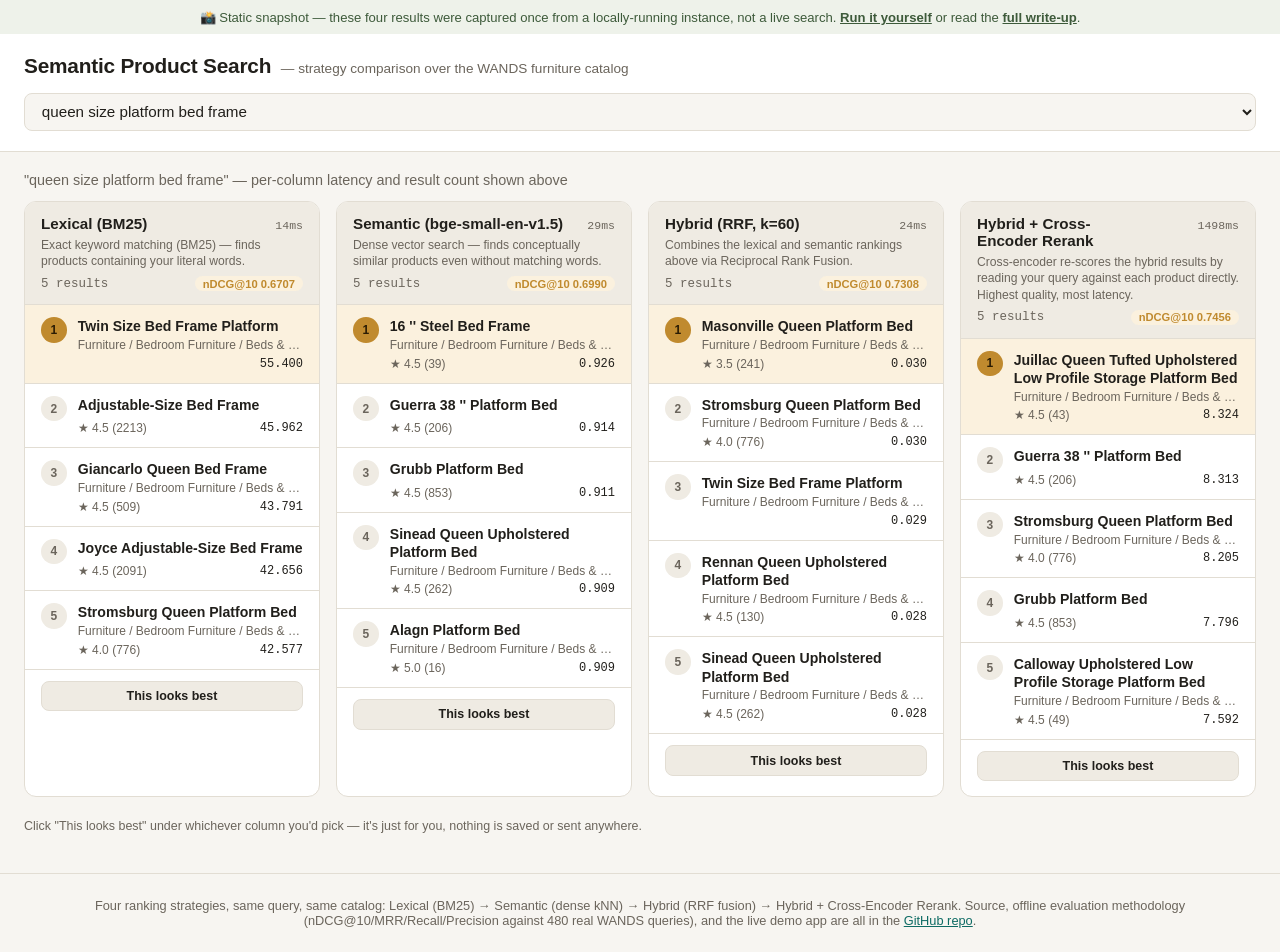
==== docs/index.html @ 9247f24d "Add static GitHub Pages snapshot demo docs/index.html is a self-contained static page (no backend) s" ====
<!doctype html>
<html lang="en">
<head>
<meta charset="utf-8" />
<meta name="viewport" content="width=device-width, initial-scale=1" />
<title>Semantic Product Search — Strategy Comparison (Snapshot Demo)</title>
<meta name="description" content="Real captured results comparing Lexical, Semantic, Hybrid, and Cross-Encoder Reranked search over the WANDS furniture catalog." />
<style>
  :root {
    --bg: #f7f5f1;
    --surface: #ffffff;
    --surface-alt: #efebe3;
    --text: #211f1b;
    --text-muted: #6b655c;
    --accent: #0e6b64;
    --accent-contrast: #ffffff;
    --rank1: #c08a2e;
    --rank1-bg: #fbf1de;
    --border: #e2ddd3;
    --banner-bg: #eef2ea;
    --banner-text: #3d5a3a;
  }

  @media (prefers-color-scheme: dark) {
    :root {
      --bg: #171512;
      --surface: #201d19;
      --surface-alt: #2a2620;
      --text: #edeae4;
      --text-muted: #a39c90;
      --accent: #3fbfb3;
      --accent-contrast: #0a1817;
      --rank1: #e0ac55;
      --rank1-bg: #332a18;
      --border: #34302a;
      --banner-bg: #1e2a1c;
      --banner-text: #9fd399;
    }
  }
  :root[data-theme="dark"] {
    --bg: #171512;
    --surface: #201d19;
    --surface-alt: #2a2620;
    --text: #edeae4;
    --text-muted: #a39c90;
    --accent: #3fbfb3;
    --accent-contrast: #0a1817;
    --rank1: #e0ac55;
    --rank1-bg: #332a18;
    --border: #34302a;
    --banner-bg: #1e2a1c;
    --banner-text: #9fd399;
  }
  :root[data-theme="light"] {
    --bg: #f7f5f1;
    --surface: #ffffff;
    --surface-alt: #efebe3;
    --text: #211f1b;
    --text-muted: #6b655c;
    --accent: #0e6b64;
    --accent-contrast: #ffffff;
    --rank1: #c08a2e;
    --rank1-bg: #fbf1de;
    --border: #e2ddd3;
    --banner-bg: #eef2ea;
    --banner-text: #3d5a3a;
  }

  * { box-sizing: border-box; }

  body {
    margin: 0;
    background: var(--bg);
    color: var(--text);
    font-family: -apple-system, BlinkMacSystemFont, "Segoe UI", Roboto, Helvetica, Arial, sans-serif;
    -webkit-font-smoothing: antialiased;
  }

  .mono {
    font-family: ui-monospace, SFMono-Regular, "SF Mono", Menlo, Consolas, monospace;
    font-variant-numeric: tabular-nums;
  }

  a { color: var(--accent); }

  .snapshot-banner {
    background: var(--banner-bg);
    color: var(--banner-text);
    padding: 0.6rem 1.5rem;
    font-size: 0.82rem;
    text-align: center;
  }
  .snapshot-banner a { color: inherit; font-weight: 600; text-decoration: underline; }

  header {
    position: sticky;
    top: 0;
    z-index: 10;
    background: var(--surface);
    border-bottom: 1px solid var(--border);
    padding: 1.25rem 1.5rem;
  }

  .title-row {
    display: flex;
    align-items: baseline;
    gap: 0.6rem;
    flex-wrap: wrap;
    margin-bottom: 0.9rem;
  }

  h1 {
    font-size: 1.3rem;
    font-weight: 700;
    letter-spacing: -0.01em;
    margin: 0;
    text-wrap: balance;
  }

  .subtitle {
    color: var(--text-muted);
    font-size: 0.85rem;
  }

  .controls {
    display: flex;
    gap: 0.6rem;
    flex-wrap: wrap;
    align-items: center;
  }

  select {
    flex: 1 1 320px;
    min-width: 220px;
    padding: 0.55rem 0.8rem;
    font-size: 0.95rem;
    border: 1px solid var(--border);
    border-radius: 8px;
    background: var(--bg);
    color: var(--text);
  }

  select:focus, button:focus-visible {
    outline: 2px solid var(--accent);
    outline-offset: 1px;
  }

  main {
    padding: 1.25rem 1.5rem 2.5rem;
  }

  .status {
    color: var(--text-muted);
    font-size: 0.9rem;
    margin-bottom: 0.75rem;
    min-height: 1.2em;
  }

  .pick-note {
    color: var(--text-muted);
    font-size: 0.78rem;
    margin: 0.9rem 0 0;
  }

  .columns-scroller {
    overflow-x: auto;
    padding-bottom: 0.5rem;
  }

  .columns {
    display: grid;
    grid-auto-flow: column;
    grid-auto-columns: minmax(260px, 1fr);
    gap: 1rem;
    min-width: min-content;
  }

  .column {
    background: var(--surface);
    border: 1px solid var(--border);
    border-radius: 12px;
    overflow: hidden;
    display: flex;
    flex-direction: column;
  }

  .column.picked {
    outline: 2px solid var(--accent);
    outline-offset: -1px;
  }

  .column-header {
    padding: 0.8rem 1rem;
    background: var(--surface-alt);
    border-bottom: 1px solid var(--border);
  }

  .column-header .name-row {
    display: flex;
    align-items: baseline;
    justify-content: space-between;
    gap: 0.5rem;
  }

  .column-header .name {
    font-weight: 700;
    font-size: 0.95rem;
    text-wrap: balance;
  }

  .column-header .latency {
    color: var(--text-muted);
    font-size: 0.72rem;
    white-space: nowrap;
  }

  .column-header .description {
    color: var(--text-muted);
    font-size: 0.76rem;
    margin-top: 0.3rem;
    line-height: 1.35;
  }

  .column-header .meta {
    display: flex;
    align-items: center;
    justify-content: space-between;
    color: var(--text-muted);
    font-size: 0.78rem;
    margin-top: 0.4rem;
  }

  .ndcg-badge {
    display: inline-flex;
    align-items: baseline;
    gap: 0.25rem;
    background: var(--rank1-bg);
    color: var(--rank1);
    border-radius: 999px;
    padding: 0.1rem 0.5rem;
    font-size: 0.7rem;
    font-weight: 700;
  }

  .pick-button {
    margin: 0.7rem 1rem 0.9rem;
    padding: 0.45rem 0.7rem;
    font-size: 0.78rem;
    font-weight: 600;
    background: var(--surface-alt);
    color: var(--text);
    border: 1px solid var(--border);
    border-radius: 8px;
    cursor: pointer;
    align-self: stretch;
  }
  .pick-button:hover { border-color: var(--accent); }
  .column.picked .pick-button {
    background: var(--accent);
    color: var(--accent-contrast);
    border-color: var(--accent);
  }

  .card {
    display: flex;
    gap: 0.7rem;
    padding: 0.75rem 1rem;
    border-bottom: 1px solid var(--border);
    align-items: flex-start;
  }
  .card:last-child { border-bottom: none; }

  .card.rank-1 {
    background: var(--rank1-bg);
  }

  .rank {
    flex: 0 0 auto;
    width: 1.6rem;
    height: 1.6rem;
    display: flex;
    align-items: center;
    justify-content: center;
    border-radius: 50%;
    background: var(--surface-alt);
    color: var(--text-muted);
    font-size: 0.75rem;
    font-weight: 700;
  }
  .card.rank-1 .rank {
    background: var(--rank1);
    color: #2a1c04;
  }

  .card-body { min-width: 0; flex: 1 1 auto; }

  .product-name {
    font-size: 0.88rem;
    font-weight: 600;
    line-height: 1.3;
    text-transform: capitalize;
  }

  .category {
    color: var(--text-muted);
    font-size: 0.75rem;
    margin-top: 0.15rem;
    white-space: nowrap;
    overflow: hidden;
    text-overflow: ellipsis;
  }

  .card-footer {
    display: flex;
    justify-content: space-between;
    margin-top: 0.3rem;
    font-size: 0.75rem;
    color: var(--text-muted);
  }

  .score {
    color: var(--text);
  }

  footer {
    padding: 1.5rem;
    text-align: center;
    color: var(--text-muted);
    font-size: 0.8rem;
    border-top: 1px solid var(--border);
  }
</style>
</head>
<body>
<div class="snapshot-banner">
  📸 Static snapshot — these four results were captured once from a locally-running instance, not a live search.
  <a href="https://github.com/avantiwhenever/search">Run it yourself</a> or read the <a href="https://github.com/avantiwhenever/search/blob/main/WRITEUP.md">full write-up</a>.
</div>
<header>
  <div class="title-row">
    <h1>Semantic Product Search</h1>
    <span class="subtitle">— strategy comparison over the WANDS furniture catalog</span>
  </div>
  <div class="controls">
    <select id="query-select"></select>
  </div>
</header>
<main>
  <div class="status" id="status"></div>
  <div class="columns-scroller">
    <div class="columns" id="columns"></div>
  </div>
  <p class="pick-note" id="pick-note" hidden>Click "This looks best" under whichever column you'd pick — it's just for you, nothing is saved or sent anywhere.</p>
</main>
<footer>
  Four ranking strategies, same query, same catalog: Lexical (BM25) → Semantic (dense kNN) → Hybrid (RRF fusion) → Hybrid + Cross-Encoder Rerank.
  Source, offline evaluation methodology (nDCG@10/MRR/Recall/Precision against 480 real WANDS queries), and the live demo app are all in the
  <a href="https://github.com/avantiwhenever/search">GitHub repo</a>.
</footer>
<script>
  // Captured once via `curl localhost:8080/api/search/compare?...` against a locally-running
  // instance of this project's search-api — see docs/data/*.json for the raw captures and
  // scripts/capture-demo-snapshots.sh for how to regenerate this block.
  const QUERY_DATA = {
  "queen size platform bed frame": {
    "resultsByStrategy": {
      "Lexical (BM25)": {
        "latencyMs": 14,
        "results": [
          { "productId": "28631", "score": 55.39969, "productName": "twin size bed frame platform", "productClass": null, "categoryHierarchy": "Furniture / Bedroom Furniture / Beds & Headboards / Beds", "averageRating": null, "ratingCount": null },
          { "productId": "1984", "score": 45.961903, "productName": "adjustable-size bed frame", "productClass": "Bed Frames|Beds", "categoryHierarchy": null, "averageRating": 4.5, "ratingCount": 2213 },
          { "productId": "2048", "score": 43.79096, "productName": "giancarlo queen bed frame", "productClass": "Bed Frames|Beds", "categoryHierarchy": "Furniture / Bedroom Furniture / Beds & Headboards / Beds / Queen Size Beds", "averageRating": 4.5, "ratingCount": 509 },
          { "productId": "34580", "score": 42.65634, "productName": "joyce adjustable-size bed frame", "productClass": "Bed Frames", "categoryHierarchy": null, "averageRating": 4.5, "ratingCount": 2091 },
          { "productId": "17158", "score": 42.576744, "productName": "stromsburg queen platform bed", "productClass": "Beds", "categoryHierarchy": "Furniture / Bedroom Furniture / Beds & Headboards / Beds / Queen Size Beds", "averageRating": 4.0, "ratingCount": 776 }
        ]
      },
      "Semantic (bge-small-en-v1.5)": {
        "latencyMs": 29,
        "results": [
          { "productId": "6151", "score": 0.9260466, "productName": "16 '' steel bed frame", "productClass": "Bed Frames|Beds", "categoryHierarchy": "Furniture / Bedroom Furniture / Beds & Headboards / Beds / Queen Size Beds", "averageRating": 4.5, "ratingCount": 39 },
          { "productId": "37752", "score": 0.9137088, "productName": "guerra 38 '' platform bed", "productClass": "Bed Frames|Beds", "categoryHierarchy": null, "averageRating": 4.5, "ratingCount": 206 },
          { "productId": "37750", "score": 0.9112432, "productName": "grubb platform bed", "productClass": "Bed Frames|Beds", "categoryHierarchy": null, "averageRating": 4.5, "ratingCount": 853 },
          { "productId": "38301", "score": 0.90865105, "productName": "sinead queen upholstered platform bed", "productClass": "Beds", "categoryHierarchy": "Furniture / Bedroom Furniture / Beds & Headboards / Beds", "averageRating": 4.5, "ratingCount": 262 },
          { "productId": "8851", "score": 0.9086144, "productName": "alagn platform bed", "productClass": "Beds", "categoryHierarchy": "Furniture / Bedroom Furniture / Beds & Headboards / Beds / Queen Size Beds", "averageRating": 5.0, "ratingCount": 16 }
        ]
      },
      "Hybrid (RRF, k=60)": {
        "latencyMs": 24,
        "results": [
          { "productId": "17289", "score": 0.03007688828584351, "productName": "masonville queen platform bed", "productClass": "Beds", "categoryHierarchy": "Furniture / Bedroom Furniture / Beds & Headboards / Beds", "averageRating": 3.5, "ratingCount": 241 },
          { "productId": "17158", "score": 0.02967032967032967, "productName": "stromsburg queen platform bed", "productClass": "Beds", "categoryHierarchy": "Furniture / Bedroom Furniture / Beds & Headboards / Beds / Queen Size Beds", "averageRating": 4.0, "ratingCount": 776 },
          { "productId": "28631", "score": 0.02938045560996381, "productName": "twin size bed frame platform", "productClass": null, "categoryHierarchy": "Furniture / Bedroom Furniture / Beds & Headboards / Beds", "averageRating": null, "ratingCount": null },
          { "productId": "39620", "score": 0.028068137824235385, "productName": "rennan queen upholstered platform bed", "productClass": "Beds", "categoryHierarchy": "Furniture / Bedroom Furniture / Beds & Headboards / Beds / Queen Size Beds", "averageRating": 4.5, "ratingCount": 130 },
          { "productId": "38301", "score": 0.027730294396961064, "productName": "sinead queen upholstered platform bed", "productClass": "Beds", "categoryHierarchy": "Furniture / Bedroom Furniture / Beds & Headboards / Beds", "averageRating": 4.5, "ratingCount": 262 }
        ]
      },
      "Hybrid + Cross-Encoder Rerank": {
        "latencyMs": 1498,
        "results": [
          { "productId": "13832", "score": 8.323826789855957, "productName": "juillac queen tufted upholstered low profile storage platform bed", "productClass": "Beds", "categoryHierarchy": "Furniture / Bedroom Furniture / Beds & Headboards / Beds / Queen Size Beds", "averageRating": 4.5, "ratingCount": 43 },
          { "productId": "37752", "score": 8.313230514526367, "productName": "guerra 38 '' platform bed", "productClass": "Bed Frames|Beds", "categoryHierarchy": null, "averageRating": 4.5, "ratingCount": 206 },
          { "productId": "17158", "score": 8.2046480178833, "productName": "stromsburg queen platform bed", "productClass": "Beds", "categoryHierarchy": "Furniture / Bedroom Furniture / Beds & Headboards / Beds / Queen Size Beds", "averageRating": 4.0, "ratingCount": 776 },
          { "productId": "37750", "score": 7.79624605178833, "productName": "grubb platform bed", "productClass": "Bed Frames|Beds", "categoryHierarchy": null, "averageRating": 4.5, "ratingCount": 853 },
          { "productId": "10847", "score": 7.592227935791016, "productName": "calloway upholstered low profile storage platform bed", "productClass": "Beds", "categoryHierarchy": "Furniture / Bedroom Furniture / Beds & Headboards / Beds", "averageRating": 4.5, "ratingCount": 49 }
        ]
      }
    }
  },
  "cozy reading chair for small apartment": {
    "resultsByStrategy": {
      "Lexical (BM25)": {
        "latencyMs": 12,
        "results": [
          { "productId": "15789", "score": 36.480396, "productName": "cozy kids club chair and ottoman", "productClass": "Kids Chairs", "categoryHierarchy": "Baby & Kids / Toddler & Kids Playroom / Playroom Furniture / Toddler & Kids Chairs & Seating", "averageRating": 4.0, "ratingCount": 9 },
          { "productId": "15792", "score": 30.316675, "productName": "cozy woodland kids sleeper", "productClass": "Kids Chairs", "categoryHierarchy": "Baby & Kids / Toddler & Kids Playroom / Playroom Furniture / Toddler & Kids Chairs & Seating", "averageRating": 5.0, "ratingCount": 1 },
          { "productId": "38451", "score": 28.763971, "productName": "small bean bag chair & lounger", "productClass": "Bean Bags|Teen Lounge Furniture", "categoryHierarchy": "Furniture / Game Tables & Game Room Furniture / Bean Bag Chairs", "averageRating": 4.5, "ratingCount": 798 },
          { "productId": "42382", "score": 28.763971, "productName": "small bean bag chair & lounger", "productClass": "Bean Bags", "categoryHierarchy": "Furniture / Game Tables & Game Room Furniture / Bean Bag Chairs / Black Bean Bag Chairs", "averageRating": 3.5, "ratingCount": 37 },
          { "productId": "39930", "score": 26.488794, "productName": "wilsad 5 pieces dining room bar table set with 4 bar stools , sturdy and durable，water/ oil，small space/ small apartment/ kitchenette/ studio ( counter height , dark coffee )", "productClass": "Dining Table Sets", "categoryHierarchy": "Furniture / Kitchen & Dining Furniture / Dining Tables & Seating / Kitchen and Dining Sets", "averageRating": null, "ratingCount": null }
        ]
      },
      "Semantic (bge-small-en-v1.5)": {
        "latencyMs": 16,
        "results": [
          { "productId": "28476", "score": 0.8783987, "productName": "lanier 30 '' wide tufted papasan chair", "productClass": "Accent Chairs", "categoryHierarchy": "Furniture / Living Room Furniture / Chairs & Seating / Accent Chairs", "averageRating": 4.0, "ratingCount": 9 },
          { "productId": "22548", "score": 0.872227, "productName": "esmund 20 '' wide tufted velvet side chair", "productClass": "Accent Chairs", "categoryHierarchy": "Furniture / Living Room Furniture / Chairs & Seating / Accent Chairs", "averageRating": 4.5, "ratingCount": 998 },
          { "productId": "4285", "score": 0.8688839, "productName": "camerynn 30.8 '' wide armchair", "productClass": null, "categoryHierarchy": "Furniture / Living Room Furniture / Chairs & Seating / Accent Chairs", "averageRating": null, "ratingCount": null },
          { "productId": "19273", "score": 0.8635529, "productName": "eldermain 24.75 '' wide velvet armchair", "productClass": "Accent Chairs", "categoryHierarchy": "Furniture / Living Room Furniture / Chairs & Seating / Accent Chairs", "averageRating": 4.0, "ratingCount": 1 },
          { "productId": "15595", "score": 0.8630961, "productName": "chenley 23.6 '' wide polyester side chair", "productClass": "Accent Chairs", "categoryHierarchy": "Furniture / Living Room Furniture / Chairs & Seating / Accent Chairs", "averageRating": 4.5, "ratingCount": 9 }
        ]
      },
      "Hybrid (RRF, k=60)": {
        "latencyMs": 47,
        "results": [
          { "productId": "15789", "score": 0.01639344262295082, "productName": "cozy kids club chair and ottoman", "productClass": "Kids Chairs", "categoryHierarchy": "Baby & Kids / Toddler & Kids Playroom / Playroom Furniture / Toddler & Kids Chairs & Seating", "averageRating": 4.0, "ratingCount": 9 },
          { "productId": "28476", "score": 0.01639344262295082, "productName": "lanier 30 '' wide tufted papasan chair", "productClass": "Accent Chairs", "categoryHierarchy": "Furniture / Living Room Furniture / Chairs & Seating / Accent Chairs", "averageRating": 4.0, "ratingCount": 9 },
          { "productId": "15792", "score": 0.016129032258064516, "productName": "cozy woodland kids sleeper", "productClass": "Kids Chairs", "categoryHierarchy": "Baby & Kids / Toddler & Kids Playroom / Playroom Furniture / Toddler & Kids Chairs & Seating", "averageRating": 5.0, "ratingCount": 1 },
          { "productId": "22548", "score": 0.016129032258064516, "productName": "esmund 20 '' wide tufted velvet side chair", "productClass": "Accent Chairs", "categoryHierarchy": "Furniture / Living Room Furniture / Chairs & Seating / Accent Chairs", "averageRating": 4.5, "ratingCount": 998 },
          { "productId": "38451", "score": 0.015873015873015872, "productName": "small bean bag chair & lounger", "productClass": "Bean Bags|Teen Lounge Furniture", "categoryHierarchy": "Furniture / Game Tables & Game Room Furniture / Bean Bag Chairs", "averageRating": 4.5, "ratingCount": 798 }
        ]
      },
      "Hybrid + Cross-Encoder Rerank": {
        "latencyMs": 1354,
        "results": [
          { "productId": "10667", "score": 4.153008937835693, "productName": "ahriel 29 '' wide tufted lounge chair", "productClass": "Accent Chairs", "categoryHierarchy": "Furniture / Living Room Furniture / Chairs & Seating / Accent Chairs", "averageRating": null, "ratingCount": null },
          { "productId": "29631", "score": 3.061886787414551, "productName": "guthrie 25.2 '' wide side chair", "productClass": null, "categoryHierarchy": "Furniture / Living Room Furniture / Chairs & Seating / Accent Chairs", "averageRating": 4.5, "ratingCount": 163 },
          { "productId": "36087", "score": 1.9241580963134766, "productName": "electric power lift chair 160 degree recliner chair living room chair single sofa ergonomic with vibration lumbar heating 2 side pockets cup holders usb port", "productClass": "Massage Chairs|Recliners", "categoryHierarchy": "Furniture / Living Room Furniture / Chairs & Seating / Massage Chairs", "averageRating": null, "ratingCount": null },
          { "productId": "21719", "score": 1.901605486869812, "productName": "aurelina 21.65 '' wide polyester armchair", "productClass": "Accent Chairs", "categoryHierarchy": "Furniture / Living Room Furniture / Chairs & Seating / Accent Chairs", "averageRating": null, "ratingCount": null },
          { "productId": "28467", "score": 1.7542847394943237, "productName": "gismondo 17.5 '' wide polyester papasan chair", "productClass": "Accent Chairs", "categoryHierarchy": "Furniture / Living Room Furniture / Chairs & Seating / Accent Chairs", "averageRating": 4.0, "ratingCount": 35 }
        ]
      }
    }
  },
  "modern oak dining table": {
    "resultsByStrategy": {
      "Lexical (BM25)": {
        "latencyMs": 10,
        "results": [
          { "productId": "42944", "score": 41.00654, "productName": "lavonne solid oak dining table", "productClass": "Dining Tables", "categoryHierarchy": "Furniture / Kitchen & Dining Furniture / Dining Tables & Seating / Kitchen & Dining Tables", "averageRating": 4.5, "ratingCount": 10 },
          { "productId": "4254", "score": 38.25524, "productName": "campania extendable solid oak dining table", "productClass": "Dining Tables", "categoryHierarchy": "Furniture / Kitchen & Dining Furniture / Dining Tables & Seating / Kitchen & Dining Tables / 8 + Seat Kitchen & Dining Tables", "averageRating": 5.0, "ratingCount": 27 },
          { "productId": "27292", "score": 38.25524, "productName": "35.4 '' solid oak iron dining table", "productClass": "Dining Tables", "categoryHierarchy": "Furniture / Kitchen & Dining Furniture / Dining Tables & Seating / Kitchen & Dining Tables / 8 + Seat Kitchen & Dining Tables", "averageRating": null, "ratingCount": null },
          { "productId": "27293", "score": 38.25524, "productName": "43.3 '' solid oak iron dining table", "productClass": "Dining Tables", "categoryHierarchy": "Furniture / Kitchen & Dining Furniture / Dining Tables & Seating / Kitchen & Dining Tables / 8 + Seat Kitchen & Dining Tables", "averageRating": null, "ratingCount": null },
          { "productId": "34274", "score": 38.25524, "productName": "colyer reclaimed oak industrial dining table", "productClass": "Dining Tables", "categoryHierarchy": "Furniture / Kitchen & Dining Furniture / Dining Tables & Seating / Kitchen & Dining Tables / 4 Seat Kitchen & Dining Tables", "averageRating": null, "ratingCount": null }
        ]
      },
      "Semantic (bge-small-en-v1.5)": {
        "latencyMs": 15,
        "results": [
          { "productId": "22914", "score": 0.9088485, "productName": "denmark dining table", "productClass": "Dining Tables", "categoryHierarchy": "Furniture / Kitchen & Dining Furniture / Dining Tables & Seating / Kitchen & Dining Tables / 8 + Seat Kitchen & Dining Tables", "averageRating": null, "ratingCount": null },
          { "productId": "17011", "score": 0.90468794, "productName": "orna extendable dining table", "productClass": null, "categoryHierarchy": "Furniture / Kitchen & Dining Furniture / Dining Tables & Seating / Kitchen & Dining Tables", "averageRating": 5.0, "ratingCount": 1 },
          { "productId": "37331", "score": 0.90093714, "productName": "madiun dining table", "productClass": "Dining Tables", "categoryHierarchy": "Furniture / Kitchen & Dining Furniture / Dining Tables & Seating / Kitchen & Dining Tables", "averageRating": 4.5, "ratingCount": 11 },
          { "productId": "1549", "score": 0.89761317, "productName": "gildo 36 '' rubber solid wood dining table", "productClass": "Dining Tables", "categoryHierarchy": "Furniture / Kitchen & Dining Furniture / Dining Tables & Seating / Kitchen & Dining Tables", "averageRating": 4.5, "ratingCount": 76 },
          { "productId": "14115", "score": 0.8969023, "productName": "modern farmhouse solid wood dining table", "productClass": "Dining Tables", "categoryHierarchy": "Furniture / Kitchen & Dining Furniture / Dining Tables & Seating / Kitchen & Dining Tables / 6 Seat Kitchen & Dining Tables", "averageRating": null, "ratingCount": null }
        ]
      },
      "Hybrid (RRF, k=60)": {
        "latencyMs": 32,
        "results": [
          { "productId": "27292", "score": 0.030798389007344232, "productName": "35.4 '' solid oak iron dining table", "productClass": "Dining Tables", "categoryHierarchy": "Furniture / Kitchen & Dining Furniture / Dining Tables & Seating / Kitchen & Dining Tables / 8 + Seat Kitchen & Dining Tables", "averageRating": null, "ratingCount": null },
          { "productId": "42944", "score": 0.03047794966520434, "productName": "lavonne solid oak dining table", "productClass": "Dining Tables", "categoryHierarchy": "Furniture / Kitchen & Dining Furniture / Dining Tables & Seating / Kitchen & Dining Tables", "averageRating": 4.5, "ratingCount": 10 },
          { "productId": "27293", "score": 0.029910714285714284, "productName": "43.3 '' solid oak iron dining table", "productClass": "Dining Tables", "categoryHierarchy": "Furniture / Kitchen & Dining Furniture / Dining Tables & Seating / Kitchen & Dining Tables / 8 + Seat Kitchen & Dining Tables", "averageRating": null, "ratingCount": null },
          { "productId": "14115", "score": 0.02964426877470356, "productName": "modern farmhouse solid wood dining table", "productClass": "Dining Tables", "categoryHierarchy": "Furniture / Kitchen & Dining Furniture / Dining Tables & Seating / Kitchen & Dining Tables / 6 Seat Kitchen & Dining Tables", "averageRating": null, "ratingCount": null },
          { "productId": "36266", "score": 0.02904040404040404, "productName": "ferryhill extendable solid oak dining table", "productClass": "Dining Tables", "categoryHierarchy": "Furniture / Kitchen & Dining Furniture / Dining Tables & Seating / Kitchen & Dining Tables / 4 Seat Kitchen & Dining Tables", "averageRating": 4.0, "ratingCount": 110 }
        ]
      },
      "Hybrid + Cross-Encoder Rerank": {
        "latencyMs": 1404,
        "results": [
          { "productId": "17011", "score": 8.70898151397705, "productName": "orna extendable dining table", "productClass": null, "categoryHierarchy": "Furniture / Kitchen & Dining Furniture / Dining Tables & Seating / Kitchen & Dining Tables", "averageRating": 5.0, "ratingCount": 1 },
          { "productId": "22914", "score": 8.348163604736328, "productName": "denmark dining table", "productClass": "Dining Tables", "categoryHierarchy": "Furniture / Kitchen & Dining Furniture / Dining Tables & Seating / Kitchen & Dining Tables / 8 + Seat Kitchen & Dining Tables", "averageRating": null, "ratingCount": null },
          { "productId": "23840", "score": 6.855710983276367, "productName": "larkin solid wood dining table", "productClass": "Dining Tables", "categoryHierarchy": "Furniture / Kitchen & Dining Furniture / Dining Tables & Seating / Kitchen & Dining Tables", "averageRating": 4.5, "ratingCount": 586 },
          { "productId": "19781", "score": 5.884899139404297, "productName": "5 piece dining bar table set counter height with 4 pub stool , modern compact breakfast table set of 4 with 3 storage shelf , perfect for small kitchen dining room oak finish", "productClass": null, "categoryHierarchy": "Furniture / Kitchen & Dining Furniture / Dining Tables & Seating / Kitchen and Dining Sets", "averageRating": null, "ratingCount": null },
          { "productId": "28431", "score": 5.405832290649414, "productName": "brierley counter height dining table", "productClass": "Dining Tables", "categoryHierarchy": "Furniture / Kitchen & Dining Furniture / Dining Tables & Seating / Kitchen & Dining Tables", "averageRating": 4.5, "ratingCount": 48 }
        ]
      }
    }
  },
  "outdoor patio furniture set": {
    "resultsByStrategy": {
      "Lexical (BM25)": {
        "latencyMs": 11,
        "results": [
          { "productId": "37711", "score": 48.507977, "productName": "outdoor rattan patio furniture set", "productClass": "Outdoor Conversation Sets", "categoryHierarchy": "Outdoor / Outdoor & Patio Furniture / Patio Furniture Sets / Patio Conversation Sets", "averageRating": 4.5, "ratingCount": 2 },
          { "productId": "25317", "score": 45.253376, "productName": "7 piece outdoor patio furniture set", "productClass": "Outdoor Conversation Sets", "categoryHierarchy": "Outdoor / Outdoor & Patio Furniture / Patio Furniture Sets / Patio Conversation Sets", "averageRating": 4.5, "ratingCount": 12 },
          { "productId": "5924", "score": 43.784897, "productName": "outdoor patio furniture cover", "productClass": "Furniture Covers", "categoryHierarchy": "Storage & Organization / Garage & Outdoor Storage & Organization / Outdoor Covers / Patio Furniture Covers", "averageRating": 4.5, "ratingCount": 94 },
          { "productId": "36054", "score": 38.227646, "productName": "estey outdoor rattan wicker patio dining table set , garden outdoor patio furniture sets in , 11 piece", "productClass": "Patio Dining Sets", "categoryHierarchy": "Outdoor / Outdoor & Patio Furniture / Patio Furniture Sets / Patio Dining Sets", "averageRating": 3.5, "ratingCount": 5 },
          { "productId": "23969", "score": 37.909477, "productName": "patio outdoor rattan furniture 4 pieces", "productClass": "Outdoor Conversation Sets", "categoryHierarchy": "Outdoor / Outdoor & Patio Furniture / Patio Furniture Sets / Patio Conversation Sets", "averageRating": 1.0, "ratingCount": 1 }
        ]
      },
      "Semantic (bge-small-en-v1.5)": {
        "latencyMs": 20,
        "results": [
          { "productId": "39965", "score": 0.9375335, "productName": "suzy 3 piece bistro set with cushions", "productClass": "Patio Dining Sets", "categoryHierarchy": "Outdoor / Outdoor & Patio Furniture / Patio Furniture Sets / Patio Dining Sets", "averageRating": 4.5, "ratingCount": 238 },
          { "productId": "7435", "score": 0.9352566, "productName": "chapelle 5 piece bistro set", "productClass": "Patio Dining Sets", "categoryHierarchy": "Outdoor / Outdoor & Patio Furniture / Patio Furniture Sets / Patio Dining Sets", "averageRating": null, "ratingCount": null },
          { "productId": "30335", "score": 0.93212366, "productName": "merlyn 6-piece outdoor garden patio furniture", "productClass": "Outdoor Conversation Sets", "categoryHierarchy": "Outdoor / Outdoor & Patio Furniture / Patio Furniture Sets / Patio Conversation Sets", "averageRating": null, "ratingCount": null },
          { "productId": "30338", "score": 0.931499, "productName": "newagen 4 piece cushioned outdoor patio pe rattan furniture set sectional garden sofa", "productClass": "Outdoor Conversation Sets", "categoryHierarchy": "Outdoor / Outdoor & Patio Furniture / Patio Furniture Sets / Patio Conversation Sets", "averageRating": null, "ratingCount": null },
          { "productId": "39972", "score": 0.9309963, "productName": "3 piece outdoor bistro set all-weather table and chairs metal frame modern patio furniture for small space deck , lawn , porch garden , black", "productClass": "Patio Dining Sets", "categoryHierarchy": "Outdoor / Outdoor & Patio Furniture / Patio Furniture Sets / Patio Dining Sets", "averageRating": 4.5, "ratingCount": 16 }
        ]
      },
      "Hybrid (RRF, k=60)": {
        "latencyMs": 42,
        "results": [
          { "productId": "30335", "score": 0.02886002886002886, "productName": "merlyn 6-piece outdoor garden patio furniture", "productClass": "Outdoor Conversation Sets", "categoryHierarchy": "Outdoor / Outdoor & Patio Furniture / Patio Furniture Sets / Patio Conversation Sets", "averageRating": null, "ratingCount": null },
          { "productId": "42450", "score": 0.028577260665441927, "productName": "4 pieces patio furniture set outdoor garden patio conversation sets poolside lawn chairs with glass coffee table porch furniture", "productClass": "Outdoor Conversation Sets", "categoryHierarchy": "Outdoor / Outdoor & Patio Furniture / Patio Furniture Sets / Patio Conversation Sets", "averageRating": null, "ratingCount": null },
          { "productId": "14542", "score": 0.02786377708978328, "productName": "merlyn 6- piece outdoor garden patio furniture", "productClass": "Outdoor Conversation Sets", "categoryHierarchy": "Outdoor / Outdoor & Patio Furniture / Patio Furniture Sets / Patio Conversation Sets", "averageRating": null, "ratingCount": null },
          { "productId": "29671", "score": 0.02761904761904762, "productName": "outdoor patio furniture set 5-piece wicker rattan sectional sofa set", "productClass": null, "categoryHierarchy": "Outdoor / Outdoor & Patio Furniture / Patio Furniture Sets / Patio Conversation Sets", "averageRating": 4.0, "ratingCount": 2 },
          { "productId": "22104", "score": 0.023412698412698413, "productName": "premium steel patio bistro set , folding outdoor patio furniture sets , 3 piece patio set of foldable patio table and chairs , yellow", "productClass": "Patio Dining Sets", "categoryHierarchy": "Outdoor / Outdoor & Patio Furniture / Patio Furniture Sets / Patio Dining Sets", "averageRating": 4.5, "ratingCount": 51 }
        ]
      },
      "Hybrid + Cross-Encoder Rerank": {
        "latencyMs": 1364,
        "results": [
          { "productId": "29671", "score": 9.779988288879395, "productName": "outdoor patio furniture set 5-piece wicker rattan sectional sofa set", "productClass": null, "categoryHierarchy": "Outdoor / Outdoor & Patio Furniture / Patio Furniture Sets / Patio Conversation Sets", "averageRating": 4.0, "ratingCount": 2 },
          { "productId": "39965", "score": 9.487709045410156, "productName": "suzy 3 piece bistro set with cushions", "productClass": "Patio Dining Sets", "categoryHierarchy": "Outdoor / Outdoor & Patio Furniture / Patio Furniture Sets / Patio Dining Sets", "averageRating": 4.5, "ratingCount": 238 },
          { "productId": "7432", "score": 9.482749938964844, "productName": "auby 5 piece bistro set", "productClass": "Patio Dining Sets", "categoryHierarchy": "Outdoor / Outdoor & Patio Furniture / Patio Furniture Sets / Patio Dining Sets", "averageRating": 5.0, "ratingCount": 1 },
          { "productId": "441", "score": 9.435017585754395, "productName": "mosaic outdoor 3-piece bistro set", "productClass": "Patio Dining Sets", "categoryHierarchy": "Outdoor / Outdoor & Patio Furniture / Patio Furniture Sets / Patio Dining Sets", "averageRating": 4.5, "ratingCount": 277 },
          { "productId": "7435", "score": 9.361902236938477, "productName": "chapelle 5 piece bistro set", "productClass": "Patio Dining Sets", "categoryHierarchy": "Outdoor / Outdoor & Patio Furniture / Patio Furniture Sets / Patio Dining Sets", "averageRating": null, "ratingCount": null }
        ]
      }
    }
  }
};

  const statusEl = document.getElementById('status');
  const columnsEl = document.getElementById('columns');
  const pickNoteEl = document.getElementById('pick-note');
  const selectEl = document.getElementById('query-select');

  const STRATEGY_INFO = [
    { match: 'lexical', description: 'Exact keyword matching (BM25) — finds products containing your literal words.', ndcg: 0.6707 },
    { match: 'semantic', description: 'Dense vector search — finds conceptually similar products even without matching words.', ndcg: 0.6990 },
    { match: 'rerank', description: 'Cross-encoder re-scores the hybrid results by reading your query against each product directly. Highest quality, most latency.', ndcg: 0.7456 },
    { match: 'hybrid', description: 'Combines the lexical and semantic rankings above via Reciprocal Rank Fusion.', ndcg: 0.7308 },
  ];

  function strategyInfo(name) {
    const lower = name.toLowerCase();
    return STRATEGY_INFO.find((s) => lower.includes(s.match)) ?? { description: '', ndcg: null };
  }

  function escapeHtml(value) {
    return String(value ?? '').replace(/[&<>"']/g, (c) => ({
      '&': '&amp;', '<': '&lt;', '>': '&gt;', '"': '&quot;', "'": '&#39;'
    }[c]));
  }

  function renderColumn(strategyName, strategyResult) {
    const { latencyMs, results } = strategyResult;
    const info = strategyInfo(strategyName);

    const cards = results.length
      ? results.map((r, i) => `
        <div class="card${i === 0 ? ' rank-1' : ''}">
          <div class="rank">${i + 1}</div>
          <div class="card-body">
            <div class="product-name">${escapeHtml(r.productName ?? r.productId)}</div>
            <div class="category">${escapeHtml(r.categoryHierarchy ?? '')}</div>
            <div class="card-footer">
              <span>${r.averageRating != null ? '★ ' + r.averageRating.toFixed(1) + ' (' + (r.ratingCount ?? 0) + ')' : ''}</span>
              <span class="score mono">${r.score.toFixed(3)}</span>
            </div>
          </div>
        </div>`).join('')
      : '<div class="empty">No results</div>';

    return `
      <div class="column" data-strategy="${escapeHtml(strategyName)}">
        <div class="column-header">
          <div class="name-row">
            <div class="name">${escapeHtml(strategyName)}</div>
            <div class="latency mono">${latencyMs}ms</div>
          </div>
          <div class="description">${escapeHtml(info.description)}</div>
          <div class="meta">
            <span class="mono">${results.length} result${results.length === 1 ? '' : 's'}</span>
            ${info.ndcg != null ? `<span class="ndcg-badge">nDCG@10 ${info.ndcg.toFixed(4)}</span>` : ''}
          </div>
        </div>
        ${cards}
        <button type="button" class="pick-button">This looks best</button>
      </div>`;
  }

  function wirePickButtons() {
    const columns = columnsEl.querySelectorAll('.column');
    columns.forEach((column) => {
      column.querySelector('.pick-button').addEventListener('click', () => {
        const alreadyPicked = column.classList.contains('picked');
        columns.forEach((c) => c.classList.remove('picked'));
        if (!alreadyPicked) {
          column.classList.add('picked');
        }
      });
    });
  }

  function renderQuery(query) {
    const data = QUERY_DATA[query];
    pickNoteEl.hidden = true;
    columnsEl.innerHTML = Object.entries(data.resultsByStrategy)
      .map(([name, strategyResult]) => renderColumn(name, strategyResult))
      .join('');
    wirePickButtons();
    pickNoteEl.hidden = false;
    statusEl.textContent = `"${query}" — per-column latency and result count shown above`;
  }

  Object.keys(QUERY_DATA).forEach((query) => {
    const option = document.createElement('option');
    option.value = query;
    option.textContent = query;
    selectEl.appendChild(option);
  });
  selectEl.addEventListener('change', () => renderQuery(selectEl.value));
  renderQuery(selectEl.value);
</script>
</body>
</html>
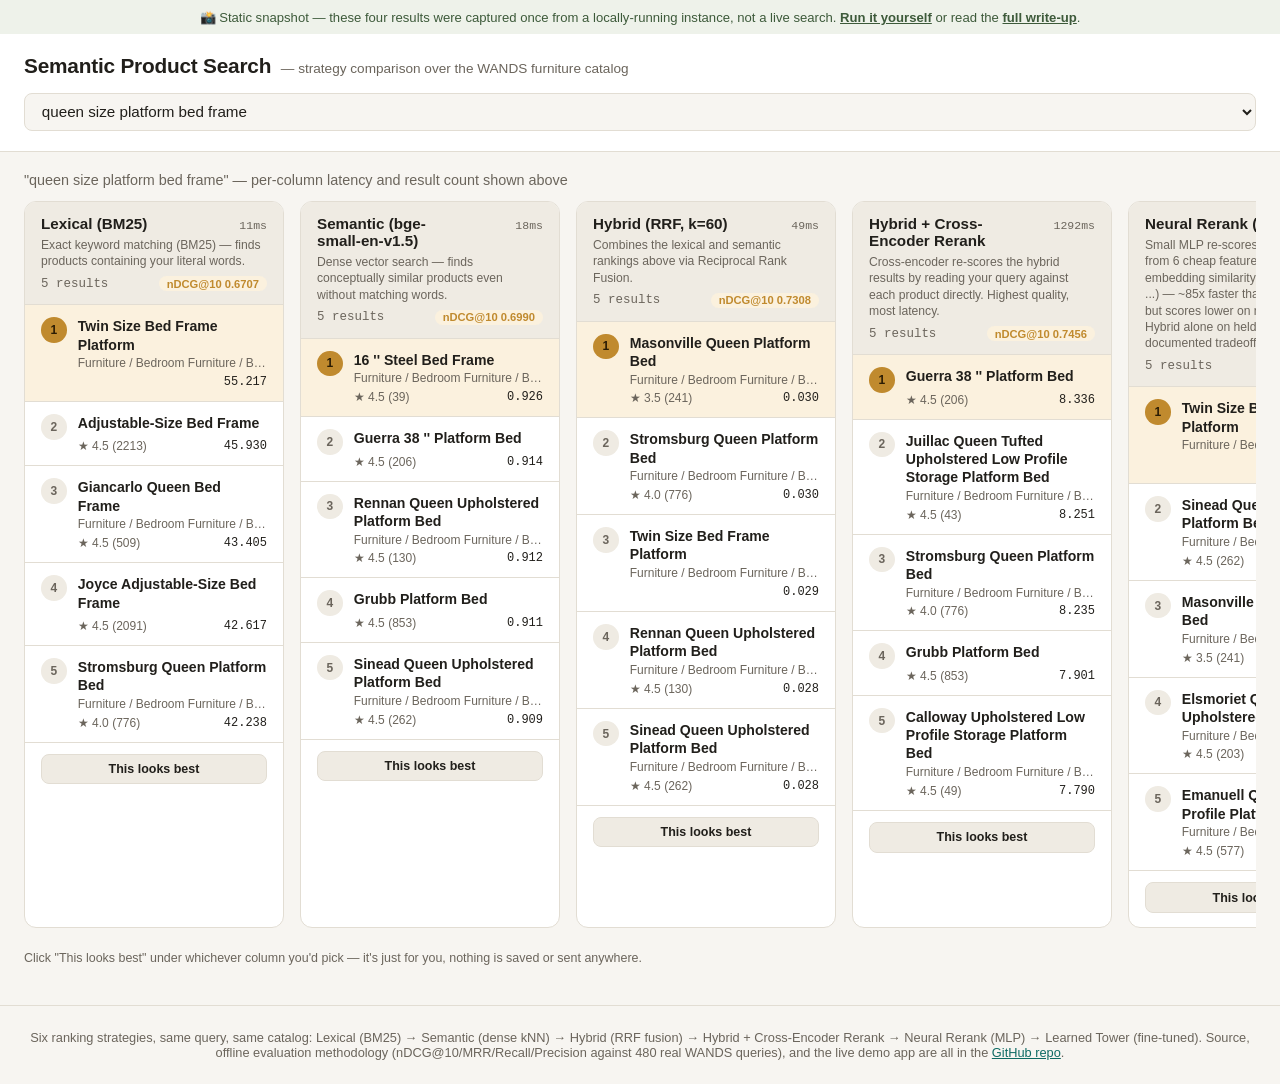
==== commit 76daa933: "M6: Feature-based neural reranker + fine-tuned embedding tower comparison Two independent tracks, bo" ====
--- a/docs/index.html
+++ b/docs/index.html
@@ -353,7 +353,7 @@
   <p class="pick-note" id="pick-note" hidden>Click "This looks best" under whichever column you'd pick — it's just for you, nothing is saved or sent anywhere.</p>
 </main>
 <footer>
-  Four ranking strategies, same query, same catalog: Lexical (BM25) → Semantic (dense kNN) → Hybrid (RRF fusion) → Hybrid + Cross-Encoder Rerank.
+  Six ranking strategies, same query, same catalog: Lexical (BM25) → Semantic (dense kNN) → Hybrid (RRF fusion) → Hybrid + Cross-Encoder Rerank → Neural Rerank (MLP) → Learned Tower (fine-tuned).
   Source, offline evaluation methodology (nDCG@10/MRR/Recall/Precision against 480 real WANDS queries), and the live demo app are all in the
   <a href="https://github.com/avantiwhenever/search">GitHub repo</a>.
 </footer>
@@ -365,27 +365,27 @@
   "queen size platform bed frame": {
     "resultsByStrategy": {
       "Lexical (BM25)": {
-        "latencyMs": 14,
-        "results": [
-          { "productId": "28631", "score": 55.39969, "productName": "twin size bed frame platform", "productClass": null, "categoryHierarchy": "Furniture / Bedroom Furniture / Beds & Headboards / Beds", "averageRating": null, "ratingCount": null },
-          { "productId": "1984", "score": 45.961903, "productName": "adjustable-size bed frame", "productClass": "Bed Frames|Beds", "categoryHierarchy": null, "averageRating": 4.5, "ratingCount": 2213 },
-          { "productId": "2048", "score": 43.79096, "productName": "giancarlo queen bed frame", "productClass": "Bed Frames|Beds", "categoryHierarchy": "Furniture / Bedroom Furniture / Beds & Headboards / Beds / Queen Size Beds", "averageRating": 4.5, "ratingCount": 509 },
-          { "productId": "34580", "score": 42.65634, "productName": "joyce adjustable-size bed frame", "productClass": "Bed Frames", "categoryHierarchy": null, "averageRating": 4.5, "ratingCount": 2091 },
-          { "productId": "17158", "score": 42.576744, "productName": "stromsburg queen platform bed", "productClass": "Beds", "categoryHierarchy": "Furniture / Bedroom Furniture / Beds & Headboards / Beds / Queen Size Beds", "averageRating": 4.0, "ratingCount": 776 }
+        "latencyMs": 11,
+        "results": [
+          { "productId": "28631", "score": 55.216957, "productName": "twin size bed frame platform", "productClass": null, "categoryHierarchy": "Furniture / Bedroom Furniture / Beds & Headboards / Beds", "averageRating": null, "ratingCount": null },
+          { "productId": "1984", "score": 45.9304, "productName": "adjustable-size bed frame", "productClass": "Bed Frames|Beds", "categoryHierarchy": null, "averageRating": 4.5, "ratingCount": 2213 },
+          { "productId": "2048", "score": 43.404984, "productName": "giancarlo queen bed frame", "productClass": "Bed Frames|Beds", "categoryHierarchy": "Furniture / Bedroom Furniture / Beds & Headboards / Beds / Queen Size Beds", "averageRating": 4.5, "ratingCount": 509 },
+          { "productId": "34580", "score": 42.61739, "productName": "joyce adjustable-size bed frame", "productClass": "Bed Frames", "categoryHierarchy": null, "averageRating": 4.5, "ratingCount": 2091 },
+          { "productId": "17158", "score": 42.238457, "productName": "stromsburg queen platform bed", "productClass": "Beds", "categoryHierarchy": "Furniture / Bedroom Furniture / Beds & Headboards / Beds / Queen Size Beds", "averageRating": 4.0, "ratingCount": 776 }
         ]
       },
       "Semantic (bge-small-en-v1.5)": {
-        "latencyMs": 29,
+        "latencyMs": 18,
         "results": [
           { "productId": "6151", "score": 0.9260466, "productName": "16 '' steel bed frame", "productClass": "Bed Frames|Beds", "categoryHierarchy": "Furniture / Bedroom Furniture / Beds & Headboards / Beds / Queen Size Beds", "averageRating": 4.5, "ratingCount": 39 },
           { "productId": "37752", "score": 0.9137088, "productName": "guerra 38 '' platform bed", "productClass": "Bed Frames|Beds", "categoryHierarchy": null, "averageRating": 4.5, "ratingCount": 206 },
-          { "productId": "37750", "score": 0.9112432, "productName": "grubb platform bed", "productClass": "Bed Frames|Beds", "categoryHierarchy": null, "averageRating": 4.5, "ratingCount": 853 },
-          { "productId": "38301", "score": 0.90865105, "productName": "sinead queen upholstered platform bed", "productClass": "Beds", "categoryHierarchy": "Furniture / Bedroom Furniture / Beds & Headboards / Beds", "averageRating": 4.5, "ratingCount": 262 },
-          { "productId": "8851", "score": 0.9086144, "productName": "alagn platform bed", "productClass": "Beds", "categoryHierarchy": "Furniture / Bedroom Furniture / Beds & Headboards / Beds / Queen Size Beds", "averageRating": 5.0, "ratingCount": 16 }
+          { "productId": "39620", "score": 0.9122943, "productName": "rennan queen upholstered platform bed", "productClass": "Beds", "categoryHierarchy": "Furniture / Bedroom Furniture / Beds & Headboards / Beds / Queen Size Beds", "averageRating": 4.5, "ratingCount": 130 },
+          { "productId": "37750", "score": 0.91124314, "productName": "grubb platform bed", "productClass": "Bed Frames|Beds", "categoryHierarchy": null, "averageRating": 4.5, "ratingCount": 853 },
+          { "productId": "38301", "score": 0.908651, "productName": "sinead queen upholstered platform bed", "productClass": "Beds", "categoryHierarchy": "Furniture / Bedroom Furniture / Beds & Headboards / Beds", "averageRating": 4.5, "ratingCount": 262 }
         ]
       },
       "Hybrid (RRF, k=60)": {
-        "latencyMs": 24,
+        "latencyMs": 49,
         "results": [
           { "productId": "17289", "score": 0.03007688828584351, "productName": "masonville queen platform bed", "productClass": "Beds", "categoryHierarchy": "Furniture / Bedroom Furniture / Beds & Headboards / Beds", "averageRating": 3.5, "ratingCount": 241 },
           { "productId": "17158", "score": 0.02967032967032967, "productName": "stromsburg queen platform bed", "productClass": "Beds", "categoryHierarchy": "Furniture / Bedroom Furniture / Beds & Headboards / Beds / Queen Size Beds", "averageRating": 4.0, "ratingCount": 776 },
@@ -395,13 +395,33 @@
         ]
       },
       "Hybrid + Cross-Encoder Rerank": {
-        "latencyMs": 1498,
-        "results": [
-          { "productId": "13832", "score": 8.323826789855957, "productName": "juillac queen tufted upholstered low profile storage platform bed", "productClass": "Beds", "categoryHierarchy": "Furniture / Bedroom Furniture / Beds & Headboards / Beds / Queen Size Beds", "averageRating": 4.5, "ratingCount": 43 },
-          { "productId": "37752", "score": 8.313230514526367, "productName": "guerra 38 '' platform bed", "productClass": "Bed Frames|Beds", "categoryHierarchy": null, "averageRating": 4.5, "ratingCount": 206 },
-          { "productId": "17158", "score": 8.2046480178833, "productName": "stromsburg queen platform bed", "productClass": "Beds", "categoryHierarchy": "Furniture / Bedroom Furniture / Beds & Headboards / Beds / Queen Size Beds", "averageRating": 4.0, "ratingCount": 776 },
-          { "productId": "37750", "score": 7.79624605178833, "productName": "grubb platform bed", "productClass": "Bed Frames|Beds", "categoryHierarchy": null, "averageRating": 4.5, "ratingCount": 853 },
-          { "productId": "10847", "score": 7.592227935791016, "productName": "calloway upholstered low profile storage platform bed", "productClass": "Beds", "categoryHierarchy": "Furniture / Bedroom Furniture / Beds & Headboards / Beds", "averageRating": 4.5, "ratingCount": 49 }
+        "latencyMs": 1292,
+        "results": [
+          { "productId": "37752", "score": 8.335591316223145, "productName": "guerra 38 '' platform bed", "productClass": "Bed Frames|Beds", "categoryHierarchy": null, "averageRating": 4.5, "ratingCount": 206 },
+          { "productId": "13832", "score": 8.25124454498291, "productName": "juillac queen tufted upholstered low profile storage platform bed", "productClass": "Beds", "categoryHierarchy": "Furniture / Bedroom Furniture / Beds & Headboards / Beds / Queen Size Beds", "averageRating": 4.5, "ratingCount": 43 },
+          { "productId": "17158", "score": 8.235339164733887, "productName": "stromsburg queen platform bed", "productClass": "Beds", "categoryHierarchy": "Furniture / Bedroom Furniture / Beds & Headboards / Beds / Queen Size Beds", "averageRating": 4.0, "ratingCount": 776 },
+          { "productId": "37750", "score": 7.901007175445557, "productName": "grubb platform bed", "productClass": "Bed Frames|Beds", "categoryHierarchy": null, "averageRating": 4.5, "ratingCount": 853 },
+          { "productId": "10847", "score": 7.790005683898926, "productName": "calloway upholstered low profile storage platform bed", "productClass": "Beds", "categoryHierarchy": "Furniture / Bedroom Furniture / Beds & Headboards / Beds", "averageRating": 4.5, "ratingCount": 49 }
+        ]
+      },
+      "Neural Rerank (MLP)": {
+        "latencyMs": 23,
+        "results": [
+          { "productId": "28631", "score": -0.6257086992263794, "productName": "twin size bed frame platform", "productClass": null, "categoryHierarchy": "Furniture / Bedroom Furniture / Beds & Headboards / Beds", "averageRating": null, "ratingCount": null },
+          { "productId": "38301", "score": -0.6320321559906006, "productName": "sinead queen upholstered platform bed", "productClass": "Beds", "categoryHierarchy": "Furniture / Bedroom Furniture / Beds & Headboards / Beds", "averageRating": 4.5, "ratingCount": 262 },
+          { "productId": "17289", "score": -0.6341675519943237, "productName": "masonville queen platform bed", "productClass": "Beds", "categoryHierarchy": "Furniture / Bedroom Furniture / Beds & Headboards / Beds", "averageRating": 3.5, "ratingCount": 241 },
+          { "productId": "25544", "score": -0.6413464546203613, "productName": "elsmoriet queen upholstered platform bed", "productClass": "Beds", "categoryHierarchy": "Furniture / Bedroom Furniture / Beds & Headboards / Beds", "averageRating": 4.5, "ratingCount": 203 },
+          { "productId": "17609", "score": -0.6419506072998047, "productName": "emanuell queen tufted low profile platform bed", "productClass": "Beds", "categoryHierarchy": "Furniture / Bedroom Furniture / Beds & Headboards / Beds", "averageRating": 4.5, "ratingCount": 577 }
+        ]
+      },
+      "Learned Tower (fine-tuned, shared)": {
+        "latencyMs": 18,
+        "results": [
+          { "productId": "14632", "score": 0.91150844, "productName": "atkin king upholstered platform bed", "productClass": "Beds", "categoryHierarchy": "Furniture / Bedroom Furniture / Beds & Headboards / Beds", "averageRating": 4.0, "ratingCount": 54 },
+          { "productId": "24916", "score": 0.9026095, "productName": "wachapreague 14 '' steel platform bed", "productClass": "Bed Frames|Beds", "categoryHierarchy": null, "averageRating": 4.5, "ratingCount": 2010 },
+          { "productId": "2017", "score": 0.9018194, "productName": "platform twin bed frame", "productClass": "Bed Frames", "categoryHierarchy": null, "averageRating": 5.0, "ratingCount": 34 },
+          { "productId": "37752", "score": 0.9004451, "productName": "guerra 38 '' platform bed", "productClass": "Bed Frames|Beds", "categoryHierarchy": null, "averageRating": 4.5, "ratingCount": 206 },
+          { "productId": "17158", "score": 0.8969957, "productName": "stromsburg queen platform bed", "productClass": "Beds", "categoryHierarchy": "Furniture / Bedroom Furniture / Beds & Headboards / Beds / Queen Size Beds", "averageRating": 4.0, "ratingCount": 776 }
         ]
       }
     }
@@ -409,13 +429,13 @@
   "cozy reading chair for small apartment": {
     "resultsByStrategy": {
       "Lexical (BM25)": {
-        "latencyMs": 12,
-        "results": [
-          { "productId": "15789", "score": 36.480396, "productName": "cozy kids club chair and ottoman", "productClass": "Kids Chairs", "categoryHierarchy": "Baby & Kids / Toddler & Kids Playroom / Playroom Furniture / Toddler & Kids Chairs & Seating", "averageRating": 4.0, "ratingCount": 9 },
-          { "productId": "15792", "score": 30.316675, "productName": "cozy woodland kids sleeper", "productClass": "Kids Chairs", "categoryHierarchy": "Baby & Kids / Toddler & Kids Playroom / Playroom Furniture / Toddler & Kids Chairs & Seating", "averageRating": 5.0, "ratingCount": 1 },
-          { "productId": "38451", "score": 28.763971, "productName": "small bean bag chair & lounger", "productClass": "Bean Bags|Teen Lounge Furniture", "categoryHierarchy": "Furniture / Game Tables & Game Room Furniture / Bean Bag Chairs", "averageRating": 4.5, "ratingCount": 798 },
-          { "productId": "42382", "score": 28.763971, "productName": "small bean bag chair & lounger", "productClass": "Bean Bags", "categoryHierarchy": "Furniture / Game Tables & Game Room Furniture / Bean Bag Chairs / Black Bean Bag Chairs", "averageRating": 3.5, "ratingCount": 37 },
-          { "productId": "39930", "score": 26.488794, "productName": "wilsad 5 pieces dining room bar table set with 4 bar stools , sturdy and durable，water/ oil，small space/ small apartment/ kitchenette/ studio ( counter height , dark coffee )", "productClass": "Dining Table Sets", "categoryHierarchy": "Furniture / Kitchen & Dining Furniture / Dining Tables & Seating / Kitchen and Dining Sets", "averageRating": null, "ratingCount": null }
+        "latencyMs": 8,
+        "results": [
+          { "productId": "15789", "score": 36.59611, "productName": "cozy kids club chair and ottoman", "productClass": "Kids Chairs", "categoryHierarchy": "Baby & Kids / Toddler & Kids Playroom / Playroom Furniture / Toddler & Kids Chairs & Seating", "averageRating": 4.0, "ratingCount": 9 },
+          { "productId": "15792", "score": 30.46631, "productName": "cozy woodland kids sleeper", "productClass": "Kids Chairs", "categoryHierarchy": "Baby & Kids / Toddler & Kids Playroom / Playroom Furniture / Toddler & Kids Chairs & Seating", "averageRating": 5.0, "ratingCount": 1 },
+          { "productId": "38451", "score": 28.610897, "productName": "small bean bag chair & lounger", "productClass": "Bean Bags|Teen Lounge Furniture", "categoryHierarchy": "Furniture / Game Tables & Game Room Furniture / Bean Bag Chairs", "averageRating": 4.5, "ratingCount": 798 },
+          { "productId": "42382", "score": 28.610897, "productName": "small bean bag chair & lounger", "productClass": "Bean Bags", "categoryHierarchy": "Furniture / Game Tables & Game Room Furniture / Bean Bag Chairs / Black Bean Bag Chairs", "averageRating": 3.5, "ratingCount": 37 },
+          { "productId": "39930", "score": 26.24277, "productName": "wilsad 5 pieces dining room bar table set with 4 bar stools , sturdy and durable\uff0cwater/ oil\uff0csmall space/ small apartment/ kitchenette/ studio ( counter height , dark coffee )", "productClass": "Dining Table Sets", "categoryHierarchy": "Furniture / Kitchen & Dining Furniture / Dining Tables & Seating / Kitchen and Dining Sets", "averageRating": null, "ratingCount": null }
         ]
       },
       "Semantic (bge-small-en-v1.5)": {
@@ -424,8 +444,8 @@
           { "productId": "28476", "score": 0.8783987, "productName": "lanier 30 '' wide tufted papasan chair", "productClass": "Accent Chairs", "categoryHierarchy": "Furniture / Living Room Furniture / Chairs & Seating / Accent Chairs", "averageRating": 4.0, "ratingCount": 9 },
           { "productId": "22548", "score": 0.872227, "productName": "esmund 20 '' wide tufted velvet side chair", "productClass": "Accent Chairs", "categoryHierarchy": "Furniture / Living Room Furniture / Chairs & Seating / Accent Chairs", "averageRating": 4.5, "ratingCount": 998 },
           { "productId": "4285", "score": 0.8688839, "productName": "camerynn 30.8 '' wide armchair", "productClass": null, "categoryHierarchy": "Furniture / Living Room Furniture / Chairs & Seating / Accent Chairs", "averageRating": null, "ratingCount": null },
-          { "productId": "19273", "score": 0.8635529, "productName": "eldermain 24.75 '' wide velvet armchair", "productClass": "Accent Chairs", "categoryHierarchy": "Furniture / Living Room Furniture / Chairs & Seating / Accent Chairs", "averageRating": 4.0, "ratingCount": 1 },
-          { "productId": "15595", "score": 0.8630961, "productName": "chenley 23.6 '' wide polyester side chair", "productClass": "Accent Chairs", "categoryHierarchy": "Furniture / Living Room Furniture / Chairs & Seating / Accent Chairs", "averageRating": 4.5, "ratingCount": 9 }
+          { "productId": "28467", "score": 0.86623955, "productName": "gismondo 17.5 '' wide polyester papasan chair", "productClass": "Accent Chairs", "categoryHierarchy": "Furniture / Living Room Furniture / Chairs & Seating / Accent Chairs", "averageRating": 4.0, "ratingCount": 35 },
+          { "productId": "19273", "score": 0.8635529, "productName": "eldermain 24.75 '' wide velvet armchair", "productClass": "Accent Chairs", "categoryHierarchy": "Furniture / Living Room Furniture / Chairs & Seating / Accent Chairs", "averageRating": 4.0, "ratingCount": 1 }
         ]
       },
       "Hybrid (RRF, k=60)": {
@@ -439,13 +459,33 @@
         ]
       },
       "Hybrid + Cross-Encoder Rerank": {
-        "latencyMs": 1354,
-        "results": [
-          { "productId": "10667", "score": 4.153008937835693, "productName": "ahriel 29 '' wide tufted lounge chair", "productClass": "Accent Chairs", "categoryHierarchy": "Furniture / Living Room Furniture / Chairs & Seating / Accent Chairs", "averageRating": null, "ratingCount": null },
-          { "productId": "29631", "score": 3.061886787414551, "productName": "guthrie 25.2 '' wide side chair", "productClass": null, "categoryHierarchy": "Furniture / Living Room Furniture / Chairs & Seating / Accent Chairs", "averageRating": 4.5, "ratingCount": 163 },
-          { "productId": "36087", "score": 1.9241580963134766, "productName": "electric power lift chair 160 degree recliner chair living room chair single sofa ergonomic with vibration lumbar heating 2 side pockets cup holders usb port", "productClass": "Massage Chairs|Recliners", "categoryHierarchy": "Furniture / Living Room Furniture / Chairs & Seating / Massage Chairs", "averageRating": null, "ratingCount": null },
-          { "productId": "21719", "score": 1.901605486869812, "productName": "aurelina 21.65 '' wide polyester armchair", "productClass": "Accent Chairs", "categoryHierarchy": "Furniture / Living Room Furniture / Chairs & Seating / Accent Chairs", "averageRating": null, "ratingCount": null },
-          { "productId": "28467", "score": 1.7542847394943237, "productName": "gismondo 17.5 '' wide polyester papasan chair", "productClass": "Accent Chairs", "categoryHierarchy": "Furniture / Living Room Furniture / Chairs & Seating / Accent Chairs", "averageRating": 4.0, "ratingCount": 35 }
+        "latencyMs": 1201,
+        "results": [
+          { "productId": "10667", "score": 4.136687278747559, "productName": "ahriel 29 '' wide tufted lounge chair", "productClass": "Accent Chairs", "categoryHierarchy": "Furniture / Living Room Furniture / Chairs & Seating / Accent Chairs", "averageRating": null, "ratingCount": null },
+          { "productId": "29631", "score": 2.959764242172241, "productName": "guthrie 25.2 '' wide side chair", "productClass": null, "categoryHierarchy": "Furniture / Living Room Furniture / Chairs & Seating / Accent Chairs", "averageRating": 4.5, "ratingCount": 163 },
+          { "productId": "22886", "score": 2.762566328048706, "productName": "troutman 33 '' wide faux leather power standard recliner with massager", "productClass": "Recliners", "categoryHierarchy": "Furniture / Living Room Furniture / Chairs & Seating / Recliners", "averageRating": 4.5, "ratingCount": 156 },
+          { "productId": "22885", "score": 2.7202532291412354, "productName": "troutman 33 '' wide faux leather power standard recliner", "productClass": "Recliners", "categoryHierarchy": "Furniture / Living Room Furniture / Chairs & Seating / Recliners", "averageRating": 4.5, "ratingCount": 196 },
+          { "productId": "21719", "score": 1.9338324069976807, "productName": "aurelina 21.65 '' wide polyester armchair", "productClass": "Accent Chairs", "categoryHierarchy": "Furniture / Living Room Furniture / Chairs & Seating / Accent Chairs", "averageRating": null, "ratingCount": null }
+        ]
+      },
+      "Neural Rerank (MLP)": {
+        "latencyMs": 28,
+        "results": [
+          { "productId": "23906", "score": -0.6795265674591064, "productName": "mohn 29 '' wide polyester armchair", "productClass": "Accent Chairs", "categoryHierarchy": "Furniture / Living Room Furniture / Chairs & Seating / Accent Chairs", "averageRating": 4.5, "ratingCount": 4235 },
+          { "productId": "38451", "score": -0.7000259160995483, "productName": "small bean bag chair & lounger", "productClass": "Bean Bags|Teen Lounge Furniture", "categoryHierarchy": "Furniture / Game Tables & Game Room Furniture / Bean Bag Chairs", "averageRating": 4.5, "ratingCount": 798 },
+          { "productId": "22885", "score": -0.7016141414642334, "productName": "troutman 33 '' wide faux leather power standard recliner", "productClass": "Recliners", "categoryHierarchy": "Furniture / Living Room Furniture / Chairs & Seating / Recliners", "averageRating": 4.5, "ratingCount": 196 },
+          { "productId": "22886", "score": -0.7021709680557251, "productName": "troutman 33 '' wide faux leather power standard recliner with massager", "productClass": "Recliners", "categoryHierarchy": "Furniture / Living Room Furniture / Chairs & Seating / Recliners", "averageRating": 4.5, "ratingCount": 156 },
+          { "productId": "14949", "score": -0.7073237895965576, "productName": "big joe kids small bean bag chair", "productClass": "Bean Bags", "categoryHierarchy": "Furniture / Game Tables & Game Room Furniture / Bean Bag Chairs", "averageRating": 4.5, "ratingCount": 471 }
+        ]
+      },
+      "Learned Tower (fine-tuned, shared)": {
+        "latencyMs": 20,
+        "results": [
+          { "productId": "10667", "score": 0.82697535, "productName": "ahriel 29 '' wide tufted lounge chair", "productClass": "Accent Chairs", "categoryHierarchy": "Furniture / Living Room Furniture / Chairs & Seating / Accent Chairs", "averageRating": null, "ratingCount": null },
+          { "productId": "28476", "score": 0.80926555, "productName": "lanier 30 '' wide tufted papasan chair", "productClass": "Accent Chairs", "categoryHierarchy": "Furniture / Living Room Furniture / Chairs & Seating / Accent Chairs", "averageRating": 4.0, "ratingCount": 9 },
+          { "productId": "1469", "score": 0.79593176, "productName": "pringle 31 '' wide polyester wingback chair", "productClass": "Accent Chairs", "categoryHierarchy": "Furniture / Living Room Furniture / Chairs & Seating / Accent Chairs", "averageRating": 4.5, "ratingCount": 1732 },
+          { "productId": "37294", "score": 0.7864453, "productName": "shawnda 23 '' wide wingback chair", "productClass": "Accent Chairs|Office Chairs", "categoryHierarchy": "Furniture / Living Room Furniture / Chairs & Seating / Accent Chairs", "averageRating": 4.5, "ratingCount": 415 },
+          { "productId": "25789", "score": 0.78304183, "productName": "38 '' wide tufted linen armchair", "productClass": "Accent Chairs", "categoryHierarchy": "Furniture / Living Room Furniture / Chairs & Seating / Accent Chairs / Arm Accent Chairs", "averageRating": 5.0, "ratingCount": 12 }
         ]
       }
     }
@@ -453,27 +493,27 @@
   "modern oak dining table": {
     "resultsByStrategy": {
       "Lexical (BM25)": {
-        "latencyMs": 10,
-        "results": [
-          { "productId": "42944", "score": 41.00654, "productName": "lavonne solid oak dining table", "productClass": "Dining Tables", "categoryHierarchy": "Furniture / Kitchen & Dining Furniture / Dining Tables & Seating / Kitchen & Dining Tables", "averageRating": 4.5, "ratingCount": 10 },
-          { "productId": "4254", "score": 38.25524, "productName": "campania extendable solid oak dining table", "productClass": "Dining Tables", "categoryHierarchy": "Furniture / Kitchen & Dining Furniture / Dining Tables & Seating / Kitchen & Dining Tables / 8 + Seat Kitchen & Dining Tables", "averageRating": 5.0, "ratingCount": 27 },
-          { "productId": "27292", "score": 38.25524, "productName": "35.4 '' solid oak iron dining table", "productClass": "Dining Tables", "categoryHierarchy": "Furniture / Kitchen & Dining Furniture / Dining Tables & Seating / Kitchen & Dining Tables / 8 + Seat Kitchen & Dining Tables", "averageRating": null, "ratingCount": null },
-          { "productId": "27293", "score": 38.25524, "productName": "43.3 '' solid oak iron dining table", "productClass": "Dining Tables", "categoryHierarchy": "Furniture / Kitchen & Dining Furniture / Dining Tables & Seating / Kitchen & Dining Tables / 8 + Seat Kitchen & Dining Tables", "averageRating": null, "ratingCount": null },
-          { "productId": "34274", "score": 38.25524, "productName": "colyer reclaimed oak industrial dining table", "productClass": "Dining Tables", "categoryHierarchy": "Furniture / Kitchen & Dining Furniture / Dining Tables & Seating / Kitchen & Dining Tables / 4 Seat Kitchen & Dining Tables", "averageRating": null, "ratingCount": null }
+        "latencyMs": 7,
+        "results": [
+          { "productId": "42944", "score": 40.907406, "productName": "lavonne solid oak dining table", "productClass": "Dining Tables", "categoryHierarchy": "Furniture / Kitchen & Dining Furniture / Dining Tables & Seating / Kitchen & Dining Tables", "averageRating": 4.5, "ratingCount": 10 },
+          { "productId": "4254", "score": 38.155228, "productName": "campania extendable solid oak dining table", "productClass": "Dining Tables", "categoryHierarchy": "Furniture / Kitchen & Dining Furniture / Dining Tables & Seating / Kitchen & Dining Tables / 8 + Seat Kitchen & Dining Tables", "averageRating": 5.0, "ratingCount": 27 },
+          { "productId": "27292", "score": 38.155228, "productName": "35.4 '' solid oak iron dining table", "productClass": "Dining Tables", "categoryHierarchy": "Furniture / Kitchen & Dining Furniture / Dining Tables & Seating / Kitchen & Dining Tables / 8 + Seat Kitchen & Dining Tables", "averageRating": null, "ratingCount": null },
+          { "productId": "27293", "score": 38.155228, "productName": "43.3 '' solid oak iron dining table", "productClass": "Dining Tables", "categoryHierarchy": "Furniture / Kitchen & Dining Furniture / Dining Tables & Seating / Kitchen & Dining Tables / 8 + Seat Kitchen & Dining Tables", "averageRating": null, "ratingCount": null },
+          { "productId": "34274", "score": 38.155228, "productName": "colyer reclaimed oak industrial dining table", "productClass": "Dining Tables", "categoryHierarchy": "Furniture / Kitchen & Dining Furniture / Dining Tables & Seating / Kitchen & Dining Tables / 4 Seat Kitchen & Dining Tables", "averageRating": null, "ratingCount": null }
         ]
       },
       "Semantic (bge-small-en-v1.5)": {
-        "latencyMs": 15,
-        "results": [
-          { "productId": "22914", "score": 0.9088485, "productName": "denmark dining table", "productClass": "Dining Tables", "categoryHierarchy": "Furniture / Kitchen & Dining Furniture / Dining Tables & Seating / Kitchen & Dining Tables / 8 + Seat Kitchen & Dining Tables", "averageRating": null, "ratingCount": null },
+        "latencyMs": 16,
+        "results": [
+          { "productId": "22914", "score": 0.9088484, "productName": "denmark dining table", "productClass": "Dining Tables", "categoryHierarchy": "Furniture / Kitchen & Dining Furniture / Dining Tables & Seating / Kitchen & Dining Tables / 8 + Seat Kitchen & Dining Tables", "averageRating": null, "ratingCount": null },
           { "productId": "17011", "score": 0.90468794, "productName": "orna extendable dining table", "productClass": null, "categoryHierarchy": "Furniture / Kitchen & Dining Furniture / Dining Tables & Seating / Kitchen & Dining Tables", "averageRating": 5.0, "ratingCount": 1 },
-          { "productId": "37331", "score": 0.90093714, "productName": "madiun dining table", "productClass": "Dining Tables", "categoryHierarchy": "Furniture / Kitchen & Dining Furniture / Dining Tables & Seating / Kitchen & Dining Tables", "averageRating": 4.5, "ratingCount": 11 },
-          { "productId": "1549", "score": 0.89761317, "productName": "gildo 36 '' rubber solid wood dining table", "productClass": "Dining Tables", "categoryHierarchy": "Furniture / Kitchen & Dining Furniture / Dining Tables & Seating / Kitchen & Dining Tables", "averageRating": 4.5, "ratingCount": 76 },
+          { "productId": "37331", "score": 0.9009371, "productName": "madiun dining table", "productClass": "Dining Tables", "categoryHierarchy": "Furniture / Kitchen & Dining Furniture / Dining Tables & Seating / Kitchen & Dining Tables", "averageRating": 4.5, "ratingCount": 11 },
+          { "productId": "1549", "score": 0.8976131, "productName": "gildo 36 '' rubber solid wood dining table", "productClass": "Dining Tables", "categoryHierarchy": "Furniture / Kitchen & Dining Furniture / Dining Tables & Seating / Kitchen & Dining Tables", "averageRating": 4.5, "ratingCount": 76 },
           { "productId": "14115", "score": 0.8969023, "productName": "modern farmhouse solid wood dining table", "productClass": "Dining Tables", "categoryHierarchy": "Furniture / Kitchen & Dining Furniture / Dining Tables & Seating / Kitchen & Dining Tables / 6 Seat Kitchen & Dining Tables", "averageRating": null, "ratingCount": null }
         ]
       },
       "Hybrid (RRF, k=60)": {
-        "latencyMs": 32,
+        "latencyMs": 25,
         "results": [
           { "productId": "27292", "score": 0.030798389007344232, "productName": "35.4 '' solid oak iron dining table", "productClass": "Dining Tables", "categoryHierarchy": "Furniture / Kitchen & Dining Furniture / Dining Tables & Seating / Kitchen & Dining Tables / 8 + Seat Kitchen & Dining Tables", "averageRating": null, "ratingCount": null },
           { "productId": "42944", "score": 0.03047794966520434, "productName": "lavonne solid oak dining table", "productClass": "Dining Tables", "categoryHierarchy": "Furniture / Kitchen & Dining Furniture / Dining Tables & Seating / Kitchen & Dining Tables", "averageRating": 4.5, "ratingCount": 10 },
@@ -483,13 +523,33 @@
         ]
       },
       "Hybrid + Cross-Encoder Rerank": {
-        "latencyMs": 1404,
-        "results": [
-          { "productId": "17011", "score": 8.70898151397705, "productName": "orna extendable dining table", "productClass": null, "categoryHierarchy": "Furniture / Kitchen & Dining Furniture / Dining Tables & Seating / Kitchen & Dining Tables", "averageRating": 5.0, "ratingCount": 1 },
-          { "productId": "22914", "score": 8.348163604736328, "productName": "denmark dining table", "productClass": "Dining Tables", "categoryHierarchy": "Furniture / Kitchen & Dining Furniture / Dining Tables & Seating / Kitchen & Dining Tables / 8 + Seat Kitchen & Dining Tables", "averageRating": null, "ratingCount": null },
-          { "productId": "23840", "score": 6.855710983276367, "productName": "larkin solid wood dining table", "productClass": "Dining Tables", "categoryHierarchy": "Furniture / Kitchen & Dining Furniture / Dining Tables & Seating / Kitchen & Dining Tables", "averageRating": 4.5, "ratingCount": 586 },
-          { "productId": "19781", "score": 5.884899139404297, "productName": "5 piece dining bar table set counter height with 4 pub stool , modern compact breakfast table set of 4 with 3 storage shelf , perfect for small kitchen dining room oak finish", "productClass": null, "categoryHierarchy": "Furniture / Kitchen & Dining Furniture / Dining Tables & Seating / Kitchen and Dining Sets", "averageRating": null, "ratingCount": null },
-          { "productId": "28431", "score": 5.405832290649414, "productName": "brierley counter height dining table", "productClass": "Dining Tables", "categoryHierarchy": "Furniture / Kitchen & Dining Furniture / Dining Tables & Seating / Kitchen & Dining Tables", "averageRating": 4.5, "ratingCount": 48 }
+        "latencyMs": 1242,
+        "results": [
+          { "productId": "17011", "score": 8.684579849243164, "productName": "orna extendable dining table", "productClass": null, "categoryHierarchy": "Furniture / Kitchen & Dining Furniture / Dining Tables & Seating / Kitchen & Dining Tables", "averageRating": 5.0, "ratingCount": 1 },
+          { "productId": "22914", "score": 8.326395034790039, "productName": "denmark dining table", "productClass": "Dining Tables", "categoryHierarchy": "Furniture / Kitchen & Dining Furniture / Dining Tables & Seating / Kitchen & Dining Tables / 8 + Seat Kitchen & Dining Tables", "averageRating": null, "ratingCount": null },
+          { "productId": "23840", "score": 6.851189136505127, "productName": "larkin solid wood dining table", "productClass": "Dining Tables", "categoryHierarchy": "Furniture / Kitchen & Dining Furniture / Dining Tables & Seating / Kitchen & Dining Tables", "averageRating": 4.5, "ratingCount": 586 },
+          { "productId": "19781", "score": 5.866896152496338, "productName": "5 piece dining bar table set counter height with 4 pub stool , modern compact breakfast table set of 4 with 3 storage shelf , perfect for small kitchen dining room oak finish", "productClass": null, "categoryHierarchy": "Furniture / Kitchen & Dining Furniture / Dining Tables & Seating / Kitchen and Dining Sets", "averageRating": null, "ratingCount": null },
+          { "productId": "28431", "score": 5.38026237487793, "productName": "brierley counter height dining table", "productClass": "Dining Tables", "categoryHierarchy": "Furniture / Kitchen & Dining Furniture / Dining Tables & Seating / Kitchen & Dining Tables", "averageRating": 4.5, "ratingCount": 48 }
+        ]
+      },
+      "Neural Rerank (MLP)": {
+        "latencyMs": 24,
+        "results": [
+          { "productId": "25653", "score": -0.6735780239105225, "productName": "oak brook mid-century modern platform configurable bedroom set", "productClass": null, "categoryHierarchy": "Furniture / Bedroom Furniture / Bedroom Sets", "averageRating": 4.5, "ratingCount": 1242 },
+          { "productId": "23067", "score": -0.680070698261261, "productName": "52 '' oak contemporary folding poker table", "productClass": "Poker & Casino Tables", "categoryHierarchy": "Furniture / Game Tables & Game Room Furniture / Poker & Card Tables", "averageRating": 4.5, "ratingCount": 15 },
+          { "productId": "23064", "score": -0.6881012916564941, "productName": "35 '' 4 - player oak card table", "productClass": "Poker & Casino Tables", "categoryHierarchy": "Furniture / Game Tables & Game Room Furniture / Poker & Card Tables", "averageRating": 5.0, "ratingCount": 72 },
+          { "productId": "23066", "score": -0.6924586296081543, "productName": "57 '' oak period poker table", "productClass": "Poker & Casino Tables", "categoryHierarchy": "Furniture / Game Tables & Game Room Furniture / Poker & Card Tables", "averageRating": 5.0, "ratingCount": 24 },
+          { "productId": "19781", "score": -0.6925727128982544, "productName": "5 piece dining bar table set counter height with 4 pub stool , modern compact breakfast table set of 4 with 3 storage shelf , perfect for small kitchen dining room oak finish", "productClass": null, "categoryHierarchy": "Furniture / Kitchen & Dining Furniture / Dining Tables & Seating / Kitchen and Dining Sets", "averageRating": null, "ratingCount": null }
+        ]
+      },
+      "Learned Tower (fine-tuned, shared)": {
+        "latencyMs": 17,
+        "results": [
+          { "productId": "31235", "score": 0.91574407, "productName": "tyrell solid oak solid wood dining table", "productClass": "Dining Tables", "categoryHierarchy": "Furniture / Kitchen & Dining Furniture / Dining Tables & Seating / Kitchen & Dining Tables / 6 Seat Kitchen & Dining Tables", "averageRating": 5.0, "ratingCount": 4 },
+          { "productId": "22914", "score": 0.90973806, "productName": "denmark dining table", "productClass": "Dining Tables", "categoryHierarchy": "Furniture / Kitchen & Dining Furniture / Dining Tables & Seating / Kitchen & Dining Tables / 8 + Seat Kitchen & Dining Tables", "averageRating": null, "ratingCount": null },
+          { "productId": "17011", "score": 0.9066857, "productName": "orna extendable dining table", "productClass": null, "categoryHierarchy": "Furniture / Kitchen & Dining Furniture / Dining Tables & Seating / Kitchen & Dining Tables", "averageRating": 5.0, "ratingCount": 1 },
+          { "productId": "23840", "score": 0.90237194, "productName": "larkin solid wood dining table", "productClass": "Dining Tables", "categoryHierarchy": "Furniture / Kitchen & Dining Furniture / Dining Tables & Seating / Kitchen & Dining Tables", "averageRating": 4.5, "ratingCount": 586 },
+          { "productId": "36266", "score": 0.8993815, "productName": "ferryhill extendable solid oak dining table", "productClass": "Dining Tables", "categoryHierarchy": "Furniture / Kitchen & Dining Furniture / Dining Tables & Seating / Kitchen & Dining Tables / 4 Seat Kitchen & Dining Tables", "averageRating": 4.0, "ratingCount": 110 }
         ]
       }
     }
@@ -497,27 +557,27 @@
   "outdoor patio furniture set": {
     "resultsByStrategy": {
       "Lexical (BM25)": {
-        "latencyMs": 11,
-        "results": [
-          { "productId": "37711", "score": 48.507977, "productName": "outdoor rattan patio furniture set", "productClass": "Outdoor Conversation Sets", "categoryHierarchy": "Outdoor / Outdoor & Patio Furniture / Patio Furniture Sets / Patio Conversation Sets", "averageRating": 4.5, "ratingCount": 2 },
-          { "productId": "25317", "score": 45.253376, "productName": "7 piece outdoor patio furniture set", "productClass": "Outdoor Conversation Sets", "categoryHierarchy": "Outdoor / Outdoor & Patio Furniture / Patio Furniture Sets / Patio Conversation Sets", "averageRating": 4.5, "ratingCount": 12 },
-          { "productId": "5924", "score": 43.784897, "productName": "outdoor patio furniture cover", "productClass": "Furniture Covers", "categoryHierarchy": "Storage & Organization / Garage & Outdoor Storage & Organization / Outdoor Covers / Patio Furniture Covers", "averageRating": 4.5, "ratingCount": 94 },
-          { "productId": "36054", "score": 38.227646, "productName": "estey outdoor rattan wicker patio dining table set , garden outdoor patio furniture sets in , 11 piece", "productClass": "Patio Dining Sets", "categoryHierarchy": "Outdoor / Outdoor & Patio Furniture / Patio Furniture Sets / Patio Dining Sets", "averageRating": 3.5, "ratingCount": 5 },
-          { "productId": "23969", "score": 37.909477, "productName": "patio outdoor rattan furniture 4 pieces", "productClass": "Outdoor Conversation Sets", "categoryHierarchy": "Outdoor / Outdoor & Patio Furniture / Patio Furniture Sets / Patio Conversation Sets", "averageRating": 1.0, "ratingCount": 1 }
+        "latencyMs": 7,
+        "results": [
+          { "productId": "37711", "score": 48.26131, "productName": "outdoor rattan patio furniture set", "productClass": "Outdoor Conversation Sets", "categoryHierarchy": "Outdoor / Outdoor & Patio Furniture / Patio Furniture Sets / Patio Conversation Sets", "averageRating": 4.5, "ratingCount": 2 },
+          { "productId": "25317", "score": 45.01437, "productName": "7 piece outdoor patio furniture set", "productClass": "Outdoor Conversation Sets", "categoryHierarchy": "Outdoor / Outdoor & Patio Furniture / Patio Furniture Sets / Patio Conversation Sets", "averageRating": 4.5, "ratingCount": 12 },
+          { "productId": "5924", "score": 43.54277, "productName": "outdoor patio furniture cover", "productClass": "Furniture Covers", "categoryHierarchy": "Storage & Organization / Garage & Outdoor Storage & Organization / Outdoor Covers / Patio Furniture Covers", "averageRating": 4.5, "ratingCount": 94 },
+          { "productId": "36054", "score": 38.034653, "productName": "estey outdoor rattan wicker patio dining table set , garden outdoor patio furniture sets in , 11 piece", "productClass": "Patio Dining Sets", "categoryHierarchy": "Outdoor / Outdoor & Patio Furniture / Patio Furniture Sets / Patio Dining Sets", "averageRating": 3.5, "ratingCount": 5 },
+          { "productId": "23969", "score": 37.683804, "productName": "patio outdoor rattan furniture 4 pieces", "productClass": "Outdoor Conversation Sets", "categoryHierarchy": "Outdoor / Outdoor & Patio Furniture / Patio Furniture Sets / Patio Conversation Sets", "averageRating": 1.0, "ratingCount": 1 }
         ]
       },
       "Semantic (bge-small-en-v1.5)": {
-        "latencyMs": 20,
+        "latencyMs": 17,
         "results": [
           { "productId": "39965", "score": 0.9375335, "productName": "suzy 3 piece bistro set with cushions", "productClass": "Patio Dining Sets", "categoryHierarchy": "Outdoor / Outdoor & Patio Furniture / Patio Furniture Sets / Patio Dining Sets", "averageRating": 4.5, "ratingCount": 238 },
           { "productId": "7435", "score": 0.9352566, "productName": "chapelle 5 piece bistro set", "productClass": "Patio Dining Sets", "categoryHierarchy": "Outdoor / Outdoor & Patio Furniture / Patio Furniture Sets / Patio Dining Sets", "averageRating": null, "ratingCount": null },
           { "productId": "30335", "score": 0.93212366, "productName": "merlyn 6-piece outdoor garden patio furniture", "productClass": "Outdoor Conversation Sets", "categoryHierarchy": "Outdoor / Outdoor & Patio Furniture / Patio Furniture Sets / Patio Conversation Sets", "averageRating": null, "ratingCount": null },
-          { "productId": "30338", "score": 0.931499, "productName": "newagen 4 piece cushioned outdoor patio pe rattan furniture set sectional garden sofa", "productClass": "Outdoor Conversation Sets", "categoryHierarchy": "Outdoor / Outdoor & Patio Furniture / Patio Furniture Sets / Patio Conversation Sets", "averageRating": null, "ratingCount": null },
-          { "productId": "39972", "score": 0.9309963, "productName": "3 piece outdoor bistro set all-weather table and chairs metal frame modern patio furniture for small space deck , lawn , porch garden , black", "productClass": "Patio Dining Sets", "categoryHierarchy": "Outdoor / Outdoor & Patio Furniture / Patio Furniture Sets / Patio Dining Sets", "averageRating": 4.5, "ratingCount": 16 }
+          { "productId": "30338", "score": 0.93149906, "productName": "newagen 4 piece cushioned outdoor patio pe rattan furniture set sectional garden sofa", "productClass": "Outdoor Conversation Sets", "categoryHierarchy": "Outdoor / Outdoor & Patio Furniture / Patio Furniture Sets / Patio Conversation Sets", "averageRating": null, "ratingCount": null },
+          { "productId": "39972", "score": 0.9309964, "productName": "3 piece outdoor bistro set all-weather table and chairs metal frame modern patio furniture for small space deck , lawn , porch garden , black", "productClass": "Patio Dining Sets", "categoryHierarchy": "Outdoor / Outdoor & Patio Furniture / Patio Furniture Sets / Patio Dining Sets", "averageRating": 4.5, "ratingCount": 16 }
         ]
       },
       "Hybrid (RRF, k=60)": {
-        "latencyMs": 42,
+        "latencyMs": 37,
         "results": [
           { "productId": "30335", "score": 0.02886002886002886, "productName": "merlyn 6-piece outdoor garden patio furniture", "productClass": "Outdoor Conversation Sets", "categoryHierarchy": "Outdoor / Outdoor & Patio Furniture / Patio Furniture Sets / Patio Conversation Sets", "averageRating": null, "ratingCount": null },
           { "productId": "42450", "score": 0.028577260665441927, "productName": "4 pieces patio furniture set outdoor garden patio conversation sets poolside lawn chairs with glass coffee table porch furniture", "productClass": "Outdoor Conversation Sets", "categoryHierarchy": "Outdoor / Outdoor & Patio Furniture / Patio Furniture Sets / Patio Conversation Sets", "averageRating": null, "ratingCount": null },
@@ -527,7 +587,7 @@
         ]
       },
       "Hybrid + Cross-Encoder Rerank": {
-        "latencyMs": 1364,
+        "latencyMs": 1231,
         "results": [
           { "productId": "29671", "score": 9.779988288879395, "productName": "outdoor patio furniture set 5-piece wicker rattan sectional sofa set", "productClass": null, "categoryHierarchy": "Outdoor / Outdoor & Patio Furniture / Patio Furniture Sets / Patio Conversation Sets", "averageRating": 4.0, "ratingCount": 2 },
           { "productId": "39965", "score": 9.487709045410156, "productName": "suzy 3 piece bistro set with cushions", "productClass": "Patio Dining Sets", "categoryHierarchy": "Outdoor / Outdoor & Patio Furniture / Patio Furniture Sets / Patio Dining Sets", "averageRating": 4.5, "ratingCount": 238 },
@@ -535,6 +595,26 @@
           { "productId": "441", "score": 9.435017585754395, "productName": "mosaic outdoor 3-piece bistro set", "productClass": "Patio Dining Sets", "categoryHierarchy": "Outdoor / Outdoor & Patio Furniture / Patio Furniture Sets / Patio Dining Sets", "averageRating": 4.5, "ratingCount": 277 },
           { "productId": "7435", "score": 9.361902236938477, "productName": "chapelle 5 piece bistro set", "productClass": "Patio Dining Sets", "categoryHierarchy": "Outdoor / Outdoor & Patio Furniture / Patio Furniture Sets / Patio Dining Sets", "averageRating": null, "ratingCount": null }
         ]
+      },
+      "Neural Rerank (MLP)": {
+        "latencyMs": 21,
+        "results": [
+          { "productId": "36054", "score": -0.6813868284225464, "productName": "estey outdoor rattan wicker patio dining table set , garden outdoor patio furniture sets in , 11 piece", "productClass": "Patio Dining Sets", "categoryHierarchy": "Outdoor / Outdoor & Patio Furniture / Patio Furniture Sets / Patio Dining Sets", "averageRating": 3.5, "ratingCount": 5 },
+          { "productId": "29671", "score": -0.6821235418319702, "productName": "outdoor patio furniture set 5-piece wicker rattan sectional sofa set", "productClass": null, "categoryHierarchy": "Outdoor / Outdoor & Patio Furniture / Patio Furniture Sets / Patio Conversation Sets", "averageRating": 4.0, "ratingCount": 2 },
+          { "productId": "42450", "score": -0.6854799389839172, "productName": "4 pieces patio furniture set outdoor garden patio conversation sets poolside lawn chairs with glass coffee table porch furniture", "productClass": "Outdoor Conversation Sets", "categoryHierarchy": "Outdoor / Outdoor & Patio Furniture / Patio Furniture Sets / Patio Conversation Sets", "averageRating": null, "ratingCount": null },
+          { "productId": "33592", "score": -0.68581223487854, "productName": "6-piece patio furniture set corner sofa set pe rattan wicker outdoor garden sectional sofa chair", "productClass": null, "categoryHierarchy": "Outdoor / Outdoor & Patio Furniture / Patio Furniture Sets / Patio Conversation Sets", "averageRating": 4.0, "ratingCount": 1 },
+          { "productId": "30338", "score": -0.6911941170692444, "productName": "newagen 4 piece cushioned outdoor patio pe rattan furniture set sectional garden sofa", "productClass": "Outdoor Conversation Sets", "categoryHierarchy": "Outdoor / Outdoor & Patio Furniture / Patio Furniture Sets / Patio Conversation Sets", "averageRating": null, "ratingCount": null }
+        ]
+      },
+      "Learned Tower (fine-tuned, shared)": {
+        "latencyMs": 15,
+        "results": [
+          { "productId": "29671", "score": 0.8927528, "productName": "outdoor patio furniture set 5-piece wicker rattan sectional sofa set", "productClass": null, "categoryHierarchy": "Outdoor / Outdoor & Patio Furniture / Patio Furniture Sets / Patio Conversation Sets", "averageRating": 4.0, "ratingCount": 2 },
+          { "productId": "37711", "score": 0.89095664, "productName": "outdoor rattan patio furniture set", "productClass": "Outdoor Conversation Sets", "categoryHierarchy": "Outdoor / Outdoor & Patio Furniture / Patio Furniture Sets / Patio Conversation Sets", "averageRating": 4.5, "ratingCount": 2 },
+          { "productId": "14542", "score": 0.8845632, "productName": "merlyn 6- piece outdoor garden patio furniture", "productClass": "Outdoor Conversation Sets", "categoryHierarchy": "Outdoor / Outdoor & Patio Furniture / Patio Furniture Sets / Patio Conversation Sets", "averageRating": null, "ratingCount": null },
+          { "productId": "30335", "score": 0.8840876, "productName": "merlyn 6-piece outdoor garden patio furniture", "productClass": "Outdoor Conversation Sets", "categoryHierarchy": "Outdoor / Outdoor & Patio Furniture / Patio Furniture Sets / Patio Conversation Sets", "averageRating": null, "ratingCount": null },
+          { "productId": "23969", "score": 0.8805798, "productName": "patio outdoor rattan furniture 4 pieces", "productClass": "Outdoor Conversation Sets", "categoryHierarchy": "Outdoor / Outdoor & Patio Furniture / Patio Furniture Sets / Patio Conversation Sets", "averageRating": 1.0, "ratingCount": 1 }
+        ]
       }
     }
   }
@@ -548,8 +628,10 @@
   const STRATEGY_INFO = [
     { match: 'lexical', description: 'Exact keyword matching (BM25) — finds products containing your literal words.', ndcg: 0.6707 },
     { match: 'semantic', description: 'Dense vector search — finds conceptually similar products even without matching words.', ndcg: 0.6990 },
+    { match: 'neural', description: 'Small MLP re-scores the hybrid results from 6 cheap features (RRF score, embedding similarity, term overlap, rating, ...) — ~85x faster than the cross-encoder, but scores lower on nDCG@10 than Hybrid alone on held-out queries. A real, documented tradeoff, not a win.', ndcg: 0.6789 },
     { match: 'rerank', description: 'Cross-encoder re-scores the hybrid results by reading your query against each product directly. Highest quality, most latency.', ndcg: 0.7456 },
     { match: 'hybrid', description: 'Combines the lexical and semantic rankings above via Reciprocal Rank Fusion.', ndcg: 0.7308 },
+    { match: 'tower', description: 'bge-small-en-v1.5 fine-tuned on WANDS itself (a shared encoder for both queries and products — beat a two-tower alternative with separate encoders in a head-to-head). Scores lower than the off-the-shelf model on held-out queries — another honest negative result, documented rather than hidden.', ndcg: 0.6594 },
   ];
 
   function strategyInfo(name) {
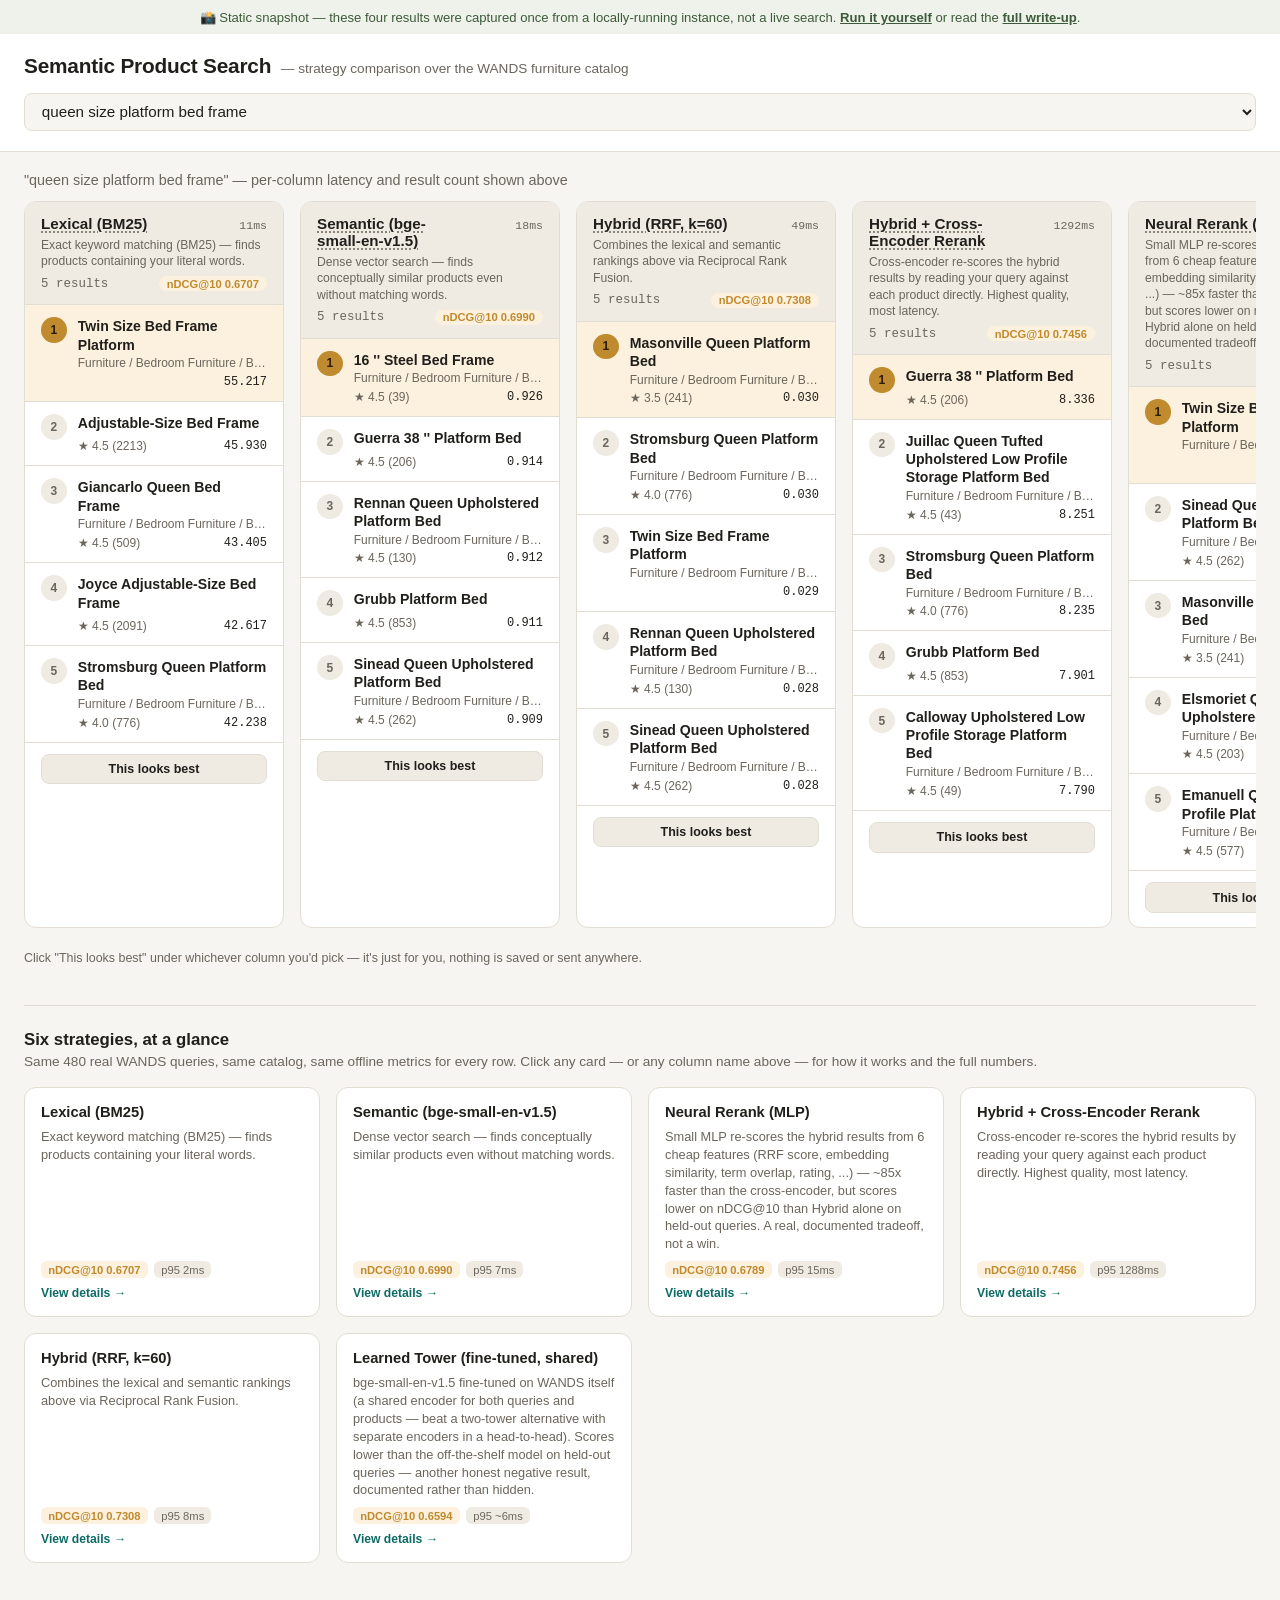
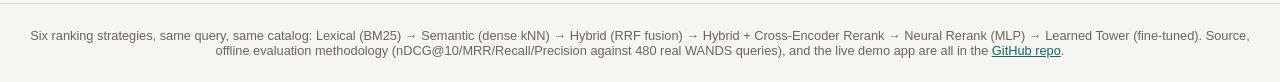
==== commit 8897c528: "Add per-strategy detail modal and glance section to demo page Clicking a strategy name (or a summary" ====
--- a/docs/index.html
+++ b/docs/index.html
@@ -208,6 +208,27 @@
     text-wrap: balance;
   }
 
+  .name-button {
+    font: inherit;
+    font-weight: 700;
+    font-size: 0.95rem;
+    text-wrap: balance;
+    text-align: left;
+    background: none;
+    border: none;
+    padding: 0;
+    color: var(--text);
+    cursor: pointer;
+    text-decoration: underline;
+    text-decoration-style: dotted;
+    text-decoration-color: var(--text-muted);
+    text-underline-offset: 3px;
+  }
+  .name-button:hover, .name-button:focus-visible {
+    color: var(--accent);
+    text-decoration-color: var(--accent);
+  }
+
   .column-header .latency {
     color: var(--text-muted);
     font-size: 0.72rem;
@@ -320,6 +341,179 @@
 
   .score {
     color: var(--text);
+  }
+
+  .glance {
+    margin-top: 2.5rem;
+    padding-top: 1.5rem;
+    border-top: 1px solid var(--border);
+  }
+
+  .glance h2 {
+    font-size: 1.05rem;
+    margin: 0 0 0.3rem;
+  }
+
+  .glance .glance-sub {
+    color: var(--text-muted);
+    font-size: 0.85rem;
+    margin: 0 0 1.1rem;
+  }
+
+  .glance-grid {
+    display: grid;
+    grid-template-columns: repeat(auto-fill, minmax(280px, 1fr));
+    gap: 1rem;
+  }
+
+  .glance-card {
+    background: var(--surface);
+    border: 1px solid var(--border);
+    border-radius: 12px;
+    padding: 1rem;
+    display: flex;
+    flex-direction: column;
+    gap: 0.5rem;
+    text-align: left;
+    cursor: pointer;
+    font: inherit;
+    color: inherit;
+  }
+  .glance-card:hover, .glance-card:focus-visible {
+    border-color: var(--accent);
+    outline: none;
+  }
+
+  .glance-card .glance-name {
+    font-weight: 700;
+    font-size: 0.92rem;
+  }
+
+  .glance-card .glance-desc {
+    color: var(--text-muted);
+    font-size: 0.8rem;
+    line-height: 1.4;
+    flex: 1 1 auto;
+  }
+
+  .glance-card .glance-metrics {
+    display: flex;
+    flex-wrap: wrap;
+    gap: 0.4rem;
+    font-size: 0.7rem;
+  }
+
+  .glance-metric {
+    background: var(--surface-alt);
+    color: var(--text-muted);
+    border-radius: 6px;
+    padding: 0.15rem 0.45rem;
+  }
+
+  .glance-metric.highlight {
+    background: var(--rank1-bg);
+    color: var(--rank1);
+    font-weight: 700;
+  }
+
+  .glance-card .glance-more {
+    color: var(--accent);
+    font-size: 0.76rem;
+    font-weight: 600;
+  }
+
+  .modal-overlay {
+    position: fixed;
+    inset: 0;
+    background: rgba(0, 0, 0, 0.5);
+    display: flex;
+    align-items: flex-start;
+    justify-content: center;
+    padding: 4vh 1rem;
+    overflow-y: auto;
+    z-index: 100;
+  }
+  .modal-overlay[hidden] { display: none; }
+
+  .modal {
+    background: var(--surface);
+    border-radius: 14px;
+    border: 1px solid var(--border);
+    max-width: 640px;
+    width: 100%;
+    padding: 1.5rem;
+    box-shadow: 0 20px 60px rgba(0, 0, 0, 0.3);
+  }
+
+  .modal-header {
+    display: flex;
+    align-items: flex-start;
+    justify-content: space-between;
+    gap: 1rem;
+    margin-bottom: 0.9rem;
+  }
+
+  .modal-header h3 {
+    margin: 0;
+    font-size: 1.15rem;
+  }
+
+  .modal-close {
+    flex: 0 0 auto;
+    background: var(--surface-alt);
+    border: 1px solid var(--border);
+    border-radius: 8px;
+    width: 2rem;
+    height: 2rem;
+    font-size: 1rem;
+    line-height: 1;
+    cursor: pointer;
+    color: var(--text);
+  }
+  .modal-close:hover { border-color: var(--accent); }
+
+  .modal-tagline {
+    color: var(--text-muted);
+    font-size: 0.88rem;
+    margin: 0 0 1rem;
+    line-height: 1.5;
+  }
+
+  .modal h4 {
+    font-size: 0.78rem;
+    text-transform: uppercase;
+    letter-spacing: 0.04em;
+    color: var(--text-muted);
+    margin: 1.1rem 0 0.5rem;
+  }
+
+  .modal p {
+    font-size: 0.88rem;
+    line-height: 1.55;
+    margin: 0;
+  }
+
+  .modal-metrics-table {
+    width: 100%;
+    border-collapse: collapse;
+    font-size: 0.8rem;
+  }
+  .modal-metrics-table th, .modal-metrics-table td {
+    text-align: left;
+    padding: 0.4rem 0.5rem;
+    border-bottom: 1px solid var(--border);
+  }
+  .modal-metrics-table th {
+    color: var(--text-muted);
+    font-weight: 600;
+  }
+  .modal-metrics-table td.mono { font-variant-numeric: tabular-nums; }
+
+  .modal-note {
+    font-size: 0.8rem;
+    color: var(--text-muted);
+    line-height: 1.5;
+    margin: 0.6rem 0 0;
   }
 
   footer {
@@ -351,7 +545,36 @@
     <div class="columns" id="columns"></div>
   </div>
   <p class="pick-note" id="pick-note" hidden>Click "This looks best" under whichever column you'd pick — it's just for you, nothing is saved or sent anywhere.</p>
+
+  <section class="glance">
+    <h2>Six strategies, at a glance</h2>
+    <p class="glance-sub">Same 480 real WANDS queries, same catalog, same offline metrics for every row. Click any card — or any column name above — for how it works and the full numbers.</p>
+    <div class="glance-grid" id="glance-grid"></div>
+  </section>
 </main>
+<div class="modal-overlay" id="modal-overlay" hidden>
+  <div class="modal" role="dialog" aria-modal="true" aria-labelledby="modal-title">
+    <div class="modal-header">
+      <h3 id="modal-title"></h3>
+      <button type="button" class="modal-close" id="modal-close" aria-label="Close">✕</button>
+    </div>
+    <p class="modal-tagline" id="modal-tagline"></p>
+    <h4>How it works</h4>
+    <p id="modal-how"></p>
+    <h4>Offline evaluation (WANDS, 480 queries)</h4>
+    <table class="modal-metrics-table">
+      <thead>
+        <tr><th>nDCG@10</th><th>MRR</th><th>Recall@10</th><th>Recall@50</th><th>Precision@10</th><th>p95 latency</th></tr>
+      </thead>
+      <tbody>
+        <tr id="modal-metrics-row"></tr>
+      </tbody>
+    </table>
+    <h4>Honest take</h4>
+    <p id="modal-honest"></p>
+    <p class="modal-note" id="modal-note"></p>
+  </div>
+</div>
 <footer>
   Six ranking strategies, same query, same catalog: Lexical (BM25) → Semantic (dense kNN) → Hybrid (RRF fusion) → Hybrid + Cross-Encoder Rerank → Neural Rerank (MLP) → Learned Tower (fine-tuned).
   Source, offline evaluation methodology (nDCG@10/MRR/Recall/Precision against 480 real WANDS queries), and the live demo app are all in the
@@ -626,12 +849,60 @@
   const selectEl = document.getElementById('query-select');
 
   const STRATEGY_INFO = [
-    { match: 'lexical', description: 'Exact keyword matching (BM25) — finds products containing your literal words.', ndcg: 0.6707 },
-    { match: 'semantic', description: 'Dense vector search — finds conceptually similar products even without matching words.', ndcg: 0.6990 },
-    { match: 'neural', description: 'Small MLP re-scores the hybrid results from 6 cheap features (RRF score, embedding similarity, term overlap, rating, ...) — ~85x faster than the cross-encoder, but scores lower on nDCG@10 than Hybrid alone on held-out queries. A real, documented tradeoff, not a win.', ndcg: 0.6789 },
-    { match: 'rerank', description: 'Cross-encoder re-scores the hybrid results by reading your query against each product directly. Highest quality, most latency.', ndcg: 0.7456 },
-    { match: 'hybrid', description: 'Combines the lexical and semantic rankings above via Reciprocal Rank Fusion.', ndcg: 0.7308 },
-    { match: 'tower', description: 'bge-small-en-v1.5 fine-tuned on WANDS itself (a shared encoder for both queries and products — beat a two-tower alternative with separate encoders in a head-to-head). Scores lower than the off-the-shelf model on held-out queries — another honest negative result, documented rather than hidden.', ndcg: 0.6594 },
+    {
+      match: 'lexical',
+      description: 'Exact keyword matching (BM25) — finds products containing your literal words.',
+      ndcg: 0.6707,
+      tagline: 'The baseline every other stage has to beat: pure keyword matching, no embeddings involved.',
+      how: 'Elasticsearch multi_match with BM25 scoring across product name, class, category hierarchy, description, and features. No model, no vectors — just term frequency and inverse document frequency over the literal words in your query. Fast because there’s nothing to compute beyond an inverted-index lookup.',
+      metrics: { ndcg: '0.6707', mrr: '0.8793', recall10: '0.0615', recall50: '0.2485', precision10: '0.7942', p95: '2ms' },
+      honest: 'A surprisingly strong baseline — BM25 nails exact-term queries and is nearly free. It loses when the query and the product description don’t share vocabulary (“cozy reading chair” vs. a product titled “accent armchair”), which is exactly the gap semantic search is built to close.',
+    },
+    {
+      match: 'semantic',
+      description: 'Dense vector search — finds conceptually similar products even without matching words.',
+      ndcg: 0.6990,
+      tagline: 'Dense kNN over sentence embeddings — matches on meaning, not shared vocabulary.',
+      how: 'Every product is embedded once at index time with bge-small-en-v1.5 (CLS-token pooling, not mean-pooling — a detail that silently degrades results if you get it wrong) and stored as a dense_vector in Elasticsearch. Queries get the same model plus BGE’s asymmetric query prefix, then it’s a kNN cosine-similarity search. Runs fully in-process via ONNX Runtime, no Python server.',
+      metrics: { ndcg: '0.6990', mrr: '0.8872', recall10: '0.0580', recall50: '0.2303', precision10: '0.7988', p95: '7ms' },
+      honest: 'Beats lexical on nDCG@10, but Recall@50 is actually lower (0.2303 vs 0.2485) — the first sign that lexical and semantic are making different kinds of mistakes, not weaker/stronger versions of the same one. That’s the case for fusing them instead of picking one.',
+    },
+    {
+      match: 'neural',
+      description: 'Small MLP re-scores the hybrid results from 6 cheap features (RRF score, embedding similarity, term overlap, rating, ...) — ~85x faster than the cross-encoder, but scores lower on nDCG@10 than Hybrid alone on held-out queries. A real, documented tradeoff, not a win.',
+      ndcg: 0.6789,
+      tagline: 'A tiny MLP trying to buy back most of the cross-encoder’s quality for a fraction of its latency. Documented here because it didn’t work, not because it did.',
+      how: 'Linear(6,8) → ReLU → Linear(8,1) rescoring Hybrid’s top-50 candidates from 6 cheap features: the Hybrid RRF score, query–product embedding cosine similarity, exact lexical term-overlap fraction, a category-match flag, average rating, and log1p(review count). Trained in Python on WANDS relevance grades with MSE loss, exported to ONNX, served through the same in-process runtime as the other models.',
+      metrics: { ndcg: '0.6789', mrr: '0.8645', recall10: '0.0622', recall50: '0.2729', precision10: '0.8052', p95: '15ms' },
+      honest: 'A real negative result: at ~15ms it’s ~85x faster than the cross-encoder and about as fast as Hybrid itself, but its nDCG@10 (0.6789) is below Hybrid’s own (0.7308) — the learned reranker’s reordering is actively worse than leaving Hybrid’s ranking alone. Kept in the demo anyway: proving an idea doesn’t work, and having the numbers to show why, is the point. Best guesses why: an MSE calibration objective instead of a ranking loss, only 6 scalar features vs. a cross-encoder’s full joint attention, and WANDS’s label imbalance. Scored on a held-out 20% split (96 queries) the model never trained on.',
+    },
+    {
+      match: 'rerank',
+      description: 'Cross-encoder re-scores the hybrid results by reading your query against each product directly. Highest quality, most latency.',
+      ndcg: 0.7456,
+      tagline: 'A cross-encoder reads the query against each candidate product directly — the highest-quality stage, and the most expensive.',
+      how: 'ms-marco-MiniLM-L-6-v2 (INT8-quantized ONNX export) rescoring Hybrid’s top-50 candidates: unlike the embedding model, the query and product text go through the transformer together in one forward pass per pair, which is why it’s both more accurate and far slower. Pinned to a single intra-op thread and gated by a semaphore sized to core count, so concurrent API requests share the CPU instead of each spawning a full-width thread pool.',
+      metrics: { ndcg: '0.7456', mrr: '0.9015', recall10: '0.0642', recall50: '0.2506', precision10: '0.8358', p95: '1288ms' },
+      honest: 'Best nDCG@10 of all six strategies, but not a strict win: MRR and Precision@10 both dip slightly versus Hybrid alone (0.9015 vs 0.9226, 0.8358 vs 0.8431) even as nDCG@10 improves — a plausible, real effect (the cross-encoder occasionally reorders a near-tied exact match below a more topically-relevant result). A genuine cost/quality tradeoff against ~1.3s p95 latency, not a free upgrade.',
+    },
+    {
+      match: 'hybrid',
+      description: 'Combines the lexical and semantic rankings above via Reciprocal Rank Fusion.',
+      ndcg: 0.7308,
+      tagline: 'Reciprocal Rank Fusion of the lexical and semantic ranked lists — cheap, and clearly ahead of either alone.',
+      how: 'Hand-rolled client-side RRF (not Elasticsearch’s built-in fusion) so the eval harness can sweep the fusion constant k directly against offline metrics instead of trusting a textbook default. The sweep from k=40 to k=200 turned out flat (nDCG@10 between 0.7302 and 0.7308), with k=60 — the standard default — sitting right at the empirical peak.',
+      metrics: { ndcg: '0.7308', mrr: '0.9226', recall10: '0.0638', recall50: '0.2506', precision10: '0.8431', p95: '8ms' },
+      honest: 'Clearly ahead of both lexical and semantic alone on every metric, and recovers the Recall@50 that semantic gave up (0.2506 vs semantic’s 0.2303) — exactly what fusing two differently-wrong signals should do. All this for ~8ms: pure in-memory arithmetic over two candidate lists already fetched.',
+    },
+    {
+      match: 'tower',
+      description: 'bge-small-en-v1.5 fine-tuned on WANDS itself (a shared encoder for both queries and products — beat a two-tower alternative with separate encoders in a head-to-head). Scores lower than the off-the-shelf model on held-out queries — another honest negative result, documented rather than hidden.',
+      ndcg: 0.6594,
+      tagline: 'bge-small-en-v1.5 fine-tuned on WANDS itself, as a single shared encoder. Documented here because it, too, came up short of the off-the-shelf model.',
+      how: 'Fine-tuned with pairwise margin-ranking loss on 5,404 triplets built from the training-query split, then exported to ONNX and served the same way as the base Semantic strategy. One shared encoder embeds both queries and products (as opposed to a true two-tower model with separate encoders, which this beat head-to-head on every metric in the same experiment).',
+      metrics: { ndcg: '0.6594', mrr: '0.8753', recall10: '0.0559', recall50: '0.2279', precision10: '0.7719', p95: '~6ms' },
+      honest: 'Another honest negative result: this fine-tune scores below the off-the-shelf bge-small-en-v1.5 (0.6594 vs 0.6990 nDCG@10) on the same held-out queries. 5,404 triplets over 2 epochs is a small amount of task-specific fine-tuning next to the base model’s original large-scale pretraining — plausibly enough to erode general representation quality faster than it adds task-specific signal. It did clearly beat a two-tower variant (separate query/product encoders) in the same experiment, which is the one clean positive finding here. Scored on the same held-out 96-query split as Neural Rerank.',
+    },
   ];
 
   function strategyInfo(name) {
@@ -668,7 +939,7 @@
       <div class="column" data-strategy="${escapeHtml(strategyName)}">
         <div class="column-header">
           <div class="name-row">
-            <div class="name">${escapeHtml(strategyName)}</div>
+            <button type="button" class="name-button" data-strategy-open="${escapeHtml(strategyName)}">${escapeHtml(strategyName)}</button>
             <div class="latency mono">${latencyMs}ms</div>
           </div>
           <div class="description">${escapeHtml(info.description)}</div>
@@ -695,6 +966,75 @@
     });
   }
 
+  function wireStrategyOpenButtons() {
+    columnsEl.querySelectorAll('[data-strategy-open]').forEach((btn) => {
+      btn.addEventListener('click', () => openModal(btn.getAttribute('data-strategy-open')));
+    });
+  }
+
+  // --- Strategy detail modal ---
+  const modalOverlay = document.getElementById('modal-overlay');
+  const modalTitle = document.getElementById('modal-title');
+  const modalTagline = document.getElementById('modal-tagline');
+  const modalHow = document.getElementById('modal-how');
+  const modalMetricsRow = document.getElementById('modal-metrics-row');
+  const modalHonest = document.getElementById('modal-honest');
+  const modalNote = document.getElementById('modal-note');
+  const modalCloseBtn = document.getElementById('modal-close');
+  let lastFocusedEl = null;
+
+  function openModal(strategyName) {
+    const info = strategyInfo(strategyName);
+    lastFocusedEl = document.activeElement;
+    modalTitle.textContent = strategyName;
+    modalTagline.textContent = info.tagline ?? info.description ?? '';
+    modalHow.textContent = info.how ?? '';
+    modalHonest.textContent = info.honest ?? '';
+    const m = info.metrics ?? {};
+    modalMetricsRow.innerHTML = ['ndcg', 'mrr', 'recall10', 'recall50', 'precision10', 'p95']
+      .map((key) => `<td class="mono">${escapeHtml(m[key] ?? '—')}</td>`).join('');
+    modalNote.textContent = 'Metrics from the full offline eval harness (nDCG@10/MRR/Recall/Precision) against WANDS relevance judgments — see WRITEUP.md and RESULTS.md in the repo for the complete methodology.';
+    modalOverlay.hidden = false;
+    modalCloseBtn.focus();
+  }
+
+  function closeModal() {
+    modalOverlay.hidden = true;
+    if (lastFocusedEl) lastFocusedEl.focus();
+  }
+
+  modalCloseBtn.addEventListener('click', closeModal);
+  modalOverlay.addEventListener('click', (e) => {
+    if (e.target === modalOverlay) closeModal();
+  });
+  document.addEventListener('keydown', (e) => {
+    if (e.key === 'Escape' && !modalOverlay.hidden) closeModal();
+  });
+
+  // --- Strategies-at-a-glance section (static, independent of selected query) ---
+  function renderGlance() {
+    const grid = document.getElementById('glance-grid');
+    grid.innerHTML = STRATEGY_INFO.map((s) => {
+      const name = QUERY_DATA[Object.keys(QUERY_DATA)[0]]
+        ? Object.keys(QUERY_DATA[Object.keys(QUERY_DATA)[0]].resultsByStrategy).find((n) => n.toLowerCase().includes(s.match))
+        : s.match;
+      const label = name ?? s.match;
+      return `
+        <button type="button" class="glance-card" data-strategy-open="${escapeHtml(label)}">
+          <div class="glance-name">${escapeHtml(label)}</div>
+          <div class="glance-desc">${escapeHtml(s.description)}</div>
+          <div class="glance-metrics">
+            <span class="glance-metric highlight">nDCG@10 ${s.ndcg.toFixed(4)}</span>
+            <span class="glance-metric">p95 ${escapeHtml(s.metrics.p95)}</span>
+          </div>
+          <div class="glance-more">View details →</div>
+        </button>`;
+    }).join('');
+    grid.querySelectorAll('[data-strategy-open]').forEach((btn) => {
+      btn.addEventListener('click', () => openModal(btn.getAttribute('data-strategy-open')));
+    });
+  }
+
   function renderQuery(query) {
     const data = QUERY_DATA[query];
     pickNoteEl.hidden = true;
@@ -702,6 +1042,7 @@
       .map(([name, strategyResult]) => renderColumn(name, strategyResult))
       .join('');
     wirePickButtons();
+    wireStrategyOpenButtons();
     pickNoteEl.hidden = false;
     statusEl.textContent = `"${query}" — per-column latency and result count shown above`;
   }
@@ -714,6 +1055,7 @@
   });
   selectEl.addEventListener('change', () => renderQuery(selectEl.value));
   renderQuery(selectEl.value);
+  renderGlance();
 </script>
 </body>
 </html>
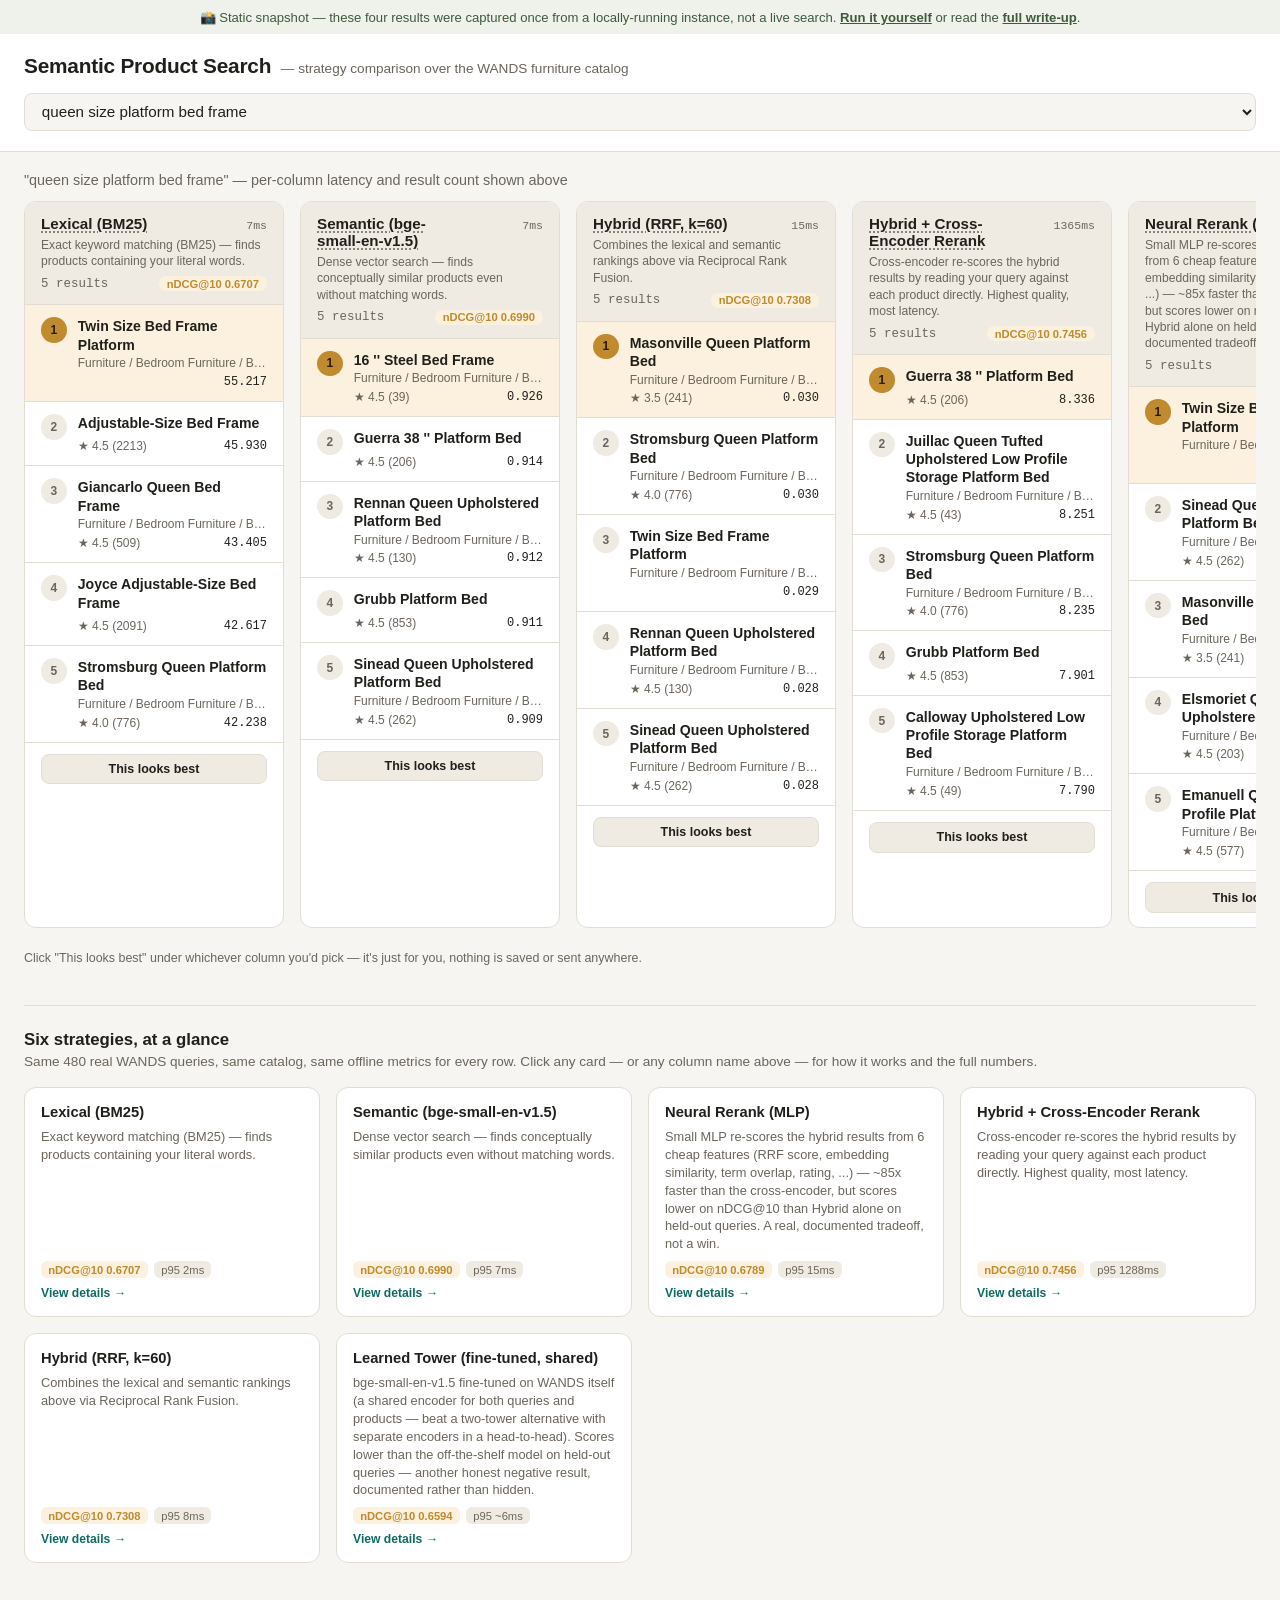
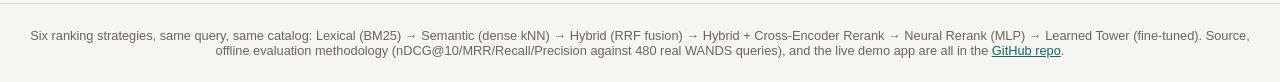
==== commit ad618e06: "Fix known CVEs in dependencies and add a DevSecOps CI pipeline Trivy found 24 unique CVEs (8 high, 1" ====
--- a/docs/index.html
+++ b/docs/index.html
@@ -588,7 +588,7 @@
   "queen size platform bed frame": {
     "resultsByStrategy": {
       "Lexical (BM25)": {
-        "latencyMs": 11,
+        "latencyMs": 7,
         "results": [
           { "productId": "28631", "score": 55.216957, "productName": "twin size bed frame platform", "productClass": null, "categoryHierarchy": "Furniture / Bedroom Furniture / Beds & Headboards / Beds", "averageRating": null, "ratingCount": null },
           { "productId": "1984", "score": 45.9304, "productName": "adjustable-size bed frame", "productClass": "Bed Frames|Beds", "categoryHierarchy": null, "averageRating": 4.5, "ratingCount": 2213 },
@@ -598,17 +598,17 @@
         ]
       },
       "Semantic (bge-small-en-v1.5)": {
-        "latencyMs": 18,
+        "latencyMs": 7,
         "results": [
           { "productId": "6151", "score": 0.9260466, "productName": "16 '' steel bed frame", "productClass": "Bed Frames|Beds", "categoryHierarchy": "Furniture / Bedroom Furniture / Beds & Headboards / Beds / Queen Size Beds", "averageRating": 4.5, "ratingCount": 39 },
           { "productId": "37752", "score": 0.9137088, "productName": "guerra 38 '' platform bed", "productClass": "Bed Frames|Beds", "categoryHierarchy": null, "averageRating": 4.5, "ratingCount": 206 },
           { "productId": "39620", "score": 0.9122943, "productName": "rennan queen upholstered platform bed", "productClass": "Beds", "categoryHierarchy": "Furniture / Bedroom Furniture / Beds & Headboards / Beds / Queen Size Beds", "averageRating": 4.5, "ratingCount": 130 },
-          { "productId": "37750", "score": 0.91124314, "productName": "grubb platform bed", "productClass": "Bed Frames|Beds", "categoryHierarchy": null, "averageRating": 4.5, "ratingCount": 853 },
-          { "productId": "38301", "score": 0.908651, "productName": "sinead queen upholstered platform bed", "productClass": "Beds", "categoryHierarchy": "Furniture / Bedroom Furniture / Beds & Headboards / Beds", "averageRating": 4.5, "ratingCount": 262 }
+          { "productId": "37750", "score": 0.9112432, "productName": "grubb platform bed", "productClass": "Bed Frames|Beds", "categoryHierarchy": null, "averageRating": 4.5, "ratingCount": 853 },
+          { "productId": "38301", "score": 0.90865105, "productName": "sinead queen upholstered platform bed", "productClass": "Beds", "categoryHierarchy": "Furniture / Bedroom Furniture / Beds & Headboards / Beds", "averageRating": 4.5, "ratingCount": 262 }
         ]
       },
       "Hybrid (RRF, k=60)": {
-        "latencyMs": 49,
+        "latencyMs": 15,
         "results": [
           { "productId": "17289", "score": 0.03007688828584351, "productName": "masonville queen platform bed", "productClass": "Beds", "categoryHierarchy": "Furniture / Bedroom Furniture / Beds & Headboards / Beds", "averageRating": 3.5, "ratingCount": 241 },
           { "productId": "17158", "score": 0.02967032967032967, "productName": "stromsburg queen platform bed", "productClass": "Beds", "categoryHierarchy": "Furniture / Bedroom Furniture / Beds & Headboards / Beds / Queen Size Beds", "averageRating": 4.0, "ratingCount": 776 },
@@ -618,13 +618,13 @@
         ]
       },
       "Hybrid + Cross-Encoder Rerank": {
-        "latencyMs": 1292,
+        "latencyMs": 1365,
         "results": [
           { "productId": "37752", "score": 8.335591316223145, "productName": "guerra 38 '' platform bed", "productClass": "Bed Frames|Beds", "categoryHierarchy": null, "averageRating": 4.5, "ratingCount": 206 },
-          { "productId": "13832", "score": 8.25124454498291, "productName": "juillac queen tufted upholstered low profile storage platform bed", "productClass": "Beds", "categoryHierarchy": "Furniture / Bedroom Furniture / Beds & Headboards / Beds / Queen Size Beds", "averageRating": 4.5, "ratingCount": 43 },
+          { "productId": "13832", "score": 8.251245498657227, "productName": "juillac queen tufted upholstered low profile storage platform bed", "productClass": "Beds", "categoryHierarchy": "Furniture / Bedroom Furniture / Beds & Headboards / Beds / Queen Size Beds", "averageRating": 4.5, "ratingCount": 43 },
           { "productId": "17158", "score": 8.235339164733887, "productName": "stromsburg queen platform bed", "productClass": "Beds", "categoryHierarchy": "Furniture / Bedroom Furniture / Beds & Headboards / Beds / Queen Size Beds", "averageRating": 4.0, "ratingCount": 776 },
-          { "productId": "37750", "score": 7.901007175445557, "productName": "grubb platform bed", "productClass": "Bed Frames|Beds", "categoryHierarchy": null, "averageRating": 4.5, "ratingCount": 853 },
-          { "productId": "10847", "score": 7.790005683898926, "productName": "calloway upholstered low profile storage platform bed", "productClass": "Beds", "categoryHierarchy": "Furniture / Bedroom Furniture / Beds & Headboards / Beds", "averageRating": 4.5, "ratingCount": 49 }
+          { "productId": "37750", "score": 7.901007652282715, "productName": "grubb platform bed", "productClass": "Bed Frames|Beds", "categoryHierarchy": null, "averageRating": 4.5, "ratingCount": 853 },
+          { "productId": "10847", "score": 7.790006160736084, "productName": "calloway upholstered low profile storage platform bed", "productClass": "Beds", "categoryHierarchy": "Furniture / Bedroom Furniture / Beds & Headboards / Beds", "averageRating": 4.5, "ratingCount": 49 }
         ]
       },
       "Neural Rerank (MLP)": {
@@ -638,13 +638,13 @@
         ]
       },
       "Learned Tower (fine-tuned, shared)": {
-        "latencyMs": 18,
-        "results": [
-          { "productId": "14632", "score": 0.91150844, "productName": "atkin king upholstered platform bed", "productClass": "Beds", "categoryHierarchy": "Furniture / Bedroom Furniture / Beds & Headboards / Beds", "averageRating": 4.0, "ratingCount": 54 },
+        "latencyMs": 7,
+        "results": [
+          { "productId": "14632", "score": 0.9115085, "productName": "atkin king upholstered platform bed", "productClass": "Beds", "categoryHierarchy": "Furniture / Bedroom Furniture / Beds & Headboards / Beds", "averageRating": 4.0, "ratingCount": 54 },
           { "productId": "24916", "score": 0.9026095, "productName": "wachapreague 14 '' steel platform bed", "productClass": "Bed Frames|Beds", "categoryHierarchy": null, "averageRating": 4.5, "ratingCount": 2010 },
           { "productId": "2017", "score": 0.9018194, "productName": "platform twin bed frame", "productClass": "Bed Frames", "categoryHierarchy": null, "averageRating": 5.0, "ratingCount": 34 },
-          { "productId": "37752", "score": 0.9004451, "productName": "guerra 38 '' platform bed", "productClass": "Bed Frames|Beds", "categoryHierarchy": null, "averageRating": 4.5, "ratingCount": 206 },
-          { "productId": "17158", "score": 0.8969957, "productName": "stromsburg queen platform bed", "productClass": "Beds", "categoryHierarchy": "Furniture / Bedroom Furniture / Beds & Headboards / Beds / Queen Size Beds", "averageRating": 4.0, "ratingCount": 776 }
+          { "productId": "37752", "score": 0.90044516, "productName": "guerra 38 '' platform bed", "productClass": "Bed Frames|Beds", "categoryHierarchy": null, "averageRating": 4.5, "ratingCount": 206 },
+          { "productId": "17158", "score": 0.8969958, "productName": "stromsburg queen platform bed", "productClass": "Beds", "categoryHierarchy": "Furniture / Bedroom Furniture / Beds & Headboards / Beds / Queen Size Beds", "averageRating": 4.0, "ratingCount": 776 }
         ]
       }
     }
@@ -652,7 +652,7 @@
   "cozy reading chair for small apartment": {
     "resultsByStrategy": {
       "Lexical (BM25)": {
-        "latencyMs": 8,
+        "latencyMs": 4,
         "results": [
           { "productId": "15789", "score": 36.59611, "productName": "cozy kids club chair and ottoman", "productClass": "Kids Chairs", "categoryHierarchy": "Baby & Kids / Toddler & Kids Playroom / Playroom Furniture / Toddler & Kids Chairs & Seating", "averageRating": 4.0, "ratingCount": 9 },
           { "productId": "15792", "score": 30.46631, "productName": "cozy woodland kids sleeper", "productClass": "Kids Chairs", "categoryHierarchy": "Baby & Kids / Toddler & Kids Playroom / Playroom Furniture / Toddler & Kids Chairs & Seating", "averageRating": 5.0, "ratingCount": 1 },
@@ -662,7 +662,7 @@
         ]
       },
       "Semantic (bge-small-en-v1.5)": {
-        "latencyMs": 16,
+        "latencyMs": 10,
         "results": [
           { "productId": "28476", "score": 0.8783987, "productName": "lanier 30 '' wide tufted papasan chair", "productClass": "Accent Chairs", "categoryHierarchy": "Furniture / Living Room Furniture / Chairs & Seating / Accent Chairs", "averageRating": 4.0, "ratingCount": 9 },
           { "productId": "22548", "score": 0.872227, "productName": "esmund 20 '' wide tufted velvet side chair", "productClass": "Accent Chairs", "categoryHierarchy": "Furniture / Living Room Furniture / Chairs & Seating / Accent Chairs", "averageRating": 4.5, "ratingCount": 998 },
@@ -672,7 +672,7 @@
         ]
       },
       "Hybrid (RRF, k=60)": {
-        "latencyMs": 47,
+        "latencyMs": 16,
         "results": [
           { "productId": "15789", "score": 0.01639344262295082, "productName": "cozy kids club chair and ottoman", "productClass": "Kids Chairs", "categoryHierarchy": "Baby & Kids / Toddler & Kids Playroom / Playroom Furniture / Toddler & Kids Chairs & Seating", "averageRating": 4.0, "ratingCount": 9 },
           { "productId": "28476", "score": 0.01639344262295082, "productName": "lanier 30 '' wide tufted papasan chair", "productClass": "Accent Chairs", "categoryHierarchy": "Furniture / Living Room Furniture / Chairs & Seating / Accent Chairs", "averageRating": 4.0, "ratingCount": 9 },
@@ -682,17 +682,17 @@
         ]
       },
       "Hybrid + Cross-Encoder Rerank": {
-        "latencyMs": 1201,
-        "results": [
-          { "productId": "10667", "score": 4.136687278747559, "productName": "ahriel 29 '' wide tufted lounge chair", "productClass": "Accent Chairs", "categoryHierarchy": "Furniture / Living Room Furniture / Chairs & Seating / Accent Chairs", "averageRating": null, "ratingCount": null },
-          { "productId": "29631", "score": 2.959764242172241, "productName": "guthrie 25.2 '' wide side chair", "productClass": null, "categoryHierarchy": "Furniture / Living Room Furniture / Chairs & Seating / Accent Chairs", "averageRating": 4.5, "ratingCount": 163 },
-          { "productId": "22886", "score": 2.762566328048706, "productName": "troutman 33 '' wide faux leather power standard recliner with massager", "productClass": "Recliners", "categoryHierarchy": "Furniture / Living Room Furniture / Chairs & Seating / Recliners", "averageRating": 4.5, "ratingCount": 156 },
-          { "productId": "22885", "score": 2.7202532291412354, "productName": "troutman 33 '' wide faux leather power standard recliner", "productClass": "Recliners", "categoryHierarchy": "Furniture / Living Room Furniture / Chairs & Seating / Recliners", "averageRating": 4.5, "ratingCount": 196 },
-          { "productId": "21719", "score": 1.9338324069976807, "productName": "aurelina 21.65 '' wide polyester armchair", "productClass": "Accent Chairs", "categoryHierarchy": "Furniture / Living Room Furniture / Chairs & Seating / Accent Chairs", "averageRating": null, "ratingCount": null }
+        "latencyMs": 1330,
+        "results": [
+          { "productId": "10667", "score": 4.129291534423828, "productName": "ahriel 29 '' wide tufted lounge chair", "productClass": "Accent Chairs", "categoryHierarchy": "Furniture / Living Room Furniture / Chairs & Seating / Accent Chairs", "averageRating": null, "ratingCount": null },
+          { "productId": "29631", "score": 2.968489170074463, "productName": "guthrie 25.2 '' wide side chair", "productClass": null, "categoryHierarchy": "Furniture / Living Room Furniture / Chairs & Seating / Accent Chairs", "averageRating": 4.5, "ratingCount": 163 },
+          { "productId": "22886", "score": 2.770259380340576, "productName": "troutman 33 '' wide faux leather power standard recliner with massager", "productClass": "Recliners", "categoryHierarchy": "Furniture / Living Room Furniture / Chairs & Seating / Recliners", "averageRating": 4.5, "ratingCount": 156 },
+          { "productId": "22885", "score": 2.717165946960449, "productName": "troutman 33 '' wide faux leather power standard recliner", "productClass": "Recliners", "categoryHierarchy": "Furniture / Living Room Furniture / Chairs & Seating / Recliners", "averageRating": 4.5, "ratingCount": 196 },
+          { "productId": "21719", "score": 1.9368469715118408, "productName": "aurelina 21.65 '' wide polyester armchair", "productClass": "Accent Chairs", "categoryHierarchy": "Furniture / Living Room Furniture / Chairs & Seating / Accent Chairs", "averageRating": null, "ratingCount": null }
         ]
       },
       "Neural Rerank (MLP)": {
-        "latencyMs": 28,
+        "latencyMs": 23,
         "results": [
           { "productId": "23906", "score": -0.6795265674591064, "productName": "mohn 29 '' wide polyester armchair", "productClass": "Accent Chairs", "categoryHierarchy": "Furniture / Living Room Furniture / Chairs & Seating / Accent Chairs", "averageRating": 4.5, "ratingCount": 4235 },
           { "productId": "38451", "score": -0.7000259160995483, "productName": "small bean bag chair & lounger", "productClass": "Bean Bags|Teen Lounge Furniture", "categoryHierarchy": "Furniture / Game Tables & Game Room Furniture / Bean Bag Chairs", "averageRating": 4.5, "ratingCount": 798 },
@@ -702,12 +702,12 @@
         ]
       },
       "Learned Tower (fine-tuned, shared)": {
-        "latencyMs": 20,
+        "latencyMs": 10,
         "results": [
           { "productId": "10667", "score": 0.82697535, "productName": "ahriel 29 '' wide tufted lounge chair", "productClass": "Accent Chairs", "categoryHierarchy": "Furniture / Living Room Furniture / Chairs & Seating / Accent Chairs", "averageRating": null, "ratingCount": null },
-          { "productId": "28476", "score": 0.80926555, "productName": "lanier 30 '' wide tufted papasan chair", "productClass": "Accent Chairs", "categoryHierarchy": "Furniture / Living Room Furniture / Chairs & Seating / Accent Chairs", "averageRating": 4.0, "ratingCount": 9 },
+          { "productId": "28476", "score": 0.8092656, "productName": "lanier 30 '' wide tufted papasan chair", "productClass": "Accent Chairs", "categoryHierarchy": "Furniture / Living Room Furniture / Chairs & Seating / Accent Chairs", "averageRating": 4.0, "ratingCount": 9 },
           { "productId": "1469", "score": 0.79593176, "productName": "pringle 31 '' wide polyester wingback chair", "productClass": "Accent Chairs", "categoryHierarchy": "Furniture / Living Room Furniture / Chairs & Seating / Accent Chairs", "averageRating": 4.5, "ratingCount": 1732 },
-          { "productId": "37294", "score": 0.7864453, "productName": "shawnda 23 '' wide wingback chair", "productClass": "Accent Chairs|Office Chairs", "categoryHierarchy": "Furniture / Living Room Furniture / Chairs & Seating / Accent Chairs", "averageRating": 4.5, "ratingCount": 415 },
+          { "productId": "37294", "score": 0.7864454, "productName": "shawnda 23 '' wide wingback chair", "productClass": "Accent Chairs|Office Chairs", "categoryHierarchy": "Furniture / Living Room Furniture / Chairs & Seating / Accent Chairs", "averageRating": 4.5, "ratingCount": 415 },
           { "productId": "25789", "score": 0.78304183, "productName": "38 '' wide tufted linen armchair", "productClass": "Accent Chairs", "categoryHierarchy": "Furniture / Living Room Furniture / Chairs & Seating / Accent Chairs / Arm Accent Chairs", "averageRating": 5.0, "ratingCount": 12 }
         ]
       }
@@ -716,7 +716,7 @@
   "modern oak dining table": {
     "resultsByStrategy": {
       "Lexical (BM25)": {
-        "latencyMs": 7,
+        "latencyMs": 3,
         "results": [
           { "productId": "42944", "score": 40.907406, "productName": "lavonne solid oak dining table", "productClass": "Dining Tables", "categoryHierarchy": "Furniture / Kitchen & Dining Furniture / Dining Tables & Seating / Kitchen & Dining Tables", "averageRating": 4.5, "ratingCount": 10 },
           { "productId": "4254", "score": 38.155228, "productName": "campania extendable solid oak dining table", "productClass": "Dining Tables", "categoryHierarchy": "Furniture / Kitchen & Dining Furniture / Dining Tables & Seating / Kitchen & Dining Tables / 8 + Seat Kitchen & Dining Tables", "averageRating": 5.0, "ratingCount": 27 },
@@ -726,17 +726,17 @@
         ]
       },
       "Semantic (bge-small-en-v1.5)": {
-        "latencyMs": 16,
-        "results": [
-          { "productId": "22914", "score": 0.9088484, "productName": "denmark dining table", "productClass": "Dining Tables", "categoryHierarchy": "Furniture / Kitchen & Dining Furniture / Dining Tables & Seating / Kitchen & Dining Tables / 8 + Seat Kitchen & Dining Tables", "averageRating": null, "ratingCount": null },
+        "latencyMs": 6,
+        "results": [
+          { "productId": "22914", "score": 0.9088485, "productName": "denmark dining table", "productClass": "Dining Tables", "categoryHierarchy": "Furniture / Kitchen & Dining Furniture / Dining Tables & Seating / Kitchen & Dining Tables / 8 + Seat Kitchen & Dining Tables", "averageRating": null, "ratingCount": null },
           { "productId": "17011", "score": 0.90468794, "productName": "orna extendable dining table", "productClass": null, "categoryHierarchy": "Furniture / Kitchen & Dining Furniture / Dining Tables & Seating / Kitchen & Dining Tables", "averageRating": 5.0, "ratingCount": 1 },
-          { "productId": "37331", "score": 0.9009371, "productName": "madiun dining table", "productClass": "Dining Tables", "categoryHierarchy": "Furniture / Kitchen & Dining Furniture / Dining Tables & Seating / Kitchen & Dining Tables", "averageRating": 4.5, "ratingCount": 11 },
-          { "productId": "1549", "score": 0.8976131, "productName": "gildo 36 '' rubber solid wood dining table", "productClass": "Dining Tables", "categoryHierarchy": "Furniture / Kitchen & Dining Furniture / Dining Tables & Seating / Kitchen & Dining Tables", "averageRating": 4.5, "ratingCount": 76 },
+          { "productId": "37331", "score": 0.90093714, "productName": "madiun dining table", "productClass": "Dining Tables", "categoryHierarchy": "Furniture / Kitchen & Dining Furniture / Dining Tables & Seating / Kitchen & Dining Tables", "averageRating": 4.5, "ratingCount": 11 },
+          { "productId": "1549", "score": 0.89761317, "productName": "gildo 36 '' rubber solid wood dining table", "productClass": "Dining Tables", "categoryHierarchy": "Furniture / Kitchen & Dining Furniture / Dining Tables & Seating / Kitchen & Dining Tables", "averageRating": 4.5, "ratingCount": 76 },
           { "productId": "14115", "score": 0.8969023, "productName": "modern farmhouse solid wood dining table", "productClass": "Dining Tables", "categoryHierarchy": "Furniture / Kitchen & Dining Furniture / Dining Tables & Seating / Kitchen & Dining Tables / 6 Seat Kitchen & Dining Tables", "averageRating": null, "ratingCount": null }
         ]
       },
       "Hybrid (RRF, k=60)": {
-        "latencyMs": 25,
+        "latencyMs": 15,
         "results": [
           { "productId": "27292", "score": 0.030798389007344232, "productName": "35.4 '' solid oak iron dining table", "productClass": "Dining Tables", "categoryHierarchy": "Furniture / Kitchen & Dining Furniture / Dining Tables & Seating / Kitchen & Dining Tables / 8 + Seat Kitchen & Dining Tables", "averageRating": null, "ratingCount": null },
           { "productId": "42944", "score": 0.03047794966520434, "productName": "lavonne solid oak dining table", "productClass": "Dining Tables", "categoryHierarchy": "Furniture / Kitchen & Dining Furniture / Dining Tables & Seating / Kitchen & Dining Tables", "averageRating": 4.5, "ratingCount": 10 },
@@ -746,17 +746,17 @@
         ]
       },
       "Hybrid + Cross-Encoder Rerank": {
-        "latencyMs": 1242,
-        "results": [
-          { "productId": "17011", "score": 8.684579849243164, "productName": "orna extendable dining table", "productClass": null, "categoryHierarchy": "Furniture / Kitchen & Dining Furniture / Dining Tables & Seating / Kitchen & Dining Tables", "averageRating": 5.0, "ratingCount": 1 },
-          { "productId": "22914", "score": 8.326395034790039, "productName": "denmark dining table", "productClass": "Dining Tables", "categoryHierarchy": "Furniture / Kitchen & Dining Furniture / Dining Tables & Seating / Kitchen & Dining Tables / 8 + Seat Kitchen & Dining Tables", "averageRating": null, "ratingCount": null },
-          { "productId": "23840", "score": 6.851189136505127, "productName": "larkin solid wood dining table", "productClass": "Dining Tables", "categoryHierarchy": "Furniture / Kitchen & Dining Furniture / Dining Tables & Seating / Kitchen & Dining Tables", "averageRating": 4.5, "ratingCount": 586 },
-          { "productId": "19781", "score": 5.866896152496338, "productName": "5 piece dining bar table set counter height with 4 pub stool , modern compact breakfast table set of 4 with 3 storage shelf , perfect for small kitchen dining room oak finish", "productClass": null, "categoryHierarchy": "Furniture / Kitchen & Dining Furniture / Dining Tables & Seating / Kitchen and Dining Sets", "averageRating": null, "ratingCount": null },
-          { "productId": "28431", "score": 5.38026237487793, "productName": "brierley counter height dining table", "productClass": "Dining Tables", "categoryHierarchy": "Furniture / Kitchen & Dining Furniture / Dining Tables & Seating / Kitchen & Dining Tables", "averageRating": 4.5, "ratingCount": 48 }
+        "latencyMs": 1434,
+        "results": [
+          { "productId": "17011", "score": 8.683273315429688, "productName": "orna extendable dining table", "productClass": null, "categoryHierarchy": "Furniture / Kitchen & Dining Furniture / Dining Tables & Seating / Kitchen & Dining Tables", "averageRating": 5.0, "ratingCount": 1 },
+          { "productId": "22914", "score": 8.335543632507324, "productName": "denmark dining table", "productClass": "Dining Tables", "categoryHierarchy": "Furniture / Kitchen & Dining Furniture / Dining Tables & Seating / Kitchen & Dining Tables / 8 + Seat Kitchen & Dining Tables", "averageRating": null, "ratingCount": null },
+          { "productId": "23840", "score": 6.853997707366943, "productName": "larkin solid wood dining table", "productClass": "Dining Tables", "categoryHierarchy": "Furniture / Kitchen & Dining Furniture / Dining Tables & Seating / Kitchen & Dining Tables", "averageRating": 4.5, "ratingCount": 586 },
+          { "productId": "19781", "score": 5.872198104858398, "productName": "5 piece dining bar table set counter height with 4 pub stool , modern compact breakfast table set of 4 with 3 storage shelf , perfect for small kitchen dining room oak finish", "productClass": null, "categoryHierarchy": "Furniture / Kitchen & Dining Furniture / Dining Tables & Seating / Kitchen and Dining Sets", "averageRating": null, "ratingCount": null },
+          { "productId": "28431", "score": 5.378570079803467, "productName": "brierley counter height dining table", "productClass": "Dining Tables", "categoryHierarchy": "Furniture / Kitchen & Dining Furniture / Dining Tables & Seating / Kitchen & Dining Tables", "averageRating": 4.5, "ratingCount": 48 }
         ]
       },
       "Neural Rerank (MLP)": {
-        "latencyMs": 24,
+        "latencyMs": 30,
         "results": [
           { "productId": "25653", "score": -0.6735780239105225, "productName": "oak brook mid-century modern platform configurable bedroom set", "productClass": null, "categoryHierarchy": "Furniture / Bedroom Furniture / Bedroom Sets", "averageRating": 4.5, "ratingCount": 1242 },
           { "productId": "23067", "score": -0.680070698261261, "productName": "52 '' oak contemporary folding poker table", "productClass": "Poker & Casino Tables", "categoryHierarchy": "Furniture / Game Tables & Game Room Furniture / Poker & Card Tables", "averageRating": 4.5, "ratingCount": 15 },
@@ -770,8 +770,8 @@
         "results": [
           { "productId": "31235", "score": 0.91574407, "productName": "tyrell solid oak solid wood dining table", "productClass": "Dining Tables", "categoryHierarchy": "Furniture / Kitchen & Dining Furniture / Dining Tables & Seating / Kitchen & Dining Tables / 6 Seat Kitchen & Dining Tables", "averageRating": 5.0, "ratingCount": 4 },
           { "productId": "22914", "score": 0.90973806, "productName": "denmark dining table", "productClass": "Dining Tables", "categoryHierarchy": "Furniture / Kitchen & Dining Furniture / Dining Tables & Seating / Kitchen & Dining Tables / 8 + Seat Kitchen & Dining Tables", "averageRating": null, "ratingCount": null },
-          { "productId": "17011", "score": 0.9066857, "productName": "orna extendable dining table", "productClass": null, "categoryHierarchy": "Furniture / Kitchen & Dining Furniture / Dining Tables & Seating / Kitchen & Dining Tables", "averageRating": 5.0, "ratingCount": 1 },
-          { "productId": "23840", "score": 0.90237194, "productName": "larkin solid wood dining table", "productClass": "Dining Tables", "categoryHierarchy": "Furniture / Kitchen & Dining Furniture / Dining Tables & Seating / Kitchen & Dining Tables", "averageRating": 4.5, "ratingCount": 586 },
+          { "productId": "17011", "score": 0.90668565, "productName": "orna extendable dining table", "productClass": null, "categoryHierarchy": "Furniture / Kitchen & Dining Furniture / Dining Tables & Seating / Kitchen & Dining Tables", "averageRating": 5.0, "ratingCount": 1 },
+          { "productId": "23840", "score": 0.902372, "productName": "larkin solid wood dining table", "productClass": "Dining Tables", "categoryHierarchy": "Furniture / Kitchen & Dining Furniture / Dining Tables & Seating / Kitchen & Dining Tables", "averageRating": 4.5, "ratingCount": 586 },
           { "productId": "36266", "score": 0.8993815, "productName": "ferryhill extendable solid oak dining table", "productClass": "Dining Tables", "categoryHierarchy": "Furniture / Kitchen & Dining Furniture / Dining Tables & Seating / Kitchen & Dining Tables / 4 Seat Kitchen & Dining Tables", "averageRating": 4.0, "ratingCount": 110 }
         ]
       }
@@ -780,7 +780,7 @@
   "outdoor patio furniture set": {
     "resultsByStrategy": {
       "Lexical (BM25)": {
-        "latencyMs": 7,
+        "latencyMs": 3,
         "results": [
           { "productId": "37711", "score": 48.26131, "productName": "outdoor rattan patio furniture set", "productClass": "Outdoor Conversation Sets", "categoryHierarchy": "Outdoor / Outdoor & Patio Furniture / Patio Furniture Sets / Patio Conversation Sets", "averageRating": 4.5, "ratingCount": 2 },
           { "productId": "25317", "score": 45.01437, "productName": "7 piece outdoor patio furniture set", "productClass": "Outdoor Conversation Sets", "categoryHierarchy": "Outdoor / Outdoor & Patio Furniture / Patio Furniture Sets / Patio Conversation Sets", "averageRating": 4.5, "ratingCount": 12 },
@@ -790,17 +790,17 @@
         ]
       },
       "Semantic (bge-small-en-v1.5)": {
-        "latencyMs": 17,
+        "latencyMs": 7,
         "results": [
           { "productId": "39965", "score": 0.9375335, "productName": "suzy 3 piece bistro set with cushions", "productClass": "Patio Dining Sets", "categoryHierarchy": "Outdoor / Outdoor & Patio Furniture / Patio Furniture Sets / Patio Dining Sets", "averageRating": 4.5, "ratingCount": 238 },
           { "productId": "7435", "score": 0.9352566, "productName": "chapelle 5 piece bistro set", "productClass": "Patio Dining Sets", "categoryHierarchy": "Outdoor / Outdoor & Patio Furniture / Patio Furniture Sets / Patio Dining Sets", "averageRating": null, "ratingCount": null },
           { "productId": "30335", "score": 0.93212366, "productName": "merlyn 6-piece outdoor garden patio furniture", "productClass": "Outdoor Conversation Sets", "categoryHierarchy": "Outdoor / Outdoor & Patio Furniture / Patio Furniture Sets / Patio Conversation Sets", "averageRating": null, "ratingCount": null },
-          { "productId": "30338", "score": 0.93149906, "productName": "newagen 4 piece cushioned outdoor patio pe rattan furniture set sectional garden sofa", "productClass": "Outdoor Conversation Sets", "categoryHierarchy": "Outdoor / Outdoor & Patio Furniture / Patio Furniture Sets / Patio Conversation Sets", "averageRating": null, "ratingCount": null },
-          { "productId": "39972", "score": 0.9309964, "productName": "3 piece outdoor bistro set all-weather table and chairs metal frame modern patio furniture for small space deck , lawn , porch garden , black", "productClass": "Patio Dining Sets", "categoryHierarchy": "Outdoor / Outdoor & Patio Furniture / Patio Furniture Sets / Patio Dining Sets", "averageRating": 4.5, "ratingCount": 16 }
+          { "productId": "30338", "score": 0.931499, "productName": "newagen 4 piece cushioned outdoor patio pe rattan furniture set sectional garden sofa", "productClass": "Outdoor Conversation Sets", "categoryHierarchy": "Outdoor / Outdoor & Patio Furniture / Patio Furniture Sets / Patio Conversation Sets", "averageRating": null, "ratingCount": null },
+          { "productId": "39972", "score": 0.9309963, "productName": "3 piece outdoor bistro set all-weather table and chairs metal frame modern patio furniture for small space deck , lawn , porch garden , black", "productClass": "Patio Dining Sets", "categoryHierarchy": "Outdoor / Outdoor & Patio Furniture / Patio Furniture Sets / Patio Dining Sets", "averageRating": 4.5, "ratingCount": 16 }
         ]
       },
       "Hybrid (RRF, k=60)": {
-        "latencyMs": 37,
+        "latencyMs": 11,
         "results": [
           { "productId": "30335", "score": 0.02886002886002886, "productName": "merlyn 6-piece outdoor garden patio furniture", "productClass": "Outdoor Conversation Sets", "categoryHierarchy": "Outdoor / Outdoor & Patio Furniture / Patio Furniture Sets / Patio Conversation Sets", "averageRating": null, "ratingCount": null },
           { "productId": "42450", "score": 0.028577260665441927, "productName": "4 pieces patio furniture set outdoor garden patio conversation sets poolside lawn chairs with glass coffee table porch furniture", "productClass": "Outdoor Conversation Sets", "categoryHierarchy": "Outdoor / Outdoor & Patio Furniture / Patio Furniture Sets / Patio Conversation Sets", "averageRating": null, "ratingCount": null },
@@ -810,7 +810,7 @@
         ]
       },
       "Hybrid + Cross-Encoder Rerank": {
-        "latencyMs": 1231,
+        "latencyMs": 1379,
         "results": [
           { "productId": "29671", "score": 9.779988288879395, "productName": "outdoor patio furniture set 5-piece wicker rattan sectional sofa set", "productClass": null, "categoryHierarchy": "Outdoor / Outdoor & Patio Furniture / Patio Furniture Sets / Patio Conversation Sets", "averageRating": 4.0, "ratingCount": 2 },
           { "productId": "39965", "score": 9.487709045410156, "productName": "suzy 3 piece bistro set with cushions", "productClass": "Patio Dining Sets", "categoryHierarchy": "Outdoor / Outdoor & Patio Furniture / Patio Furniture Sets / Patio Dining Sets", "averageRating": 4.5, "ratingCount": 238 },
@@ -820,7 +820,7 @@
         ]
       },
       "Neural Rerank (MLP)": {
-        "latencyMs": 21,
+        "latencyMs": 15,
         "results": [
           { "productId": "36054", "score": -0.6813868284225464, "productName": "estey outdoor rattan wicker patio dining table set , garden outdoor patio furniture sets in , 11 piece", "productClass": "Patio Dining Sets", "categoryHierarchy": "Outdoor / Outdoor & Patio Furniture / Patio Furniture Sets / Patio Dining Sets", "averageRating": 3.5, "ratingCount": 5 },
           { "productId": "29671", "score": -0.6821235418319702, "productName": "outdoor patio furniture set 5-piece wicker rattan sectional sofa set", "productClass": null, "categoryHierarchy": "Outdoor / Outdoor & Patio Furniture / Patio Furniture Sets / Patio Conversation Sets", "averageRating": 4.0, "ratingCount": 2 },
@@ -830,13 +830,13 @@
         ]
       },
       "Learned Tower (fine-tuned, shared)": {
-        "latencyMs": 15,
+        "latencyMs": 8,
         "results": [
           { "productId": "29671", "score": 0.8927528, "productName": "outdoor patio furniture set 5-piece wicker rattan sectional sofa set", "productClass": null, "categoryHierarchy": "Outdoor / Outdoor & Patio Furniture / Patio Furniture Sets / Patio Conversation Sets", "averageRating": 4.0, "ratingCount": 2 },
           { "productId": "37711", "score": 0.89095664, "productName": "outdoor rattan patio furniture set", "productClass": "Outdoor Conversation Sets", "categoryHierarchy": "Outdoor / Outdoor & Patio Furniture / Patio Furniture Sets / Patio Conversation Sets", "averageRating": 4.5, "ratingCount": 2 },
           { "productId": "14542", "score": 0.8845632, "productName": "merlyn 6- piece outdoor garden patio furniture", "productClass": "Outdoor Conversation Sets", "categoryHierarchy": "Outdoor / Outdoor & Patio Furniture / Patio Furniture Sets / Patio Conversation Sets", "averageRating": null, "ratingCount": null },
           { "productId": "30335", "score": 0.8840876, "productName": "merlyn 6-piece outdoor garden patio furniture", "productClass": "Outdoor Conversation Sets", "categoryHierarchy": "Outdoor / Outdoor & Patio Furniture / Patio Furniture Sets / Patio Conversation Sets", "averageRating": null, "ratingCount": null },
-          { "productId": "23969", "score": 0.8805798, "productName": "patio outdoor rattan furniture 4 pieces", "productClass": "Outdoor Conversation Sets", "categoryHierarchy": "Outdoor / Outdoor & Patio Furniture / Patio Furniture Sets / Patio Conversation Sets", "averageRating": 1.0, "ratingCount": 1 }
+          { "productId": "23969", "score": 0.88057977, "productName": "patio outdoor rattan furniture 4 pieces", "productClass": "Outdoor Conversation Sets", "categoryHierarchy": "Outdoor / Outdoor & Patio Furniture / Patio Furniture Sets / Patio Conversation Sets", "averageRating": 1.0, "ratingCount": 1 }
         ]
       }
     }
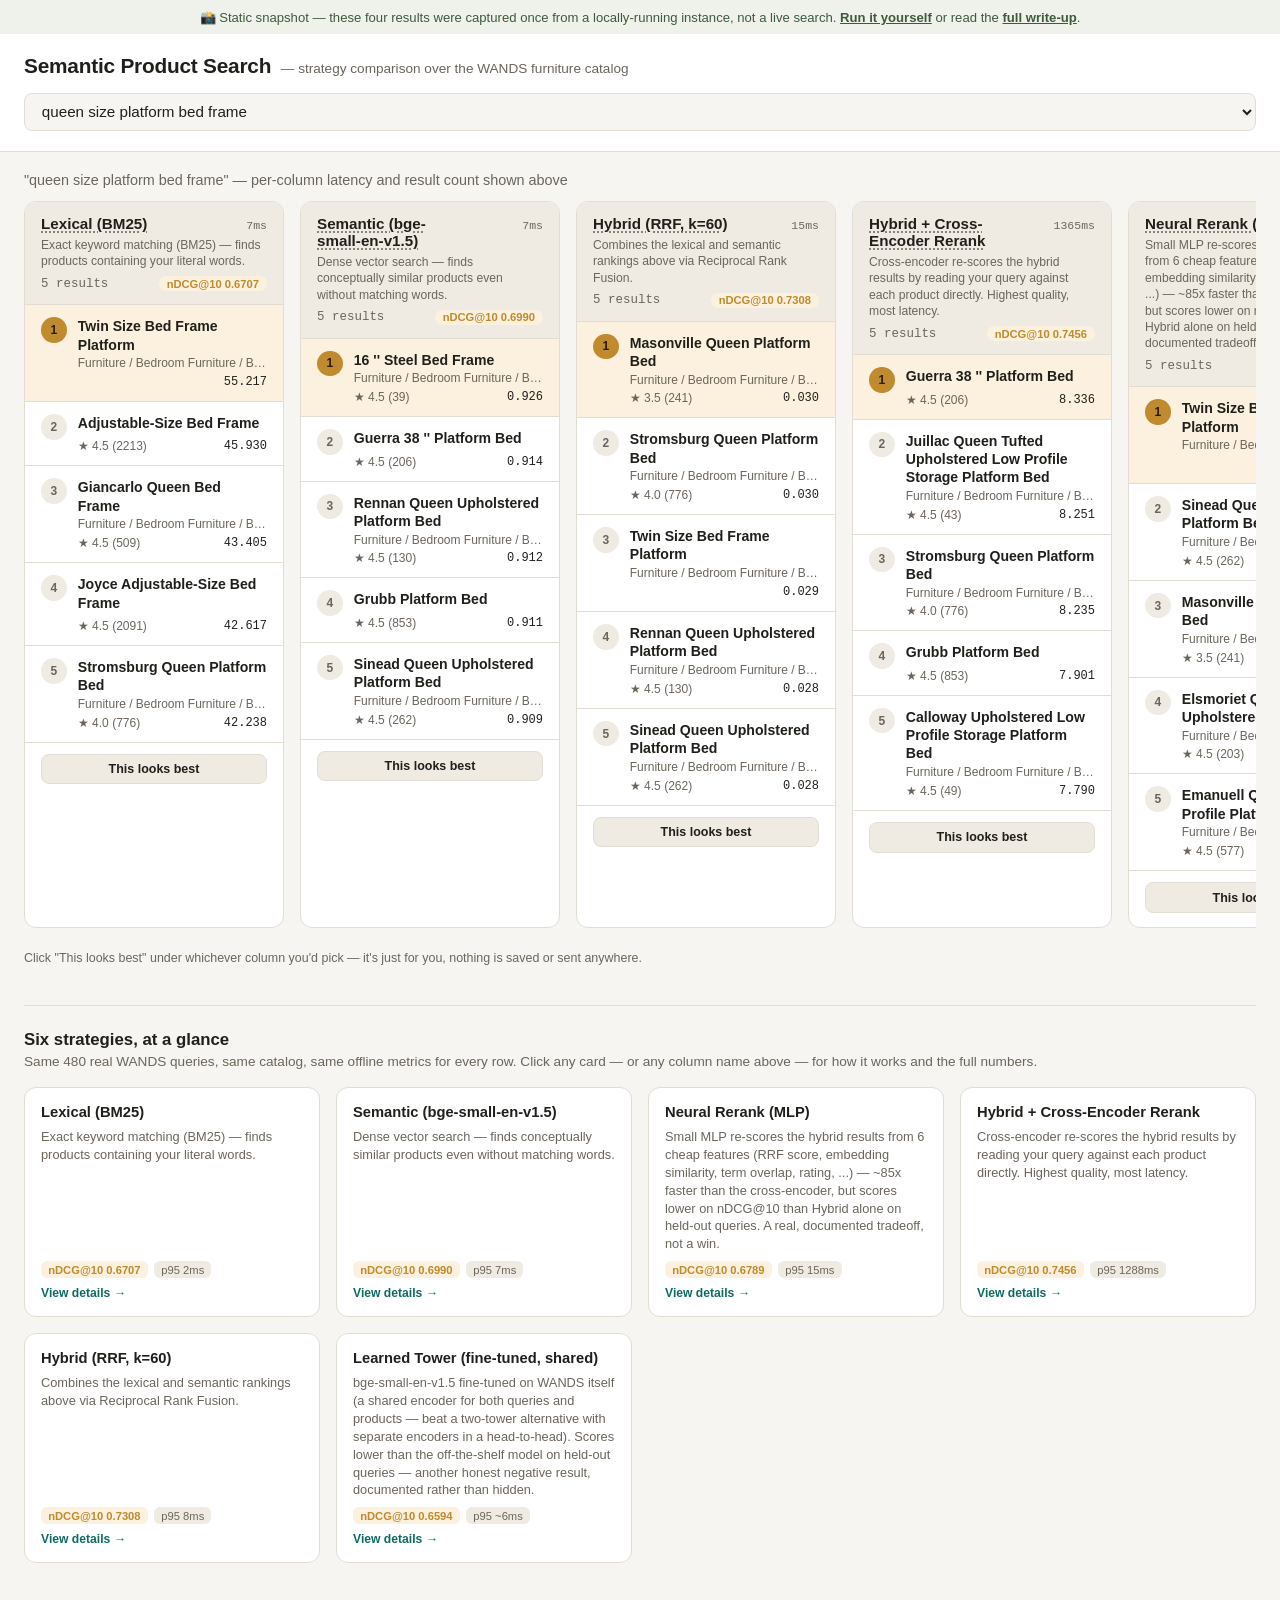
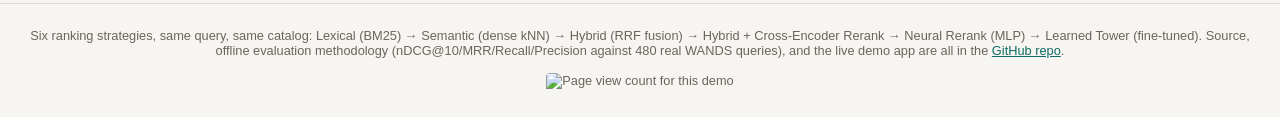
==== commit 942d3487: "Add a page-view counter to the demo footer Embeds visitorbadge.io's SVG badge (path=avantiwhenever/s" ====
--- a/docs/index.html
+++ b/docs/index.html
@@ -5,525 +5,7 @@
 <meta name="viewport" content="width=device-width, initial-scale=1" />
 <title>Semantic Product Search — Strategy Comparison (Snapshot Demo)</title>
 <meta name="description" content="Real captured results comparing Lexical, Semantic, Hybrid, and Cross-Encoder Reranked search over the WANDS furniture catalog." />
-<style>
-  :root {
-    --bg: #f7f5f1;
-    --surface: #ffffff;
-    --surface-alt: #efebe3;
-    --text: #211f1b;
-    --text-muted: #6b655c;
-    --accent: #0e6b64;
-    --accent-contrast: #ffffff;
-    --rank1: #c08a2e;
-    --rank1-bg: #fbf1de;
-    --border: #e2ddd3;
-    --banner-bg: #eef2ea;
-    --banner-text: #3d5a3a;
-  }
-
-  @media (prefers-color-scheme: dark) {
-    :root {
-      --bg: #171512;
-      --surface: #201d19;
-      --surface-alt: #2a2620;
-      --text: #edeae4;
-      --text-muted: #a39c90;
-      --accent: #3fbfb3;
-      --accent-contrast: #0a1817;
-      --rank1: #e0ac55;
-      --rank1-bg: #332a18;
-      --border: #34302a;
-      --banner-bg: #1e2a1c;
-      --banner-text: #9fd399;
-    }
-  }
-  :root[data-theme="dark"] {
-    --bg: #171512;
-    --surface: #201d19;
-    --surface-alt: #2a2620;
-    --text: #edeae4;
-    --text-muted: #a39c90;
-    --accent: #3fbfb3;
-    --accent-contrast: #0a1817;
-    --rank1: #e0ac55;
-    --rank1-bg: #332a18;
-    --border: #34302a;
-    --banner-bg: #1e2a1c;
-    --banner-text: #9fd399;
-  }
-  :root[data-theme="light"] {
-    --bg: #f7f5f1;
-    --surface: #ffffff;
-    --surface-alt: #efebe3;
-    --text: #211f1b;
-    --text-muted: #6b655c;
-    --accent: #0e6b64;
-    --accent-contrast: #ffffff;
-    --rank1: #c08a2e;
-    --rank1-bg: #fbf1de;
-    --border: #e2ddd3;
-    --banner-bg: #eef2ea;
-    --banner-text: #3d5a3a;
-  }
-
-  * { box-sizing: border-box; }
-
-  body {
-    margin: 0;
-    background: var(--bg);
-    color: var(--text);
-    font-family: -apple-system, BlinkMacSystemFont, "Segoe UI", Roboto, Helvetica, Arial, sans-serif;
-    -webkit-font-smoothing: antialiased;
-  }
-
-  .mono {
-    font-family: ui-monospace, SFMono-Regular, "SF Mono", Menlo, Consolas, monospace;
-    font-variant-numeric: tabular-nums;
-  }
-
-  a { color: var(--accent); }
-
-  .snapshot-banner {
-    background: var(--banner-bg);
-    color: var(--banner-text);
-    padding: 0.6rem 1.5rem;
-    font-size: 0.82rem;
-    text-align: center;
-  }
-  .snapshot-banner a { color: inherit; font-weight: 600; text-decoration: underline; }
-
-  header {
-    position: sticky;
-    top: 0;
-    z-index: 10;
-    background: var(--surface);
-    border-bottom: 1px solid var(--border);
-    padding: 1.25rem 1.5rem;
-  }
-
-  .title-row {
-    display: flex;
-    align-items: baseline;
-    gap: 0.6rem;
-    flex-wrap: wrap;
-    margin-bottom: 0.9rem;
-  }
-
-  h1 {
-    font-size: 1.3rem;
-    font-weight: 700;
-    letter-spacing: -0.01em;
-    margin: 0;
-    text-wrap: balance;
-  }
-
-  .subtitle {
-    color: var(--text-muted);
-    font-size: 0.85rem;
-  }
-
-  .controls {
-    display: flex;
-    gap: 0.6rem;
-    flex-wrap: wrap;
-    align-items: center;
-  }
-
-  select {
-    flex: 1 1 320px;
-    min-width: 220px;
-    padding: 0.55rem 0.8rem;
-    font-size: 0.95rem;
-    border: 1px solid var(--border);
-    border-radius: 8px;
-    background: var(--bg);
-    color: var(--text);
-  }
-
-  select:focus, button:focus-visible {
-    outline: 2px solid var(--accent);
-    outline-offset: 1px;
-  }
-
-  main {
-    padding: 1.25rem 1.5rem 2.5rem;
-  }
-
-  .status {
-    color: var(--text-muted);
-    font-size: 0.9rem;
-    margin-bottom: 0.75rem;
-    min-height: 1.2em;
-  }
-
-  .pick-note {
-    color: var(--text-muted);
-    font-size: 0.78rem;
-    margin: 0.9rem 0 0;
-  }
-
-  .columns-scroller {
-    overflow-x: auto;
-    padding-bottom: 0.5rem;
-  }
-
-  .columns {
-    display: grid;
-    grid-auto-flow: column;
-    grid-auto-columns: minmax(260px, 1fr);
-    gap: 1rem;
-    min-width: min-content;
-  }
-
-  .column {
-    background: var(--surface);
-    border: 1px solid var(--border);
-    border-radius: 12px;
-    overflow: hidden;
-    display: flex;
-    flex-direction: column;
-  }
-
-  .column.picked {
-    outline: 2px solid var(--accent);
-    outline-offset: -1px;
-  }
-
-  .column-header {
-    padding: 0.8rem 1rem;
-    background: var(--surface-alt);
-    border-bottom: 1px solid var(--border);
-  }
-
-  .column-header .name-row {
-    display: flex;
-    align-items: baseline;
-    justify-content: space-between;
-    gap: 0.5rem;
-  }
-
-  .column-header .name {
-    font-weight: 700;
-    font-size: 0.95rem;
-    text-wrap: balance;
-  }
-
-  .name-button {
-    font: inherit;
-    font-weight: 700;
-    font-size: 0.95rem;
-    text-wrap: balance;
-    text-align: left;
-    background: none;
-    border: none;
-    padding: 0;
-    color: var(--text);
-    cursor: pointer;
-    text-decoration: underline;
-    text-decoration-style: dotted;
-    text-decoration-color: var(--text-muted);
-    text-underline-offset: 3px;
-  }
-  .name-button:hover, .name-button:focus-visible {
-    color: var(--accent);
-    text-decoration-color: var(--accent);
-  }
-
-  .column-header .latency {
-    color: var(--text-muted);
-    font-size: 0.72rem;
-    white-space: nowrap;
-  }
-
-  .column-header .description {
-    color: var(--text-muted);
-    font-size: 0.76rem;
-    margin-top: 0.3rem;
-    line-height: 1.35;
-  }
-
-  .column-header .meta {
-    display: flex;
-    align-items: center;
-    justify-content: space-between;
-    color: var(--text-muted);
-    font-size: 0.78rem;
-    margin-top: 0.4rem;
-  }
-
-  .ndcg-badge {
-    display: inline-flex;
-    align-items: baseline;
-    gap: 0.25rem;
-    background: var(--rank1-bg);
-    color: var(--rank1);
-    border-radius: 999px;
-    padding: 0.1rem 0.5rem;
-    font-size: 0.7rem;
-    font-weight: 700;
-  }
-
-  .pick-button {
-    margin: 0.7rem 1rem 0.9rem;
-    padding: 0.45rem 0.7rem;
-    font-size: 0.78rem;
-    font-weight: 600;
-    background: var(--surface-alt);
-    color: var(--text);
-    border: 1px solid var(--border);
-    border-radius: 8px;
-    cursor: pointer;
-    align-self: stretch;
-  }
-  .pick-button:hover { border-color: var(--accent); }
-  .column.picked .pick-button {
-    background: var(--accent);
-    color: var(--accent-contrast);
-    border-color: var(--accent);
-  }
-
-  .card {
-    display: flex;
-    gap: 0.7rem;
-    padding: 0.75rem 1rem;
-    border-bottom: 1px solid var(--border);
-    align-items: flex-start;
-  }
-  .card:last-child { border-bottom: none; }
-
-  .card.rank-1 {
-    background: var(--rank1-bg);
-  }
-
-  .rank {
-    flex: 0 0 auto;
-    width: 1.6rem;
-    height: 1.6rem;
-    display: flex;
-    align-items: center;
-    justify-content: center;
-    border-radius: 50%;
-    background: var(--surface-alt);
-    color: var(--text-muted);
-    font-size: 0.75rem;
-    font-weight: 700;
-  }
-  .card.rank-1 .rank {
-    background: var(--rank1);
-    color: #2a1c04;
-  }
-
-  .card-body { min-width: 0; flex: 1 1 auto; }
-
-  .product-name {
-    font-size: 0.88rem;
-    font-weight: 600;
-    line-height: 1.3;
-    text-transform: capitalize;
-  }
-
-  .category {
-    color: var(--text-muted);
-    font-size: 0.75rem;
-    margin-top: 0.15rem;
-    white-space: nowrap;
-    overflow: hidden;
-    text-overflow: ellipsis;
-  }
-
-  .card-footer {
-    display: flex;
-    justify-content: space-between;
-    margin-top: 0.3rem;
-    font-size: 0.75rem;
-    color: var(--text-muted);
-  }
-
-  .score {
-    color: var(--text);
-  }
-
-  .glance {
-    margin-top: 2.5rem;
-    padding-top: 1.5rem;
-    border-top: 1px solid var(--border);
-  }
-
-  .glance h2 {
-    font-size: 1.05rem;
-    margin: 0 0 0.3rem;
-  }
-
-  .glance .glance-sub {
-    color: var(--text-muted);
-    font-size: 0.85rem;
-    margin: 0 0 1.1rem;
-  }
-
-  .glance-grid {
-    display: grid;
-    grid-template-columns: repeat(auto-fill, minmax(280px, 1fr));
-    gap: 1rem;
-  }
-
-  .glance-card {
-    background: var(--surface);
-    border: 1px solid var(--border);
-    border-radius: 12px;
-    padding: 1rem;
-    display: flex;
-    flex-direction: column;
-    gap: 0.5rem;
-    text-align: left;
-    cursor: pointer;
-    font: inherit;
-    color: inherit;
-  }
-  .glance-card:hover, .glance-card:focus-visible {
-    border-color: var(--accent);
-    outline: none;
-  }
-
-  .glance-card .glance-name {
-    font-weight: 700;
-    font-size: 0.92rem;
-  }
-
-  .glance-card .glance-desc {
-    color: var(--text-muted);
-    font-size: 0.8rem;
-    line-height: 1.4;
-    flex: 1 1 auto;
-  }
-
-  .glance-card .glance-metrics {
-    display: flex;
-    flex-wrap: wrap;
-    gap: 0.4rem;
-    font-size: 0.7rem;
-  }
-
-  .glance-metric {
-    background: var(--surface-alt);
-    color: var(--text-muted);
-    border-radius: 6px;
-    padding: 0.15rem 0.45rem;
-  }
-
-  .glance-metric.highlight {
-    background: var(--rank1-bg);
-    color: var(--rank1);
-    font-weight: 700;
-  }
-
-  .glance-card .glance-more {
-    color: var(--accent);
-    font-size: 0.76rem;
-    font-weight: 600;
-  }
-
-  .modal-overlay {
-    position: fixed;
-    inset: 0;
-    background: rgba(0, 0, 0, 0.5);
-    display: flex;
-    align-items: flex-start;
-    justify-content: center;
-    padding: 4vh 1rem;
-    overflow-y: auto;
-    z-index: 100;
-  }
-  .modal-overlay[hidden] { display: none; }
-
-  .modal {
-    background: var(--surface);
-    border-radius: 14px;
-    border: 1px solid var(--border);
-    max-width: 640px;
-    width: 100%;
-    padding: 1.5rem;
-    box-shadow: 0 20px 60px rgba(0, 0, 0, 0.3);
-  }
-
-  .modal-header {
-    display: flex;
-    align-items: flex-start;
-    justify-content: space-between;
-    gap: 1rem;
-    margin-bottom: 0.9rem;
-  }
-
-  .modal-header h3 {
-    margin: 0;
-    font-size: 1.15rem;
-  }
-
-  .modal-close {
-    flex: 0 0 auto;
-    background: var(--surface-alt);
-    border: 1px solid var(--border);
-    border-radius: 8px;
-    width: 2rem;
-    height: 2rem;
-    font-size: 1rem;
-    line-height: 1;
-    cursor: pointer;
-    color: var(--text);
-  }
-  .modal-close:hover { border-color: var(--accent); }
-
-  .modal-tagline {
-    color: var(--text-muted);
-    font-size: 0.88rem;
-    margin: 0 0 1rem;
-    line-height: 1.5;
-  }
-
-  .modal h4 {
-    font-size: 0.78rem;
-    text-transform: uppercase;
-    letter-spacing: 0.04em;
-    color: var(--text-muted);
-    margin: 1.1rem 0 0.5rem;
-  }
-
-  .modal p {
-    font-size: 0.88rem;
-    line-height: 1.55;
-    margin: 0;
-  }
-
-  .modal-metrics-table {
-    width: 100%;
-    border-collapse: collapse;
-    font-size: 0.8rem;
-  }
-  .modal-metrics-table th, .modal-metrics-table td {
-    text-align: left;
-    padding: 0.4rem 0.5rem;
-    border-bottom: 1px solid var(--border);
-  }
-  .modal-metrics-table th {
-    color: var(--text-muted);
-    font-weight: 600;
-  }
-  .modal-metrics-table td.mono { font-variant-numeric: tabular-nums; }
-
-  .modal-note {
-    font-size: 0.8rem;
-    color: var(--text-muted);
-    line-height: 1.5;
-    margin: 0.6rem 0 0;
-  }
-
-  footer {
-    padding: 1.5rem;
-    text-align: center;
-    color: var(--text-muted);
-    font-size: 0.8rem;
-    border-top: 1px solid var(--border);
-  }
-</style>
+<link rel="stylesheet" href="styles.css" />
 </head>
 <body>
 <div class="snapshot-banner">
@@ -575,10 +57,30 @@
     <p class="modal-note" id="modal-note"></p>
   </div>
 </div>
+<div class="modal-overlay" id="product-modal-overlay" hidden>
+  <div class="modal modal-wide" role="dialog" aria-modal="true" aria-labelledby="product-modal-title">
+    <div class="modal-header">
+      <h3 id="product-modal-title"></h3>
+      <button type="button" class="modal-close" id="product-modal-close" aria-label="Close">✕</button>
+    </div>
+    <p class="product-modal-category" id="product-modal-category"></p>
+    <p class="product-modal-rating" id="product-modal-rating"></p>
+    <h4>Why this result, for this query</h4>
+    <div class="appearance-list" id="product-modal-appearances"></div>
+    <h4>Product description (WANDS catalog)</h4>
+    <p id="product-modal-description"></p>
+    <h4>Product attributes (WANDS catalog)</h4>
+    <div class="feature-grid" id="product-modal-features"></div>
+    <p class="modal-note">Full product record from the WANDS dataset (product.csv) — the same catalog every strategy above searches over. productId <span class="mono" id="product-modal-id"></span>.</p>
+  </div>
+</div>
 <footer>
   Six ranking strategies, same query, same catalog: Lexical (BM25) → Semantic (dense kNN) → Hybrid (RRF fusion) → Hybrid + Cross-Encoder Rerank → Neural Rerank (MLP) → Learned Tower (fine-tuned).
   Source, offline evaluation methodology (nDCG@10/MRR/Recall/Precision against 480 real WANDS queries), and the live demo app are all in the
   <a href="https://github.com/avantiwhenever/search">GitHub repo</a>.
+  <div class="visit-counter">
+    <img src="https://api.visitorbadge.io/api/visitors?path=avantiwhenever%2Fsearch-demo&label=Page%20views&labelColor=%236b655c&countColor=%230e6b64&style=flat" alt="Page view count for this demo" loading="lazy" />
+  </div>
 </footer>
 <script>
   // Captured once via `curl localhost:8080/api/search/compare?...` against a locally-running
@@ -842,6 +344,11 @@
     }
   }
 };
+
+  // Full WANDS product.csv records for every product that appears in QUERY_DATA above —
+  // powers the per-result "why was this shown" detail modal. See dataset/product.csv
+  // (the actual WANDS catalog file) for the source of truth this is extracted from.
+  const PRODUCT_DETAILS = {"441":{"productId":"441","productName":"mosaic outdoor 3-piece bistro set","productClass":"Patio Dining Sets","categoryHierarchy":"Outdoor / Outdoor & Patio Furniture / Patio Furniture Sets / Patio Dining Sets","description":"entertain your friends with the bistro set . this beautiful outdoor furniture set adds a stylish and artful touch to your patio , porch or yard . you 'll be able to enjoy beautiful summer days with your friends and family , sipping on lemonade or coffee while sitting at the round table in matching chairs . made of durable , weather-resistant steel and ceramic mosaic tiles , this set includes two folding chairs and one table - perfect for enjoying breakfast or lunch in your backyard for years to come . when winter comes around , the 2 chairs pieces will fold to provide easy storage .","features":[{"key":"dsprimaryproductstyle","value":"traditional"},{"key":"producttype","value":"bistro set"},{"key":"tabletopwoodspecies","value":"no wood"},{"key":"overalllength-endtoend","value":"24"},{"key":"chairfeatures","value":"folding chairs"},{"key":"style","value":"modern & contemporary"},{"key":"overalltableweight","value":"32.47"},{"key":"tableshape","value":"round"},{"key":"levelofassembly","value":"partial assembly"},{"key":"chairdepth-fronttoback","value":"19"},{"key":"tablematerial","value":"tile"},{"key":"tabletopmaterial","value":"stone/concrete"},{"key":"chairweightcapacity","value":"242"},{"key":"tablewoodspecies","value":"no wood"},{"key":"chairwidth-sidetoside","value":"15"},{"key":"tabletopcolor","value":"tan/brown/green"},{"key":"piecesincluded","value":"1 table and 2 chairs"},{"key":"chairseatbackcolor","value":"black"},{"key":"chairheight-toptobottom","value":"35"},{"key":"chairouterframematerialdetails","value":"iron"},{"key":"overallproductweight","value":"16.3"},{"key":"dssecondaryproductstyle","value":"ornate traditional"},{"key":"framedurability","value":"weather resistant"},{"key":"tableweightcapacity","value":"110"},{"key":"numberofpiecesincluded","value":"3"},{"key":"overalldepth-fronttoback","value":"24"},{"key":"warrantylength","value":"1 year"},{"key":"overalltableheight","value":"27"},{"key":"numberoftablesincluded","value":"1"},{"key":"numberofchairsincluded","value":"2"},{"key":"numberofpeoplesetaccommodates","value":"2"},{"key":"benchseatingincluded","value":"no"},{"key":"umbrellaincluded","value":"no"},{"key":"foldable","value":"no"},{"key":"benchincluded","value":"no"},{"key":"cushionsincluded","value":"no"},{"key":"powdercoatedfinish","value":"no"},{"key":"californiaproposition65warningrequired","value":"no"},{"key":"withslingback","value":"no"},{"key":"firepitincluded","value":"no"},{"key":"compositewoodproductcwp","value":"no"},{"key":"firepit","value":"no"},{"key":"withstrapback","value":"no"},{"key":"chairs","value":"yes"},{"key":"chairsincluded","value":"yes"},{"key":"tableincluded","value":"yes"},{"key":"table","value":"yes"},{"key":"productwarranty","value":"yes"},{"key":"adultassemblyrequired","value":"yes"},{"key":"mosaictabletop","value":"yes"},{"key":"countryoforigin","value":"china"},{"key":"chairseatbackmaterial","value":"metal"},{"key":"tablematerial","value":"metal"},{"key":"chairouterframematerial","value":"metal"},{"key":"purposefuldistressingtype","value":"no distressing"}],"averageRating":4.5,"ratingCount":277.0,"reviewCount":171.0},"1469":{"productId":"1469","productName":"pringle 31 '' wide polyester wingback chair","productClass":"Accent Chairs","categoryHierarchy":"Furniture / Living Room Furniture / Chairs & Seating / Accent Chairs","description":"sporting a high-back silhouette for a high-end look , this wingback chair is a perfect pick for reading nooks , dining rooms , and anywhere else that could use a spare seat . its solid and manufactured wood frame is wrapped in linen-like upholstery with silver-finished nailhead trim for a touch of shimmer . the seat cushion and matching lumbar pillow ( included ) are stuffed with foam fill , and the seat cushion is removable for easy upkeep . espresso-finished legs round out the design below .","features":[{"key":"pattern","value":"solid color"},{"key":"minimumdoorwidth-sidetoside","value":"34"},{"key":"estimatedtimetosetup","value":"30"},{"key":"dssecondaryproductstyle","value":"transitional traditional"},{"key":"additionaltoolsrequirednotincluded","value":"all tools included"},{"key":"armmaterialdetails","value":"polyester"},{"key":"warrantylength","value":"1 year"},{"key":"backtype","value":"tight back"},{"key":"legmaterialdetails","value":"wood"},{"key":"warrantydetails","value":"1 year limited manufacturer warranty"},{"key":"upholsterycolor","value":"charcoal"},{"key":"cushionconstruction","value":"foam"},{"key":"style","value":"modern & contemporary"},{"key":"upholsterycolor","value":"berry - red"},{"key":"design","value":"wingback chair"},{"key":"legcolor","value":"espresso"},{"key":"productcare","value":"vacuum or brush lightly"},{"key":"seatconstruction","value":"web suspension"},{"key":"basestyle","value":"basic four leg"},{"key":"legheight-toptobottom","value":"7"},{"key":"tosspillowfillmaterial","value":"foam"},{"key":"upholsterymaterial","value":"polyester blend"},{"key":"levelofassembly","value":"partial assembly"},{"key":"removablecushionlocation","value":"seat"},{"key":"seatdepth-fronttoback","value":"23"},{"key":"overallwidth-sidetoside","value":"31"},{"key":"backheight-seattotopofback","value":"30"},{"key":"weightcapacity","value":"250"},{"key":"dsprimaryproductstyle","value":"traditional"},{"key":"armmaterial","value":"fabric"},{"key":"legmaterial","value":"solid wood"},{"key":"tosspillowupholsterymaterial","value":"polyester/polyester blend"},{"key":"upholsterycolor","value":"natural"},{"key":"upholsterycolor","value":"teal"},{"key":"upholsterymaterialdetails","value":"polyester/polyester blend"},{"key":"armtype","value":"recessed arms"},{"key":"framematerial","value":"solid + manufactured wood"},{"key":"armheight-floortoarm","value":"25"},{"key":"upholsterycolor","value":"blue"},{"key":"foamdensity","value":"1.8 lbs./cu . ft."},{"key":"framematerialdetails","value":"solid wood and plywood"},{"key":"upholsterycolor","value":"chocolate"},{"key":"overallheight-toptobottom","value":"48"},{"key":"seatheight-floortoseat","value":"20"},{"key":"overalldepth-fronttoback","value":"31"},{"key":"backfillmaterial","value":"foam"},{"key":"seatfillmaterial","value":"foam"},{"key":"seatfillmaterialdetails","value":"20 % foam"},{"key":"seatwidth-sidetoside","value":"21"},{"key":"overallproductweight","value":"24.5"},{"key":"numberofchairsincluded","value":"1"},{"key":"numberoftosspillows","value":"1"},{"key":"suggestednumberofpeopleforassemblyinstall","value":"2"},{"key":"contractgrade","value":"no"},{"key":"bs5852certified","value":"no"},{"key":"eligibleforhardwarepacks","value":"no"},{"key":"firerated","value":"no"},{"key":"containsflameretardantmaterials","value":"no"},{"key":"gots50globalorganictextilestandardcompliant","value":"no"},{"key":"generalcertificateofconformitygcc","value":"no"},{"key":"ista1acertified","value":"no"},{"key":"nfpacompliant","value":"no"},{"key":"canadaproductrestriction","value":"no"},{"key":"bhftiupholsteredfurnitureflammabilitycompliant","value":"no"},{"key":"suitableforhighuse","value":"no"},{"key":"swivel","value":"no"},{"key":"slipcovered","value":"no"},{"key":"customproduct","value":"no"},{"key":"caltb133compliant","value":"no"},{"key":"mattressincluded","value":"no"},{"key":"doublerubtested","value":"no"},{"key":"commercialwarranty","value":"no"},{"key":"sor2016-194-textileflammabilityregulations","value":"no"},{"key":"caltb116compliant","value":"no"},{"key":"ottomanincluded","value":"no"},{"key":"upholsteryfabricquality","value":"no"},{"key":"tuftedcushions","value":"no"},{"key":"fireresistant","value":"no"},{"key":"reversiblecushions","value":"no"},{"key":"removablecushioncover","value":"no"},{"key":"legaldocumentation","value":"no"},{"key":"madetoorder","value":"no"},{"key":"nailheadtrim","value":"yes"},{"key":"removablecushions","value":"yes"},{"key":"compositewoodproductcwp","value":"yes"},{"key":"productwarranty","value":"yes"},{"key":"armsincluded","value":"yes"},{"key":"tosspillowsincluded","value":"yes"},{"key":"carbphaseiicompliantformaldehydeemissions","value":"yes"},{"key":"upholstered","value":"yes"},{"key":"uniformpackagingandlabelingregulationsuplrcompliant","value":"yes"},{"key":"weightcapacitygreaterthan250lbs","value":"yes"},{"key":"adultassemblyrequired","value":"yes"},{"key":"tscatitlevicompliantformaldehydeemissions","value":"yes"},{"key":"caltb117-2013compliant","value":"yes"},{"key":"countryoforigin","value":"china"},{"key":"countryoforigin-additionaldetails","value":"china"},{"key":"fullorlimitedwarranty","value":"limited"},{"key":"purposefuldistressingtype","value":"no distressing"},{"key":"supplierintendedandapproveduse","value":"residential use"}],"averageRating":4.5,"ratingCount":1732.0,"reviewCount":1154.0},"1549":{"productId":"1549","productName":"gildo 36 '' rubber solid wood dining table","productClass":"Dining Tables","categoryHierarchy":"Furniture / Kitchen & Dining Furniture / Dining Tables & Seating / Kitchen & Dining Tables","description":"this felker dining room table gives a modern magnificence to your dining room with our wonderful square table . this modern mid-century dining table is created of high-quality asian solid wood ( rubber wood ) which offers wonderful robustness and stability to the wood dining table . the surface area of this is built from high-quality wood dining table surface , which gives an awesome check . the modern style of this wood table will enhance the beauty of any dining room . durable solid wood structure , modern square design wood kitchen table delivers modernized style to your dining area and marvelous stability to this excellent square dining table . as of the ideal size , this innovative modern dining table is quick to carry , clean , assemble and modify its places , amazing designs of this unique mid-century dining table suits effectively with any room decoration . this wonderful modern dining table is friendly and tough can be a very good choice for a wonderful dining time experience with your family or friends . pieces option available : option sku : oxt-lwh-t : dining room table- square table top and 4 wooden legs kitchen room table linen white finish . option sku : oxt-mah-t : dining table- square table top and 4 wooden legs dining room table mahogany finish . option sku : oxt-oak-t : dining room table- square table top and 4 wooden legs dining room table oak finish .","features":[{"key":"toolsneededforassembly","value":"allen wrench"},{"key":"dssecondaryproductstyle","value":"transitional modern"},{"key":"style","value":"modern & contemporary"},{"key":"seatingcapacity","value":"4"},{"key":"topwoodspecies","value":"rubberwood"},{"key":"basematerial","value":"solid wood"},{"key":"warrantylength","value":"6 months"},{"key":"dswoodtone","value":"light wood"},{"key":"dsprimaryproductstyle","value":"modern"},{"key":"basecolor","value":"mahogany"},{"key":"topcolor","value":"linen white"},{"key":"overallheight-toptobottom","value":"30"},{"key":"basecolor","value":"oak"},{"key":"overalldepth-fronttoback","value":"36"},{"key":"tablemechanism","value":"fixed table"},{"key":"additionaltoolsrequirednotincluded","value":"all tools included"},{"key":"countryoforigin","value":"viet nam"},{"key":"tablebasetype","value":"four leg"},{"key":"warrantydetails","value":"manufacturer warrants that its merchandise is free for manufacturing defects and will either give credit or replace defective parts for a period of up to six months from the date of purchase in accordance with the conditions set forth below . if a manufacturing defect is found , the manufacturer should be notified promptly of the defect . customers are required to submit digital images of the defects . all products are covered for any broken and cracked pieces . warranty is void for any of the following conditions : 1. improper maintenance or improper use resulting in damage . 2. warranty does not cover minor color variations between the product image and your furniture . 3. this warranty covers furniture intended for residential use only , does not cover any commercial use . 4. dissatisfaction due to buyer 's remorse . 5. normal wear and tear . damages incurred by accidents or abuse . 6. damages incurred during assembling or maintenance."},{"key":"topcolor","value":"mahogany"},{"key":"topcolor","value":"oak"},{"key":"tableshape","value":"square"},{"key":"overalllength-endtoend","value":"36"},{"key":"topmaterial","value":"solid wood"},{"key":"compositewoodproductcwp","value":"no"},{"key":"wallmounted","value":"no"},{"key":"benchesincluded","value":"no"},{"key":"extendablecollapsibletable","value":"no"},{"key":"commercialwarranty","value":"no"},{"key":"tablepadincluded","value":"no"},{"key":"adjustableheight","value":"no"},{"key":"leaf","value":"no"},{"key":"chairsincluded","value":"no"},{"key":"leafincluded","value":"no"},{"key":"tablesincluded","value":"yes"},{"key":"productwarranty","value":"yes"},{"key":"adultassemblyrequired","value":"yes"},{"key":"fullorlimitedwarranty","value":"limited"},{"key":"supplierintendedandapproveduse","value":"residential use"}],"averageRating":4.5,"ratingCount":76.0,"reviewCount":59.0},"1984":{"productId":"1984","productName":"adjustable-size bed frame","productClass":"Bed Frames|Beds","categoryHierarchy":null,"description":"set a practical foundation for your guest room or master suite with this adjustable metal bed frame ! made from steel , this sturdy design sports a matte black finish to complement any aesthetic . three adjustable rails accommodate match your bed 's exact specifications , accommodating full to king-sized mattresses , while nine legs are designed to fold out during assembly , are recessed for caution , and offer clearance for under bed storage . rounding out the design , included headboard brackets let you easily install your preferred headboard .","features":[{"key":"producttype","value":"bed frame"},{"key":"overallheight-toptobottom","value":"7"},{"key":"mattresssize","value":"king"},{"key":"mattresssize","value":"full / double"}],"averageRating":4.5,"ratingCount":2213.0,"reviewCount":1280.0},"2017":{"productId":"2017","productName":"platform twin bed frame","productClass":"Bed Frames","categoryHierarchy":null,"description":null,"features":[{"key":"clearancefromfloortoundersideofbed","value":"10"},{"key":"color","value":"black"},{"key":"lifestage","value":"kid"},{"key":"hardwarematerial","value":"steel"},{"key":"materialdetails","value":"steel"},{"key":"overallproductweight","value":"21.87"},{"key":"overallwidth-sidetoside","value":"39"},{"key":"overallheight-toptobottom","value":"12"},{"key":"weightcapacity","value":"250"},{"key":"overalllength-headtotoe","value":"75"},{"key":"productcare","value":"spot clean"},{"key":"interiordepth-fronttoback","value":"39"},{"key":"producttype","value":"platform bed"},{"key":"mattresssize","value":"twin"},{"key":"sideraillength-endtoend","value":"75"},{"key":"lifestage","value":"teen"},{"key":"interiorwidth-sidetoside","value":"12"},{"key":"powdercoatedfinish","value":"no"},{"key":"adjustablerecline","value":"no"},{"key":"casters","value":"no"},{"key":"installationrequired","value":"no"},{"key":"foot-boardbracketincluded","value":"no"},{"key":"minnesota325f177compliant","value":"no"},{"key":"bracketincluded","value":"no"},{"key":"chemicalsofconcerncompliant","value":"no"},{"key":"glossfinish","value":"no"},{"key":"foldable","value":"no"},{"key":"drawer","value":"no"},{"key":"headboardbracketincluded","value":"no"},{"key":"headboardbracketcompatible","value":"no"},{"key":"licensedproduct","value":"no"},{"key":"adjustablesize","value":"no"},{"key":"californiaproposition65warningrequired","value":"no"},{"key":"boxspringrequired","value":"no"},{"key":"compositewoodproductcwp","value":"no"},{"key":"mattressincluded","value":"no"},{"key":"cpsc-16cfr1303compliant","value":"yes"},{"key":"adultassemblyrequired","value":"yes"},{"key":"productwarranty","value":"yes"},{"key":"textileflammabilityregulationssor2016-194","value":"yes"},{"key":"non-toxic","value":"yes"},{"key":"countryoforigin","value":"china"},{"key":"material","value":"metal"},{"key":"supplierintendedandapproveduse","value":"residential use"}],"averageRating":5.0,"ratingCount":34.0,"reviewCount":23.0},"2048":{"productId":"2048","productName":"giancarlo queen bed frame","productClass":"Bed Frames|Beds","categoryHierarchy":"Furniture / Bedroom Furniture / Beds & Headboards / Beds / Queen Size Beds","description":"this premium bed frame is a strong and durable support system to hold up any box spring and mattress . this design makes adjusting the frame easy , providing the box spring with a secure and stable fit .","features":[{"key":"producttype","value":"bed frame"},{"key":"mattresssize","value":"queen"},{"key":"overallheight-toptobottom","value":"7.5"},{"key":"adjustablesize","value":"yes"}],"averageRating":4.5,"ratingCount":509.0,"reviewCount":315.0},"4254":{"productId":"4254","productName":"campania extendable solid oak dining table","productClass":"Dining Tables","categoryHierarchy":"Furniture / Kitchen & Dining Furniture / Dining Tables & Seating / Kitchen & Dining Tables / 8 + Seat Kitchen & Dining Tables","description":"the campania dining table by bernhardt will add elegance to your interior . this table with curved legs and a weathered sand finish for a rustic feel will have your home looking sophisticated .","features":[{"key":"minimumcollapsedlength-endtoend","value":"86"},{"key":"seatingcapacitywhenfullyextended","value":"12"},{"key":"ofhardwarepiecesincluded","value":"25"},{"key":"overallfullycollapseddepth-fronttoback","value":"46"},{"key":"basewoodspecies","value":"oak"},{"key":"tableshape","value":"rectangular"},{"key":"topwoodspecies","value":"oak"},{"key":"tablebasetype","value":"four leg"},{"key":"perigoldmanufacturergivenproductname","value":"campania dining table"},{"key":"basecolor","value":"weathered sand"},{"key":"maximumexpandedextendeddepth-fronttoback","value":"46"},{"key":"dssecondaryproductstyle","value":"american traditional"},{"key":"dsprimaryproductstyle","value":"traditional"},{"key":"seatingcapacitywhenfullycollapsed","value":"8"},{"key":"style","value":"rustic"},{"key":"topmaterialdetails","value":"quartered white oak veneers and mismatched flat cut white oak"},{"key":"purposefuldistressingtype","value":"wood scoring & rub through"},{"key":"warrantydetails","value":"bernhardt warrants its residential casegoods products free from defects in material and workmanship under normal use and service for a period of three ( 3 ) years from the date of the initial shipment to a bernhardt authorized dealer . bernhardt warrants fabrics , leathers , cushions , and other filling materials , natural materials free from defects in material and workmanship for a period of one ( 1 ) year from date of shipment to the dealer."},{"key":"leafwidth-sidetoside","value":"46"},{"key":"toolsneededforassembly","value":"open wrench"},{"key":"overallheight-toptobottom","value":"30"},{"key":"countryoforigin-additionaldetails","value":"viet nam"},{"key":"legheight-toptobottom","value":"25.5"},{"key":"dswoodtone","value":"medium wood"},{"key":"topmaterial","value":"manufactured wood"},{"key":"countryoforigin","value":"vietnam"},{"key":"warrantylength","value":"3 years"},{"key":"maximumexpandedextendedlength-endtoend","value":"110"},{"key":"ofstepsrequired","value":"5"},{"key":"overallproductweight","value":"282"},{"key":"leaflength-endtoend","value":"24"},{"key":"basematerial","value":"solid wood"},{"key":"tablemechanism","value":"removable leaf"},{"key":"levelofassembly","value":"partial assembly"},{"key":"topcolor","value":"weathered sand"},{"key":"naturalvariationtype","value":"natural wood grain color variation"},{"key":"numberofleaves","value":"1"},{"key":"ofpiecestobeassembled","value":"2"},{"key":"suggestednumberofpeopleforassemblyinstall","value":"2"},{"key":"iso14000certified","value":"no"},{"key":"iso14001certified","value":"no"},{"key":"taacompliant","value":"no"},{"key":"customproduct","value":"no"},{"key":"commercialwarranty","value":"no"},{"key":"cecertified","value":"no"},{"key":"chairsincluded","value":"no"},{"key":"calgreencompliant","value":"no"},{"key":"benchesincluded","value":"no"},{"key":"ansibifmam71standardtestmethodfordeterminingvocemissions","value":"no"},{"key":"scscertified","value":"no"},{"key":"glossfinish","value":"no"},{"key":"nfpacompliant","value":"no"},{"key":"adacompliant","value":"no"},{"key":"adjustableheight","value":"no"},{"key":"iso9001certified","value":"no"},{"key":"gsaapproved","value":"no"},{"key":"tablepadincluded","value":"no"},{"key":"ansibifmae3furnituresustainabilitystandard","value":"no"},{"key":"firerated","value":"no"},{"key":"mirrored","value":"no"},{"key":"iso9000certified","value":"no"},{"key":"storageincluded","value":"no"},{"key":"firacertified","value":"no"},{"key":"leafincluded","value":"yes"},{"key":"carbphaseiicompliantformaldehydeemissions","value":"yes"},{"key":"tablesincluded","value":"yes"},{"key":"californiaproposition65warningrequired","value":"yes"},{"key":"extendablecollapsibletable","value":"yes"},{"key":"tscatitlevicompliantformaldehydeemissions","value":"yes"},{"key":"compositewoodproductcwp","value":"yes"},{"key":"leaf","value":"yes"},{"key":"adultassemblyrequired","value":"yes"},{"key":"eligibleforhardwarepacks","value":"yes"},{"key":"generalcertificateofconformitygcc","value":"yes"},{"key":"productwarranty","value":"yes"},{"key":"fullorlimitedwarranty","value":"limited"},{"key":"supplierintendedandapproveduse","value":"residential use"}],"averageRating":5.0,"ratingCount":27.0,"reviewCount":22.0},"4285":{"productId":"4285","productName":"camerynn 30.8 '' wide armchair","productClass":null,"categoryHierarchy":"Furniture / Living Room Furniture / Chairs & Seating / Accent Chairs","description":"the couch is perfect for small apartments , dorms , and studios . classic style will add unique warmth and charm to your home . furthermore , the cover of the zippered back cushion and seat cushion is removable and washable so that you can keep it clean easily .","features":[{"key":"armtype","value":"square arms"},{"key":"seatdepthsd","value":"shallow ( under 21 '' )"},{"key":"legmaterial","value":"solid + manufactured wood"},{"key":"backfillmaterial","value":"foam"},{"key":"overallwidth-sidetoside","value":"30.8"},{"key":"dssecondaryproductstyle","value":"transitional modern"},{"key":"seatdepth-fronttoback","value":"20"},{"key":"cushionconstruction","value":"foam"},{"key":"pattern","value":"solid color"},{"key":"warrantylength","value":"60 days"},{"key":"foamdensity","value":"1.7 lbs./cu . ft."},{"key":"productcare","value":"damp cloth with a light , water-based cleaner with no detergents."},{"key":"design","value":"armchair"},{"key":"removablecushionlocation","value":"seat"},{"key":"overallproductweight","value":"44"},{"key":"waterrepellant","value":"no resiliency"},{"key":"levelofassembly","value":"partial assembly"},{"key":"weightcapacity","value":"225"},{"key":"overalldepth-fronttoback","value":"30"},{"key":"seatwidth-sidetoside","value":"22.6"},{"key":"seatconstruction","value":"sinuous springs"},{"key":"dsprimaryproductstyle","value":"modern"},{"key":"backheight-seattotopofback","value":"16.8"},{"key":"framematerial","value":"solid + manufactured wood"},{"key":"removablecushionlocation","value":"back"},{"key":"backtype","value":"cushion back"},{"key":"seatfillmaterial","value":"foam"},{"key":"overallheight-toptobottom","value":"31"},{"key":"seatheight-floortoseat","value":"17.9"},{"key":"legcolor","value":"gray"},{"key":"upholsterycolor","value":"gray"},{"key":"minimumdoorwidth-sidetoside","value":"30"},{"key":"numberofchairsincluded","value":"1"},{"key":"containsflameretardantmaterials","value":"no"},{"key":"bhftiupholsteredfurnitureflammabilitycompliant","value":"no"},{"key":"generalcertificateofconformitygcc","value":"no"},{"key":"swivel","value":"no"},{"key":"uniformpackagingandlabelingregulationsuplrcompliant","value":"no"},{"key":"nailheadtrim","value":"no"},{"key":"tuftedcushions","value":"no"},{"key":"tosspillowsincluded","value":"no"},{"key":"caltb116compliant","value":"no"},{"key":"slipcovered","value":"no"},{"key":"reversiblecushions","value":"no"},{"key":"gsaapproved","value":"no"},{"key":"firerated","value":"no"},{"key":"caltb117-2013compliant","value":"no"},{"key":"compositewoodproductcwp","value":"no"},{"key":"ansibifmax54loungepublicseating","value":"no"},{"key":"nfpacompliant","value":"no"},{"key":"calgreencompliant","value":"no"},{"key":"organic","value":"no"},{"key":"commercialwarranty","value":"no"},{"key":"ottomanincluded","value":"no"},{"key":"scscertified","value":"no"},{"key":"oeko-texcertified","value":"no"},{"key":"canadaproductrestriction","value":"no"},{"key":"taacompliant","value":"no"},{"key":"mattressincluded","value":"no"},{"key":"armsincluded","value":"yes"},{"key":"productwarranty","value":"yes"},{"key":"removablecushioncover","value":"yes"},{"key":"adultassemblyrequired","value":"yes"},{"key":"upholstered","value":"yes"},{"key":"removablecushions","value":"yes"},{"key":"fullorlimitedwarranty","value":"limited"},{"key":"purposefuldistressingtype","value":"no distressing"},{"key":"supplierintendedandapproveduse","value":"residential use"}],"averageRating":null,"ratingCount":null,"reviewCount":null},"5924":{"productId":"5924","productName":"outdoor patio furniture cover","productClass":"Furniture Covers","categoryHierarchy":"Storage & Organization / Garage & Outdoor Storage & Organization / Outdoor Covers / Patio Furniture Covers","description":"protect your high-quality garden furniture against rain , sun , wind , and dirt with this furniture cover . your furniture will stay the focal point of your garden for longer if it is maintained and protected properly . therefore its recommended that you protect your furniture with this furniture cover . individual life of your garden furniture will be extended many times over and it will look as good as new for years to come .","features":[{"key":"durability","value":"mildew resistant"},{"key":"overalldepth-fronttoback","value":"98"},{"key":"overallheight-toptobottom","value":"29"},{"key":"overallwidth-sidetoside","value":"65"},{"key":"overallwidth-sidetoside","value":"73"},{"key":"overalldepth-fronttoback","value":"91"},{"key":"overallheight-toptobottom","value":"30"},{"key":"primarymaterial","value":"polyester"},{"key":"overallwidth-sidetoside","value":"89"},{"key":"overallwidth-sidetoside","value":"91"},{"key":"overalldepth-fronttoback","value":"55"},{"key":"durability","value":"water resistant"},{"key":"durability","value":"heat resistant"},{"key":"overalldepth-fronttoback","value":"108"},{"key":"overalldepth-fronttoback","value":"79"},{"key":"overallwidth-sidetoside","value":"66"},{"key":"furnituretype","value":"patio furniture cover"},{"key":"color","value":"black"},{"key":"overallproductweight","value":"13"},{"key":"durability","value":"uv resistant"},{"key":"overallwidth-sidetoside","value":"59"},{"key":"overallheight-toptobottom","value":"28"},{"key":"overalldepth-fronttoback","value":"82"},{"key":"durability","value":"weather resistant"},{"key":"fastener","value":"tie"},{"key":"overallheight-toptobottom","value":"26"},{"key":"overallheight-toptobottom","value":"35"},{"key":"durability","value":"stain resistant"},{"key":"warrantylength","value":"1 year"},{"key":"californiaproposition65warningrequired","value":"no"},{"key":"lined","value":"no"},{"key":"satraapproved","value":"no"},{"key":"productwarranty","value":"yes"},{"key":"countryoforigin","value":"china"},{"key":"fullorlimitedwarranty","value":"limited"}],"averageRating":4.5,"ratingCount":94.0,"reviewCount":55.0},"6151":{"productId":"6151","productName":"16 '' steel bed frame","productClass":"Bed Frames|Beds","categoryHierarchy":"Furniture / Bedroom Furniture / Beds & Headboards / Beds / Queen Size Beds","description":"we 've developed this platform bed with guests and property owners in mind . the functional and stylish design will improve your room decor and guest satisfaction . this bed promise of quality and innovation lives in every product we make . this commercial-grade , heavy-duty platform bed base can support 3,000 pounds . it is designed to withstand heavy use and continue to perform . this innovative platform bed requires no box spring or foundation – while offering superior support .","features":[{"key":"mattresssize","value":"king"},{"key":"overallwidth-sidetoside","value":"39"},{"key":"overallproductweight","value":"131"},{"key":"mattresssize","value":"full / double"},{"key":"overalllength-headtotoe","value":"80"},{"key":"material","value":"steel"},{"key":"overallheight-toptobottom","value":"16"},{"key":"overallproductweight","value":"113"},{"key":"overallwidth-sidetoside","value":"76"},{"key":"warrantylength","value":"5 years"},{"key":"overallproductweight","value":"107"},{"key":"overallproductweight","value":"88"},{"key":"mattresssize","value":"hotel king"},{"key":"overallwidth-sidetoside","value":"54"},{"key":"supplierintendedandapproveduse","value":"non residential use"},{"key":"clearancefromfloortoundersideofbed","value":"16"},{"key":"estimatedtimetosetup","value":"15"},{"key":"producttype","value":"bed frame"},{"key":"mattresssize","value":"queen"},{"key":"color","value":"black"},{"key":"overallproductweight","value":"120"},{"key":"mattresssize","value":"california king"},{"key":"additionaltoolsrequirednotincluded","value":"all tools included"},{"key":"overallwidth-sidetoside","value":"60"},{"key":"mattresssize","value":"extra-long twin"},{"key":"levelofassembly","value":"partial assembly"},{"key":"weightcapacity","value":"3000"},{"key":"overallwidth-sidetoside","value":"72"},{"key":"overalllength-headtotoe","value":"84"},{"key":"headboardbracketincluded","value":"no"},{"key":"avoidpowertools","value":"no"},{"key":"scscertified","value":"no"},{"key":"cpsc-16cfr1500.48compliant","value":"no"},{"key":"headboardbracketcompatible","value":"no"},{"key":"ista1acertified","value":"no"},{"key":"iso9001certified","value":"no"},{"key":"iso14000certified","value":"no"},{"key":"foldable","value":"no"},{"key":"generalcertificateofconformitygcc","value":"no"},{"key":"taacompliant","value":"no"},{"key":"nfpacompliant","value":"no"},{"key":"casters","value":"no"},{"key":"iso9000certified","value":"no"},{"key":"boxspringrequired","value":"no"},{"key":"canadaproductrestriction","value":"no"},{"key":"textilelabellingandadvertisingregulationscrcc1551","value":"no"},{"key":"cpsiacompliant","value":"no"},{"key":"uniformpackagingandlabelingregulationsuplrcompliant","value":"no"},{"key":"installationrequired","value":"no"},{"key":"ista3aor6acertified","value":"no"},{"key":"mattressincluded","value":"no"},{"key":"gsaapproved","value":"no"},{"key":"cpsc-16cfr1303compliant","value":"no"},{"key":"iso14001certified","value":"no"},{"key":"foldingbed","value":"yes"},{"key":"chemicalsofconcerncompliant","value":"yes"},{"key":"adultassemblyrequired","value":"yes"},{"key":"commercialwarranty","value":"yes"},{"key":"non-toxic","value":"yes"},{"key":"productwarranty","value":"yes"},{"key":"fullorlimitedwarranty","value":"limited"}],"averageRating":4.5,"ratingCount":39.0,"reviewCount":33.0},"7432":{"productId":"7432","productName":"auby 5 piece bistro set","productClass":"Patio Dining Sets","categoryHierarchy":"Outdoor / Outdoor & Patio Furniture / Patio Furniture Sets / Patio Dining Sets","description":"this outdoor 5 piece dining set patio furniture includes 4pcs folding chair and a round patio table.ideal for any outdoor space including courtyard , patio , garden , porch , balcony , around swimming pools . this charming set adds style and grace to any outdoor dining and entertainment space .","features":[{"key":"tablefeatures","value":"umbrella hole"},{"key":"warrantylength","value":"30 days"},{"key":"tablewoodspecies","value":"no wood"},{"key":"chairweightcapacity","value":"300"},{"key":"numberofpeoplesetaccommodates","value":"4"},{"key":"piecesincluded","value":"4 chairs and 1 patio table"},{"key":"overallproductweight","value":"130.5"},{"key":"chairwidth-sidetoside","value":"25"},{"key":"chairfeatures","value":"folding chairs"},{"key":"chairheight-toptobottom","value":"40.3"},{"key":"tablematerial","value":"manufactured wood"},{"key":"tabletopcolor","value":"black"},{"key":"framedurability","value":"uv resistant"},{"key":"overalllength-endtoend","value":"48"},{"key":"chairseatbackmaterial","value":"textile"},{"key":"chairdepth-fronttoback","value":"17.1"},{"key":"numberofchairsincluded","value":"4"},{"key":"producttype","value":"bistro set"},{"key":"tablecolor","value":"black"},{"key":"numberofpiecesincluded","value":"5"},{"key":"overalltableheight","value":"28"},{"key":"tableshape","value":"round"},{"key":"dsprimaryproductstyle","value":"traditional"},{"key":"chairseatbackcolor","value":"brown"},{"key":"overalldepth-fronttoback","value":"48"},{"key":"seatheightwithoutcushion","value":"16.9"},{"key":"levelofassembly","value":"partial assembly"},{"key":"dssecondaryproductstyle","value":"transitional traditional"},{"key":"numberoftablesincluded","value":"1"},{"key":"benchincluded","value":"no"},{"key":"withslingback","value":"no"},{"key":"tableleafstorage","value":"no"},{"key":"upholstered","value":"no"},{"key":"umbrellaincluded","value":"no"},{"key":"canadaproductrestriction","value":"no"},{"key":"cushionsincluded","value":"no"},{"key":"tableleafincluded","value":"no"},{"key":"compositewoodproductcwp","value":"no"},{"key":"benchseatingincluded","value":"no"},{"key":"firepitincluded","value":"no"},{"key":"commercialwarranty","value":"no"},{"key":"firepit","value":"no"},{"key":"mosaictabletop","value":"no"},{"key":"generalcertificateofconformitygcc","value":"yes"},{"key":"reclining","value":"yes"},{"key":"chairs","value":"yes"},{"key":"adultassemblyrequired","value":"yes"},{"key":"uniformpackagingandlabelingregulationsuplrcompliant","value":"yes"},{"key":"chairsincluded","value":"yes"},{"key":"tableincluded","value":"yes"},{"key":"table","value":"yes"},{"key":"productwarranty","value":"yes"},{"key":"countryoforigin","value":"china"},{"key":"countryoforigin-additionaldetails","value":"china"},{"key":"tabletopmaterial","value":"metal"},{"key":"chairouterframematerial","value":"metal"},{"key":"fullorlimitedwarranty","value":"limited"},{"key":"purposefuldistressingtype","value":"no distressing"},{"key":"supplierintendedandapproveduse","value":"residential use"},{"key":"naturalvariationtype","value":"no natural variation"}],"averageRating":5.0,"ratingCount":1.0,"reviewCount":1.0},"7435":{"productId":"7435","productName":"chapelle 5 piece bistro set","productClass":"Patio Dining Sets","categoryHierarchy":"Outdoor / Outdoor & Patio Furniture / Patio Furniture Sets / Patio Dining Sets","description":"this outdoor 5 piece dining set patio furniture iincludes 4pcs wicker chairs and a round patio table.ideal for any outdoor space including courtyard , patio , garden , porch , balcony , around swimming pools . this charming set adds style and grace to any outdoor dining and entertainment space .","features":[{"key":"chairouterframematerial","value":"wicker/rattan"},{"key":"numberofpeoplesetaccommodates","value":"4"},{"key":"tablecolor","value":"brown"},{"key":"piecesincluded","value":"4 chairs and 1 patio table"},{"key":"tabletopcolor","value":"brown"},{"key":"chairdepth-fronttoback","value":"28.7"},{"key":"tablematerial","value":"manufactured wood"},{"key":"dsprimaryproductstyle","value":"traditional"},{"key":"tablefeatures","value":"umbrella hole"},{"key":"levelofassembly","value":"partial assembly"},{"key":"tablewoodspecies","value":"no wood"},{"key":"chairwidth-sidetoside","value":"24"},{"key":"overallproductweight","value":"170.11"},{"key":"tabletopmaterial","value":"stone/concrete"},{"key":"tableshape","value":"round"},{"key":"warrantylength","value":"30 days"},{"key":"chairseatbackcolor","value":"brown"},{"key":"framedurability","value":"uv resistant"},{"key":"chairheight-toptobottom","value":"35.8"},{"key":"producttype","value":"bistro set"},{"key":"seatheightwithoutcushion","value":"16.5"},{"key":"overalldepth-fronttoback","value":"48"},{"key":"numberofchairsincluded","value":"4"},{"key":"chairweightcapacity","value":"300.00"},{"key":"overalllength-endtoend","value":"48"},{"key":"overalltableheight","value":"28"},{"key":"chairseatbackmaterial","value":"wicker/ rattan"},{"key":"dssecondaryproductstyle","value":"transitional traditional"},{"key":"numberofpiecesincluded","value":"5"},{"key":"numberoftablesincluded","value":"1"},{"key":"umbrellaincluded","value":"no"},{"key":"tableleafincluded","value":"no"},{"key":"withslingback","value":"no"},{"key":"upholstered","value":"no"},{"key":"cushionsincluded","value":"no"},{"key":"commercialwarranty","value":"no"},{"key":"firepit","value":"no"},{"key":"benchincluded","value":"no"},{"key":"tableleafstorage","value":"no"},{"key":"canadaproductrestriction","value":"no"},{"key":"benchseatingincluded","value":"no"},{"key":"compositewoodproductcwp","value":"no"},{"key":"firepitincluded","value":"no"},{"key":"reclining","value":"no"},{"key":"uniformpackagingandlabelingregulationsuplrcompliant","value":"yes"},{"key":"table","value":"yes"},{"key":"chairsincluded","value":"yes"},{"key":"generalcertificateofconformitygcc","value":"yes"},{"key":"mosaictabletop","value":"yes"},{"key":"caltb117-2013compliant","value":"yes"},{"key":"chairs","value":"yes"},{"key":"productwarranty","value":"yes"},{"key":"tableincluded","value":"yes"},{"key":"adultassemblyrequired","value":"yes"},{"key":"countryoforigin-additionaldetails","value":"china"},{"key":"countryoforigin","value":"china"},{"key":"fullorlimitedwarranty","value":"limited"},{"key":"purposefuldistressingtype","value":"no distressing"},{"key":"supplierintendedandapproveduse","value":"residential use"},{"key":"naturalvariationtype","value":"no natural variation"}],"averageRating":null,"ratingCount":null,"reviewCount":null},"10667":{"productId":"10667","productName":"ahriel 29 '' wide tufted lounge chair","productClass":"Accent Chairs","categoryHierarchy":"Furniture / Living Room Furniture / Chairs & Seating / Accent Chairs","description":"orren ellis soft accent chair is a great addition for apartments or some small space to get more comfort while reading , chatting .","features":[{"key":"warrantylength","value":"1 year"},{"key":"dsmetallic","value":"steel"},{"key":"upholsterymaterial","value":"cotton blend"},{"key":"waterrepellant","value":"no resiliency"},{"key":"seatheight-floortoseat","value":"18"},{"key":"levelofassembly","value":"partial assembly"},{"key":"armmaterial","value":"fabric"},{"key":"reasonforrestriction","value":"logistics"},{"key":"seatdepth-fronttoback","value":"14"},{"key":"armheight-floortoarm","value":"24"},{"key":"supplierintendedandapproveduse","value":"non residential use"},{"key":"design","value":"lounge chair"},{"key":"weightcapacity","value":"440"},{"key":"dssecondaryproductstyle","value":"ultra-modern"},{"key":"overallheight-toptobottom","value":"42"},{"key":"backheight-seattotopofback","value":"26"},{"key":"minimumdoorwidth-sidetoside","value":"30"},{"key":"cleaningcode","value":"ww : water-based agents only . gently remove stains by blotting."},{"key":"backfillmaterial","value":"cotton"},{"key":"productcare","value":"do not use strong liquid cleaners."},{"key":"durability","value":"mildew resistant"},{"key":"overalldepth-fronttoback","value":"23"},{"key":"backtype","value":"tufted back"},{"key":"overallwidth-sidetoside","value":"29"},{"key":"dsprimaryproductstyle","value":"modern"},{"key":"countryoforigin-additionaldetails","value":"made in china"},{"key":"pattern","value":"solid color"},{"key":"armtype","value":"flared arms"},{"key":"overallproductweight","value":"14.3"},{"key":"seatconstruction","value":"mdf"},{"key":"seatfillmaterial","value":"cotton"},{"key":"seatwidth-sidetoside","value":"16"},{"key":"numberofchairsincluded","value":"1"},{"key":"bhftiupholsteredfurnitureflammabilitycompliant","value":"no"},{"key":"ansibifmax51officeseating","value":"no"},{"key":"compositewoodproductcwp","value":"no"},{"key":"slipcovered","value":"no"},{"key":"ottomanincluded","value":"no"},{"key":"caltb116compliant","value":"no"},{"key":"nfpacompliant","value":"no"},{"key":"nailheadtrim","value":"no"},{"key":"anti-microbial","value":"no"},{"key":"swivel","value":"no"},{"key":"scscertified","value":"no"},{"key":"containsflameretardantmaterials","value":"no"},{"key":"tosspillowsincluded","value":"no"},{"key":"organic","value":"no"},{"key":"removablecushions","value":"no"},{"key":"doublerubtested","value":"no"},{"key":"firerated","value":"no"},{"key":"oeko-texcertified","value":"no"},{"key":"treatment","value":"no"},{"key":"caltb117-2013compliant","value":"no"},{"key":"calgreencompliant","value":"no"},{"key":"customproduct","value":"no"},{"key":"mattressincluded","value":"no"},{"key":"commercialwarranty","value":"no"},{"key":"adultassemblyrequired","value":"yes"},{"key":"cushionticking","value":"yes"},{"key":"gsaapproved","value":"yes"},{"key":"ansibifmax54loungepublicseating","value":"yes"},{"key":"generalcertificateofconformitygcc","value":"yes"},{"key":"productwarranty","value":"yes"},{"key":"armsincluded","value":"yes"},{"key":"upholstered","value":"yes"},{"key":"uniformpackagingandlabelingregulationsuplrcompliant","value":"yes"},{"key":"taacompliant","value":"yes"},{"key":"weightcapacitygreaterthan250lbs","value":"yes"},{"key":"canadaproductrestriction","value":"yes"},{"key":"tuftedcushions","value":"yes"},{"key":"framematerial","value":"metal"},{"key":"legmaterial","value":"metal"},{"key":"fullorlimitedwarranty","value":"limited"},{"key":"purposefuldistressingtype","value":"no distressing"},{"key":"supplierintendedandapproveduse","value":"residential use"}],"averageRating":null,"ratingCount":null,"reviewCount":null},"10847":{"productId":"10847","productName":"calloway upholstered low profile storage platform bed","productClass":"Beds","categoryHierarchy":"Furniture / Bedroom Furniture / Beds & Headboards / Beds","description":"this queen-size platform bed is an organizer 's dream , with its drawers on either side to store a variety of items from linens , blankets , and pillows to seasonal clothing . it has a solid and engineered wood frame that 's fully upholstered in a neutral hue that matches most styles and color schemes . center slats and legs add plenty of support for your mattress ( sold separately ) without the need for a box spring . in place of a headboard , stack and position pillows against the wall to create your own little for reading or relaxing before bedtime .","features":[{"key":"countryoforigin-additionaldetails","value":"made in china"},{"key":"overallwidth-sidetoside","value":"56.5"},{"key":"upholsteryfillmaterial","value":"foam"},{"key":"levelofassembly","value":"full assembly needed"},{"key":"weightcapacity","value":"250"},{"key":"bedstorageincluded","value":"drawers"},{"key":"footboardheight-toptobottom","value":"13.5"},{"key":"ofhardwarepiecesincluded","value":"91"},{"key":"ofpiecestobeassembled","value":"101"},{"key":"drawerinteriordepth-fronttoback","value":"23.5"},{"key":"overalllength-headtotoe","value":"77"},{"key":"overallheight-toptobottom","value":"13.5"},{"key":"manufacturedwoodtype","value":"mdf"},{"key":"upholsterymaterial","value":"polyester blend"},{"key":"recommendedmattressthickness","value":"8"},{"key":"ofstepsrequired","value":"14"},{"key":"overallproductweight","value":"76"},{"key":"mattresssize","value":"twin"},{"key":"overallwidth-sidetoside","value":"78"},{"key":"overalllength-headtotoe","value":"82.5"},{"key":"overallproductweight","value":"92"},{"key":"baseconstruction","value":"platform"},{"key":"mattresssize","value":"king"},{"key":"clearancefromfloortoundersideofbed","value":"1.5"},{"key":"slatmaterial","value":"manufactured wood"},{"key":"weightcapacity","value":"450"},{"key":"estimatedtimetosetup","value":"90"},{"key":"weightcapacity","value":"500"},{"key":"color","value":"blue"},{"key":"upholsterydesign","value":"fully upholstered"},{"key":"ofhardwarepiecesincluded","value":"60"},{"key":"distancebetweenslats","value":"4"},{"key":"additionalframematerialdetails","value":"88 % mdf , 12 % solid wood"},{"key":"upholsteryfillmaterial","value":"polyester"},{"key":"drawerinteriorheight-toptobottom","value":"6.5"},{"key":"mattresssize","value":"full / double"},{"key":"overallproductweight","value":"103.5"},{"key":"bedtype","value":"other"},{"key":"numberofslatsincluded","value":"26"},{"key":"warrantydetails","value":"we warrants this product to be free from defects in material and workmanship and agrees to remedy any such defect . this warranty covers one year from the date of original purchase from authorized retailers . this is solely limited to the repair or replacement of defective parts and assembly labor is not included . this warranty does not apply to any product which has been improperly assembled , subjected to misuse , or abuse of which has been altered or repaired in any way . the warranty does not cover wearing , tearing , fading , or splitting of the fabric ( where applicable ) . liability for consequential damages is excluded to the extent exclusion is permitted by law . this warranty gives you specific legal rights and you may also have other rights that vary from state to state or province to province . to obtain warranty service , the purchaser must present the original bill of sale . components repaired or replaced are warranted through the remainder of the original warranty period only . the defective components will be repaired or replaced without charge , subject to the terms and conditions described above."},{"key":"drawerinteriorwidth-sidetoside","value":"35"},{"key":"numberofslatsincluded","value":"39"},{"key":"framematerial","value":"solid + manufactured wood"},{"key":"dsprimaryproductstyle","value":"modern"},{"key":"warrantylength","value":"1 year"},{"key":"numberofcentersupportlegs","value":"4"},{"key":"numberofslatsincluded","value":"24"},{"key":"mattresssize","value":"queen"},{"key":"overallwidth-sidetoside","value":"41.5"},{"key":"color","value":"gray"},{"key":"ofhardwarepiecesincluded","value":"95"},{"key":"overallproductweight","value":"85"},{"key":"dssecondaryproductstyle","value":"seasonal"},{"key":"overallwidth-sidetoside","value":"62.5"},{"key":"color","value":"black"},{"key":"numberofstoragedrawers","value":"1"},{"key":"footboarddepth-fronttoback","value":"1"},{"key":"suggestednumberofpeopleforassemblyinstall","value":"2"},{"key":"numberofstoragedrawers","value":"2"},{"key":"mattressincluded","value":"no"},{"key":"organic","value":"no"},{"key":"textilelabellingandadvertisingregulationscrcc1551","value":"no"},{"key":"oeko-texcertified","value":"no"},{"key":"canopyfabricincluded","value":"no"},{"key":"iron","value":"no"},{"key":"compatiblewithadjustablebed","value":"no"},{"key":"canadaproductrestriction","value":"no"},{"key":"ista1acertified","value":"no"},{"key":"waterbedmattressincluded","value":"no"},{"key":"mattress","value":"no"},{"key":"gsaapproved","value":"no"},{"key":"murphybed","value":"no"},{"key":"installationrequired","value":"no"},{"key":"cpsiacompliant","value":"no"},{"key":"trundlebedincluded","value":"no"},{"key":"built-indesk","value":"no"},{"key":"tvbed","value":"no"},{"key":"taacompliant","value":"no"},{"key":"caltb116compliant","value":"no"},{"key":"nailheadtrim","value":"no"},{"key":"tufted","value":"no"},{"key":"boxspringrequired","value":"no"},{"key":"trundlebed","value":"no"},{"key":"nfpacompliant","value":"no"},{"key":"firerated","value":"no"},{"key":"scscertified","value":"no"},{"key":"additionalintendeduseforchild","value":"no"},{"key":"kiln-driedwood","value":"no"},{"key":"adjustablebed","value":"no"},{"key":"wood","value":"yes"},{"key":"compositewoodproductcwp","value":"yes"},{"key":"generalcertificateofconformitygcc","value":"yes"},{"key":"sor2016-194-textileflammabilityregulations","value":"yes"},{"key":"adultassemblyrequired","value":"yes"},{"key":"drawers","value":"yes"},{"key":"tscatitlevicompliantformaldehydeemissions","value":"yes"},{"key":"centersupportlegs","value":"yes"},{"key":"eligibleforreplacementparts","value":"yes"},{"key":"uniformpackagingandlabelingregulationsuplrcompliant","value":"yes"},{"key":"cpsc-16cfr1303compliant","value":"yes"},{"key":"footboardincluded","value":"yes"},{"key":"caltb117-2013compliant","value":"yes"},{"key":"footboard","value":"yes"},{"key":"productwarranty","value":"yes"},{"key":"carbphaseiicompliantformaldehydeemissions","value":"yes"},{"key":"upholstered","value":"yes"},{"key":"commercialwarranty","value":"yes"},{"key":"countryoforigin","value":"china"},{"key":"fullorlimitedwarranty","value":"limited"},{"key":"purposefuldistressingtype","value":"no distressing"},{"key":"supplierintendedandapproveduse","value":"residential use"},{"key":"naturalvariationtype","value":"no natural variation"}],"averageRating":4.5,"ratingCount":49.0,"reviewCount":44.0},"13832":{"productId":"13832","productName":"juillac queen tufted upholstered low profile storage platform bed","productClass":"Beds","categoryHierarchy":"Furniture / Bedroom Furniture / Beds & Headboards / Beds / Queen Size Beds","description":"this upholstered queen-size platform bed is the perfect combination of luxe details and functional storage . it has a low profile frame made of solid wood that reaches into a 25 '' high panel headboard . the polyester blend is in a rich blue color and covers with the frame for a sleek look – the two hideaway drawers at the foot open for discreet storage of sheets and blankets . we love the detailing on the headboard : it features button tufted foam that provides support when you 're reading at the end of the day . this bed does not require a boxspring : just your choice of mattress ( sold separately ) onto the slats and you 're good to go .","features":[{"key":"baseconstruction","value":"platform"},{"key":"levelofassembly","value":"full assembly needed"},{"key":"countryoforigin-additionaldetails","value":"malaysia"},{"key":"overallproductweight","value":"127.5"},{"key":"framematerial","value":"solid wood"},{"key":"framematerial","value":"manufactured wood"},{"key":"color","value":"blue"},{"key":"footboardwidth-sidetoside","value":"62"},{"key":"headboardheight-toptobedframe","value":"25"},{"key":"slatmaterial","value":"solid wood"},{"key":"overallwidth-sidetoside","value":"64"},{"key":"bedstorageincluded","value":"drawers"},{"key":"overalllength-headtotoe","value":"84"},{"key":"footboarddepth-fronttoback","value":"20"},{"key":"drawerinteriorheight-toptobottom","value":"7"},{"key":"clearancefromfloortoundersideofbed","value":"3"},{"key":"weightcapacity","value":"600"},{"key":"overallheight-toptobottom","value":"46"},{"key":"numberofslatsincluded","value":"8"},{"key":"headboardshape","value":"camelback"},{"key":"drawerinteriordepth-fronttoback","value":"18"},{"key":"mattresssize","value":"queen"},{"key":"headboarddepth-fronttoback","value":"3"},{"key":"bedtype","value":"other"},{"key":"upholsterydesign","value":"fully upholstered"},{"key":"headboardwidth-sidetoside","value":"64"},{"key":"numberofcentersupportlegs","value":"4"},{"key":"headboardtype","value":"panel"},{"key":"upholsterymaterial","value":"100 % polyester"},{"key":"manufacturedwoodtype","value":"mdf"},{"key":"footboardheight-toptobottom","value":"10"},{"key":"distancebetweenslats","value":"6"},{"key":"upholsteryfillmaterial","value":"foam"},{"key":"drawerinteriorwidth-sidetoside","value":"30"},{"key":"tvbed","value":"no"},{"key":"oeko-texcertified","value":"no"},{"key":"productwarranty","value":"no"},{"key":"ista3aor6acertified","value":"no"},{"key":"mattressincluded","value":"no"},{"key":"lightedheadboard","value":"no"},{"key":"installationrequired","value":"no"},{"key":"trundlebedincluded","value":"no"},{"key":"ista1acertified","value":"no"},{"key":"adjustableheadboard","value":"no"},{"key":"finishedback","value":"no"},{"key":"commercialwarranty","value":"no"},{"key":"iso14001certified","value":"no"},{"key":"canopyfabricincluded","value":"no"},{"key":"waterbedmattressincluded","value":"no"},{"key":"iron","value":"no"},{"key":"murphybed","value":"no"},{"key":"adjustablebed","value":"no"},{"key":"canadaproductrestriction","value":"no"},{"key":"boxspringrequired","value":"no"},{"key":"trundlebed","value":"no"},{"key":"compatiblewithadjustablebed","value":"no"},{"key":"gsaapproved","value":"no"},{"key":"iso14000certified","value":"no"},{"key":"organic","value":"no"},{"key":"nailheadtrim","value":"no"},{"key":"built-indesk","value":"no"},{"key":"additionalintendeduseforchild","value":"no"},{"key":"mattress","value":"no"},{"key":"generalcertificateofconformitygcc","value":"no"},{"key":"caltb116compliant","value":"yes"},{"key":"tufted","value":"yes"},{"key":"sor2016-194-textileflammabilityregulations","value":"yes"},{"key":"headboardincluded","value":"yes"},{"key":"nfpacompliant","value":"yes"},{"key":"caltb117-2013compliant","value":"yes"},{"key":"adultassemblyrequired","value":"yes"},{"key":"scscertified","value":"yes"},{"key":"kiln-driedwood","value":"yes"},{"key":"carbphaseiicompliantformaldehydeemissions","value":"yes"},{"key":"headboard","value":"yes"},{"key":"footboardincluded","value":"yes"},{"key":"textilelabellingandadvertisingregulationscrcc1551","value":"yes"},{"key":"centersupportlegs","value":"yes"},{"key":"cpsc-16cfr1303compliant","value":"yes"},{"key":"iso9001certified","value":"yes"},{"key":"footboard","value":"yes"},{"key":"cpsc-16cfr1500.48compliant","value":"yes"},{"key":"compositewoodproductcwp","value":"yes"},{"key":"tscatitlevicompliantformaldehydeemissions","value":"yes"},{"key":"cpsiacompliant","value":"yes"},{"key":"uniformpackagingandlabelingregulationsuplrcompliant","value":"yes"},{"key":"taacompliant","value":"yes"},{"key":"drawers","value":"yes"},{"key":"upholstered","value":"yes"},{"key":"wood","value":"yes"},{"key":"iso9000certified","value":"yes"},{"key":"purposefuldistressingtype","value":"no distressing"},{"key":"supplierintendedandapproveduse","value":"residential use"},{"key":"naturalvariationtype","value":"no natural variation"}],"averageRating":4.5,"ratingCount":43.0,"reviewCount":43.0},"14115":{"productId":"14115","productName":"modern farmhouse solid wood dining table","productClass":"Dining Tables","categoryHierarchy":"Furniture / Kitchen & Dining Furniture / Dining Tables & Seating / Kitchen & Dining Tables / 6 Seat Kitchen & Dining Tables","description":"the modern farmhouse collection is an assortment of occasional tables , dining tables , desks , and chairs in classic midcentury modern styling . modern farmhouse tables utilize recovered wood , including a range of sizes , natural markings , and coloration , resulting in solid hardwood surfaces with significant character and interest . a special offering , the modern farmhouse tables both celebrate the character and uniqueness of each tree and demonstrate copeland furniture ’ s ongoing commitment to environmental sustainability .","features":[{"key":"topwoodspecies","value":"walnut"},{"key":"tablemechanism","value":"fixed table"},{"key":"basematerial","value":"solid wood"},{"key":"countryoforigin","value":"united states"},{"key":"topcolor","value":"natural walnut"},{"key":"overalllength-endtoend","value":"36"},{"key":"tableshape","value":"rectangular"},{"key":"overalllength-endtoend","value":"52"},{"key":"overalldepth-fronttoback","value":"36"},{"key":"seatingcapacity","value":"6"},{"key":"basewoodspecies","value":"ash"},{"key":"overallheight-toptobottom","value":"36"},{"key":"overallproductweight","value":"160"},{"key":"overallproductweight","value":"185"},{"key":"dssecondaryproductstyle","value":"contemporary industrial"},{"key":"overalldepth-fronttoback","value":"40"},{"key":"tablebasetype","value":"trestle"},{"key":"perigoldmanufacturergivenproductname","value":"modern farmhouse counter height farm table"},{"key":"overallproductweight","value":"115"},{"key":"overallproductweight","value":"175"},{"key":"overallproductweight","value":"130"},{"key":"naturalvariationtype","value":"natural wood grain color variation"},{"key":"overalllength-endtoend","value":"40"},{"key":"overalllength-endtoend","value":"60"},{"key":"overallproductweight","value":"85"},{"key":"overallproductweight","value":"200"},{"key":"levelofassembly","value":"full assembly needed"},{"key":"dsprimaryproductstyle","value":"industrial"},{"key":"topwoodspecies","value":"cherry"},{"key":"overalllength-endtoend","value":"72"},{"key":"countryoforigin-additionaldetails","value":"made in usa"},{"key":"style","value":"modern farmhouse"},{"key":"topcolor","value":"natural cherry"},{"key":"topmaterial","value":"solid wood"},{"key":"overallproductweight","value":"70"},{"key":"basecolor","value":"natural walnut"},{"key":"basecolor","value":"natural cherry"},{"key":"firacertified","value":"no"},{"key":"leaf","value":"no"},{"key":"commercialwarranty","value":"no"},{"key":"cpsiacompliant","value":"no"},{"key":"tablepadincluded","value":"no"},{"key":"calgreencompliant","value":"no"},{"key":"iso9001certified","value":"no"},{"key":"uniformpackagingandlabelingregulationsuplrcompliant","value":"no"},{"key":"extendablecollapsibletable","value":"no"},{"key":"leafincluded","value":"no"},{"key":"chairsincluded","value":"no"},{"key":"iso9000certified","value":"no"},{"key":"ista3aor6acertified","value":"no"},{"key":"glossfinish","value":"no"},{"key":"canadaproductrestriction","value":"no"},{"key":"ansibifmae3furnituresustainabilitystandard","value":"no"},{"key":"benchesincluded","value":"no"},{"key":"iso14000certified","value":"no"},{"key":"nfpacompliant","value":"no"},{"key":"productwarranty","value":"no"},{"key":"customproduct","value":"no"},{"key":"ista1acertified","value":"no"},{"key":"storageincluded","value":"no"},{"key":"mirrored","value":"no"},{"key":"gsaapproved","value":"no"},{"key":"scscertified","value":"no"},{"key":"adjustableheight","value":"no"},{"key":"iso14001certified","value":"no"},{"key":"generalcertificateofconformitygcc","value":"no"},{"key":"compositewoodproductcwp","value":"no"},{"key":"greenguardcertified","value":"yes"},{"key":"adultassemblyrequired","value":"yes"},{"key":"tablesincluded","value":"yes"},{"key":"purposefuldistressingtype","value":"no distressing"},{"key":"supplierintendedandapproveduse","value":"residential use"}],"averageRating":null,"ratingCount":null,"reviewCount":null},"14542":{"productId":"14542","productName":"merlyn 6- piece outdoor garden patio furniture","productClass":"Outdoor Conversation Sets","categoryHierarchy":"Outdoor / Outdoor & Patio Furniture / Patio Furniture Sets / Patio Conversation Sets","description":"able to fit a variety of living space styles and settings , this sofa and table set can be placed in an endless number of configurations , adding handsome décorto your patio , porch , backyard , balcony , poolside , garden , lawn , bistro , conservatory and other suitable space home and outside .","features":[{"key":"sofadepth-fronttoback","value":"30.7"},{"key":"cushionupholsterymaterial","value":"polyester/polyester blend"},{"key":"numberofitemsincluded","value":"6"},{"key":"tablecolor","value":"black"},{"key":"mainwoodjoinerymethod","value":"basic butt"},{"key":"cushioncolor","value":"beige"},{"key":"ottomandepth-fronttoback","value":"26.3"},{"key":"sofaweightcapacity","value":"900"},{"key":"framedurability","value":"weather resistant"},{"key":"itemsincluded","value":"cushions"},{"key":"supplierintendedandapproveduse","value":"non residential use"},{"key":"framedurability","value":"water resistant"},{"key":"tosspillowcolor","value":"red"},{"key":"seatingouterframematerial","value":"wicker/rattan"},{"key":"sofaheight-toptobottom","value":"25.5"},{"key":"itemsincluded","value":"pillow"},{"key":"tabletype","value":"coffee table"},{"key":"chairheight-toptobottom","value":"25.5"},{"key":"tableheight-toptobottom","value":"14.9"},{"key":"chairseatheightfloortoseat","value":"16.1"},{"key":"chairdepth-fronttoback","value":"30.7"},{"key":"dsprimaryproductstyle","value":"modern"},{"key":"tablelength-endtoend","value":"25.9"},{"key":"tabledepth-fronttoback","value":"25.9"},{"key":"ottomanheight-toptobottom","value":"16.1"},{"key":"tabletopmaterial","value":"glass"},{"key":"itemsincluded","value":"ottoman"},{"key":"chairfeature","value":"no features"},{"key":"framedurability","value":"rust resistant"},{"key":"itemsincluded","value":"chair"},{"key":"fullorlimitedwarranty","value":"full"},{"key":"warrantylength","value":"6 months"},{"key":"overallproductweight","value":"163"},{"key":"producttype","value":"sectional seating group"},{"key":"seatcushionthickness","value":"2.2"},{"key":"chairwidth-sidetoside","value":"34.2"},{"key":"ottomanwidth-sidetoside","value":"26.3"},{"key":"itemsincluded","value":"sofa"},{"key":"sofaseatheightfloortoseat","value":"16.1"},{"key":"cushionfillmaterial","value":"foam"},{"key":"tabletopcolor","value":"glass"},{"key":"tosspillowcolor","value":"orange"},{"key":"individualchairweightcapacity","value":"330"},{"key":"seatingcapacity","value":"5"},{"key":"itemsincluded","value":"table"},{"key":"cushioncoverclosuremethod","value":"zipper"},{"key":"dssecondaryproductstyle","value":"transitional modern"},{"key":"sofawidth-sidetoside","value":"85"},{"key":"tablematerial","value":"wicker/rattan"},{"key":"cushioncolor","value":"blue"},{"key":"levelofassembly","value":"partial assembly"},{"key":"framecolor","value":"black"},{"key":"numberoftablesincluded","value":"1"},{"key":"numberofchairsincluded","value":"1"},{"key":"numberofsofasincluded","value":"1"},{"key":"numberofottomansincluded","value":"1"},{"key":"suggestednumberofpeopleforassemblyinstall","value":"2"},{"key":"numberoftosspillowsincluded","value":"2"},{"key":"ul4041-safetystandardforoutdoorfurniture","value":"no"},{"key":"loveseatincluded","value":"no"},{"key":"oeko-texcertified","value":"no"},{"key":"kiln-driedwood","value":"no"},{"key":"storagespace","value":"no"},{"key":"adacompliant","value":"no"},{"key":"gsaapproved","value":"no"},{"key":"umbrellaincluded","value":"no"},{"key":"gots50globalorganictextilestandardcompliant","value":"no"},{"key":"bench","value":"no"},{"key":"firepitincluded","value":"no"},{"key":"chaiseincluded","value":"no"},{"key":"loveseat","value":"no"},{"key":"storage","value":"no"},{"key":"benchincluded","value":"no"},{"key":"compositewoodproductcwp","value":"no"},{"key":"sectional","value":"no"},{"key":"canadaproductrestriction","value":"no"},{"key":"coolerinsertincluded","value":"no"},{"key":"folding","value":"no"},{"key":"usdaorganicnopcertified","value":"no"},{"key":"sectionalincluded","value":"no"},{"key":"eligibleforhardwarepacks","value":"no"},{"key":"chaise","value":"no"},{"key":"chairincluded","value":"yes"},{"key":"uvprotectivefinish","value":"yes"},{"key":"adultassemblyrequired","value":"yes"},{"key":"table","value":"yes"},{"key":"cushion","value":"yes"},{"key":"tosspillowsincluded","value":"yes"},{"key":"water-repellentfinish","value":"yes"},{"key":"commercialwarranty","value":"yes"},{"key":"cushionsincluded","value":"yes"},{"key":"ottomanincluded","value":"yes"},{"key":"tableincluded","value":"yes"},{"key":"machine-washablecushioncover","value":"yes"},{"key":"uniformpackagingandlabelingregulationsuplrcompliant","value":"yes"},{"key":"sofaincluded","value":"yes"},{"key":"upholstered","value":"yes"},{"key":"chairs","value":"yes"},{"key":"ottoman","value":"yes"},{"key":"sofa","value":"yes"},{"key":"productwarranty","value":"yes"},{"key":"removablecushioncover","value":"yes"},{"key":"purposefuldistressingtype","value":"no distressing"},{"key":"supplierintendedandapproveduse","value":"residential use"},{"key":"naturalvariationtype","value":"no natural variation"}],"averageRating":null,"ratingCount":null,"reviewCount":null},"14632":{"productId":"14632","productName":"atkin king upholstered platform bed","productClass":"Beds","categoryHierarchy":"Furniture / Bedroom Furniture / Beds & Headboards / Beds","description":"this full king-size platform bed frame carries with it an air of serene dignity that will bring your bedroom living space back to life . traditional details such as a pleated and button-tufted floating headboard and a low-profile body make this sophisticated selection essential in any home . this full king-size platform bed frame is outfitted with classic details such as a tufted , pleated headboard upholstered in dark gray and wingback sides . this piece stands on four stocky birch legs ; its close-to-the-ground design makes it chic and easily accessible . a dense array of slatting makes this one of the most supportive offerings in this manufacturer 's catalog .","features":[{"key":"slatmaterial","value":"wood"},{"key":"estimatedtimetosetup","value":"60"},{"key":"upholsterymaterial","value":"100 % polyester"},{"key":"bedstorageincluded","value":"none"},{"key":"overalllength-headtotoe","value":"85.25"},{"key":"ofhardwarepiecesincluded","value":"63"},{"key":"mattresssize","value":"king"},{"key":"additionalframematerialdetails","value":"birch"},{"key":"upholsteryfillmaterial","value":"foam"},{"key":"framematerial","value":"solid + manufactured wood"},{"key":"ofpiecestobeassembled","value":"26"},{"key":"upholsterydesign","value":"fully upholstered"},{"key":"numberofcentersupportlegs","value":"3"},{"key":"headboardtype","value":"panel"},{"key":"additionaltoolsrequirednotincluded","value":"screw driver"},{"key":"color","value":"dark gray"},{"key":"ofstepsrequired","value":"11"},{"key":"bedtype","value":"other"},{"key":"color","value":"light gray"},{"key":"baseconstruction","value":"platform"},{"key":"headboardshape","value":"arched"},{"key":"overallheight-toptobottom","value":"50.5"},{"key":"upholsterymaterialdetails","value":"100 % polyester"},{"key":"warrantylength","value":"90 days"},{"key":"weightcapacity","value":"550"},{"key":"numberofslatsincluded","value":"12"},{"key":"levelofassembly","value":"partial assembly"},{"key":"distancebetweenslats","value":"5"},{"key":"overallproductweight","value":"83.78"},{"key":"style","value":"glam"},{"key":"overallwidth-sidetoside","value":"84.25"},{"key":"suggestednumberofpeopleforassemblyinstall","value":"2"},{"key":"soffacompliant","value":"no"},{"key":"mattress","value":"no"},{"key":"murphybed","value":"no"},{"key":"waterbedmattressincluded","value":"no"},{"key":"caltb116compliant","value":"no"},{"key":"oeko-texcertified","value":"no"},{"key":"sor2016-194-textileflammabilityregulations","value":"no"},{"key":"tscatitlevicompliantformaldehydeemissions","value":"no"},{"key":"finishedback","value":"no"},{"key":"mattressincluded","value":"no"},{"key":"ista3aor6acertified","value":"no"},{"key":"footboardincluded","value":"no"},{"key":"adjustablebed","value":"no"},{"key":"nfpacompliant","value":"no"},{"key":"iron","value":"no"},{"key":"tvbed","value":"no"},{"key":"canopyfabricincluded","value":"no"},{"key":"organic","value":"no"},{"key":"additionalintendeduseforchild","value":"no"},{"key":"californiaproposition65warningrequired","value":"no"},{"key":"adjustableheadboard","value":"no"},{"key":"footboard","value":"no"},{"key":"caltb117-2013compliant","value":"no"},{"key":"underbedstorage","value":"no"},{"key":"lightedheadboard","value":"no"},{"key":"drawers","value":"no"},{"key":"avoidpowertools","value":"no"},{"key":"trundlebed","value":"no"},{"key":"boxspringrequired","value":"no"},{"key":"built-indesk","value":"no"},{"key":"commercialwarranty","value":"no"},{"key":"compatiblewithadjustablebed","value":"no"},{"key":"ista1acertified","value":"no"},{"key":"installationrequired","value":"no"},{"key":"trundlebedincluded","value":"no"},{"key":"cpsc-16cfr1303compliant","value":"no"},{"key":"wood","value":"yes"},{"key":"tufted","value":"yes"},{"key":"productwarranty","value":"yes"},{"key":"headboardincluded","value":"yes"},{"key":"centersupportlegs","value":"yes"},{"key":"upholstered","value":"yes"},{"key":"legs","value":"yes"},{"key":"generalcertificateofconformitygcc","value":"yes"},{"key":"carbphaseiicompliantformaldehydeemissions","value":"yes"},{"key":"compositewoodproductcwp","value":"yes"},{"key":"non-toxic","value":"yes"},{"key":"headboard","value":"yes"},{"key":"slatkitincluded","value":"yes"},{"key":"adultassemblyrequired","value":"yes"},{"key":"countryoforigin","value":"china"},{"key":"fullorlimitedwarranty","value":"limited"},{"key":"purposefuldistressingtype","value":"no distressing"},{"key":"supplierintendedandapproveduse","value":"residential use"},{"key":"naturalvariationtype","value":"no natural variation"}],"averageRating":4.0,"ratingCount":54.0,"reviewCount":36.0},"14949":{"productId":"14949","productName":"big joe kids small bean bag chair","productClass":"Bean Bags","categoryHierarchy":"Furniture / Game Tables & Game Room Furniture / Bean Bag Chairs","description":"every child enjoys a seat of the owner , and the big joe bean bag chair is perfect for any room in the house . made with tough , stain and water-resistant smart max fabric . filled with ultimax beans that conform to you . double-stitched and double zippers for added strength and safety .","features":[{"key":"overallproductweight","value":"28.1"},{"key":"upholsterymaterialdetails","value":"polyester"},{"key":"countryoforigin","value":"united states"},{"key":"lifestage","value":"adult"},{"key":"durability","value":"stain resistant"},{"key":"fillmaterial","value":"polystyrene beans"},{"key":"warrantylength","value":"30 days"},{"key":"waterrepellant","value":"no resiliency"},{"key":"lifestage","value":"kid"},{"key":"upholsterycolor","value":"dolce terrazzo"},{"key":"producttype","value":"bean bag chair"},{"key":"lifestage","value":"teen"},{"key":"overallwidth-sidetoside","value":"22"},{"key":"countryoforigin-additionaldetails","value":"made in usa"},{"key":"upholsterymaterial","value":"100 % polyester"},{"key":"overallheight-toptobottom","value":"24"},{"key":"overalldepth-fronttoback","value":"20"},{"key":"seatingcomfort","value":"medium"},{"key":"dsprimaryproductstyle","value":"modern"},{"key":"size","value":"small"},{"key":"upholsterycolor","value":"sapphire"},{"key":"dssecondaryproductstyle","value":"transitional modern"},{"key":"minimumdoorwidth-sidetoside","value":"19"},{"key":"weightcapacity","value":"250"},{"key":"upholsterycolor","value":"pink passion"},{"key":"productcare","value":"spot clean"},{"key":"containsflameretardantmaterials","value":"no"},{"key":"removablecover","value":"no"},{"key":"fireresistant","value":"no"},{"key":"canadaproductrestriction","value":"no"},{"key":"outdooruse","value":"no"},{"key":"isintendedforbabiesorinfants","value":"no"},{"key":"commercialorresidentialcertifications","value":"no"},{"key":"children ’ sproductcertificatecpc","value":"no"},{"key":"commercialwarranty","value":"no"},{"key":"licensedproduct","value":"no"},{"key":"astmf1912-17compliant","value":"yes"},{"key":"caltb117-2013compliant","value":"yes"},{"key":"fillincluded","value":"yes"},{"key":"productwarranty","value":"yes"},{"key":"cpsc-15u.s.code§1278a-children ’ sproductscontaininglead","value":"yes"},{"key":"jpmacertified","value":"yes"},{"key":"childproofclosure","value":"yes"},{"key":"uniformpackagingandlabelingregulationsuplrcompliant","value":"yes"},{"key":"pre-filled","value":"yes"},{"key":"zipperclosure","value":"yes"},{"key":"dormsku","value":"yes"},{"key":"refillable","value":"yes"},{"key":"fullorlimitedwarranty","value":"limited"},{"key":"supplierintendedandapproveduse","value":"residential use"}],"averageRating":4.5,"ratingCount":471.0,"reviewCount":302.0},"15789":{"productId":"15789","productName":"cozy kids club chair and ottoman","productClass":"Kids Chairs","categoryHierarchy":"Baby & Kids / Toddler & Kids Playroom / Playroom Furniture / Toddler & Kids Chairs & Seating","description":"this two piece set features a comfortable chair and separate ottoman made of durable vinyl . each piece has a double safety locking zipper . for ages 2 through 6 years old .","features":[{"key":"warrantydetails","value":"children ’ s factory , llc warrants that its products will be free of defects in materials and workmanship"},{"key":"overallheight-toptobottom","value":"29.87"},{"key":"overalldepth-fronttoback","value":"23.87"},{"key":"overallproductweight","value":"10"},{"key":"supplierintendedandapproveduse","value":"non residential use"},{"key":"warrantylength","value":"1 year"},{"key":"piecesincluded","value":"chair , ottoman"},{"key":"pattern","value":"solid color"},{"key":"countryoforigin","value":"united states"},{"key":"productcare","value":"wipe clean material . bleach cleanable."},{"key":"seatdepth-fronttoback","value":"10"},{"key":"seatingcapacity","value":"5"},{"key":"seatupholsterycolor","value":"blue"},{"key":"countryoforigin-additionaldetails","value":"made in usa"},{"key":"exteriormainmaterial","value":"upholstered"},{"key":"designuse","value":"club"},{"key":"backupholsterymaterial","value":"vinyl"},{"key":"color","value":"blue"},{"key":"lifestage","value":"toddler"},{"key":"agegroup","value":"2 - 6 years"},{"key":"seatheight-floortoseat","value":"9.5"},{"key":"weightcapacity","value":"100"},{"key":"seatingtype","value":"chair"},{"key":"seatwidth-sidetoside","value":"12"},{"key":"overallwidth-sidetoside","value":"23.75"},{"key":"backupholsterycolor","value":"blue"},{"key":"seatupholsterymaterial","value":"vinyl"},{"key":"drawers","value":"no"},{"key":"seatnailheadtrim","value":"no"},{"key":"cupholder","value":"no"},{"key":"tuftedbackupholstery","value":"no"},{"key":"jpmacertified","value":"no"},{"key":"weltonbackcushions","value":"no"},{"key":"powdercoatedfinish","value":"no"},{"key":"scscertified","value":"no"},{"key":"oeko-texcertified","value":"no"},{"key":"uvresistant","value":"no"},{"key":"legs","value":"no"},{"key":"adultassemblyrequired","value":"no"},{"key":"fireresistant","value":"no"},{"key":"reclining","value":"no"},{"key":"containsflameretardantmaterials","value":"no"},{"key":"swivel","value":"no"},{"key":"removablebackcushioncover","value":"no"},{"key":"removablebackcushions","value":"no"},{"key":"casters","value":"no"},{"key":"inflatable","value":"no"},{"key":"storagespaceincluded","value":"no"},{"key":"installationrequired","value":"no"},{"key":"stackable","value":"no"},{"key":"organic","value":"no"},{"key":"nailheadtrimback","value":"no"},{"key":"foldable","value":"no"},{"key":"greenguardgoldcertified","value":"no"},{"key":"additionalpartsrequired","value":"no"},{"key":"ergonomic","value":"no"},{"key":"adjustableheight","value":"no"},{"key":"gots50globalorganictextilestandardcompliant","value":"no"},{"key":"compositewoodproductcwp","value":"no"},{"key":"usdaorganicnopcertified","value":"no"},{"key":"outdooruse","value":"no"},{"key":"storagearea","value":"no"},{"key":"skirted","value":"no"},{"key":"stainresistant","value":"no"},{"key":"rocker","value":"no"},{"key":"legsincluded","value":"no"},{"key":"footrestincluded","value":"no"},{"key":"personalized","value":"no"},{"key":"canadaproductrestriction","value":"no"},{"key":"astmf3084-20compliant","value":"no"},{"key":"scratchresistant","value":"no"},{"key":"carryinghandle","value":"no"},{"key":"cullisted","value":"no"},{"key":"handpainted","value":"no"},{"key":"convertible","value":"no"},{"key":"glider","value":"no"},{"key":"waterresistant","value":"no"},{"key":"caltb117-2013compliant","value":"yes"},{"key":"ansibifmax61educationalseating","value":"yes"},{"key":"nfpacompliant","value":"yes"},{"key":"cpsc-16cfrpart1130-requirementsforconsumerregistrationofdurableinfantortoddlerproducts","value":"yes"},{"key":"armsincluded","value":"yes"},{"key":"chemicalsofconcerncompliant","value":"yes"},{"key":"sor2018-83-consumerproductscontainingleadregulations","value":"yes"},{"key":"uniformpackagingandlabelingregulationsuplrcompliant","value":"yes"},{"key":"gsaapproved","value":"yes"},{"key":"ullisted","value":"yes"},{"key":"upholsteredback","value":"yes"},{"key":"sor2016-193-surfacecoatingmaterialsregulations","value":"yes"},{"key":"commercialwarranty","value":"yes"},{"key":"cpsc-16cfr1303compliant","value":"yes"},{"key":"headrest","value":"yes"},{"key":"sor2016-195-toysregulations","value":"yes"},{"key":"cpsc-16cfr1238compliant","value":"yes"},{"key":"calgreencompliant","value":"yes"},{"key":"cpsc-15u.s.code§1278a-children ’ sproductscontaininglead","value":"yes"},{"key":"productwarranty","value":"yes"},{"key":"minnesota325f177compliant","value":"yes"},{"key":"generalcertificateofconformitygcc","value":"yes"},{"key":"cpsiacompliant","value":"yes"},{"key":"armrest","value":"yes"},{"key":"non-toxic","value":"yes"},{"key":"cpsc-16cfr1500.49compliant","value":"yes"},{"key":"children ’ sproductcertificatecpc","value":"yes"},{"key":"ottomanincluded","value":"yes"},{"key":"astmf2613-19compliant","value":"yes"},{"key":"cpsc-16cfr1500.48compliant","value":"yes"},{"key":"greenguardcertified","value":"yes"},{"key":"adacompliant","value":"yes"},{"key":"taacompliant","value":"yes"},{"key":"arms","value":"yes"},{"key":"upholsteredseat","value":"yes"},{"key":"fullorlimitedwarranty","value":"limited"},{"key":"purposefuldistressingtype","value":"no distressing"},{"key":"supplierintendedandapproveduse","value":"residential use"}],"averageRating":4.0,"ratingCount":9.0,"reviewCount":6.0},"15792":{"productId":"15792","productName":"cozy woodland kids sleeper","productClass":"Kids Chairs","categoryHierarchy":"Baby & Kids / Toddler & Kids Playroom / Playroom Furniture / Toddler & Kids Chairs & Seating","description":null,"features":[{"key":"warrantydetails","value":"children ’ s factory , llc warrants that its products will be free of defects in materials and workmanship"},{"key":"productcare","value":"wipe clean material . bleach cleanable."},{"key":"exteriormainmaterial","value":"upholstered"},{"key":"seatheight-floortoseat","value":"2.78"},{"key":"seatdepth-fronttoback","value":"20"},{"key":"pattern","value":"no pattern and not solid color"},{"key":"color","value":"blue/yellow/brown"},{"key":"warrantylength","value":"2 years"},{"key":"countryoforigin-additionaldetails","value":"made in usa"},{"key":"designuse","value":"sleeper"},{"key":"overallwidth-sidetoside","value":"15"},{"key":"countryoforigin","value":"united states"},{"key":"overalldepth-fronttoback","value":"34"},{"key":"seatwidth-sidetoside","value":"15"},{"key":"overallheight-toptobottom","value":"14"},{"key":"seatingtype","value":"chaise lounge"},{"key":"piecesincluded","value":"5 chaise lounger"},{"key":"supplierintendedandapproveduse","value":"non residential use"},{"key":"agegroup","value":"2 - 4 years"},{"key":"weightcapacity","value":"200"},{"key":"overallproductweight","value":"4"},{"key":"scscertified","value":"no"},{"key":"astmf3084-20compliant","value":"no"},{"key":"foldable","value":"no"},{"key":"cullisted","value":"no"},{"key":"armrest","value":"no"},{"key":"casters","value":"no"},{"key":"containsflameretardantmaterials","value":"no"},{"key":"oeko-texcertified","value":"no"},{"key":"stackable","value":"no"},{"key":"ottomanincluded","value":"no"},{"key":"greenguardgoldcertified","value":"no"},{"key":"outdooruse","value":"no"},{"key":"armsincluded","value":"no"},{"key":"handpainted","value":"no"},{"key":"cupholder","value":"no"},{"key":"cpsc-16cfr1500.48compliant","value":"no"},{"key":"canadaproductrestriction","value":"no"},{"key":"additionalpartsrequired","value":"no"},{"key":"organic","value":"no"},{"key":"storagearea","value":"no"},{"key":"reclining","value":"no"},{"key":"adjustableheight","value":"no"},{"key":"rocker","value":"no"},{"key":"carryinghandle","value":"no"},{"key":"inflatable","value":"no"},{"key":"adultassemblyrequired","value":"no"},{"key":"jpmacertified","value":"no"},{"key":"legs","value":"no"},{"key":"swivel","value":"no"},{"key":"personalized","value":"no"},{"key":"cpsc-15u.s.code§1278a-children ’ sproductscontaininglead","value":"yes"},{"key":"cpsc-16cfrpart1130-requirementsforconsumerregistrationofdurableinfantortoddlerproducts","value":"yes"},{"key":"upholsteredseat","value":"yes"},{"key":"sor2016-195-toysregulations","value":"yes"},{"key":"upholsteredback","value":"yes"},{"key":"chemicalsofconcerncompliant","value":"yes"},{"key":"headrest","value":"yes"},{"key":"astmf2613-19compliant","value":"yes"},{"key":"calgreencompliant","value":"yes"},{"key":"gsaapproved","value":"yes"},{"key":"compositewoodproductcwp","value":"yes"},{"key":"sor2016-193-surfacecoatingmaterialsregulations","value":"yes"},{"key":"sor2018-83-consumerproductscontainingleadregulations","value":"yes"},{"key":"productwarranty","value":"yes"},{"key":"nfpacompliant","value":"yes"},{"key":"greenguardcertified","value":"yes"},{"key":"cpsiacompliant","value":"yes"},{"key":"ergonomic","value":"yes"},{"key":"cpsc-16cfr1238compliant","value":"yes"},{"key":"taacompliant","value":"yes"},{"key":"adacompliant","value":"yes"},{"key":"commercialwarranty","value":"yes"},{"key":"cpsc-16cfr1303compliant","value":"yes"},{"key":"caltb117-2013compliant","value":"yes"},{"key":"ullisted","value":"yes"},{"key":"fullorlimitedwarranty","value":"limited"},{"key":"purposefuldistressingtype","value":"no distressing"},{"key":"supplierintendedandapproveduse","value":"residential use"}],"averageRating":5.0,"ratingCount":1.0,"reviewCount":1.0},"17011":{"productId":"17011","productName":"orna extendable dining table","productClass":null,"categoryHierarchy":"Furniture / Kitchen & Dining Furniture / Dining Tables & Seating / Kitchen & Dining Tables","description":"the orna modern grey oak extendable dining table is a stunning ingenious creation featuring a grey oak veneer finish . it features an extendable top that easily slides when both ends are pulled out . this modern dining table requires some assembly and has a dimension of w110 '' x d39 '' x h30 '' .","features":[{"key":"topmaterialdetails","value":"oak veneer"},{"key":"maximumexpandedextendeddepth-fronttoback","value":"39"},{"key":"basecolor","value":"gray oak"},{"key":"seatingcapacitywhenfullycollapsed","value":"4"},{"key":"overallproductweight","value":"182"},{"key":"maximumexpandedextendedlength-endtoend","value":"105"},{"key":"dssecondaryproductstyle","value":"transitional modern"},{"key":"basematerialdetails","value":"oak veneer"},{"key":"minimumcollapsedlength-endtoend","value":"62"},{"key":"seatingcapacitywhenfullyextended","value":"6"},{"key":"topcolor","value":"gray oak"},{"key":"overallfullycollapseddepth-fronttoback","value":"39"},{"key":"tableshape","value":"rectangular"},{"key":"dswoodtone","value":"medium wood"},{"key":"tablemechanism","value":"self-storing leaf"},{"key":"overallheight-toptobottom","value":"30"},{"key":"topmaterial","value":"manufactured wood"},{"key":"basematerial","value":"solid + manufactured wood"},{"key":"tablebasetype","value":"four leg"},{"key":"style","value":"modern & contemporary"},{"key":"dsprimaryproductstyle","value":"modern"},{"key":"numberofleaves","value":"2"},{"key":"benchesincluded","value":"no"},{"key":"adjustableheight","value":"no"},{"key":"chairsincluded","value":"no"},{"key":"glossfinish","value":"no"},{"key":"tablepadincluded","value":"no"},{"key":"commercialwarranty","value":"no"},{"key":"tablesincluded","value":"yes"},{"key":"leaf","value":"yes"},{"key":"adultassemblyrequired","value":"yes"},{"key":"tscatitlevicompliantformaldehydeemissions","value":"yes"},{"key":"compositewoodproductcwp","value":"yes"},{"key":"leafincluded","value":"yes"},{"key":"extendablecollapsibletable","value":"yes"},{"key":"carbphaseiicompliantformaldehydeemissions","value":"yes"},{"key":"countryoforigin","value":"china"},{"key":"purposefuldistressingtype","value":"no distressing"},{"key":"supplierintendedandapproveduse","value":"residential use"}],"averageRating":5.0,"ratingCount":1.0,"reviewCount":1.0},"17158":{"productId":"17158","productName":"stromsburg queen platform bed","productClass":"Beds","categoryHierarchy":"Furniture / Bedroom Furniture / Beds & Headboards / Beds / Queen Size Beds","description":"taking cues from contemporary decor , this minimalist bed frame boasts a rectangular silhouette with protruding bedrails . clean-lined and understated . it ’ s made in north america from manufactured wood and showcases a solid neutral finish for a look that fits in with a variety of color palettes .","features":[{"key":"levelofassembly","value":"full assembly needed"},{"key":"overallwidth-sidetoside","value":"74"},{"key":"weightcapacity","value":"500"},{"key":"color","value":"white"},{"key":"framematerial","value":"manufactured wood"},{"key":"estimatedtimetoassembleinternal","value":"156"},{"key":"minimumrecommendedceilingheight","value":"84"},{"key":"dsprimaryproductstyle","value":"modern"},{"key":"color","value":"off white"},{"key":"dswoodtone","value":"espresso wood"},{"key":"recommendedmattressthickness","value":"6"},{"key":"overalllength-headtotoe","value":"87"},{"key":"dssecondaryproductstyle","value":"ultra-modern"},{"key":"dswoodtone","value":"medium wood"},{"key":"color","value":"charcoal gray"},{"key":"recommendedmattressthickness","value":"12"},{"key":"color","value":"dark espresso"},{"key":"countryoforigin","value":"canada"},{"key":"countryoforigin-additionaldetails","value":"made in canada"},{"key":"style","value":"modern & contemporary"},{"key":"color","value":"espresso"},{"key":"baseconstruction","value":"platform"},{"key":"color","value":"rustic cinnamon"},{"key":"overallheight-toptobottom","value":"8"},{"key":"overallproductweight","value":"142"},{"key":"bedtype","value":"other"},{"key":"mattresssize","value":"queen"},{"key":"mattress","value":"no"},{"key":"additionalintendeduseforchild","value":"no"},{"key":"canopyfabricincluded","value":"no"},{"key":"plug-in","value":"no"},{"key":"headboardincluded","value":"no"},{"key":"waterbedmattressincluded","value":"no"},{"key":"trundlebedincluded","value":"no"},{"key":"headboard","value":"no"},{"key":"drawers","value":"no"},{"key":"upholstered","value":"no"},{"key":"compatiblewithadjustablebed","value":"no"},{"key":"underbedstorage","value":"no"},{"key":"built-indesk","value":"no"},{"key":"customproduct","value":"no"},{"key":"centersupportlegs","value":"no"},{"key":"footboardincluded","value":"no"},{"key":"murphybed","value":"no"},{"key":"installationrequired","value":"no"},{"key":"legs","value":"no"},{"key":"weeerecyclingrequired","value":"no"},{"key":"mattressincluded","value":"no"},{"key":"trundlebed","value":"no"},{"key":"adjustableheadboard","value":"no"},{"key":"adjustablebed","value":"no"},{"key":"footboard","value":"no"},{"key":"tvbed","value":"no"},{"key":"iron","value":"no"},{"key":"boxspringrequired","value":"no"},{"key":"adultassemblyrequired","value":"yes"},{"key":"non-toxic","value":"yes"},{"key":"productwarranty","value":"yes"},{"key":"wood","value":"yes"},{"key":"fullorlimitedwarranty","value":"limited"},{"key":"purposefuldistressingtype","value":"no distressing"}],"averageRating":4.0,"ratingCount":776.0,"reviewCount":446.0},"17289":{"productId":"17289","productName":"masonville queen platform bed","productClass":"Beds","categoryHierarchy":"Furniture / Bedroom Furniture / Beds & Headboards / Beds","description":"bring a streamlined style to your bedroom with this queen platform bed . a flat platform extends around the perimeter of the bed , held up by low-profile foot and side rails , while a hidden platform accommodates your preferred mattress ( not included ) without the need for a bulky box spring or bunkie board .","features":[{"key":"recommendedmattressthickness","value":"12"},{"key":"countryoforigin","value":"canada"},{"key":"headboardtype","value":"panel"},{"key":"color","value":"espresso"},{"key":"additionaltoolsrequirednotincluded","value":"screw driver"},{"key":"headboarddepth-fronttoback","value":"87"},{"key":"bedstorageincluded","value":"none"},{"key":"color","value":"off-white"},{"key":"countryoforigin-additionaldetails","value":"made in canada"},{"key":"baseconstruction","value":"platform"},{"key":"headboardshape","value":"rectangular"},{"key":"color","value":"dark espresso"},{"key":"color","value":"charcoal gray"},{"key":"headboardheight-toptobedframe","value":"38"},{"key":"levelofassembly","value":"full assembly needed"},{"key":"overallheight-toptobottom","value":"38"},{"key":"color","value":"rustic cinnamon"},{"key":"dswoodtone","value":"espresso wood"},{"key":"overallwidth-sidetoside","value":"74"},{"key":"overalllength-headtotoe","value":"87"},{"key":"headboardwidth-sidetoside","value":"74"},{"key":"mattresssize","value":"queen"},{"key":"framematerial","value":"manufactured wood"},{"key":"recommendedmattressthickness","value":"6"},{"key":"weightcapacity","value":"500"},{"key":"overallproductweight","value":"189"},{"key":"bedtype","value":"other"},{"key":"warrantylength","value":"1 year"},{"key":"clearancefromfloortoundersideofbed","value":"8"},{"key":"color","value":"white"},{"key":"numberofslatsincluded","value":"1"},{"key":"mattress","value":"no"},{"key":"boxspringrequired","value":"no"},{"key":"additionalintendeduseforchild","value":"no"},{"key":"sor2016-193-surfacecoatingmaterialsregulations","value":"no"},{"key":"upholstered","value":"no"},{"key":"footboardincluded","value":"no"},{"key":"cpsc-16cfr1303compliant","value":"no"},{"key":"iron","value":"no"},{"key":"canadaproductrestriction","value":"no"},{"key":"murphybed","value":"no"},{"key":"finishedback","value":"no"},{"key":"cpsiacompliant","value":"no"},{"key":"textilelabellingandadvertisingregulationscrcc1551","value":"no"},{"key":"waterbedmattressincluded","value":"no"},{"key":"compatiblewithadjustablebed","value":"no"},{"key":"adjustablebed","value":"no"},{"key":"drawers","value":"no"},{"key":"lightedheadboard","value":"no"},{"key":"trundlebed","value":"no"},{"key":"uniformpackagingandlabelingregulationsuplrcompliant","value":"no"},{"key":"commercialwarranty","value":"no"},{"key":"canopyfabricincluded","value":"no"},{"key":"cpsc-16cfr1500.48compliant","value":"no"},{"key":"nfpacompliant","value":"no"},{"key":"tvbed","value":"no"},{"key":"footboard","value":"no"},{"key":"installationrequired","value":"no"},{"key":"mattressincluded","value":"no"},{"key":"organic","value":"no"},{"key":"built-indesk","value":"no"},{"key":"trundlebedincluded","value":"no"},{"key":"generalcertificateofconformitygcc","value":"no"},{"key":"non-toxic","value":"yes"},{"key":"carbphaseiicompliantformaldehydeemissions","value":"yes"},{"key":"adultassemblyrequired","value":"yes"},{"key":"productwarranty","value":"yes"},{"key":"compositewoodproductcwp","value":"yes"},{"key":"headboardincluded","value":"yes"},{"key":"headboard","value":"yes"},{"key":"tscatitlevicompliantformaldehydeemissions","value":"yes"},{"key":"avoidpowertools","value":"yes"},{"key":"wood","value":"yes"},{"key":"fullorlimitedwarranty","value":"limited"},{"key":"purposefuldistressingtype","value":"no distressing"},{"key":"supplierintendedandapproveduse","value":"residential use"},{"key":"naturalvariationtype","value":"no natural variation"}],"averageRating":3.5,"ratingCount":241.0,"reviewCount":162.0},"17609":{"productId":"17609","productName":"emanuell queen tufted low profile platform bed","productClass":"Beds","categoryHierarchy":"Furniture / Bedroom Furniture / Beds & Headboards / Beds","description":"featuring a simple yet gorgeous tri-panel design , the luxurious platform bed delivers a touch of style to any setting . elegant but built to last , the bed frame has a heavy-duty birch 12-slat system for increased support and strength , easily able to support up to 600 pounds . a mattress can be placed directly on the slat system , negating the need for a box spring . fall asleep in glamorous luxury every night .","features":[{"key":"bedstorageincluded","value":"none"},{"key":"color","value":"black"},{"key":"baseconstruction","value":"platform"},{"key":"mattresssize","value":"full / double"},{"key":"clearancefromfloortoundersideofbed","value":"2.36"},{"key":"headboardtype","value":"panel"},{"key":"framematerial","value":"solid + manufactured wood"},{"key":"overallproductweight","value":"63.93"},{"key":"overalllength-headtotoe","value":"85.2"},{"key":"color","value":"gray"},{"key":"weightcapacity","value":"600"},{"key":"mainwoodjoinerymethod","value":"basic butt"},{"key":"manufacturedwoodtype","value":"plywood/laminate board"},{"key":"dssecondaryproductstyle","value":"transitional modern"},{"key":"mattresssize","value":"queen"},{"key":"dsprimaryproductstyle","value":"modern"},{"key":"upholsteryfillmaterial","value":"foam"},{"key":"overallwidth-sidetoside","value":"56.3"},{"key":"countryoforigin","value":"united states"},{"key":"headboardshape","value":"rectangular"},{"key":"overallwidth-sidetoside","value":"79.5"},{"key":"overallproductweight","value":"82.67"},{"key":"numberofslatsincluded","value":"12"},{"key":"mattresssize","value":"king"},{"key":"overallproductweight","value":"70.5"},{"key":"overallheight-toptobottom","value":"45.3"},{"key":"overallwidth-sidetoside","value":"62.9"},{"key":"warrantylength","value":"1 year"},{"key":"upholsterydesign","value":"partially upholstered"},{"key":"levelofassembly","value":"full assembly needed"},{"key":"overalllength-headtotoe","value":"81.1"},{"key":"color","value":"blue"},{"key":"upholsterymaterial","value":"velvet"},{"key":"canadaproductrestriction","value":"no"},{"key":"footboardincluded","value":"no"},{"key":"firerated","value":"no"},{"key":"additionalintendeduseforchild","value":"no"},{"key":"tvbed","value":"no"},{"key":"gsaapproved","value":"no"},{"key":"nfpacompliant","value":"no"},{"key":"taacompliant","value":"no"},{"key":"oeko-texcertified","value":"no"},{"key":"sor2016-194-textileflammabilityregulations","value":"no"},{"key":"mattressincluded","value":"no"},{"key":"footboard","value":"no"},{"key":"canopyfabricincluded","value":"no"},{"key":"caltb117-2013compliant","value":"no"},{"key":"boxspringrequired","value":"no"},{"key":"trundlebedincluded","value":"no"},{"key":"waterbedmattressincluded","value":"no"},{"key":"trundlebed","value":"no"},{"key":"lightedheadboard","value":"no"},{"key":"commercialwarranty","value":"no"},{"key":"murphybed","value":"no"},{"key":"mattress","value":"no"},{"key":"organic","value":"no"},{"key":"carbphaseiicompliantformaldehydeemissions","value":"no"},{"key":"customproduct","value":"no"},{"key":"generalcertificateofconformitygcc","value":"no"},{"key":"kiln-driedwood","value":"no"},{"key":"iron","value":"no"},{"key":"cpsc-16cfr1500.48compliant","value":"no"},{"key":"scscertified","value":"no"},{"key":"cpsc-16cfr1303compliant","value":"no"},{"key":"drawers","value":"no"},{"key":"caltb116compliant","value":"no"},{"key":"textilelabellingandadvertisingregulationscrcc1551","value":"yes"},{"key":"compositewoodproductcwp","value":"yes"},{"key":"tscatitlevicompliantformaldehydeemissions","value":"yes"},{"key":"headboard","value":"yes"},{"key":"compatiblewithadjustablebed","value":"yes"},{"key":"centersupportlegs","value":"yes"},{"key":"uniformpackagingandlabelingregulationsuplrcompliant","value":"yes"},{"key":"wood","value":"yes"},{"key":"headboardincluded","value":"yes"},{"key":"upholstered","value":"yes"},{"key":"tufted","value":"yes"},{"key":"adultassemblyrequired","value":"yes"},{"key":"adjustableheadboard","value":"yes"},{"key":"cpsiacompliant","value":"yes"},{"key":"nailheadtrim","value":"yes"},{"key":"productwarranty","value":"yes"},{"key":"fullorlimitedwarranty","value":"limited"},{"key":"purposefuldistressingtype","value":"no distressing"},{"key":"supplierintendedandapproveduse","value":"residential use"},{"key":"naturalvariationtype","value":"no natural variation"}],"averageRating":4.5,"ratingCount":577.0,"reviewCount":382.0},"19273":{"productId":"19273","productName":"eldermain 24.75 '' wide velvet armchair","productClass":"Accent Chairs","categoryHierarchy":"Furniture / Living Room Furniture / Chairs & Seating / Accent Chairs","description":"add modern elegance to your home design with this upholstered occasional chair . a curved backrest and cushioned seat provide a comfortable place to relax after a long day , while unique armrest cutouts create a contemporary feel . ideal in your home office or sitting room , this small space accent chair fits neatly alongside a sofa or end table . craft a sophisticated style in your living space when you bring home this upholstered armchair .","features":[{"key":"pattern","value":"solid color"},{"key":"waterrepellant","value":"no resiliency"},{"key":"overalldepth-fronttoback","value":"22.5"},{"key":"overallwidth-sidetoside","value":"24.75"},{"key":"design","value":"armchair"},{"key":"armheight-floortoarm","value":"26"},{"key":"framematerial","value":"manufactured wood"},{"key":"seatheight-floortoseat","value":"17.75"},{"key":"levelofassembly","value":"partial assembly"},{"key":"seatconstruction","value":"web suspension"},{"key":"seatwidth-sidetoside","value":"18.25"},{"key":"warrantylength","value":"1 year"},{"key":"armtype","value":"round arms"},{"key":"backfillmaterialdetails","value":"foam"},{"key":"armmaterialdetails","value":"velvet"},{"key":"basestyle","value":"basic four leg"},{"key":"cushionconstruction","value":"foam"},{"key":"productcare","value":"dust with soft , dry cloth . spot treat cushion with mild soap and water , pat dry."},{"key":"overallproductweight","value":"27"},{"key":"dsprimaryproductstyle","value":"glam"},{"key":"minimumdoorwidth-sidetoside","value":"30"},{"key":"armmaterial","value":"fabric"},{"key":"seatfillmaterial","value":"foam"},{"key":"upholsterymaterial","value":"velvet"},{"key":"overallheight-toptobottom","value":"31.25"},{"key":"dssecondaryproductstyle","value":"contemporary glam"},{"key":"backtype","value":"tight back"},{"key":"seatdepth-fronttoback","value":"19"},{"key":"upholsterycolor","value":"taupe"},{"key":"weightcapacity","value":"250"},{"key":"backfillmaterial","value":"foam"},{"key":"legheight-toptobottom","value":"11.5"},{"key":"backheight-seattotopofback","value":"13.5"},{"key":"legcolor","value":"champagne"},{"key":"numberofchairsincluded","value":"1"},{"key":"nailheadtrim","value":"no"},{"key":"gsaapproved","value":"no"},{"key":"bhftiupholsteredfurnitureflammabilitycompliant","value":"no"},{"key":"caltb117-2013compliant","value":"no"},{"key":"tosspillowsincluded","value":"no"},{"key":"generalcertificateofconformitygcc","value":"no"},{"key":"swivel","value":"no"},{"key":"fireresistant","value":"no"},{"key":"removablecushions","value":"no"},{"key":"ista1acertified","value":"no"},{"key":"doublerubtested","value":"no"},{"key":"slipcovered","value":"no"},{"key":"oeko-texstandard100certified","value":"no"},{"key":"caltb116compliant","value":"no"},{"key":"iso14001certified","value":"no"},{"key":"scscertified","value":"no"},{"key":"iso9001certified","value":"no"},{"key":"ansibifmax54loungepublicseating","value":"no"},{"key":"iso9000certified","value":"no"},{"key":"commercialwarranty","value":"no"},{"key":"compositewoodproductcwp","value":"no"},{"key":"nfpacompliant","value":"no"},{"key":"containsflameretardantmaterials","value":"no"},{"key":"ottomanincluded","value":"no"},{"key":"firerated","value":"no"},{"key":"canadaproductrestriction","value":"no"},{"key":"taacompliant","value":"no"},{"key":"tuftedcushions","value":"no"},{"key":"iso14000certified","value":"no"},{"key":"uniformpackagingandlabelingregulationsuplrcompliant","value":"no"},{"key":"calgreencompliant","value":"no"},{"key":"ista3aor6acertified","value":"no"},{"key":"mattressincluded","value":"no"},{"key":"productwarranty","value":"yes"},{"key":"armsincluded","value":"yes"},{"key":"weightcapacitygreaterthan250lbs","value":"yes"},{"key":"upholstered","value":"yes"},{"key":"soffacompliant","value":"yes"},{"key":"adultassemblyrequired","value":"yes"},{"key":"legmaterial","value":"metal"},{"key":"fullorlimitedwarranty","value":"limited"},{"key":"purposefuldistressingtype","value":"no distressing"},{"key":"supplierintendedandapproveduse","value":"residential use"}],"averageRating":4.0,"ratingCount":1.0,"reviewCount":1.0},"19781":{"productId":"19781","productName":"5 piece dining bar table set counter height with 4 pub stool , modern compact breakfast table set of 4 with 3 storage shelf , perfect for small kitchen dining room oak finish","productClass":null,"categoryHierarchy":"Furniture / Kitchen & Dining Furniture / Dining Tables & Seating / Kitchen and Dining Sets","description":"introduce modern style to your casual dining with this functional 5-piece dining set.crafted from manufactured wood and metal in black finish , this five-piece set includes one rectangular table and four stools with a built-infootrest . designed with small spaces in mind , the backless stools can be easily tucked away under the table when not in use . it works well in tight space , small kitchen , small condo , studio apartment . this practical furnishing option also comes with three side shelves that are great for all of your storage needs , keeps napkins , plates , wine glass and dinnerware within ease reach . with simple yet classic bistro-style design , this piece will perfectly blend into any type of home decor and add the natural atmosphere .","features":[{"key":"fullorlimitedwarranty","value":"full"},{"key":"mainwoodjoinerymethod","value":"basic butt"},{"key":"seatingcapacity","value":"4"},{"key":"overalltablelength-endtoend","value":"44"},{"key":"tableshape","value":"rectangular"},{"key":"tablebasetype","value":"four leg"},{"key":"overalltablewidth-sidetoside","value":"36"},{"key":"dsprimaryproductstyle","value":"modern"},{"key":"additionaltoolsrequirednotincluded","value":"screw driver"},{"key":"warrantylength","value":"1 year"},{"key":"overalltableheight-toptobottom","value":"36"},{"key":"leafstoragetype","value":"fixed table"},{"key":"calgreencompliant","value":"no"},{"key":"uniformpackagingandlabelingregulationsuplrcompliant","value":"no"},{"key":"canadaproductrestriction","value":"no"},{"key":"nfpacompliant","value":"no"},{"key":"leafincluded","value":"no"},{"key":"mirrored","value":"no"},{"key":"cpsiacompliant","value":"no"},{"key":"gsaapproved","value":"no"},{"key":"eligibleforhardwarepacks","value":"no"},{"key":"compositewoodproductcwp","value":"no"},{"key":"scscertified","value":"no"},{"key":"firerated","value":"no"},{"key":"adjustabletableheight","value":"no"},{"key":"taacompliant","value":"no"},{"key":"generalcertificateofconformitygcc","value":"no"},{"key":"productwarranty","value":"yes"},{"key":"table","value":"yes"},{"key":"adultassemblyrequired","value":"yes"},{"key":"glossfinish","value":"yes"},{"key":"commercialwarranty","value":"yes"},{"key":"dsmetallic","value":"metal"},{"key":"purposefuldistressingtype","value":"no distressing"},{"key":"naturalvariationtype","value":"no natural variation"}],"averageRating":null,"ratingCount":null,"reviewCount":null},"21719":{"productId":"21719","productName":"aurelina 21.65 '' wide polyester armchair","productClass":"Accent Chairs","categoryHierarchy":"Furniture / Living Room Furniture / Chairs & Seating / Accent Chairs","description":"1.high density , stretchable woven cover , washable material , easy cleaning , no fear of messy stains , spills and damages . 2. seat with armrest and backrest , superior durability and stretch to provide high quality and comfort , have a nice rest . 3.a great addition to apartments living room or some small space like the office to get more comfort while reading or gaming . 4. simple yet contemporary modern style , bright color to enlighten the room , can easily fit into any room setting as decent furniture . 5. solid wooden legs with anti-slip pads , prevents possible sliding and shifting , proper height makes it easy for you to clean underneath the chair .","features":[{"key":"upholsterycolor","value":"multi"},{"key":"framematerial","value":"solid wood"},{"key":"armmaterial","value":"wood"},{"key":"dssecondaryproductstyle","value":"mid-century modern"},{"key":"pattern","value":"no pattern and not solid color"},{"key":"overalldepth-fronttoback","value":"28.35"},{"key":"overallwidth-sidetoside","value":"21.65"},{"key":"seatconstruction","value":"mdf"},{"key":"dsprimaryproductstyle","value":"modern"},{"key":"legmaterial","value":"manufactured wood"},{"key":"overallheight-toptobottom","value":"31.5"},{"key":"productcare","value":"do not use strong liquid cleaners"},{"key":"legmaterialdetails","value":"manufactured wood"},{"key":"waterrepellant","value":"no resiliency"},{"key":"upholsterymaterial","value":"100 % polyester"},{"key":"backheight-seattotopofback","value":"10"},{"key":"levelofassembly","value":"partial assembly"},{"key":"seatheight-floortoseat","value":"10"},{"key":"armtype","value":"round arms"},{"key":"minimumdoorwidth-sidetoside","value":"22"},{"key":"backtype","value":"tight back"},{"key":"armheight-floortoarm","value":"20"},{"key":"estimatedtimetosetup","value":"20"},{"key":"backfillmaterial","value":"foam"},{"key":"design","value":"armchair"},{"key":"seatwidth-sidetoside","value":"21.65"},{"key":"weightcapacity","value":"200"},{"key":"seatdepth-fronttoback","value":"28.35"},{"key":"seatfillmaterial","value":"foam"},{"key":"legcolor","value":"wood"},{"key":"suggestednumberofpeopleforassemblyinstall","value":"1"},{"key":"numberofchairsincluded","value":"1"},{"key":"mattressincluded","value":"no"},{"key":"tosspillowsincluded","value":"no"},{"key":"removablecushions","value":"no"},{"key":"ottomanincluded","value":"no"},{"key":"canadaproductrestriction","value":"no"},{"key":"nailheadtrim","value":"no"},{"key":"swivel","value":"no"},{"key":"slipcovered","value":"no"},{"key":"productwarranty","value":"no"},{"key":"tuftedcushions","value":"no"},{"key":"nfpacompliant","value":"yes"},{"key":"upholstered","value":"yes"},{"key":"containsflameretardantmaterials","value":"yes"},{"key":"scscertified","value":"yes"},{"key":"carbphaseiicompliantformaldehydeemissions","value":"yes"},{"key":"generalcertificateofconformitygcc","value":"yes"},{"key":"bhftiupholsteredfurnitureflammabilitycompliant","value":"yes"},{"key":"armsincluded","value":"yes"},{"key":"adultassemblyrequired","value":"yes"},{"key":"caltb116compliant","value":"yes"},{"key":"caltb117-2013compliant","value":"yes"},{"key":"uniformpackagingandlabelingregulationsuplrcompliant","value":"yes"},{"key":"tscatitlevicompliantformaldehydeemissions","value":"yes"},{"key":"compositewoodproductcwp","value":"yes"},{"key":"firacertified","value":"yes"},{"key":"firerated","value":"yes"},{"key":"greenguardcertified","value":"yes"},{"key":"commercialwarranty","value":"yes"},{"key":"countryoforigin","value":"china"},{"key":"purposefuldistressingtype","value":"no distressing"},{"key":"supplierintendedandapproveduse","value":"residential use"}],"averageRating":null,"ratingCount":null,"reviewCount":null},"22104":{"productId":"22104","productName":"premium steel patio bistro set , folding outdoor patio furniture sets , 3 piece patio set of foldable patio table and chairs , yellow","productClass":"Patio Dining Sets","categoryHierarchy":"Outdoor / Outdoor & Patio Furniture / Patio Furniture Sets / Patio Dining Sets","description":"these metal constructed outdoor table and chairs adopt a bright iona-lilly , which creates a unique artistic style . this metal outdoor furniture gives you the most wonderful view while enjoying yourself .","features":[{"key":"numberofpiecesincluded","value":"3"},{"key":"foldedtableheight","value":"37.8"},{"key":"tablewoodspecies","value":"no wood"},{"key":"dssecondaryproductstyle","value":"transitional modern"},{"key":"countryoforigin-additionaldetails","value":"made in china"},{"key":"tablefeatures","value":"folding table"},{"key":"levelofassembly","value":"partial assembly"},{"key":"producttype","value":"bistro set"},{"key":"chairheight-toptobottom","value":"31.9"},{"key":"overalllength-endtoend","value":"20.4"},{"key":"productcare","value":"prevent scratches from sharp objects on surface"},{"key":"warrantylength","value":"1 year"},{"key":"chairdepth-fronttoback","value":"17.3"},{"key":"overallproductweight","value":"30.86"},{"key":"chairweightcapacity","value":"300"},{"key":"tablecolor","value":"yellow"},{"key":"dsprimaryproductstyle","value":"modern"},{"key":"tableweightcapacity","value":"80"},{"key":"supplierintendedandapproveduse","value":"non residential use"},{"key":"chairfeatures","value":"folding chairs"},{"key":"chairwidth-sidetoside","value":"15.3"},{"key":"seatheightwithoutcushion","value":"17.7"},{"key":"overalltableheight","value":"27.55"},{"key":"tablecolor","value":"black"},{"key":"overalldepth-fronttoback","value":"18.5"},{"key":"tabletopwoodspecies","value":"no wood"},{"key":"overalltableweight","value":"11.5"},{"key":"overallchairweight","value":"13.8"},{"key":"foldedtablelength-endtoend","value":"17.7"},{"key":"foldedtabledepth-fronttoback","value":"3"},{"key":"piecesincluded","value":"3"},{"key":"reasonforrestriction","value":"logistics"},{"key":"tablemetaltype","value":"powder coated steel"},{"key":"tableshape","value":"round"},{"key":"purposefuldistressingtype","value":"coat/paint distressing"},{"key":"chairouterframemetaltype","value":"powder coated steel"},{"key":"numberoftablesincluded","value":"1"},{"key":"numberofchairsincluded","value":"2"},{"key":"numberofpeoplesetaccommodates","value":"2"},{"key":"uniformpackagingandlabelingregulationsuplrcompliant","value":"no"},{"key":"organic","value":"no"},{"key":"benchincluded","value":"no"},{"key":"upholstered","value":"no"},{"key":"tableleafstorage","value":"no"},{"key":"firepit","value":"no"},{"key":"kiln-driedwood","value":"no"},{"key":"rocker","value":"no"},{"key":"firepitincluded","value":"no"},{"key":"reclining","value":"no"},{"key":"cushionsincluded","value":"no"},{"key":"withslingback","value":"no"},{"key":"teakfinish","value":"no"},{"key":"umbrellaincluded","value":"no"},{"key":"ul4041-safetystandardforoutdoorfurniture","value":"no"},{"key":"commercialwarranty","value":"no"},{"key":"benchseatingincluded","value":"no"},{"key":"mosaictabletop","value":"no"},{"key":"tableleafincluded","value":"no"},{"key":"chairsincluded","value":"yes"},{"key":"foldable","value":"yes"},{"key":"table","value":"yes"},{"key":"productwarranty","value":"yes"},{"key":"tableincluded","value":"yes"},{"key":"eligibleforhardwarepacks","value":"yes"},{"key":"powdercoatedfinish","value":"yes"},{"key":"fireresistant","value":"yes"},{"key":"adultassemblyrequired","value":"yes"},{"key":"chairs","value":"yes"},{"key":"canadaproductrestriction","value":"yes"},{"key":"chairouterframematerial","value":"metal"},{"key":"tablematerial","value":"metal"},{"key":"chairseatbackmaterial","value":"metal"},{"key":"tabletopmaterial","value":"metal"},{"key":"fullorlimitedwarranty","value":"limited"},{"key":"purposefuldistressingtype","value":"no distressing"},{"key":"supplierintendedandapproveduse","value":"residential use"},{"key":"naturalvariationtype","value":"no natural variation"}],"averageRating":4.5,"ratingCount":51.0,"reviewCount":48.0},"22548":{"productId":"22548","productName":"esmund 20 '' wide tufted velvet side chair","productClass":"Accent Chairs","categoryHierarchy":"Furniture / Living Room Furniture / Chairs & Seating / Accent Chairs","description":"this classic and traditional style accent chair with pleated details is the perfect pick for small space . whether drawn up to your dining table or rounding out your living room with an extra seat , a small side chair like this is a great option wherever you need it . made with premium velvet fabric , comfortable for skin touch . high-density foam filling with a solid and manufactured wood frame provides comfort and support . the slender polished gold metal legs bring modern design and add to the timeless fashion of this piece .","features":[{"key":"upholsterycolor","value":"pink"},{"key":"upholsterycolor","value":"ivory"},{"key":"overallproductweight","value":"24.3"},{"key":"upholsterycolor","value":"navy"},{"key":"backtype","value":"tufted back"},{"key":"upholsterycolor","value":"mustard"},{"key":"upholsterycolor","value":"yellow"},{"key":"waterrepellant","value":"no resiliency"},{"key":"estimatedtimetosetup","value":"15"},{"key":"upholsterycolor","value":"sage"},{"key":"upholsterymaterialdetails","value":"100 % polyester"},{"key":"upholsterycolor","value":"tan"},{"key":"minimumdoorwidth-sidetoside","value":"27"},{"key":"upholsterycolor","value":"red"},{"key":"upholsterymaterial","value":"velvet"},{"key":"legmaterialdetails","value":"iron"},{"key":"basestyle","value":"basic four leg"},{"key":"upholsterycolor","value":"purple"},{"key":"weightcapacity","value":"250"},{"key":"seatheight-floortoseat","value":"17.5"},{"key":"legheight-toptobottom","value":"14.8"},{"key":"seatdepth-fronttoback","value":"16.5"},{"key":"seatwidth-sidetoside","value":"19"},{"key":"upholsterycolor","value":"teal"},{"key":"legcolor","value":"gold"},{"key":"seatdepthsd","value":"shallow ( under 21 '' )"},{"key":"warrantylength","value":"30 days"},{"key":"upholsterycolor","value":"black"},{"key":"levelofassembly","value":"partial assembly"},{"key":"seatfillmaterialdetails","value":"100 % foam"},{"key":"dssecondaryproductstyle","value":"contemporary glam"},{"key":"design","value":"side chair"},{"key":"cushionconstruction","value":"foam"},{"key":"productcare","value":"spot clean , use a commercially available home textile cleaner on the sponge block to wipe the stained area and use a garment ironing machine to slowly clean up the stained surface."},{"key":"dsprimaryproductstyle","value":"glam"},{"key":"backfillmaterialdetails","value":"100 % foam"},{"key":"upholsterycolor","value":"orange"},{"key":"seatfillmaterial","value":"foam"},{"key":"seatconstruction","value":"mdf"},{"key":"pattern","value":"solid color"},{"key":"additionaltoolsrequirednotincluded","value":"all tools included"},{"key":"overallwidth-sidetoside","value":"20"},{"key":"upholsterycolor","value":"fuchsia"},{"key":"framematerial","value":"solid + manufactured wood"},{"key":"overallheight-toptobottom","value":"30"},{"key":"backfillmaterial","value":"foam"},{"key":"upholsterycolor","value":"green"},{"key":"backheight-seattotopofback","value":"12.5"},{"key":"overalldepth-fronttoback","value":"19.5"},{"key":"numberofchairsincluded","value":"2"},{"key":"suggestednumberofpeopleforassemblyinstall","value":"2"},{"key":"fireresistant","value":"no"},{"key":"armsincluded","value":"no"},{"key":"removablecushions","value":"no"},{"key":"nailheadtrim","value":"no"},{"key":"generalcertificateofconformitygcc","value":"no"},{"key":"nfpacompliant","value":"no"},{"key":"commercialwarranty","value":"no"},{"key":"soffacompliant","value":"no"},{"key":"canadaproductrestriction","value":"no"},{"key":"sor2016-194-textileflammabilityregulations","value":"no"},{"key":"oeko-texcertified","value":"no"},{"key":"ottomanincluded","value":"no"},{"key":"swivel","value":"no"},{"key":"licensedproduct","value":"no"},{"key":"slipcovered","value":"no"},{"key":"mattressincluded","value":"no"},{"key":"ista1acertified","value":"no"},{"key":"containsflameretardantmaterials","value":"no"},{"key":"ista3aor6acertified","value":"no"},{"key":"bhftiupholsteredfurnitureflammabilitycompliant","value":"no"},{"key":"firerated","value":"no"},{"key":"tosspillowsincluded","value":"no"},{"key":"uniformpackagingandlabelingregulationsuplrcompliant","value":"yes"},{"key":"caltb117-2013compliant","value":"yes"},{"key":"upholstered","value":"yes"},{"key":"tuftedcushions","value":"yes"},{"key":"weightcapacitygreaterthan250lbs","value":"yes"},{"key":"compositewoodproductcwp","value":"yes"},{"key":"adultassemblyrequired","value":"yes"},{"key":"caltb116compliant","value":"yes"},{"key":"productwarranty","value":"yes"},{"key":"countryoforigin","value":"china"},{"key":"legmaterial","value":"metal"},{"key":"fullorlimitedwarranty","value":"limited"},{"key":"purposefuldistressingtype","value":"no distressing"},{"key":"supplierintendedandapproveduse","value":"residential use"}],"averageRating":4.5,"ratingCount":998.0,"reviewCount":657.0},"22885":{"productId":"22885","productName":"troutman 33 '' wide faux leather power standard recliner","productClass":"Recliners","categoryHierarchy":"Furniture / Living Room Furniture / Chairs & Seating / Recliners","description":"for the small reading power recliner , it 's all about creating a comfortable atmosphere . part of a line of power motion furniture , this chair has a casual nonchalant attitude and is constructed with a solid wood frame that sits atop a heavy-duty steel mechanism . in addition , the chair comes equipped with a push-button and usb charging port for added convenience . this chair will be the perfect resting perch after a long day or for a relaxing afternoon nap . sit back , relax , and recharge you and your device at the same time in comfort .","features":[{"key":"seatdepth-fronttoback","value":"21"},{"key":"fauxleathertype","value":"bi-cast leather"},{"key":"overallproductweight","value":"72"},{"key":"overallwidth-sidetoside","value":"33"},{"key":"waterrepellant","value":"no resiliency"},{"key":"weightcapacity","value":"300"},{"key":"upholsterymaterialdetails","value":"leather gel"},{"key":"positiontype","value":"infinite positions"},{"key":"fauxleathertype","value":"pu"},{"key":"minimumdoorwidth-sidetoside","value":"25.50"},{"key":"countryoforigin","value":"viet nam"},{"key":"overalldepth-fronttoback","value":"35"},{"key":"userheight","value":"61"},{"key":"framematerialdetails","value":"steel"},{"key":"motortype","value":"single motor"},{"key":"reclineangle","value":"160"},{"key":"recliningtype","value":"power"},{"key":"backfillmaterial","value":"foam"},{"key":"fullyreclineddepth-fronttoback","value":"65"},{"key":"basetype","value":"no motion"},{"key":"overallheight-toptobottom","value":"38"},{"key":"warrantylength","value":"1 year"},{"key":"print","value":"solid"},{"key":"framematerial","value":"solid wood"},{"key":"recliningtypedetails","value":"power - push button"},{"key":"cushionconstruction","value":"fiber wrapped foam"},{"key":"backfillmaterialdetails","value":"high density foam"},{"key":"design","value":"standard recliner"},{"key":"requiredbackclearancetorecline","value":"5"},{"key":"style","value":"modern & contemporary"},{"key":"backheight-seattotopofback","value":"21"},{"key":"seatwidth-sidetoside","value":"19.5"},{"key":"seatfillmaterialdetails","value":"100 % foam"},{"key":"overallheight-toptobottom","value":"39"},{"key":"seatheight-floortoseat","value":"18.5"},{"key":"upholsterymaterial","value":"faux leather"},{"key":"seatfillmaterial","value":"foam"},{"key":"wallhugger","value":"no"},{"key":"storagespaceincluded","value":"no"},{"key":"massage","value":"no"},{"key":"nailheadtrim","value":"no"},{"key":"legaldocumentation","value":"no"},{"key":"ottoman","value":"no"},{"key":"tosspillowsincluded","value":"no"},{"key":"heating","value":"no"},{"key":"storageincluded","value":"no"},{"key":"compositewoodproductcwp","value":"no"},{"key":"liftassist","value":"no"},{"key":"commercialwarranty","value":"no"},{"key":"upholstered","value":"yes"},{"key":"built-inusbport","value":"yes"},{"key":"productwarranty","value":"yes"},{"key":"adultassemblyrequired","value":"yes"},{"key":"containsflameretardantmaterials","value":"yes"},{"key":"weightcapacitygreaterthan250lbs","value":"yes"},{"key":"framematerial","value":"metal"},{"key":"fullorlimitedwarranty","value":"limited"},{"key":"supplierintendedandapproveduse","value":"residential use"}],"averageRating":4.5,"ratingCount":196.0,"reviewCount":139.0},"22886":{"productId":"22886","productName":"troutman 33 '' wide faux leather power standard recliner with massager","productClass":"Recliners","categoryHierarchy":"Furniture / Living Room Furniture / Chairs & Seating / Recliners","description":"for the small reading power recliner , it 's all about creating a comfortable atmosphere . part of a line of power motion furniture , this chair has a casual nonchalant attitude and is constructed with a solid wood frame that sits atop a heavy-duty steel mechanism . in addition , the chair comes equipped with a push-button and usb charging port for added convenience . this chair will be the perfect resting perch after a long day or for a relaxing afternoon nap . sit back , relax , and recharge you and your device at the same time in comfort .","features":[{"key":"reclineangle","value":"160"},{"key":"fauxleathertype","value":"pu"},{"key":"style","value":"modern & contemporary"},{"key":"recliningtypedetails","value":"power - push button"},{"key":"overallheight-toptobottom","value":"39"},{"key":"framematerial","value":"solid wood"},{"key":"design","value":"standard recliner"},{"key":"seatfillmaterialdetails","value":"100 % foam"},{"key":"cushionconstruction","value":"wrapper springs"},{"key":"framematerialdetails","value":"steel"},{"key":"seatdepth-fronttoback","value":"21"},{"key":"print","value":"solid"},{"key":"requiredbackclearancetorecline","value":"5"},{"key":"motortype","value":"single motor"},{"key":"overallproductweight","value":"72"},{"key":"fauxleathertype","value":"bi-cast leather"},{"key":"upholsterymaterial","value":"faux leather"},{"key":"weightcapacity","value":"300"},{"key":"basetype","value":"no motion"},{"key":"backfillmaterialdetails","value":"high density foam"},{"key":"upholsterycolor","value":"brown"},{"key":"seatfillmaterial","value":"foam"},{"key":"overallwidth-sidetoside","value":"33"},{"key":"waterrepellant","value":"no resiliency"},{"key":"fullyreclineddepth-fronttoback","value":"65"},{"key":"upholsterymaterialdetails","value":"leather gel"},{"key":"overalldepth-fronttoback","value":"35"},{"key":"backfillmaterial","value":"foam"},{"key":"seatheight-floortoseat","value":"18.5"},{"key":"legcolor","value":"black"},{"key":"backheight-seattotopofback","value":"21"},{"key":"positiontype","value":"infinite positions"},{"key":"cushionconstruction","value":"fiber wrapped foam"},{"key":"seatwidth-sidetoside","value":"19.5"},{"key":"levelofassembly","value":"partial assembly"},{"key":"userheight","value":"61"},{"key":"recliningtype","value":"power"},{"key":"compositewoodproductcwp","value":"no"},{"key":"commercialwarranty","value":"no"},{"key":"heating","value":"no"},{"key":"storageincluded","value":"no"},{"key":"ottoman","value":"no"},{"key":"storagespaceincluded","value":"no"},{"key":"wallhugger","value":"no"},{"key":"legaldocumentation","value":"no"},{"key":"nailheadtrim","value":"no"},{"key":"liftassist","value":"no"},{"key":"positionlock","value":"no"},{"key":"tosspillowsincluded","value":"no"},{"key":"upholstered","value":"yes"},{"key":"built-inusbport","value":"yes"},{"key":"adultassemblyrequired","value":"yes"},{"key":"containsflameretardantmaterials","value":"yes"},{"key":"massage","value":"yes"},{"key":"weightcapacitygreaterthan250lbs","value":"yes"},{"key":"countryoforigin","value":"china"},{"key":"framematerial","value":"metal"},{"key":"supplierintendedandapproveduse","value":"residential use"}],"averageRating":4.5,"ratingCount":156.0,"reviewCount":105.0},"22914":{"productId":"22914","productName":"denmark dining table","productClass":"Dining Tables","categoryHierarchy":"Furniture / Kitchen & Dining Furniture / Dining Tables & Seating / Kitchen & Dining Tables / 8 + Seat Kitchen & Dining Tables","description":"the ropp modern white wash oak dining table is designed with classic symmetry featuring a rectangular white wash oak veneer table top and can seat 6 comfortably . with a dimension of w79 '' x d39 '' x h30 '' , this modern dining table requires some assembly .","features":[{"key":"basematerial","value":"solid + manufactured wood"},{"key":"tablemechanism","value":"fixed table"},{"key":"style","value":"modern & contemporary"},{"key":"overallproductweight","value":"179"},{"key":"overalllength-endtoend","value":"79"},{"key":"topmaterialdetails","value":"oak veneer"},{"key":"overallheight-toptobottom","value":"30"},{"key":"seatingcapacity","value":"8"},{"key":"topmaterial","value":"manufactured wood"},{"key":"tableshape","value":"rectangular"},{"key":"overalldepth-fronttoback","value":"39"},{"key":"dswoodtone","value":"medium wood"},{"key":"basecolor","value":"gray"},{"key":"basematerialdetails","value":"oak veneer"},{"key":"tablebasetype","value":"double pedestal"},{"key":"topcolor","value":"gray"},{"key":"chairsincluded","value":"no"},{"key":"commercialwarranty","value":"no"},{"key":"glossfinish","value":"no"},{"key":"adjustableheight","value":"no"},{"key":"tablepadincluded","value":"no"},{"key":"leafincluded","value":"no"},{"key":"extendablecollapsibletable","value":"no"},{"key":"leaf","value":"no"},{"key":"benchesincluded","value":"no"},{"key":"compositewoodproductcwp","value":"yes"},{"key":"tablesincluded","value":"yes"},{"key":"carbphaseiicompliantformaldehydeemissions","value":"yes"},{"key":"tscatitlevicompliantformaldehydeemissions","value":"yes"},{"key":"adultassemblyrequired","value":"yes"},{"key":"countryoforigin","value":"china"},{"key":"purposefuldistressingtype","value":"no distressing"},{"key":"supplierintendedandapproveduse","value":"residential use"}],"averageRating":null,"ratingCount":null,"reviewCount":null},"23064":{"productId":"23064","productName":"35 '' 4 - player oak card table","productClass":"Poker & Casino Tables","categoryHierarchy":"Furniture / Game Tables & Game Room Furniture / Poker & Card Tables","description":"why play cards on just any old table when you could play on a kestell table ? the 35 '' oak folding card table is created from the finest wisconsin oak and features solid oak legs that fold , making storage and transport easier than ever ! this is a table you can personalize and design to suit the needs of your home . finally , a table that can be designed just the way you like it and for a price that you may like even more !","features":[{"key":"type","value":"card table"},{"key":"finish","value":"natural"},{"key":"playingsurfacematerial","value":"vinyl"},{"key":"overallheight-toptobottom","value":"29.5"},{"key":"maximumnumberofplayers","value":"4"},{"key":"countryoforigin-additionaldetails","value":"made in usa"},{"key":"overalllength-endtoend","value":"35"},{"key":"overallproductweight","value":"25"},{"key":"finish","value":"pecan"},{"key":"joinerytype","value":"miter"},{"key":"finish","value":"spanish oak"},{"key":"woodspecies","value":"oak"},{"key":"supplierintendedandapproveduse","value":"non residential use"},{"key":"overalldepth-fronttoback","value":"35"},{"key":"shape","value":"square"},{"key":"playingsurfacematerial","value":"felt"},{"key":"finish","value":"mahogany"},{"key":"finish","value":"ranch oak"},{"key":"countryoforigin","value":"united states"},{"key":"finish","value":"fruitwood/walnut"},{"key":"primarytablematerial","value":"solid wood"},{"key":"levelofassembly","value":"none"},{"key":"indooroutdoor","value":"indoor use only"},{"key":"canadaproductrestriction","value":"no"},{"key":"waterresistant","value":"no"},{"key":"compositewoodproductcwp","value":"no"},{"key":"seatingincluded","value":"no"},{"key":"drawersincluded","value":"no"},{"key":"wheelsincluded","value":"no"},{"key":"productwarranty","value":"no"},{"key":"adultassemblyrequired","value":"no"},{"key":"commercialwarranty","value":"no"},{"key":"foldableportable","value":"yes"},{"key":"generalcertificateofconformitygcc","value":"yes"},{"key":"collapsibleremovablelegs","value":"yes"},{"key":"supplierintendedandapproveduse","value":"residential use"}],"averageRating":5.0,"ratingCount":72.0,"reviewCount":58.0},"23066":{"productId":"23066","productName":"57 '' oak period poker table","productClass":"Poker & Casino Tables","categoryHierarchy":"Furniture / Game Tables & Game Room Furniture / Poker & Card Tables","description":"this table is sleek , classy , and made from the finest wisconsin oak . the 57 '' oak period card table has a unique scalloped outside rail . it also has convenient folding legs that make it easy to move and store . it comes in a variety of finishes and upholstery colors that enable you to personalize this sturdy table and match it to your style of home decor . not only is this table a great card table , but it is also at a great price !","features":[{"key":"overallproductweight","value":"60"},{"key":"overalldepth-fronttoback","value":"52"},{"key":"primarytablematerial","value":"solid wood"},{"key":"levelofassembly","value":"none"},{"key":"indooroutdoor","value":"indoor use only"},{"key":"overalllength-endtoend","value":"57"},{"key":"legdesign","value":"straight legs"},{"key":"finish","value":"spanish oak"},{"key":"countryoforigin","value":"united states"},{"key":"joinerytype","value":"miter"},{"key":"finish","value":"pecan"},{"key":"supplierintendedandapproveduse","value":"non residential use"},{"key":"numberofcupholders","value":"16"},{"key":"playingsurfacematerial","value":"vinyl"},{"key":"finish","value":"fruitwood/walnut"},{"key":"woodspecies","value":"oak"},{"key":"overallheight-toptobottom","value":"29.5"},{"key":"finish","value":"natural"},{"key":"type","value":"poker"},{"key":"shape","value":"octagonal"},{"key":"compatibletabletoppartnumber","value":"fm-57"},{"key":"finish","value":"mahogany"},{"key":"countryoforigin-additionaldetails","value":"made in usa"},{"key":"maximumnumberofplayers","value":"8"},{"key":"playingsurfacematerial","value":"felt"},{"key":"finish","value":"ranch oak"},{"key":"commercialwarranty","value":"no"},{"key":"paddedarmrest","value":"no"},{"key":"foldeddimensions","value":"no"},{"key":"wheelsincluded","value":"no"},{"key":"seating","value":"no"},{"key":"canadaproductrestriction","value":"no"},{"key":"compositewoodproductcwp","value":"no"},{"key":"waterresistant","value":"no"},{"key":"productwarranty","value":"no"},{"key":"reversibleremovabletop","value":"no"},{"key":"adultassemblyrequired","value":"no"},{"key":"chipsetincluded","value":"no"},{"key":"drawersincluded","value":"no"},{"key":"seatingincluded","value":"no"},{"key":"foldableportable","value":"yes"},{"key":"generalcertificateofconformitygcc","value":"yes"},{"key":"collapsibleremovablelegs","value":"yes"},{"key":"cupholders","value":"yes"},{"key":"supplierintendedandapproveduse","value":"residential use"}],"averageRating":5.0,"ratingCount":24.0,"reviewCount":18.0},"23067":{"productId":"23067","productName":"52 '' oak contemporary folding poker table","productClass":"Poker & Casino Tables","categoryHierarchy":"Furniture / Game Tables & Game Room Furniture / Poker & Card Tables","description":"with this table , contemporary translates to classy . a sleek yet simple table created from the finest wisconsin oak , the 52 '' oak contemporary folding poker table is a perfect addition to any room . it features folding legs for convenient transport and storage , drink holders , and a spacious octagonal tabletop . not only is this a great table , but it is also affordable . kestell brings you a great table at a great price !","features":[{"key":"supplierintendedandapproveduse","value":"non residential use"},{"key":"numberofcupholders","value":"16"},{"key":"playingsurfacematerial","value":"felt"},{"key":"shape","value":"octagonal"},{"key":"compatibletabletoppartnumber","value":"fm-52"},{"key":"legdesign","value":"straight legs"},{"key":"maximumnumberofplayers","value":"8"},{"key":"playingsurfacematerial","value":"vinyl"},{"key":"overallproductweight","value":"50"},{"key":"levelofassembly","value":"none"},{"key":"finish","value":"spanish oak"},{"key":"countryoforigin","value":"united states"},{"key":"joinerytype","value":"miter"},{"key":"primarytablematerial","value":"solid wood"},{"key":"compatiblechairpartnumber","value":"m-21"},{"key":"type","value":"poker"},{"key":"overalllength-endtoend","value":"52"},{"key":"woodspecies","value":"oak"},{"key":"countryoforigin-additionaldetails","value":"made in usa"},{"key":"overalldepth-fronttoback","value":"48"},{"key":"overallheight-toptobottom","value":"29.5"},{"key":"indooroutdoor","value":"indoor use only"},{"key":"chipsetincluded","value":"no"},{"key":"drawersincluded","value":"no"},{"key":"foldeddimensions","value":"no"},{"key":"reversibleremovabletop","value":"no"},{"key":"seatingincluded","value":"no"},{"key":"commercialwarranty","value":"no"},{"key":"seating","value":"no"},{"key":"adultassemblyrequired","value":"no"},{"key":"canadaproductrestriction","value":"no"},{"key":"compositewoodproductcwp","value":"no"},{"key":"paddedarmrest","value":"no"},{"key":"waterresistant","value":"no"},{"key":"productwarranty","value":"no"},{"key":"wheelsincluded","value":"no"},{"key":"generalcertificateofconformitygcc","value":"yes"},{"key":"cupholders","value":"yes"},{"key":"collapsibleremovablelegs","value":"yes"},{"key":"foldableportable","value":"yes"},{"key":"supplierintendedandapproveduse","value":"residential use"}],"averageRating":4.5,"ratingCount":15.0,"reviewCount":13.0},"23840":{"productId":"23840","productName":"larkin solid wood dining table","productClass":"Dining Tables","categoryHierarchy":"Furniture / Kitchen & Dining Furniture / Dining Tables & Seating / Kitchen & Dining Tables","description":"bring sculptural , modern style to your space with this functional dining table ! crafted from solid oak wood , this dining table features a round tabletop with a smooth , reverse-beveled edge . the table ’ s rich stain hue highlights the wood ’ s natural grain , creating a subtle sunburst effect . rounding out the design , the architectural pedestal base includes four angular legs that give this piece a touch of industrial style . measuring 29.5 '' h x 47.5 '' w x 47.5 '' d overall , this dining table comfortably seats six .","features":[{"key":"topcolor","value":"white wash"},{"key":"countryoforigin-additionaldetails","value":"malaysia"},{"key":"overalllength-endtoend","value":"47.5"},{"key":"naturalvariationtype","value":"wood grain"},{"key":"seatingcapacity","value":"6"},{"key":"tablemechanism","value":"fixed table"},{"key":"naturalvariationtype","value":"natural wood grain color variation"},{"key":"lsbinvestmentskus","value":"allmodern"},{"key":"basematerial","value":"solid wood"},{"key":"basecolor","value":"natural"},{"key":"additionaltoolsrequirednotincluded","value":"all tools included"},{"key":"tableshape","value":"round"},{"key":"countryoforigin","value":"malaysia"},{"key":"basecolor","value":"walnut"},{"key":"topcolor","value":"walnut"},{"key":"basecolor","value":"white wash"},{"key":"topmaterial","value":"solid + manufactured wood"},{"key":"tablebasetype","value":"pedestal"},{"key":"topcolor","value":"black"},{"key":"levelofassembly","value":"full assembly"},{"key":"dssecondaryproductstyle","value":"mid-century modern"},{"key":"levelofassembly","value":"partial assembly"},{"key":"overalldepth-fronttoback","value":"47.5"},{"key":"style","value":"modern & contemporary"},{"key":"dswoodtone","value":"medium wood"},{"key":"overallheight-toptobottom","value":"29.5"},{"key":"overallproductweight","value":"58"},{"key":"topcolor","value":"natural"},{"key":"basecolor","value":"black"},{"key":"dsprimaryproductstyle","value":"modern"},{"key":"mirrored","value":"no"},{"key":"extendablecollapsibletable","value":"no"},{"key":"storageincluded","value":"no"},{"key":"uniformpackagingandlabelingregulationsuplrcompliant","value":"no"},{"key":"commercialwarranty","value":"no"},{"key":"adjustableheight","value":"no"},{"key":"leaf","value":"no"},{"key":"benchesincluded","value":"no"},{"key":"wallmounted","value":"no"},{"key":"glossfinish","value":"no"},{"key":"chairsincluded","value":"no"},{"key":"leafincluded","value":"no"},{"key":"customproduct","value":"no"},{"key":"compositewoodproductcwp","value":"yes"},{"key":"tscatitlevicompliantformaldehydeemissions","value":"yes"},{"key":"productwarranty","value":"yes"},{"key":"adultassemblyrequired","value":"yes"},{"key":"avoidpowertools","value":"yes"},{"key":"uniformpackagingandlabelingregulationsuplrcompliant","value":"yes"},{"key":"tablesincluded","value":"yes"},{"key":"carbphaseiicompliantformaldehydeemissions","value":"yes"},{"key":"purposefuldistressingtype","value":"no distressing"},{"key":"supplierintendedandapproveduse","value":"residential use"}],"averageRating":4.5,"ratingCount":586.0,"reviewCount":383.0},"23906":{"productId":"23906","productName":"mohn 29 '' wide polyester armchair","productClass":"Accent Chairs","categoryHierarchy":"Furniture / Living Room Furniture / Chairs & Seating / Accent Chairs","description":"a classic piece made modern , this armchair is a fine way to round out a living room arrangement or act as the newest addition to your reading . its frame features square arms and a matching back , while the upholstery completes the aesthetic . a line of nailhead trim introduces an unexpected touch to this otherwise understated design .","features":[{"key":"armmaterialdetails","value":"100 % polyester"},{"key":"seatconstruction","value":"web suspension"},{"key":"legmaterialdetails","value":"birch"},{"key":"backtype","value":"tight back"},{"key":"overallproductweight","value":"28.21"},{"key":"dsprimaryproductstyle","value":"traditional"},{"key":"additionaltoolsrequirednotincluded","value":"all tools included"},{"key":"legheight-toptobottom","value":"5"},{"key":"framematerial","value":"solid + manufactured wood"},{"key":"dswoodtone","value":"gray wood"},{"key":"legmaterial","value":"solid wood"},{"key":"durability","value":"uv/fade resistant"},{"key":"weightcapacity","value":"250"},{"key":"armtype","value":"square arms"},{"key":"overallproductweight","value":"29.96"},{"key":"removablecushionlocation","value":"seat"},{"key":"legcolor","value":"espresso"},{"key":"dssecondaryproductstyle","value":"transitional traditional"},{"key":"overallproductweight","value":"28.2"},{"key":"upholsterycolor","value":"gray/yellow/blue polyester blend"},{"key":"upholsterycolor","value":"gray/white polyester blend"},{"key":"upholsterycolor","value":"charcoal polyester"},{"key":"armheight-floortoarm","value":"25.25"},{"key":"upholsterycolor","value":"blue/white polyester blend"},{"key":"seatheight-floortoseat","value":"19"},{"key":"framematerialdetails","value":"select hardwoods and plywood"},{"key":"style","value":"modern & contemporary"},{"key":"woodspecies","value":"birch"},{"key":"seatfillmaterialdetails","value":"high density foam"},{"key":"upholsterymaterial","value":"100 % polyester"},{"key":"durability","value":"fade resistant"},{"key":"legcolor","value":"merlot"},{"key":"legcolor","value":"reclaimed natural"},{"key":"seatfillmaterial","value":"foam"},{"key":"backheight-seattotopofback","value":"16.25"},{"key":"seatwidth-sidetoside","value":"29"},{"key":"warrantylength","value":"1 year"},{"key":"backfillmaterial","value":"foam"},{"key":"seatdepth-fronttoback","value":"21.15"},{"key":"upholsterycolor","value":"gray polyester"},{"key":"legcolor","value":"black noir"},{"key":"productcare","value":"spot clean only"},{"key":"basestyle","value":"basic four leg"},{"key":"upholsterycolor","value":"sand polyester"},{"key":"pattern","value":"solid color"},{"key":"upholsterymaterialdetails","value":"100 % polyester"},{"key":"overallwidth-sidetoside","value":"29"},{"key":"upholsterycolor","value":"green polyester"},{"key":"design","value":"armchair"},{"key":"upholsterycolor","value":"natural polyester"},{"key":"overallheight-toptobottom","value":"35.25"},{"key":"dswoodtone","value":"espresso wood"},{"key":"cushionconstruction","value":"foam"},{"key":"estimatedtimetosetup","value":"25"},{"key":"upholsterycolor","value":"teal polyester"},{"key":"armmaterial","value":"fabric"},{"key":"waterrepellant","value":"no resiliency"},{"key":"estimatedtimetosetup","value":"20"},{"key":"minimumdoorwidth-sidetoside","value":"30"},{"key":"upholsterycolor","value":"purple polyester"},{"key":"levelofassembly","value":"partial assembly"},{"key":"overalldepth-fronttoback","value":"30"},{"key":"backfillmaterialdetails","value":"high-density foam"},{"key":"numberofchairsincluded","value":"1"},{"key":"suggestednumberofpeopleforassemblyinstall","value":"2"},{"key":"canadaproductrestriction","value":"no"},{"key":"cushionticking","value":"no"},{"key":"oeko-texcertified","value":"no"},{"key":"removablecushioncover","value":"no"},{"key":"caltb116compliant","value":"no"},{"key":"firerated","value":"no"},{"key":"mattressincluded","value":"no"},{"key":"doublerubtested","value":"no"},{"key":"ansibifmax54loungepublicseating","value":"no"},{"key":"ottomanincluded","value":"no"},{"key":"commercialwarranty","value":"no"},{"key":"customproduct","value":"no"},{"key":"bhftiupholsteredfurnitureflammabilitycompliant","value":"no"},{"key":"slipcovered","value":"no"},{"key":"calgreencompliant","value":"no"},{"key":"gsaapproved","value":"no"},{"key":"reversiblecushions","value":"no"},{"key":"treatment","value":"no"},{"key":"tosspillowsincluded","value":"no"},{"key":"tuftedcushions","value":"no"},{"key":"organic","value":"no"},{"key":"ansibifmax51officeseating","value":"no"},{"key":"legaldocumentation","value":"no"},{"key":"madetoorder","value":"no"},{"key":"californiaproposition65warningrequired","value":"no"},{"key":"nfpacompliant","value":"no"},{"key":"swivel","value":"no"},{"key":"carbphaseiicompliantformaldehydeemissions","value":"yes"},{"key":"removablecushions","value":"yes"},{"key":"upholstered","value":"yes"},{"key":"caltb117-2013compliant","value":"yes"},{"key":"productwarranty","value":"yes"},{"key":"nailheadtrim","value":"yes"},{"key":"containsflameretardantmaterials","value":"yes"},{"key":"adultassemblyrequired","value":"yes"},{"key":"ista3aor6acertified","value":"yes"},{"key":"armsincluded","value":"yes"},{"key":"tscatitlevicompliantformaldehydeemissions","value":"yes"},{"key":"bhftiupholsteredfurnitureflammabilitycompliant","value":"yes"},{"key":"weightcapacitygreaterthan250lbs","value":"yes"},{"key":"soffacompliant","value":"yes"},{"key":"compositewoodproductcwp","value":"yes"},{"key":"countryoforigin","value":"china"},{"key":"fullorlimitedwarranty","value":"limited"},{"key":"purposefuldistressingtype","value":"no distressing"},{"key":"supplierintendedandapproveduse","value":"residential use"}],"averageRating":4.5,"ratingCount":4235.0,"reviewCount":3444.0},"23969":{"productId":"23969","productName":"patio outdoor rattan furniture 4 pieces","productClass":"Outdoor Conversation Sets","categoryHierarchy":"Outdoor / Outdoor & Patio Furniture / Patio Furniture Sets / Patio Conversation Sets","description":null,"features":[{"key":"individualchairweightcapacity","value":"330"},{"key":"tabletopmaterial","value":"glass"},{"key":"seatingcapacity","value":"4"},{"key":"cushionfillmaterial","value":"foam"},{"key":"chairwidth-sidetoside","value":"22.4"},{"key":"framedurability","value":"weather resistant"},{"key":"numberofitemsincluded","value":"4"},{"key":"chaiseheight-toptobottom","value":"32.3"},{"key":"numberofcushionsincluded","value":"3"},{"key":"itemsincluded","value":"cushions"},{"key":"supplierintendedandapproveduse","value":"non residential use"},{"key":"tabletopcolor","value":"clear"},{"key":"cushioncoverclosuremethod","value":"zipper"},{"key":"cushionattachmenttype","value":"no direct attachment method"},{"key":"chaisewidth-sidetoside","value":"40.2"},{"key":"outerframemetaltype","value":"steel"},{"key":"chairseatheightfloortoseat","value":"18.1"},{"key":"framedurability","value":"water resistant"},{"key":"chairheight-toptobottom","value":"32.3"},{"key":"itemsincluded","value":"chair"},{"key":"innerframematerial","value":"steel"},{"key":"tablematerial","value":"wicker/rattan"},{"key":"itemsincluded","value":"table"},{"key":"tableheight-toptobottom","value":"16.1"},{"key":"tabletype","value":"coffee table"},{"key":"chairweight","value":"13"},{"key":"piecesincluded","value":"2 chairs , 1 loveseat , 1 coffee table"},{"key":"estimatedtimetosetup","value":"50"},{"key":"chaiseweight","value":"19.8"},{"key":"cushionupholsterymaterial","value":"polyester/polyester blend"},{"key":"producttype","value":"sofa seating group"},{"key":"itemsincluded","value":"loveseat / 2-seater"},{"key":"levelofassembly","value":"partial assembly"},{"key":"warrantylength","value":"90 days"},{"key":"design","value":"dining table"},{"key":"additionaltoolsrequirednotincluded","value":"all tools included"},{"key":"framedurability","value":"year round use"},{"key":"seatingouterframematerial","value":"wicker/rattan"},{"key":"tablelength-endtoend","value":"28.3"},{"key":"itemsincluded","value":"chaise"},{"key":"tabledepth-fronttoback","value":"16.5"},{"key":"chairdepth-fronttoback","value":"23.2"},{"key":"chaisedepth-fronttoback","value":"23.2"},{"key":"tableweight","value":"19.8"},{"key":"seatcushionthickness","value":"1.8"},{"key":"cushioncolor","value":"white"},{"key":"numberofchairsincluded","value":"2"},{"key":"compositewoodproductcwp","value":"no"},{"key":"ottomanincluded","value":"no"},{"key":"sofaincluded","value":"no"},{"key":"storage","value":"no"},{"key":"storagespace","value":"no"},{"key":"benchincluded","value":"no"},{"key":"uvprotectivefinish","value":"no"},{"key":"bench","value":"no"},{"key":"caltb117-2013compliant","value":"no"},{"key":"slingseat","value":"no"},{"key":"umbrellaincluded","value":"no"},{"key":"firepitincluded","value":"no"},{"key":"sectionalincluded","value":"no"},{"key":"folding","value":"no"},{"key":"upholstered","value":"no"},{"key":"ottoman","value":"no"},{"key":"tosspillowsincluded","value":"no"},{"key":"californiaproposition65warningrequired","value":"no"},{"key":"sectional","value":"no"},{"key":"sofa","value":"no"},{"key":"chairs","value":"yes"},{"key":"cushion","value":"yes"},{"key":"commercialwarranty","value":"yes"},{"key":"adultassemblyrequired","value":"yes"},{"key":"generalcertificateofconformitygcc","value":"yes"},{"key":"water-repellentfinish","value":"yes"},{"key":"firacertified","value":"yes"},{"key":"chaise","value":"yes"},{"key":"chairincluded","value":"yes"},{"key":"table","value":"yes"},{"key":"removablecushioncover","value":"yes"},{"key":"machine-washablecushioncover","value":"yes"},{"key":"loveseat","value":"yes"},{"key":"uniformpackagingandlabelingregulationsuplrcompliant","value":"yes"},{"key":"tableincluded","value":"yes"},{"key":"loveseatincluded","value":"yes"},{"key":"chaiseincluded","value":"yes"},{"key":"cushionsincluded","value":"yes"},{"key":"scscertified","value":"yes"},{"key":"productwarranty","value":"yes"},{"key":"countryoforigin","value":"china"},{"key":"tablematerial","value":"metal"},{"key":"seatingouterframematerial","value":"metal"},{"key":"purposefuldistressingtype","value":"no distressing"},{"key":"supplierintendedandapproveduse","value":"residential use"},{"key":"naturalvariationtype","value":"no natural variation"}],"averageRating":1.0,"ratingCount":1.0,"reviewCount":1.0},"24916":{"productId":"24916","productName":"wachapreague 14 '' steel platform bed","productClass":"Bed Frames|Beds","categoryHierarchy":null,"description":"the perfect sleek spot to set your mattress , this clean-lined platform bed frame makes a great foundation for your main bedroom or guest room . it 's crafted from steel in a black hue , and it features four legs ( with a fifth for sizes full and up ) and metal slats to support you and your mattress . we recommend adding non-slip material on top of the slats to avoid any sliding . assembly is required , but we 've heard it 's a breeze .","features":[{"key":"overallwidth-sidetoside","value":"76"},{"key":"weightcapacity","value":"1200"},{"key":"overallwidth-sidetoside","value":"60"},{"key":"mattresssize","value":"california king"},{"key":"overallwidth-sidetoside","value":"39"},{"key":"producttype","value":"platform bed"},{"key":"hardwarematerial","value":"steel"},{"key":"additionaltoolsrequirednotincluded","value":"all tools included"},{"key":"mattresssize","value":"twin"},{"key":"overalllength-headtotoe","value":"80"},{"key":"mattresssize","value":"queen"},{"key":"mattresssize","value":"king"},{"key":"overallproductweight","value":"70"},{"key":"overallproductweight","value":"42"},{"key":"mattresssize","value":"extra-long twin"},{"key":"dssecondaryproductstyle","value":"transitional modern"},{"key":"weightcapacity","value":"1500"},{"key":"overallproductweight","value":"56"},{"key":"material","value":"steel"},{"key":"estimatedtimetosetup","value":"10"},{"key":"warrantydetails","value":"warranty covers any defects in materials or workmanship , only applies to original purchaser and does not cover : wear and tear , stains , misuse or improper maintenance , alteration or repair by unauthorized representatives , damage resulting from transit or handling."},{"key":"lifestage","value":"teen"},{"key":"dsprimaryproductstyle","value":"modern"},{"key":"overallwidth-sidetoside","value":"54"},{"key":"color","value":"black"},{"key":"toolsneededforassembly","value":"m8 allen wrench"},{"key":"producttype","value":"bed frame"},{"key":"warrantylength","value":"5 years"},{"key":"distancebetweenslats","value":"3"},{"key":"mattresssize","value":"full / double"},{"key":"clearancefromfloortoundersideofbed","value":"11.6"},{"key":"overalllength-headtotoe","value":"75"},{"key":"distancebetweenslats","value":"4"},{"key":"overallproductweight","value":"75"},{"key":"overallheight-toptobottom","value":"14"},{"key":"overallproductweight","value":"61"},{"key":"overallproductweight","value":"41"},{"key":"suggestednumberofpeopleforassemblyinstall","value":"2"},{"key":"compositewoodproductcwp","value":"no"},{"key":"organic","value":"no"},{"key":"bracketincluded","value":"no"},{"key":"casters","value":"no"},{"key":"boxspringrequired","value":"no"},{"key":"minnesota325f177compliant","value":"no"},{"key":"mattressincluded","value":"no"},{"key":"drawer","value":"no"},{"key":"glossfinish","value":"no"},{"key":"cpsc-16cfr1303compliant","value":"no"},{"key":"installationrequired","value":"no"},{"key":"adjustablerecline","value":"no"},{"key":"californiaproposition65warningrequired","value":"no"},{"key":"commercialwarranty","value":"no"},{"key":"foldable","value":"no"},{"key":"canadaproductrestriction","value":"no"},{"key":"licensedproduct","value":"no"},{"key":"headboardbracketincluded","value":"yes"},{"key":"uniformpackagingandlabelingregulationsuplrcompliant","value":"yes"},{"key":"avoidpowertools","value":"yes"},{"key":"chemicalsofconcerncompliant","value":"yes"},{"key":"dormsku","value":"yes"},{"key":"adultassemblyrequired","value":"yes"},{"key":"productwarranty","value":"yes"},{"key":"non-toxic","value":"yes"},{"key":"powdercoatedfinish","value":"yes"},{"key":"countryoforigin","value":"china"},{"key":"fullorlimitedwarranty","value":"limited"},{"key":"supplierintendedandapproveduse","value":"residential use"}],"averageRating":4.5,"ratingCount":2010.0,"reviewCount":1286.0},"25317":{"productId":"25317","productName":"7 piece outdoor patio furniture set","productClass":"Outdoor Conversation Sets","categoryHierarchy":"Outdoor / Outdoor & Patio Furniture / Patio Furniture Sets / Patio Conversation Sets","description":"7 pieces sectional patio conversation set , enjoy your wonderful life !","features":[{"key":"cushionupholsterymaterial","value":"polyester/polyester blend"},{"key":"tabletype","value":"coffee table"},{"key":"framecolor","value":"black"},{"key":"overallproductweight","value":"171.63"},{"key":"seatingouterframematerial","value":"wicker/rattan"},{"key":"numberofitemsincluded","value":"7"},{"key":"tableheight-toptobottom","value":"11.8"},{"key":"additionaltoolsrequirednotincluded","value":"all tools included"},{"key":"sofawidth-sidetoside","value":"25.2"},{"key":"cushioncolor","value":"beige"},{"key":"dsprimaryproductstyle","value":"modern"},{"key":"tablecolor","value":"black"},{"key":"sofaheight-toptobottom","value":"25.2"},{"key":"cushionfillmaterial","value":"polyester/foam blend"},{"key":"itemsincluded","value":"sectional"},{"key":"sofaseatheightfloortoseat","value":"20.8"},{"key":"producttype","value":"sectional seating group"},{"key":"estimatedtimetosetup","value":"60"},{"key":"cushioncoverclosuremethod","value":"zipper"},{"key":"numberofsofasincluded","value":"4"},{"key":"cushionattachmenttype","value":"cushion ties"},{"key":"dssecondaryproductstyle","value":"transitional modern"},{"key":"tablelength-endtoend","value":"25.5"},{"key":"numberofcushionsincluded","value":"14"},{"key":"tabletopmaterial","value":"glass"},{"key":"tablematerial","value":"wicker/rattan"},{"key":"itemsincluded","value":"cushions"},{"key":"itemsincluded","value":"table"},{"key":"sectionaldepth-fronttoback","value":"29.2"},{"key":"sofadepth-fronttoback","value":"25.2"},{"key":"sectionalheight-toptobottom","value":"25.2"},{"key":"itemsincluded","value":"chair"},{"key":"framedurability","value":"water resistant"},{"key":"seatingcapacity","value":"6"},{"key":"tabletopcolor","value":"black"},{"key":"levelofassembly","value":"full assembly needed"},{"key":"warrantylength","value":"30 days"},{"key":"sectionalwidth-sidetoside","value":"29.2"},{"key":"tabledepth-fronttoback","value":"25.5"},{"key":"wickerrattanconstructionmaterial","value":"polyethylene ( pe )"},{"key":"individualchairweightcapacity","value":"350"},{"key":"itemsincluded","value":"sofa"},{"key":"seatcushionthickness","value":"3.5"},{"key":"numberoftablesincluded","value":"1"},{"key":"numberofsectionalpieces","value":"2"},{"key":"suggestednumberofpeopleforassemblyinstall","value":"2"},{"key":"gsaapproved","value":"no"},{"key":"coolerinsertincluded","value":"no"},{"key":"oeko-texcertified","value":"no"},{"key":"calgreencompliant","value":"no"},{"key":"bench","value":"no"},{"key":"firerated","value":"no"},{"key":"firepitincluded","value":"no"},{"key":"loveseat","value":"no"},{"key":"cullisted","value":"no"},{"key":"generalcertificateofconformitygcc","value":"no"},{"key":"kiln-driedwood","value":"no"},{"key":"adjustabletableincluded","value":"no"},{"key":"uniformpackagingandlabelingregulationsuplrcompliant","value":"no"},{"key":"ansibifmax54loungepublicseating","value":"no"},{"key":"nfpacompliant","value":"no"},{"key":"compositewoodproductcwp","value":"no"},{"key":"chaiseincluded","value":"no"},{"key":"modulardesign","value":"no"},{"key":"ul4041-safetystandardforoutdoorfurniture","value":"no"},{"key":"ottoman","value":"no"},{"key":"loveseatincluded","value":"no"},{"key":"caltb117-2013compliant","value":"no"},{"key":"commercialwarranty","value":"no"},{"key":"organic","value":"no"},{"key":"canadaproductrestriction","value":"no"},{"key":"taacompliant","value":"no"},{"key":"chaise","value":"no"},{"key":"scscertified","value":"no"},{"key":"storage","value":"no"},{"key":"caltb116compliant","value":"no"},{"key":"benchincluded","value":"no"},{"key":"eligibleforreplacementparts","value":"no"},{"key":"adacompliant","value":"no"},{"key":"storagespace","value":"no"},{"key":"ottomanincluded","value":"no"},{"key":"umbrellaincluded","value":"no"},{"key":"tosspillowsincluded","value":"no"},{"key":"sectional","value":"yes"},{"key":"chairs","value":"yes"},{"key":"tableincluded","value":"yes"},{"key":"cushionsincluded","value":"yes"},{"key":"machine-washablecushioncover","value":"yes"},{"key":"uvprotectivefinish","value":"yes"},{"key":"removablecushioncover","value":"yes"},{"key":"sectionalincluded","value":"yes"},{"key":"chairincluded","value":"yes"},{"key":"water-repellentfinish","value":"yes"},{"key":"sofaincluded","value":"yes"},{"key":"productwarranty","value":"yes"},{"key":"upholstered","value":"yes"},{"key":"adultassemblyrequired","value":"yes"},{"key":"sofa","value":"yes"},{"key":"table","value":"yes"},{"key":"cushion","value":"yes"},{"key":"fullorlimitedwarranty","value":"limited"},{"key":"purposefuldistressingtype","value":"no distressing"},{"key":"supplierintendedandapproveduse","value":"residential use"},{"key":"naturalvariationtype","value":"no natural variation"}],"averageRating":4.5,"ratingCount":12.0,"reviewCount":12.0},"25544":{"productId":"25544","productName":"elsmoriet queen upholstered platform bed","productClass":"Beds","categoryHierarchy":"Furniture / Bedroom Furniture / Beds & Headboards / Beds","description":"be it breakfast in bed with your better half or simply a night of slumbering , this platform bed helps make your relaxing time more ravishing . founded atop four feet , its frame is crafted from solid wood with a coffee finish and velvet upholstery . clean lines give this design a contemporary feel , while the headboard 's button tufts and nailhead trim are truly steeped in glamour .","features":[{"key":"mattresssize","value":"queen"},{"key":"upholsterymaterial","value":"velvet"},{"key":"upholsterydesign","value":"fully upholstered"},{"key":"bedstorageincluded","value":"none"},{"key":"recommendedmattressthickness","value":"8"},{"key":"dssecondaryproductstyle","value":"ultra-modern"},{"key":"dsprimaryproductstyle","value":"modern"},{"key":"overalllength-headtotoe","value":"86"},{"key":"color","value":"ivory"},{"key":"minimumrecommendedceilingheight","value":"9"},{"key":"overallwidth-sidetoside","value":"67.25"},{"key":"color","value":"blue"},{"key":"upholsteryfillmaterial","value":"foam"},{"key":"overallheight-toptobottom","value":"50.50"},{"key":"framematerial","value":"solid wood"},{"key":"weightcapacity","value":"400"},{"key":"upholsterymaterialdetails","value":"velveteen"},{"key":"headboardtype","value":"wingback"},{"key":"overallwidthoflegs","value":"3.5"},{"key":"style","value":"modern & contemporary"},{"key":"overallheightoflegs","value":"3.9"},{"key":"baseconstruction","value":"platform"},{"key":"numberofslatsincluded","value":"26"},{"key":"estimatedtimetoassembleinternal","value":"125"},{"key":"woodspecies","value":"rubberwood"},{"key":"bedtype","value":"other"},{"key":"overallproductweight","value":"97.64"},{"key":"footboardstorage","value":"no"},{"key":"tvbed","value":"no"},{"key":"drawers","value":"no"},{"key":"canopyfabricincluded","value":"no"},{"key":"trundlebedincluded","value":"no"},{"key":"built-indesk","value":"no"},{"key":"iron","value":"no"},{"key":"adjustablebed","value":"no"},{"key":"installationrequired","value":"no"},{"key":"californiaproposition65warningrequired","value":"no"},{"key":"additionalintendeduseforchild","value":"no"},{"key":"finishedback","value":"no"},{"key":"tscatitlevicompliantformaldehydeemissions","value":"no"},{"key":"mattressincluded","value":"no"},{"key":"lightedheadboard","value":"no"},{"key":"boxspringrequired","value":"no"},{"key":"waterbedmattressincluded","value":"no"},{"key":"adjustableheadboard","value":"no"},{"key":"mattress","value":"no"},{"key":"trundlebed","value":"no"},{"key":"underbedstorage","value":"no"},{"key":"murphybed","value":"no"},{"key":"footboardincluded","value":"yes"},{"key":"upholstered","value":"yes"},{"key":"headboard","value":"yes"},{"key":"adultassemblyrequired","value":"yes"},{"key":"compositewoodproductcwp","value":"yes"},{"key":"nailheadtrim","value":"yes"},{"key":"sor2016-194-textileflammabilityregulations","value":"yes"},{"key":"tufted","value":"yes"},{"key":"slatkitincluded","value":"yes"},{"key":"carbphaseiicompliantformaldehydeemissions","value":"yes"},{"key":"headboardincluded","value":"yes"},{"key":"wood","value":"yes"},{"key":"footboard","value":"yes"},{"key":"legs","value":"yes"},{"key":"countryoforigin","value":"china"},{"key":"purposefuldistressingtype","value":"no distressing"}],"averageRating":4.5,"ratingCount":203.0,"reviewCount":116.0},"25653":{"productId":"25653","productName":"oak brook mid-century modern platform configurable bedroom set","productClass":null,"categoryHierarchy":"Furniture / Bedroom Furniture / Bedroom Sets","description":"update your master bedroom or guest room with this clean-lined configurable bedroom set . crafted from a blend of solid and engineered wood , each piece stands atop splayed , slightly tapered legs for a touch of mid-century modern appeal . the 6-drawer double dresser and nightstand showcase recessed handles for a contemporary touch , and natural wood grain detailing that fits in well with your modern decor . use their soft-close drawers to store away your wardrobe , books , and delicates . the bed boasts a low-profile footboard and headboard that gives your room a streamlined look , while its handy slat system is mattress-ready and does n't require a box spring .","features":[{"key":"nightstandheight-toptobottom","value":"24"},{"key":"maindresserdrawerweightcapacity","value":"10"},{"key":"piecesincluded","value":"bed"},{"key":"dsprimaryproductstyle","value":"modern"},{"key":"dssecondaryproductstyle","value":"mid-century modern"},{"key":"bedoverallweight","value":"109"},{"key":"bedstorageincluded","value":"none"},{"key":"bedlength-headtotoe","value":"76"},{"key":"footboarddepth-fronttoback","value":"2.75"},{"key":"interiormaindresserdrawerdepth-fronttoback","value":"12.75"},{"key":"footboardheight-toptobottom","value":"16"},{"key":"mattresssize","value":"california king"},{"key":"distancebetweenslats","value":"4"},{"key":"footboardwidth-sidetoside","value":"64.5"},{"key":"mattresssize","value":"full / double"},{"key":"nightstanddepth-fronttoback","value":"17"},{"key":"piecesincluded","value":"nightstand"},{"key":"nightstandoverallweight","value":"53"},{"key":"headboardwidth-sidetoside","value":"64.5"},{"key":"bedoverallheight-toptobottom","value":"48"},{"key":"style","value":"modern & contemporary"},{"key":"piecesincluded","value":"chest"},{"key":"bedlength-headtotoe","value":"75"},{"key":"nightstandtopwoodspecies","value":"mango"},{"key":"bedoverallweight","value":"123"},{"key":"interiormaindresserdrawerwidth-sidetoside","value":"43976"},{"key":"mattresssize","value":"twin"},{"key":"dswoodtone","value":"medium wood"},{"key":"additionalframematerialdetails","value":"solid wood , wood veneer"},{"key":"interiornightstanddrawerwidth-sidetoside","value":"43970"},{"key":"headboardtype","value":"panel"},{"key":"mattresssize","value":"queen"},{"key":"overallbedwidth-sidetoside","value":"70"},{"key":"bedlength-headtotoe","value":"39"},{"key":"overallbedwidth-sidetoside","value":"84"},{"key":"overalldresserwidth-sidetoside","value":"58"},{"key":"headboardheight-toptobedframe","value":"48"},{"key":"framematerial","value":"solid + manufactured wood"},{"key":"dresserdrawerglidemechanism","value":"ball bearing glides"},{"key":"mattresssize","value":"king"},{"key":"nightstandwidth-sidetoside","value":"26.63"},{"key":"bedlength-headtotoe","value":"54"},{"key":"overallbedwidth-sidetoside","value":"64.5"},{"key":"dressermaindrawerinteriorheight-toptobottom","value":"4.75"},{"key":"nightstandtopmaterial","value":"solid wood"},{"key":"nightstanddrawerglidemechanism","value":"ball bearing glides"},{"key":"interiornightstanddrawerdepth-fronttoback","value":"12.75"},{"key":"nightstanddrawerweightcapacity","value":"10"},{"key":"recommendedmattressthickness","value":"14"},{"key":"headboardwidth-sidetoside","value":"80.5"},{"key":"overallbedwidth-sidetoside","value":"80"},{"key":"bedlength-headtotoe","value":"60"},{"key":"baseconstruction","value":"platform"},{"key":"recommendedmattressthickness","value":"8"},{"key":"nightstanddrawerinteriorheight-toptobottom","value":"4"},{"key":"numberofproductsincluded","value":"3 piece"},{"key":"footboardwidth-sidetoside","value":"80.5"},{"key":"overalldresserheight-toptobottom","value":"35.88"},{"key":"bedoverallweight","value":"125"},{"key":"bedlength-headtotoe","value":"72"},{"key":"nightstandtopwoodspecies","value":"rubberwood"},{"key":"overalldresserdepth-fronttoback","value":"17"},{"key":"bedtype","value":"platform"},{"key":"piecesincluded","value":"dresser"},{"key":"headboarddepth-fronttoback","value":"2.75"},{"key":"numberofnightstandsincluded","value":"1"},{"key":"nightstandcablemanagement","value":"no"},{"key":"mattress","value":"no"},{"key":"lightedheadboard","value":"no"},{"key":"dresserdovetaildrawerjoints","value":"no"},{"key":"multipledresserdrawersizes","value":"no"},{"key":"desk","value":"no"},{"key":"mirror","value":"no"},{"key":"upholstered","value":"no"},{"key":"headboardfinishedback","value":"no"},{"key":"compatiblewithadjustablebed","value":"no"},{"key":"nightstandsoftcloseorselfclosedrawerglides","value":"no"},{"key":"nightstandfinishedback","value":"no"},{"key":"drawers","value":"no"},{"key":"bench","value":"no"},{"key":"nightstandshelving","value":"no"},{"key":"trundlebed","value":"no"},{"key":"compositewoodproductcwp","value":"no"},{"key":"vanity","value":"no"},{"key":"slatsystemincluded","value":"no"},{"key":"drawersincluded","value":"no"},{"key":"trundlebedincluded","value":"no"},{"key":"dressersmallestdrawers","value":"no"},{"key":"nightstandshelvingincluded","value":"no"},{"key":"nightstandlightingincluded","value":"no"},{"key":"nightstandbuilt-inoutlets","value":"no"},{"key":"shelvesincluded","value":"no"},{"key":"boxspringrequired","value":"no"},{"key":"dressermirroredfinish","value":"no"},{"key":"mattressincluded","value":"no"},{"key":"dressersoftcloseorselfclosedrawers","value":"no"},{"key":"mirrorednightstand","value":"no"},{"key":"nightstanddoorsincluded","value":"no"},{"key":"bedstoragedrawers","value":"no"},{"key":"nightstandremovablehandle","value":"no"},{"key":"cabinetsincluded","value":"no"},{"key":"armoire","value":"no"},{"key":"includeschest","value":"yes"},{"key":"footboard","value":"yes"},{"key":"nightstandassemblyrequired","value":"yes"},{"key":"chestincluded","value":"yes"},{"key":"dresserfeltlineddrawers","value":"yes"},{"key":"headboardincluded","value":"yes"},{"key":"nightstanddrawers","value":"yes"},{"key":"dresserassemblyrequired","value":"yes"},{"key":"nightstandincluded","value":"yes"},{"key":"bedincluded","value":"yes"},{"key":"includesdresser","value":"yes"},{"key":"dresserincluded","value":"yes"},{"key":"chestassemblyrequired","value":"yes"},{"key":"bedassemblyrequired","value":"yes"},{"key":"dresserdrawersincluded","value":"yes"},{"key":"includesbed","value":"yes"},{"key":"headboard","value":"yes"},{"key":"nightstand","value":"yes"},{"key":"nightstanddrawersincluded","value":"yes"},{"key":"adultassemblyrequired","value":"yes"},{"key":"bed","value":"yes"},{"key":"footboardincluded","value":"yes"},{"key":"dressermaindrawers","value":"yes"},{"key":"includesnightstand","value":"yes"},{"key":"chest","value":"yes"},{"key":"wood","value":"yes"},{"key":"dresser","value":"yes"},{"key":"countryoforigin","value":"china"}],"averageRating":4.5,"ratingCount":1242.0,"reviewCount":761.0},"25789":{"productId":"25789","productName":"38 '' wide tufted linen armchair","productClass":"Accent Chairs","categoryHierarchy":"Furniture / Living Room Furniture / Chairs & Seating / Accent Chairs / Arm Accent Chairs","description":"plop down and settle into the comfortable living armchair . a gray fabric that wraps around a plush seat will make resting on this chair your favorite past time ! enjoy its elegant lines and two tufted button design that make it a perfect fit for your contemporary home . place this accent chair next to your bookshelf so you can sit down and enjoy an afternoon catching up on your reading .","features":[{"key":"upholsterymaterial","value":"100 % linen"},{"key":"design","value":"armchair"},{"key":"woodspecies","value":"natural/unfinished"},{"key":"pattern","value":"solid color"},{"key":"durability","value":"scratch resistant"},{"key":"upholsterycolor","value":"gray"},{"key":"durability","value":"water resistant"},{"key":"legcolor","value":"natural"},{"key":"dssecondaryproductstyle","value":"mid-century modern"},{"key":"seatfillmaterial","value":"polyester"},{"key":"seatconstruction","value":"mdf"},{"key":"legheight-toptobottom","value":"7"},{"key":"warrantylength","value":"1 year"},{"key":"durability","value":"stain resistant"},{"key":"armmaterial","value":"wood"},{"key":"armheight-floortoarm","value":"17.5"},{"key":"overallwidth-sidetoside","value":"38"},{"key":"removablecushionlocation","value":"back"},{"key":"weightcapacity","value":"660"},{"key":"style","value":"modern & contemporary"},{"key":"removablecushionlocation","value":"seat"},{"key":"overalldepth-fronttoback","value":"34"},{"key":"dswoodtone","value":"light wood"},{"key":"waterrepellant","value":"water resistant"},{"key":"overallheight-toptobottom","value":"24"},{"key":"armtype","value":"square arms"},{"key":"productcare","value":"fabric cleaner"},{"key":"overallproductweight","value":"62"},{"key":"dsprimaryproductstyle","value":"modern"},{"key":"numberofchairsincluded","value":"1"},{"key":"ottomanincluded","value":"no"},{"key":"tosspillowsincluded","value":"no"},{"key":"swivel","value":"no"},{"key":"containsflameretardantmaterials","value":"no"},{"key":"removablecushioncover","value":"no"},{"key":"slipcovered","value":"no"},{"key":"californiaproposition65warningrequired","value":"no"},{"key":"legaldocumentation","value":"no"},{"key":"nailheadtrim","value":"no"},{"key":"carbphaseiicompliantformaldehydeemissions","value":"no"},{"key":"tscatitlevicompliantformaldehydeemissions","value":"no"},{"key":"mattressincluded","value":"no"},{"key":"tuftedcushions","value":"yes"},{"key":"productwarranty","value":"yes"},{"key":"removablecushions","value":"yes"},{"key":"upholstered","value":"yes"},{"key":"suitableforhighuse","value":"yes"},{"key":"adultassemblyrequired","value":"yes"},{"key":"compositewoodproductcwp","value":"yes"},{"key":"armsincluded","value":"yes"},{"key":"weightcapacitygreaterthan250lbs","value":"yes"},{"key":"reversiblecushions","value":"yes"},{"key":"countryoforigin","value":"china"},{"key":"purposefuldistressingtype","value":"no distressing"},{"key":"supplierintendedandapproveduse","value":"residential use"}],"averageRating":5.0,"ratingCount":12.0,"reviewCount":8.0},"27292":{"productId":"27292","productName":"35.4 '' solid oak iron dining table","productClass":"Dining Tables","categoryHierarchy":"Furniture / Kitchen & Dining Furniture / Dining Tables & Seating / Kitchen & Dining Tables / 8 + Seat Kitchen & Dining Tables","description":"we would like to present our beam wood coffee table . the wood has a unique grain , making each table different and special . it shows the knots and all of the small natural imperfections that make each piece one-of-a-kind . metal legs give it a nice , modern look and stability . wood was impregnated with german oil , which protects the wood against dirt , coffee , and water stains . this upcycled wooden table is the perfect addition to any indoor living space . it will work in an urban loft , a rustic farmhouse style room , or any office or shop that you have and want to put a well crafted and unique piece of furniture in. ``","features":[{"key":"basematerial","value":"iron"},{"key":"tablemechanism","value":"fixed table"},{"key":"overalllength-endtoend","value":"94.5"},{"key":"dsprimaryproductstyle","value":"lodge"},{"key":"topmaterial","value":"solid wood"},{"key":"levelofassembly","value":"partial assembly"},{"key":"topcolor","value":"oak"},{"key":"dssecondaryproductstyle","value":"mountain lodge"},{"key":"naturalvariationtype","value":"natural wood grain color variation"},{"key":"overalldepth-fronttoback","value":"35.4"},{"key":"tablebasetype","value":"sled"},{"key":"seatingcapacity","value":"10"},{"key":"basecolor","value":"green"},{"key":"topwoodspecies","value":"oak"},{"key":"overallproductweight","value":"496"},{"key":"additionaltoolsrequirednotincluded","value":"screw driver"},{"key":"tableshape","value":"rectangular"},{"key":"overallheight-toptobottom","value":"29.9"},{"key":"estimatedtimetosetup","value":"2"},{"key":"suggestednumberofpeopleforassemblyinstall","value":"2"},{"key":"compositewoodproductcwp","value":"no"},{"key":"generalcertificateofconformitygcc","value":"no"},{"key":"leafincluded","value":"no"},{"key":"taacompliant","value":"no"},{"key":"kiln-driedwood","value":"no"},{"key":"benchesincluded","value":"no"},{"key":"uniformpackagingandlabelingregulationsuplrcompliant","value":"no"},{"key":"scscertified","value":"no"},{"key":"cpsiacompliant","value":"no"},{"key":"extendablecollapsibletable","value":"no"},{"key":"mirrored","value":"no"},{"key":"chairsincluded","value":"no"},{"key":"firerated","value":"no"},{"key":"storageincluded","value":"no"},{"key":"commercialwarranty","value":"no"},{"key":"leaf","value":"no"},{"key":"gsaapproved","value":"no"},{"key":"productwarranty","value":"no"},{"key":"canadaproductrestriction","value":"no"},{"key":"nfpacompliant","value":"no"},{"key":"calgreencompliant","value":"no"},{"key":"glossfinish","value":"no"},{"key":"adjustableheight","value":"no"},{"key":"tablesincluded","value":"yes"},{"key":"adultassemblyrequired","value":"yes"},{"key":"purposefuldistressingtype","value":"no distressing"},{"key":"supplierintendedandapproveduse","value":"residential use"}],"averageRating":null,"ratingCount":null,"reviewCount":null},"27293":{"productId":"27293","productName":"43.3 '' solid oak iron dining table","productClass":"Dining Tables","categoryHierarchy":"Furniture / Kitchen & Dining Furniture / Dining Tables & Seating / Kitchen & Dining Tables / 8 + Seat Kitchen & Dining Tables","description":"we would like to present our beam wood coffee table . the wood has a unique grain , making each table different and special . it shows the knots and all of the small natural imperfections that make each piece one-of-a-kind . metal legs give it a nice , modern look and stability . wood was impregnated with german oil , which protects the wood against dirt , coffee , and water stains . this upcycled wooden table is the perfect addition to any indoor living space . it will work in an urban loft , a rustic farmhouse style room , or any office or shop that you have and want to put a well crafted and unique piece of furniture in. ``","features":[{"key":"dsprimaryproductstyle","value":"lodge"},{"key":"tableshape","value":"rectangular"},{"key":"topwoodspecies","value":"oak"},{"key":"topmaterial","value":"solid wood"},{"key":"tablemechanism","value":"fixed table"},{"key":"basecolor","value":"black"},{"key":"additionaltoolsrequirednotincluded","value":"screw driver"},{"key":"levelofassembly","value":"partial assembly"},{"key":"overalllength-endtoend","value":"86.6"},{"key":"basematerial","value":"iron"},{"key":"naturalvariationtype","value":"natural wood grain color variation"},{"key":"seatingcapacity","value":"8"},{"key":"tablebasetype","value":"sled"},{"key":"overallheight-toptobottom","value":"29.9"},{"key":"topcolor","value":"oak"},{"key":"dssecondaryproductstyle","value":"mountain lodge"},{"key":"overalldepth-fronttoback","value":"43.3"},{"key":"overallproductweight","value":"264.5"},{"key":"estimatedtimetosetup","value":"2"},{"key":"suggestednumberofpeopleforassemblyinstall","value":"2"},{"key":"uniformpackagingandlabelingregulationsuplrcompliant","value":"no"},{"key":"commercialwarranty","value":"no"},{"key":"mirrored","value":"no"},{"key":"chairsincluded","value":"no"},{"key":"adjustableheight","value":"no"},{"key":"glossfinish","value":"no"},{"key":"benchesincluded","value":"no"},{"key":"leaf","value":"no"},{"key":"storageincluded","value":"no"},{"key":"taacompliant","value":"no"},{"key":"extendablecollapsibletable","value":"no"},{"key":"calgreencompliant","value":"no"},{"key":"cpsiacompliant","value":"no"},{"key":"firerated","value":"no"},{"key":"compositewoodproductcwp","value":"no"},{"key":"productwarranty","value":"no"},{"key":"kiln-driedwood","value":"no"},{"key":"gsaapproved","value":"no"},{"key":"scscertified","value":"no"},{"key":"generalcertificateofconformitygcc","value":"no"},{"key":"leafincluded","value":"no"},{"key":"canadaproductrestriction","value":"no"},{"key":"nfpacompliant","value":"no"},{"key":"adultassemblyrequired","value":"yes"},{"key":"tablesincluded","value":"yes"},{"key":"purposefuldistressingtype","value":"no distressing"},{"key":"supplierintendedandapproveduse","value":"residential use"}],"averageRating":null,"ratingCount":null,"reviewCount":null},"28431":{"productId":"28431","productName":"brierley counter height dining table","productClass":"Dining Tables","categoryHierarchy":"Furniture / Kitchen & Dining Furniture / Dining Tables & Seating / Kitchen & Dining Tables","description":"take home this industrial modern counter height dining table . rich nutmeg brown or rustic oak wood tabletop finish is broken up with iron accents , connecting the top to the legs for a stylish industrial mood . invite friends and family up to four to enjoy a board game night !","features":[{"key":"seatingcapacity","value":"4"},{"key":"overallheight-toptobottom","value":"35"},{"key":"topmaterial","value":"manufactured wood"},{"key":"ofpiecestobeassembled","value":"10"},{"key":"topmaterialdetails","value":"mdf"},{"key":"dssecondaryproductstyle","value":"contemporary industrial"},{"key":"ofhardwarepiecesincluded","value":"27"},{"key":"basecolor","value":"black"},{"key":"dswoodtone","value":"espresso wood"},{"key":"additionaltoolsrequirednotincluded","value":"screw driver"},{"key":"estimatedtimetosetup","value":"25"},{"key":"tablemechanism","value":"fixed table"},{"key":"basematerialdetails","value":"iron"},{"key":"tablebasetype","value":"trestle"},{"key":"levelofassembly","value":"full assembly needed"},{"key":"dsprimaryproductstyle","value":"industrial"},{"key":"overallproductweight","value":"37"},{"key":"ofstepsrequired","value":"3"},{"key":"overalldepth-fronttoback","value":"23"},{"key":"overalllength-endtoend","value":"38"},{"key":"warrantylength","value":"lifetime"},{"key":"tableshape","value":"rectangular"},{"key":"suggestednumberofpeopleforassemblyinstall","value":"2"},{"key":"cpsiacompliant","value":"no"},{"key":"leaf","value":"no"},{"key":"extendablecollapsibletable","value":"no"},{"key":"chairsincluded","value":"no"},{"key":"adjustableheight","value":"no"},{"key":"nfpacompliant","value":"no"},{"key":"commercialwarranty","value":"no"},{"key":"mirrored","value":"no"},{"key":"glossfinish","value":"no"},{"key":"benchesincluded","value":"no"},{"key":"storageincluded","value":"no"},{"key":"canadaproductrestriction","value":"no"},{"key":"leafincluded","value":"no"},{"key":"firerated","value":"no"},{"key":"generalcertificateofconformitygcc","value":"yes"},{"key":"compositewoodproductcwp","value":"yes"},{"key":"tablesincluded","value":"yes"},{"key":"scratchresistant","value":"yes"},{"key":"carbphaseiicompliantformaldehydeemissions","value":"yes"},{"key":"adultassemblyrequired","value":"yes"},{"key":"uniformpackagingandlabelingregulationsuplrcompliant","value":"yes"},{"key":"avoidpowertools","value":"yes"},{"key":"tscatitlevicompliantformaldehydeemissions","value":"yes"},{"key":"productwarranty","value":"yes"},{"key":"countryoforigin","value":"china"},{"key":"basematerial","value":"metal"},{"key":"fullorlimitedwarranty","value":"limited"},{"key":"purposefuldistressingtype","value":"no distressing"},{"key":"supplierintendedandapproveduse","value":"residential use"},{"key":"naturalvariationtype","value":"no natural variation"}],"averageRating":4.5,"ratingCount":48.0,"reviewCount":37.0},"28467":{"productId":"28467","productName":"gismondo 17.5 '' wide polyester papasan chair","productClass":"Accent Chairs","categoryHierarchy":"Furniture / Living Room Furniture / Chairs & Seating / Accent Chairs","description":"the chair is perfect for small spaces , such as dorms or apartments . the saucer shape is ideal for lounging and relaxing . folds for storage when not in use . spot clean only . soft faux fabrication with metal frame .","features":[{"key":"seatfillmaterial","value":"polyester"},{"key":"overalldepth-fronttoback","value":"28"},{"key":"seatheight-floortoseat","value":"31.5"},{"key":"style","value":"modern & contemporary"},{"key":"waterrepellant","value":"no resiliency"},{"key":"weightcapacity","value":"225"},{"key":"pattern","value":"striped"},{"key":"framematerialdetails","value":"steel"},{"key":"overallwidth-sidetoside","value":"17.5"},{"key":"design","value":"papasan chair"},{"key":"upholsterymaterial","value":"polyester blend"},{"key":"overallheight-toptobottom","value":"29"},{"key":"productcare","value":"spot clean only"},{"key":"legheight-toptobottom","value":"25"},{"key":"legcolor","value":"silver"},{"key":"overallproductweight","value":"9"},{"key":"numberofchairsincluded","value":"1"},{"key":"commercialwarranty","value":"no"},{"key":"removablecushions","value":"no"},{"key":"tosspillowsincluded","value":"no"},{"key":"containsflameretardantmaterials","value":"no"},{"key":"compositewoodproductcwp","value":"no"},{"key":"swivel","value":"no"},{"key":"armsincluded","value":"no"},{"key":"mattressincluded","value":"no"},{"key":"slipcovered","value":"no"},{"key":"legaldocumentation","value":"no"},{"key":"tuftedcushions","value":"no"},{"key":"adultassemblyrequired","value":"no"},{"key":"ottomanincluded","value":"no"},{"key":"nailheadtrim","value":"no"},{"key":"upholstered","value":"yes"},{"key":"caltb117-2013compliant","value":"yes"},{"key":"ansibifmax54loungepublicseating","value":"yes"},{"key":"gsaapproved","value":"yes"},{"key":"bhftiupholsteredfurnitureflammabilitycompliant","value":"yes"},{"key":"countryoforigin","value":"china"},{"key":"framematerial","value":"metal"},{"key":"purposefuldistressingtype","value":"no distressing"},{"key":"supplierintendedandapproveduse","value":"residential use"}],"averageRating":4.0,"ratingCount":35.0,"reviewCount":27.0},"28476":{"productId":"28476","productName":"lanier 30 '' wide tufted papasan chair","productClass":"Accent Chairs","categoryHierarchy":"Furniture / Living Room Furniture / Chairs & Seating / Accent Chairs","description":"update your bedroom or dorm with this soft chair . super comfortable , this gray and plush folding chair is perfect for reading , watching tv , or just relaxing . this chair is a perfect decorative addition to update any room . the chair easily folds up and can be stored without taking up much space when not in use . no assembly is required . sturdy metal frame . spot clean only .","features":[{"key":"cushionconstruction","value":"foam"},{"key":"seatwidth-sidetoside","value":"30"},{"key":"minimumdoorwidth-sidetoside","value":"22"},{"key":"overalldepth-fronttoback","value":"22"},{"key":"legcolor","value":"silver"},{"key":"design","value":"papasan chair"},{"key":"productcare","value":"spot clean for fabric maintenance"},{"key":"seatfillmaterial","value":"polyester"},{"key":"backheight-seattotopofback","value":"30"},{"key":"levelofassembly","value":"none"},{"key":"joinery","value":"mortise & tenon"},{"key":"upholsterycolor","value":"gray"},{"key":"backfillmaterial","value":"polyester"},{"key":"upholsterymaterial","value":"microfiber/microsuede"},{"key":"armheight-floortoarm","value":"22"},{"key":"weightcapacity","value":"225"},{"key":"foamdensity","value":"1.4 lbs./cu . ft. and under"},{"key":"seatconstruction","value":"web suspension"},{"key":"overallheight-toptobottom","value":"30"},{"key":"upholsterymaterialdetails","value":"microfiber"},{"key":"cleaningcode","value":"s : spot clean with dry , solvent-based cleaner"},{"key":"seatheight-floortoseat","value":"18.00"},{"key":"overallproductweight","value":"5"},{"key":"backtype","value":"tight back"},{"key":"waterrepellant","value":"no resiliency"},{"key":"seatdepth-fronttoback","value":"20"},{"key":"overallwidth-sidetoside","value":"30"},{"key":"pattern","value":"solid color"},{"key":"numberofchairsincluded","value":"1"},{"key":"ista1acertified","value":"no"},{"key":"adultassemblyrequired","value":"no"},{"key":"nailheadtrim","value":"no"},{"key":"removablecushions","value":"no"},{"key":"ista3aor6acertified","value":"no"},{"key":"compositewoodproductcwp","value":"no"},{"key":"uniformpackagingandlabelingregulationsuplrcompliant","value":"no"},{"key":"anti-microbial","value":"no"},{"key":"organic","value":"no"},{"key":"canadaproductrestriction","value":"no"},{"key":"taacompliant","value":"no"},{"key":"containsflameretardantmaterials","value":"no"},{"key":"slipcovered","value":"no"},{"key":"kiln-driedwood","value":"no"},{"key":"customproduct","value":"no"},{"key":"swivel","value":"no"},{"key":"commercialwarranty","value":"no"},{"key":"treatment","value":"no"},{"key":"cushionticking","value":"no"},{"key":"ottomanincluded","value":"no"},{"key":"calgreencompliant","value":"no"},{"key":"tosspillowsincluded","value":"no"},{"key":"mattressincluded","value":"no"},{"key":"doublerubtested","value":"no"},{"key":"armsincluded","value":"no"},{"key":"productwarranty","value":"no"},{"key":"ansibifmax54loungepublicseating","value":"no"},{"key":"upholstered","value":"yes"},{"key":"tuftedcushions","value":"yes"},{"key":"framematerial","value":"metal"},{"key":"legmaterial","value":"metal"},{"key":"purposefuldistressingtype","value":"no distressing"},{"key":"supplierintendedandapproveduse","value":"residential use"}],"averageRating":4.0,"ratingCount":9.0,"reviewCount":9.0},"28631":{"productId":"28631","productName":"twin size bed frame platform","productClass":null,"categoryHierarchy":"Furniture / Bedroom Furniture / Beds & Headboards / Beds","description":null,"features":[{"key":"color","value":"walnut"},{"key":"color","value":"espresso"},{"key":"color","value":"white"}],"averageRating":null,"ratingCount":null,"reviewCount":null},"29631":{"productId":"29631","productName":"guthrie 25.2 '' wide side chair","productClass":null,"categoryHierarchy":"Furniture / Living Room Furniture / Chairs & Seating / Accent Chairs","description":"this slipper accent chair ( sofa ) has a tilted , reclining position that 's perfect for placing in a cozy reading or for adding extra seating in the living room . it 's built on a powder-coated metal sled base with a black finish for an industrial-inspired look . the armless back and seat are filled with foam for tons of support during movie night . there are two upholstery materials - microfiber or polyurethane for you to choose to suit your style . plus , the stitched edges on this chair adds an extra tactile touch .","features":[{"key":"seatwidth-sidetoside","value":"25.2"},{"key":"cleaningcode","value":"x : clean by lightly brushing and/or vacuuming to remove dust"},{"key":"seatdepth-fronttoback","value":"21.38"},{"key":"productcare","value":"wipe clean with a microfiber cloth"},{"key":"countryoforigin-additionaldetails","value":"made in china"},{"key":"overallheight-toptobottom","value":"31.1"},{"key":"warrantylength","value":"1 year"},{"key":"levelofassembly","value":"partial assembly"},{"key":"overalldepth-fronttoback","value":"33.8"},{"key":"overallwidth-sidetoside","value":"25.2"},{"key":"estimatedtimetosetup","value":"20"},{"key":"waterrepellant","value":"no resiliency"},{"key":"design","value":"side chair"},{"key":"warrantydetails","value":"1 year limited warranty"},{"key":"cushionconstruction","value":"foam"},{"key":"additionaltoolsrequirednotincluded","value":"all tools included"},{"key":"upholsterycolor","value":"brown"},{"key":"legcolor","value":"black"},{"key":"overallproductweight","value":"19.1"},{"key":"upholsterymaterial","value":"polyurethane"},{"key":"seatheight-floortoseat","value":"16.1"},{"key":"backtype","value":"tight back"},{"key":"backfillmaterial","value":"foam"},{"key":"minimumdoorwidth-sidetoside","value":"34"},{"key":"legmaterialdetails","value":"steel"},{"key":"pattern","value":"solid color"},{"key":"upholsterymaterialdetails","value":"microfiber or polyurethane"},{"key":"upholsterymaterial","value":"microfiber/microsuede"},{"key":"framematerialdetails","value":"steel"},{"key":"seatfillmaterial","value":"foam"},{"key":"weightcapacity","value":"264"},{"key":"backheight-seattotopofback","value":"15"},{"key":"numberofchairsincluded","value":"1"},{"key":"suggestednumberofpeopleforassemblyinstall","value":"1"},{"key":"tosspillowsincluded","value":"no"},{"key":"scscertified","value":"no"},{"key":"ansibifmax54loungepublicseating","value":"no"},{"key":"slipcovered","value":"no"},{"key":"compositewoodproductcwp","value":"no"},{"key":"nailheadtrim","value":"no"},{"key":"calgreencompliant","value":"no"},{"key":"ista3aor6acertified","value":"no"},{"key":"removablecushions","value":"no"},{"key":"cushionticking","value":"no"},{"key":"armsincluded","value":"no"},{"key":"canadaproductrestriction","value":"no"},{"key":"ista1acertified","value":"no"},{"key":"nfpacompliant","value":"no"},{"key":"bhftiupholsteredfurnitureflammabilitycompliant","value":"no"},{"key":"taacompliant","value":"no"},{"key":"iso14000certified","value":"no"},{"key":"doublerubtested","value":"no"},{"key":"firerated","value":"no"},{"key":"fireresistant","value":"no"},{"key":"iso14001certified","value":"no"},{"key":"commercialwarranty","value":"no"},{"key":"containsflameretardantmaterials","value":"no"},{"key":"gsaapproved","value":"no"},{"key":"tuftedcushions","value":"no"},{"key":"mattressincluded","value":"no"},{"key":"swivel","value":"no"},{"key":"iso9000certified","value":"no"},{"key":"organic","value":"no"},{"key":"generalcertificateofconformitygcc","value":"no"},{"key":"uniformpackagingandlabelingregulationsuplrcompliant","value":"no"},{"key":"ottomanincluded","value":"no"},{"key":"iso9001certified","value":"no"},{"key":"caltb116compliant","value":"yes"},{"key":"productwarranty","value":"yes"},{"key":"caltb117-2013compliant","value":"yes"},{"key":"eligibleforhardwarepacks","value":"yes"},{"key":"adultassemblyrequired","value":"yes"},{"key":"weightcapacitygreaterthan250lbs","value":"yes"},{"key":"upholstered","value":"yes"},{"key":"countryoforigin","value":"china"},{"key":"framematerial","value":"metal"},{"key":"legmaterial","value":"metal"},{"key":"fullorlimitedwarranty","value":"limited"},{"key":"purposefuldistressingtype","value":"no distressing"},{"key":"supplierintendedandapproveduse","value":"residential use"}],"averageRating":4.5,"ratingCount":163.0,"reviewCount":109.0},"29671":{"productId":"29671","productName":"outdoor patio furniture set 5-piece wicker rattan sectional sofa set","productClass":null,"categoryHierarchy":"Outdoor / Outdoor & Patio Furniture / Patio Furniture Sets / Patio Conversation Sets","description":"outdoor patio furniture set is suitable for use in multiple scenarios , bringing you a different leisure experience .","features":[{"key":"tablelength-endtoend","value":"28"},{"key":"design","value":"deep seating"},{"key":"numberofitemsincluded","value":"5"},{"key":"chairwidth-sidetoside","value":"33"},{"key":"tabledepth-fronttoback","value":"16.2"},{"key":"itemsincluded","value":"sofa"},{"key":"cushionupholsterymaterial","value":"polyester/polyester blend"},{"key":"seatcushionthickness","value":"2.8"},{"key":"levelofassembly","value":"full assembly needed"},{"key":"naturalvariationtype","value":"natural wood grain color variation"},{"key":"dsprimaryproductstyle","value":"coastal"},{"key":"tosspillowcolor","value":"gray"},{"key":"dssecondaryproductstyle","value":"beach"},{"key":"itemsincluded","value":"table"},{"key":"itemsincluded","value":"chair"},{"key":"tabletype","value":"end table"},{"key":"chairweight","value":"15.5"},{"key":"sofadepth-fronttoback","value":"28.3"},{"key":"sofaweight","value":"28.7"},{"key":"tablematerial","value":"wicker/rattan"},{"key":"tablecolor","value":"brown"},{"key":"chairdepth-fronttoback","value":"25.2"},{"key":"chairheight-toptobottom","value":"13.4"},{"key":"sofaheight-toptobottom","value":"26.4"},{"key":"numberofcushionsincluded","value":"4"},{"key":"tabletopcolor","value":"clear"},{"key":"chairseatheightfloortoseat","value":"13.4"},{"key":"framedurability","value":"uv resistant"},{"key":"tabletopmaterial","value":"glass"},{"key":"wickerrattanconstructionmaterial","value":"polyethylene ( pe )"},{"key":"individualchairweightcapacity","value":"330"},{"key":"framedurability","value":"weather resistant"},{"key":"seatingouterframematerial","value":"wicker/rattan"},{"key":"itemsincluded","value":"cushions"},{"key":"itemsincluded","value":"pillow"},{"key":"warrantylength","value":"90 days"},{"key":"sofaweightcapacity","value":"330"},{"key":"overallproductweight","value":"106.7"},{"key":"tableheight-toptobottom","value":"21.3"},{"key":"sofawidth-sidetoside","value":"37"},{"key":"cushionattachmenttype","value":"no direct attachment method"},{"key":"tableweight","value":"17.7"},{"key":"sofaseatheightfloortoseat","value":"13.4"},{"key":"numberofchairsincluded","value":"4"},{"key":"seatingcapacity","value":"4"},{"key":"mainwoodjoinerymethod","value":"basic butt"},{"key":"cushionfillmaterial","value":"foam"},{"key":"cushioncoverclosuremethod","value":"zipper"},{"key":"cushioncolor","value":"gray"},{"key":"framecolor","value":"brown"},{"key":"adacompliant","value":"no"},{"key":"loveseatincluded","value":"no"},{"key":"ottoman","value":"no"},{"key":"ul4041-safetystandardforoutdoorfurniture","value":"no"},{"key":"calgreencompliant","value":"no"},{"key":"chaiseincluded","value":"no"},{"key":"umbrellaincluded","value":"no"},{"key":"loveseat","value":"no"},{"key":"bench","value":"no"},{"key":"coolerinsertincluded","value":"no"},{"key":"storage","value":"no"},{"key":"chaise","value":"no"},{"key":"taacompliant","value":"no"},{"key":"ansibifmax54loungepublicseating","value":"no"},{"key":"benchincluded","value":"no"},{"key":"canadaproductrestriction","value":"no"},{"key":"firepitincluded","value":"no"},{"key":"compositewoodproductcwp","value":"no"},{"key":"sectional","value":"no"},{"key":"generalcertificateofconformitygcc","value":"no"},{"key":"ottomanincluded","value":"no"},{"key":"storagespace","value":"no"},{"key":"caltb116compliant","value":"no"},{"key":"sectionalincluded","value":"no"},{"key":"commercialwarranty","value":"yes"},{"key":"tosspillowsincluded","value":"yes"},{"key":"eligibleforhardwarepacks","value":"yes"},{"key":"tableincluded","value":"yes"},{"key":"upholstered","value":"yes"},{"key":"chairs","value":"yes"},{"key":"sofa","value":"yes"},{"key":"uvprotectivefinish","value":"yes"},{"key":"sofaincluded","value":"yes"},{"key":"removablecushioncover","value":"yes"},{"key":"machine-washablecushioncover","value":"yes"},{"key":"cushion","value":"yes"},{"key":"water-repellentfinish","value":"yes"},{"key":"uniformpackagingandlabelingregulationsuplrcompliant","value":"yes"},{"key":"cushionsincluded","value":"yes"},{"key":"chairincluded","value":"yes"},{"key":"table","value":"yes"},{"key":"adultassemblyrequired","value":"yes"},{"key":"productwarranty","value":"yes"},{"key":"fullorlimitedwarranty","value":"limited"},{"key":"purposefuldistressingtype","value":"no distressing"},{"key":"supplierintendedandapproveduse","value":"residential use"}],"averageRating":4.0,"ratingCount":2.0,"reviewCount":2.0},"30335":{"productId":"30335","productName":"merlyn 6-piece outdoor garden patio furniture","productClass":"Outdoor Conversation Sets","categoryHierarchy":"Outdoor / Outdoor & Patio Furniture / Patio Furniture Sets / Patio Conversation Sets","description":"able to fit a variety of living space styles and settings , this sofa and table set can be placed in an endless number of configurations , adding handsome décorto to your patio , porch , backyard , balcony , poolside , garden , lawn , bistro , conservatory , and other . suitable for space home and outside .","features":[{"key":"dsprimaryproductstyle","value":"modern"},{"key":"supplierintendedandapproveduse","value":"non residential use"},{"key":"ottomanheight-toptobottom","value":"16.1"},{"key":"overallproductweight","value":"163"},{"key":"itemsincluded","value":"ottoman"},{"key":"tabletopcolor","value":"glass"},{"key":"mainwoodjoinerymethod","value":"basic butt"},{"key":"framedurability","value":"weather resistant"},{"key":"tablelength-endtoend","value":"25.9"},{"key":"tablecolor","value":"black"},{"key":"sofawidth-sidetoside","value":"85"},{"key":"seatingouterframematerial","value":"wicker/rattan"},{"key":"sofaseatheightfloortoseat","value":"16.1"},{"key":"itemsincluded","value":"cushions"},{"key":"chairwidth-sidetoside","value":"34.2"},{"key":"cushionfillmaterial","value":"foam"},{"key":"fullorlimitedwarranty","value":"full"},{"key":"chairseatheightfloortoseat","value":"16.1"},{"key":"tabletype","value":"coffee table"},{"key":"itemsincluded","value":"chair"},{"key":"framedurability","value":"water resistant"},{"key":"seatingcapacity","value":"5"},{"key":"sofaweightcapacity","value":"900"},{"key":"framecolor","value":"black"},{"key":"seatcushionthickness","value":"2.2"},{"key":"dssecondaryproductstyle","value":"transitional modern"},{"key":"ottomanwidth-sidetoside","value":"26.3"},{"key":"itemsincluded","value":"table"},{"key":"itemsincluded","value":"pillow"},{"key":"cushioncolor","value":"blue"},{"key":"levelofassembly","value":"partial assembly"},{"key":"individualchairweightcapacity","value":"330"},{"key":"ottomandepth-fronttoback","value":"26.3"},{"key":"tabledepth-fronttoback","value":"25.9"},{"key":"tosspillowcolor","value":"red"},{"key":"cushioncolor","value":"beige"},{"key":"warrantylength","value":"6 months"},{"key":"chairheight-toptobottom","value":"25.5"},{"key":"itemsincluded","value":"sofa"},{"key":"sofadepth-fronttoback","value":"30.7"},{"key":"producttype","value":"sectional seating group"},{"key":"framedurability","value":"rust resistant"},{"key":"chairdepth-fronttoback","value":"30.7"},{"key":"cushionupholsterymaterial","value":"polyester/polyester blend"},{"key":"chairfeature","value":"no features"},{"key":"tabletopmaterial","value":"glass"},{"key":"numberofitemsincluded","value":"6"},{"key":"tablematerial","value":"wicker/rattan"},{"key":"tableheight-toptobottom","value":"14.9"},{"key":"sofaheight-toptobottom","value":"25.5"},{"key":"cushioncoverclosuremethod","value":"zipper"},{"key":"numberofchairsincluded","value":"1"},{"key":"numberofsofasincluded","value":"1"},{"key":"numberoftablesincluded","value":"1"},{"key":"numberofottomansincluded","value":"1"},{"key":"suggestednumberofpeopleforassemblyinstall","value":"2"},{"key":"numberoftosspillowsincluded","value":"2"},{"key":"gsaapproved","value":"no"},{"key":"umbrellaincluded","value":"no"},{"key":"storage","value":"no"},{"key":"canadaproductrestriction","value":"no"},{"key":"ul4041-safetystandardforoutdoorfurniture","value":"no"},{"key":"usdaorganicnopcertified","value":"no"},{"key":"kiln-driedwood","value":"no"},{"key":"licensedproduct","value":"no"},{"key":"loveseat","value":"no"},{"key":"folding","value":"no"},{"key":"benchincluded","value":"no"},{"key":"chaise","value":"no"},{"key":"eligibleforhardwarepacks","value":"no"},{"key":"firepitincluded","value":"no"},{"key":"oeko-texcertified","value":"no"},{"key":"loveseatincluded","value":"no"},{"key":"calgreencompliant","value":"no"},{"key":"bench","value":"no"},{"key":"sectionalincluded","value":"no"},{"key":"chaiseincluded","value":"no"},{"key":"sectional","value":"no"},{"key":"compositewoodproductcwp","value":"no"},{"key":"adacompliant","value":"no"},{"key":"firerated","value":"no"},{"key":"coolerinsertincluded","value":"no"},{"key":"gots50globalorganictextilestandardcompliant","value":"no"},{"key":"storagespace","value":"no"},{"key":"table","value":"yes"},{"key":"chairs","value":"yes"},{"key":"tableincluded","value":"yes"},{"key":"uniformpackagingandlabelingregulationsuplrcompliant","value":"yes"},{"key":"sofa","value":"yes"},{"key":"cushionsincluded","value":"yes"},{"key":"sofaincluded","value":"yes"},{"key":"productwarranty","value":"yes"},{"key":"tosspillowsincluded","value":"yes"},{"key":"water-repellentfinish","value":"yes"},{"key":"commercialwarranty","value":"yes"},{"key":"cushion","value":"yes"},{"key":"machine-washablecushioncover","value":"yes"},{"key":"ottomanincluded","value":"yes"},{"key":"ottoman","value":"yes"},{"key":"removablecushioncover","value":"yes"},{"key":"uvprotectivefinish","value":"yes"},{"key":"upholstered","value":"yes"},{"key":"adultassemblyrequired","value":"yes"},{"key":"chairincluded","value":"yes"},{"key":"purposefuldistressingtype","value":"no distressing"},{"key":"supplierintendedandapproveduse","value":"residential use"},{"key":"naturalvariationtype","value":"no natural variation"}],"averageRating":null,"ratingCount":null,"reviewCount":null},"30338":{"productId":"30338","productName":"newagen 4 piece cushioned outdoor patio pe rattan furniture set sectional garden sofa","productClass":"Outdoor Conversation Sets","categoryHierarchy":"Outdoor / Outdoor & Patio Furniture / Patio Furniture Sets / Patio Conversation Sets","description":"a full outdoor patio set provides plenty of space for you , your family , and guests . set it up by the poolside and soak in some rays or in a cool shady spot for complete relaxation to unwind after a long day . outfitted with spacious cushioned seating to comfortably fit a party of 5 , have tasteful seating options for guests when entertaining outdoors , or for a change in scenery when lounging and bonding with family . a matching center coffee table with a thick tempered glass surface offers the perfect location for snacks and refreshments or to play card games with loved ones while not being cooped up inside . remove the table cushion from the underside compartment for an instant transformation into a comfortable ottoman . perfect for any backyard , add this set to your home so you can lean back , relax and enjoy the great outdoors .","features":[{"key":"producttype","value":"sectional seating group"},{"key":"storagelocation","value":"table"},{"key":"dssecondaryproductstyle","value":"transitional modern"},{"key":"chairfeature","value":"no features"},{"key":"seatingouterframematerial","value":"wicker/rattan"},{"key":"individualchairweightcapacity","value":"330"},{"key":"chairheight-toptobottom","value":"26.4"},{"key":"itemsincluded","value":"sectional"},{"key":"itemsincluded","value":"cushions"},{"key":"framedurability","value":"weather resistant"},{"key":"cushionfillmaterial","value":"foam"},{"key":"loveseatheight-toptobottom","value":"26.4"},{"key":"itemsincluded","value":"pillow"},{"key":"loveseatdepth-fronttoback","value":"27.2"},{"key":"itemsincluded","value":"loveseat / 2-seater"},{"key":"loveseatwidth-sidetoside","value":"50.2"},{"key":"framedurability","value":"rust resistant"},{"key":"design","value":"sectional"},{"key":"tablematerial","value":"wicker/rattan"},{"key":"tableheight-toptobottom","value":"17.3"},{"key":"itemsincluded","value":"chair"},{"key":"seatcushionthickness","value":"3.5"},{"key":"mainwoodjoinerymethod","value":"basic butt"},{"key":"cushioncolor","value":"gray"},{"key":"tabletype","value":"coffee table"},{"key":"numberofitemsincluded","value":"4"},{"key":"cushioncolor","value":"beige"},{"key":"overallproductweight","value":"126"},{"key":"itemsincluded","value":"table"},{"key":"framecolor","value":"brown"},{"key":"supplierintendedandapproveduse","value":"non residential use"},{"key":"framedurability","value":"water resistant"},{"key":"tabledepth-fronttoback","value":"24"},{"key":"levelofassembly","value":"partial assembly"},{"key":"chairseatheightfloortoseat","value":"13.4"},{"key":"tabletopmaterial","value":"glass"},{"key":"dsprimaryproductstyle","value":"modern"},{"key":"tabletopcolor","value":"glass"},{"key":"chairwidth-sidetoside","value":"27.2"},{"key":"fullorlimitedwarranty","value":"full"},{"key":"seatingcapacity","value":"5"},{"key":"chairdepth-fronttoback","value":"27.2"},{"key":"tablelength-endtoend","value":"36"},{"key":"warrantylength","value":"6 months"},{"key":"tablecolor","value":"brown"},{"key":"cushionupholsterymaterial","value":"polyester/polyester blend"},{"key":"numberoftablesincluded","value":"1"},{"key":"numberofchairsincluded","value":"1"},{"key":"numberoftosspillowsincluded","value":"2"},{"key":"numberofloveseatsincluded","value":"2"},{"key":"suggestednumberofpeopleforassemblyinstall","value":"2"},{"key":"compositewoodproductcwp","value":"no"},{"key":"chaiseincluded","value":"no"},{"key":"adacompliant","value":"no"},{"key":"chaise","value":"no"},{"key":"oeko-texcertified","value":"no"},{"key":"kiln-driedwood","value":"no"},{"key":"ottomanincluded","value":"no"},{"key":"coolerinsertincluded","value":"no"},{"key":"gots50globalorganictextilestandardcompliant","value":"no"},{"key":"umbrellaincluded","value":"no"},{"key":"bench","value":"no"},{"key":"eligibleforhardwarepacks","value":"no"},{"key":"folding","value":"no"},{"key":"firepitincluded","value":"no"},{"key":"canadaproductrestriction","value":"no"},{"key":"benchincluded","value":"no"},{"key":"gsaapproved","value":"no"},{"key":"ottoman","value":"no"},{"key":"sofa","value":"no"},{"key":"sofaincluded","value":"no"},{"key":"ul4041-safetystandardforoutdoorfurniture","value":"no"},{"key":"usdaorganicnopcertified","value":"no"},{"key":"cushionsincluded","value":"yes"},{"key":"tableincluded","value":"yes"},{"key":"loveseat","value":"yes"},{"key":"productwarranty","value":"yes"},{"key":"chairincluded","value":"yes"},{"key":"sectional","value":"yes"},{"key":"storagespace","value":"yes"},{"key":"table","value":"yes"},{"key":"sectionalincluded","value":"yes"},{"key":"cushion","value":"yes"},{"key":"loveseatincluded","value":"yes"},{"key":"uniformpackagingandlabelingregulationsuplrcompliant","value":"yes"},{"key":"adultassemblyrequired","value":"yes"},{"key":"tosspillowsincluded","value":"yes"},{"key":"upholstered","value":"yes"},{"key":"commercialwarranty","value":"yes"},{"key":"storage","value":"yes"},{"key":"chairs","value":"yes"},{"key":"purposefuldistressingtype","value":"no distressing"},{"key":"supplierintendedandapproveduse","value":"residential use"},{"key":"naturalvariationtype","value":"no natural variation"}],"averageRating":null,"ratingCount":null,"reviewCount":null},"31235":{"productId":"31235","productName":"tyrell solid oak solid wood dining table","productClass":"Dining Tables","categoryHierarchy":"Furniture / Kitchen & Dining Furniture / Dining Tables & Seating / Kitchen & Dining Tables / 6 Seat Kitchen & Dining Tables","description":"this tyrell solid oak dining table with beautiful serpentine edge , which also include two self-storage leaves . the ball bearing metal table guilders to help you easy to close and open on this table .","features":[{"key":"topcolor","value":"golden oak"},{"key":"overallheight-toptobottom","value":"30"},{"key":"seatingcapacity","value":"6"},{"key":"leaflength-endtoend","value":"18"},{"key":"basewoodspecies","value":"oak"},{"key":"basematerial","value":"solid wood"},{"key":"tablemechanism","value":"self-storing leaf"},{"key":"topmaterial","value":"solid wood"},{"key":"minimumcollapsedlength-endtoend","value":"60"},{"key":"tablebasetype","value":"trestle"},{"key":"overallproductweight","value":"138"},{"key":"tableshape","value":"oval"},{"key":"seatingcapacitywhenfullyextended","value":"10"},{"key":"overalllength-endtoend","value":"96"},{"key":"overallfullycollapseddepth-fronttoback","value":"42"},{"key":"style","value":"traditional"},{"key":"dswoodtone","value":"light wood"},{"key":"topwoodspecies","value":"oak"},{"key":"overalldepth-fronttoback","value":"42"},{"key":"maximumexpandedextendeddepth-fronttoback","value":"42"},{"key":"maximumexpandedextendedlength-endtoend","value":"96"},{"key":"basecolor","value":"golden oak"},{"key":"leafwidth-sidetoside","value":"42"},{"key":"numberofleaves","value":"2"},{"key":"benchesincluded","value":"no"},{"key":"compositewoodproductcwp","value":"no"},{"key":"adjustableheight","value":"no"},{"key":"chairsincluded","value":"no"},{"key":"leaf","value":"yes"},{"key":"glossfinish","value":"yes"},{"key":"leafincluded","value":"yes"},{"key":"extendablecollapsibletable","value":"yes"},{"key":"tablesincluded","value":"yes"},{"key":"countryoforigin","value":"china"},{"key":"purposefuldistressingtype","value":"no distressing"}],"averageRating":5.0,"ratingCount":4.0,"reviewCount":4.0},"33592":{"productId":"33592","productName":"6-piece patio furniture set corner sofa set pe rattan wicker outdoor garden sectional sofa chair","productClass":null,"categoryHierarchy":"Outdoor / Outdoor & Patio Furniture / Patio Furniture Sets / Patio Conversation Sets","description":"whether you 're looking to host the neighbors in style or just spread out to enjoy warmer weather , this conversation set is just the thing to help you make the most of your patio or deck . this set includes a l-shaped sectional and a square coffee table , and each piece is crafted with a steel inner frame and wrapped in resin wicker for a design that can stand up to weather , rust , and water . the modular sectional features space to seat up to seven people , and includes seat and back cushions with machine-washable covers for a little extra cushioning .","features":[{"key":"cushioncolor","value":"beige"},{"key":"framedurability","value":"weather resistant"},{"key":"wickerrattanconstructionmaterial","value":"polyethylene ( pe )"},{"key":"seatcushionthickness","value":"3.15"},{"key":"ottomanweight","value":"14.52"},{"key":"numberofchairsincluded","value":"4"},{"key":"partseligibleforreplacement","value":"table top"},{"key":"cushioncoverclosuremethod","value":"zipper"},{"key":"tabledepth-fronttoback","value":"25.6"},{"key":"producttype","value":"sectional seating group"},{"key":"dsprimaryproductstyle","value":"modern"},{"key":"chairseatheightfloortoseat","value":"12.6"},{"key":"chairfeature","value":"no features"},{"key":"design","value":"deep seating"},{"key":"chairweight","value":"250"},{"key":"framedurability","value":"rust resistant"},{"key":"tablematerial","value":"wicker/rattan"},{"key":"chairdepth-fronttoback","value":"29.5"},{"key":"cushionupholsterymaterial","value":"polyester/polyester blend"},{"key":"cushionattachmenttype","value":"no direct attachment method"},{"key":"numberofitemsincluded","value":"6"},{"key":"tablecolor","value":"black"},{"key":"levelofassembly","value":"partial assembly"},{"key":"tabletype","value":"coffee table"},{"key":"cushionfillmaterial","value":"foam"},{"key":"itemsincluded","value":"ottoman"},{"key":"framedurability","value":"mildew resistant"},{"key":"ottomanweightcapacity","value":"250"},{"key":"itemsincluded","value":"cushions"},{"key":"numberofcushionsincluded","value":"11"},{"key":"ottomandepth-fronttoback","value":"29.5"},{"key":"tableheight-toptobottom","value":"12.8"},{"key":"framedurability","value":"uv resistant"},{"key":"tableweight","value":"22.22"},{"key":"cushioncolor","value":"blue"},{"key":"itemsincluded","value":"table"},{"key":"ottomanheight-toptobottom","value":"15.7"},{"key":"warrantylength","value":"1 year"},{"key":"ottomanwidth-sidetoside","value":"29.5"},{"key":"chairheight-toptobottom","value":"25.6"},{"key":"cushionfillmaterialdetails","value":"foam"},{"key":"chairwidth-sidetoside","value":"29.5"},{"key":"tabletopmaterial","value":"glass"},{"key":"seatingcapacity","value":"5"},{"key":"dssecondaryproductstyle","value":"transitional modern"},{"key":"tablelength-endtoend","value":"25.6"},{"key":"seatingouterframematerial","value":"wicker/rattan"},{"key":"overallproductweight","value":"135.33"},{"key":"innerframematerial","value":"steel"},{"key":"framedurability","value":"water resistant"},{"key":"itemsincluded","value":"chair"},{"key":"framecolor","value":"black"},{"key":"tabletopcolor","value":"transparent"},{"key":"individualchairweightcapacity","value":"20.6"},{"key":"numberofottomansincluded","value":"1"},{"key":"numberoftablesincluded","value":"1"},{"key":"tosspillowsincluded","value":"no"},{"key":"sofa","value":"no"},{"key":"ansibifmax54loungepublicseating","value":"no"},{"key":"commercialwarranty","value":"no"},{"key":"fireresistant","value":"no"},{"key":"organic","value":"no"},{"key":"stacking","value":"no"},{"key":"sofaincluded","value":"no"},{"key":"eligibleforhardwarepacks","value":"no"},{"key":"storagespace","value":"no"},{"key":"firerated","value":"no"},{"key":"firepitincluded","value":"no"},{"key":"umbrellaincluded","value":"no"},{"key":"compositewoodproductcwp","value":"no"},{"key":"sectionalincluded","value":"no"},{"key":"adjustabletableincluded","value":"no"},{"key":"coolerinsertincluded","value":"no"},{"key":"chaiseincluded","value":"no"},{"key":"bench","value":"no"},{"key":"sectional","value":"no"},{"key":"canadaproductrestriction","value":"no"},{"key":"oeko-texcertified","value":"no"},{"key":"folding","value":"no"},{"key":"chaise","value":"no"},{"key":"loveseat","value":"no"},{"key":"storage","value":"no"},{"key":"loveseatincluded","value":"no"},{"key":"benchincluded","value":"no"},{"key":"kiln-driedwood","value":"no"},{"key":"greenguardcertified","value":"yes"},{"key":"taacompliant","value":"yes"},{"key":"productwarranty","value":"yes"},{"key":"removablecushioncover","value":"yes"},{"key":"water-repellentfinish","value":"yes"},{"key":"cushion","value":"yes"},{"key":"nfpacompliant","value":"yes"},{"key":"tableincluded","value":"yes"},{"key":"caltb117-2013compliant","value":"yes"},{"key":"adacompliant","value":"yes"},{"key":"adultassemblyrequired","value":"yes"},{"key":"ul4041-safetystandardforoutdoorfurniture","value":"yes"},{"key":"sor2016-194-textileflammabilityregulations","value":"yes"},{"key":"upholstered","value":"yes"},{"key":"chairincluded","value":"yes"},{"key":"greenguardgoldcertified","value":"yes"},{"key":"cullisted","value":"yes"},{"key":"uniformpackagingandlabelingregulationsuplrcompliant","value":"yes"},{"key":"table","value":"yes"},{"key":"cushionsincluded","value":"yes"},{"key":"scscertified","value":"yes"},{"key":"machine-washablecushioncover","value":"yes"},{"key":"calgreencompliant","value":"yes"},{"key":"eligibleforreplacementparts","value":"yes"},{"key":"generalcertificateofconformitygcc","value":"yes"},{"key":"gsaapproved","value":"yes"},{"key":"ottomanincluded","value":"yes"},{"key":"caltb116compliant","value":"yes"},{"key":"ottoman","value":"yes"},{"key":"chairs","value":"yes"},{"key":"uvprotectivefinish","value":"yes"},{"key":"fullorlimitedwarranty","value":"limited"},{"key":"purposefuldistressingtype","value":"no distressing"},{"key":"supplierintendedandapproveduse","value":"residential use"},{"key":"naturalvariationtype","value":"no natural variation"}],"averageRating":4.0,"ratingCount":1.0,"reviewCount":1.0},"34274":{"productId":"34274","productName":"colyer reclaimed oak industrial dining table","productClass":"Dining Tables","categoryHierarchy":"Furniture / Kitchen & Dining Furniture / Dining Tables & Seating / Kitchen & Dining Tables / 4 Seat Kitchen & Dining Tables","description":null,"features":[{"key":"overalllength-endtoend","value":"47.25"},{"key":"tableshape","value":"rectangular"},{"key":"tablebasetype","value":"double pedestal"},{"key":"style","value":"industrial"},{"key":"tablemechanism","value":"fixed table"},{"key":"topmaterial","value":"solid wood"},{"key":"additionaltoolsrequirednotincluded","value":"all tools included"},{"key":"seatingcapacity","value":"4"},{"key":"topwoodspecies","value":"oak"},{"key":"basematerialdetails","value":"iron"},{"key":"toolsneededforassembly","value":"tool included"},{"key":"basecolor","value":"distressed black iron"},{"key":"overalldepth-fronttoback","value":"32"},{"key":"topcolor","value":"brown"},{"key":"overallheight-toptobottom","value":"30.25"},{"key":"dssecondaryproductstyle","value":"classic industrial"},{"key":"overallproductweight","value":"55"},{"key":"dsprimaryproductstyle","value":"industrial"},{"key":"dswoodtone","value":"light wood"},{"key":"adjustableheight","value":"no"},{"key":"remanufacturedrefurbished","value":"no"},{"key":"benchesincluded","value":"no"},{"key":"chairsincluded","value":"no"},{"key":"compositewoodproductcwp","value":"no"},{"key":"californiaproposition65warningrequired","value":"no"},{"key":"glossfinish","value":"no"},{"key":"leafincluded","value":"no"},{"key":"leaf","value":"no"},{"key":"extendablecollapsibletable","value":"no"},{"key":"tablepadincluded","value":"no"},{"key":"tablesincluded","value":"yes"},{"key":"adultassemblyrequired","value":"yes"},{"key":"countryoforigin","value":"china"},{"key":"topmaterial","value":"metal"},{"key":"basematerial","value":"metal"}],"averageRating":null,"ratingCount":null,"reviewCount":null},"34580":{"productId":"34580","productName":"joyce adjustable-size bed frame","productClass":"Bed Frames","categoryHierarchy":null,"description":"set a simplistic foundation for your restful retreat with this understated bed frame , an essential for any master suite or bedroom . crafted from metal with a black matte finish , its frame offers an expandable design that can be adjusted to fit a full , twin , or queen mattress . this frame has 6 three-inch metal-reinforced glides with two center glides , designed to protect your carpet or hard floor surfaces . assembly is required for this product , but do n't worry ! we 've made it easy with instructions available in a pdf right on our site !","features":[{"key":"weightcapacity","value":"1500"},{"key":"levelofassembly","value":"partial assembly"},{"key":"overallproductweight","value":"26.55"},{"key":"overallwidth-sidetoside","value":"60"},{"key":"color","value":"black matte"},{"key":"countryoforigin","value":"canada"},{"key":"mattresssize","value":"full / double"},{"key":"warrantydetails","value":"against defects in material and workmanship"},{"key":"clearancefromfloortoundersideofbed","value":"7.63"},{"key":"producttype","value":"bed frame"},{"key":"overallheight-toptobottom","value":"7.5"},{"key":"materialdetails","value":"steel"},{"key":"overalllength-headtotoe","value":"70"},{"key":"mattresssize","value":"queen"},{"key":"sideraillength-endtoend","value":"70"},{"key":"countryoforigin-additionaldetails","value":"made in canada"},{"key":"supplierintendedandapproveduse","value":"non residential use"},{"key":"mattresssize","value":"twin"},{"key":"foot-boardattachmenttype","value":"bolt-on"},{"key":"distancebetweenslats","value":"4"},{"key":"warrantylength","value":"5 years"},{"key":"additionaltoolsrequirednotincluded","value":"all tools included"},{"key":"suggestednumberofpeopleforassemblyinstall","value":"2"},{"key":"headboardbracketincluded","value":"no"},{"key":"casters","value":"no"},{"key":"headboardbracketcompatible","value":"no"},{"key":"mattressincluded","value":"no"},{"key":"commercialwarranty","value":"no"},{"key":"foldable","value":"no"},{"key":"compositewoodproductcwp","value":"no"},{"key":"canadaproductrestriction","value":"no"},{"key":"organic","value":"no"},{"key":"centralsupportleg","value":"yes"},{"key":"adultassemblyrequired","value":"yes"},{"key":"eligibleforhardwarepacks","value":"yes"},{"key":"chemicalsofconcerncompliant","value":"yes"},{"key":"uniformpackagingandlabelingregulationsuplrcompliant","value":"yes"},{"key":"avoidpowertools","value":"yes"},{"key":"cpsc-16cfr1303compliant","value":"yes"},{"key":"foldingbed","value":"yes"},{"key":"productwarranty","value":"yes"},{"key":"adjustablesize","value":"yes"},{"key":"dormsku","value":"yes"},{"key":"boxspringrequired","value":"yes"},{"key":"textilelabellingandadvertisingregulationscrcc1551","value":"yes"},{"key":"foot-boardbracketincluded","value":"yes"},{"key":"canattachtofootboard","value":"yes"},{"key":"cpsiacompliant","value":"yes"},{"key":"nfpacompliant","value":"yes"},{"key":"minnesota325f177compliant","value":"yes"},{"key":"textileflammabilityregulationssor2016-194","value":"yes"},{"key":"material","value":"metal"},{"key":"fullorlimitedwarranty","value":"limited"},{"key":"supplierintendedandapproveduse","value":"residential use"}],"averageRating":4.5,"ratingCount":2091.0,"reviewCount":1287.0},"36054":{"productId":"36054","productName":"estey outdoor rattan wicker patio dining table set , garden outdoor patio furniture sets in , 11 piece","productClass":"Patio Dining Sets","categoryHierarchy":"Outdoor / Outdoor & Patio Furniture / Patio Furniture Sets / Patio Dining Sets","description":"create a wonderful space to relax with family or entertain guests . this set is constructed with a striking quality rattan build resistant to water , cracking , splitting , rot , fading and more , so you can leave it outside with a peace of mind .","features":[{"key":"tablewoodspecies","value":"no wood"},{"key":"tableshape","value":"rectangular"},{"key":"numberofpiecesincluded","value":"11"},{"key":"tabletopmaterial","value":"glass"},{"key":"producttype","value":"dining set"},{"key":"cushionfillmaterial","value":"polyester"},{"key":"tabletopcolor","value":"clear"},{"key":"tablecolor","value":"clear/black"},{"key":"tabletopwoodspecies","value":"no wood"},{"key":"cushioncolor","value":"creamy-white"},{"key":"cushioncovermaterial","value":"linen"},{"key":"numberofchairsincluded","value":"6"},{"key":"chairseatbackmaterial","value":"wicker/ rattan"},{"key":"numberofbenchesincluded","value":"4"},{"key":"piecesincluded","value":"11"},{"key":"tablefeatures","value":"none"},{"key":"chairouterframematerial","value":"wicker/rattan"},{"key":"countryoforigin","value":"viet nam"},{"key":"framedurability","value":"water resistant"},{"key":"chairseatbackcolor","value":"brown"},{"key":"numberofpeoplesetaccommodates","value":"10"},{"key":"dssecondaryproductstyle","value":"transitional modern"},{"key":"dsprimaryproductstyle","value":"modern"},{"key":"tablemetaltype","value":"steel"},{"key":"wickerrattanconstructionmaterial","value":"polyethylene ( pe )"},{"key":"numberoftablesincluded","value":"1"},{"key":"caltb117-2013compliant","value":"no"},{"key":"organic","value":"no"},{"key":"firepit","value":"no"},{"key":"tableleafstorage","value":"no"},{"key":"adacompliant","value":"no"},{"key":"firepitincluded","value":"no"},{"key":"umbrellaincluded","value":"no"},{"key":"foldable","value":"no"},{"key":"oeko-texcertified","value":"no"},{"key":"withslingback","value":"no"},{"key":"tableleafincluded","value":"no"},{"key":"generalcertificateofconformitygcc","value":"no"},{"key":"upholstered","value":"no"},{"key":"wickerrattanuvinhibitor","value":"no"},{"key":"canadaproductrestriction","value":"no"},{"key":"uniformpackagingandlabelingregulationsuplrcompliant","value":"no"},{"key":"teakfinish","value":"no"},{"key":"productwarranty","value":"no"},{"key":"caltb116compliant","value":"no"},{"key":"compositewoodproductcwp","value":"no"},{"key":"sor2016-194-textileflammabilityregulations","value":"no"},{"key":"reclining","value":"no"},{"key":"table","value":"yes"},{"key":"tableincluded","value":"yes"},{"key":"cushionsincluded","value":"yes"},{"key":"benchseatingincluded","value":"yes"},{"key":"chairsincluded","value":"yes"},{"key":"benchincluded","value":"yes"},{"key":"chairs","value":"yes"},{"key":"tablematerial","value":"metal"},{"key":"purposefuldistressingtype","value":"no distressing"},{"key":"supplierintendedandapproveduse","value":"residential use"},{"key":"naturalvariationtype","value":"no natural variation"}],"averageRating":3.5,"ratingCount":5.0,"reviewCount":5.0},"36266":{"productId":"36266","productName":"ferryhill extendable solid oak dining table","productClass":"Dining Tables","categoryHierarchy":"Furniture / Kitchen & Dining Furniture / Dining Tables & Seating / Kitchen & Dining Tables / 4 Seat Kitchen & Dining Tables","description":"some of our best memories are created at our dining tables – they host our family dinners , holiday feasts , and more . no matter the shape or size , they play an integral role in our home . take this one for example : crafted from solid oak wood , this piece is perched atop four tapered legs and arrives with a removable leaf , so you ’ ll always have room for a family feast . plus , awash in a neutral finish , blends effortlessly with your existing color scheme .","features":[{"key":"countryoforigin","value":"thailand"},{"key":"minimumcollapsedlength-endtoend","value":"48"},{"key":"basematerial","value":"solid wood"},{"key":"basecolor","value":"ebony"},{"key":"seatingcapacitywhenfullycollapsed","value":"4"},{"key":"leaflength-endtoend","value":"18"},{"key":"basecolor","value":"light cottage oak"},{"key":"topwoodspecies","value":"rubberwood"},{"key":"maximumexpandedextendedlength-endtoend","value":"66"},{"key":"topmaterial","value":"solid wood"},{"key":"warrantylength","value":"1 year"},{"key":"style","value":"traditional"},{"key":"seatingcapacitywhenfullyextended","value":"6"},{"key":"dswoodtone","value":"light wood"},{"key":"overallproductweight","value":"97"},{"key":"overallheight-toptobottom","value":"30"},{"key":"tableshape","value":"rectangular"},{"key":"levelofassembly","value":"full assembly needed"},{"key":"topcolor","value":"ebony"},{"key":"overallfullycollapseddepth-fronttoback","value":"36"},{"key":"tablebasetype","value":"four leg"},{"key":"topcolor","value":"light cottage oak"},{"key":"dssecondaryproductstyle","value":"american traditional"},{"key":"dsprimaryproductstyle","value":"traditional"},{"key":"tablemechanism","value":"removable leaf"},{"key":"basewoodspecies","value":"rubberwood"},{"key":"numberofleaves","value":"1"},{"key":"calgreencompliant","value":"no"},{"key":"tablepadincluded","value":"no"},{"key":"iso14000certified","value":"no"},{"key":"mirrored","value":"no"},{"key":"ista1acertified","value":"no"},{"key":"storageincluded","value":"no"},{"key":"benchesincluded","value":"no"},{"key":"avoidpowertools","value":"no"},{"key":"adacompliant","value":"no"},{"key":"iso14001certified","value":"no"},{"key":"chairsincluded","value":"no"},{"key":"glossfinish","value":"no"},{"key":"gsaapproved","value":"no"},{"key":"iso9000certified","value":"no"},{"key":"adjustableheight","value":"no"},{"key":"nfpacompliant","value":"no"},{"key":"taacompliant","value":"no"},{"key":"cecertified","value":"no"},{"key":"firacertified","value":"no"},{"key":"toolsneededforassembly","value":"no"},{"key":"generalcertificateofconformitygcc","value":"no"},{"key":"iso9001certified","value":"no"},{"key":"firerated","value":"no"},{"key":"commercialwarranty","value":"no"},{"key":"scscertified","value":"no"},{"key":"californiaproposition65warningrequired","value":"no"},{"key":"compositewoodproductcwp","value":"yes"},{"key":"productwarranty","value":"yes"},{"key":"leaf","value":"yes"},{"key":"carbphaseiicompliantformaldehydeemissions","value":"yes"},{"key":"tscatitlevicompliantformaldehydeemissions","value":"yes"},{"key":"extendablecollapsibletable","value":"yes"},{"key":"adultassemblyrequired","value":"yes"},{"key":"leafincluded","value":"yes"},{"key":"tablesincluded","value":"yes"},{"key":"ista3aor6acertified","value":"yes"},{"key":"fullorlimitedwarranty","value":"limited"},{"key":"purposefuldistressingtype","value":"no distressing"},{"key":"supplierintendedandapproveduse","value":"residential use"},{"key":"naturalvariationtype","value":"no natural variation"}],"averageRating":4.0,"ratingCount":110.0,"reviewCount":75.0},"37294":{"productId":"37294","productName":"shawnda 23 '' wide wingback chair","productClass":"Accent Chairs|Office Chairs","categoryHierarchy":"Furniture / Living Room Furniture / Chairs & Seating / Accent Chairs","description":"this accent chair brings a rustic touch to your bedroom , living room , or reading . it 's made of engineered wood with an espresso finish and faux leather upholstery . this chair features a curved wingback silhouette with low sloped arms and gold nailhead trim . round tapered legs hold up a curved foam-filled seat for a cushioned place to read , work , or relax . we love that this chair is easy to clean whenever it needs a refresh – simply wipe away dust with a damp cloth .","features":[{"key":"waterrepellant","value":"no resiliency"},{"key":"design","value":"wingback chair"},{"key":"dssecondaryproductstyle","value":"american traditional"},{"key":"legcolor","value":"espresso"},{"key":"seatfillmaterial","value":"foam"},{"key":"weightcapacity","value":"200"},{"key":"upholsterymaterial","value":"faux leather"},{"key":"overallproductweight","value":"15.65"},{"key":"overalldepth-fronttoback","value":"23.5"},{"key":"seatheight-floortoseat","value":"20.5"},{"key":"backfillmaterial","value":"foam"},{"key":"framematerialdetails","value":"hardwood"},{"key":"backtype","value":"tight back"},{"key":"dswoodtone","value":"espresso wood"},{"key":"style","value":"traditional"},{"key":"upholsterycolor","value":"brown"},{"key":"overallheight-toptobottom","value":"33"},{"key":"seatwidth-sidetoside","value":"19.75"},{"key":"dsprimaryproductstyle","value":"traditional"},{"key":"productcare","value":"wipe clean with a damp cloth , do not use strong liquid cleaners"},{"key":"minimumdoorwidth-sidetoside","value":"33.5"},{"key":"pattern","value":"ombre"},{"key":"framematerial","value":"wood"},{"key":"overallwidth-sidetoside","value":"23"},{"key":"numberofchairsincluded","value":"1"},{"key":"soffacompliant","value":"no"},{"key":"californiaproposition65warningrequired","value":"no"},{"key":"swivel","value":"no"},{"key":"legaldocumentation","value":"no"},{"key":"removablecushions","value":"no"},{"key":"containsflameretardantmaterials","value":"no"},{"key":"tuftedcushions","value":"no"},{"key":"tosspillowsincluded","value":"no"},{"key":"armsincluded","value":"no"},{"key":"compositewoodproductcwp","value":"no"},{"key":"mattressincluded","value":"no"},{"key":"upholstered","value":"yes"},{"key":"adultassemblyrequired","value":"yes"},{"key":"nailheadtrim","value":"yes"},{"key":"countryoforigin","value":"china"},{"key":"purposefuldistressingtype","value":"no distressing"},{"key":"supplierintendedandapproveduse","value":"residential use"}],"averageRating":4.5,"ratingCount":415.0,"reviewCount":282.0},"37331":{"productId":"37331","productName":"madiun dining table","productClass":"Dining Tables","categoryHierarchy":"Furniture / Kitchen & Dining Furniture / Dining Tables & Seating / Kitchen & Dining Tables","description":"enjoy a hot meal when you gather around this dining table . made from solid oak with oak veneer top , this wood dining table features an aged look for a rustic charm . the simple design and the rich variations of gray tones make this dining table a welcome addition to your kitchen décor .","features":[{"key":"ofstepsrequired","value":"4"},{"key":"seatingcapacity","value":"8"},{"key":"toolsneededforassembly","value":"no tools needed"},{"key":"ofhardwarepiecesincluded","value":"15"},{"key":"tableshape","value":"rectangular"},{"key":"estimatedtimetosetup","value":"10"},{"key":"overalldepth-fronttoback","value":"36"},{"key":"overalllength-endtoend","value":"72"},{"key":"additionaltoolsrequirednotincluded","value":"all tools included"},{"key":"tablebasetype","value":"trestle"},{"key":"dssecondaryproductstyle","value":"transitional modern"},{"key":"basematerial","value":"solid wood"},{"key":"levelofassembly","value":"full assembly needed"},{"key":"overallheight-toptobottom","value":"30"},{"key":"legheight-toptobottom","value":"27.75"},{"key":"ofpiecestobeassembled","value":"6"},{"key":"dsprimaryproductstyle","value":"modern"},{"key":"topcolor","value":"brown"},{"key":"basecolor","value":"oak"},{"key":"dswoodtone","value":"gray wood"},{"key":"topmaterial","value":"solid wood"},{"key":"topwoodspecies","value":"oak"},{"key":"style","value":"industrial"},{"key":"overallproductweight","value":"152.9"},{"key":"countryoforigin","value":"viet nam"},{"key":"style","value":"rustic"},{"key":"suggestednumberofpeopleforassemblyinstall","value":"2"},{"key":"chairsincluded","value":"no"},{"key":"glossfinish","value":"no"},{"key":"storageincluded","value":"no"},{"key":"tablepadincluded","value":"no"},{"key":"californiaproposition65warningrequired","value":"no"},{"key":"generalcertificateofconformitygcc","value":"no"},{"key":"mirrored","value":"no"},{"key":"adjustableheight","value":"no"},{"key":"avoidpowertools","value":"no"},{"key":"benchesincluded","value":"no"},{"key":"leafincluded","value":"no"},{"key":"commercialwarranty","value":"no"},{"key":"leaf","value":"no"},{"key":"adultassemblyrequired","value":"yes"},{"key":"tablesincluded","value":"yes"},{"key":"carbphaseiicompliantformaldehydeemissions","value":"yes"},{"key":"compositewoodproductcwp","value":"yes"},{"key":"tscatitlevicompliantformaldehydeemissions","value":"yes"},{"key":"ista1acertified","value":"yes"},{"key":"ista3aor6acertified","value":"yes"},{"key":"purposefuldistressingtype","value":"no distressing"},{"key":"supplierintendedandapproveduse","value":"residential use"},{"key":"naturalvariationtype","value":"no natural variation"}],"averageRating":4.5,"ratingCount":11.0,"reviewCount":10.0},"37711":{"productId":"37711","productName":"outdoor rattan patio furniture set","productClass":"Outdoor Conversation Sets","categoryHierarchy":"Outdoor / Outdoor & Patio Furniture / Patio Furniture Sets / Patio Conversation Sets","description":null,"features":[{"key":"sofawidth-sidetoside","value":"26.5"},{"key":"cushioncoverclosuremethod","value":"zipper"},{"key":"framedurability","value":"rust resistant"},{"key":"framedurability","value":"water resistant"},{"key":"tabletype","value":"coffee table"},{"key":"sofaheight-toptobottom","value":"26"},{"key":"sofaweight","value":"80"},{"key":"tablematerial","value":"wicker/rattan"},{"key":"seatingouterframematerial","value":"wicker/rattan"},{"key":"framedurability","value":"uv resistant"},{"key":"itemsincluded","value":"sofa"},{"key":"tabledepth-fronttoback","value":"26.5"},{"key":"cushionattachmenttype","value":"hook & loop fastener"},{"key":"numberofcushionsincluded","value":"14"},{"key":"wickerrattanconstructionmaterial","value":"polyethylene ( pe )"},{"key":"additionaltoolsrequirednotincluded","value":"all tools included"},{"key":"cushioncolor","value":"blue"},{"key":"sofadepth-fronttoback","value":"26.5"},{"key":"sofaweightcapacity","value":"406"},{"key":"mainwoodjoinerymethod","value":"basic butt"},{"key":"itemsincluded","value":"pillow"},{"key":"framedurability","value":"weather resistant"},{"key":"dsprimaryproductstyle","value":"modern"},{"key":"tableheight-toptobottom","value":"12.2"},{"key":"producttype","value":"sectional seating group"},{"key":"warrantylength","value":"1 year"},{"key":"tablecolor","value":"brown"},{"key":"tablelength-endtoend","value":"26.5"},{"key":"seatcushionthickness","value":"3.5"},{"key":"cushionupholsterymaterial","value":"polyester/polyester blend"},{"key":"itemsincluded","value":"table"},{"key":"tabletopcolor","value":"clear"},{"key":"framecolor","value":"brown"},{"key":"numberofitemsincluded","value":"7"},{"key":"numberofsofasincluded","value":"6"},{"key":"seatingcapacity","value":"406"},{"key":"tosspillowcolor","value":"blue"},{"key":"tabletopmaterial","value":"glass"},{"key":"itemsincluded","value":"cushions"},{"key":"cushionfillmaterial","value":"foam"},{"key":"overallproductweight","value":"137.2"},{"key":"tableweight","value":"22"},{"key":"dssecondaryproductstyle","value":"transitional modern"},{"key":"levelofassembly","value":"partial assembly"},{"key":"numberoftablesincluded","value":"1"},{"key":"numberoftosspillowsincluded","value":"2"},{"key":"suggestednumberofpeopleforassemblyinstall","value":"2"},{"key":"adjustabletableincluded","value":"no"},{"key":"canadaproductrestriction","value":"no"},{"key":"storage","value":"no"},{"key":"fireresistant","value":"no"},{"key":"ottomanincluded","value":"no"},{"key":"loveseatincluded","value":"no"},{"key":"coolerinsertincluded","value":"no"},{"key":"benchincluded","value":"no"},{"key":"compositewoodproductcwp","value":"no"},{"key":"caltb117-2013compliant","value":"no"},{"key":"generalcertificateofconformitygcc","value":"no"},{"key":"loveseat","value":"no"},{"key":"water-repellentfinish","value":"no"},{"key":"chairincluded","value":"no"},{"key":"bench","value":"no"},{"key":"nfpacompliant","value":"no"},{"key":"adacompliant","value":"no"},{"key":"adjustablelevelers","value":"no"},{"key":"umbrellahole","value":"no"},{"key":"ottoman","value":"no"},{"key":"organic","value":"no"},{"key":"ul4041-safetystandardforoutdoorfurniture","value":"no"},{"key":"folding","value":"no"},{"key":"cullisted","value":"no"},{"key":"chaiseincluded","value":"no"},{"key":"sectional","value":"no"},{"key":"storagespace","value":"no"},{"key":"taacompliant","value":"no"},{"key":"ista1acertified","value":"no"},{"key":"chairs","value":"no"},{"key":"commercialwarranty","value":"no"},{"key":"firerated","value":"no"},{"key":"ansibifmax54loungepublicseating","value":"no"},{"key":"sectionalincluded","value":"no"},{"key":"caltb116compliant","value":"no"},{"key":"eligibleforreplacementparts","value":"no"},{"key":"uniformpackagingandlabelingregulationsuplrcompliant","value":"no"},{"key":"kiln-driedwood","value":"no"},{"key":"calgreencompliant","value":"no"},{"key":"scscertified","value":"no"},{"key":"stacking","value":"no"},{"key":"umbrellaincluded","value":"no"},{"key":"uvprotectivefinish","value":"no"},{"key":"firepitincluded","value":"no"},{"key":"gsaapproved","value":"no"},{"key":"oeko-texcertified","value":"no"},{"key":"chaise","value":"no"},{"key":"adultassemblyrequired","value":"yes"},{"key":"cushion","value":"yes"},{"key":"sofaincluded","value":"yes"},{"key":"machine-washablecushioncover","value":"yes"},{"key":"tosspillowsincluded","value":"yes"},{"key":"table","value":"yes"},{"key":"cushionsincluded","value":"yes"},{"key":"tableincluded","value":"yes"},{"key":"removablecushioncover","value":"yes"},{"key":"productwarranty","value":"yes"},{"key":"upholstered","value":"yes"},{"key":"sofa","value":"yes"},{"key":"countryoforigin-additionaldetails","value":"china"},{"key":"fullorlimitedwarranty","value":"limited"},{"key":"purposefuldistressingtype","value":"no distressing"},{"key":"supplierintendedandapproveduse","value":"residential use"},{"key":"naturalvariationtype","value":"no natural variation"}],"averageRating":4.5,"ratingCount":2.0,"reviewCount":2.0},"37750":{"productId":"37750","productName":"grubb platform bed","productClass":"Bed Frames|Beds","categoryHierarchy":null,"description":"the modern platform bed frame with headboard and footboard pairs well with any home decor . this metal bed frame is made of high-quality steel tube and frame construction provides a safe and comfortable sleep environment . the space under a white or black platform bed is 14 inches , which offers large and spacious hidden storage space and makes it easy to keep the room neat and well-organized . the twin full queen bed frame is packed in a narrow carton and can easily pass through the staircase , aisle , door .","features":[{"key":"weightcapacity","value":"660"},{"key":"weightcapacity","value":"630"},{"key":"mattresssize","value":"twin"},{"key":"clearancefromfloortoundersideofbed","value":"12.6"},{"key":"color","value":"white"},{"key":"overallwidth-sidetoside","value":"39"},{"key":"hardwarefinish","value":"silver"},{"key":"overallproductweight","value":"55.11"},{"key":"foot-boardattachmenttype","value":"bolt-on"},{"key":"overallproductweight","value":"43.65"},{"key":"overallheight-toptobottom","value":"42.9"},{"key":"numberoflegs","value":"6"},{"key":"numberoflegs","value":"10"},{"key":"warrantylength","value":"5 years"},{"key":"mattresssize","value":"full / double"},{"key":"overalllength-headtotoe","value":"80"},{"key":"overallwidth-sidetoside","value":"60"},{"key":"mattresssize","value":"queen"},{"key":"overallproductweight","value":"51.36"},{"key":"distancebetweenslats","value":"6"},{"key":"legheight-toptobottom","value":"12.6"},{"key":"material","value":"steel"},{"key":"hardwarefinish","value":"black"},{"key":"levelofassembly","value":"full assembly needed"},{"key":"color","value":"black"},{"key":"estimatedtimetosetup","value":"40"},{"key":"overallwidth-sidetoside","value":"54"},{"key":"overalllength-headtotoe","value":"75"},{"key":"additionaltoolsrequirednotincluded","value":"all tools included"},{"key":"weightcapacity","value":"400"},{"key":"suggestednumberofpeopleforassemblyinstall","value":"2"},{"key":"glossfinish","value":"no"},{"key":"mattressincluded","value":"no"},{"key":"foldable","value":"no"},{"key":"commercialwarranty","value":"no"},{"key":"boxspringrequired","value":"no"},{"key":"canadaproductrestriction","value":"no"},{"key":"organic","value":"no"},{"key":"casters","value":"no"},{"key":"uniformpackagingandlabelingregulationsuplrcompliant","value":"yes"},{"key":"productwarranty","value":"yes"},{"key":"eligibleforreplacementparts","value":"yes"},{"key":"adultassemblyrequired","value":"yes"},{"key":"foot-boardbracketincluded","value":"yes"},{"key":"eligibleforhardwarepacks","value":"yes"},{"key":"powdercoatedfinish","value":"yes"},{"key":"headboardbracketincluded","value":"yes"},{"key":"fullorlimitedwarranty","value":"limited"},{"key":"supplierintendedandapproveduse","value":"residential use"}],"averageRating":4.5,"ratingCount":853.0,"reviewCount":553.0},"37752":{"productId":"37752","productName":"guerra 38 '' platform bed","productClass":"Bed Frames|Beds","categoryHierarchy":null,"description":"the modern platform bed frame with headboard and footboard fits perfectly in any bedroom , guestroom , or even teen ’ s bedroom . this metal bed frame made of high-quality steel tube and frame construction provides a safe and comfortable sleep environment . the space under a black platform bed is 12.6 inches , which offers large and spacious hidden storage space and makes it easy to keep the room neat and well-organized . the twin full queen bed frame is packed in a narrow carton and can easily pass through the staircase , aisle , door .","features":[{"key":"overallproductweight","value":"57.32"},{"key":"weightcapacity","value":"630"},{"key":"producttype","value":"bed frame"},{"key":"supplierintendedandapproveduse","value":"non residential use"},{"key":"mattresssize","value":"full / double"},{"key":"mattresssize","value":"twin"},{"key":"mattresssize","value":"queen"},{"key":"warrantylength","value":"5 years"},{"key":"overallproductweight","value":"50.70"},{"key":"overallwidth-sidetoside","value":"39"},{"key":"foot-boardattachmenttype","value":"bolt-on"},{"key":"legheight-toptobottom","value":"12.6"},{"key":"overalllength-headtotoe","value":"75"},{"key":"weightcapacity","value":"400"},{"key":"weightcapacity","value":"660"},{"key":"overallwidth-sidetoside","value":"60"},{"key":"clearancefromfloortoundersideofbed","value":"12.6"},{"key":"numberoflegs","value":"10"},{"key":"overallproductweight","value":"39.68"},{"key":"levelofassembly","value":"full assembly needed"},{"key":"numberoflegs","value":"6"},{"key":"distancebetweenslats","value":"6"},{"key":"color","value":"black"},{"key":"overallwidth-sidetoside","value":"54"},{"key":"overallheight-toptobottom","value":"38"},{"key":"overalllength-headtotoe","value":"80"},{"key":"casters","value":"no"},{"key":"organic","value":"no"},{"key":"canadaproductrestriction","value":"no"},{"key":"mattressincluded","value":"no"},{"key":"adjustablesize","value":"no"},{"key":"commercialwarranty","value":"no"},{"key":"foldable","value":"no"},{"key":"boxspringrequired","value":"no"},{"key":"headboardbracketincluded","value":"yes"},{"key":"productwarranty","value":"yes"},{"key":"foot-boardbracketincluded","value":"yes"},{"key":"uniformpackagingandlabelingregulationsuplrcompliant","value":"yes"},{"key":"powdercoatedfinish","value":"yes"},{"key":"adultassemblyrequired","value":"yes"},{"key":"centralsupportleg","value":"yes"},{"key":"eligibleforhardwarepacks","value":"yes"},{"key":"material","value":"metal"},{"key":"fullorlimitedwarranty","value":"limited"},{"key":"supplierintendedandapproveduse","value":"residential use"}],"averageRating":4.5,"ratingCount":206.0,"reviewCount":129.0},"38301":{"productId":"38301","productName":"sinead queen upholstered platform bed","productClass":"Beds","categoryHierarchy":"Furniture / Bedroom Furniture / Beds & Headboards / Beds","description":"inspire sweet dreams with this queen upholstered platform bed . charmingly designed with grace and distinction , this queen platform bed comes with an upholstered polyester fabric base and tufted headboard , solid wood legs and a slatted wood support system that eliminates the need for a box spring . complete with a reinforced centre beam with supporting legs for maximal stability . this queen upholstered platform bed accommodates the various mattress types on the market such as memory foam , spring , latex and hybrid . imparting a heartening chic luxe look , this queen upholstered platform bed is a well-made bed perfect for the instant update or bedroom transformation .","features":[{"key":"numberofslatsincluded","value":"24"},{"key":"upholsterymaterial","value":"100 % polyester"},{"key":"bedtype","value":"other"},{"key":"headboardtype","value":"panel"},{"key":"estimatedtimetoassembleinternal","value":"171"},{"key":"upholsteryfillmaterial","value":"density foam"},{"key":"warrantylength","value":"1 year"},{"key":"weightcapacity","value":"1300"},{"key":"headboardshape","value":"rectangular"},{"key":"color","value":"white"},{"key":"baseconstruction","value":"platform"},{"key":"clearancefromfloortoundersideofbed","value":"5"},{"key":"overallwidth-sidetoside","value":"66"},{"key":"mattresssize","value":"queen"},{"key":"dssecondaryproductstyle","value":"transitional traditional"},{"key":"framematerial","value":"solid + manufactured wood"},{"key":"recommendedmattressthickness","value":"10"},{"key":"overallheight-toptobottom","value":"36.5"},{"key":"dswoodtone","value":"espresso wood"},{"key":"upholsterydesign","value":"fully upholstered"},{"key":"overalllength-headtotoe","value":"86"},{"key":"style","value":"modern & contemporary"},{"key":"dsprimaryproductstyle","value":"traditional"},{"key":"bedstorageincluded","value":"none"},{"key":"trundlebedincluded","value":"no"},{"key":"waterbedmattressincluded","value":"no"},{"key":"installationrequired","value":"no"},{"key":"underbedstorage","value":"no"},{"key":"mattressincluded","value":"no"},{"key":"trundlebed","value":"no"},{"key":"tvbed","value":"no"},{"key":"canopyfabricincluded","value":"no"},{"key":"murphybed","value":"no"},{"key":"built-indesk","value":"no"},{"key":"mattress","value":"no"},{"key":"boxspringrequired","value":"no"},{"key":"footboardincluded","value":"no"},{"key":"iron","value":"no"},{"key":"adjustablebed","value":"no"},{"key":"footboard","value":"no"},{"key":"drawers","value":"no"},{"key":"lightedheadboard","value":"no"},{"key":"commercialwarranty","value":"no"},{"key":"minnesota325f177compliant","value":"yes"},{"key":"headboardincluded","value":"yes"},{"key":"compositewoodproductcwp","value":"yes"},{"key":"tufted","value":"yes"},{"key":"headboard","value":"yes"},{"key":"non-toxic","value":"yes"},{"key":"centersupportlegs","value":"yes"},{"key":"carbphaseiicompliantformaldehydeemissions","value":"yes"},{"key":"wood","value":"yes"},{"key":"nfpacompliant","value":"yes"},{"key":"compatiblewithadjustablebed","value":"yes"},{"key":"cpsc-16cfr1500.49compliant","value":"yes"},{"key":"sor2016-194-textileflammabilityregulations","value":"yes"},{"key":"additionalintendeduseforchild","value":"yes"},{"key":"adultassemblyrequired","value":"yes"},{"key":"cpsc-15u.s.code§1278a-children ’ sproductscontaininglead","value":"yes"},{"key":"tscatitlevicompliantformaldehydeemissions","value":"yes"},{"key":"productwarranty","value":"yes"},{"key":"upholstered","value":"yes"},{"key":"slatkitincluded","value":"yes"},{"key":"countryoforigin","value":"china"},{"key":"purposefuldistressingtype","value":"no distressing"},{"key":"supplierintendedandapproveduse","value":"residential use"},{"key":"naturalvariationtype","value":"no natural variation"}],"averageRating":4.5,"ratingCount":262.0,"reviewCount":171.0},"38451":{"productId":"38451","productName":"small bean bag chair & lounger","productClass":"Bean Bags|Teen Lounge Furniture","categoryHierarchy":"Furniture / Game Tables & Game Room Furniture / Bean Bag Chairs","description":"perfect for watching tv , playing video games , or reading a good book in , this l-shaped bean bag chair is a casual , inviting addition to any space ! crafted from a polyester blend , the bean bag chair cover features baffle-box stitching and a child-proof zipper closure . inside , pre-filled polyurethane foam beads create a plush , comfortable seat .","features":[{"key":"upholsterycolor","value":"purple"},{"key":"fillmaterial","value":"foam"},{"key":"productcare","value":"spot clean only"},{"key":"upholsterycolor","value":"green"},{"key":"upholsterymaterial","value":"100 % polyester"},{"key":"upholsterycolor","value":"brown"},{"key":"upholsterycolor","value":"dark blue"},{"key":"overallproductweight","value":"7.26"},{"key":"seatingcomfort","value":"medium"},{"key":"weightcapacity","value":"250"},{"key":"upholsterycolor","value":"grey"},{"key":"upholsterycolor","value":"pink"},{"key":"producttype","value":"bean bag chair & lounger"},{"key":"upholsterycolor","value":"blue"},{"key":"upholsterycolor","value":"black"},{"key":"minimumdoorwidth-sidetoside","value":"10"},{"key":"waterrepellant","value":"no resiliency"},{"key":"upholsterycolor","value":"yellow"},{"key":"overallheight-toptobottom","value":"21.5"},{"key":"overalldepth-fronttoback","value":"5.5"},{"key":"pattern","value":"solid color"},{"key":"cleaningcode","value":"s : spot clean with dry , solvent-based cleaner"},{"key":"size","value":"small"},{"key":"dsprimaryproductstyle","value":"teen"},{"key":"overallwidth-sidetoside","value":"43.3"},{"key":"upholsterycolor","value":"beige"},{"key":"seatingcapacity","value":"1"},{"key":"madetoorder","value":"no"},{"key":"oeko-texcertified","value":"no"},{"key":"commercialorresidentialcertifications","value":"no"},{"key":"outdooruse","value":"no"},{"key":"fireresistant","value":"no"},{"key":"isintendedforbabiesorinfants","value":"no"},{"key":"refillable","value":"no"},{"key":"commercialwarranty","value":"no"},{"key":"canadaproductrestriction","value":"no"},{"key":"containsflameretardantmaterials","value":"no"},{"key":"productwarranty","value":"no"},{"key":"treatment","value":"no"},{"key":"childproofclosure","value":"no"},{"key":"organic","value":"no"},{"key":"nfpacompliant","value":"no"},{"key":"caltb116compliant","value":"yes"},{"key":"fillincluded","value":"yes"},{"key":"zipperclosure","value":"yes"},{"key":"cpsiacompliant","value":"yes"},{"key":"pre-filled","value":"yes"},{"key":"caltb117-2013compliant","value":"yes"},{"key":"cpsc-15u.s.code§1278a-children ’ sproductscontaininglead","value":"yes"},{"key":"uniformpackagingandlabelingregulationsuplrcompliant","value":"yes"},{"key":"soffacompliant","value":"yes"},{"key":"countryoforigin","value":"china"},{"key":"supplierintendedandapproveduse","value":"residential use"}],"averageRating":4.5,"ratingCount":798.0,"reviewCount":525.0},"39620":{"productId":"39620","productName":"rennan queen upholstered platform bed","productClass":"Beds","categoryHierarchy":"Furniture / Bedroom Furniture / Beds & Headboards / Beds / Queen Size Beds","description":"this low-profile bed transforms your space with its sleek silhouette and minimalist aesthetic . this platform bed comes in your choice of size and includes a polyester-upholstered headboard that 's great to lean against while reading or watching tv in bed . it 's made from solid and engineered wood and comes with 14 slats to support your mattress ( sold separately ) , so there 's no need for a box spring . we love that this bed is extra sturdy , supporting up to 1200 lbs . and has a finished back , so it looks great in the center of the room .","features":[{"key":"overallheight-toptobottom","value":"31"},{"key":"slatmaterial","value":"manufactured wood"},{"key":"upholsterymaterial","value":"100 % polyester"},{"key":"baseconstruction","value":"platform"},{"key":"numberofcentersupportlegs","value":"3"},{"key":"upholsterydesign","value":"partially upholstered"},{"key":"footboardheight-toptobottom","value":"10"},{"key":"headboardwidth-sidetoside","value":"76"},{"key":"bedstorageincluded","value":"none"},{"key":"dswoodtone","value":"espresso wood"},{"key":"overallwidth-sidetoside","value":"76"},{"key":"weightcapacity","value":"1200"},{"key":"numberofslatsincluded","value":"14"},{"key":"mattresssize","value":"queen"},{"key":"overalllength-headtotoe","value":"93.5"},{"key":"framematerial","value":"solid + manufactured wood"},{"key":"footboardwidth-sidetoside","value":"76"},{"key":"overallproductweight","value":"203"},{"key":"headboarddepth-fronttoback","value":"4.5"},{"key":"headboardtype","value":"panel"},{"key":"estimatedtimetoassembleinternal","value":"119"},{"key":"warrantylength","value":"1 year"},{"key":"style","value":"modern & contemporary"},{"key":"footboarddepth-fronttoback","value":"7.5"},{"key":"clearancefromfloortoundersideofbed","value":"6"},{"key":"recommendedmattressthickness","value":"10"},{"key":"headboardshape","value":"rectangular"},{"key":"bedtype","value":"other"},{"key":"distancebetweenslats","value":"2"},{"key":"weeerecyclingrequired","value":"no"},{"key":"iron","value":"no"},{"key":"footboardstorage","value":"no"},{"key":"waterbedmattressincluded","value":"no"},{"key":"plug-in","value":"no"},{"key":"mattressincluded","value":"no"},{"key":"trundlebedincluded","value":"no"},{"key":"additionalintendeduseforchild","value":"no"},{"key":"trundlebed","value":"no"},{"key":"underbedstorage","value":"no"},{"key":"murphybed","value":"no"},{"key":"customproduct","value":"no"},{"key":"californiaproposition65warningrequired","value":"no"},{"key":"boxspringrequired","value":"no"},{"key":"built-indesk","value":"no"},{"key":"adjustablebed","value":"no"},{"key":"installationrequired","value":"no"},{"key":"lightedheadboard","value":"no"},{"key":"tufted","value":"no"},{"key":"commercialwarranty","value":"no"},{"key":"canopyfabricincluded","value":"no"},{"key":"compatiblewithadjustablebed","value":"no"},{"key":"tvbed","value":"no"},{"key":"mattress","value":"no"},{"key":"nfpacompliant","value":"no"},{"key":"drawers","value":"no"},{"key":"sor2016-194-textileflammabilityregulations","value":"yes"},{"key":"tscatitlevicompliantformaldehydeemissions","value":"yes"},{"key":"adultassemblyrequired","value":"yes"},{"key":"finishedback","value":"yes"},{"key":"caltb117-2013compliant","value":"yes"},{"key":"compositewoodproductcwp","value":"yes"},{"key":"headboard","value":"yes"},{"key":"headboardincluded","value":"yes"},{"key":"centersupportlegs","value":"yes"},{"key":"carbphaseiicompliantformaldehydeemissions","value":"yes"},{"key":"cpsc-16cfr1303compliant","value":"yes"},{"key":"upholstered","value":"yes"},{"key":"slatkitincluded","value":"yes"},{"key":"wood","value":"yes"},{"key":"non-toxic","value":"yes"},{"key":"footboardincluded","value":"yes"},{"key":"footboard","value":"yes"},{"key":"productwarranty","value":"yes"},{"key":"countryoforigin","value":"china"},{"key":"purposefuldistressingtype","value":"no distressing"},{"key":"supplierintendedandapproveduse","value":"residential use"},{"key":"naturalvariationtype","value":"no natural variation"}],"averageRating":4.5,"ratingCount":130.0,"reviewCount":89.0},"39930":{"productId":"39930","productName":"wilsad 5 pieces dining room bar table set with 4 bar stools , sturdy and durable，water/ oil，small space/ small apartment/ kitchenette/ studio ( counter height , dark coffee )","productClass":"Dining Table Sets","categoryHierarchy":"Furniture / Kitchen & Dining Furniture / Dining Tables & Seating / Kitchen and Dining Sets","description":"five pieces pub table set - our pub table set includes one counter height drop-leaf table and four barstools , ideal for your bar , dining room , kitchen , cafes , basement , wine cellar , breakfast or office break room .","features":[{"key":"tabletopmaterial","value":"manufactured wood"},{"key":"warrantylength","value":"1 year"},{"key":"tablebasematerial","value":"manufactured wood"},{"key":"overalltableheight-toptobottom","value":"36.22"},{"key":"partseligibleforreplacement","value":"table"},{"key":"seatingcapacitywhenfullyextended","value":"6"},{"key":"tableshape","value":"square"},{"key":"seatingcolor","value":"dark coffee"},{"key":"numberofitemsincluded","value":"5"},{"key":"overallextendedtablewidth-sidetoside","value":"31.5"},{"key":"chairwidth-sidetoside","value":"11"},{"key":"additionaltoolsrequirednotincluded","value":"all tools included"},{"key":"overalltablelength-endtoend","value":"31.5"},{"key":"fullyexpandedextendedtablelength-endtoend","value":"15.75"},{"key":"supplierintendedandapproveduse","value":"non residential use"},{"key":"tablebasecolor","value":"dark coffee"},{"key":"countryoforigin-additionaldetails","value":"china"},{"key":"seatingcapacity","value":"4"},{"key":"topmanufacturedwoodtype","value":"mdf"},{"key":"chairseatheightfloortoseat","value":"22.4"},{"key":"leafstoragetype","value":"fixed table"},{"key":"chairheight-toptobottom","value":"22.24"},{"key":"seatingcapacitywhenfullycollapsed","value":"4"},{"key":"dssecondaryproductstyle","value":"contemporary industrial"},{"key":"seatingmaterial","value":"manufactured wood"},{"key":"dsprimaryproductstyle","value":"industrial"},{"key":"chairbackstyle","value":"backless"},{"key":"chairdepth-fronttoback","value":"11.8"},{"key":"seatmanufacturedwoodtype","value":"mdf"},{"key":"tabletopcolor","value":"dark coffee"},{"key":"levelofassembly","value":"partial assembly"},{"key":"weightcapacity","value":"110"},{"key":"tablebasetype","value":"trestle"},{"key":"overalltablewidth-sidetoside","value":"31.5"},{"key":"overallcollapsedtablewidth-sidetoside","value":"31.5"},{"key":"basemanufacturedwoodtype","value":"mdf"},{"key":"numberofchairsincluded","value":"4"},{"key":"tablelegheight-toptobottom","value":"36.61"},{"key":"overallchairweight","value":"5.51"},{"key":"maximumexpandedextendedtablelength-endtoend","value":"31.5"},{"key":"overalltableweight","value":"35.93"},{"key":"gsaapproved","value":"no"},{"key":"kiln-driedwood","value":"no"},{"key":"taacompliant","value":"no"},{"key":"nfpacompliant","value":"no"},{"key":"mirrored","value":"no"},{"key":"canadaproductrestriction","value":"no"},{"key":"upholsteredchair","value":"no"},{"key":"sideboardincluded","value":"no"},{"key":"scscertified","value":"no"},{"key":"ansibifmax54loungepublicseating","value":"no"},{"key":"ansibifmax55deskproducts","value":"no"},{"key":"leafincluded","value":"no"},{"key":"generalcertificateofconformitygcc","value":"no"},{"key":"armsincluded","value":"no"},{"key":"cpsiacompliant","value":"no"},{"key":"breakfastnook","value":"no"},{"key":"benchseating","value":"no"},{"key":"compositewoodproductcwp","value":"no"},{"key":"glossfinish","value":"no"},{"key":"bench","value":"no"},{"key":"organic","value":"no"},{"key":"adjustabletableheight","value":"no"},{"key":"commercialwarranty","value":"yes"},{"key":"eligibleforreplacementparts","value":"yes"},{"key":"uniformpackagingandlabelingregulationsuplrcompliant","value":"yes"},{"key":"eligibleforhardwarepacks","value":"yes"},{"key":"adultassemblyrequired","value":"yes"},{"key":"chairs","value":"yes"},{"key":"productwarranty","value":"yes"},{"key":"table","value":"yes"},{"key":"fullorlimitedwarranty","value":"limited"},{"key":"purposefuldistressingtype","value":"no distressing"},{"key":"supplierintendedandapproveduse","value":"residential use"},{"key":"naturalvariationtype","value":"no natural variation"}],"averageRating":null,"ratingCount":null,"reviewCount":null},"39965":{"productId":"39965","productName":"suzy 3 piece bistro set with cushions","productClass":"Patio Dining Sets","categoryHierarchy":"Outdoor / Outdoor & Patio Furniture / Patio Furniture Sets / Patio Dining Sets","description":"this is a 3-piece outdoor rattan furniture set , which includes two chairs ( which can ’ t rock ) and a coffee table . this set of outdoor furniture is suitable for your courtyard , garden , lawn , balcony , classic european design can make people look very pleasant . the sturdy frame is weatherproof and can be used for a long time , and the thick cushions and handrails provide comfort . do n't hesitate to buy one and your outdoor living experience will be enhanced .","features":[{"key":"cushioncolor","value":"red"},{"key":"cushioncovermaterial","value":"polyester/polyester blend"},{"key":"overalldepth-fronttoback","value":"17.71"},{"key":"chairouterframematerial","value":"wicker/rattan"},{"key":"cushioncoverclosuremethod","value":"zipper"},{"key":"chairwidth-sidetoside","value":"22.83"},{"key":"tabletopmaterialdetails","value":"tempered glass"},{"key":"estimatedtimetosetup","value":"20"},{"key":"overalltableheight","value":"18.3"},{"key":"chairweightcapacity","value":"220"},{"key":"chairheight-toptobottom","value":"30.81"},{"key":"levelofassembly","value":"full assembly needed"},{"key":"productcare","value":"do not use bleach or solvent"},{"key":"cushioncolor","value":"dark gray"},{"key":"tablecolor","value":"black"},{"key":"warrantylength","value":"30 days"},{"key":"tablematerial","value":"wicker/rattan"},{"key":"tabletopcolor","value":"clear"},{"key":"tabletopmaterial","value":"glass"},{"key":"numberofpiecesincluded","value":"3"},{"key":"overalllength-endtoend","value":"17.71"},{"key":"wickerrattanconstructionmaterial","value":"polyethylene ( pe )"},{"key":"framedurability","value":"weather resistant"},{"key":"overallproductweight","value":"40.7"},{"key":"cushionthickness","value":"1.96"},{"key":"cushioncolor","value":"beige"},{"key":"innerframematerial","value":"aluminum"},{"key":"tableshape","value":"square"},{"key":"piecesincluded","value":"1 coffee table , 2 chairs"},{"key":"additionaltoolsrequirednotincluded","value":"all tools included"},{"key":"tablefeatures","value":"none"},{"key":"cushioncolor","value":"khaki"},{"key":"cushionattachmenttype","value":"no direct attachment method"},{"key":"chairseatbackcolor","value":"black"},{"key":"cushionfillmaterial","value":"polyester"},{"key":"cushioncolor","value":"blue"},{"key":"chairdepth-fronttoback","value":"20.47"},{"key":"producttype","value":"bistro set"},{"key":"chairseatbackmaterial","value":"wicker/ rattan"},{"key":"numberoftablesincluded","value":"1"},{"key":"numberofpeoplesetaccommodates","value":"2"},{"key":"numberofcushionsincluded","value":"2"},{"key":"numberofchairsincluded","value":"2"},{"key":"tableleafincluded","value":"no"},{"key":"upholstered","value":"no"},{"key":"foldable","value":"no"},{"key":"compositewoodproductcwp","value":"no"},{"key":"sor2016-194-textileflammabilityregulations","value":"no"},{"key":"firepit","value":"no"},{"key":"californiaproposition65warningrequired","value":"no"},{"key":"benchseatingincluded","value":"no"},{"key":"canadaproductrestriction","value":"no"},{"key":"tableleafstorage","value":"no"},{"key":"withslingback","value":"no"},{"key":"mosaictabletop","value":"no"},{"key":"benchincluded","value":"no"},{"key":"generalcertificateofconformitygcc","value":"no"},{"key":"umbrellaincluded","value":"no"},{"key":"uniformpackagingandlabelingregulationsuplrcompliant","value":"no"},{"key":"reclining","value":"no"},{"key":"firepitincluded","value":"no"},{"key":"machine-washablecushioncover","value":"yes"},{"key":"cushionsincluded","value":"yes"},{"key":"table","value":"yes"},{"key":"detachablecushion","value":"yes"},{"key":"uvprotectivefinish","value":"yes"},{"key":"removablecushioncover","value":"yes"},{"key":"chairs","value":"yes"},{"key":"commercialwarranty","value":"yes"},{"key":"water-repellentfinish","value":"yes"},{"key":"chairsincluded","value":"yes"},{"key":"adultassemblyrequired","value":"yes"},{"key":"tableincluded","value":"yes"},{"key":"productwarranty","value":"yes"},{"key":"countryoforigin","value":"china"},{"key":"fullorlimitedwarranty","value":"limited"},{"key":"purposefuldistressingtype","value":"no distressing"},{"key":"supplierintendedandapproveduse","value":"residential use"},{"key":"naturalvariationtype","value":"no natural variation"}],"averageRating":4.5,"ratingCount":238.0,"reviewCount":149.0},"39972":{"productId":"39972","productName":"3 piece outdoor bistro set all-weather table and chairs metal frame modern patio furniture for small space deck , lawn , porch garden , black","productClass":"Patio Dining Sets","categoryHierarchy":"Outdoor / Outdoor & Patio Furniture / Patio Furniture Sets / Patio Dining Sets","description":"we are committed to creating fashionable , comfortable , and durable products of high quality . it doesn ’ t require special maintenance and durable . this bistro set has a simple and elegant design and suitable for a variety of scenes indoors and outdoors . the structure is stable and does not shake . it 's very resistant to the wind .","features":[{"key":"chairseatbackcolor","value":"black"},{"key":"chairheight-toptobottom","value":"34.9"},{"key":"chairwidth-sidetoside","value":"22.1"},{"key":"chairouterframemetaltype","value":"iron"},{"key":"overalltableweight","value":"11"},{"key":"chairweightcapacity","value":"300"},{"key":"chairdepth-fronttoback","value":"22.8"},{"key":"tabletopcolor","value":"black"},{"key":"levelofassembly","value":"full assembly needed"},{"key":"overallproductweight","value":"35"},{"key":"overalldepth-fronttoback","value":"28.8"},{"key":"overalltableheight","value":"28.9"},{"key":"tablefeatures","value":"none"},{"key":"tableshape","value":"round"},{"key":"chairfeatures","value":"stacking"},{"key":"numberofpiecesincluded","value":"3"},{"key":"fullorlimitedwarranty","value":"full"},{"key":"dsprimaryproductstyle","value":"modern"},{"key":"warrantylength","value":"30 days"},{"key":"framedurability","value":"water resistant"},{"key":"producttype","value":"bistro set"},{"key":"tablemetaltype","value":"iron"},{"key":"framedurability","value":"rust resistant"},{"key":"countryoforigin-additionaldetails","value":"made in china"},{"key":"dssecondaryproductstyle","value":"transitional modern"},{"key":"tablewoodspecies","value":"no wood"},{"key":"piecesincluded","value":"1 dining table , 2 chairs with arms"},{"key":"overalllength-endtoend","value":"28.8"},{"key":"tabletopmaterialdetails","value":"rust-resistant e coating"},{"key":"tablecolor","value":"black"},{"key":"tabletopwoodspecies","value":"no wood"},{"key":"numberoftablesincluded","value":"1"},{"key":"numberofpeoplesetaccommodates","value":"2"},{"key":"numberofchairsincluded","value":"2"},{"key":"uniformpackagingandlabelingregulationsuplrcompliant","value":"no"},{"key":"mosaictabletop","value":"no"},{"key":"adacompliant","value":"no"},{"key":"benchseatingincluded","value":"no"},{"key":"teakfinish","value":"no"},{"key":"caltb117-2013compliant","value":"no"},{"key":"reclining","value":"no"},{"key":"generalcertificateofconformitygcc","value":"no"},{"key":"foldable","value":"no"},{"key":"firepit","value":"no"},{"key":"cushionsincluded","value":"no"},{"key":"umbrellaincluded","value":"no"},{"key":"organic","value":"no"},{"key":"canadaproductrestriction","value":"no"},{"key":"firepitincluded","value":"no"},{"key":"compositewoodproductcwp","value":"no"},{"key":"withslingback","value":"no"},{"key":"tableleafstorage","value":"no"},{"key":"benchincluded","value":"no"},{"key":"tableleafincluded","value":"no"},{"key":"upholstered","value":"no"},{"key":"chairsincluded","value":"yes"},{"key":"table","value":"yes"},{"key":"productwarranty","value":"yes"},{"key":"eligibleforhardwarepacks","value":"yes"},{"key":"tableincluded","value":"yes"},{"key":"ul4041-safetystandardforoutdoorfurniture","value":"yes"},{"key":"commercialwarranty","value":"yes"},{"key":"adultassemblyrequired","value":"yes"},{"key":"chairs","value":"yes"},{"key":"chairouterframematerial","value":"metal"},{"key":"tabletopmaterial","value":"metal"},{"key":"tablematerial","value":"metal"},{"key":"chairseatbackmaterial","value":"metal"},{"key":"purposefuldistressingtype","value":"no distressing"},{"key":"supplierintendedandapproveduse","value":"residential use"},{"key":"naturalvariationtype","value":"no natural variation"}],"averageRating":4.5,"ratingCount":16.0,"reviewCount":15.0},"42382":{"productId":"42382","productName":"small bean bag chair & lounger","productClass":"Bean Bags","categoryHierarchy":"Furniture / Game Tables & Game Room Furniture / Bean Bag Chairs / Black Bean Bag Chairs","description":"an alternative to an armchair , bean bags give you a fun place to kick back , relax , and enjoy the latest episode of your favorite show . the cover is crafted from polystyrene with a ribbed design for a touch of texture , while bead fill gives this chair its distinctive look and pliability . a childproof zipper keeps the fill secure . this must-have item measures 33 '' h x 23 '' w x 33 '' d overall , so it ’ s great for adults !","features":[{"key":"weightcapacity","value":"185"},{"key":"upholsterycolor","value":"beige"},{"key":"overallproductweight","value":"8"},{"key":"overalldepth-fronttoback","value":"33"},{"key":"pattern","value":"solid color"},{"key":"overallwidth-sidetoside","value":"23"},{"key":"productcare","value":"spot clean with moist cloth and mild soap"},{"key":"seatingcomfort","value":"medium"},{"key":"dsprimaryproductstyle","value":"modern"},{"key":"dssecondaryproductstyle","value":"transitional modern"},{"key":"upholsterymaterial","value":"polystyrene"},{"key":"overallheight-toptobottom","value":"33"},{"key":"warrantydetails","value":"against defects"},{"key":"upholsterycolor","value":"red"},{"key":"size","value":"small"},{"key":"upholsterycolor","value":"dark brown"},{"key":"fillmaterial","value":"beads"},{"key":"upholsterycolor","value":"black"},{"key":"waterrepellant","value":"no resiliency"},{"key":"warrantylength","value":"90 days"},{"key":"producttype","value":"bean bag chair & lounger"},{"key":"seatingcapacity","value":"1"},{"key":"outdooruse","value":"no"},{"key":"commercialorresidentialcertifications","value":"no"},{"key":"removablecover","value":"no"},{"key":"containsflameretardantmaterials","value":"no"},{"key":"nfpacompliant","value":"no"},{"key":"fireresistant","value":"no"},{"key":"isintendedforbabiesorinfants","value":"no"},{"key":"licensedproduct","value":"no"},{"key":"dormsku","value":"yes"},{"key":"californiaproposition65warningrequired","value":"yes"},{"key":"refillable","value":"yes"},{"key":"upholstered","value":"yes"},{"key":"childproofclosure","value":"yes"},{"key":"fillincluded","value":"yes"},{"key":"zipperclosure","value":"yes"},{"key":"productwarranty","value":"yes"},{"key":"pre-filled","value":"yes"},{"key":"countryoforigin","value":"china"},{"key":"fullorlimitedwarranty","value":"limited"}],"averageRating":3.5,"ratingCount":37.0,"reviewCount":23.0},"42450":{"productId":"42450","productName":"4 pieces patio furniture set outdoor garden patio conversation sets poolside lawn chairs with glass coffee table porch furniture","productClass":"Outdoor Conversation Sets","categoryHierarchy":"Outdoor / Outdoor & Patio Furniture / Patio Furniture Sets / Patio Conversation Sets","description":"modern living sets stylish design patio porch furniture chairs . take a seat and relax for a while with this conversation set . perfect for a poolside setup , patios , gardens , and more , this outdoor furniture effortlessly embodies versatility . designed to last throughout the years , it comes complete with an easy-to-clean glass-top coffee table . invite friends or family over and show off this classy upgrade to your outdoor living space .","features":[{"key":"framedurability","value":"weather resistant"},{"key":"design","value":"bench"},{"key":"additionaltoolsrequirednotincluded","value":"all tools included"},{"key":"overallproductweight","value":"59"},{"key":"individualchairweightcapacity","value":"330"},{"key":"framecolor","value":"black"},{"key":"numberofitemsincluded","value":"4"},{"key":"tableheight-toptobottom","value":"16.14"},{"key":"itemsincluded","value":"chair"},{"key":"chairdepth-fronttoback","value":"24"},{"key":"dssecondaryproductstyle","value":"transitional modern"},{"key":"chairwidth-sidetoside","value":"15"},{"key":"overallheight-toptobottom","value":"30"},{"key":"itemsincluded","value":"table"},{"key":"tabledepth-fronttoback","value":"19.69"},{"key":"framedurability","value":"water resistant"},{"key":"dsprimaryproductstyle","value":"modern"},{"key":"levelofassembly","value":"partial assembly"},{"key":"tablecolor","value":"black"},{"key":"chairheight-toptobottom","value":"30"},{"key":"warrantylength","value":"6 months"},{"key":"overallwidth-sidetoside","value":"24"},{"key":"framedurability","value":"rust resistant"},{"key":"seatingcapacity","value":"4"},{"key":"itemsincluded","value":"bench"},{"key":"chairfeature","value":"no features"},{"key":"overalldepth-fronttoback","value":"42"},{"key":"tabletopcolor","value":"black"},{"key":"tabletype","value":"coffee table"},{"key":"outerframemetaltype","value":"steel"},{"key":"producttype","value":"2 person seating group"},{"key":"tablelength-endtoend","value":"35.43"},{"key":"numberoftablesincluded","value":"1"},{"key":"numberofbenchesincluded","value":"1"},{"key":"numberofchairsincluded","value":"2"},{"key":"storagespace","value":"no"},{"key":"gsaapproved","value":"no"},{"key":"upholstered","value":"no"},{"key":"umbrellaincluded","value":"no"},{"key":"uniformpackagingandlabelingregulationsuplrcompliant","value":"no"},{"key":"nfpacompliant","value":"no"},{"key":"cushionsincluded","value":"no"},{"key":"sectionalincluded","value":"no"},{"key":"taacompliant","value":"no"},{"key":"ansibifmax54loungepublicseating","value":"no"},{"key":"firepitincluded","value":"no"},{"key":"ottomanincluded","value":"no"},{"key":"sofa","value":"no"},{"key":"calgreencompliant","value":"no"},{"key":"chaiseincluded","value":"no"},{"key":"storage","value":"no"},{"key":"compositewoodproductcwp","value":"no"},{"key":"firerated","value":"no"},{"key":"ul4041-safetystandardforoutdoorfurniture","value":"no"},{"key":"sofaincluded","value":"no"},{"key":"adjustabletableincluded","value":"no"},{"key":"scscertified","value":"no"},{"key":"ottoman","value":"no"},{"key":"sectional","value":"no"},{"key":"coolerinsertincluded","value":"no"},{"key":"loveseatincluded","value":"no"},{"key":"tosspillowsincluded","value":"no"},{"key":"canadaproductrestriction","value":"no"},{"key":"adacompliant","value":"no"},{"key":"cullisted","value":"no"},{"key":"organic","value":"no"},{"key":"cushion","value":"no"},{"key":"chaise","value":"no"},{"key":"loveseat","value":"no"},{"key":"generalcertificateofconformitygcc","value":"no"},{"key":"adultassemblyrequired","value":"yes"},{"key":"eligibleforreplacementparts","value":"yes"},{"key":"tableincluded","value":"yes"},{"key":"chairs","value":"yes"},{"key":"benchincluded","value":"yes"},{"key":"productwarranty","value":"yes"},{"key":"commercialwarranty","value":"yes"},{"key":"chairincluded","value":"yes"},{"key":"table","value":"yes"},{"key":"bench","value":"yes"},{"key":"tablematerial","value":"metal"},{"key":"tabletopmaterial","value":"metal"},{"key":"seatingouterframematerial","value":"metal"},{"key":"fullorlimitedwarranty","value":"limited"},{"key":"purposefuldistressingtype","value":"no distressing"},{"key":"supplierintendedandapproveduse","value":"residential use"},{"key":"naturalvariationtype","value":"no natural variation"}],"averageRating":null,"ratingCount":null,"reviewCount":null},"42944":{"productId":"42944","productName":"lavonne solid oak dining table","productClass":"Dining Tables","categoryHierarchy":"Furniture / Kitchen & Dining Furniture / Dining Tables & Seating / Kitchen & Dining Tables","description":"the rustic appeal of the solid wood tabletop with criss-cross x-shaped iron legs will be the centerpiece of any kitchen , dining area or a living room . this 1.6 ” -thick tabletop is crafted in europe with premium oak hardwood traditionally used in shipbuilding . the solid wood benches with black x-shaped legs ( sold separately ) perfectly complement the style of lavonne solid oak dining table .","features":[{"key":"levelofassembly","value":"full assembly needed"},{"key":"topmanufacturedwoodtype","value":"solid wood"},{"key":"topmaterial","value":"solid wood"},{"key":"estimatedtimetosetup","value":"30"},{"key":"basematerialdetails","value":"iron"},{"key":"overalldepth-fronttoback","value":"39.3"},{"key":"dssecondaryproductstyle","value":"contemporary industrial"},{"key":"overalldepth-fronttoback","value":"41.43"},{"key":"tablemechanism","value":"fixed table"},{"key":"seatingcapacity","value":"10"},{"key":"overallproductweight","value":"189"},{"key":"overalllength-endtoend","value":"94.5"},{"key":"overalllength-endtoend","value":"78.7"},{"key":"naturalvariationtype","value":"natural wood grain color variation"},{"key":"countryoforigin-additionaldetails","value":"ukraine"},{"key":"basecolor","value":"black"},{"key":"topwoodspecies","value":"oak"},{"key":"dswoodtone","value":"light wood"},{"key":"overallproductweight","value":"175.28"},{"key":"warrantylength","value":"30 days"},{"key":"dsprimaryproductstyle","value":"industrial"},{"key":"naturalvariationtype","value":"live edge"},{"key":"overallheight-toptobottom","value":"30"},{"key":"seatingcapacity","value":"8"},{"key":"additionaltoolsrequirednotincluded","value":"all tools included"},{"key":"tableshape","value":"rectangular"},{"key":"countryoforigin","value":"ukraine"},{"key":"tablebasetype","value":"double pedestal"},{"key":"suggestednumberofpeopleforassemblyinstall","value":"1"},{"key":"leaf","value":"no"},{"key":"mirrored","value":"no"},{"key":"commercialwarranty","value":"no"},{"key":"glossfinish","value":"no"},{"key":"chairsincluded","value":"no"},{"key":"extendablecollapsibletable","value":"no"},{"key":"californiaproposition65warningrequired","value":"no"},{"key":"storageincluded","value":"no"},{"key":"adjustableheight","value":"no"},{"key":"canadaproductrestriction","value":"no"},{"key":"leafincluded","value":"no"},{"key":"compositewoodproductcwp","value":"no"},{"key":"benchesincluded","value":"no"},{"key":"adultassemblyrequired","value":"yes"},{"key":"productwarranty","value":"yes"},{"key":"tablesincluded","value":"yes"},{"key":"uniformpackagingandlabelingregulationsuplrcompliant","value":"yes"},{"key":"basematerial","value":"metal"},{"key":"fullorlimitedwarranty","value":"limited"},{"key":"purposefuldistressingtype","value":"no distressing"},{"key":"supplierintendedandapproveduse","value":"residential use"}],"averageRating":4.5,"ratingCount":10.0,"reviewCount":9.0}};
 
   const statusEl = document.getElementById('status');
   const columnsEl = document.getElementById('columns');
@@ -922,7 +429,7 @@
 
     const cards = results.length
       ? results.map((r, i) => `
-        <div class="card${i === 0 ? ' rank-1' : ''}">
+        <button type="button" class="card${i === 0 ? ' rank-1' : ''}" data-product-open="${escapeHtml(r.productId)}" data-strategy-name="${escapeHtml(strategyName)}">
           <div class="rank">${i + 1}</div>
           <div class="card-body">
             <div class="product-name">${escapeHtml(r.productName ?? r.productId)}</div>
@@ -932,7 +439,7 @@
               <span class="score mono">${r.score.toFixed(3)}</span>
             </div>
           </div>
-        </div>`).join('')
+        </button>`).join('')
       : '<div class="empty">No results</div>';
 
     return `
@@ -972,6 +479,12 @@
     });
   }
 
+  function wireProductOpenButtons() {
+    columnsEl.querySelectorAll('[data-product-open]').forEach((btn) => {
+      btn.addEventListener('click', () => openProductModal(btn.getAttribute('data-product-open'), selectEl.value));
+    });
+  }
+
   // --- Strategy detail modal ---
   const modalOverlay = document.getElementById('modal-overlay');
   const modalTitle = document.getElementById('modal-title');
@@ -1007,8 +520,77 @@
   modalOverlay.addEventListener('click', (e) => {
     if (e.target === modalOverlay) closeModal();
   });
+
+  // --- Product detail modal: full WANDS record + why it surfaced for this query ---
+  const productModalOverlay = document.getElementById('product-modal-overlay');
+  const productModalTitle = document.getElementById('product-modal-title');
+  const productModalCategory = document.getElementById('product-modal-category');
+  const productModalRating = document.getElementById('product-modal-rating');
+  const productModalAppearances = document.getElementById('product-modal-appearances');
+  const productModalDescription = document.getElementById('product-modal-description');
+  const productModalFeatures = document.getElementById('product-modal-features');
+  const productModalId = document.getElementById('product-modal-id');
+  const productModalCloseBtn = document.getElementById('product-modal-close');
+  let lastFocusedElProduct = null;
+
+  function openProductModal(productId, currentQuery) {
+    const details = PRODUCT_DETAILS[productId];
+    lastFocusedElProduct = document.activeElement;
+
+    productModalTitle.textContent = details?.productName ?? `Product ${productId}`;
+    productModalId.textContent = productId;
+    productModalCategory.textContent = details?.categoryHierarchy ?? details?.productClass ?? 'Category not recorded for this product';
+    productModalRating.textContent = details?.averageRating != null
+      ? `★ ${details.averageRating.toFixed(1)} average (${Math.round(details.ratingCount ?? 0)} ratings, ${Math.round(details.reviewCount ?? 0)} reviews)`
+      : 'No rating data recorded for this product';
+
+    const appearances = [];
+    const data = QUERY_DATA[currentQuery];
+    if (data) {
+      Object.entries(data.resultsByStrategy).forEach(([strategyName, res]) => {
+        const idx = res.results.findIndex((r) => r.productId === productId);
+        if (idx !== -1) {
+          appearances.push({ strategyName, rank: idx + 1, score: res.results[idx].score });
+        }
+      });
+    }
+    productModalAppearances.innerHTML = appearances.length
+      ? appearances.map((a) => `
+        <div class="appearance-row">
+          <span class="appearance-strategy">${escapeHtml(a.strategyName)}</span>
+          <span class="appearance-meta mono">rank ${a.rank} · score ${a.score.toFixed(3)}</span>
+        </div>`).join('')
+      : '<p class="no-features">Not returned by any strategy for this query.</p>';
+
+    productModalDescription.textContent = details?.description || 'No description recorded in the WANDS catalog for this product.';
+
+    const features = details?.features ?? [];
+    productModalFeatures.innerHTML = features.length
+      ? features.map((f) => `
+        <div class="feature-row">
+          <span class="feature-key">${escapeHtml(f.key)}</span>
+          <span class="feature-value">${escapeHtml(f.value)}</span>
+        </div>`).join('')
+      : '<p class="no-features">No structured attributes recorded for this product.</p>';
+
+    productModalOverlay.hidden = false;
+    productModalCloseBtn.focus();
+  }
+
+  function closeProductModal() {
+    productModalOverlay.hidden = true;
+    if (lastFocusedElProduct) lastFocusedElProduct.focus();
+  }
+
+  productModalCloseBtn.addEventListener('click', closeProductModal);
+  productModalOverlay.addEventListener('click', (e) => {
+    if (e.target === productModalOverlay) closeProductModal();
+  });
+
   document.addEventListener('keydown', (e) => {
-    if (e.key === 'Escape' && !modalOverlay.hidden) closeModal();
+    if (e.key !== 'Escape') return;
+    if (!productModalOverlay.hidden) closeProductModal();
+    else if (!modalOverlay.hidden) closeModal();
   });
 
   // --- Strategies-at-a-glance section (static, independent of selected query) ---
@@ -1043,6 +625,7 @@
       .join('');
     wirePickButtons();
     wireStrategyOpenButtons();
+    wireProductOpenButtons();
     pickNoteEl.hidden = false;
     statusEl.textContent = `"${query}" — per-column latency and result count shown above`;
   }
--- a/docs/styles.css
+++ b/docs/styles.css
@@ -0,0 +1,610 @@
+  :root {
+    --bg: #f7f5f1;
+    --surface: #ffffff;
+    --surface-alt: #efebe3;
+    --text: #211f1b;
+    --text-muted: #6b655c;
+    --accent: #0e6b64;
+    --accent-contrast: #ffffff;
+    --rank1: #c08a2e;
+    --rank1-bg: #fbf1de;
+    --border: #e2ddd3;
+    --banner-bg: #eef2ea;
+    --banner-text: #3d5a3a;
+  }
+
+  @media (prefers-color-scheme: dark) {
+    :root {
+      --bg: #171512;
+      --surface: #201d19;
+      --surface-alt: #2a2620;
+      --text: #edeae4;
+      --text-muted: #a39c90;
+      --accent: #3fbfb3;
+      --accent-contrast: #0a1817;
+      --rank1: #e0ac55;
+      --rank1-bg: #332a18;
+      --border: #34302a;
+      --banner-bg: #1e2a1c;
+      --banner-text: #9fd399;
+    }
+  }
+  :root[data-theme="dark"] {
+    --bg: #171512;
+    --surface: #201d19;
+    --surface-alt: #2a2620;
+    --text: #edeae4;
+    --text-muted: #a39c90;
+    --accent: #3fbfb3;
+    --accent-contrast: #0a1817;
+    --rank1: #e0ac55;
+    --rank1-bg: #332a18;
+    --border: #34302a;
+    --banner-bg: #1e2a1c;
+    --banner-text: #9fd399;
+  }
+  :root[data-theme="light"] {
+    --bg: #f7f5f1;
+    --surface: #ffffff;
+    --surface-alt: #efebe3;
+    --text: #211f1b;
+    --text-muted: #6b655c;
+    --accent: #0e6b64;
+    --accent-contrast: #ffffff;
+    --rank1: #c08a2e;
+    --rank1-bg: #fbf1de;
+    --border: #e2ddd3;
+    --banner-bg: #eef2ea;
+    --banner-text: #3d5a3a;
+  }
+
+  * { box-sizing: border-box; }
+
+  body {
+    margin: 0;
+    background: var(--bg);
+    color: var(--text);
+    font-family: -apple-system, BlinkMacSystemFont, "Segoe UI", Roboto, Helvetica, Arial, sans-serif;
+    -webkit-font-smoothing: antialiased;
+  }
+
+  .mono {
+    font-family: ui-monospace, SFMono-Regular, "SF Mono", Menlo, Consolas, monospace;
+    font-variant-numeric: tabular-nums;
+  }
+
+  a { color: var(--accent); }
+
+  .snapshot-banner {
+    background: var(--banner-bg);
+    color: var(--banner-text);
+    padding: 0.6rem 1.5rem;
+    font-size: 0.82rem;
+    text-align: center;
+  }
+  .snapshot-banner a { color: inherit; font-weight: 600; text-decoration: underline; }
+
+  header {
+    position: sticky;
+    top: 0;
+    z-index: 10;
+    background: var(--surface);
+    border-bottom: 1px solid var(--border);
+    padding: 1.25rem 1.5rem;
+  }
+
+  .title-row {
+    display: flex;
+    align-items: baseline;
+    gap: 0.6rem;
+    flex-wrap: wrap;
+    margin-bottom: 0.9rem;
+  }
+
+  h1 {
+    font-size: 1.3rem;
+    font-weight: 700;
+    letter-spacing: -0.01em;
+    margin: 0;
+    text-wrap: balance;
+  }
+
+  .subtitle {
+    color: var(--text-muted);
+    font-size: 0.85rem;
+  }
+
+  .controls {
+    display: flex;
+    gap: 0.6rem;
+    flex-wrap: wrap;
+    align-items: center;
+  }
+
+  select {
+    flex: 1 1 320px;
+    min-width: 220px;
+    padding: 0.55rem 0.8rem;
+    font-size: 0.95rem;
+    border: 1px solid var(--border);
+    border-radius: 8px;
+    background: var(--bg);
+    color: var(--text);
+  }
+
+  select:focus, button:focus-visible {
+    outline: 2px solid var(--accent);
+    outline-offset: 1px;
+  }
+
+  main {
+    padding: 1.25rem 1.5rem 2.5rem;
+  }
+
+  .status {
+    color: var(--text-muted);
+    font-size: 0.9rem;
+    margin-bottom: 0.75rem;
+    min-height: 1.2em;
+  }
+
+  .pick-note {
+    color: var(--text-muted);
+    font-size: 0.78rem;
+    margin: 0.9rem 0 0;
+  }
+
+  .columns-scroller {
+    overflow-x: auto;
+    padding-bottom: 0.5rem;
+  }
+
+  .columns {
+    display: grid;
+    grid-auto-flow: column;
+    grid-auto-columns: minmax(260px, 1fr);
+    gap: 1rem;
+    min-width: min-content;
+  }
+
+  .column {
+    background: var(--surface);
+    border: 1px solid var(--border);
+    border-radius: 12px;
+    overflow: hidden;
+    display: flex;
+    flex-direction: column;
+  }
+
+  .column.picked {
+    outline: 2px solid var(--accent);
+    outline-offset: -1px;
+  }
+
+  .column-heade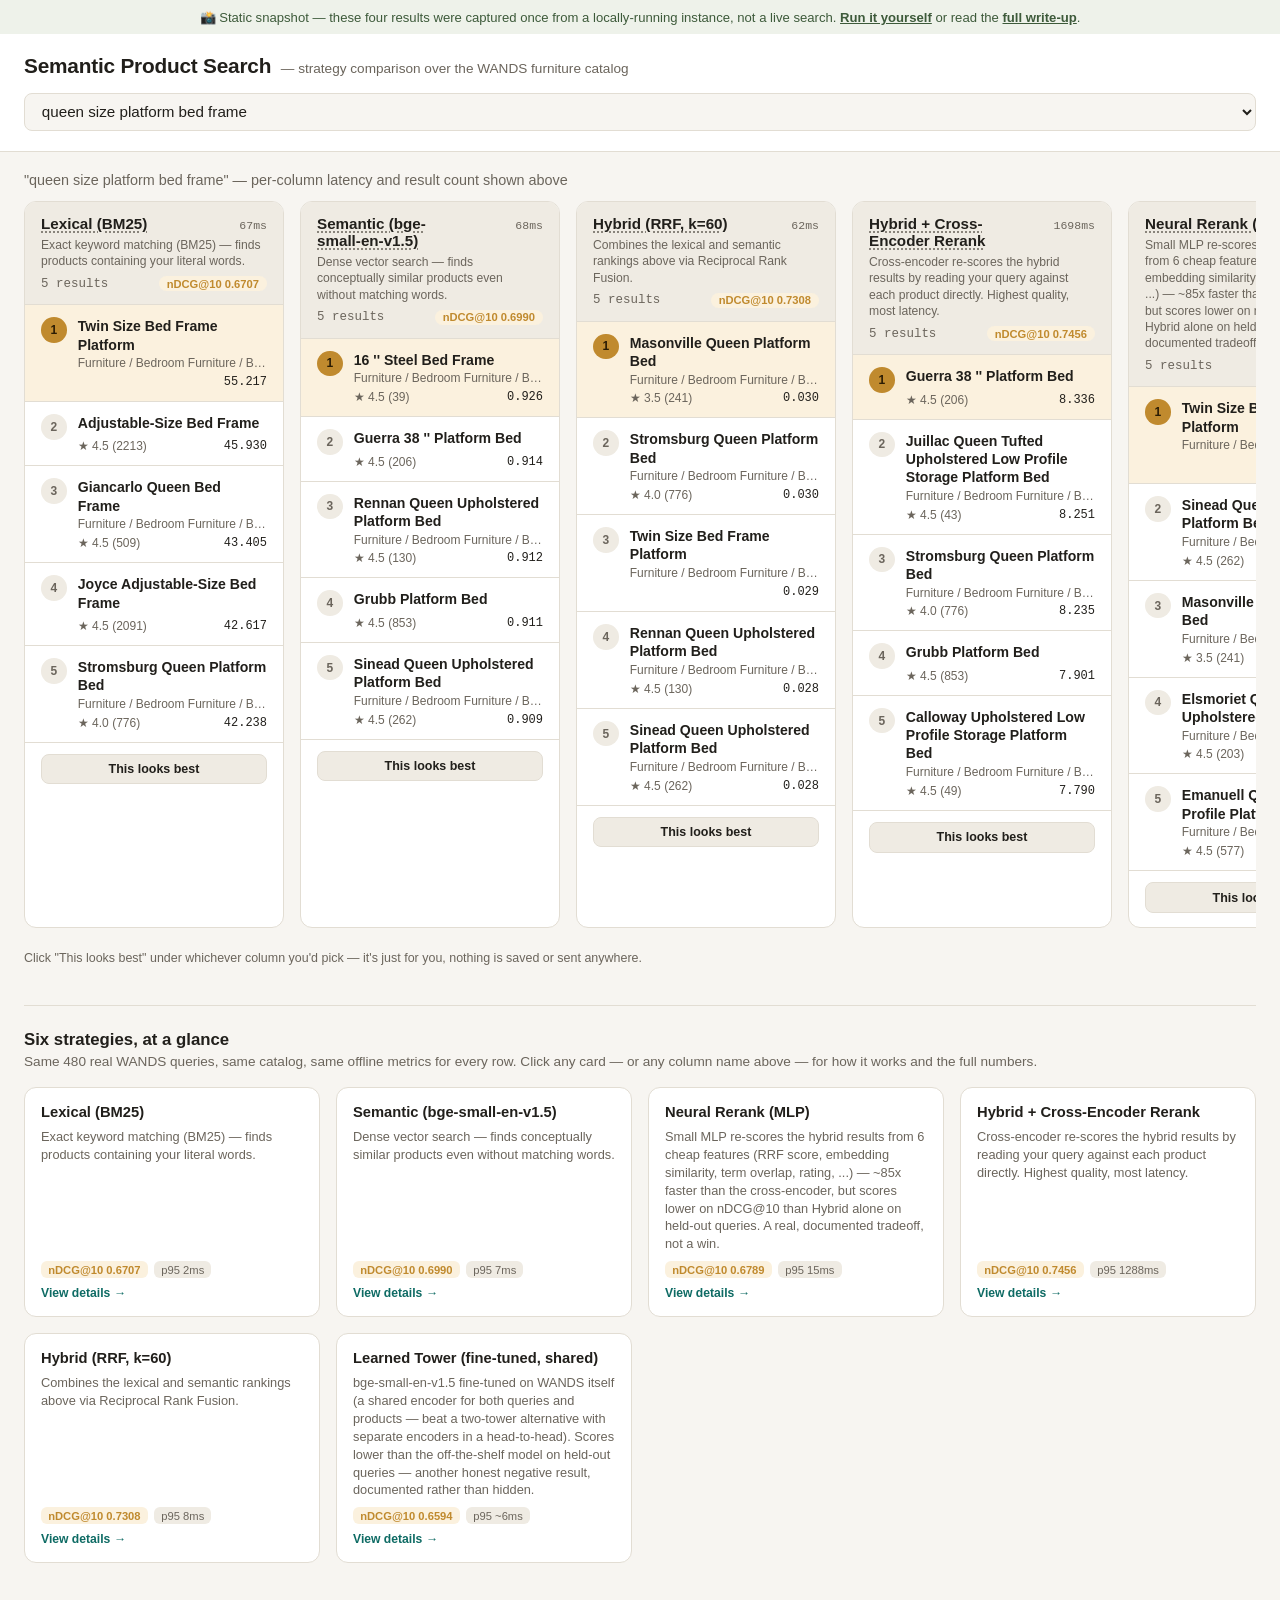
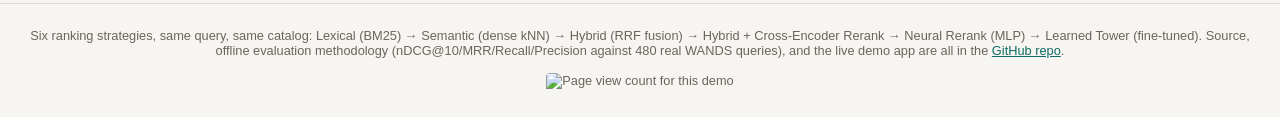
==== commit 80d96464: "Add 4 more demo queries to the strategy-comparison snapshot Captures small space storage ottoman, ki" ====
--- a/docs/index.html
+++ b/docs/index.html
@@ -90,63 +90,63 @@
   "queen size platform bed frame": {
     "resultsByStrategy": {
       "Lexical (BM25)": {
-        "latencyMs": 7,
-        "results": [
-          { "productId": "28631", "score": 55.216957, "productName": "twin size bed frame platform", "productClass": null, "categoryHierarchy": "Furniture / Bedroom Furniture / Beds & Headboards / Beds", "averageRating": null, "ratingCount": null },
-          { "productId": "1984", "score": 45.9304, "productName": "adjustable-size bed frame", "productClass": "Bed Frames|Beds", "categoryHierarchy": null, "averageRating": 4.5, "ratingCount": 2213 },
-          { "productId": "2048", "score": 43.404984, "productName": "giancarlo queen bed frame", "productClass": "Bed Frames|Beds", "categoryHierarchy": "Furniture / Bedroom Furniture / Beds & Headboards / Beds / Queen Size Beds", "averageRating": 4.5, "ratingCount": 509 },
-          { "productId": "34580", "score": 42.61739, "productName": "joyce adjustable-size bed frame", "productClass": "Bed Frames", "categoryHierarchy": null, "averageRating": 4.5, "ratingCount": 2091 },
-          { "productId": "17158", "score": 42.238457, "productName": "stromsburg queen platform bed", "productClass": "Beds", "categoryHierarchy": "Furniture / Bedroom Furniture / Beds & Headboards / Beds / Queen Size Beds", "averageRating": 4.0, "ratingCount": 776 }
+        "latencyMs": 67,
+        "results": [
+          {"productId": "28631", "score": 55.216957, "productName": "twin size bed frame platform", "productClass": null, "categoryHierarchy": "Furniture / Bedroom Furniture / Beds & Headboards / Beds", "averageRating": null, "ratingCount": null},
+          {"productId": "1984", "score": 45.9304, "productName": "adjustable-size bed frame", "productClass": "Bed Frames|Beds", "categoryHierarchy": null, "averageRating": 4.5, "ratingCount": 2213},
+          {"productId": "2048", "score": 43.404984, "productName": "giancarlo queen bed frame", "productClass": "Bed Frames|Beds", "categoryHierarchy": "Furniture / Bedroom Furniture / Beds & Headboards / Beds / Queen Size Beds", "averageRating": 4.5, "ratingCount": 509},
+          {"productId": "34580", "score": 42.61739, "productName": "joyce adjustable-size bed frame", "productClass": "Bed Frames", "categoryHierarchy": null, "averageRating": 4.5, "ratingCount": 2091},
+          {"productId": "17158", "score": 42.238457, "productName": "stromsburg queen platform bed", "productClass": "Beds", "categoryHierarchy": "Furniture / Bedroom Furniture / Beds & Headboards / Beds / Queen Size Beds", "averageRating": 4.0, "ratingCount": 776}
         ]
       },
       "Semantic (bge-small-en-v1.5)": {
-        "latencyMs": 7,
-        "results": [
-          { "productId": "6151", "score": 0.9260466, "productName": "16 '' steel bed frame", "productClass": "Bed Frames|Beds", "categoryHierarchy": "Furniture / Bedroom Furniture / Beds & Headboards / Beds / Queen Size Beds", "averageRating": 4.5, "ratingCount": 39 },
-          { "productId": "37752", "score": 0.9137088, "productName": "guerra 38 '' platform bed", "productClass": "Bed Frames|Beds", "categoryHierarchy": null, "averageRating": 4.5, "ratingCount": 206 },
-          { "productId": "39620", "score": 0.9122943, "productName": "rennan queen upholstered platform bed", "productClass": "Beds", "categoryHierarchy": "Furniture / Bedroom Furniture / Beds & Headboards / Beds / Queen Size Beds", "averageRating": 4.5, "ratingCount": 130 },
-          { "productId": "37750", "score": 0.9112432, "productName": "grubb platform bed", "productClass": "Bed Frames|Beds", "categoryHierarchy": null, "averageRating": 4.5, "ratingCount": 853 },
-          { "productId": "38301", "score": 0.90865105, "productName": "sinead queen upholstered platform bed", "productClass": "Beds", "categoryHierarchy": "Furniture / Bedroom Furniture / Beds & Headboards / Beds", "averageRating": 4.5, "ratingCount": 262 }
+        "latencyMs": 68,
+        "results": [
+          {"productId": "6151", "score": 0.9260466, "productName": "16 '' steel bed frame", "productClass": "Bed Frames|Beds", "categoryHierarchy": "Furniture / Bedroom Furniture / Beds & Headboards / Beds / Queen Size Beds", "averageRating": 4.5, "ratingCount": 39},
+          {"productId": "37752", "score": 0.9137088, "productName": "guerra 38 '' platform bed", "productClass": "Bed Frames|Beds", "categoryHierarchy": null, "averageRating": 4.5, "ratingCount": 206},
+          {"productId": "39620", "score": 0.9122943, "productName": "rennan queen upholstered platform bed", "productClass": "Beds", "categoryHierarchy": "Furniture / Bedroom Furniture / Beds & Headboards / Beds / Queen Size Beds", "averageRating": 4.5, "ratingCount": 130},
+          {"productId": "37750", "score": 0.9112432, "productName": "grubb platform bed", "productClass": "Bed Frames|Beds", "categoryHierarchy": null, "averageRating": 4.5, "ratingCount": 853},
+          {"productId": "38301", "score": 0.90865105, "productName": "sinead queen upholstered platform bed", "productClass": "Beds", "categoryHierarchy": "Furniture / Bedroom Furniture / Beds & Headboards / Beds", "averageRating": 4.5, "ratingCount": 262}
         ]
       },
       "Hybrid (RRF, k=60)": {
-        "latencyMs": 15,
-        "results": [
-          { "productId": "17289", "score": 0.03007688828584351, "productName": "masonville queen platform bed", "productClass": "Beds", "categoryHierarchy": "Furniture / Bedroom Furniture / Beds & Headboards / Beds", "averageRating": 3.5, "ratingCount": 241 },
-          { "productId": "17158", "score": 0.02967032967032967, "productName": "stromsburg queen platform bed", "productClass": "Beds", "categoryHierarchy": "Furniture / Bedroom Furniture / Beds & Headboards / Beds / Queen Size Beds", "averageRating": 4.0, "ratingCount": 776 },
-          { "productId": "28631", "score": 0.02938045560996381, "productName": "twin size bed frame platform", "productClass": null, "categoryHierarchy": "Furniture / Bedroom Furniture / Beds & Headboards / Beds", "averageRating": null, "ratingCount": null },
-          { "productId": "39620", "score": 0.028068137824235385, "productName": "rennan queen upholstered platform bed", "productClass": "Beds", "categoryHierarchy": "Furniture / Bedroom Furniture / Beds & Headboards / Beds / Queen Size Beds", "averageRating": 4.5, "ratingCount": 130 },
-          { "productId": "38301", "score": 0.027730294396961064, "productName": "sinead queen upholstered platform bed", "productClass": "Beds", "categoryHierarchy": "Furniture / Bedroom Furniture / Beds & Headboards / Beds", "averageRating": 4.5, "ratingCount": 262 }
+        "latencyMs": 62,
+        "results": [
+          {"productId": "17289", "score": 0.03007688828584351, "productName": "masonville queen platform bed", "productClass": "Beds", "categoryHierarchy": "Furniture / Bedroom Furniture / Beds & Headboards / Beds", "averageRating": 3.5, "ratingCount": 241},
+          {"productId": "17158", "score": 0.02967032967032967, "productName": "stromsburg queen platform bed", "productClass": "Beds", "categoryHierarchy": "Furniture / Bedroom Furniture / Beds & Headboards / Beds / Queen Size Beds", "averageRating": 4.0, "ratingCount": 776},
+          {"productId": "28631", "score": 0.02938045560996381, "productName": "twin size bed frame platform", "productClass": null, "categoryHierarchy": "Furniture / Bedroom Furniture / Beds & Headboards / Beds", "averageRating": null, "ratingCount": null},
+          {"productId": "39620", "score": 0.028068137824235385, "productName": "rennan queen upholstered platform bed", "productClass": "Beds", "categoryHierarchy": "Furniture / Bedroom Furniture / Beds & Headboards / Beds / Queen Size Beds", "averageRating": 4.5, "ratingCount": 130},
+          {"productId": "38301", "score": 0.027730294396961064, "productName": "sinead queen upholstered platform bed", "productClass": "Beds", "categoryHierarchy": "Furniture / Bedroom Furniture / Beds & Headboards / Beds", "averageRating": 4.5, "ratingCount": 262}
         ]
       },
       "Hybrid + Cross-Encoder Rerank": {
-        "latencyMs": 1365,
-        "results": [
-          { "productId": "37752", "score": 8.335591316223145, "productName": "guerra 38 '' platform bed", "productClass": "Bed Frames|Beds", "categoryHierarchy": null, "averageRating": 4.5, "ratingCount": 206 },
-          { "productId": "13832", "score": 8.251245498657227, "productName": "juillac queen tufted upholstered low profile storage platform bed", "productClass": "Beds", "categoryHierarchy": "Furniture / Bedroom Furniture / Beds & Headboards / Beds / Queen Size Beds", "averageRating": 4.5, "ratingCount": 43 },
-          { "productId": "17158", "score": 8.235339164733887, "productName": "stromsburg queen platform bed", "productClass": "Beds", "categoryHierarchy": "Furniture / Bedroom Furniture / Beds & Headboards / Beds / Queen Size Beds", "averageRating": 4.0, "ratingCount": 776 },
-          { "productId": "37750", "score": 7.901007652282715, "productName": "grubb platform bed", "productClass": "Bed Frames|Beds", "categoryHierarchy": null, "averageRating": 4.5, "ratingCount": 853 },
-          { "productId": "10847", "score": 7.790006160736084, "productName": "calloway upholstered low profile storage platform bed", "productClass": "Beds", "categoryHierarchy": "Furniture / Bedroom Furniture / Beds & Headboards / Beds", "averageRating": 4.5, "ratingCount": 49 }
+        "latencyMs": 1698,
+        "results": [
+          {"productId": "37752", "score": 8.335591316223145, "productName": "guerra 38 '' platform bed", "productClass": "Bed Frames|Beds", "categoryHierarchy": null, "averageRating": 4.5, "ratingCount": 206},
+          {"productId": "13832", "score": 8.251245498657227, "productName": "juillac queen tufted upholstered low profile storage platform bed", "productClass": "Beds", "categoryHierarchy": "Furniture / Bedroom Furniture / Beds & Headboards / Beds / Queen Size Beds", "averageRating": 4.5, "ratingCount": 43},
+          {"productId": "17158", "score": 8.235339164733887, "productName": "stromsburg queen platform bed", "productClass": "Beds", "categoryHierarchy": "Furniture / Bedroom Furniture / Beds & Headboards / Beds / Queen Size Beds", "averageRating": 4.0, "ratingCount": 776},
+          {"productId": "37750", "score": 7.901007652282715, "productName": "grubb platform bed", "productClass": "Bed Frames|Beds", "categoryHierarchy": null, "averageRating": 4.5, "ratingCount": 853},
+          {"productId": "10847", "score": 7.790006160736084, "productName": "calloway upholstered low profile storage platform bed", "productClass": "Beds", "categoryHierarchy": "Furniture / Bedroom Furniture / Beds & Headboards / Beds", "averageRating": 4.5, "ratingCount": 49}
         ]
       },
       "Neural Rerank (MLP)": {
-        "latencyMs": 23,
-        "results": [
-          { "productId": "28631", "score": -0.6257086992263794, "productName": "twin size bed frame platform", "productClass": null, "categoryHierarchy": "Furniture / Bedroom Furniture / Beds & Headboards / Beds", "averageRating": null, "ratingCount": null },
-          { "productId": "38301", "score": -0.6320321559906006, "productName": "sinead queen upholstered platform bed", "productClass": "Beds", "categoryHierarchy": "Furniture / Bedroom Furniture / Beds & Headboards / Beds", "averageRating": 4.5, "ratingCount": 262 },
-          { "productId": "17289", "score": -0.6341675519943237, "productName": "masonville queen platform bed", "productClass": "Beds", "categoryHierarchy": "Furniture / Bedroom Furniture / Beds & Headboards / Beds", "averageRating": 3.5, "ratingCount": 241 },
-          { "productId": "25544", "score": -0.6413464546203613, "productName": "elsmoriet queen upholstered platform bed", "productClass": "Beds", "categoryHierarchy": "Furniture / Bedroom Furniture / Beds & Headboards / Beds", "averageRating": 4.5, "ratingCount": 203 },
-          { "productId": "17609", "score": -0.6419506072998047, "productName": "emanuell queen tufted low profile platform bed", "productClass": "Beds", "categoryHierarchy": "Furniture / Bedroom Furniture / Beds & Headboards / Beds", "averageRating": 4.5, "ratingCount": 577 }
+        "latencyMs": 51,
+        "results": [
+          {"productId": "28631", "score": -0.6257086992263794, "productName": "twin size bed frame platform", "productClass": null, "categoryHierarchy": "Furniture / Bedroom Furniture / Beds & Headboards / Beds", "averageRating": null, "ratingCount": null},
+          {"productId": "38301", "score": -0.6320321559906006, "productName": "sinead queen upholstered platform bed", "productClass": "Beds", "categoryHierarchy": "Furniture / Bedroom Furniture / Beds & Headboards / Beds", "averageRating": 4.5, "ratingCount": 262},
+          {"productId": "17289", "score": -0.6341675519943237, "productName": "masonville queen platform bed", "productClass": "Beds", "categoryHierarchy": "Furniture / Bedroom Furniture / Beds & Headboards / Beds", "averageRating": 3.5, "ratingCount": 241},
+          {"productId": "25544", "score": -0.6413464546203613, "productName": "elsmoriet queen upholstered platform bed", "productClass": "Beds", "categoryHierarchy": "Furniture / Bedroom Furniture / Beds & Headboards / Beds", "averageRating": 4.5, "ratingCount": 203},
+          {"productId": "17609", "score": -0.6419506072998047, "productName": "emanuell queen tufted low profile platform bed", "productClass": "Beds", "categoryHierarchy": "Furniture / Bedroom Furniture / Beds & Headboards / Beds", "averageRating": 4.5, "ratingCount": 577}
         ]
       },
       "Learned Tower (fine-tuned, shared)": {
-        "latencyMs": 7,
-        "results": [
-          { "productId": "14632", "score": 0.9115085, "productName": "atkin king upholstered platform bed", "productClass": "Beds", "categoryHierarchy": "Furniture / Bedroom Furniture / Beds & Headboards / Beds", "averageRating": 4.0, "ratingCount": 54 },
-          { "productId": "24916", "score": 0.9026095, "productName": "wachapreague 14 '' steel platform bed", "productClass": "Bed Frames|Beds", "categoryHierarchy": null, "averageRating": 4.5, "ratingCount": 2010 },
-          { "productId": "2017", "score": 0.9018194, "productName": "platform twin bed frame", "productClass": "Bed Frames", "categoryHierarchy": null, "averageRating": 5.0, "ratingCount": 34 },
-          { "productId": "37752", "score": 0.90044516, "productName": "guerra 38 '' platform bed", "productClass": "Bed Frames|Beds", "categoryHierarchy": null, "averageRating": 4.5, "ratingCount": 206 },
-          { "productId": "17158", "score": 0.8969958, "productName": "stromsburg queen platform bed", "productClass": "Beds", "categoryHierarchy": "Furniture / Bedroom Furniture / Beds & Headboards / Beds / Queen Size Beds", "averageRating": 4.0, "ratingCount": 776 }
+        "latencyMs": 203,
+        "results": [
+          {"productId": "14632", "score": 0.9115085, "productName": "atkin king upholstered platform bed", "productClass": "Beds", "categoryHierarchy": "Furniture / Bedroom Furniture / Beds & Headboards / Beds", "averageRating": 4.0, "ratingCount": 54},
+          {"productId": "24916", "score": 0.9026095, "productName": "wachapreague 14 '' steel platform bed", "productClass": "Bed Frames|Beds", "categoryHierarchy": null, "averageRating": 4.5, "ratingCount": 2010},
+          {"productId": "2017", "score": 0.9018194, "productName": "platform twin bed frame", "productClass": "Bed Frames", "categoryHierarchy": null, "averageRating": 5.0, "ratingCount": 34},
+          {"productId": "37752", "score": 0.90044516, "productName": "guerra 38 '' platform bed", "productClass": "Bed Frames|Beds", "categoryHierarchy": null, "averageRating": 4.5, "ratingCount": 206},
+          {"productId": "17158", "score": 0.8969958, "productName": "stromsburg queen platform bed", "productClass": "Beds", "categoryHierarchy": "Furniture / Bedroom Furniture / Beds & Headboards / Beds / Queen Size Beds", "averageRating": 4.0, "ratingCount": 776}
         ]
       }
     }
@@ -154,63 +154,63 @@
   "cozy reading chair for small apartment": {
     "resultsByStrategy": {
       "Lexical (BM25)": {
-        "latencyMs": 4,
-        "results": [
-          { "productId": "15789", "score": 36.59611, "productName": "cozy kids club chair and ottoman", "productClass": "Kids Chairs", "categoryHierarchy": "Baby & Kids / Toddler & Kids Playroom / Playroom Furniture / Toddler & Kids Chairs & Seating", "averageRating": 4.0, "ratingCount": 9 },
-          { "productId": "15792", "score": 30.46631, "productName": "cozy woodland kids sleeper", "productClass": "Kids Chairs", "categoryHierarchy": "Baby & Kids / Toddler & Kids Playroom / Playroom Furniture / Toddler & Kids Chairs & Seating", "averageRating": 5.0, "ratingCount": 1 },
-          { "productId": "38451", "score": 28.610897, "productName": "small bean bag chair & lounger", "productClass": "Bean Bags|Teen Lounge Furniture", "categoryHierarchy": "Furniture / Game Tables & Game Room Furniture / Bean Bag Chairs", "averageRating": 4.5, "ratingCount": 798 },
-          { "productId": "42382", "score": 28.610897, "productName": "small bean bag chair & lounger", "productClass": "Bean Bags", "categoryHierarchy": "Furniture / Game Tables & Game Room Furniture / Bean Bag Chairs / Black Bean Bag Chairs", "averageRating": 3.5, "ratingCount": 37 },
-          { "productId": "39930", "score": 26.24277, "productName": "wilsad 5 pieces dining room bar table set with 4 bar stools , sturdy and durable\uff0cwater/ oil\uff0csmall space/ small apartment/ kitchenette/ studio ( counter height , dark coffee )", "productClass": "Dining Table Sets", "categoryHierarchy": "Furniture / Kitchen & Dining Furniture / Dining Tables & Seating / Kitchen and Dining Sets", "averageRating": null, "ratingCount": null }
+        "latencyMs": 12,
+        "results": [
+          {"productId": "15789", "score": 36.59611, "productName": "cozy kids club chair and ottoman", "productClass": "Kids Chairs", "categoryHierarchy": "Baby & Kids / Toddler & Kids Playroom / Playroom Furniture / Toddler & Kids Chairs & Seating", "averageRating": 4.0, "ratingCount": 9},
+          {"productId": "15792", "score": 30.46631, "productName": "cozy woodland kids sleeper", "productClass": "Kids Chairs", "categoryHierarchy": "Baby & Kids / Toddler & Kids Playroom / Playroom Furniture / Toddler & Kids Chairs & Seating", "averageRating": 5.0, "ratingCount": 1},
+          {"productId": "38451", "score": 28.610897, "productName": "small bean bag chair & lounger", "productClass": "Bean Bags|Teen Lounge Furniture", "categoryHierarchy": "Furniture / Game Tables & Game Room Furniture / Bean Bag Chairs", "averageRating": 4.5, "ratingCount": 798},
+          {"productId": "42382", "score": 28.610897, "productName": "small bean bag chair & lounger", "productClass": "Bean Bags", "categoryHierarchy": "Furniture / Game Tables & Game Room Furniture / Bean Bag Chairs / Black Bean Bag Chairs", "averageRating": 3.5, "ratingCount": 37},
+          {"productId": "39930", "score": 26.24277, "productName": "wilsad 5 pieces dining room bar table set with 4 bar stools , sturdy and durable，water/ oil，small space/ small apartment/ kitchenette/ studio ( counter height , dark coffee )", "productClass": "Dining Table Sets", "categoryHierarchy": "Furniture / Kitchen & Dining Furniture / Dining Tables & Seating / Kitchen and Dining Sets", "averageRating": null, "ratingCount": null}
         ]
       },
       "Semantic (bge-small-en-v1.5)": {
-        "latencyMs": 10,
-        "results": [
-          { "productId": "28476", "score": 0.8783987, "productName": "lanier 30 '' wide tufted papasan chair", "productClass": "Accent Chairs", "categoryHierarchy": "Furniture / Living Room Furniture / Chairs & Seating / Accent Chairs", "averageRating": 4.0, "ratingCount": 9 },
-          { "productId": "22548", "score": 0.872227, "productName": "esmund 20 '' wide tufted velvet side chair", "productClass": "Accent Chairs", "categoryHierarchy": "Furniture / Living Room Furniture / Chairs & Seating / Accent Chairs", "averageRating": 4.5, "ratingCount": 998 },
-          { "productId": "4285", "score": 0.8688839, "productName": "camerynn 30.8 '' wide armchair", "productClass": null, "categoryHierarchy": "Furniture / Living Room Furniture / Chairs & Seating / Accent Chairs", "averageRating": null, "ratingCount": null },
-          { "productId": "28467", "score": 0.86623955, "productName": "gismondo 17.5 '' wide polyester papasan chair", "productClass": "Accent Chairs", "categoryHierarchy": "Furniture / Living Room Furniture / Chairs & Seating / Accent Chairs", "averageRating": 4.0, "ratingCount": 35 },
-          { "productId": "19273", "score": 0.8635529, "productName": "eldermain 24.75 '' wide velvet armchair", "productClass": "Accent Chairs", "categoryHierarchy": "Furniture / Living Room Furniture / Chairs & Seating / Accent Chairs", "averageRating": 4.0, "ratingCount": 1 }
+        "latencyMs": 34,
+        "results": [
+          {"productId": "28476", "score": 0.8783987, "productName": "lanier 30 '' wide tufted papasan chair", "productClass": "Accent Chairs", "categoryHierarchy": "Furniture / Living Room Furniture / Chairs & Seating / Accent Chairs", "averageRating": 4.0, "ratingCount": 9},
+          {"productId": "22548", "score": 0.872227, "productName": "esmund 20 '' wide tufted velvet side chair", "productClass": "Accent Chairs", "categoryHierarchy": "Furniture / Living Room Furniture / Chairs & Seating / Accent Chairs", "averageRating": 4.5, "ratingCount": 998},
+          {"productId": "4285", "score": 0.8688839, "productName": "camerynn 30.8 '' wide armchair", "productClass": null, "categoryHierarchy": "Furniture / Living Room Furniture / Chairs & Seating / Accent Chairs", "averageRating": null, "ratingCount": null},
+          {"productId": "28467", "score": 0.86623955, "productName": "gismondo 17.5 '' wide polyester papasan chair", "productClass": "Accent Chairs", "categoryHierarchy": "Furniture / Living Room Furniture / Chairs & Seating / Accent Chairs", "averageRating": 4.0, "ratingCount": 35},
+          {"productId": "19273", "score": 0.8635529, "productName": "eldermain 24.75 '' wide velvet armchair", "productClass": "Accent Chairs", "categoryHierarchy": "Furniture / Living Room Furniture / Chairs & Seating / Accent Chairs", "averageRating": 4.0, "ratingCount": 1}
         ]
       },
       "Hybrid (RRF, k=60)": {
-        "latencyMs": 16,
-        "results": [
-          { "productId": "15789", "score": 0.01639344262295082, "productName": "cozy kids club chair and ottoman", "productClass": "Kids Chairs", "categoryHierarchy": "Baby & Kids / Toddler & Kids Playroom / Playroom Furniture / Toddler & Kids Chairs & Seating", "averageRating": 4.0, "ratingCount": 9 },
-          { "productId": "28476", "score": 0.01639344262295082, "productName": "lanier 30 '' wide tufted papasan chair", "productClass": "Accent Chairs", "categoryHierarchy": "Furniture / Living Room Furniture / Chairs & Seating / Accent Chairs", "averageRating": 4.0, "ratingCount": 9 },
-          { "productId": "15792", "score": 0.016129032258064516, "productName": "cozy woodland kids sleeper", "productClass": "Kids Chairs", "categoryHierarchy": "Baby & Kids / Toddler & Kids Playroom / Playroom Furniture / Toddler & Kids Chairs & Seating", "averageRating": 5.0, "ratingCount": 1 },
-          { "productId": "22548", "score": 0.016129032258064516, "productName": "esmund 20 '' wide tufted velvet side chair", "productClass": "Accent Chairs", "categoryHierarchy": "Furniture / Living Room Furniture / Chairs & Seating / Accent Chairs", "averageRating": 4.5, "ratingCount": 998 },
-          { "productId": "38451", "score": 0.015873015873015872, "productName": "small bean bag chair & lounger", "productClass": "Bean Bags|Teen Lounge Furniture", "categoryHierarchy": "Furniture / Game Tables & Game Room Furniture / Bean Bag Chairs", "averageRating": 4.5, "ratingCount": 798 }
+        "latencyMs": 48,
+        "results": [
+          {"productId": "15789", "score": 0.01639344262295082, "productName": "cozy kids club chair and ottoman", "productClass": "Kids Chairs", "categoryHierarchy": "Baby & Kids / Toddler & Kids Playroom / Playroom Furniture / Toddler & Kids Chairs & Seating", "averageRating": 4.0, "ratingCount": 9},
+          {"productId": "28476", "score": 0.01639344262295082, "productName": "lanier 30 '' wide tufted papasan chair", "productClass": "Accent Chairs", "categoryHierarchy": "Furniture / Living Room Furniture / Chairs & Seating / Accent Chairs", "averageRating": 4.0, "ratingCount": 9},
+          {"productId": "15792", "score": 0.016129032258064516, "productName": "cozy woodland kids sleeper", "productClass": "Kids Chairs", "categoryHierarchy": "Baby & Kids / Toddler & Kids Playroom / Playroom Furniture / Toddler & Kids Chairs & Seating", "averageRating": 5.0, "ratingCount": 1},
+          {"productId": "22548", "score": 0.016129032258064516, "productName": "esmund 20 '' wide tufted velvet side chair", "productClass": "Accent Chairs", "categoryHierarchy": "Furniture / Living Room Furniture / Chairs & Seating / Accent Chairs", "averageRating": 4.5, "ratingCount": 998},
+          {"productId": "38451", "score": 0.015873015873015872, "productName": "small bean bag chair & lounger", "productClass": "Bean Bags|Teen Lounge Furniture", "categoryHierarchy": "Furniture / Game Tables & Game Room Furniture / Bean Bag Chairs", "averageRating": 4.5, "ratingCount": 798}
         ]
       },
       "Hybrid + Cross-Encoder Rerank": {
-        "latencyMs": 1330,
-        "results": [
-          { "productId": "10667", "score": 4.129291534423828, "productName": "ahriel 29 '' wide tufted lounge chair", "productClass": "Accent Chairs", "categoryHierarchy": "Furniture / Living Room Furniture / Chairs & Seating / Accent Chairs", "averageRating": null, "ratingCount": null },
-          { "productId": "29631", "score": 2.968489170074463, "productName": "guthrie 25.2 '' wide side chair", "productClass": null, "categoryHierarchy": "Furniture / Living Room Furniture / Chairs & Seating / Accent Chairs", "averageRating": 4.5, "ratingCount": 163 },
-          { "productId": "22886", "score": 2.770259380340576, "productName": "troutman 33 '' wide faux leather power standard recliner with massager", "productClass": "Recliners", "categoryHierarchy": "Furniture / Living Room Furniture / Chairs & Seating / Recliners", "averageRating": 4.5, "ratingCount": 156 },
-          { "productId": "22885", "score": 2.717165946960449, "productName": "troutman 33 '' wide faux leather power standard recliner", "productClass": "Recliners", "categoryHierarchy": "Furniture / Living Room Furniture / Chairs & Seating / Recliners", "averageRating": 4.5, "ratingCount": 196 },
-          { "productId": "21719", "score": 1.9368469715118408, "productName": "aurelina 21.65 '' wide polyester armchair", "productClass": "Accent Chairs", "categoryHierarchy": "Furniture / Living Room Furniture / Chairs & Seating / Accent Chairs", "averageRating": null, "ratingCount": null }
+        "latencyMs": 1508,
+        "results": [
+          {"productId": "10667", "score": 4.129291534423828, "productName": "ahriel 29 '' wide tufted lounge chair", "productClass": "Accent Chairs", "categoryHierarchy": "Furniture / Living Room Furniture / Chairs & Seating / Accent Chairs", "averageRating": null, "ratingCount": null},
+          {"productId": "29631", "score": 2.968489170074463, "productName": "guthrie 25.2 '' wide side chair", "productClass": null, "categoryHierarchy": "Furniture / Living Room Furniture / Chairs & Seating / Accent Chairs", "averageRating": 4.5, "ratingCount": 163},
+          {"productId": "22886", "score": 2.770259380340576, "productName": "troutman 33 '' wide faux leather power standard recliner with massager", "productClass": "Recliners", "categoryHierarchy": "Furniture / Living Room Furniture / Chairs & Seating / Recliners", "averageRating": 4.5, "ratingCount": 156},
+          {"productId": "22885", "score": 2.717165946960449, "productName": "troutman 33 '' wide faux leather power standard recliner", "productClass": "Recliners", "categoryHierarchy": "Furniture / Living Room Furniture / Chairs & Seating / Recliners", "averageRating": 4.5, "ratingCount": 196},
+          {"productId": "21719", "score": 1.9368469715118408, "productName": "aurelina 21.65 '' wide polyester armchair", "productClass": "Accent Chairs", "categoryHierarchy": "Furniture / Living Room Furniture / Chairs & Seating / Accent Chairs", "averageRating": null, "ratingCount": null}
         ]
       },
       "Neural Rerank (MLP)": {
-        "latencyMs": 23,
-        "results": [
-          { "productId": "23906", "score": -0.6795265674591064, "productName": "mohn 29 '' wide polyester armchair", "productClass": "Accent Chairs", "categoryHierarchy": "Furniture / Living Room Furniture / Chairs & Seating / Accent Chairs", "averageRating": 4.5, "ratingCount": 4235 },
-          { "productId": "38451", "score": -0.7000259160995483, "productName": "small bean bag chair & lounger", "productClass": "Bean Bags|Teen Lounge Furniture", "categoryHierarchy": "Furniture / Game Tables & Game Room Furniture / Bean Bag Chairs", "averageRating": 4.5, "ratingCount": 798 },
-          { "productId": "22885", "score": -0.7016141414642334, "productName": "troutman 33 '' wide faux leather power standard recliner", "productClass": "Recliners", "categoryHierarchy": "Furniture / Living Room Furniture / Chairs & Seating / Recliners", "averageRating": 4.5, "ratingCount": 196 },
-          { "productId": "22886", "score": -0.7021709680557251, "productName": "troutman 33 '' wide faux leather power standard recliner with massager", "productClass": "Recliners", "categoryHierarchy": "Furniture / Living Room Furniture / Chairs & Seating / Recliners", "averageRating": 4.5, "ratingCount": 156 },
-          { "productId": "14949", "score": -0.7073237895965576, "productName": "big joe kids small bean bag chair", "productClass": "Bean Bags", "categoryHierarchy": "Furniture / Game Tables & Game Room Furniture / Bean Bag Chairs", "averageRating": 4.5, "ratingCount": 471 }
+        "latencyMs": 60,
+        "results": [
+          {"productId": "23906", "score": -0.6795265674591064, "productName": "mohn 29 '' wide polyester armchair", "productClass": "Accent Chairs", "categoryHierarchy": "Furniture / Living Room Furniture / Chairs & Seating / Accent Chairs", "averageRating": 4.5, "ratingCount": 4235},
+          {"productId": "38451", "score": -0.7000259160995483, "productName": "small bean bag chair & lounger", "productClass": "Bean Bags|Teen Lounge Furniture", "categoryHierarchy": "Furniture / Game Tables & Game Room Furniture / Bean Bag Chairs", "averageRating": 4.5, "ratingCount": 798},
+          {"productId": "22885", "score": -0.7016141414642334, "productName": "troutman 33 '' wide faux leather power standard recliner", "productClass": "Recliners", "categoryHierarchy": "Furniture / Living Room Furniture / Chairs & Seating / Recliners", "averageRating": 4.5, "ratingCount": 196},
+          {"productId": "22886", "score": -0.7021709680557251, "productName": "troutman 33 '' wide faux leather power standard recliner with massager", "productClass": "Recliners", "categoryHierarchy": "Furniture / Living Room Furniture / Chairs & Seating / Recliners", "averageRating": 4.5, "ratingCount": 156},
+          {"productId": "14949", "score": -0.7073237895965576, "productName": "big joe kids small bean bag chair", "productClass": "Bean Bags", "categoryHierarchy": "Furniture / Game Tables & Game Room Furniture / Bean Bag Chairs", "averageRating": 4.5, "ratingCount": 471}
         ]
       },
       "Learned Tower (fine-tuned, shared)": {
-        "latencyMs": 10,
-        "results": [
-          { "productId": "10667", "score": 0.82697535, "productName": "ahriel 29 '' wide tufted lounge chair", "productClass": "Accent Chairs", "categoryHierarchy": "Furniture / Living Room Furniture / Chairs & Seating / Accent Chairs", "averageRating": null, "ratingCount": null },
-          { "productId": "28476", "score": 0.8092656, "productName": "lanier 30 '' wide tufted papasan chair", "productClass": "Accent Chairs", "categoryHierarchy": "Furniture / Living Room Furniture / Chairs & Seating / Accent Chairs", "averageRating": 4.0, "ratingCount": 9 },
-          { "productId": "1469", "score": 0.79593176, "productName": "pringle 31 '' wide polyester wingback chair", "productClass": "Accent Chairs", "categoryHierarchy": "Furniture / Living Room Furniture / Chairs & Seating / Accent Chairs", "averageRating": 4.5, "ratingCount": 1732 },
-          { "productId": "37294", "score": 0.7864454, "productName": "shawnda 23 '' wide wingback chair", "productClass": "Accent Chairs|Office Chairs", "categoryHierarchy": "Furniture / Living Room Furniture / Chairs & Seating / Accent Chairs", "averageRating": 4.5, "ratingCount": 415 },
-          { "productId": "25789", "score": 0.78304183, "productName": "38 '' wide tufted linen armchair", "productClass": "Accent Chairs", "categoryHierarchy": "Furniture / Living Room Furniture / Chairs & Seating / Accent Chairs / Arm Accent Chairs", "averageRating": 5.0, "ratingCount": 12 }
+        "latencyMs": 50,
+        "results": [
+          {"productId": "10667", "score": 0.82697535, "productName": "ahriel 29 '' wide tufted lounge chair", "productClass": "Accent Chairs", "categoryHierarchy": "Furniture / Living Room Furniture / Chairs & Seating / Accent Chairs", "averageRating": null, "ratingCount": null},
+          {"productId": "28476", "score": 0.8092656, "productName": "lanier 30 '' wide tufted papasan chair", "productClass": "Accent Chairs", "categoryHierarchy": "Furniture / Living Room Furniture / Chairs & Seating / Accent Chairs", "averageRating": 4.0, "ratingCount": 9},
+          {"productId": "1469", "score": 0.79593176, "productName": "pringle 31 '' wide polyester wingback chair", "productClass": "Accent Chairs", "categoryHierarchy": "Furniture / Living Room Furniture / Chairs & Seating / Accent Chairs", "averageRating": 4.5, "ratingCount": 1732},
+          {"productId": "37294", "score": 0.7864454, "productName": "shawnda 23 '' wide wingback chair", "productClass": "Accent Chairs|Office Chairs", "categoryHierarchy": "Furniture / Living Room Furniture / Chairs & Seating / Accent Chairs", "averageRating": 4.5, "ratingCount": 415},
+          {"productId": "25789", "score": 0.78304183, "productName": "38 '' wide tufted linen armchair", "productClass": "Accent Chairs", "categoryHierarchy": "Furniture / Living Room Furniture / Chairs & Seating / Accent Chairs / Arm Accent Chairs", "averageRating": 5.0, "ratingCount": 12}
         ]
       }
     }
@@ -218,63 +218,63 @@
   "modern oak dining table": {
     "resultsByStrategy": {
       "Lexical (BM25)": {
-        "latencyMs": 3,
-        "results": [
-          { "productId": "42944", "score": 40.907406, "productName": "lavonne solid oak dining table", "productClass": "Dining Tables", "categoryHierarchy": "Furniture / Kitchen & Dining Furniture / Dining Tables & Seating / Kitchen & Dining Tables", "averageRating": 4.5, "ratingCount": 10 },
-          { "productId": "4254", "score": 38.155228, "productName": "campania extendable solid oak dining table", "productClass": "Dining Tables", "categoryHierarchy": "Furniture / Kitchen & Dining Furniture / Dining Tables & Seating / Kitchen & Dining Tables / 8 + Seat Kitchen & Dining Tables", "averageRating": 5.0, "ratingCount": 27 },
-          { "productId": "27292", "score": 38.155228, "productName": "35.4 '' solid oak iron dining table", "productClass": "Dining Tables", "categoryHierarchy": "Furniture / Kitchen & Dining Furniture / Dining Tables & Seating / Kitchen & Dining Tables / 8 + Seat Kitchen & Dining Tables", "averageRating": null, "ratingCount": null },
-          { "productId": "27293", "score": 38.155228, "productName": "43.3 '' solid oak iron dining table", "productClass": "Dining Tables", "categoryHierarchy": "Furniture / Kitchen & Dining Furniture / Dining Tables & Seating / Kitchen & Dining Tables / 8 + Seat Kitchen & Dining Tables", "averageRating": null, "ratingCount": null },
-          { "productId": "34274", "score": 38.155228, "productName": "colyer reclaimed oak industrial dining table", "productClass": "Dining Tables", "categoryHierarchy": "Furniture / Kitchen & Dining Furniture / Dining Tables & Seating / Kitchen & Dining Tables / 4 Seat Kitchen & Dining Tables", "averageRating": null, "ratingCount": null }
+        "latencyMs": 17,
+        "results": [
+          {"productId": "42944", "score": 40.907406, "productName": "lavonne solid oak dining table", "productClass": "Dining Tables", "categoryHierarchy": "Furniture / Kitchen & Dining Furniture / Dining Tables & Seating / Kitchen & Dining Tables", "averageRating": 4.5, "ratingCount": 10},
+          {"productId": "4254", "score": 38.155228, "productName": "campania extendable solid oak dining table", "productClass": "Dining Tables", "categoryHierarchy": "Furniture / Kitchen & Dining Furniture / Dining Tables & Seating / Kitchen & Dining Tables / 8 + Seat Kitchen & Dining Tables", "averageRating": 5.0, "ratingCount": 27},
+          {"productId": "27292", "score": 38.155228, "productName": "35.4 '' solid oak iron dining table", "productClass": "Dining Tables", "categoryHierarchy": "Furniture / Kitchen & Dining Furniture / Dining Tables & Seating / Kitchen & Dining Tables / 8 + Seat Kitchen & Dining Tables", "averageRating": null, "ratingCount": null},
+          {"productId": "27293", "score": 38.155228, "productName": "43.3 '' solid oak iron dining table", "productClass": "Dining Tables", "categoryHierarchy": "Furniture / Kitchen & Dining Furniture / Dining Tables & Seating / Kitchen & Dining Tables / 8 + Seat Kitchen & Dining Tables", "averageRating": null, "ratingCount": null},
+          {"productId": "34274", "score": 38.155228, "productName": "colyer reclaimed oak industrial dining table", "productClass": "Dining Tables", "categoryHierarchy": "Furniture / Kitchen & Dining Furniture / Dining Tables & Seating / Kitchen & Dining Tables / 4 Seat Kitchen & Dining Tables", "averageRating": null, "ratingCount": null}
         ]
       },
       "Semantic (bge-small-en-v1.5)": {
-        "latencyMs": 6,
-        "results": [
-          { "productId": "22914", "score": 0.9088485, "productName": "denmark dining table", "productClass": "Dining Tables", "categoryHierarchy": "Furniture / Kitchen & Dining Furniture / Dining Tables & Seating / Kitchen & Dining Tables / 8 + Seat Kitchen & Dining Tables", "averageRating": null, "ratingCount": null },
-          { "productId": "17011", "score": 0.90468794, "productName": "orna extendable dining table", "productClass": null, "categoryHierarchy": "Furniture / Kitchen & Dining Furniture / Dining Tables & Seating / Kitchen & Dining Tables", "averageRating": 5.0, "ratingCount": 1 },
-          { "productId": "37331", "score": 0.90093714, "productName": "madiun dining table", "productClass": "Dining Tables", "categoryHierarchy": "Furniture / Kitchen & Dining Furniture / Dining Tables & Seating / Kitchen & Dining Tables", "averageRating": 4.5, "ratingCount": 11 },
-          { "productId": "1549", "score": 0.89761317, "productName": "gildo 36 '' rubber solid wood dining table", "productClass": "Dining Tables", "categoryHierarchy": "Furniture / Kitchen & Dining Furniture / Dining Tables & Seating / Kitchen & Dining Tables", "averageRating": 4.5, "ratingCount": 76 },
-          { "productId": "14115", "score": 0.8969023, "productName": "modern farmhouse solid wood dining table", "productClass": "Dining Tables", "categoryHierarchy": "Furniture / Kitchen & Dining Furniture / Dining Tables & Seating / Kitchen & Dining Tables / 6 Seat Kitchen & Dining Tables", "averageRating": null, "ratingCount": null }
+        "latencyMs": 23,
+        "results": [
+          {"productId": "22914", "score": 0.9088485, "productName": "denmark dining table", "productClass": "Dining Tables", "categoryHierarchy": "Furniture / Kitchen & Dining Furniture / Dining Tables & Seating / Kitchen & Dining Tables / 8 + Seat Kitchen & Dining Tables", "averageRating": null, "ratingCount": null},
+          {"productId": "17011", "score": 0.90468794, "productName": "orna extendable dining table", "productClass": null, "categoryHierarchy": "Furniture / Kitchen & Dining Furniture / Dining Tables & Seating / Kitchen & Dining Tables", "averageRating": 5.0, "ratingCount": 1},
+          {"productId": "37331", "score": 0.90093714, "productName": "madiun dining table", "productClass": "Dining Tables", "categoryHierarchy": "Furniture / Kitchen & Dining Furniture / Dining Tables & Seating / Kitchen & Dining Tables", "averageRating": 4.5, "ratingCount": 11},
+          {"productId": "1549", "score": 0.89761317, "productName": "gildo 36 '' rubber solid wood dining table", "productClass": "Dining Tables", "categoryHierarchy": "Furniture / Kitchen & Dining Furniture / Dining Tables & Seating / Kitchen & Dining Tables", "averageRating": 4.5, "ratingCount": 76},
+          {"productId": "14115", "score": 0.8969023, "productName": "modern farmhouse solid wood dining table", "productClass": "Dining Tables", "categoryHierarchy": "Furniture / Kitchen & Dining Furniture / Dining Tables & Seating / Kitchen & Dining Tables / 6 Seat Kitchen & Dining Tables", "averageRating": null, "ratingCount": null}
         ]
       },
       "Hybrid (RRF, k=60)": {
-        "latencyMs": 15,
-        "results": [
-          { "productId": "27292", "score": 0.030798389007344232, "productName": "35.4 '' solid oak iron dining table", "productClass": "Dining Tables", "categoryHierarchy": "Furniture / Kitchen & Dining Furniture / Dining Tables & Seating / Kitchen & Dining Tables / 8 + Seat Kitchen & Dining Tables", "averageRating": null, "ratingCount": null },
-          { "productId": "42944", "score": 0.03047794966520434, "productName": "lavonne solid oak dining table", "productClass": "Dining Tables", "categoryHierarchy": "Furniture / Kitchen & Dining Furniture / Dining Tables & Seating / Kitchen & Dining Tables", "averageRating": 4.5, "ratingCount": 10 },
-          { "productId": "27293", "score": 0.029910714285714284, "productName": "43.3 '' solid oak iron dining table", "productClass": "Dining Tables", "categoryHierarchy": "Furniture / Kitchen & Dining Furniture / Dining Tables & Seating / Kitchen & Dining Tables / 8 + Seat Kitchen & Dining Tables", "averageRating": null, "ratingCount": null },
-          { "productId": "14115", "score": 0.02964426877470356, "productName": "modern farmhouse solid wood dining table", "productClass": "Dining Tables", "categoryHierarchy": "Furniture / Kitchen & Dining Furniture / Dining Tables & Seating / Kitchen & Dining Tables / 6 Seat Kitchen & Dining Tables", "averageRating": null, "ratingCount": null },
-          { "productId": "36266", "score": 0.02904040404040404, "productName": "ferryhill extendable solid oak dining table", "productClass": "Dining Tables", "categoryHierarchy": "Furniture / Kitchen & Dining Furniture / Dining Tables & Seating / Kitchen & Dining Tables / 4 Seat Kitchen & Dining Tables", "averageRating": 4.0, "ratingCount": 110 }
+        "latencyMs": 37,
+        "results": [
+          {"productId": "27292", "score": 0.030798389007344232, "productName": "35.4 '' solid oak iron dining table", "productClass": "Dining Tables", "categoryHierarchy": "Furniture / Kitchen & Dining Furniture / Dining Tables & Seating / Kitchen & Dining Tables / 8 + Seat Kitchen & Dining Tables", "averageRating": null, "ratingCount": null},
+          {"productId": "42944", "score": 0.03047794966520434, "productName": "lavonne solid oak dining table", "productClass": "Dining Tables", "categoryHierarchy": "Furniture / Kitchen & Dining Furniture / Dining Tables & Seating / Kitchen & Dining Tables", "averageRating": 4.5, "ratingCount": 10},
+          {"productId": "27293", "score": 0.029910714285714284, "productName": "43.3 '' solid oak iron dining table", "productClass": "Dining Tables", "categoryHierarchy": "Furniture / Kitchen & Dining Furniture / Dining Tables & Seating / Kitchen & Dining Tables / 8 + Seat Kitchen & Dining Tables", "averageRating": null, "ratingCount": null},
+          {"productId": "14115", "score": 0.02964426877470356, "productName": "modern farmhouse solid wood dining table", "productClass": "Dining Tables", "categoryHierarchy": "Furniture / Kitchen & Dining Furniture / Dining Tables & Seating / Kitchen & Dining Tables / 6 Seat Kitchen & Dining Tables", "averageRating": null, "ratingCount": null},
+          {"productId": "36266", "score": 0.02904040404040404, "productName": "ferryhill extendable solid oak dining table", "productClass": "Dining Tables", "categoryHierarchy": "Furniture / Kitchen & Dining Furniture / Dining Tables & Seating / Kitchen & Dining Tables / 4 Seat Kitchen & Dining Tables", "averageRating": 4.0, "ratingCount": 110}
         ]
       },
       "Hybrid + Cross-Encoder Rerank": {
-        "latencyMs": 1434,
-        "results": [
-          { "productId": "17011", "score": 8.683273315429688, "productName": "orna extendable dining table", "productClass": null, "categoryHierarchy": "Furniture / Kitchen & Dining Furniture / Dining Tables & Seating / Kitchen & Dining Tables", "averageRating": 5.0, "ratingCount": 1 },
-          { "productId": "22914", "score": 8.335543632507324, "productName": "denmark dining table", "productClass": "Dining Tables", "categoryHierarchy": "Furniture / Kitchen & Dining Furniture / Dining Tables & Seating / Kitchen & Dining Tables / 8 + Seat Kitchen & Dining Tables", "averageRating": null, "ratingCount": null },
-          { "productId": "23840", "score": 6.853997707366943, "productName": "larkin solid wood dining table", "productClass": "Dining Tables", "categoryHierarchy": "Furniture / Kitchen & Dining Furniture / Dining Tables & Seating / Kitchen & Dining Tables", "averageRating": 4.5, "ratingCount": 586 },
-          { "productId": "19781", "score": 5.872198104858398, "productName": "5 piece dining bar table set counter height with 4 pub stool , modern compact breakfast table set of 4 with 3 storage shelf , perfect for small kitchen dining room oak finish", "productClass": null, "categoryHierarchy": "Furniture / Kitchen & Dining Furniture / Dining Tables & Seating / Kitchen and Dining Sets", "averageRating": null, "ratingCount": null },
-          { "productId": "28431", "score": 5.378570079803467, "productName": "brierley counter height dining table", "productClass": "Dining Tables", "categoryHierarchy": "Furniture / Kitchen & Dining Furniture / Dining Tables & Seating / Kitchen & Dining Tables", "averageRating": 4.5, "ratingCount": 48 }
+        "latencyMs": 1607,
+        "results": [
+          {"productId": "17011", "score": 8.683273315429688, "productName": "orna extendable dining table", "productClass": null, "categoryHierarchy": "Furniture / Kitchen & Dining Furniture / Dining Tables & Seating / Kitchen & Dining Tables", "averageRating": 5.0, "ratingCount": 1},
+          {"productId": "22914", "score": 8.335543632507324, "productName": "denmark dining table", "productClass": "Dining Tables", "categoryHierarchy": "Furniture / Kitchen & Dining Furniture / Dining Tables & Seating / Kitchen & Dining Tables / 8 + Seat Kitchen & Dining Tables", "averageRating": null, "ratingCount": null},
+          {"productId": "23840", "score": 6.853997707366943, "productName": "larkin solid wood dining table", "productClass": "Dining Tables", "categoryHierarchy": "Furniture / Kitchen & Dining Furniture / Dining Tables & Seating / Kitchen & Dining Tables", "averageRating": 4.5, "ratingCount": 586},
+          {"productId": "19781", "score": 5.872198104858398, "productName": "5 piece dining bar table set counter height with 4 pub stool , modern compact breakfast table set of 4 with 3 storage shelf , perfect for small kitchen dining room oak finish", "productClass": null, "categoryHierarchy": "Furniture / Kitchen & Dining Furniture / Dining Tables & Seating / Kitchen and Dining Sets", "averageRating": null, "ratingCount": null},
+          {"productId": "28431", "score": 5.378570079803467, "productName": "brierley counter height dining table", "productClass": "Dining Tables", "categoryHierarchy": "Furniture / Kitchen & Dining Furniture / Dining Tables & Seating / Kitchen & Dining Tables", "averageRating": 4.5, "ratingCount": 48}
         ]
       },
       "Neural Rerank (MLP)": {
-        "latencyMs": 30,
-        "results": [
-          { "productId": "25653", "score": -0.6735780239105225, "productName": "oak brook mid-century modern platform configurable bedroom set", "productClass": null, "categoryHierarchy": "Furniture / Bedroom Furniture / Bedroom Sets", "averageRating": 4.5, "ratingCount": 1242 },
-          { "productId": "23067", "score": -0.680070698261261, "productName": "52 '' oak contemporary folding poker table", "productClass": "Poker & Casino Tables", "categoryHierarchy": "Furniture / Game Tables & Game Room Furniture / Poker & Card Tables", "averageRating": 4.5, "ratingCount": 15 },
-          { "productId": "23064", "score": -0.6881012916564941, "productName": "35 '' 4 - player oak card table", "productClass": "Poker & Casino Tables", "categoryHierarchy": "Furniture / Game Tables & Game Room Furniture / Poker & Card Tables", "averageRating": 5.0, "ratingCount": 72 },
-          { "productId": "23066", "score": -0.6924586296081543, "productName": "57 '' oak period poker table", "productClass": "Poker & Casino Tables", "categoryHierarchy": "Furniture / Game Tables & Game Room Furniture / Poker & Card Tables", "averageRating": 5.0, "ratingCount": 24 },
-          { "productId": "19781", "score": -0.6925727128982544, "productName": "5 piece dining bar table set counter height with 4 pub stool , modern compact breakfast table set of 4 with 3 storage shelf , perfect for small kitchen dining room oak finish", "productClass": null, "categoryHierarchy": "Furniture / Kitchen & Dining Furniture / Dining Tables & Seating / Kitchen and Dining Sets", "averageRating": null, "ratingCount": null }
+        "latencyMs": 57,
+        "results": [
+          {"productId": "25653", "score": -0.6735780239105225, "productName": "oak brook mid-century modern platform configurable bedroom set", "productClass": null, "categoryHierarchy": "Furniture / Bedroom Furniture / Bedroom Sets", "averageRating": 4.5, "ratingCount": 1242},
+          {"productId": "23067", "score": -0.680070698261261, "productName": "52 '' oak contemporary folding poker table", "productClass": "Poker & Casino Tables", "categoryHierarchy": "Furniture / Game Tables & Game Room Furniture / Poker & Card Tables", "averageRating": 4.5, "ratingCount": 15},
+          {"productId": "23064", "score": -0.6881012916564941, "productName": "35 '' 4 - player oak card table", "productClass": "Poker & Casino Tables", "categoryHierarchy": "Furniture / Game Tables & Game Room Furniture / Poker & Card Tables", "averageRating": 5.0, "ratingCount": 72},
+          {"productId": "23066", "score": -0.6924586296081543, "productName": "57 '' oak period poker table", "productClass": "Poker & Casino Tables", "categoryHierarchy": "Furniture / Game Tables & Game Room Furniture / Poker & Card Tables", "averageRating": 5.0, "ratingCount": 24},
+          {"productId": "19781", "score": -0.6925727128982544, "productName": "5 piece dining bar table set counter height with 4 pub stool , modern compact breakfast table set of 4 with 3 storage shelf , perfect for small kitchen dining room oak finish", "productClass": null, "categoryHierarchy": "Furniture / Kitchen & Dining Furniture / Dining Tables & Seating / Kitchen and Dining Sets", "averageRating": null, "ratingCount": null}
         ]
       },
       "Learned Tower (fine-tuned, shared)": {
-        "latencyMs": 17,
-        "results": [
-          { "productId": "31235", "score": 0.91574407, "productName": "tyrell solid oak solid wood dining table", "productClass": "Dining Tables", "categoryHierarchy": "Furniture / Kitchen & Dining Furniture / Dining Tables & Seating / Kitchen & Dining Tables / 6 Seat Kitchen & Dining Tables", "averageRating": 5.0, "ratingCount": 4 },
-          { "productId": "22914", "score": 0.90973806, "productName": "denmark dining table", "productClass": "Dining Tables", "categoryHierarchy": "Furniture / Kitchen & Dining Furniture / Dining Tables & Seating / Kitchen & Dining Tables / 8 + Seat Kitchen & Dining Tables", "averageRating": null, "ratingCount": null },
-          { "productId": "17011", "score": 0.90668565, "productName": "orna extendable dining table", "productClass": null, "categoryHierarchy": "Furniture / Kitchen & Dining Furniture / Dining Tables & Seating / Kitchen & Dining Tables", "averageRating": 5.0, "ratingCount": 1 },
-          { "productId": "23840", "score": 0.902372, "productName": "larkin solid wood dining table", "productClass": "Dining Tables", "categoryHierarchy": "Furniture / Kitchen & Dining Furniture / Dining Tables & Seating / Kitchen & Dining Tables", "averageRating": 4.5, "ratingCount": 586 },
-          { "productId": "36266", "score": 0.8993815, "productName": "ferryhill extendable solid oak dining table", "productClass": "Dining Tables", "categoryHierarchy": "Furniture / Kitchen & Dining Furniture / Dining Tables & Seating / Kitchen & Dining Tables / 4 Seat Kitchen & Dining Tables", "averageRating": 4.0, "ratingCount": 110 }
+        "latencyMs": 34,
+        "results": [
+          {"productId": "31235", "score": 0.91574407, "productName": "tyrell solid oak solid wood dining table", "productClass": "Dining Tables", "categoryHierarchy": "Furniture / Kitchen & Dining Furniture / Dining Tables & Seating / Kitchen & Dining Tables / 6 Seat Kitchen & Dining Tables", "averageRating": 5.0, "ratingCount": 4},
+          {"productId": "22914", "score": 0.90973806, "productName": "denmark dining table", "productClass": "Dining Tables", "categoryHierarchy": "Furniture / Kitchen & Dining Furniture / Dining Tables & Seating / Kitchen & Dining Tables / 8 + Seat Kitchen & Dining Tables", "averageRating": null, "ratingCount": null},
+          {"productId": "17011", "score": 0.90668565, "productName": "orna extendable dining table", "productClass": null, "categoryHierarchy": "Furniture / Kitchen & Dining Furniture / Dining Tables & Seating / Kitchen & Dining Tables", "averageRating": 5.0, "ratingCount": 1},
+          {"productId": "23840", "score": 0.902372, "productName": "larkin solid wood dining table", "productClass": "Dining Tables", "categoryHierarchy": "Furniture / Kitchen & Dining Furniture / Dining Tables & Seating / Kitchen & Dining Tables", "averageRating": 4.5, "ratingCount": 586},
+          {"productId": "36266", "score": 0.8993815, "productName": "ferryhill extendable solid oak dining table", "productClass": "Dining Tables", "categoryHierarchy": "Furniture / Kitchen & Dining Furniture / Dining Tables & Seating / Kitchen & Dining Tables / 4 Seat Kitchen & Dining Tables", "averageRating": 4.0, "ratingCount": 110}
         ]
       }
     }
@@ -282,63 +282,319 @@
   "outdoor patio furniture set": {
     "resultsByStrategy": {
       "Lexical (BM25)": {
-        "latencyMs": 3,
-        "results": [
-          { "productId": "37711", "score": 48.26131, "productName": "outdoor rattan patio furniture set", "productClass": "Outdoor Conversation Sets", "categoryHierarchy": "Outdoor / Outdoor & Patio Furniture / Patio Furniture Sets / Patio Conversation Sets", "averageRating": 4.5, "ratingCount": 2 },
-          { "productId": "25317", "score": 45.01437, "productName": "7 piece outdoor patio furniture set", "productClass": "Outdoor Conversation Sets", "categoryHierarchy": "Outdoor / Outdoor & Patio Furniture / Patio Furniture Sets / Patio Conversation Sets", "averageRating": 4.5, "ratingCount": 12 },
-          { "productId": "5924", "score": 43.54277, "productName": "outdoor patio furniture cover", "productClass": "Furniture Covers", "categoryHierarchy": "Storage & Organization / Garage & Outdoor Storage & Organization / Outdoor Covers / Patio Furniture Covers", "averageRating": 4.5, "ratingCount": 94 },
-          { "productId": "36054", "score": 38.034653, "productName": "estey outdoor rattan wicker patio dining table set , garden outdoor patio furniture sets in , 11 piece", "productClass": "Patio Dining Sets", "categoryHierarchy": "Outdoor / Outdoor & Patio Furniture / Patio Furniture Sets / Patio Dining Sets", "averageRating": 3.5, "ratingCount": 5 },
-          { "productId": "23969", "score": 37.683804, "productName": "patio outdoor rattan furniture 4 pieces", "productClass": "Outdoor Conversation Sets", "categoryHierarchy": "Outdoor / Outdoor & Patio Furniture / Patio Furniture Sets / Patio Conversation Sets", "averageRating": 1.0, "ratingCount": 1 }
+        "latencyMs": 10,
+        "results": [
+          {"productId": "37711", "score": 48.26131, "productName": "outdoor rattan patio furniture set", "productClass": "Outdoor Conversation Sets", "categoryHierarchy": "Outdoor / Outdoor & Patio Furniture / Patio Furniture Sets / Patio Conversation Sets", "averageRating": 4.5, "ratingCount": 2},
+          {"productId": "25317", "score": 45.01437, "productName": "7 piece outdoor patio furniture set", "productClass": "Outdoor Conversation Sets", "categoryHierarchy": "Outdoor / Outdoor & Patio Furniture / Patio Furniture Sets / Patio Conversation Sets", "averageRating": 4.5, "ratingCount": 12},
+          {"productId": "5924", "score": 43.54277, "productName": "outdoor patio furniture cover", "productClass": "Furniture Covers", "categoryHierarchy": "Storage & Organization / Garage & Outdoor Storage & Organization / Outdoor Covers / Patio Furniture Covers", "averageRating": 4.5, "ratingCount": 94},
+          {"productId": "36054", "score": 38.034653, "productName": "estey outdoor rattan wicker patio dining table set , garden outdoor patio furniture sets in , 11 piece", "productClass": "Patio Dining Sets", "categoryHierarchy": "Outdoor / Outdoor & Patio Furniture / Patio Furniture Sets / Patio Dining Sets", "averageRating": 3.5, "ratingCount": 5},
+          {"productId": "23969", "score": 37.683804, "productName": "patio outdoor rattan furniture 4 pieces", "productClass": "Outdoor Conversation Sets", "categoryHierarchy": "Outdoor / Outdoor & Patio Furniture / Patio Furniture Sets / Patio Conversation Sets", "averageRating": 1.0, "ratingCount": 1}
         ]
       },
       "Semantic (bge-small-en-v1.5)": {
+        "latencyMs": 18,
+        "results": [
+          {"productId": "39965", "score": 0.9375335, "productName": "suzy 3 piece bistro set with cushions", "productClass": "Patio Dining Sets", "categoryHierarchy": "Outdoor / Outdoor & Patio Furniture / Patio Furniture Sets / Patio Dining Sets", "averageRating": 4.5, "ratingCount": 238},
+          {"productId": "7435", "score": 0.9352566, "productName": "chapelle 5 piece bistro set", "productClass": "Patio Dining Sets", "categoryHierarchy": "Outdoor / Outdoor & Patio Furniture / Patio Furniture Sets / Patio Dining Sets", "averageRating": null, "ratingCount": null},
+          {"productId": "30335", "score": 0.93212366, "productName": "merlyn 6-piece outdoor garden patio furniture", "productClass": "Outdoor Conversation Sets", "categoryHierarchy": "Outdoor / Outdoor & Patio Furniture / Patio Furniture Sets / Patio Conversation Sets", "averageRating": null, "ratingCount": null},
+          {"productId": "30338", "score": 0.931499, "productName": "newagen 4 piece cushioned outdoor patio pe rattan furniture set sectional garden sofa", "productClass": "Outdoor Conversation Sets", "categoryHierarchy": "Outdoor / Outdoor & Patio Furniture / Patio Furniture Sets / Patio Conversation Sets", "averageRating": null, "ratingCount": null},
+          {"productId": "39972", "score": 0.9309963, "productName": "3 piece outdoor bistro set all-weather table and chairs metal frame modern patio furniture for small space deck , lawn , porch garden , black", "productClass": "Patio Dining Sets", "categoryHierarchy": "Outdoor / Outdoor & Patio Furniture / Patio Furniture Sets / Patio Dining Sets", "averageRating": 4.5, "ratingCount": 16}
+        ]
+      },
+      "Hybrid (RRF, k=60)": {
+        "latencyMs": 38,
+        "results": [
+          {"productId": "30335", "score": 0.02886002886002886, "productName": "merlyn 6-piece outdoor garden patio furniture", "productClass": "Outdoor Conversation Sets", "categoryHierarchy": "Outdoor / Outdoor & Patio Furniture / Patio Furniture Sets / Patio Conversation Sets", "averageRating": null, "ratingCount": null},
+          {"productId": "42450", "score": 0.028577260665441927, "productName": "4 pieces patio furniture set outdoor garden patio conversation sets poolside lawn chairs with glass coffee table porch furniture", "productClass": "Outdoor Conversation Sets", "categoryHierarchy": "Outdoor / Outdoor & Patio Furniture / Patio Furniture Sets / Patio Conversation Sets", "averageRating": null, "ratingCount": null},
+          {"productId": "14542", "score": 0.02786377708978328, "productName": "merlyn 6- piece outdoor garden patio furniture", "productClass": "Outdoor Conversation Sets", "categoryHierarchy": "Outdoor / Outdoor & Patio Furniture / Patio Furniture Sets / Patio Conversation Sets", "averageRating": null, "ratingCount": null},
+          {"productId": "29671", "score": 0.02761904761904762, "productName": "outdoor patio furniture set 5-piece wicker rattan sectional sofa set", "productClass": null, "categoryHierarchy": "Outdoor / Outdoor & Patio Furniture / Patio Furniture Sets / Patio Conversation Sets", "averageRating": 4.0, "ratingCount": 2},
+          {"productId": "22104", "score": 0.023412698412698413, "productName": "premium steel patio bistro set , folding outdoor patio furniture sets , 3 piece patio set of foldable patio table and chairs , yellow", "productClass": "Patio Dining Sets", "categoryHierarchy": "Outdoor / Outdoor & Patio Furniture / Patio Furniture Sets / Patio Dining Sets", "averageRating": 4.5, "ratingCount": 51}
+        ]
+      },
+      "Hybrid + Cross-Encoder Rerank": {
+        "latencyMs": 1437,
+        "results": [
+          {"productId": "29671", "score": 9.779988288879395, "productName": "outdoor patio furniture set 5-piece wicker rattan sectional sofa set", "productClass": null, "categoryHierarchy": "Outdoor / Outdoor & Patio Furniture / Patio Furniture Sets / Patio Conversation Sets", "averageRating": 4.0, "ratingCount": 2},
+          {"productId": "39965", "score": 9.487709045410156, "productName": "suzy 3 piece bistro set with cushions", "productClass": "Patio Dining Sets", "categoryHierarchy": "Outdoor / Outdoor & Patio Furniture / Patio Furniture Sets / Patio Dining Sets", "averageRating": 4.5, "ratingCount": 238},
+          {"productId": "7432", "score": 9.482749938964844, "productName": "auby 5 piece bistro set", "productClass": "Patio Dining Sets", "categoryHierarchy": "Outdoor / Outdoor & Patio Furniture / Patio Furniture Sets / Patio Dining Sets", "averageRating": 5.0, "ratingCount": 1},
+          {"productId": "441", "score": 9.435017585754395, "productName": "mosaic outdoor 3-piece bistro set", "productClass": "Patio Dining Sets", "categoryHierarchy": "Outdoor / Outdoor & Patio Furniture / Patio Furniture Sets / Patio Dining Sets", "averageRating": 4.5, "ratingCount": 277},
+          {"productId": "7435", "score": 9.361902236938477, "productName": "chapelle 5 piece bistro set", "productClass": "Patio Dining Sets", "categoryHierarchy": "Outdoor / Outdoor & Patio Furniture / Patio Furniture Sets / Patio Dining Sets", "averageRating": null, "ratingCount": null}
+        ]
+      },
+      "Neural Rerank (MLP)": {
+        "latencyMs": 25,
+        "results": [
+          {"productId": "36054", "score": -0.6813868284225464, "productName": "estey outdoor rattan wicker patio dining table set , garden outdoor patio furniture sets in , 11 piece", "productClass": "Patio Dining Sets", "categoryHierarchy": "Outdoor / Outdoor & Patio Furniture / Patio Furniture Sets / Patio Dining Sets", "averageRating": 3.5, "ratingCount": 5},
+          {"productId": "29671", "score": -0.6821235418319702, "productName": "outdoor patio furniture set 5-piece wicker rattan sectional sofa set", "productClass": null, "categoryHierarchy": "Outdoor / Outdoor & Patio Furniture / Patio Furniture Sets / Patio Conversation Sets", "averageRating": 4.0, "ratingCount": 2},
+          {"productId": "42450", "score": -0.6854799389839172, "productName": "4 pieces patio furniture set outdoor garden patio conversation sets poolside lawn chairs with glass coffee table porch furniture", "productClass": "Outdoor Conversation Sets", "categoryHierarchy": "Outdoor / Outdoor & Patio Furniture / Patio Furniture Sets / Patio Conversation Sets", "averageRating": null, "ratingCount": null},
+          {"productId": "33592", "score": -0.68581223487854, "productName": "6-piece patio furniture set corner sofa set pe rattan wicker outdoor garden sectional sofa chair", "productClass": null, "categoryHierarchy": "Outdoor / Outdoor & Patio Furniture / Patio Furniture Sets / Patio Conversation Sets", "averageRating": 4.0, "ratingCount": 1},
+          {"productId": "30338", "score": -0.6911941170692444, "productName": "newagen 4 piece cushioned outdoor patio pe rattan furniture set sectional garden sofa", "productClass": "Outdoor Conversation Sets", "categoryHierarchy": "Outdoor / Outdoor & Patio Furniture / Patio Furniture Sets / Patio Conversation Sets", "averageRating": null, "ratingCount": null}
+        ]
+      },
+      "Learned Tower (fine-tuned, shared)": {
+        "latencyMs": 11,
+        "results": [
+          {"productId": "29671", "score": 0.8927528, "productName": "outdoor patio furniture set 5-piece wicker rattan sectional sofa set", "productClass": null, "categoryHierarchy": "Outdoor / Outdoor & Patio Furniture / Patio Furniture Sets / Patio Conversation Sets", "averageRating": 4.0, "ratingCount": 2},
+          {"productId": "37711", "score": 0.89095664, "productName": "outdoor rattan patio furniture set", "productClass": "Outdoor Conversation Sets", "categoryHierarchy": "Outdoor / Outdoor & Patio Furniture / Patio Furniture Sets / Patio Conversation Sets", "averageRating": 4.5, "ratingCount": 2},
+          {"productId": "14542", "score": 0.8845632, "productName": "merlyn 6- piece outdoor garden patio furniture", "productClass": "Outdoor Conversation Sets", "categoryHierarchy": "Outdoor / Outdoor & Patio Furniture / Patio Furniture Sets / Patio Conversation Sets", "averageRating": null, "ratingCount": null},
+          {"productId": "30335", "score": 0.8840876, "productName": "merlyn 6-piece outdoor garden patio furniture", "productClass": "Outdoor Conversation Sets", "categoryHierarchy": "Outdoor / Outdoor & Patio Furniture / Patio Furniture Sets / Patio Conversation Sets", "averageRating": null, "ratingCount": null},
+          {"productId": "23969", "score": 0.88057977, "productName": "patio outdoor rattan furniture 4 pieces", "productClass": "Outdoor Conversation Sets", "categoryHierarchy": "Outdoor / Outdoor & Patio Furniture / Patio Furniture Sets / Patio Conversation Sets", "averageRating": 1.0, "ratingCount": 1}
+        ]
+      }
+    }
+  },
+  "small space storage ottoman": {
+    "resultsByStrategy": {
+      "Lexical (BM25)": {
+        "latencyMs": 8,
+        "results": [
+          {"productId": "10842", "score": 35.4382, "productName": "hannatou small space twin over full bunk bed", "productClass": "Kids Beds", "categoryHierarchy": "Baby & Kids / Toddler & Kids Bedroom Furniture / Kids Beds", "averageRating": 4.5, "ratingCount": 125},
+          {"productId": "20223", "score": 30.085978, "productName": "folding study desk for small space home office desk laptop writing table", "productClass": "Desks", "categoryHierarchy": "Furniture / Office Furniture / Desks", "averageRating": null, "ratingCount": null},
+          {"productId": "545", "score": 28.241882, "productName": "loggins storage ottoman", "productClass": "Benches|Ottomans", "categoryHierarchy": "Furniture / Living Room Furniture / Ottomans & Poufs", "averageRating": 4.5, "ratingCount": 124},
+          {"productId": "1558", "score": 28.241882, "productName": "branham storage ottoman", "productClass": "Ottomans", "categoryHierarchy": "Furniture / Living Room Furniture / Ottomans & Poufs / Rectangle Ottomans & Poufs", "averageRating": 4.5, "ratingCount": 81},
+          {"productId": "1730", "score": 28.241882, "productName": "tufted storage ottoman", "productClass": "Ottomans", "categoryHierarchy": "Furniture / Living Room Furniture / Ottomans & Poufs", "averageRating": 4.5, "ratingCount": 2900}
+        ]
+      },
+      "Semantic (bge-small-en-v1.5)": {
+        "latencyMs": 21,
+        "results": [
+          {"productId": "1730", "score": 0.89516723, "productName": "tufted storage ottoman", "productClass": "Ottomans", "categoryHierarchy": "Furniture / Living Room Furniture / Ottomans & Poufs", "averageRating": 4.5, "ratingCount": 2900},
+          {"productId": "4724", "score": 0.8944721, "productName": "macy 20 '' tufted round storage ottoman", "productClass": "Ottomans", "categoryHierarchy": "Furniture / Living Room Furniture / Ottomans & Poufs", "averageRating": 5.0, "ratingCount": 109},
+          {"productId": "39737", "score": 0.8941949, "productName": "littrell storage ottoman", "productClass": "Ottomans", "categoryHierarchy": "Furniture / Living Room Furniture / Ottomans & Poufs", "averageRating": 4.5, "ratingCount": 347},
+          {"productId": "40810", "score": 0.8936476, "productName": "manning 17 '' square storage ottoman", "productClass": "Ottomans", "categoryHierarchy": "Furniture / Living Room Furniture / Ottomans & Poufs", "averageRating": 4.5, "ratingCount": 668},
+          {"productId": "36353", "score": 0.8875762, "productName": "dunston 28 '' square storage ottoman", "productClass": "Ottomans", "categoryHierarchy": "Furniture / Living Room Furniture / Ottomans & Poufs", "averageRating": 4.5, "ratingCount": 294}
+        ]
+      },
+      "Hybrid (RRF, k=60)": {
+        "latencyMs": 61,
+        "results": [
+          {"productId": "1730", "score": 0.03177805800756621, "productName": "tufted storage ottoman", "productClass": "Ottomans", "categoryHierarchy": "Furniture / Living Room Furniture / Ottomans & Poufs", "averageRating": 4.5, "ratingCount": 2900},
+          {"productId": "39737", "score": 0.03057889822595705, "productName": "littrell storage ottoman", "productClass": "Ottomans", "categoryHierarchy": "Furniture / Living Room Furniture / Ottomans & Poufs", "averageRating": 4.5, "ratingCount": 347},
+          {"productId": "31039", "score": 0.028205128205128206, "productName": "minster tufted storage ottoman", "productClass": null, "categoryHierarchy": "Furniture / Living Room Furniture / Ottomans & Poufs", "averageRating": 4.5, "ratingCount": 211},
+          {"productId": "40810", "score": 0.02637768817204301, "productName": "manning 17 '' square storage ottoman", "productClass": "Ottomans", "categoryHierarchy": "Furniture / Living Room Furniture / Ottomans & Poufs", "averageRating": 4.5, "ratingCount": 668},
+          {"productId": "40218", "score": 0.026021080368906456, "productName": "lucrezia 18 '' square storage ottoman", "productClass": "Ottomans", "categoryHierarchy": "Furniture / Living Room Furniture / Ottomans & Poufs", "averageRating": 4.5, "ratingCount": 145}
+        ]
+      },
+      "Hybrid + Cross-Encoder Rerank": {
+        "latencyMs": 2060,
+        "results": [
+          {"productId": "4898", "score": 6.135346412658691, "productName": "hepatique upholstered tufted storage ottoman", "productClass": "Ottomans", "categoryHierarchy": "Furniture / Living Room Furniture / Ottomans & Poufs", "averageRating": 5.0, "ratingCount": 3},
+          {"productId": "22541", "score": 5.78867244720459, "productName": "iconium 16.3 '' wide round storage ottoman", "productClass": "Ottomans", "categoryHierarchy": "Furniture / Living Room Furniture / Ottomans & Poufs", "averageRating": 4.5, "ratingCount": 210},
+          {"productId": "36365", "score": 5.631599426269531, "productName": "mccullar 27.5 '' wide faux leather square storage ottoman", "productClass": "Ottomans", "categoryHierarchy": "Furniture / Living Room Furniture / Ottomans & Poufs", "averageRating": 4.5, "ratingCount": 1140},
+          {"productId": "4724", "score": 5.086852073669434, "productName": "macy 20 '' tufted round storage ottoman", "productClass": "Ottomans", "categoryHierarchy": "Furniture / Living Room Furniture / Ottomans & Poufs", "averageRating": 5.0, "ratingCount": 109},
+          {"productId": "35391", "score": 4.835151195526123, "productName": "abasi 36.2 '' square storage ottoman", "productClass": "Ottomans", "categoryHierarchy": "Furniture / Living Room Furniture / Ottomans & Poufs", "averageRating": 4.5, "ratingCount": 460}
+        ]
+      },
+      "Neural Rerank (MLP)": {
+        "latencyMs": 26,
+        "results": [
+          {"productId": "1730", "score": -0.6246700286865234, "productName": "tufted storage ottoman", "productClass": "Ottomans", "categoryHierarchy": "Furniture / Living Room Furniture / Ottomans & Poufs", "averageRating": 4.5, "ratingCount": 2900},
+          {"productId": "39737", "score": -0.6419596672058105, "productName": "littrell storage ottoman", "productClass": "Ottomans", "categoryHierarchy": "Furniture / Living Room Furniture / Ottomans & Poufs", "averageRating": 4.5, "ratingCount": 347},
+          {"productId": "35388", "score": -0.644220232963562, "productName": "sena tufted storage ottoman", "productClass": "Ottomans", "categoryHierarchy": "Furniture / Living Room Furniture / Ottomans & Poufs", "averageRating": 4.5, "ratingCount": 1703},
+          {"productId": "1740", "score": -0.6443064212799072, "productName": "35 '' tufted square storage ottoman", "productClass": "Ottomans|Coffee & Cocktail Tables", "categoryHierarchy": "Furniture / Living Room Furniture / Ottomans & Poufs", "averageRating": 5.0, "ratingCount": 768},
+          {"productId": "40810", "score": -0.6470732688903809, "productName": "manning 17 '' square storage ottoman", "productClass": "Ottomans", "categoryHierarchy": "Furniture / Living Room Furniture / Ottomans & Poufs", "averageRating": 4.5, "ratingCount": 668}
+        ]
+      },
+      "Learned Tower (fine-tuned, shared)": {
+        "latencyMs": 36,
+        "results": [
+          {"productId": "25165", "score": 0.8754884, "productName": "charest folding tufted storage ottoman", "productClass": "Ottomans", "categoryHierarchy": "Furniture / Living Room Furniture / Ottomans & Poufs", "averageRating": 4.5, "ratingCount": 391},
+          {"productId": "39737", "score": 0.8664095, "productName": "littrell storage ottoman", "productClass": "Ottomans", "categoryHierarchy": "Furniture / Living Room Furniture / Ottomans & Poufs", "averageRating": 4.5, "ratingCount": 347},
+          {"productId": "4898", "score": 0.8637299, "productName": "hepatique upholstered tufted storage ottoman", "productClass": "Ottomans", "categoryHierarchy": "Furniture / Living Room Furniture / Ottomans & Poufs", "averageRating": 5.0, "ratingCount": 3},
+          {"productId": "19463", "score": 0.86276054, "productName": "charnley animal milk cow storage ottoman", "productClass": "Ottomans", "categoryHierarchy": "Furniture / Living Room Furniture / Ottomans & Poufs", "averageRating": 5.0, "ratingCount": 85},
+          {"productId": "28418", "score": 0.8624413, "productName": "revell 15 '' tufted square storage ottoman", "productClass": "Ottomans", "categoryHierarchy": "Furniture / Living Room Furniture / Ottomans & Poufs", "averageRating": 4.5, "ratingCount": 780}
+        ]
+      }
+    }
+  },
+  "kids bunk bed with stairs": {
+    "resultsByStrategy": {
+      "Lexical (BM25)": {
+        "latencyMs": 11,
+        "results": [
+          {"productId": "2806", "score": 35.16662, "productName": "bunk bed", "productClass": null, "categoryHierarchy": "Baby & Kids / Toddler & Kids Bedroom Furniture / Kids Beds", "averageRating": 4.5, "ratingCount": 4},
+          {"productId": "6863", "score": 35.16662, "productName": "bunk bed", "productClass": "Kids Beds", "categoryHierarchy": "Baby & Kids / Toddler & Kids Bedroom Furniture / Kids Beds", "averageRating": null, "ratingCount": null},
+          {"productId": "30507", "score": 34.051907, "productName": "amarillo stair tread", "productClass": "Stair Treads", "categoryHierarchy": "Rugs / Stair Tread Rugs", "averageRating": null, "ratingCount": null},
+          {"productId": "18845", "score": 33.929146, "productName": "full over full bunk bed with twin size trundle , pine wood bunk bed with guardrails for kids and teens", "productClass": null, "categoryHierarchy": "Baby & Kids / Toddler & Kids Bedroom Furniture / Kids Beds", "averageRating": 4.0, "ratingCount": 32},
+          {"productId": "30326", "score": 32.26419, "productName": "attra twin over full bunk bed bunk bed", "productClass": null, "categoryHierarchy": "Baby & Kids / Toddler & Kids Bedroom Furniture / Kids Beds", "averageRating": null, "ratingCount": null}
+        ]
+      },
+      "Semantic (bge-small-en-v1.5)": {
+        "latencyMs": 15,
+        "results": [
+          {"productId": "18810", "score": 0.9205115, "productName": "mclin twin over full bed with bookcase", "productClass": null, "categoryHierarchy": "Baby & Kids / Toddler & Kids Bedroom Furniture / Kids Beds", "averageRating": 4.0, "ratingCount": 107},
+          {"productId": "38429", "score": 0.9197365, "productName": "shyann staircase twin over full bunk bed with shelves", "productClass": "Kids Beds", "categoryHierarchy": "Baby & Kids / Toddler & Kids Bedroom Furniture / Kids Beds", "averageRating": 4.5, "ratingCount": 413},
+          {"productId": "38430", "score": 0.9152051, "productName": "shyann staircase twin over full bunk bed with shelves", "productClass": "Kids Beds", "categoryHierarchy": "Baby & Kids / Toddler & Kids Bedroom Furniture / Kids Beds", "averageRating": 4.5, "ratingCount": 182},
+          {"productId": "15666", "score": 0.91382605, "productName": "salem staircase twin over twin bunk bed with drawers", "productClass": "Kids Beds", "categoryHierarchy": "Baby & Kids / Toddler & Kids Bedroom Furniture / Kids Beds", "averageRating": 4.5, "ratingCount": 57},
+          {"productId": "22354", "score": 0.90972203, "productName": "renan bunk bed", "productClass": null, "categoryHierarchy": "Baby & Kids / Toddler & Kids Bedroom Furniture / Kids Beds", "averageRating": null, "ratingCount": null}
+        ]
+      },
+      "Hybrid (RRF, k=60)": {
+        "latencyMs": 41,
+        "results": [
+          {"productId": "6863", "score": 0.02946236559139785, "productName": "bunk bed", "productClass": "Kids Beds", "categoryHierarchy": "Baby & Kids / Toddler & Kids Bedroom Furniture / Kids Beds", "averageRating": null, "ratingCount": null},
+          {"productId": "22354", "score": 0.027884615384615386, "productName": "renan bunk bed", "productClass": null, "categoryHierarchy": "Baby & Kids / Toddler & Kids Bedroom Furniture / Kids Beds", "averageRating": null, "ratingCount": null},
+          {"productId": "9004", "score": 0.027598020555767037, "productName": "ruthwell bunk bed", "productClass": "Kids Beds", "categoryHierarchy": "Baby & Kids / Toddler & Kids Bedroom Furniture / Kids Beds", "averageRating": null, "ratingCount": null},
+          {"productId": "20617", "score": 0.025568181818181816, "productName": "aime twin bunk bed", "productClass": "Kids Beds", "categoryHierarchy": "Baby & Kids / Toddler & Kids Bedroom Furniture / Kids Beds", "averageRating": null, "ratingCount": null},
+          {"productId": "17403", "score": 0.02531645569620253, "productName": "govan bunk bed", "productClass": "Kids Beds", "categoryHierarchy": "Baby & Kids / Toddler & Kids Bedroom Furniture / Kids Beds / Boy+ Kids Beds", "averageRating": 5.0, "ratingCount": 1}
+        ]
+      },
+      "Hybrid + Cross-Encoder Rerank": {
+        "latencyMs": 1474,
+        "results": [
+          {"productId": "38427", "score": 7.825186252593994, "productName": "shyann staircase twin over full bunk bed with trundle", "productClass": "Kids Beds", "categoryHierarchy": "Baby & Kids / Toddler & Kids Bedroom Furniture / Kids Beds", "averageRating": 4.5, "ratingCount": 661},
+          {"productId": "38430", "score": 7.812658309936523, "productName": "shyann staircase twin over full bunk bed with shelves", "productClass": "Kids Beds", "categoryHierarchy": "Baby & Kids / Toddler & Kids Bedroom Furniture / Kids Beds", "averageRating": 4.5, "ratingCount": 182},
+          {"productId": "18832", "score": 7.7636613845825195, "productName": "pattinson twin over full bunk bed", "productClass": null, "categoryHierarchy": "Baby & Kids / Toddler & Kids Bedroom Furniture / Kids Beds", "averageRating": 4.5, "ratingCount": 64},
+          {"productId": "15666", "score": 7.582837104797363, "productName": "salem staircase twin over twin bunk bed with drawers", "productClass": "Kids Beds", "categoryHierarchy": "Baby & Kids / Toddler & Kids Bedroom Furniture / Kids Beds", "averageRating": 4.5, "ratingCount": 57},
+          {"productId": "18810", "score": 7.177905082702637, "productName": "mclin twin over full bed with bookcase", "productClass": null, "categoryHierarchy": "Baby & Kids / Toddler & Kids Bedroom Furniture / Kids Beds", "averageRating": 4.0, "ratingCount": 107}
+        ]
+      },
+      "Neural Rerank (MLP)": {
+        "latencyMs": 32,
+        "results": [
+          {"productId": "30507", "score": -0.7281935214996338, "productName": "amarillo stair tread", "productClass": "Stair Treads", "categoryHierarchy": "Rugs / Stair Tread Rugs", "averageRating": null, "ratingCount": null},
+          {"productId": "18845", "score": -0.8269069194793701, "productName": "full over full bunk bed with twin size trundle , pine wood bunk bed with guardrails for kids and teens", "productClass": null, "categoryHierarchy": "Baby & Kids / Toddler & Kids Bedroom Furniture / Kids Beds", "averageRating": 4.0, "ratingCount": 32},
+          {"productId": "27321", "score": -0.8387686014175415, "productName": "amalie bunk bed with drawers", "productClass": "Kids Beds", "categoryHierarchy": "Baby & Kids / Toddler & Kids Bedroom Furniture / Kids Beds / Boy+ Kids Beds", "averageRating": 4.5, "ratingCount": 48},
+          {"productId": "38429", "score": -0.8436750173568726, "productName": "shyann staircase twin over full bunk bed with shelves", "productClass": "Kids Beds", "categoryHierarchy": "Baby & Kids / Toddler & Kids Bedroom Furniture / Kids Beds", "averageRating": 4.5, "ratingCount": 413},
+          {"productId": "38427", "score": -0.8459485769271851, "productName": "shyann staircase twin over full bunk bed with trundle", "productClass": "Kids Beds", "categoryHierarchy": "Baby & Kids / Toddler & Kids Bedroom Furniture / Kids Beds", "averageRating": 4.5, "ratingCount": 661}
+        ]
+      },
+      "Learned Tower (fine-tuned, shared)": {
+        "latencyMs": 12,
+        "results": [
+          {"productId": "15666", "score": 0.9195496, "productName": "salem staircase twin over twin bunk bed with drawers", "productClass": "Kids Beds", "categoryHierarchy": "Baby & Kids / Toddler & Kids Bedroom Furniture / Kids Beds", "averageRating": 4.5, "ratingCount": 57},
+          {"productId": "38430", "score": 0.9080509, "productName": "shyann staircase twin over full bunk bed with shelves", "productClass": "Kids Beds", "categoryHierarchy": "Baby & Kids / Toddler & Kids Bedroom Furniture / Kids Beds", "averageRating": 4.5, "ratingCount": 182},
+          {"productId": "38429", "score": 0.90325993, "productName": "shyann staircase twin over full bunk bed with shelves", "productClass": "Kids Beds", "categoryHierarchy": "Baby & Kids / Toddler & Kids Bedroom Furniture / Kids Beds", "averageRating": 4.5, "ratingCount": 413},
+          {"productId": "15667", "score": 0.8991882, "productName": "salem staircase twin over twin bunk bed with trundle", "productClass": "Kids Beds", "categoryHierarchy": "Baby & Kids / Toddler & Kids Bedroom Furniture / Kids Beds", "averageRating": 4.5, "ratingCount": 46},
+          {"productId": "16848", "score": 0.89851004, "productName": "treva solid wood standard bunk bed by bedz king", "productClass": "Kids Beds", "categoryHierarchy": "Baby & Kids / Toddler & Kids Bedroom Furniture / Kids Beds", "averageRating": 4.5, "ratingCount": 275}
+        ]
+      }
+    }
+  },
+  "farmhouse dining bench": {
+    "resultsByStrategy": {
+      "Lexical (BM25)": {
         "latencyMs": 7,
         "results": [
-          { "productId": "39965", "score": 0.9375335, "productName": "suzy 3 piece bistro set with cushions", "productClass": "Patio Dining Sets", "categoryHierarchy": "Outdoor / Outdoor & Patio Furniture / Patio Furniture Sets / Patio Dining Sets", "averageRating": 4.5, "ratingCount": 238 },
-          { "productId": "7435", "score": 0.9352566, "productName": "chapelle 5 piece bistro set", "productClass": "Patio Dining Sets", "categoryHierarchy": "Outdoor / Outdoor & Patio Furniture / Patio Furniture Sets / Patio Dining Sets", "averageRating": null, "ratingCount": null },
-          { "productId": "30335", "score": 0.93212366, "productName": "merlyn 6-piece outdoor garden patio furniture", "productClass": "Outdoor Conversation Sets", "categoryHierarchy": "Outdoor / Outdoor & Patio Furniture / Patio Furniture Sets / Patio Conversation Sets", "averageRating": null, "ratingCount": null },
-          { "productId": "30338", "score": 0.931499, "productName": "newagen 4 piece cushioned outdoor patio pe rattan furniture set sectional garden sofa", "productClass": "Outdoor Conversation Sets", "categoryHierarchy": "Outdoor / Outdoor & Patio Furniture / Patio Furniture Sets / Patio Conversation Sets", "averageRating": null, "ratingCount": null },
-          { "productId": "39972", "score": 0.9309963, "productName": "3 piece outdoor bistro set all-weather table and chairs metal frame modern patio furniture for small space deck , lawn , porch garden , black", "productClass": "Patio Dining Sets", "categoryHierarchy": "Outdoor / Outdoor & Patio Furniture / Patio Furniture Sets / Patio Dining Sets", "averageRating": 4.5, "ratingCount": 16 }
+          {"productId": "14115", "score": 28.484108, "productName": "modern farmhouse solid wood dining table", "productClass": "Dining Tables", "categoryHierarchy": "Furniture / Kitchen & Dining Furniture / Dining Tables & Seating / Kitchen & Dining Tables / 6 Seat Kitchen & Dining Tables", "averageRating": null, "ratingCount": null},
+          {"productId": "25280", "score": 22.235544, "productName": "welcome to the farmhouse sign", "productClass": "Signs & Sign Holders", "categoryHierarchy": "School Furniture and Supplies / Facilities & Maintenance / Commercial Signage", "averageRating": 5.0, "ratingCount": 3},
+          {"productId": "9238", "score": 20.506985, "productName": "rooster farmhouse wall décor", "productClass": "Wall Décor", "categoryHierarchy": "Décor & Pillows / Wall Décor / Wall Accents / Brown Wall Accents", "averageRating": 2.0, "ratingCount": 1},
+          {"productId": "918", "score": 20.506985, "productName": "monson farmhouse rooster figurine", "productClass": "Decorative Objects", "categoryHierarchy": "Décor & Pillows / Home Accessories / Decorative Objects", "averageRating": 5.0, "ratingCount": 16},
+          {"productId": "920", "score": 20.506985, "productName": "dunmore farmhouse owl figurine", "productClass": "Decorative Objects", "categoryHierarchy": "Décor & Pillows / Home Accessories / Decorative Objects", "averageRating": 4.0, "ratingCount": 6}
+        ]
+      },
+      "Semantic (bge-small-en-v1.5)": {
+        "latencyMs": 15,
+        "results": [
+          {"productId": "14115", "score": 0.90753317, "productName": "modern farmhouse solid wood dining table", "productClass": "Dining Tables", "categoryHierarchy": "Furniture / Kitchen & Dining Furniture / Dining Tables & Seating / Kitchen & Dining Tables / 6 Seat Kitchen & Dining Tables", "averageRating": null, "ratingCount": null},
+          {"productId": "31371", "score": 0.89422315, "productName": "ruskin extendable dining table", "productClass": "Dining Tables", "categoryHierarchy": "Furniture / Kitchen & Dining Furniture / Dining Tables & Seating / Kitchen & Dining Tables / 4 Seat Kitchen & Dining Tables", "averageRating": 4.5, "ratingCount": 99},
+          {"productId": "32147", "score": 0.89296126, "productName": "leamont dining table", "productClass": "Dining Tables", "categoryHierarchy": "Furniture / Kitchen & Dining Furniture / Dining Tables & Seating / Kitchen & Dining Tables", "averageRating": 4.5, "ratingCount": 2037},
+          {"productId": "14229", "score": 0.89223707, "productName": "homestead dining table", "productClass": "Dining Tables", "categoryHierarchy": "Furniture / Kitchen & Dining Furniture / Dining Tables & Seating / Kitchen & Dining Tables", "averageRating": 4.5, "ratingCount": 2},
+          {"productId": "31361", "score": 0.89032066, "productName": "bulah solid wood dining table", "productClass": "Dining Tables", "categoryHierarchy": "Furniture / Kitchen & Dining Furniture / Dining Tables & Seating / Kitchen & Dining Tables", "averageRating": 4.5, "ratingCount": 117}
         ]
       },
       "Hybrid (RRF, k=60)": {
-        "latencyMs": 11,
-        "results": [
-          { "productId": "30335", "score": 0.02886002886002886, "productName": "merlyn 6-piece outdoor garden patio furniture", "productClass": "Outdoor Conversation Sets", "categoryHierarchy": "Outdoor / Outdoor & Patio Furniture / Patio Furniture Sets / Patio Conversation Sets", "averageRating": null, "ratingCount": null },
-          { "productId": "42450", "score": 0.028577260665441927, "productName": "4 pieces patio furniture set outdoor garden patio conversation sets poolside lawn chairs with glass coffee table porch furniture", "productClass": "Outdoor Conversation Sets", "categoryHierarchy": "Outdoor / Outdoor & Patio Furniture / Patio Furniture Sets / Patio Conversation Sets", "averageRating": null, "ratingCount": null },
-          { "productId": "14542", "score": 0.02786377708978328, "productName": "merlyn 6- piece outdoor garden patio furniture", "productClass": "Outdoor Conversation Sets", "categoryHierarchy": "Outdoor / Outdoor & Patio Furniture / Patio Furniture Sets / Patio Conversation Sets", "averageRating": null, "ratingCount": null },
-          { "productId": "29671", "score": 0.02761904761904762, "productName": "outdoor patio furniture set 5-piece wicker rattan sectional sofa set", "productClass": null, "categoryHierarchy": "Outdoor / Outdoor & Patio Furniture / Patio Furniture Sets / Patio Conversation Sets", "averageRating": 4.0, "ratingCount": 2 },
-          { "productId": "22104", "score": 0.023412698412698413, "productName": "premium steel patio bistro set , folding outdoor patio furniture sets , 3 piece patio set of foldable patio table and chairs , yellow", "productClass": "Patio Dining Sets", "categoryHierarchy": "Outdoor / Outdoor & Patio Furniture / Patio Furniture Sets / Patio Dining Sets", "averageRating": 4.5, "ratingCount": 51 }
+        "latencyMs": 44,
+        "results": [
+          {"productId": "14115", "score": 0.03278688524590164, "productName": "modern farmhouse solid wood dining table", "productClass": "Dining Tables", "categoryHierarchy": "Furniture / Kitchen & Dining Furniture / Dining Tables & Seating / Kitchen & Dining Tables / 6 Seat Kitchen & Dining Tables", "averageRating": null, "ratingCount": null},
+          {"productId": "19552", "score": 0.01991281949673073, "productName": "hadlow upholstered bench", "productClass": "Benches|Reception Benches", "categoryHierarchy": "Furniture / Living Room Furniture / Chairs & Seating / Benches", "averageRating": 4.5, "ratingCount": 149},
+          {"productId": "25280", "score": 0.016129032258064516, "productName": "welcome to the farmhouse sign", "productClass": "Signs & Sign Holders", "categoryHierarchy": "School Furniture and Supplies / Facilities & Maintenance / Commercial Signage", "averageRating": 5.0, "ratingCount": 3},
+          {"productId": "31371", "score": 0.016129032258064516, "productName": "ruskin extendable dining table", "productClass": "Dining Tables", "categoryHierarchy": "Furniture / Kitchen & Dining Furniture / Dining Tables & Seating / Kitchen & Dining Tables / 4 Seat Kitchen & Dining Tables", "averageRating": 4.5, "ratingCount": 99},
+          {"productId": "9238", "score": 0.015873015873015872, "productName": "rooster farmhouse wall décor", "productClass": "Wall Décor", "categoryHierarchy": "Décor & Pillows / Wall Décor / Wall Accents / Brown Wall Accents", "averageRating": 2.0, "ratingCount": 1}
         ]
       },
       "Hybrid + Cross-Encoder Rerank": {
-        "latencyMs": 1379,
-        "results": [
-          { "productId": "29671", "score": 9.779988288879395, "productName": "outdoor patio furniture set 5-piece wicker rattan sectional sofa set", "productClass": null, "categoryHierarchy": "Outdoor / Outdoor & Patio Furniture / Patio Furniture Sets / Patio Conversation Sets", "averageRating": 4.0, "ratingCount": 2 },
-          { "productId": "39965", "score": 9.487709045410156, "productName": "suzy 3 piece bistro set with cushions", "productClass": "Patio Dining Sets", "categoryHierarchy": "Outdoor / Outdoor & Patio Furniture / Patio Furniture Sets / Patio Dining Sets", "averageRating": 4.5, "ratingCount": 238 },
-          { "productId": "7432", "score": 9.482749938964844, "productName": "auby 5 piece bistro set", "productClass": "Patio Dining Sets", "categoryHierarchy": "Outdoor / Outdoor & Patio Furniture / Patio Furniture Sets / Patio Dining Sets", "averageRating": 5.0, "ratingCount": 1 },
-          { "productId": "441", "score": 9.435017585754395, "productName": "mosaic outdoor 3-piece bistro set", "productClass": "Patio Dining Sets", "categoryHierarchy": "Outdoor / Outdoor & Patio Furniture / Patio Furniture Sets / Patio Dining Sets", "averageRating": 4.5, "ratingCount": 277 },
-          { "productId": "7435", "score": 9.361902236938477, "productName": "chapelle 5 piece bistro set", "productClass": "Patio Dining Sets", "categoryHierarchy": "Outdoor / Outdoor & Patio Furniture / Patio Furniture Sets / Patio Dining Sets", "averageRating": null, "ratingCount": null }
+        "latencyMs": 1418,
+        "results": [
+          {"productId": "14115", "score": 6.080414772033691, "productName": "modern farmhouse solid wood dining table", "productClass": "Dining Tables", "categoryHierarchy": "Furniture / Kitchen & Dining Furniture / Dining Tables & Seating / Kitchen & Dining Tables / 6 Seat Kitchen & Dining Tables", "averageRating": null, "ratingCount": null},
+          {"productId": "17170", "score": 5.363147735595703, "productName": "devers upholstered side chair in cream", "productClass": "Dining Chairs", "categoryHierarchy": "Furniture / Kitchen & Dining Furniture / Dining Tables & Seating / Kitchen & Dining Chairs / Side Kitchen & Dining Chairs", "averageRating": 4.5, "ratingCount": 227},
+          {"productId": "32147", "score": 4.78720760345459, "productName": "leamont dining table", "productClass": "Dining Tables", "categoryHierarchy": "Furniture / Kitchen & Dining Furniture / Dining Tables & Seating / Kitchen & Dining Tables", "averageRating": 4.5, "ratingCount": 2037},
+          {"productId": "31371", "score": 4.6651740074157715, "productName": "ruskin extendable dining table", "productClass": "Dining Tables", "categoryHierarchy": "Furniture / Kitchen & Dining Furniture / Dining Tables & Seating / Kitchen & Dining Tables / 4 Seat Kitchen & Dining Tables", "averageRating": 4.5, "ratingCount": 99},
+          {"productId": "14116", "score": 4.633356094360352, "productName": "modern farmhouse solid wood 28.5 '' bar stool", "productClass": "Bar Stools", "categoryHierarchy": "\"Furniture / Kitchen & Dining Furniture / Bar Furniture / Bar Stools & Counter Stools / All Bar Stools & Counter Stools / Bar (28\"\"-33\"\") Bar Stools & Counter Stools\"", "averageRating": null, "ratingCount": null}
         ]
       },
       "Neural Rerank (MLP)": {
-        "latencyMs": 15,
-        "results": [
-          { "productId": "36054", "score": -0.6813868284225464, "productName": "estey outdoor rattan wicker patio dining table set , garden outdoor patio furniture sets in , 11 piece", "productClass": "Patio Dining Sets", "categoryHierarchy": "Outdoor / Outdoor & Patio Furniture / Patio Furniture Sets / Patio Dining Sets", "averageRating": 3.5, "ratingCount": 5 },
-          { "productId": "29671", "score": -0.6821235418319702, "productName": "outdoor patio furniture set 5-piece wicker rattan sectional sofa set", "productClass": null, "categoryHierarchy": "Outdoor / Outdoor & Patio Furniture / Patio Furniture Sets / Patio Conversation Sets", "averageRating": 4.0, "ratingCount": 2 },
-          { "productId": "42450", "score": -0.6854799389839172, "productName": "4 pieces patio furniture set outdoor garden patio conversation sets poolside lawn chairs with glass coffee table porch furniture", "productClass": "Outdoor Conversation Sets", "categoryHierarchy": "Outdoor / Outdoor & Patio Furniture / Patio Furniture Sets / Patio Conversation Sets", "averageRating": null, "ratingCount": null },
-          { "productId": "33592", "score": -0.68581223487854, "productName": "6-piece patio furniture set corner sofa set pe rattan wicker outdoor garden sectional sofa chair", "productClass": null, "categoryHierarchy": "Outdoor / Outdoor & Patio Furniture / Patio Furniture Sets / Patio Conversation Sets", "averageRating": 4.0, "ratingCount": 1 },
-          { "productId": "30338", "score": -0.6911941170692444, "productName": "newagen 4 piece cushioned outdoor patio pe rattan furniture set sectional garden sofa", "productClass": "Outdoor Conversation Sets", "categoryHierarchy": "Outdoor / Outdoor & Patio Furniture / Patio Furniture Sets / Patio Conversation Sets", "averageRating": null, "ratingCount": null }
+        "latencyMs": 52,
+        "results": [
+          {"productId": "2696", "score": -0.6991339325904846, "productName": "autry upholstered storage bench", "productClass": "Benches", "categoryHierarchy": "Furniture / Living Room Furniture / Chairs & Seating / Benches", "averageRating": 4.5, "ratingCount": 1469},
+          {"productId": "19552", "score": -0.7016677856445312, "productName": "hadlow upholstered bench", "productClass": "Benches|Reception Benches", "categoryHierarchy": "Furniture / Living Room Furniture / Chairs & Seating / Benches", "averageRating": 4.5, "ratingCount": 149},
+          {"productId": "10831", "score": -0.7019475698471069, "productName": "viviana farmhouse metal platform bed", "productClass": "Beds", "categoryHierarchy": "Furniture / Bedroom Furniture / Beds & Headboards / Beds", "averageRating": 4.5, "ratingCount": 1738},
+          {"productId": "22759", "score": -0.7092140913009644, "productName": "industrial storage bench , modern shoe bench , entryway shoe storage hallway organizer , dining room , living room metal frame", "productClass": "Benches", "categoryHierarchy": "Furniture / Living Room Furniture / Chairs & Seating / Benches", "averageRating": 1.0, "ratingCount": 1},
+          {"productId": "25838", "score": -0.7094895839691162, "productName": "adacia bench", "productClass": "Benches", "categoryHierarchy": "Furniture / Living Room Furniture / Chairs & Seating / Benches", "averageRating": 4.5, "ratingCount": 359}
         ]
       },
       "Learned Tower (fine-tuned, shared)": {
-        "latencyMs": 8,
-        "results": [
-          { "productId": "29671", "score": 0.8927528, "productName": "outdoor patio furniture set 5-piece wicker rattan sectional sofa set", "productClass": null, "categoryHierarchy": "Outdoor / Outdoor & Patio Furniture / Patio Furniture Sets / Patio Conversation Sets", "averageRating": 4.0, "ratingCount": 2 },
-          { "productId": "37711", "score": 0.89095664, "productName": "outdoor rattan patio furniture set", "productClass": "Outdoor Conversation Sets", "categoryHierarchy": "Outdoor / Outdoor & Patio Furniture / Patio Furniture Sets / Patio Conversation Sets", "averageRating": 4.5, "ratingCount": 2 },
-          { "productId": "14542", "score": 0.8845632, "productName": "merlyn 6- piece outdoor garden patio furniture", "productClass": "Outdoor Conversation Sets", "categoryHierarchy": "Outdoor / Outdoor & Patio Furniture / Patio Furniture Sets / Patio Conversation Sets", "averageRating": null, "ratingCount": null },
-          { "productId": "30335", "score": 0.8840876, "productName": "merlyn 6-piece outdoor garden patio furniture", "productClass": "Outdoor Conversation Sets", "categoryHierarchy": "Outdoor / Outdoor & Patio Furniture / Patio Furniture Sets / Patio Conversation Sets", "averageRating": null, "ratingCount": null },
-          { "productId": "23969", "score": 0.88057977, "productName": "patio outdoor rattan furniture 4 pieces", "productClass": "Outdoor Conversation Sets", "categoryHierarchy": "Outdoor / Outdoor & Patio Furniture / Patio Furniture Sets / Patio Conversation Sets", "averageRating": 1.0, "ratingCount": 1 }
+        "latencyMs": 41,
+        "results": [
+          {"productId": "14115", "score": 0.8236245, "productName": "modern farmhouse solid wood dining table", "productClass": "Dining Tables", "categoryHierarchy": "Furniture / Kitchen & Dining Furniture / Dining Tables & Seating / Kitchen & Dining Tables / 6 Seat Kitchen & Dining Tables", "averageRating": null, "ratingCount": null},
+          {"productId": "32147", "score": 0.81942207, "productName": "leamont dining table", "productClass": "Dining Tables", "categoryHierarchy": "Furniture / Kitchen & Dining Furniture / Dining Tables & Seating / Kitchen & Dining Tables", "averageRating": 4.5, "ratingCount": 2037},
+          {"productId": "31371", "score": 0.8171619, "productName": "ruskin extendable dining table", "productClass": "Dining Tables", "categoryHierarchy": "Furniture / Kitchen & Dining Furniture / Dining Tables & Seating / Kitchen & Dining Tables / 4 Seat Kitchen & Dining Tables", "averageRating": 4.5, "ratingCount": 99},
+          {"productId": "39832", "score": 0.81354994, "productName": "kemble shoe storage bench", "productClass": "Benches|Shoe Storage", "categoryHierarchy": "Furniture / Living Room Furniture / Chairs & Seating / Benches", "averageRating": 4.5, "ratingCount": 1006},
+          {"productId": "36352", "score": 0.8121893, "productName": "almaraz upholstered bench", "productClass": "Benches", "categoryHierarchy": "Furniture / Living Room Furniture / Chairs & Seating / Benches", "averageRating": 4.5, "ratingCount": 3321}
+        ]
+      }
+    }
+  },
+  "velvet accent chair": {
+    "resultsByStrategy": {
+      "Lexical (BM25)": {
+        "latencyMs": 19,
+        "results": [
+          {"productId": "7884", "score": 30.193619, "productName": "modern velvet desk chair , tufted velvet fabric computer chair swivel height adjustable accent chair with arms", "productClass": "Office Chairs", "categoryHierarchy": "Furniture / Office Furniture / Office Chairs", "averageRating": null, "ratingCount": null},
+          {"productId": "7439", "score": 26.271723, "productName": "will velvet task chair", "productClass": "Office Chairs", "categoryHierarchy": "Furniture / Office Furniture / Office Chairs", "averageRating": 4.5, "ratingCount": 24},
+          {"productId": "19365", "score": 26.271723, "productName": "velvet task chair", "productClass": null, "categoryHierarchy": "Furniture / Office Furniture / Office Chairs / Task Office Chairs", "averageRating": 4.0, "ratingCount": 1},
+          {"productId": "728", "score": 25.938957, "productName": "modern soft velvet material brown ergonomics accent chair living room chair bedroom , brown", "productClass": "Accent Chairs", "categoryHierarchy": "Furniture / Living Room Furniture / Chairs & Seating / Accent Chairs", "averageRating": null, "ratingCount": null},
+          {"productId": "17791", "score": 25.920267, "productName": "modern soft velvet material ergonomics accent chair living room chair bedroom chair home chair with gold legs", "productClass": "Accent Chairs", "categoryHierarchy": "Furniture / Living Room Furniture / Chairs & Seating / Accent Chairs", "averageRating": null, "ratingCount": null}
+        ]
+      },
+      "Semantic (bge-small-en-v1.5)": {
+        "latencyMs": 23,
+        "results": [
+          {"productId": "28477", "score": 0.9394838, "productName": "larkin 30 '' wide velvet papasan chair", "productClass": "Accent Chairs", "categoryHierarchy": "Furniture / Living Room Furniture / Chairs & Seating / Accent Chairs", "averageRating": 4.5, "ratingCount": 38},
+          {"productId": "17791", "score": 0.93368286, "productName": "modern soft velvet material ergonomics accent chair living room chair bedroom chair home chair with gold legs", "productClass": "Accent Chairs", "categoryHierarchy": "Furniture / Living Room Furniture / Chairs & Seating / Accent Chairs", "averageRating": null, "ratingCount": null},
+          {"productId": "36207", "score": 0.9329408, "productName": "zellers 26.75 '' wide velvet armchair", "productClass": "Teen Lounge Furniture|Accent Chairs", "categoryHierarchy": "Furniture / Living Room Furniture / Chairs & Seating / Accent Chairs", "averageRating": 4.5, "ratingCount": 877},
+          {"productId": "4742", "score": 0.9321891, "productName": "twining 29 '' wide velvet wingback chair", "productClass": "Accent Chairs", "categoryHierarchy": "Furniture / Living Room Furniture / Chairs & Seating / Accent Chairs", "averageRating": 4.5, "ratingCount": 369},
+          {"productId": "4307", "score": 0.9310852, "productName": "modern new soft velvet material ergonomics accent chair with gold legs and more stabler adjustable legs for living room/ bedroom and indoor home", "productClass": "Accent Chairs", "categoryHierarchy": "Furniture / Living Room Furniture / Chairs & Seating / Accent Chairs", "averageRating": null, "ratingCount": null}
+        ]
+      },
+      "Hybrid (RRF, k=60)": {
+        "latencyMs": 41,
+        "results": [
+          {"productId": "17791", "score": 0.0315136476426799, "productName": "modern soft velvet material ergonomics accent chair living room chair bedroom chair home chair with gold legs", "productClass": "Accent Chairs", "categoryHierarchy": "Furniture / Living Room Furniture / Chairs & Seating / Accent Chairs", "averageRating": null, "ratingCount": null},
+          {"productId": "728", "score": 0.027529761904761904, "productName": "modern soft velvet material brown ergonomics accent chair living room chair bedroom , brown", "productClass": "Accent Chairs", "categoryHierarchy": "Furniture / Living Room Furniture / Chairs & Seating / Accent Chairs", "averageRating": null, "ratingCount": null},
+          {"productId": "701", "score": 0.02332285115303983, "productName": "stingley velvet parsons chair", "productClass": "Accent Chairs|Dining Chairs", "categoryHierarchy": "Furniture / Kitchen & Dining Furniture / Dining Tables & Seating / Kitchen & Dining Chairs", "averageRating": null, "ratingCount": null},
+          {"productId": "7884", "score": 0.01639344262295082, "productName": "modern velvet desk chair , tufted velvet fabric computer chair swivel height adjustable accent chair with arms", "productClass": "Office Chairs", "categoryHierarchy": "Furniture / Office Furniture / Office Chairs", "averageRating": null, "ratingCount": null},
+          {"productId": "28477", "score": 0.01639344262295082, "productName": "larkin 30 '' wide velvet papasan chair", "productClass": "Accent Chairs", "categoryHierarchy": "Furniture / Living Room Furniture / Chairs & Seating / Accent Chairs", "averageRating": 4.5, "ratingCount": 38}
+        ]
+      },
+      "Hybrid + Cross-Encoder Rerank": {
+        "latencyMs": 852,
+        "results": [
+          {"productId": "17880", "score": 8.683995246887207, "productName": "modern soft velvet material yellow ergonomics accent chair living room chair bedroom chair home chair with gold legs and adjustable legs for indoor home", "productClass": "Accent Chairs", "categoryHierarchy": "Furniture / Living Room Furniture / Chairs & Seating / Accent Chairs", "averageRating": null, "ratingCount": null},
+          {"productId": "17791", "score": 8.60377025604248, "productName": "modern soft velvet material ergonomics accent chair living room chair bedroom chair home chair with gold legs", "productClass": "Accent Chairs", "categoryHierarchy": "Furniture / Living Room Furniture / Chairs & Seating / Accent Chairs", "averageRating": null, "ratingCount": null},
+          {"productId": "14624", "score": 8.541372299194336, "productName": "wyton 33 '' wide tufted velvet armchair", "productClass": "Accent Chairs", "categoryHierarchy": "Furniture / Living Room Furniture / Chairs & Seating / Accent Chairs", "averageRating": 4.5, "ratingCount": 327},
+          {"productId": "728", "score": 8.468995094299316, "productName": "modern soft velvet material brown ergonomics accent chair living room chair bedroom , brown", "productClass": "Accent Chairs", "categoryHierarchy": "Furniture / Living Room Furniture / Chairs & Seating / Accent Chairs", "averageRating": null, "ratingCount": null},
+          {"productId": "4307", "score": 8.452553749084473, "productName": "modern new soft velvet material ergonomics accent chair with gold legs and more stabler adjustable legs for living room/ bedroom and indoor home", "productClass": "Accent Chairs", "categoryHierarchy": "Furniture / Living Room Furniture / Chairs & Seating / Accent Chairs", "averageRating": null, "ratingCount": null}
+        ]
+      },
+      "Neural Rerank (MLP)": {
+        "latencyMs": 25,
+        "results": [
+          {"productId": "7884", "score": -0.43031537532806396, "productName": "modern velvet desk chair , tufted velvet fabric computer chair swivel height adjustable accent chair with arms", "productClass": "Office Chairs", "categoryHierarchy": "Furniture / Office Furniture / Office Chairs", "averageRating": null, "ratingCount": null},
+          {"productId": "37127", "score": -0.4518112540245056, "productName": "home office desk chair swivel computer chair - velvet upholstery accent chair for desk on rolling wheels , adjustable swivel chair with arms", "productClass": "Office Chairs", "categoryHierarchy": "Furniture / Office Furniture / Office Chairs", "averageRating": 4.5, "ratingCount": 19},
+          {"productId": "18304", "score": -0.6567105054855347, "productName": "chapdelaine velvet task chair", "productClass": "Office Chairs", "categoryHierarchy": "Furniture / Office Furniture / Office Chairs", "averageRating": 4.5, "ratingCount": 290},
+          {"productId": "7439", "score": -0.661708414554596, "productName": "will velvet task chair", "productClass": "Office Chairs", "categoryHierarchy": "Furniture / Office Furniture / Office Chairs", "averageRating": 4.5, "ratingCount": 24},
+          {"productId": "1259", "score": -0.6627256870269775, "productName": "meaghan velvet task chair", "productClass": "Office Chairs", "categoryHierarchy": "Furniture / Office Furniture / Office Chairs", "averageRating": 4.5, "ratingCount": 56}
+        ]
+      },
+      "Learned Tower (fine-tuned, shared)": {
+        "latencyMs": 16,
+        "results": [
+          {"productId": "14624", "score": 0.9001082, "productName": "wyton 33 '' wide tufted velvet armchair", "productClass": "Accent Chairs", "categoryHierarchy": "Furniture / Living Room Furniture / Chairs & Seating / Accent Chairs", "averageRating": 4.5, "ratingCount": 327},
+          {"productId": "20384", "score": 0.8936501, "productName": "westbourne 26.75 '' wide velvet armchair", "productClass": "Accent Chairs", "categoryHierarchy": "Furniture / Living Room Furniture / Chairs & Seating / Accent Chairs", "averageRating": 4.0, "ratingCount": 1},
+          {"productId": "18512", "score": 0.8920332, "productName": "sisco 28 '' wide tufted velvet armchair", "productClass": null, "categoryHierarchy": "Furniture / Living Room Furniture / Chairs & Seating / Accent Chairs", "averageRating": 5.0, "ratingCount": 1},
+          {"productId": "41768", "score": 0.89084494, "productName": "marci 27.17 '' wide tufted velvet armchair", "productClass": "Accent Chairs", "categoryHierarchy": "Furniture / Living Room Furniture / Chairs & Seating / Accent Chairs", "averageRating": 5.0, "ratingCount": 19},
+          {"productId": "16465", "score": 0.8908065, "productName": "gisselle 28 '' wide tufted velvet armchair", "productClass": "Accent Chairs", "categoryHierarchy": "Furniture / Living Room Furniture / Chairs & Seating / Accent Chairs", "averageRating": 4.5, "ratingCount": 33}
         ]
       }
     }
@@ -348,7 +604,7 @@
   // Full WANDS product.csv records for every product that appears in QUERY_DATA above —
   // powers the per-result "why was this shown" detail modal. See dataset/product.csv
   // (the actual WANDS catalog file) for the source of truth this is extracted from.
-  const PRODUCT_DETAILS = {"441":{"productId":"441","productName":"mosaic outdoor 3-piece bistro set","productClass":"Patio Dining Sets","categoryHierarchy":"Outdoor / Outdoor & Patio Furniture / Patio Furniture Sets / Patio Dining Sets","description":"entertain your friends with the bistro set . this beautiful outdoor furniture set adds a stylish and artful touch to your patio , porch or yard . you 'll be able to enjoy beautiful summer days with your friends and family , sipping on lemonade or coffee while sitting at the round table in matching chairs . made of durable , weather-resistant steel and ceramic mosaic tiles , this set includes two folding chairs and one table - perfect for enjoying breakfast or lunch in your backyard for years to come . when winter comes around , the 2 chairs pieces will fold to provide easy storage .","features":[{"key":"dsprimaryproductstyle","value":"traditional"},{"key":"producttype","value":"bistro set"},{"key":"tabletopwoodspecies","value":"no wood"},{"key":"overalllength-endtoend","value":"24"},{"key":"chairfeatures","value":"folding chairs"},{"key":"style","value":"modern & contemporary"},{"key":"overalltableweight","value":"32.47"},{"key":"tableshape","value":"round"},{"key":"levelofassembly","value":"partial assembly"},{"key":"chairdepth-fronttoback","value":"19"},{"key":"tablematerial","value":"tile"},{"key":"tabletopmaterial","value":"stone/concrete"},{"key":"chairweightcapacity","value":"242"},{"key":"tablewoodspecies","value":"no wood"},{"key":"chairwidth-sidetoside","value":"15"},{"key":"tabletopcolor","value":"tan/brown/green"},{"key":"piecesincluded","value":"1 table and 2 chairs"},{"key":"chairseatbackcolor","value":"black"},{"key":"chairheight-toptobottom","value":"35"},{"key":"chairouterframematerialdetails","value":"iron"},{"key":"overallproductweight","value":"16.3"},{"key":"dssecondaryproductstyle","value":"ornate traditional"},{"key":"framedurability","value":"weather resistant"},{"key":"tableweightcapacity","value":"110"},{"key":"numberofpiecesincluded","value":"3"},{"key":"overalldepth-fronttoback","value":"24"},{"key":"warrantylength","value":"1 year"},{"key":"overalltableheight","value":"27"},{"key":"numberoftablesincluded","value":"1"},{"key":"numberofchairsincluded","value":"2"},{"key":"numberofpeoplesetaccommodates","value":"2"},{"key":"benchseatingincluded","value":"no"},{"key":"umbrellaincluded","value":"no"},{"key":"foldable","value":"no"},{"key":"benchincluded","value":"no"},{"key":"cushionsincluded","value":"no"},{"key":"powdercoatedfinish","value":"no"},{"key":"californiaproposition65warningrequired","value":"no"},{"key":"withslingback","value":"no"},{"key":"firepitincluded","value":"no"},{"key":"compositewoodproductcwp","value":"no"},{"key":"firepit","value":"no"},{"key":"withstrapback","value":"no"},{"key":"chairs","value":"yes"},{"key":"chairsincluded","value":"yes"},{"key":"tableincluded","value":"yes"},{"key":"table","value":"yes"},{"key":"productwarranty","value":"yes"},{"key":"adultassemblyrequired","value":"yes"},{"key":"mosaictabletop","value":"yes"},{"key":"countryoforigin","value":"china"},{"key":"chairseatbackmaterial","value":"metal"},{"key":"tablematerial","value":"metal"},{"key":"chairouterframematerial","value":"metal"},{"key":"purposefuldistressingtype","value":"no distressing"}],"averageRating":4.5,"ratingCount":277.0,"reviewCount":171.0},"1469":{"productId":"1469","productName":"pringle 31 '' wide polyester wingback chair","productClass":"Accent Chairs","categoryHierarchy":"Furniture / Living Room Furniture / Chairs & Seating / Accent Chairs","description":"sporting a high-back silhouette for a high-end look , this wingback chair is a perfect pick for reading nooks , dining rooms , and anywhere else that could use a spare seat . its solid and manufactured wood frame is wrapped in linen-like upholstery with silver-finished nailhead trim for a touch of shimmer . the seat cushion and matching lumbar pillow ( included ) are stuffed with foam fill , and the seat cushion is removable for easy upkeep . espresso-finished legs round out the design below .","features":[{"key":"pattern","value":"solid color"},{"key":"minimumdoorwidth-sidetoside","value":"34"},{"key":"estimatedtimetosetup","value":"30"},{"key":"dssecondaryproductstyle","value":"transitional traditional"},{"key":"additionaltoolsrequirednotincluded","value":"all tools included"},{"key":"armmaterialdetails","value":"polyester"},{"key":"warrantylength","value":"1 year"},{"key":"backtype","value":"tight back"},{"key":"legmaterialdetails","value":"wood"},{"key":"warrantydetails","value":"1 year limited manufacturer warranty"},{"key":"upholsterycolor","value":"charcoal"},{"key":"cushionconstruction","value":"foam"},{"key":"style","value":"modern & contemporary"},{"key":"upholsterycolor","value":"berry - red"},{"key":"design","value":"wingback chair"},{"key":"legcolor","value":"espresso"},{"key":"productcare","value":"vacuum or brush lightly"},{"key":"seatconstruction","value":"web suspension"},{"key":"basestyle","value":"basic four leg"},{"key":"legheight-toptobottom","value":"7"},{"key":"tosspillowfillmaterial","value":"foam"},{"key":"upholsterymaterial","value":"polyester blend"},{"key":"levelofassembly","value":"partial assembly"},{"key":"removablecushionlocation","value":"seat"},{"key":"seatdepth-fronttoback","value":"23"},{"key":"overallwidth-sidetoside","value":"31"},{"key":"backheight-seattotopofback","value":"30"},{"key":"weightcapacity","value":"250"},{"key":"dsprimaryproductstyle","value":"traditional"},{"key":"armmaterial","value":"fabric"},{"key":"legmaterial","value":"solid wood"},{"key":"tosspillowupholsterymaterial","value":"polyester/polyester blend"},{"key":"upholsterycolor","value":"natural"},{"key":"upholsterycolor","value":"teal"},{"key":"upholsterymaterialdetails","value":"polyester/polyester blend"},{"key":"armtype","value":"recessed arms"},{"key":"framematerial","value":"solid + manufactured wood"},{"key":"armheight-floortoarm","value":"25"},{"key":"upholsterycolor","value":"blue"},{"key":"foamdensity","value":"1.8 lbs./cu . ft."},{"key":"framematerialdetails","value":"solid wood and plywood"},{"key":"upholsterycolor","value":"chocolate"},{"key":"overallheight-toptobottom","value":"48"},{"key":"seatheight-floortoseat","value":"20"},{"key":"overalldepth-fronttoback","value":"31"},{"key":"backfillmaterial","value":"foam"},{"key":"seatfillmaterial","value":"foam"},{"key":"seatfillmaterialdetails","value":"20 % foam"},{"key":"seatwidth-sidetoside","value":"21"},{"key":"overallproductweight","value":"24.5"},{"key":"numberofchairsincluded","value":"1"},{"key":"numberoftosspillows","value":"1"},{"key":"suggestednumberofpeopleforassemblyinstall","value":"2"},{"key":"contractgrade","value":"no"},{"key":"bs5852certified","value":"no"},{"key":"eligibleforhardwarepacks","value":"no"},{"key":"firerated","value":"no"},{"key":"containsflameretardantmaterials","value":"no"},{"key":"gots50globalorganictextilestandardcompliant","value":"no"},{"key":"generalcertificateofconformitygcc","value":"no"},{"key":"ista1acertified","value":"no"},{"key":"nfpacompliant","value":"no"},{"key":"canadaproductrestriction","value":"no"},{"key":"bhftiupholsteredfurnitureflammabilitycompliant","value":"no"},{"key":"suitableforhighuse","value":"no"},{"key":"swivel","value":"no"},{"key":"slipcovered","value":"no"},{"key":"customproduct","value":"no"},{"key":"caltb133compliant","value":"no"},{"key":"mattressincluded","value":"no"},{"key":"doublerubtested","value":"no"},{"key":"commercialwarranty","value":"no"},{"key":"sor2016-194-textileflammabilityregulations","value":"no"},{"key":"caltb116compliant","value":"no"},{"key":"ottomanincluded","value":"no"},{"key":"upholsteryfabricquality","value":"no"},{"key":"tuftedcushions","value":"no"},{"key":"fireresistant","value":"no"},{"key":"reversiblecushions","value":"no"},{"key":"removablecushioncover","value":"no"},{"key":"legaldocumentation","value":"no"},{"key":"madetoorder","value":"no"},{"key":"nailheadtrim","value":"yes"},{"key":"removablecushions","value":"yes"},{"key":"compositewoodproductcwp","value":"yes"},{"key":"productwarranty","value":"yes"},{"key":"armsincluded","value":"yes"},{"key":"tosspillowsincluded","value":"yes"},{"key":"carbphaseiicompliantformaldehydeemissions","value":"yes"},{"key":"upholstered","value":"yes"},{"key":"uniformpackagingandlabelingregulationsuplrcompliant","value":"yes"},{"key":"weightcapacitygreaterthan250lbs","value":"yes"},{"key":"adultassemblyrequired","value":"yes"},{"key":"tscatitlevicompliantformaldehydeemissions","value":"yes"},{"key":"caltb117-2013compliant","value":"yes"},{"key":"countryoforigin","value":"china"},{"key":"countryoforigin-additionaldetails","value":"china"},{"key":"fullorlimitedwarranty","value":"limited"},{"key":"purposefuldistressingtype","value":"no distressing"},{"key":"supplierintendedandapproveduse","value":"residential use"}],"averageRating":4.5,"ratingCount":1732.0,"reviewCount":1154.0},"1549":{"productId":"1549","productName":"gildo 36 '' rubber solid wood dining table","productClass":"Dining Tables","categoryHierarchy":"Furniture / Kitchen & Dining Furniture / Dining Tables & Seating / Kitchen & Dining Tables","description":"this felker dining room table gives a modern magnificence to your dining room with our wonderful square table . this modern mid-century dining table is created of high-quality asian solid wood ( rubber wood ) which offers wonderful robustness and stability to the wood dining table . the surface area of this is built from high-quality wood dining table surface , which gives an awesome check . the modern style of this wood table will enhance the beauty of any dining room . durable solid wood structure , modern square design wood kitchen table delivers modernized style to your dining area and marvelous stability to this excellent square dining table . as of the ideal size , this innovative modern dining table is quick to carry , clean , assemble and modify its places , amazing designs of this unique mid-century dining table suits effectively with any room decoration . this wonderful modern dining table is friendly and tough can be a very good choice for a wonderful dining time experience with your family or friends . pieces option available : option sku : oxt-lwh-t : dining room table- square table top and 4 wooden legs kitchen room table linen white finish . option sku : oxt-mah-t : dining table- square table top and 4 wooden legs dining room table mahogany finish . option sku : oxt-oak-t : dining room table- square table top and 4 wooden legs dining room table oak finish .","features":[{"key":"toolsneededforassembly","value":"allen wrench"},{"key":"dssecondaryproductstyle","value":"transitional modern"},{"key":"style","value":"modern & contemporary"},{"key":"seatingcapacity","value":"4"},{"key":"topwoodspecies","value":"rubberwood"},{"key":"basematerial","value":"solid wood"},{"key":"warrantylength","value":"6 months"},{"key":"dswoodtone","value":"light wood"},{"key":"dsprimaryproductstyle","value":"modern"},{"key":"basecolor","value":"mahogany"},{"key":"topcolor","value":"linen white"},{"key":"overallheight-toptobottom","value":"30"},{"key":"basecolor","value":"oak"},{"key":"overalldepth-fronttoback","value":"36"},{"key":"tablemechanism","value":"fixed table"},{"key":"additionaltoolsrequirednotincluded","value":"all tools included"},{"key":"countryoforigin","value":"viet nam"},{"key":"tablebasetype","value":"four leg"},{"key":"warrantydetails","value":"manufacturer warrants that its merchandise is free for manufacturing defects and will either give credit or replace defective parts for a period of up to six months from the date of purchase in accordance with the conditions set forth below . if a manufacturing defect is found , the manufacturer should be notified promptly of the defect . customers are required to submit digital images of the defects . all products are covered for any broken and cracked pieces . warranty is void for any of the following conditions : 1. improper maintenance or improper use resulting in damage . 2. warranty does not cover minor color variations between the product image and your furniture . 3. this warranty covers furniture intended for residential use only , does not cover any commercial use . 4. dissatisfaction due to buyer 's remorse . 5. normal wear and tear . damages incurred by accidents or abuse . 6. damages incurred during assembling or maintenance."},{"key":"topcolor","value":"mahogany"},{"key":"topcolor","value":"oak"},{"key":"tableshape","value":"square"},{"key":"overalllength-endtoend","value":"36"},{"key":"topmaterial","value":"solid wood"},{"key":"compositewoodproductcwp","value":"no"},{"key":"wallmounted","value":"no"},{"key":"benchesincluded","value":"no"},{"key":"extendablecollapsibletable","value":"no"},{"key":"commercialwarranty","value":"no"},{"key":"tablepadincluded","value":"no"},{"key":"adjustableheight","value":"no"},{"key":"leaf","value":"no"},{"key":"chairsincluded","value":"no"},{"key":"leafincluded","value":"no"},{"key":"tablesincluded","value":"yes"},{"key":"productwarranty","value":"yes"},{"key":"adultassemblyrequired","value":"yes"},{"key":"fullorlimitedwarranty","value":"limited"},{"key":"supplierintendedandapproveduse","value":"residential use"}],"averageRating":4.5,"ratingCount":76.0,"reviewCount":59.0},"1984":{"productId":"1984","productName":"adjustable-size bed frame","productClass":"Bed Frames|Beds","categoryHierarchy":null,"description":"set a practical foundation for your guest room or master suite with this adjustable metal bed frame ! made from steel , this sturdy design sports a matte black finish to complement any aesthetic . three adjustable rails accommodate match your bed 's exact specifications , accommodating full to king-sized mattresses , while nine legs are designed to fold out during assembly , are recessed for caution , and offer clearance for under bed storage . rounding out the design , included headboard brackets let you easily install your preferred headboard .","features":[{"key":"producttype","value":"bed frame"},{"key":"overallheight-toptobottom","value":"7"},{"key":"mattresssize","value":"king"},{"key":"mattresssize","value":"full / double"}],"averageRating":4.5,"ratingCount":2213.0,"reviewCount":1280.0},"2017":{"productId":"2017","productName":"platform twin bed frame","productClass":"Bed Frames","categoryHierarchy":null,"description":null,"features":[{"key":"clearancefromfloortoundersideofbed","value":"10"},{"key":"color","value":"black"},{"key":"lifestage","value":"kid"},{"key":"hardwarematerial","value":"steel"},{"key":"materialdetails","value":"steel"},{"key":"overallproductweight","value":"21.87"},{"key":"overallwidth-sidetoside","value":"39"},{"key":"overallheight-toptobottom","value":"12"},{"key":"weightcapacity","value":"250"},{"key":"overalllength-headtotoe","value":"75"},{"key":"productcare","value":"spot clean"},{"key":"interiordepth-fronttoback","value":"39"},{"key":"producttype","value":"platform bed"},{"key":"mattresssize","value":"twin"},{"key":"sideraillength-endtoend","value":"75"},{"key":"lifestage","value":"teen"},{"key":"interiorwidth-sidetoside","value":"12"},{"key":"powdercoatedfinish","value":"no"},{"key":"adjustablerecline","value":"no"},{"key":"casters","value":"no"},{"key":"installationrequired","value":"no"},{"key":"foot-boardbracketincluded","value":"no"},{"key":"minnesota325f177compliant","value":"no"},{"key":"bracketincluded","value":"no"},{"key":"chemicalsofconcerncompliant","value":"no"},{"key":"glossfinish","value":"no"},{"key":"foldable","value":"no"},{"key":"drawer","value":"no"},{"key":"headboardbracketincluded","value":"no"},{"key":"headboardbracketcompatible","value":"no"},{"key":"licensedproduct","value":"no"},{"key":"adjustablesize","value":"no"},{"key":"californiaproposition65warningrequired","value":"no"},{"key":"boxspringrequired","value":"no"},{"key":"compositewoodproductcwp","value":"no"},{"key":"mattressincluded","value":"no"},{"key":"cpsc-16cfr1303compliant","value":"yes"},{"key":"adultassemblyrequired","value":"yes"},{"key":"productwarranty","value":"yes"},{"key":"textileflammabilityregulationssor2016-194","value":"yes"},{"key":"non-toxic","value":"yes"},{"key":"countryoforigin","value":"china"},{"key":"material","value":"metal"},{"key":"supplierintendedandapproveduse","value":"residential use"}],"averageRating":5.0,"ratingCount":34.0,"reviewCount":23.0},"2048":{"productId":"2048","productName":"giancarlo queen bed frame","productClass":"Bed Frames|Beds","categoryHierarchy":"Furniture / Bedroom Furniture / Beds & Headboards / Beds / Queen Size Beds","description":"this premium bed frame is a strong and durable support system to hold up any box spring and mattress . this design makes adjusting the frame easy , providing the box spring with a secure and stable fit .","features":[{"key":"producttype","value":"bed frame"},{"key":"mattresssize","value":"queen"},{"key":"overallheight-toptobottom","value":"7.5"},{"key":"adjustablesize","value":"yes"}],"averageRating":4.5,"ratingCount":509.0,"reviewCount":315.0},"4254":{"productId":"4254","productName":"campania extendable solid oak dining table","productClass":"Dining Tables","categoryHierarchy":"Furniture / Kitchen & Dining Furniture / Dining Tables & Seating / Kitchen & Dining Tables / 8 + Seat Kitchen & Dining Tables","description":"the campania dining table by bernhardt will add elegance to your interior . this table with curved legs and a weathered sand finish for a rustic feel will have your home looking sophisticated .","features":[{"key":"minimumcollapsedlength-endtoend","value":"86"},{"key":"seatingcapacitywhenfullyextended","value":"12"},{"key":"ofhardwarepiecesincluded","value":"25"},{"key":"overallfullycollapseddepth-fronttoback","value":"46"},{"key":"basewoodspecies","value":"oak"},{"key":"tableshape","value":"rectangular"},{"key":"topwoodspecies","value":"oak"},{"key":"tablebasetype","value":"four leg"},{"key":"perigoldmanufacturergivenproductname","value":"campania dining table"},{"key":"basecolor","value":"weathered sand"},{"key":"maximumexpandedextendeddepth-fronttoback","value":"46"},{"key":"dssecondaryproductstyle","value":"american traditional"},{"key":"dsprimaryproductstyle","value":"traditional"},{"key":"seatingcapacitywhenfullycollapsed","value":"8"},{"key":"style","value":"rustic"},{"key":"topmaterialdetails","value":"quartered white oak veneers and mismatched flat cut white oak"},{"key":"purposefuldistressingtype","value":"wood scoring & rub through"},{"key":"warrantydetails","value":"bernhardt warrants its residential casegoods products free from defects in material and workmanship under normal use and service for a period of three ( 3 ) years from the date of the initial shipment to a bernhardt authorized dealer . bernhardt warrants fabrics , leathers , cushions , and other filling materials , natural materials free from defects in material and workmanship for a period of one ( 1 ) year from date of shipment to the dealer."},{"key":"leafwidth-sidetoside","value":"46"},{"key":"toolsneededforassembly","value":"open wrench"},{"key":"overallheight-toptobottom","value":"30"},{"key":"countryoforigin-additionaldetails","value":"viet nam"},{"key":"legheight-toptobottom","value":"25.5"},{"key":"dswoodtone","value":"medium wood"},{"key":"topmaterial","value":"manufactured wood"},{"key":"countryoforigin","value":"vietnam"},{"key":"warrantylength","value":"3 years"},{"key":"maximumexpandedextendedlength-endtoend","value":"110"},{"key":"ofstepsrequired","value":"5"},{"key":"overallproductweight","value":"282"},{"key":"leaflength-endtoend","value":"24"},{"key":"basematerial","value":"solid wood"},{"key":"tablemechanism","value":"removable leaf"},{"key":"levelofassembly","value":"partial assembly"},{"key":"topcolor","value":"weathered sand"},{"key":"naturalvariationtype","value":"natural wood grain color variation"},{"key":"numberofleaves","value":"1"},{"key":"ofpiecestobeassembled","value":"2"},{"key":"suggestednumberofpeopleforassemblyinstall","value":"2"},{"key":"iso14000certified","value":"no"},{"key":"iso14001certified","value":"no"},{"key":"taacompliant","value":"no"},{"key":"customproduct","value":"no"},{"key":"commercialwarranty","value":"no"},{"key":"cecertified","value":"no"},{"key":"chairsincluded","value":"no"},{"key":"calgreencompliant","value":"no"},{"key":"benchesincluded","value":"no"},{"key":"ansibifmam71standardtestmethodfordeterminingvocemissions","value":"no"},{"key":"scscertified","value":"no"},{"key":"glossfinish","value":"no"},{"key":"nfpacompliant","value":"no"},{"key":"adacompliant","value":"no"},{"key":"adjustableheight","value":"no"},{"key":"iso9001certified","value":"no"},{"key":"gsaapproved","value":"no"},{"key":"tablepadincluded","value":"no"},{"key":"ansibifmae3furnituresustainabilitystandard","value":"no"},{"key":"firerated","value":"no"},{"key":"mirrored","value":"no"},{"key":"iso9000certified","value":"no"},{"key":"storageincluded","value":"no"},{"key":"firacertified","value":"no"},{"key":"leafincluded","value":"yes"},{"key":"carbphaseiicompliantformaldehydeemissions","value":"yes"},{"key":"tablesincluded","value":"yes"},{"key":"californiaproposition65warningrequired","value":"yes"},{"key":"extendablecollapsibletable","value":"yes"},{"key":"tscatitlevicompliantformaldehydeemissions","value":"yes"},{"key":"compositewoodproductcwp","value":"yes"},{"key":"leaf","value":"yes"},{"key":"adultassemblyrequired","value":"yes"},{"key":"eligibleforhardwarepacks","value":"yes"},{"key":"generalcertificateofconformitygcc","value":"yes"},{"key":"productwarranty","value":"yes"},{"key":"fullorlimitedwarranty","value":"limited"},{"key":"supplierintendedandapproveduse","value":"residential use"}],"averageRating":5.0,"ratingCount":27.0,"reviewCount":22.0},"4285":{"productId":"4285","productName":"camerynn 30.8 '' wide armchair","productClass":null,"categoryHierarchy":"Furniture / Living Room Furniture / Chairs & Seating / Accent Chairs","description":"the couch is perfect for small apartments , dorms , and studios . classic style will add unique warmth and charm to your home . furthermore , the cover of the zippered back cushion and seat cushion is removable and washable so that you can keep it clean easily .","features":[{"key":"armtype","value":"square arms"},{"key":"seatdepthsd","value":"shallow ( under 21 '' )"},{"key":"legmaterial","value":"solid + manufactured wood"},{"key":"backfillmaterial","value":"foam"},{"key":"overallwidth-sidetoside","value":"30.8"},{"key":"dssecondaryproductstyle","value":"transitional modern"},{"key":"seatdepth-fronttoback","value":"20"},{"key":"cushionconstruction","value":"foam"},{"key":"pattern","value":"solid color"},{"key":"warrantylength","value":"60 days"},{"key":"foamdensity","value":"1.7 lbs./cu . ft."},{"key":"productcare","value":"damp cloth with a light , water-based cleaner with no detergents."},{"key":"design","value":"armchair"},{"key":"removablecushionlocation","value":"seat"},{"key":"overallproductweight","value":"44"},{"key":"waterrepellant","value":"no resiliency"},{"key":"levelofassembly","value":"partial assembly"},{"key":"weightcapacity","value":"225"},{"key":"overalldepth-fronttoback","value":"30"},{"key":"seatwidth-sidetoside","value":"22.6"},{"key":"seatconstruction","value":"sinuous springs"},{"key":"dsprimaryproductstyle","value":"modern"},{"key":"backheight-seattotopofback","value":"16.8"},{"key":"framematerial","value":"solid + manufactured wood"},{"key":"removablecushionlocation","value":"back"},{"key":"backtype","value":"cushion back"},{"key":"seatfillmaterial","value":"foam"},{"key":"overallheight-toptobottom","value":"31"},{"key":"seatheight-floortoseat","value":"17.9"},{"key":"legcolor","value":"gray"},{"key":"upholsterycolor","value":"gray"},{"key":"minimumdoorwidth-sidetoside","value":"30"},{"key":"numberofchairsincluded","value":"1"},{"key":"containsflameretardantmaterials","value":"no"},{"key":"bhftiupholsteredfurnitureflammabilitycompliant","value":"no"},{"key":"generalcertificateofconformitygcc","value":"no"},{"key":"swivel","value":"no"},{"key":"uniformpackagingandlabelingregulationsuplrcompliant","value":"no"},{"key":"nailheadtrim","value":"no"},{"key":"tuftedcushions","value":"no"},{"key":"tosspillowsincluded","value":"no"},{"key":"caltb116compliant","value":"no"},{"key":"slipcovered","value":"no"},{"key":"reversiblecushions","value":"no"},{"key":"gsaapproved","value":"no"},{"key":"firerated","value":"no"},{"key":"caltb117-2013compliant","value":"no"},{"key":"compositewoodproductcwp","value":"no"},{"key":"ansibifmax54loungepublicseating","value":"no"},{"key":"nfpacompliant","value":"no"},{"key":"calgreencompliant","value":"no"},{"key":"organic","value":"no"},{"key":"commercialwarranty","value":"no"},{"key":"ottomanincluded","value":"no"},{"key":"scscertified","value":"no"},{"key":"oeko-texcertified","value":"no"},{"key":"canadaproductrestriction","value":"no"},{"key":"taacompliant","value":"no"},{"key":"mattressincluded","value":"no"},{"key":"armsincluded","value":"yes"},{"key":"productwarranty","value":"yes"},{"key":"removablecushioncover","value":"yes"},{"key":"adultassemblyrequired","value":"yes"},{"key":"upholstered","value":"yes"},{"key":"removablecushions","value":"yes"},{"key":"fullorlimitedwarranty","value":"limited"},{"key":"purposefuldistressingtype","value":"no distressing"},{"key":"supplierintendedandapproveduse","value":"residential use"}],"averageRating":null,"ratingCount":null,"reviewCount":null},"5924":{"productId":"5924","productName":"outdoor patio furniture cover","productClass":"Furniture Covers","categoryHierarchy":"Storage & Organization / Garage & Outdoor Storage & Organization / Outdoor Covers / Patio Furniture Covers","description":"protect your high-quality garden furniture against rain , sun , wind , and dirt with this furniture cover . your furniture will stay the focal point of your garden for longer if it is maintained and protected properly . therefore its recommended that you protect your furniture with this furniture cover . individual life of your garden furniture will be extended many times over and it will look as good as new for years to come .","features":[{"key":"durability","value":"mildew resistant"},{"key":"overalldepth-fronttoback","value":"98"},{"key":"overallheight-toptobottom","value":"29"},{"key":"overallwidth-sidetoside","value":"65"},{"key":"overallwidth-sidetoside","value":"73"},{"key":"overalldepth-fronttoback","value":"91"},{"key":"overallheight-toptobottom","value":"30"},{"key":"primarymaterial","value":"polyester"},{"key":"overallwidth-sidetoside","value":"89"},{"key":"overallwidth-sidetoside","value":"91"},{"key":"overalldepth-fronttoback","value":"55"},{"key":"durability","value":"water resistant"},{"key":"durability","value":"heat resistant"},{"key":"overalldepth-fronttoback","value":"108"},{"key":"overalldepth-fronttoback","value":"79"},{"key":"overallwidth-sidetoside","value":"66"},{"key":"furnituretype","value":"patio furniture cover"},{"key":"color","value":"black"},{"key":"overallproductweight","value":"13"},{"key":"durability","value":"uv resistant"},{"key":"overallwidth-sidetoside","value":"59"},{"key":"overallheight-toptobottom","value":"28"},{"key":"overalldepth-fronttoback","value":"82"},{"key":"durability","value":"weather resistant"},{"key":"fastener","value":"tie"},{"key":"overallheight-toptobottom","value":"26"},{"key":"overallheight-toptobottom","value":"35"},{"key":"durability","value":"stain resistant"},{"key":"warrantylength","value":"1 year"},{"key":"californiaproposition65warningrequired","value":"no"},{"key":"lined","value":"no"},{"key":"satraapproved","value":"no"},{"key":"productwarranty","value":"yes"},{"key":"countryoforigin","value":"china"},{"key":"fullorlimitedwarranty","value":"limited"}],"averageRating":4.5,"ratingCount":94.0,"reviewCount":55.0},"6151":{"productId":"6151","productName":"16 '' steel bed frame","productClass":"Bed Frames|Beds","categoryHierarchy":"Furniture / Bedroom Furniture / Beds & Headboards / Beds / Queen Size Beds","description":"we 've developed this platform bed with guests and property owners in mind . the functional and stylish design will improve your room decor and guest satisfaction . this bed promise of quality and innovation lives in every product we make . this commercial-grade , heavy-duty platform bed base can support 3,000 pounds . it is designed to withstand heavy use and continue to perform . this innovative platform bed requires no box spring or foundation – while offering superior support .","features":[{"key":"mattresssize","value":"king"},{"key":"overallwidth-sidetoside","value":"39"},{"key":"overallproductweight","value":"131"},{"key":"mattresssize","value":"full / double"},{"key":"overalllength-headtotoe","value":"80"},{"key":"material","value":"steel"},{"key":"overallheight-toptobottom","value":"16"},{"key":"overallproductweight","value":"113"},{"key":"overallwidth-sidetoside","value":"76"},{"key":"warrantylength","value":"5 years"},{"key":"overallproductweight","value":"107"},{"key":"overallproductweight","value":"88"},{"key":"mattresssize","value":"hotel king"},{"key":"overallwidth-sidetoside","value":"54"},{"key":"supplierintendedandapproveduse","value":"non residential use"},{"key":"clearancefromfloortoundersideofbed","value":"16"},{"key":"estimatedtimetosetup","value":"15"},{"key":"producttype","value":"bed frame"},{"key":"mattresssize","value":"queen"},{"key":"color","value":"black"},{"key":"overallproductweight","value":"120"},{"key":"mattresssize","value":"california king"},{"key":"additionaltoolsrequirednotincluded","value":"all tools included"},{"key":"overallwidth-sidetoside","value":"60"},{"key":"mattresssize","value":"extra-long twin"},{"key":"levelofassembly","value":"partial assembly"},{"key":"weightcapacity","value":"3000"},{"key":"overallwidth-sidetoside","value":"72"},{"key":"overalllength-headtotoe","value":"84"},{"key":"headboardbracketincluded","value":"no"},{"key":"avoidpowertools","value":"no"},{"key":"scscertified","value":"no"},{"key":"cpsc-16cfr1500.48compliant","value":"no"},{"key":"headboardbracketcompatible","value":"no"},{"key":"ista1acertified","value":"no"},{"key":"iso9001certified","value":"no"},{"key":"iso14000certified","value":"no"},{"key":"foldable","value":"no"},{"key":"generalcertificateofconformitygcc","value":"no"},{"key":"taacompliant","value":"no"},{"key":"nfpacompliant","value":"no"},{"key":"casters","value":"no"},{"key":"iso9000certified","value":"no"},{"key":"boxspringrequired","value":"no"},{"key":"canadaproductrestriction","value":"no"},{"key":"textilelabellingandadvertisingregulationscrcc1551","value":"no"},{"key":"cpsiacompliant","value":"no"},{"key":"uniformpackagingandlabelingregulationsuplrcompliant","value":"no"},{"key":"installationrequired","value":"no"},{"key":"ista3aor6acertified","value":"no"},{"key":"mattressincluded","value":"no"},{"key":"gsaapproved","value":"no"},{"key":"cpsc-16cfr1303compliant","value":"no"},{"key":"iso14001certified","value":"no"},{"key":"foldingbed","value":"yes"},{"key":"chemicalsofconcerncompliant","value":"yes"},{"key":"adultassemblyrequired","value":"yes"},{"key":"commercialwarranty","value":"yes"},{"key":"non-toxic","value":"yes"},{"key":"productwarranty","value":"yes"},{"key":"fullorlimitedwarranty","value":"limited"}],"averageRating":4.5,"ratingCount":39.0,"reviewCount":33.0},"7432":{"productId":"7432","productName":"auby 5 piece bistro set","productClass":"Patio Dining Sets","categoryHierarchy":"Outdoor / Outdoor & Patio Furniture / Patio Furniture Sets / Patio Dining Sets","description":"this outdoor 5 piece dining set patio furniture includes 4pcs folding chair and a round patio table.ideal for any outdoor space including courtyard , patio , garden , porch , balcony , around swimming pools . this charming set adds style and grace to any outdoor dining and entertainment space .","features":[{"key":"tablefeatures","value":"umbrella hole"},{"key":"warrantylength","value":"30 days"},{"key":"tablewoodspecies","value":"no wood"},{"key":"chairweightcapacity","value":"300"},{"key":"numberofpeoplesetaccommodates","value":"4"},{"key":"piecesincluded","value":"4 chairs and 1 patio table"},{"key":"overallproductweight","value":"130.5"},{"key":"chairwidth-sidetoside","value":"25"},{"key":"chairfeatures","value":"folding chairs"},{"key":"chairheight-toptobottom","value":"40.3"},{"key":"tablematerial","value":"manufactured wood"},{"key":"tabletopcolor","value":"black"},{"key":"framedurability","value":"uv resistant"},{"key":"overalllength-endtoend","value":"48"},{"key":"chairseatbackmaterial","value":"textile"},{"key":"chairdepth-fronttoback","value":"17.1"},{"key":"numberofchairsincluded","value":"4"},{"key":"producttype","value":"bistro set"},{"key":"tablecolor","value":"black"},{"key":"numberofpiecesincluded","value":"5"},{"key":"overalltableheight","value":"28"},{"key":"tableshape","value":"round"},{"key":"dsprimaryproductstyle","value":"traditional"},{"key":"chairseatbackcolor","value":"brown"},{"key":"overalldepth-fronttoback","value":"48"},{"key":"seatheightwithoutcushion","value":"16.9"},{"key":"levelofassembly","value":"partial assembly"},{"key":"dssecondaryproductstyle","value":"transitional traditional"},{"key":"numberoftablesincluded","value":"1"},{"key":"benchincluded","value":"no"},{"key":"withslingback","value":"no"},{"key":"tableleafstorage","value":"no"},{"key":"upholstered","value":"no"},{"key":"umbrellaincluded","value":"no"},{"key":"canadaproductrestriction","value":"no"},{"key":"cushionsincluded","value":"no"},{"key":"tableleafincluded","value":"no"},{"key":"compositewoodproductcwp","value":"no"},{"key":"benchseatingincluded","value":"no"},{"key":"firepitincluded","value":"no"},{"key":"commercialwarranty","value":"no"},{"key":"firepit","value":"no"},{"key":"mosaictabletop","value":"no"},{"key":"generalcertificateofconformitygcc","value":"yes"},{"key":"reclining","value":"yes"},{"key":"chairs","value":"yes"},{"key":"adultassemblyrequired","value":"yes"},{"key":"uniformpackagingandlabelingregulationsuplrcompliant","value":"yes"},{"key":"chairsincluded","value":"yes"},{"key":"tableincluded","value":"yes"},{"key":"table","value":"yes"},{"key":"productwarranty","value":"yes"},{"key":"countryoforigin","value":"china"},{"key":"countryoforigin-additionaldetails","value":"china"},{"key":"tabletopmaterial","value":"metal"},{"key":"chairouterframematerial","value":"metal"},{"key":"fullorlimitedwarranty","value":"limited"},{"key":"purposefuldistressingtype","value":"no distressing"},{"key":"supplierintendedandapproveduse","value":"residential use"},{"key":"naturalvariationtype","value":"no natural variation"}],"averageRating":5.0,"ratingCount":1.0,"reviewCount":1.0},"7435":{"productId":"7435","productName":"chapelle 5 piece bistro set","productClass":"Patio Dining Sets","categoryHierarchy":"Outdoor / Outdoor & Patio Furniture / Patio Furniture Sets / Patio Dining Sets","description":"this outdoor 5 piece dining set patio furniture iincludes 4pcs wicker chairs and a round patio table.ideal for any outdoor space including courtyard , patio , garden , porch , balcony , around swimming pools . this charming set adds style and grace to any outdoor dining and entertainment space .","features":[{"key":"chairouterframematerial","value":"wicker/rattan"},{"key":"numberofpeoplesetaccommodates","value":"4"},{"key":"tablecolor","value":"brown"},{"key":"piecesincluded","value":"4 chairs and 1 patio table"},{"key":"tabletopcolor","value":"brown"},{"key":"chairdepth-fronttoback","value":"28.7"},{"key":"tablematerial","value":"manufactured wood"},{"key":"dsprimaryproductstyle","value":"traditional"},{"key":"tablefeatures","value":"umbrella hole"},{"key":"levelofassembly","value":"partial assembly"},{"key":"tablewoodspecies","value":"no wood"},{"key":"chairwidth-sidetoside","value":"24"},{"key":"overallproductweight","value":"170.11"},{"key":"tabletopmaterial","value":"stone/concrete"},{"key":"tableshape","value":"round"},{"key":"warrantylength","value":"30 days"},{"key":"chairseatbackcolor","value":"brown"},{"key":"framedurability","value":"uv resistant"},{"key":"chairheight-toptobottom","value":"35.8"},{"key":"producttype","value":"bistro set"},{"key":"seatheightwithoutcushion","value":"16.5"},{"key":"overalldepth-fronttoback","value":"48"},{"key":"numberofchairsincluded","value":"4"},{"key":"chairweightcapacity","value":"300.00"},{"key":"overalllength-endtoend","value":"48"},{"key":"overalltableheight","value":"28"},{"key":"chairseatbackmaterial","value":"wicker/ rattan"},{"key":"dssecondaryproductstyle","value":"transitional traditional"},{"key":"numberofpiecesincluded","value":"5"},{"key":"numberoftablesincluded","value":"1"},{"key":"umbrellaincluded","value":"no"},{"key":"tableleafincluded","value":"no"},{"key":"withslingback","value":"no"},{"key":"upholstered","value":"no"},{"key":"cushionsincluded","value":"no"},{"key":"commercialwarranty","value":"no"},{"key":"firepit","value":"no"},{"key":"benchincluded","value":"no"},{"key":"tableleafstorage","value":"no"},{"key":"canadaproductrestriction","value":"no"},{"key":"benchseatingincluded","value":"no"},{"key":"compositewoodproductcwp","value":"no"},{"key":"firepitincluded","value":"no"},{"key":"reclining","value":"no"},{"key":"uniformpackagingandlabelingregulationsuplrcompliant","value":"yes"},{"key":"table","value":"yes"},{"key":"chairsincluded","value":"yes"},{"key":"generalcertificateofconformitygcc","value":"yes"},{"key":"mosaictabletop","value":"yes"},{"key":"caltb117-2013compliant","value":"yes"},{"key":"chairs","value":"yes"},{"key":"productwarranty","value":"yes"},{"key":"tableincluded","value":"yes"},{"key":"adultassemblyrequired","value":"yes"},{"key":"countryoforigin-additionaldetails","value":"china"},{"key":"countryoforigin","value":"china"},{"key":"fullorlimitedwarranty","value":"limited"},{"key":"purposefuldistressingtype","value":"no distressing"},{"key":"supplierintendedandapproveduse","value":"residential use"},{"key":"naturalvariationtype","value":"no natural variation"}],"averageRating":null,"ratingCount":null,"reviewCount":null},"10667":{"productId":"10667","productName":"ahriel 29 '' wide tufted lounge chair","productClass":"Accent Chairs","categoryHierarchy":"Furniture / Living Room Furniture / Chairs & Seating / Accent Chairs","description":"orren ellis soft accent chair is a great addition for apartments or some small space to get more comfort while reading , chatting .","features":[{"key":"warrantylength","value":"1 year"},{"key":"dsmetallic","value":"steel"},{"key":"upholsterymaterial","value":"cotton blend"},{"key":"waterrepellant","value":"no resiliency"},{"key":"seatheight-floortoseat","value":"18"},{"key":"levelofassembly","value":"partial assembly"},{"key":"armmaterial","value":"fabric"},{"key":"reasonforrestriction","value":"logistics"},{"key":"seatdepth-fronttoback","value":"14"},{"key":"armheight-floortoarm","value":"24"},{"key":"supplierintendedandapproveduse","value":"non residential use"},{"key":"design","value":"lounge chair"},{"key":"weightcapacity","value":"440"},{"key":"dssecondaryproductstyle","value":"ultra-modern"},{"key":"overallheight-toptobottom","value":"42"},{"key":"backheight-seattotopofback","value":"26"},{"key":"minimumdoorwidth-sidetoside","value":"30"},{"key":"cleaningcode","value":"ww : water-based agents only . gently remove stains by blotting."},{"key":"backfillmaterial","value":"cotton"},{"key":"productcare","value":"do not use strong liquid cleaners."},{"key":"durability","value":"mildew resistant"},{"key":"overalldepth-fronttoback","value":"23"},{"key":"backtype","value":"tufted back"},{"key":"overallwidth-sidetoside","value":"29"},{"key":"dsprimaryproductstyle","value":"modern"},{"key":"countryoforigin-additionaldetails","value":"made in china"},{"key":"pattern","value":"solid color"},{"key":"armtype","value":"flared arms"},{"key":"overallproductweight","value":"14.3"},{"key":"seatconstruction","value":"mdf"},{"key":"seatfillmaterial","value":"cotton"},{"key":"seatwidth-sidetoside","value":"16"},{"key":"numberofchairsincluded","value":"1"},{"key":"bhftiupholsteredfurnitureflammabilitycompliant","value":"no"},{"key":"ansibifmax51officeseating","value":"no"},{"key":"compositewoodproductcwp","value":"no"},{"key":"slipcovered","value":"no"},{"key":"ottomanincluded","value":"no"},{"key":"caltb116compliant","value":"no"},{"key":"nfpacompliant","value":"no"},{"key":"nailheadtrim","value":"no"},{"key":"anti-microbial","value":"no"},{"key":"swivel","value":"no"},{"key":"scscertified","value":"no"},{"key":"containsflameretardantmaterials","value":"no"},{"key":"tosspillowsincluded","value":"no"},{"key":"organic","value":"no"},{"key":"removablecushions","value":"no"},{"key":"doublerubtested","value":"no"},{"key":"firerated","value":"no"},{"key":"oeko-texcertified","value":"no"},{"key":"treatment","value":"no"},{"key":"caltb117-2013compliant","value":"no"},{"key":"calgreencompliant","value":"no"},{"key":"customproduct","value":"no"},{"key":"mattressincluded","value":"no"},{"key":"commercialwarranty","value":"no"},{"key":"adultassemblyrequired","value":"yes"},{"key":"cushionticking","value":"yes"},{"key":"gsaapproved","value":"yes"},{"key":"ansibifmax54loungepublicseating","value":"yes"},{"key":"generalcertificateofconformitygcc","value":"yes"},{"key":"productwarranty","value":"yes"},{"key":"armsincluded","value":"yes"},{"key":"upholstered","value":"yes"},{"key":"uniformpackagingandlabelingregulationsuplrcompliant","value":"yes"},{"key":"taacompliant","value":"yes"},{"key":"weightcapacitygreaterthan250lbs","value":"yes"},{"key":"canadaproductrestriction","value":"yes"},{"key":"tuftedcushions","value":"yes"},{"key":"framematerial","value":"metal"},{"key":"legmaterial","value":"metal"},{"key":"fullorlimitedwarranty","value":"limited"},{"key":"purposefuldistressingtype","value":"no distressing"},{"key":"supplierintendedandapproveduse","value":"residential use"}],"averageRating":null,"ratingCount":null,"reviewCount":null},"10847":{"productId":"10847","productName":"calloway upholstered low profile storage platform bed","productClass":"Beds","categoryHierarchy":"Furniture / Bedroom Furniture / Beds & Headboards / Beds","description":"this queen-size platform bed is an organizer 's dream , with its drawers on either side to store a variety of items from linens , blankets , and pillows to seasonal clothing . it has a solid and engineered wood frame that 's fully upholstered in a neutral hue that matches most styles and color schemes . center slats and legs add plenty of support for your mattress ( sold separately ) without the need for a box spring . in place of a headboard , stack and position pillows against the wall to create your own little for reading or relaxing before bedtime .","features":[{"key":"countryoforigin-additionaldetails","value":"made in china"},{"key":"overallwidth-sidetoside","value":"56.5"},{"key":"upholsteryfillmaterial","value":"foam"},{"key":"levelofassembly","value":"full assembly needed"},{"key":"weightcapacity","value":"250"},{"key":"bedstorageincluded","value":"drawers"},{"key":"footboardheight-toptobottom","value":"13.5"},{"key":"ofhardwarepiecesincluded","value":"91"},{"key":"ofpiecestobeassembled","value":"101"},{"key":"drawerinteriordepth-fronttoback","value":"23.5"},{"key":"overalllength-headtotoe","value":"77"},{"key":"overallheight-toptobottom","value":"13.5"},{"key":"manufacturedwoodtype","value":"mdf"},{"key":"upholsterymaterial","value":"polyester blend"},{"key":"recommendedmattressthickness","value":"8"},{"key":"ofstepsrequired","value":"14"},{"key":"overallproductweight","value":"76"},{"key":"mattresssize","value":"twin"},{"key":"overallwidth-sidetoside","value":"78"},{"key":"overalllength-headtotoe","value":"82.5"},{"key":"overallproductweight","value":"92"},{"key":"baseconstruction","value":"platform"},{"key":"mattresssize","value":"king"},{"key":"clearancefromfloortoundersideofbed","value":"1.5"},{"key":"slatmaterial","value":"manufactured wood"},{"key":"weightcapacity","value":"450"},{"key":"estimatedtimetosetup","value":"90"},{"key":"weightcapacity","value":"500"},{"key":"color","value":"blue"},{"key":"upholsterydesign","value":"fully upholstered"},{"key":"ofhardwarepiecesincluded","value":"60"},{"key":"distancebetweenslats","value":"4"},{"key":"additionalframematerialdetails","value":"88 % mdf , 12 % solid wood"},{"key":"upholsteryfillmaterial","value":"polyester"},{"key":"drawerinteriorheight-toptobottom","value":"6.5"},{"key":"mattresssize","value":"full / double"},{"key":"overallproductweight","value":"103.5"},{"key":"bedtype","value":"other"},{"key":"numberofslatsincluded","value":"26"},{"key":"warrantydetails","value":"we warrants this product to be free from defects in material and workmanship and agrees to remedy any such defect . this warranty covers one year from the date of original purchase from authorized retailers . this is solely limited to the repair or replacement of defective parts and assembly labor is not included . this warranty does not apply to any product which has been improperly assembled , subjected to misuse , or abuse of which has been altered or repaired in any way . the warranty does not cover wearing , tearing , fading , or splitting of the fabric ( where applicable ) . liability for consequential damages is excluded to the extent exclusion is permitted by law . this warranty gives you specific legal rights and you may also have other rights that vary from state to state or province to province . to obtain warranty service , the purchaser must present the original bill of sale . components repaired or replaced are warranted through the remainder of the original warranty period only . the defective components will be repaired or replaced without charge , subject to the terms and conditions described above."},{"key":"drawerinteriorwidth-sidetoside","value":"35"},{"key":"numberofslatsincluded","value":"39"},{"key":"framematerial","value":"solid + manufactured wood"},{"key":"dsprimaryproductstyle","value":"modern"},{"key":"warrantylength","value":"1 year"},{"key":"numberofcentersupportlegs","value":"4"},{"key":"numberofslatsincluded","value":"24"},{"key":"mattresssize","value":"queen"},{"key":"overallwidth-sidetoside","value":"41.5"},{"key":"color","value":"gray"},{"key":"ofhardwarepiecesincluded","value":"95"},{"key":"overallproductweight","value":"85"},{"key":"dssecondaryproductstyle","value":"seasonal"},{"key":"overallwidth-sidetoside","value":"62.5"},{"key":"color","value":"black"},{"key":"numberofstoragedrawers","value":"1"},{"key":"footboarddepth-fronttoback","value":"1"},{"key":"suggestednumberofpeopleforassemblyinstall","value":"2"},{"key":"numberofstoragedrawers","value":"2"},{"key":"mattressincluded","value":"no"},{"key":"organic","value":"no"},{"key":"textilelabellingandadvertisingregulationscrcc1551","value":"no"},{"key":"oeko-texcertified","value":"no"},{"key":"canopyfabricincluded","value":"no"},{"key":"iron","value":"no"},{"key":"compatiblewithadjustablebed","value":"no"},{"key":"canadaproductrestriction","value":"no"},{"key":"ista1acertified","value":"no"},{"key":"waterbedmattressincluded","value":"no"},{"key":"mattress","value":"no"},{"key":"gsaapproved","value":"no"},{"key":"murphybed","value":"no"},{"key":"installationrequired","value":"no"},{"key":"cpsiacompliant","value":"no"},{"key":"trundlebedincluded","value":"no"},{"key":"built-indesk","value":"no"},{"key":"tvbed","value":"no"},{"key":"taacompliant","value":"no"},{"key":"caltb116compliant","value":"no"},{"key":"nailheadtrim","value":"no"},{"key":"tufted","value":"no"},{"key":"boxspringrequired","value":"no"},{"key":"trundlebed","value":"no"},{"key":"nfpacompliant","value":"no"},{"key":"firerated","value":"no"},{"key":"scscertified","value":"no"},{"key":"additionalintendeduseforchild","value":"no"},{"key":"kiln-driedwood","value":"no"},{"key":"adjustablebed","value":"no"},{"key":"wood","value":"yes"},{"key":"compositewoodproductcwp","value":"yes"},{"key":"generalcertificateofconformitygcc","value":"yes"},{"key":"sor2016-194-textileflammabilityregulations","value":"yes"},{"key":"adultassemblyrequired","value":"yes"},{"key":"drawers","value":"yes"},{"key":"tscatitlevicompliantformaldehydeemissions","value":"yes"},{"key":"centersupportlegs","value":"yes"},{"key":"eligibleforreplacementparts","value":"yes"},{"key":"uniformpackagingandlabelingregulationsuplrcompliant","value":"yes"},{"key":"cpsc-16cfr1303compliant","value":"yes"},{"key":"footboardincluded","value":"yes"},{"key":"caltb117-2013compliant","value":"yes"},{"key":"footboard","value":"yes"},{"key":"productwarranty","value":"yes"},{"key":"carbphaseiicompliantformaldehydeemissions","value":"yes"},{"key":"upholstered","value":"yes"},{"key":"commercialwarranty","value":"yes"},{"key":"countryoforigin","value":"china"},{"key":"fullorlimitedwarranty","value":"limited"},{"key":"purposefuldistressingtype","value":"no distressing"},{"key":"supplierintendedandapproveduse","value":"residential use"},{"key":"naturalvariationtype","value":"no natural variation"}],"averageRating":4.5,"ratingCount":49.0,"reviewCount":44.0},"13832":{"productId":"13832","productName":"juillac queen tufted upholstered low profile storage platform bed","productClass":"Beds","categoryHierarchy":"Furniture / Bedroom Furniture / Beds & Headboards / Beds / Queen Size Beds","description":"this upholstered queen-size platform bed is the perfect combination of luxe details and functional storage . it has a low profile frame made of solid wood that reaches into a 25 '' high panel headboard . the polyester blend is in a rich blue color and covers with the frame for a sleek look – the two hideaway drawers at the foot open for discreet storage of sheets and blankets . we love the detailing on the headboard : it features button tufted foam that provides support when you 're reading at the end of the day . this bed does not require a boxspring : just your choice of mattress ( sold separately ) onto the slats and you 're good to go .","features":[{"key":"baseconstruction","value":"platform"},{"key":"levelofassembly","value":"full assembly needed"},{"key":"countryoforigin-additionaldetails","value":"malaysia"},{"key":"overallproductweight","value":"127.5"},{"key":"framematerial","value":"solid wood"},{"key":"framematerial","value":"manufactured wood"},{"key":"color","value":"blue"},{"key":"footboardwidth-sidetoside","value":"62"},{"key":"headboardheight-toptobedframe","value":"25"},{"key":"slatmaterial","value":"solid wood"},{"key":"overallwidth-sidetoside","value":"64"},{"key":"bedstorageincluded","value":"drawers"},{"key":"overalllength-headtotoe","value":"84"},{"key":"footboarddepth-fronttoback","value":"20"},{"key":"drawerinteriorheight-toptobottom","value":"7"},{"key":"clearancefromfloortoundersideofbed","value":"3"},{"key":"weightcapacity","value":"600"},{"key":"overallheight-toptobottom","value":"46"},{"key":"numberofslatsincluded","value":"8"},{"key":"headboardshape","value":"camelback"},{"key":"drawerinteriordepth-fronttoback","value":"18"},{"key":"mattresssize","value":"queen"},{"key":"headboarddepth-fronttoback","value":"3"},{"key":"bedtype","value":"other"},{"key":"upholsterydesign","value":"fully upholstered"},{"key":"headboardwidth-sidetoside","value":"64"},{"key":"numberofcentersupportlegs","value":"4"},{"key":"headboardtype","value":"panel"},{"key":"upholsterymaterial","value":"100 % polyester"},{"key":"manufacturedwoodtype","value":"mdf"},{"key":"footboardheight-toptobottom","value":"10"},{"key":"distancebetweenslats","value":"6"},{"key":"upholsteryfillmaterial","value":"foam"},{"key":"drawerinteriorwidth-sidetoside","value":"30"},{"key":"tvbed","value":"no"},{"key":"oeko-texcertified","value":"no"},{"key":"productwarranty","value":"no"},{"key":"ista3aor6acertified","value":"no"},{"key":"mattressincluded","value":"no"},{"key":"lightedheadboard","value":"no"},{"key":"installationrequired","value":"no"},{"key":"trundlebedincluded","value":"no"},{"key":"ista1acertified","value":"no"},{"key":"adjustableheadboard","value":"no"},{"key":"finishedback","value":"no"},{"key":"commercialwarranty","value":"no"},{"key":"iso14001certified","value":"no"},{"key":"canopyfabricincluded","value":"no"},{"key":"waterbedmattressincluded","value":"no"},{"key":"iron","value":"no"},{"key":"murphybed","value":"no"},{"key":"adjustablebed","value":"no"},{"key":"canadaproductrestriction","value":"no"},{"key":"boxspringrequired","value":"no"},{"key":"trundlebed","value":"no"},{"key":"compatiblewithadjustablebed","value":"no"},{"key":"gsaapproved","value":"no"},{"key":"iso14000certified","value":"no"},{"key":"organic","value":"no"},{"key":"nailheadtrim","value":"no"},{"key":"built-indesk","value":"no"},{"key":"additionalintendeduseforchild","value":"no"},{"key":"mattress","value":"no"},{"key":"generalcertificateofconformitygcc","value":"no"},{"key":"caltb116compliant","value":"yes"},{"key":"tufted","value":"yes"},{"key":"sor2016-194-textileflammabilityregulations","value":"yes"},{"key":"headboardincluded","value":"yes"},{"key":"nfpacompliant","value":"yes"},{"key":"caltb117-2013compliant","value":"yes"},{"key":"adultassemblyrequired","value":"yes"},{"key":"scscertified","value":"yes"},{"key":"kiln-driedwood","value":"yes"},{"key":"carbphaseiicompliantformaldehydeemissions","value":"yes"},{"key":"headboard","value":"yes"},{"key":"footboardincluded","value":"yes"},{"key":"textilelabellingandadvertisingregulationscrcc1551","value":"yes"},{"key":"centersupportlegs","value":"yes"},{"key":"cpsc-16cfr1303compliant","value":"yes"},{"key":"iso9001certified","value":"yes"},{"key":"footboard","value":"yes"},{"key":"cpsc-16cfr1500.48compliant","value":"yes"},{"key":"compositewoodproductcwp","value":"yes"},{"key":"tscatitlevicompliantformaldehydeemissions","value":"yes"},{"key":"cpsiacompliant","value":"yes"},{"key":"uniformpackagingandlabelingregulationsuplrcompliant","value":"yes"},{"key":"taacompliant","value":"yes"},{"key":"drawers","value":"yes"},{"key":"upholstered","value":"yes"},{"key":"wood","value":"yes"},{"key":"iso9000certified","value":"yes"},{"key":"purposefuldistressingtype","value":"no distressing"},{"key":"supplierintendedandapproveduse","value":"residential use"},{"key":"naturalvariationtype","value":"no natural variation"}],"averageRating":4.5,"ratingCount":43.0,"reviewCount":43.0},"14115":{"productId":"14115","productName":"modern farmhouse solid wood dining table","productClass":"Dining Tables","categoryHierarchy":"Furniture / Kitchen & Dining Furniture / Dining Tables & Seating / Kitchen & Dining Tables / 6 Seat Kitchen & Dining Tables","description":"the modern farmhouse collection is an assortment of occasional tables , dining tables , desks , and chairs in classic midcentury modern styling . modern farmhouse tables utilize recovered wood , including a range of sizes , natural markings , and coloration , resulting in solid hardwood surfaces with significant character and interest . a special offering , the modern farmhouse tables both celebrate the character and uniqueness of each tree and demonstrate copeland furniture ’ s ongoing commitment to environmental sustainability .","features":[{"key":"topwoodspecies","value":"walnut"},{"key":"tablemechanism","value":"fixed table"},{"key":"basematerial","value":"solid wood"},{"key":"countryoforigin","value":"united states"},{"key":"topcolor","value":"natural walnut"},{"key":"overalllength-endtoend","value":"36"},{"key":"tableshape","value":"rectangular"},{"key":"overalllength-endtoend","value":"52"},{"key":"overalldepth-fronttoback","value":"36"},{"key":"seatingcapacity","value":"6"},{"key":"basewoodspecies","value":"ash"},{"key":"overallheight-toptobottom","value":"36"},{"key":"overallproductweight","value":"160"},{"key":"overallproductweight","value":"185"},{"key":"dssecondaryproductstyle","value":"contemporary industrial"},{"key":"overalldepth-fronttoback","value":"40"},{"key":"tablebasetype","value":"trestle"},{"key":"perigoldmanufacturergivenproductname","value":"modern farmhouse counter height farm table"},{"key":"overallproductweight","value":"115"},{"key":"overallproductweight","value":"175"},{"key":"overallproductweight","value":"130"},{"key":"naturalvariationtype","value":"natural wood grain color variation"},{"key":"overalllength-endtoend","value":"40"},{"key":"overalllength-endtoend","value":"60"},{"key":"overallproductweight","value":"85"},{"key":"overallproductweight","value":"200"},{"key":"levelofassembly","value":"full assembly needed"},{"key":"dsprimaryproductstyle","value":"industrial"},{"key":"topwoodspecies","value":"cherry"},{"key":"overalllength-endtoend","value":"72"},{"key":"countryoforigin-additionaldetails","value":"made in usa"},{"key":"style","value":"modern farmhouse"},{"key":"topcolor","value":"natural cherry"},{"key":"topmaterial","value":"solid wood"},{"key":"overallproductweight","value":"70"},{"key":"basecolor","value":"natural walnut"},{"key":"basecolor","value":"natural cherry"},{"key":"firacertified","value":"no"},{"key":"leaf","value":"no"},{"key":"commercialwarranty","value":"no"},{"key":"cpsiacompliant","value":"no"},{"key":"tablepadincluded","value":"no"},{"key":"calgreencompliant","value":"no"},{"key":"iso9001certified","value":"no"},{"key":"uniformpackagingandlabelingregulationsuplrcompliant","value":"no"},{"key":"extendablecollapsibletable","value":"no"},{"key":"leafincluded","value":"no"},{"key":"chairsincluded","value":"no"},{"key":"iso9000certified","value":"no"},{"key":"ista3aor6acertified","value":"no"},{"key":"glossfinish","value":"no"},{"key":"canadaproductrestriction","value":"no"},{"key":"ansibifmae3furnituresustainabilitystandard","value":"no"},{"key":"benchesincluded","value":"no"},{"key":"iso14000certified","value":"no"},{"key":"nfpacompliant","value":"no"},{"key":"productwarranty","value":"no"},{"key":"customproduct","value":"no"},{"key":"ista1acertified","value":"no"},{"key":"storageincluded","value":"no"},{"key":"mirrored","value":"no"},{"key":"gsaapproved","value":"no"},{"key":"scscertified","value":"no"},{"key":"adjustableheight","value":"no"},{"key":"iso14001certified","value":"no"},{"key":"generalcertificateofconformitygcc","value":"no"},{"key":"compositewoodproductcwp","value":"no"},{"key":"greenguardcertified","value":"yes"},{"key":"adultassemblyrequired","value":"yes"},{"key":"tablesincluded","value":"yes"},{"key":"purposefuldistressingtype","value":"no distressing"},{"key":"supplierintendedandapproveduse","value":"residential use"}],"averageRating":null,"ratingCount":null,"reviewCount":null},"14542":{"productId":"14542","productName":"merlyn 6- piece outdoor garden patio furniture","productClass":"Outdoor Conversation Sets","categoryHierarchy":"Outdoor / Outdoor & Patio Furniture / Patio Furniture Sets / Patio Conversation Sets","description":"able to fit a variety of living space styles and settings , this sofa and table set can be placed in an endless number of configurations , adding handsome décorto your patio , porch , backyard , balcony , poolside , garden , lawn , bistro , conservatory and other suitable space home and outside .","features":[{"key":"sofadepth-fronttoback","value":"30.7"},{"key":"cushionupholsterymaterial","value":"polyester/polyester blend"},{"key":"numberofitemsincluded","value":"6"},{"key":"tablecolor","value":"black"},{"key":"mainwoodjoinerymethod","value":"basic butt"},{"key":"cushioncolor","value":"beige"},{"key":"ottomandepth-fronttoback","value":"26.3"},{"key":"sofaweightcapacity","value":"900"},{"key":"framedurability","value":"weather resistant"},{"key":"itemsincluded","value":"cushions"},{"key":"supplierintendedandapproveduse","value":"non residential use"},{"key":"framedurability","value":"water resistant"},{"key":"tosspillowcolor","value":"red"},{"key":"seatingouterframematerial","value":"wicker/rattan"},{"key":"sofaheight-toptobottom","value":"25.5"},{"key":"itemsincluded","value":"pillow"},{"key":"tabletype","value":"coffee table"},{"key":"chairheight-toptobottom","value":"25.5"},{"key":"tableheight-toptobottom","value":"14.9"},{"key":"chairseatheightfloortoseat","value":"16.1"},{"key":"chairdepth-fronttoback","value":"30.7"},{"key":"dsprimaryproductstyle","value":"modern"},{"key":"tablelength-endtoend","value":"25.9"},{"key":"tabledepth-fronttoback","value":"25.9"},{"key":"ottomanheight-toptobottom","value":"16.1"},{"key":"tabletopmaterial","value":"glass"},{"key":"itemsincluded","value":"ottoman"},{"key":"chairfeature","value":"no features"},{"key":"framedurability","value":"rust resistant"},{"key":"itemsincluded","value":"chair"},{"key":"fullorlimitedwarranty","value":"full"},{"key":"warrantylength","value":"6 months"},{"key":"overallproductweight","value":"163"},{"key":"producttype","value":"sectional seating group"},{"key":"seatcushionthickness","value":"2.2"},{"key":"chairwidth-sidetoside","value":"34.2"},{"key":"ottomanwidth-sidetoside","value":"26.3"},{"key":"itemsincluded","value":"sofa"},{"key":"sofaseatheightfloortoseat","value":"16.1"},{"key":"cushionfillmaterial","value":"foam"},{"key":"tabletopcolor","value":"glass"},{"key":"tosspillowcolor","value":"orange"},{"key":"individualchairweightcapacity","value":"330"},{"key":"seatingcapacity","value":"5"},{"key":"itemsincluded","value":"table"},{"key":"cushioncoverclosuremethod","value":"zipper"},{"key":"dssecondaryproductstyle","value":"transitional modern"},{"key":"sofawidth-sidetoside","value":"85"},{"key":"tablematerial","value":"wicker/rattan"},{"key":"cushioncolor","value":"blue"},{"key":"levelofassembly","value":"partial assembly"},{"key":"framecolor","value":"black"},{"key":"numberoftablesincluded","value":"1"},{"key":"numberofchairsincluded","value":"1"},{"key":"numberofsofasincluded","value":"1"},{"key":"numberofottomansincluded","value":"1"},{"key":"suggestednumberofpeopleforassemblyinstall","value":"2"},{"key":"numberoftosspillowsincluded","value":"2"},{"key":"ul4041-safetystandardforoutdoorfurniture","value":"no"},{"key":"loveseatincluded","value":"no"},{"key":"oeko-texcertified","value":"no"},{"key":"kiln-driedwood","value":"no"},{"key":"storagespace","value":"no"},{"key":"adacompliant","value":"no"},{"key":"gsaapproved","value":"no"},{"key":"umbrellaincluded","value":"no"},{"key":"gots50globalorganictextilestandardcompliant","value":"no"},{"key":"bench","value":"no"},{"key":"firepitincluded","value":"no"},{"key":"chaiseincluded","value":"no"},{"key":"loveseat","value":"no"},{"key":"storage","value":"no"},{"key":"benchincluded","value":"no"},{"key":"compositewoodproductcwp","value":"no"},{"key":"sectional","value":"no"},{"key":"canadaproductrestriction","value":"no"},{"key":"coolerinsertincluded","value":"no"},{"key":"folding","value":"no"},{"key":"usdaorganicnopcertified","value":"no"},{"key":"sectionalincluded","value":"no"},{"key":"eligibleforhardwarepacks","value":"no"},{"key":"chaise","value":"no"},{"key":"chairincluded","value":"yes"},{"key":"uvprotectivefinish","value":"yes"},{"key":"adultassemblyrequired","value":"yes"},{"key":"table","value":"yes"},{"key":"cushion","value":"yes"},{"key":"tosspillowsincluded","value":"yes"},{"key":"water-repellentfinish","value":"yes"},{"key":"commercialwarranty","value":"yes"},{"key":"cushionsincluded","value":"yes"},{"key":"ottomanincluded","value":"yes"},{"key":"tableincluded","value":"yes"},{"key":"machine-washablecushioncover","value":"yes"},{"key":"uniformpackagingandlabelingregulationsuplrcompliant","value":"yes"},{"key":"sofaincluded","value":"yes"},{"key":"upholstered","value":"yes"},{"key":"chairs","value":"yes"},{"key":"ottoman","value":"yes"},{"key":"sofa","value":"yes"},{"key":"productwarranty","value":"yes"},{"key":"removablecushioncover","value":"yes"},{"key":"purposefuldistressingtype","value":"no distressing"},{"key":"supplierintendedandapproveduse","value":"residential use"},{"key":"naturalvariationtype","value":"no natural variation"}],"averageRating":null,"ratingCount":null,"reviewCount":null},"14632":{"productId":"14632","productName":"atkin king upholstered platform bed","productClass":"Beds","categoryHierarchy":"Furniture / Bedroom Furniture / Beds & Headboards / Beds","description":"this full king-size platform bed frame carries with it an air of serene dignity that will bring your bedroom living space back to life . traditional details such as a pleated and button-tufted floating headboard and a low-profile body make this sophisticated selection essential in any home . this full king-size platform bed frame is outfitted with classic details such as a tufted , pleated headboard upholstered in dark gray and wingback sides . this piece stands on four stocky birch legs ; its close-to-the-ground design makes it chic and easily accessible . a dense array of slatting makes this one of the most supportive offerings in this manufacturer 's catalog .","features":[{"key":"slatmaterial","value":"wood"},{"key":"estimatedtimetosetup","value":"60"},{"key":"upholsterymaterial","value":"100 % polyester"},{"key":"bedstorageincluded","value":"none"},{"key":"overalllength-headtotoe","value":"85.25"},{"key":"ofhardwarepiecesincluded","value":"63"},{"key":"mattresssize","value":"king"},{"key":"additionalframematerialdetails","value":"birch"},{"key":"upholsteryfillmaterial","value":"foam"},{"key":"framematerial","value":"solid + manufactured wood"},{"key":"ofpiecestobeassembled","value":"26"},{"key":"upholsterydesign","value":"fully upholstered"},{"key":"numberofcentersupportlegs","value":"3"},{"key":"headboardtype","value":"panel"},{"key":"additionaltoolsrequirednotincluded","value":"screw driver"},{"key":"color","value":"dark gray"},{"key":"ofstepsrequired","value":"11"},{"key":"bedtype","value":"other"},{"key":"color","value":"light gray"},{"key":"baseconstruction","value":"platform"},{"key":"headboardshape","value":"arched"},{"key":"overallheight-toptobottom","value":"50.5"},{"key":"upholsterymaterialdetails","value":"100 % polyester"},{"key":"warrantylength","value":"90 days"},{"key":"weightcapacity","value":"550"},{"key":"numberofslatsincluded","value":"12"},{"key":"levelofassembly","value":"partial assembly"},{"key":"distancebetweenslats","value":"5"},{"key":"overallproductweight","value":"83.78"},{"key":"style","value":"glam"},{"key":"overallwidth-sidetoside","value":"84.25"},{"key":"suggestednumberofpeopleforassemblyinstall","value":"2"},{"key":"soffacompliant","value":"no"},{"key":"mattress","value":"no"},{"key":"murphybed","value":"no"},{"key":"waterbedmattressincluded","value":"no"},{"key":"caltb116compliant","value":"no"},{"key":"oeko-texcertified","value":"no"},{"key":"sor2016-194-textileflammabilityregulations","value":"no"},{"key":"tscatitlevicompliantformaldehydeemissions","value":"no"},{"key":"finishedback","value":"no"},{"key":"mattressincluded","value":"no"},{"key":"ista3aor6acertified","value":"no"},{"key":"footboardincluded","value":"no"},{"key":"adjustablebed","value":"no"},{"key":"nfpacompliant","value":"no"},{"key":"iron","value":"no"},{"key":"tvbed","value":"no"},{"key":"canopyfabricincluded","value":"no"},{"key":"organic","value":"no"},{"key":"additionalintendeduseforchild","value":"no"},{"key":"californiaproposition65warningrequired","value":"no"},{"key":"adjustableheadboard","value":"no"},{"key":"footboard","value":"no"},{"key":"caltb117-2013compliant","value":"no"},{"key":"underbedstorage","value":"no"},{"key":"lightedheadboard","value":"no"},{"key":"drawers","value":"no"},{"key":"avoidpowertools","value":"no"},{"key":"trundlebed","value":"no"},{"key":"boxspringrequired","value":"no"},{"key":"built-indesk","value":"no"},{"key":"commercialwarranty","value":"no"},{"key":"compatiblewithadjustablebed","value":"no"},{"key":"ista1acertified","value":"no"},{"key":"installationrequired","value":"no"},{"key":"trundlebedincluded","value":"no"},{"key":"cpsc-16cfr1303compliant","value":"no"},{"key":"wood","value":"yes"},{"key":"tufted","value":"yes"},{"key":"productwarranty","value":"yes"},{"key":"headboardincluded","value":"yes"},{"key":"centersupportlegs","value":"yes"},{"key":"upholstered","value":"yes"},{"key":"legs","value":"yes"},{"key":"generalcertificateofconformitygcc","value":"yes"},{"key":"carbphaseiicompliantformaldehydeemissions","value":"yes"},{"key":"compositewoodproductcwp","value":"yes"},{"key":"non-toxic","value":"yes"},{"key":"headboard","value":"yes"},{"key":"slatkitincluded","value":"yes"},{"key":"adultassemblyrequired","value":"yes"},{"key":"countryoforigin","value":"china"},{"key":"fullorlimitedwarranty","value":"limited"},{"key":"purposefuldistressingtype","value":"no distressing"},{"key":"supplierintendedandapproveduse","value":"residential use"},{"key":"naturalvariationtype","value":"no natural variation"}],"averageRating":4.0,"ratingCount":54.0,"reviewCount":36.0},"14949":{"productId":"14949","productName":"big joe kids small bean bag chair","productClass":"Bean Bags","categoryHierarchy":"Furniture / Game Tables & Game Room Furniture / Bean Bag Chairs","description":"every child enjoys a seat of the owner , and the big joe bean bag chair is perfect for any room in the house . made with tough , stain and water-resistant smart max fabric . filled with ultimax beans that conform to you . double-stitched and double zippers for added strength and safety .","features":[{"key":"overallproductweight","value":"28.1"},{"key":"upholsterymaterialdetails","value":"polyester"},{"key":"countryoforigin","value":"united states"},{"key":"lifestage","value":"adult"},{"key":"durability","value":"stain resistant"},{"key":"fillmaterial","value":"polystyrene beans"},{"key":"warrantylength","value":"30 days"},{"key":"waterrepellant","value":"no resiliency"},{"key":"lifestage","value":"kid"},{"key":"upholsterycolor","value":"dolce terrazzo"},{"key":"producttype","value":"bean bag chair"},{"key":"lifestage","value":"teen"},{"key":"overallwidth-sidetoside","value":"22"},{"key":"countryoforigin-additionaldetails","value":"made in usa"},{"key":"upholsterymaterial","value":"100 % polyester"},{"key":"overallheight-toptobottom","value":"24"},{"key":"overalldepth-fronttoback","value":"20"},{"key":"seatingcomfort","value":"medium"},{"key":"dsprimaryproductstyle","value":"modern"},{"key":"size","value":"small"},{"key":"upholsterycolor","value":"sapphire"},{"key":"dssecondaryproductstyle","value":"transitional modern"},{"key":"minimumdoorwidth-sidetoside","value":"19"},{"key":"weightcapacity","value":"250"},{"key":"upholsterycolor","value":"pink passion"},{"key":"productcare","value":"spot clean"},{"key":"containsflameretardantmaterials","value":"no"},{"key":"removablecover","value":"no"},{"key":"fireresistant","value":"no"},{"key":"canadaproductrestriction","value":"no"},{"key":"outdooruse","value":"no"},{"key":"isintendedforbabiesorinfants","value":"no"},{"key":"commercialorresidentialcertifications","value":"no"},{"key":"children ’ sproductcertificatecpc","value":"no"},{"key":"commercialwarranty","value":"no"},{"key":"licensedproduct","value":"no"},{"key":"astmf1912-17compliant","value":"yes"},{"key":"caltb117-2013compliant","value":"yes"},{"key":"fillincluded","value":"yes"},{"key":"productwarranty","value":"yes"},{"key":"cpsc-15u.s.code§1278a-children ’ sproductscontaininglead","value":"yes"},{"key":"jpmacertified","value":"yes"},{"key":"childproofclosure","value":"yes"},{"key":"uniformpackagingandlabelingregulationsuplrcompliant","value":"yes"},{"key":"pre-filled","value":"yes"},{"key":"zipperclosure","value":"yes"},{"key":"dormsku","value":"yes"},{"key":"refillable","value":"yes"},{"key":"fullorlimitedwarranty","value":"limited"},{"key":"supplierintendedandapproveduse","value":"residential use"}],"averageRating":4.5,"ratingCount":471.0,"reviewCount":302.0},"15789":{"productId":"15789","productName":"cozy kids club chair and ottoman","productClass":"Kids Chairs","categoryHierarchy":"Baby & Kids / Toddler & Kids Playroom / Playroom Furniture / Toddler & Kids Chairs & Seating","description":"this two piece set features a comfortable chair and separate ottoman made of durable vinyl . each piece has a double safety locking zipper . for ages 2 through 6 years old .","features":[{"key":"warrantydetails","value":"children ’ s factory , llc warrants that its products will be free of defects in materials and workmanship"},{"key":"overallheight-toptobottom","value":"29.87"},{"key":"overalldepth-fronttoback","value":"23.87"},{"key":"overallproductweight","value":"10"},{"key":"supplierintendedandapproveduse","value":"non residential use"},{"key":"warrantylength","value":"1 year"},{"key":"piecesincluded","value":"chair , ottoman"},{"key":"pattern","value":"solid color"},{"key":"countryoforigin","value":"united states"},{"key":"productcare","value":"wipe clean material . bleach cleanable."},{"key":"seatdepth-fronttoback","value":"10"},{"key":"seatingcapacity","value":"5"},{"key":"seatupholsterycolor","value":"blue"},{"key":"countryoforigin-additionaldetails","value":"made in usa"},{"key":"exteriormainmaterial","value":"upholstered"},{"key":"designuse","value":"club"},{"key":"backupholsterymaterial","value":"vinyl"},{"key":"color","value":"blue"},{"key":"lifestage","value":"toddler"},{"key":"agegroup","value":"2 - 6 years"},{"key":"seatheight-floortoseat","value":"9.5"},{"key":"weightcapacity","value":"100"},{"key":"seatingtype","value":"chair"},{"key":"seatwidth-sidetoside","value":"12"},{"key":"overallwidth-sidetoside","value":"23.75"},{"key":"backupholsterycolor","value":"blue"},{"key":"seatupholsterymaterial","value":"vinyl"},{"key":"drawers","value":"no"},{"key":"seatnailheadtrim","value":"no"},{"key":"cupholder","value":"no"},{"key":"tuftedbackupholstery","value":"no"},{"key":"jpmacertified","value":"no"},{"key":"weltonbackcushions","value":"no"},{"key":"powdercoatedfinish","value":"no"},{"key":"scscertified","value":"no"},{"key":"oeko-texcertified","value":"no"},{"key":"uvresistant","value":"no"},{"key":"legs","value":"no"},{"key":"adultassemblyrequired","value":"no"},{"key":"fireresistant","value":"no"},{"key":"reclining","value":"no"},{"key":"containsflameretardantmaterials","value":"no"},{"key":"swivel","value":"no"},{"key":"removablebackcushioncover","value":"no"},{"key":"removablebackcushions","value":"no"},{"key":"casters","value":"no"},{"key":"inflatable","value":"no"},{"key":"storagespaceincluded","value":"no"},{"key":"installationrequired","value":"no"},{"key":"stackable","value":"no"},{"key":"organic","value":"no"},{"key":"nailheadtrimback","value":"no"},{"key":"foldable","value":"no"},{"key":"greenguardgoldcertified","value":"no"},{"key":"additionalpartsrequired","value":"no"},{"key":"ergonomic","value":"no"},{"key":"adjustableheight","value":"no"},{"key":"gots50globalorganictextilestandardcompliant","value":"no"},{"key":"compositewoodproductcwp","value":"no"},{"key":"usdaorganicnopcertified","value":"no"},{"key":"outdooruse","value":"no"},{"key":"storagearea","value":"no"},{"key":"skirted","value":"no"},{"key":"stainresistant","value":"no"},{"key":"rocker","value":"no"},{"key":"legsincluded","value":"no"},{"key":"footrestincluded","value":"no"},{"key":"personalized","value":"no"},{"key":"canadaproductrestriction","value":"no"},{"key":"astmf3084-20compliant","value":"no"},{"key":"scratchresistant","value":"no"},{"key":"carryinghandle","value":"no"},{"key":"cullisted","value":"no"},{"key":"handpainted","value":"no"},{"key":"convertible","value":"no"},{"key":"glider","value":"no"},{"key":"waterresistant","value":"no"},{"key":"caltb117-2013compliant","value":"yes"},{"key":"ansibifmax61educationalseating","value":"yes"},{"key":"nfpacompliant","value":"yes"},{"key":"cpsc-16cfrpart1130-requirementsforconsumerregistrationofdurableinfantortoddlerproducts","value":"yes"},{"key":"armsincluded","value":"yes"},{"key":"chemicalsofconcerncompliant","value":"yes"},{"key":"sor2018-83-consumerproductscontainingleadregulations","value":"yes"},{"key":"uniformpackagingandlabelingregulationsuplrcompliant","value":"yes"},{"key":"gsaapproved","value":"yes"},{"key":"ullisted","value":"yes"},{"key":"upholsteredback","value":"yes"},{"key":"sor2016-193-surfacecoatingmaterialsregulations","value":"yes"},{"key":"commercialwarranty","value":"yes"},{"key":"cpsc-16cfr1303compliant","value":"yes"},{"key":"headrest","value":"yes"},{"key":"sor2016-195-toysregulations","value":"yes"},{"key":"cpsc-16cfr1238compliant","value":"yes"},{"key":"calgreencompliant","value":"yes"},{"key":"cpsc-15u.s.code§1278a-children ’ sproductscontaininglead","value":"yes"},{"key":"productwarranty","value":"yes"},{"key":"minnesota325f177compliant","value":"yes"},{"key":"generalcertificateofconformitygcc","value":"yes"},{"key":"cpsiacompliant","value":"yes"},{"key":"armrest","value":"yes"},{"key":"non-toxic","value":"yes"},{"key":"cpsc-16cfr1500.49compliant","value":"yes"},{"key":"children ’ sproductcertificatecpc","value":"yes"},{"key":"ottomanincluded","value":"yes"},{"key":"astmf2613-19compliant","value":"yes"},{"key":"cpsc-16cfr1500.48compliant","value":"yes"},{"key":"greenguardcertified","value":"yes"},{"key":"adacompliant","value":"yes"},{"key":"taacompliant","value":"yes"},{"key":"arms","value":"yes"},{"key":"upholsteredseat","value":"yes"},{"key":"fullorlimitedwarranty","value":"limited"},{"key":"purposefuldistressingtype","value":"no distressing"},{"key":"supplierintendedandapproveduse","value":"residential use"}],"averageRating":4.0,"ratingCount":9.0,"reviewCount":6.0},"15792":{"productId":"15792","productName":"cozy woodland kids sleeper","productClass":"Kids Chairs","categoryHierarchy":"Baby & Kids / Toddler & Kids Playroom / Playroom Furniture / Toddler & Kids Chairs & Seating","description":null,"features":[{"key":"warrantydetails","value":"children ’ s factory , llc warrants that its products will be free of defects in materials and workmanship"},{"key":"productcare","value":"wipe clean material . bleach cleanable."},{"key":"exteriormainmaterial","value":"upholstered"},{"key":"seatheight-floortoseat","value":"2.78"},{"key":"seatdepth-fronttoback","value":"20"},{"key":"pattern","value":"no pattern and not solid color"},{"key":"color","value":"blue/yellow/brown"},{"key":"warrantylength","value":"2 years"},{"key":"countryoforigin-additionaldetails","value":"made in usa"},{"key":"designuse","value":"sleeper"},{"key":"overallwidth-sidetoside","value":"15"},{"key":"countryoforigin","value":"united states"},{"key":"overalldepth-fronttoback","value":"34"},{"key":"seatwidth-sidetoside","value":"15"},{"key":"overallheight-toptobottom","value":"14"},{"key":"seatingtype","value":"chaise lounge"},{"key":"piecesincluded","value":"5 chaise lounger"},{"key":"supplierintendedandapproveduse","value":"non residential use"},{"key":"agegroup","value":"2 - 4 years"},{"key":"weightcapacity","value":"200"},{"key":"overallproductweight","value":"4"},{"key":"scscertified","value":"no"},{"key":"astmf3084-20compliant","value":"no"},{"key":"foldable","value":"no"},{"key":"cullisted","value":"no"},{"key":"armrest","value":"no"},{"key":"casters","value":"no"},{"key":"containsflameretardantmaterials","value":"no"},{"key":"oeko-texcertified","value":"no"},{"key":"stackable","value":"no"},{"key":"ottomanincluded","value":"no"},{"key":"greenguardgoldcertified","value":"no"},{"key":"outdooruse","value":"no"},{"key":"armsincluded","value":"no"},{"key":"handpainted","value":"no"},{"key":"cupholder","value":"no"},{"key":"cpsc-16cfr1500.48compliant","value":"no"},{"key":"canadaproductrestriction","value":"no"},{"key":"additionalpartsrequired","value":"no"},{"key":"organic","value":"no"},{"key":"storagearea","value":"no"},{"key":"reclining","value":"no"},{"key":"adjustableheight","value":"no"},{"key":"rocker","value":"no"},{"key":"carryinghandle","value":"no"},{"key":"inflatable","value":"no"},{"key":"adultassemblyrequired","value":"no"},{"key":"jpmacertified","value":"no"},{"key":"legs","value":"no"},{"key":"swivel","value":"no"},{"key":"personalized","value":"no"},{"key":"cpsc-15u.s.code§1278a-children ’ sproductscontaininglead","value":"yes"},{"key":"cpsc-16cfrpart1130-requirementsforconsumerregistrationofdurableinfantortoddlerproducts","value":"yes"},{"key":"upholsteredseat","value":"yes"},{"key":"sor2016-195-toysregulations","value":"yes"},{"key":"upholsteredback","value":"yes"},{"key":"chemicalsofconcerncompliant","value":"yes"},{"key":"headrest","value":"yes"},{"key":"astmf2613-19compliant","value":"yes"},{"key":"calgreencompliant","value":"yes"},{"key":"gsaapproved","value":"yes"},{"key":"compositewoodproductcwp","value":"yes"},{"key":"sor2016-193-surfacecoatingmaterialsregulations","value":"yes"},{"key":"sor2018-83-consumerproductscontainingleadregulations","value":"yes"},{"key":"productwarranty","value":"yes"},{"key":"nfpacompliant","value":"yes"},{"key":"greenguardcertified","value":"yes"},{"key":"cpsiacompliant","value":"yes"},{"key":"ergonomic","value":"yes"},{"key":"cpsc-16cfr1238compliant","value":"yes"},{"key":"taacompliant","value":"yes"},{"key":"adacompliant","value":"yes"},{"key":"commercialwarranty","value":"yes"},{"key":"cpsc-16cfr1303compliant","value":"yes"},{"key":"caltb117-2013compliant","value":"yes"},{"key":"ullisted","value":"yes"},{"key":"fullorlimitedwarranty","value":"limited"},{"key":"purposefuldistressingtype","value":"no distressing"},{"key":"supplierintendedandapproveduse","value":"residential use"}],"averageRating":5.0,"ratingCount":1.0,"reviewCount":1.0},"17011":{"productId":"17011","productName":"orna extendable dining table","productClass":null,"categoryHierarchy":"Furniture / Kitchen & Dining Furniture / Dining Tables & Seating / Kitchen & Dining Tables","description":"the orna modern grey oak extendable dining table is a stunning ingenious creation featuring a grey oak veneer finish . it features an extendable top that easily slides when both ends are pulled out . this modern dining table requires some assembly and has a dimension of w110 '' x d39 '' x h30 '' .","features":[{"key":"topmaterialdetails","value":"oak veneer"},{"key":"maximumexpandedextendeddepth-fronttoback","value":"39"},{"key":"basecolor","value":"gray oak"},{"key":"seatingcapacitywhenfullycollapsed","value":"4"},{"key":"overallproductweight","value":"182"},{"key":"maximumexpandedextendedlength-endtoend","value":"105"},{"key":"dssecondaryproductstyle","value":"transitional modern"},{"key":"basematerialdetails","value":"oak veneer"},{"key":"minimumcollapsedlength-endtoend","value":"62"},{"key":"seatingcapacitywhenfullyextended","value":"6"},{"key":"topcolor","value":"gray oak"},{"key":"overallfullycollapseddepth-fronttoback","value":"39"},{"key":"tableshape","value":"rectangular"},{"key":"dswoodtone","value":"medium wood"},{"key":"tablemechanism","value":"self-storing leaf"},{"key":"overallheight-toptobottom","value":"30"},{"key":"topmaterial","value":"manufactured wood"},{"key":"basematerial","value":"solid + manufactured wood"},{"key":"tablebasetype","value":"four leg"},{"key":"style","value":"modern & contemporary"},{"key":"dsprimaryproductstyle","value":"modern"},{"key":"numberofleaves","value":"2"},{"key":"benchesincluded","value":"no"},{"key":"adjustableheight","value":"no"},{"key":"chairsincluded","value":"no"},{"key":"glossfinish","value":"no"},{"key":"tablepadincluded","value":"no"},{"key":"commercialwarranty","value":"no"},{"key":"tablesincluded","value":"yes"},{"key":"leaf","value":"yes"},{"key":"adultassemblyrequired","value":"yes"},{"key":"tscatitlevicompliantformaldehydeemissions","value":"yes"},{"key":"compositewoodproductcwp","value":"yes"},{"key":"leafincluded","value":"yes"},{"key":"extendablecollapsibletable","value":"yes"},{"key":"carbphaseiicompliantformaldehydeemissions","value":"yes"},{"key":"countryoforigin","value":"china"},{"key":"purposefuldistressingtype","value":"no distressing"},{"key":"supplierintendedandapproveduse","value":"residential use"}],"averageRating":5.0,"ratingCount":1.0,"reviewCount":1.0},"17158":{"productId":"17158","productName":"stromsburg queen platform bed","productClass":"Beds","categoryHierarchy":"Furniture / Bedroom Furniture / Beds & Headboards / Beds / Queen Size Beds","description":"taking cues from contemporary decor , this minimalist bed frame boasts a rectangular silhouette with protruding bedrails . clean-lined and understated . it ’ s made in north america from manufactured wood and showcases a solid neutral finish for a look that fits in with a variety of color palettes .","features":[{"key":"levelofassembly","value":"full assembly needed"},{"key":"overallwidth-sidetoside","value":"74"},{"key":"weightcapacity","value":"500"},{"key":"color","value":"white"},{"key":"framematerial","value":"manufactured wood"},{"key":"estimatedtimetoassembleinternal","value":"156"},{"key":"minimumrecommendedceilingheight","value":"84"},{"key":"dsprimaryproductstyle","value":"modern"},{"key":"color","value":"off white"},{"key":"dswoodtone","value":"espresso wood"},{"key":"recommendedmattressthickness","value":"6"},{"key":"overalllength-headtotoe","value":"87"},{"key":"dssecondaryproductstyle","value":"ultra-modern"},{"key":"dswoodtone","value":"medium wood"},{"key":"color","value":"charcoal gray"},{"key":"recommendedmattressthickness","value":"12"},{"key":"color","value":"dark espresso"},{"key":"countryoforigin","value":"canada"},{"key":"countryoforigin-additionaldetails","value":"made in canada"},{"key":"style","value":"modern & contemporary"},{"key":"color","value":"espresso"},{"key":"baseconstruction","value":"platform"},{"key":"color","value":"rustic cinnamon"},{"key":"overallheight-toptobottom","value":"8"},{"key":"overallproductweight","value":"142"},{"key":"bedtype","value":"other"},{"key":"mattresssize","value":"queen"},{"key":"mattress","value":"no"},{"key":"additionalintendeduseforchild","value":"no"},{"key":"canopyfabricincluded","value":"no"},{"key":"plug-in","value":"no"},{"key":"headboardincluded","value":"no"},{"key":"waterbedmattressincluded","value":"no"},{"key":"trundlebedincluded","value":"no"},{"key":"headboard","value":"no"},{"key":"drawers","value":"no"},{"key":"upholstered","value":"no"},{"key":"compatiblewithadjustablebed","value":"no"},{"key":"underbedstorage","value":"no"},{"key":"built-indesk","value":"no"},{"key":"customproduct","value":"no"},{"key":"centersupportlegs","value":"no"},{"key":"footboardincluded","value":"no"},{"key":"murphybed","value":"no"},{"key":"installationrequired","value":"no"},{"key":"legs","value":"no"},{"key":"weeerecyclingrequired","value":"no"},{"key":"mattressincluded","value":"no"},{"key":"trundlebed","value":"no"},{"key":"adjustableheadboard","value":"no"},{"key":"adjustablebed","value":"no"},{"key":"footboard","value":"no"},{"key":"tvbed","value":"no"},{"key":"iron","value":"no"},{"key":"boxspringrequired","value":"no"},{"key":"adultassemblyrequired","value":"yes"},{"key":"non-toxic","value":"yes"},{"key":"productwarranty","value":"yes"},{"key":"wood","value":"yes"},{"key":"fullorlimitedwarranty","value":"limited"},{"key":"purposefuldistressingtype","value":"no distressing"}],"averageRating":4.0,"ratingCount":776.0,"reviewCount":446.0},"17289":{"productId":"17289","productName":"masonville queen platform bed","productClass":"Beds","categoryHierarchy":"Furniture / Bedroom Furniture / Beds & Headboards / Beds","description":"bring a streamlined style to your bedroom with this queen platform bed . a flat platform extends around the perimeter of the bed , held up by low-profile foot and side rails , while a hidden platform accommodates your preferred mattress ( not included ) without the need for a bulky box spring or bunkie board .","features":[{"key":"recommendedmattressthickness","value":"12"},{"key":"countryoforigin","value":"canada"},{"key":"headboardtype","value":"panel"},{"key":"color","value":"espresso"},{"key":"additionaltoolsrequirednotincluded","value":"screw driver"},{"key":"headboarddepth-fronttoback","value":"87"},{"key":"bedstorageincluded","value":"none"},{"key":"color","value":"off-white"},{"key":"countryoforigin-additionaldetails","value":"made in canada"},{"key":"baseconstruction","value":"platform"},{"key":"headboardshape","value":"rectangular"},{"key":"color","value":"dark espresso"},{"key":"color","value":"charcoal gray"},{"key":"headboardheight-toptobedframe","value":"38"},{"key":"levelofassembly","value":"full assembly needed"},{"key":"overallheight-toptobottom","value":"38"},{"key":"color","value":"rustic cinnamon"},{"key":"dswoodtone","value":"espresso wood"},{"key":"overallwidth-sidetoside","value":"74"},{"key":"overalllength-headtotoe","value":"87"},{"key":"headboardwidth-sidetoside","value":"74"},{"key":"mattresssize","value":"queen"},{"key":"framematerial","value":"manufactured wood"},{"key":"recommendedmattressthickness","value":"6"},{"key":"weightcapacity","value":"500"},{"key":"overallproductweight","value":"189"},{"key":"bedtype","value":"other"},{"key":"warrantylength","value":"1 year"},{"key":"clearancefromfloortoundersideofbed","value":"8"},{"key":"color","value":"white"},{"key":"numberofslatsincluded","value":"1"},{"key":"mattress","value":"no"},{"key":"boxspringrequired","value":"no"},{"key":"additionalintendeduseforchild","value":"no"},{"key":"sor2016-193-surfacecoatingmaterialsregulations","value":"no"},{"key":"upholstered","value":"no"},{"key":"footboardincluded","value":"no"},{"key":"cpsc-16cfr1303compliant","value":"no"},{"key":"iron","value":"no"},{"key":"canadaproductrestriction","value":"no"},{"key":"murphybed","value":"no"},{"key":"finishedback","value":"no"},{"key":"cpsiacompliant","value":"no"},{"key":"textilelabellingandadvertisingregulationscrcc1551","value":"no"},{"key":"waterbedmattressincluded","value":"no"},{"key":"compatiblewithadjustablebed","value":"no"},{"key":"adjustablebed","value":"no"},{"key":"drawers","value":"no"},{"key":"lightedheadboard","value":"no"},{"key":"trundlebed","value":"no"},{"key":"uniformpackagingandlabelingregulationsuplrcompliant","value":"no"},{"key":"commercialwarranty","value":"no"},{"key":"canopyfabricincluded","value":"no"},{"key":"cpsc-16cfr1500.48compliant","value":"no"},{"key":"nfpacompliant","value":"no"},{"key":"tvbed","value":"no"},{"key":"footboard","value":"no"},{"key":"installationrequired","value":"no"},{"key":"mattressincluded","value":"no"},{"key":"organic","value":"no"},{"key":"built-indesk","value":"no"},{"key":"trundlebedincluded","value":"no"},{"key":"generalcertificateofconformitygcc","value":"no"},{"key":"non-toxic","value":"yes"},{"key":"carbphaseiicompliantformaldehydeemissions","value":"yes"},{"key":"adultassemblyrequired","value":"yes"},{"key":"productwarranty","value":"yes"},{"key":"compositewoodproductcwp","value":"yes"},{"key":"headboardincluded","value":"yes"},{"key":"headboard","value":"yes"},{"key":"tscatitlevicompliantformaldehydeemissions","value":"yes"},{"key":"avoidpowertools","value":"yes"},{"key":"wood","value":"yes"},{"key":"fullorlimitedwarranty","value":"limited"},{"key":"purposefuldistressingtype","value":"no distressing"},{"key":"supplierintendedandapproveduse","value":"residential use"},{"key":"naturalvariationtype","value":"no natural variation"}],"averageRating":3.5,"ratingCount":241.0,"reviewCount":162.0},"17609":{"productId":"17609","productName":"emanuell queen tufted low profile platform bed","productClass":"Beds","categoryHierarchy":"Furniture / Bedroom Furniture / Beds & Headboards / Beds","description":"featuring a simple yet gorgeous tri-panel design , the luxurious platform bed delivers a touch of style to any setting . elegant but built to last , the bed frame has a heavy-duty birch 12-slat system for increased support and strength , easily able to support up to 600 pounds . a mattress can be placed directly on the slat system , negating the need for a box spring . fall asleep in glamorous luxury every night .","features":[{"key":"bedstorageincluded","value":"none"},{"key":"color","value":"black"},{"key":"baseconstruction","value":"platform"},{"key":"mattresssize","value":"full / double"},{"key":"clearancefromfloortoundersideofbed","value":"2.36"},{"key":"headboardtype","value":"panel"},{"key":"framematerial","value":"solid + manufactured wood"},{"key":"overallproductweight","value":"63.93"},{"key":"overalllength-headtotoe","value":"85.2"},{"key":"color","value":"gray"},{"key":"weightcapacity","value":"600"},{"key":"mainwoodjoinerymethod","value":"basic butt"},{"key":"manufacturedwoodtype","value":"plywood/laminate board"},{"key":"dssecondaryproductstyle","value":"transitional modern"},{"key":"mattresssize","value":"queen"},{"key":"dsprimaryproductstyle","value":"modern"},{"key":"upholsteryfillmaterial","value":"foam"},{"key":"overallwidth-sidetoside","value":"56.3"},{"key":"countryoforigin","value":"united states"},{"key":"headboardshape","value":"rectangular"},{"key":"overallwidth-sidetoside","value":"79.5"},{"key":"overallproductweight","value":"82.67"},{"key":"numberofslatsincluded","value":"12"},{"key":"mattresssize","value":"king"},{"key":"overallproductweight","value":"70.5"},{"key":"overallheight-toptobottom","value":"45.3"},{"key":"overallwidth-sidetoside","value":"62.9"},{"key":"warrantylength","value":"1 year"},{"key":"upholsterydesign","value":"partially upholstered"},{"key":"levelofassembly","value":"full assembly needed"},{"key":"overalllength-headtotoe","value":"81.1"},{"key":"color","value":"blue"},{"key":"upholsterymaterial","value":"velvet"},{"key":"canadaproductrestriction","value":"no"},{"key":"footboardincluded","value":"no"},{"key":"firerated","value":"no"},{"key":"additionalintendeduseforchild","value":"no"},{"key":"tvbed","value":"no"},{"key":"gsaapproved","value":"no"},{"key":"nfpacompliant","value":"no"},{"key":"taacompliant","value":"no"},{"key":"oeko-texcertified","value":"no"},{"key":"sor2016-194-textileflammabilityregulations","value":"no"},{"key":"mattressincluded","value":"no"},{"key":"footboard","value":"no"},{"key":"canopyfabricincluded","value":"no"},{"key":"caltb117-2013compliant","value":"no"},{"key":"boxspringrequired","value":"no"},{"key":"trundlebedincluded","value":"no"},{"key":"waterbedmattressincluded","value":"no"},{"key":"trundlebed","value":"no"},{"key":"lightedheadboard","value":"no"},{"key":"commercialwarranty","value":"no"},{"key":"murphybed","value":"no"},{"key":"mattress","value":"no"},{"key":"organic","value":"no"},{"key":"carbphaseiicompliantformaldehydeemissions","value":"no"},{"key":"customproduct","value":"no"},{"key":"generalcertificateofconformitygcc","value":"no"},{"key":"kiln-driedwood","value":"no"},{"key":"iron","value":"no"},{"key":"cpsc-16cfr1500.48compliant","value":"no"},{"key":"scscertified","value":"no"},{"key":"cpsc-16cfr1303compliant","value":"no"},{"key":"drawers","value":"no"},{"key":"caltb116compliant","value":"no"},{"key":"textilelabellingandadvertisingregulationscrcc1551","value":"yes"},{"key":"compositewoodproductcwp","value":"yes"},{"key":"tscatitlevicompliantformaldehydeemissions","value":"yes"},{"key":"headboard","value":"yes"},{"key":"compatiblewithadjustablebed","value":"yes"},{"key":"centersupportlegs","value":"yes"},{"key":"uniformpackagingandlabelingregulationsuplrcompliant","value":"yes"},{"key":"wood","value":"yes"},{"key":"headboardincluded","value":"yes"},{"key":"upholstered","value":"yes"},{"key":"tufted","value":"yes"},{"key":"adultassemblyrequired","value":"yes"},{"key":"adjustableheadboard","value":"yes"},{"key":"cpsiacompliant","value":"yes"},{"key":"nailheadtrim","value":"yes"},{"key":"productwarranty","value":"yes"},{"key":"fullorlimitedwarranty","value":"limited"},{"key":"purposefuldistressingtype","value":"no distressing"},{"key":"supplierintendedandapproveduse","value":"residential use"},{"key":"naturalvariationtype","value":"no natural variation"}],"averageRating":4.5,"ratingCount":577.0,"reviewCount":382.0},"19273":{"productId":"19273","productName":"eldermain 24.75 '' wide velvet armchair","productClass":"Accent Chairs","categoryHierarchy":"Furniture / Living Room Furniture / Chairs & Seating / Accent Chairs","description":"add modern elegance to your home design with this upholstered occasional chair . a curved backrest and cushioned seat provide a comfortable place to relax after a long day , while unique armrest cutouts create a contemporary feel . ideal in your home office or sitting room , this small space accent chair fits neatly alongside a sofa or end table . craft a sophisticated style in your living space when you bring home this upholstered armchair .","features":[{"key":"pattern","value":"solid color"},{"key":"waterrepellant","value":"no resiliency"},{"key":"overalldepth-fronttoback","value":"22.5"},{"key":"overallwidth-sidetoside","value":"24.75"},{"key":"design","value":"armchair"},{"key":"armheight-floortoarm","value":"26"},{"key":"framematerial","value":"manufactured wood"},{"key":"seatheight-floortoseat","value":"17.75"},{"key":"levelofassembly","value":"partial assembly"},{"key":"seatconstruction","value":"web suspension"},{"key":"seatwidth-sidetoside","value":"18.25"},{"key":"warrantylength","value":"1 year"},{"key":"armtype","value":"round arms"},{"key":"backfillmaterialdetails","value":"foam"},{"key":"armmaterialdetails","value":"velvet"},{"key":"basestyle","value":"basic four leg"},{"key":"cushionconstruction","value":"foam"},{"key":"productcare","value":"dust with soft , dry cloth . spot treat cushion with mild soap and water , pat dry."},{"key":"overallproductweight","value":"27"},{"key":"dsprimaryproductstyle","value":"glam"},{"key":"minimumdoorwidth-sidetoside","value":"30"},{"key":"armmaterial","value":"fabric"},{"key":"seatfillmaterial","value":"foam"},{"key":"upholsterymaterial","value":"velvet"},{"key":"overallheight-toptobottom","value":"31.25"},{"key":"dssecondaryproductstyle","value":"contemporary glam"},{"key":"backtype","value":"tight back"},{"key":"seatdepth-fronttoback","value":"19"},{"key":"upholsterycolor","value":"taupe"},{"key":"weightcapacity","value":"250"},{"key":"backfillmaterial","value":"foam"},{"key":"legheight-toptobottom","value":"11.5"},{"key":"backheight-seattotopofback","value":"13.5"},{"key":"legcolor","value":"champagne"},{"key":"numberofchairsincluded","value":"1"},{"key":"nailheadtrim","value":"no"},{"key":"gsaapproved","value":"no"},{"key":"bhftiupholsteredfurnitureflammabilitycompliant","value":"no"},{"key":"caltb117-2013compliant","value":"no"},{"key":"tosspillowsincluded","value":"no"},{"key":"generalcertificateofconformitygcc","value":"no"},{"key":"swivel","value":"no"},{"key":"fireresistant","value":"no"},{"key":"removablecushions","value":"no"},{"key":"ista1acertified","value":"no"},{"key":"doublerubtested","value":"no"},{"key":"slipcovered","value":"no"},{"key":"oeko-texstandard100certified","value":"no"},{"key":"caltb116compliant","value":"no"},{"key":"iso14001certified","value":"no"},{"key":"scscertified","value":"no"},{"key":"iso9001certified","value":"no"},{"key":"ansibifmax54loungepublicseating","value":"no"},{"key":"iso9000certified","value":"no"},{"key":"commercialwarranty","value":"no"},{"key":"compositewoodproductcwp","value":"no"},{"key":"nfpacompliant","value":"no"},{"key":"containsflameretardantmaterials","value":"no"},{"key":"ottomanincluded","value":"no"},{"key":"firerated","value":"no"},{"key":"canadaproductrestriction","value":"no"},{"key":"taacompliant","value":"no"},{"key":"tuftedcushions","value":"no"},{"key":"iso14000certified","value":"no"},{"key":"uniformpackagingandlabelingregulationsuplrcompliant","value":"no"},{"key":"calgreencompliant","value":"no"},{"key":"ista3aor6acertified","value":"no"},{"key":"mattressincluded","value":"no"},{"key":"productwarranty","value":"yes"},{"key":"armsincluded","value":"yes"},{"key":"weightcapacitygreaterthan250lbs","value":"yes"},{"key":"upholstered","value":"yes"},{"key":"soffacompliant","value":"yes"},{"key":"adultassemblyrequired","value":"yes"},{"key":"legmaterial","value":"metal"},{"key":"fullorlimitedwarranty","value":"limited"},{"key":"purposefuldistressingtype","value":"no distressing"},{"key":"supplierintendedandapproveduse","value":"residential use"}],"averageRating":4.0,"ratingCount":1.0,"reviewCount":1.0},"19781":{"productId":"19781","productName":"5 piece dining bar table set counter height with 4 pub stool , modern compact breakfast table set of 4 with 3 storage shelf , perfect for small kitchen dining room oak finish","productClass":null,"categoryHierarchy":"Furniture / Kitchen & Dining Furniture / Dining Tables & Seating / Kitchen and Dining Sets","description":"introduce modern style to your casual dining with this functional 5-piece dining set.crafted from manufactured wood and metal in black finish , this five-piece set includes one rectangular table and four stools with a built-infootrest . designed with small spaces in mind , the backless stools can be easily tucked away under the table when not in use . it works well in tight space , small kitchen , small condo , studio apartment . this practical furnishing option also comes with three side shelves that are great for all of your storage needs , keeps napkins , plates , wine glass and dinnerware within ease reach . with simple yet classic bistro-style design , this piece will perfectly blend into any type of home decor and add the natural atmosphere .","features":[{"key":"fullorlimitedwarranty","value":"full"},{"key":"mainwoodjoinerymethod","value":"basic butt"},{"key":"seatingcapacity","value":"4"},{"key":"overalltablelength-endtoend","value":"44"},{"key":"tableshape","value":"rectangular"},{"key":"tablebasetype","value":"four leg"},{"key":"overalltablewidth-sidetoside","value":"36"},{"key":"dsprimaryproductstyle","value":"modern"},{"key":"additionaltoolsrequirednotincluded","value":"screw driver"},{"key":"warrantylength","value":"1 year"},{"key":"overalltableheight-toptobottom","value":"36"},{"key":"leafstoragetype","value":"fixed table"},{"key":"calgreencompliant","value":"no"},{"key":"uniformpackagingandlabelingregulationsuplrcompliant","value":"no"},{"key":"canadaproductrestriction","value":"no"},{"key":"nfpacompliant","value":"no"},{"key":"leafincluded","value":"no"},{"key":"mirrored","value":"no"},{"key":"cpsiacompliant","value":"no"},{"key":"gsaapproved","value":"no"},{"key":"eligibleforhardwarepacks","value":"no"},{"key":"compositewoodproductcwp","value":"no"},{"key":"scscertified","value":"no"},{"key":"firerated","value":"no"},{"key":"adjustabletableheight","value":"no"},{"key":"taacompliant","value":"no"},{"key":"generalcertificateofconformitygcc","value":"no"},{"key":"productwarranty","value":"yes"},{"key":"table","value":"yes"},{"key":"adultassemblyrequired","value":"yes"},{"key":"glossfinish","value":"yes"},{"key":"commercialwarranty","value":"yes"},{"key":"dsmetallic","value":"metal"},{"key":"purposefuldistressingtype","value":"no distressing"},{"key":"naturalvariationtype","value":"no natural variation"}],"averageRating":null,"ratingCount":null,"reviewCount":null},"21719":{"productId":"21719","productName":"aurelina 21.65 '' wide polyester armchair","productClass":"Accent Chairs","categoryHierarchy":"Furniture / Living Room Furniture / Chairs & Seating / Accent Chairs","description":"1.high density , stretchable woven cover , washable material , easy cleaning , no fear of messy stains , spills and damages . 2. seat with armrest and backrest , superior durability and stretch to provide high quality and comfort , have a nice rest . 3.a great addition to apartments living room or some small space like the office to get more comfort while reading or gaming . 4. simple yet contemporary modern style , bright color to enlighten the room , can easily fit into any room setting as decent furniture . 5. solid wooden legs with anti-slip pads , prevents possible sliding and shifting , proper height makes it easy for you to clean underneath the chair .","features":[{"key":"upholsterycolor","value":"multi"},{"key":"framematerial","value":"solid wood"},{"key":"armmaterial","value":"wood"},{"key":"dssecondaryproductstyle","value":"mid-century modern"},{"key":"pattern","value":"no pattern and not solid color"},{"key":"overalldepth-fronttoback","value":"28.35"},{"key":"overallwidth-sidetoside","value":"21.65"},{"key":"seatconstruction","value":"mdf"},{"key":"dsprimaryproductstyle","value":"modern"},{"key":"legmaterial","value":"manufactured wood"},{"key":"overallheight-toptobottom","value":"31.5"},{"key":"productcare","value":"do not use strong liquid cleaners"},{"key":"legmaterialdetails","value":"manufactured wood"},{"key":"waterrepellant","value":"no resiliency"},{"key":"upholsterymaterial","value":"100 % polyester"},{"key":"backheight-seattotopofback","value":"10"},{"key":"levelofassembly","value":"partial assembly"},{"key":"seatheight-floortoseat","value":"10"},{"key":"armtype","value":"round arms"},{"key":"minimumdoorwidth-sidetoside","value":"22"},{"key":"backtype","value":"tight back"},{"key":"armheight-floortoarm","value":"20"},{"key":"estimatedtimetosetup","value":"20"},{"key":"backfillmaterial","value":"foam"},{"key":"design","value":"armchair"},{"key":"seatwidth-sidetoside","value":"21.65"},{"key":"weightcapacity","value":"200"},{"key":"seatdepth-fronttoback","value":"28.35"},{"key":"seatfillmaterial","value":"foam"},{"key":"legcolor","value":"wood"},{"key":"suggestednumberofpeopleforassemblyinstall","value":"1"},{"key":"numberofchairsincluded","value":"1"},{"key":"mattressincluded","value":"no"},{"key":"tosspillowsincluded","value":"no"},{"key":"removablecushions","value":"no"},{"key":"ottomanincluded","value":"no"},{"key":"canadaproductrestriction","value":"no"},{"key":"nailheadtrim","value":"no"},{"key":"swivel","value":"no"},{"key":"slipcovered","value":"no"},{"key":"productwarranty","value":"no"},{"key":"tuftedcushions","value":"no"},{"key":"nfpacompliant","value":"yes"},{"key":"upholstered","value":"yes"},{"key":"containsflameretardantmaterials","value":"yes"},{"key":"scscertified","value":"yes"},{"key":"carbphaseiicompliantformaldehydeemissions","value":"yes"},{"key":"generalcertificateofconformitygcc","value":"yes"},{"key":"bhftiupholsteredfurnitureflammabilitycompliant","value":"yes"},{"key":"armsincluded","value":"yes"},{"key":"adultassemblyrequired","value":"yes"},{"key":"caltb116compliant","value":"yes"},{"key":"caltb117-2013compliant","value":"yes"},{"key":"uniformpackagingandlabelingregulationsuplrcompliant","value":"yes"},{"key":"tscatitlevicompliantformaldehydeemissions","value":"yes"},{"key":"compositewoodproductcwp","value":"yes"},{"key":"firacertified","value":"yes"},{"key":"firerated","value":"yes"},{"key":"greenguardcertified","value":"yes"},{"key":"commercialwarranty","value":"yes"},{"key":"countryoforigin","value":"china"},{"key":"purposefuldistressingtype","value":"no distressing"},{"key":"supplierintendedandapproveduse","value":"residential use"}],"averageRating":null,"ratingCount":null,"reviewCount":null},"22104":{"productId":"22104","productName":"premium steel patio bistro set , folding outdoor patio furniture sets , 3 piece patio set of foldable patio table and chairs , yellow","productClass":"Patio Dining Sets","categoryHierarchy":"Outdoor / Outdoor & Patio Furniture / Patio Furniture Sets / Patio Dining Sets","description":"these metal constructed outdoor table and chairs adopt a bright iona-lilly , which creates a unique artistic style . this metal outdoor furniture gives you the most wonderful view while enjoying yourself .","features":[{"key":"numberofpiecesincluded","value":"3"},{"key":"foldedtableheight","value":"37.8"},{"key":"tablewoodspecies","value":"no wood"},{"key":"dssecondaryproductstyle","value":"transitional modern"},{"key":"countryoforigin-additionaldetails","value":"made in china"},{"key":"tablefeatures","value":"folding table"},{"key":"levelofassembly","value":"partial assembly"},{"key":"producttype","value":"bistro set"},{"key":"chairheight-toptobottom","value":"31.9"},{"key":"overalllength-endtoend","value":"20.4"},{"key":"productcare","value":"prevent scratches from sharp objects on surface"},{"key":"warrantylength","value":"1 year"},{"key":"chairdepth-fronttoback","value":"17.3"},{"key":"overallproductweight","value":"30.86"},{"key":"chairweightcapacity","value":"300"},{"key":"tablecolor","value":"yellow"},{"key":"dsprimaryproductstyle","value":"modern"},{"key":"tableweightcapacity","value":"80"},{"key":"supplierintendedandapproveduse","value":"non residential use"},{"key":"chairfeatures","value":"folding chairs"},{"key":"chairwidth-sidetoside","value":"15.3"},{"key":"seatheightwithoutcushion","value":"17.7"},{"key":"overalltableheight","value":"27.55"},{"key":"tablecolor","value":"black"},{"key":"overalldepth-fronttoback","value":"18.5"},{"key":"tabletopwoodspecies","value":"no wood"},{"key":"overalltableweight","value":"11.5"},{"key":"overallchairweight","value":"13.8"},{"key":"foldedtablelength-endtoend","value":"17.7"},{"key":"foldedtabledepth-fronttoback","value":"3"},{"key":"piecesincluded","value":"3"},{"key":"reasonforrestriction","value":"logistics"},{"key":"tablemetaltype","value":"powder coated steel"},{"key":"tableshape","value":"round"},{"key":"purposefuldistressingtype","value":"coat/paint distressing"},{"key":"chairouterframemetaltype","value":"powder coated steel"},{"key":"numberoftablesincluded","value":"1"},{"key":"numberofchairsincluded","value":"2"},{"key":"numberofpeoplesetaccommodates","value":"2"},{"key":"uniformpackagingandlabelingregulationsuplrcompliant","value":"no"},{"key":"organic","value":"no"},{"key":"benchincluded","value":"no"},{"key":"upholstered","value":"no"},{"key":"tableleafstorage","value":"no"},{"key":"firepit","value":"no"},{"key":"kiln-driedwood","value":"no"},{"key":"rocker","value":"no"},{"key":"firepitincluded","value":"no"},{"key":"reclining","value":"no"},{"key":"cushionsincluded","value":"no"},{"key":"withslingback","value":"no"},{"key":"teakfinish","value":"no"},{"key":"umbrellaincluded","value":"no"},{"key":"ul4041-safetystandardforoutdoorfurniture","value":"no"},{"key":"commercialwarranty","value":"no"},{"key":"benchseatingincluded","value":"no"},{"key":"mosaictabletop","value":"no"},{"key":"tableleafincluded","value":"no"},{"key":"chairsincluded","value":"yes"},{"key":"foldable","value":"yes"},{"key":"table","value":"yes"},{"key":"productwarranty","value":"yes"},{"key":"tableincluded","value":"yes"},{"key":"eligibleforhardwarepacks","value":"yes"},{"key":"powdercoatedfinish","value":"yes"},{"key":"fireresistant","value":"yes"},{"key":"adultassemblyrequired","value":"yes"},{"key":"chairs","value":"yes"},{"key":"canadaproductrestriction","value":"yes"},{"key":"chairouterframematerial","value":"metal"},{"key":"tablematerial","value":"metal"},{"key":"chairseatbackmaterial","value":"metal"},{"key":"tabletopmaterial","value":"metal"},{"key":"fullorlimitedwarranty","value":"limited"},{"key":"purposefuldistressingtype","value":"no distressing"},{"key":"supplierintendedandapproveduse","value":"residential use"},{"key":"naturalvariationtype","value":"no natural variation"}],"averageRating":4.5,"ratingCount":51.0,"reviewCount":48.0},"22548":{"productId":"22548","productName":"esmund 20 '' wide tufted velvet side chair","productClass":"Accent Chairs","categoryHierarchy":"Furniture / Living Room Furniture / Chairs & Seating / Accent Chairs","description":"this classic and traditional style accent chair with pleated details is the perfect pick for small space . whether drawn up to your dining table or rounding out your living room with an extra seat , a small side chair like this is a great option wherever you need it . made with premium velvet fabric , comfortable for skin touch . high-density foam filling with a solid and manufactured wood frame provides comfort and support . the slender polished gold metal legs bring modern design and add to the timeless fashion of this piece .","features":[{"key":"upholsterycolor","value":"pink"},{"key":"upholsterycolor","value":"ivory"},{"key":"overallproductweight","value":"24.3"},{"key":"upholsterycolor","value":"navy"},{"key":"backtype","value":"tufted back"},{"key":"upholsterycolor","value":"mustard"},{"key":"upholsterycolor","value":"yellow"},{"key":"waterrepellant","value":"no resiliency"},{"key":"estimatedtimetosetup","value":"15"},{"key":"upholsterycolor","value":"sage"},{"key":"upholsterymaterialdetails","value":"100 % polyester"},{"key":"upholsterycolor","value":"tan"},{"key":"minimumdoorwidth-sidetoside","value":"27"},{"key":"upholsterycolor","value":"red"},{"key":"upholsterymaterial","value":"velvet"},{"key":"legmaterialdetails","value":"iron"},{"key":"basestyle","value":"basic four leg"},{"key":"upholsterycolor","value":"purple"},{"key":"weightcapacity","value":"250"},{"key":"seatheight-floortoseat","value":"17.5"},{"key":"legheight-toptobottom","value":"14.8"},{"key":"seatdepth-fronttoback","value":"16.5"},{"key":"seatwidth-sidetoside","value":"19"},{"key":"upholsterycolor","value":"teal"},{"key":"legcolor","value":"gold"},{"key":"seatdepthsd","value":"shallow ( under 21 '' )"},{"key":"warrantylength","value":"30 days"},{"key":"upholsterycolor","value":"black"},{"key":"levelofassembly","value":"partial assembly"},{"key":"seatfillmaterialdetails","value":"100 % foam"},{"key":"dssecondaryproductstyle","value":"contemporary glam"},{"key":"design","value":"side chair"},{"key":"cushionconstruction","value":"foam"},{"key":"productcare","value":"spot clean , use a commercially available home textile cleaner on the sponge block to wipe the stained area and use a garment ironing machine to slowly clean up the stained surface."},{"key":"dsprimaryproductstyle","value":"glam"},{"key":"backfillmaterialdetails","value":"100 % foam"},{"key":"upholsterycolor","value":"orange"},{"key":"seatfillmaterial","value":"foam"},{"key":"seatconstruction","value":"mdf"},{"key":"pattern","value":"solid color"},{"key":"additionaltoolsrequirednotincluded","value":"all tools included"},{"key":"overallwidth-sidetoside","value":"20"},{"key":"upholsterycolor","value":"fuchsia"},{"key":"framematerial","value":"solid + manufactured wood"},{"key":"overallheight-toptobottom","value":"30"},{"key":"backfillmaterial","value":"foam"},{"key":"upholsterycolor","value":"green"},{"key":"backheight-seattotopofback","value":"12.5"},{"key":"overalldepth-fronttoback","value":"19.5"},{"key":"numberofchairsincluded","value":"2"},{"key":"suggestednumberofpeopleforassemblyinstall","value":"2"},{"key":"fireresistant","value":"no"},{"key":"armsincluded","value":"no"},{"key":"removablecushions","value":"no"},{"key":"nailheadtrim","value":"no"},{"key":"generalcertificateofconformitygcc","value":"no"},{"key":"nfpacompliant","value":"no"},{"key":"commercialwarranty","value":"no"},{"key":"soffacompliant","value":"no"},{"key":"canadaproductrestriction","value":"no"},{"key":"sor2016-194-textileflammabilityregulations","value":"no"},{"key":"oeko-texcertified","value":"no"},{"key":"ottomanincluded","value":"no"},{"key":"swivel","value":"no"},{"key":"licensedproduct","value":"no"},{"key":"slipcovered","value":"no"},{"key":"mattressincluded","value":"no"},{"key":"ista1acertified","value":"no"},{"key":"containsflameretardantmaterials","value":"no"},{"key":"ista3aor6acertified","value":"no"},{"key":"bhftiupholsteredfurnitureflammabilitycompliant","value":"no"},{"key":"firerated","value":"no"},{"key":"tosspillowsincluded","value":"no"},{"key":"uniformpackagingandlabelingregulationsuplrcompliant","value":"yes"},{"key":"caltb117-2013compliant","value":"yes"},{"key":"upholstered","value":"yes"},{"key":"tuftedcushions","value":"yes"},{"key":"weightcapacitygreaterthan250lbs","value":"yes"},{"key":"compositewoodproductcwp","value":"yes"},{"key":"adultassemblyrequired","value":"yes"},{"key":"caltb116compliant","value":"yes"},{"key":"productwarranty","value":"yes"},{"key":"countryoforigin","value":"china"},{"key":"legmaterial","value":"metal"},{"key":"fullorlimitedwarranty","value":"limited"},{"key":"purposefuldistressingtype","value":"no distressing"},{"key":"supplierintendedandapproveduse","value":"residential use"}],"averageRating":4.5,"ratingCount":998.0,"reviewCount":657.0},"22885":{"productId":"22885","productName":"troutman 33 '' wide faux leather power standard recliner","productClass":"Recliners","categoryHierarchy":"Furniture / Living Room Furniture / Chairs & Seating / Recliners","description":"for the small reading power recliner , it 's all about creating a comfortable atmosphere . part of a line of power motion furniture , this chair has a casual nonchalant attitude and is constructed with a solid wood frame that sits atop a heavy-duty steel mechanism . in addition , the chair comes equipped with a push-button and usb charging port for added convenience . this chair will be the perfect resting perch after a long day or for a relaxing afternoon nap . sit back , relax , and recharge you and your device at the same time in comfort .","features":[{"key":"seatdepth-fronttoback","value":"21"},{"key":"fauxleathertype","value":"bi-cast leather"},{"key":"overallproductweight","value":"72"},{"key":"overallwidth-sidetoside","value":"33"},{"key":"waterrepellant","value":"no resiliency"},{"key":"weightcapacity","value":"300"},{"key":"upholsterymaterialdetails","value":"leather gel"},{"key":"positiontype","value":"infinite positions"},{"key":"fauxleathertype","value":"pu"},{"key":"minimumdoorwidth-sidetoside","value":"25.50"},{"key":"countryoforigin","value":"viet nam"},{"key":"overalldepth-fronttoback","value":"35"},{"key":"userheight","value":"61"},{"key":"framematerialdetails","value":"steel"},{"key":"motortype","value":"single motor"},{"key":"reclineangle","value":"160"},{"key":"recliningtype","value":"power"},{"key":"backfillmaterial","value":"foam"},{"key":"fullyreclineddepth-fronttoback","value":"65"},{"key":"basetype","value":"no motion"},{"key":"overallheight-toptobottom","value":"38"},{"key":"warrantylength","value":"1 year"},{"key":"print","value":"solid"},{"key":"framematerial","value":"solid wood"},{"key":"recliningtypedetails","value":"power - push button"},{"key":"cushionconstruction","value":"fiber wrapped foam"},{"key":"backfillmaterialdetails","value":"high density foam"},{"key":"design","value":"standard recliner"},{"key":"requiredbackclearancetorecline","value":"5"},{"key":"style","value":"modern & contemporary"},{"key":"backheight-seattotopofback","value":"21"},{"key":"seatwidth-sidetoside","value":"19.5"},{"key":"seatfillmaterialdetails","value":"100 % foam"},{"key":"overallheight-toptobottom","value":"39"},{"key":"seatheight-floortoseat","value":"18.5"},{"key":"upholsterymaterial","value":"faux leather"},{"key":"seatfillmaterial","value":"foam"},{"key":"wallhugger","value":"no"},{"key":"storagespaceincluded","value":"no"},{"key":"massage","value":"no"},{"key":"nailheadtrim","value":"no"},{"key":"legaldocumentation","value":"no"},{"key":"ottoman","value":"no"},{"key":"tosspillowsincluded","value":"no"},{"key":"heating","value":"no"},{"key":"storageincluded","value":"no"},{"key":"compositewoodproductcwp","value":"no"},{"key":"liftassist","value":"no"},{"key":"commercialwarranty","value":"no"},{"key":"upholstered","value":"yes"},{"key":"built-inusbport","value":"yes"},{"key":"productwarranty","value":"yes"},{"key":"adultassemblyrequired","value":"yes"},{"key":"containsflameretardantmaterials","value":"yes"},{"key":"weightcapacitygreaterthan250lbs","value":"yes"},{"key":"framematerial","value":"metal"},{"key":"fullorlimitedwarranty","value":"limited"},{"key":"supplierintendedandapproveduse","value":"residential use"}],"averageRating":4.5,"ratingCount":196.0,"reviewCount":139.0},"22886":{"productId":"22886","productName":"troutman 33 '' wide faux leather power standard recliner with massager","productClass":"Recliners","categoryHierarchy":"Furniture / Living Room Furniture / Chairs & Seating / Recliners","description":"for the small reading power recliner , it 's all about creating a comfortable atmosphere . part of a line of power motion furniture , this chair has a casual nonchalant attitude and is constructed with a solid wood frame that sits atop a heavy-duty steel mechanism . in addition , the chair comes equipped with a push-button and usb charging port for added convenience . this chair will be the perfect resting perch after a long day or for a relaxing afternoon nap . sit back , relax , and recharge you and your device at the same time in comfort .","features":[{"key":"reclineangle","value":"160"},{"key":"fauxleathertype","value":"pu"},{"key":"style","value":"modern & contemporary"},{"key":"recliningtypedetails","value":"power - push button"},{"key":"overallheight-toptobottom","value":"39"},{"key":"framematerial","value":"solid wood"},{"key":"design","value":"standard recliner"},{"key":"seatfillmaterialdetails","value":"100 % foam"},{"key":"cushionconstruction","value":"wrapper springs"},{"key":"framematerialdetails","value":"steel"},{"key":"seatdepth-fronttoback","value":"21"},{"key":"print","value":"solid"},{"key":"requiredbackclearancetorecline","value":"5"},{"key":"motortype","value":"single motor"},{"key":"overallproductweight","value":"72"},{"key":"fauxleathertype","value":"bi-cast leather"},{"key":"upholsterymaterial","value":"faux leather"},{"key":"weightcapacity","value":"300"},{"key":"basetype","value":"no motion"},{"key":"backfillmaterialdetails","value":"high density foam"},{"key":"upholsterycolor","value":"brown"},{"key":"seatfillmaterial","value":"foam"},{"key":"overallwidth-sidetoside","value":"33"},{"key":"waterrepellant","value":"no resiliency"},{"key":"fullyreclineddepth-fronttoback","value":"65"},{"key":"upholsterymaterialdetails","value":"leather gel"},{"key":"overalldepth-fronttoback","value":"35"},{"key":"backfillmaterial","value":"foam"},{"key":"seatheight-floortoseat","value":"18.5"},{"key":"legcolor","value":"black"},{"key":"backheight-seattotopofback","value":"21"},{"key":"positiontype","value":"infinite positions"},{"key":"cushionconstruction","value":"fiber wrapped foam"},{"key":"seatwidth-sidetoside","value":"19.5"},{"key":"levelofassembly","value":"partial assembly"},{"key":"userheight","value":"61"},{"key":"recliningtype","value":"power"},{"key":"compositewoodproductcwp","value":"no"},{"key":"commercialwarranty","value":"no"},{"key":"heating","value":"no"},{"key":"storageincluded","value":"no"},{"key":"ottoman","value":"no"},{"key":"storagespaceincluded","value":"no"},{"key":"wallhugger","value":"no"},{"key":"legaldocumentation","value":"no"},{"key":"nailheadtrim","value":"no"},{"key":"liftassist","value":"no"},{"key":"positionlock","value":"no"},{"key":"tosspillowsincluded","value":"no"},{"key":"upholstered","value":"yes"},{"key":"built-inusbport","value":"yes"},{"key":"adultassemblyrequired","value":"yes"},{"key":"containsflameretardantmaterials","value":"yes"},{"key":"massage","value":"yes"},{"key":"weightcapacitygreaterthan250lbs","value":"yes"},{"key":"countryoforigin","value":"china"},{"key":"framematerial","value":"metal"},{"key":"supplierintendedandapproveduse","value":"residential use"}],"averageRating":4.5,"ratingCount":156.0,"reviewCount":105.0},"22914":{"productId":"22914","productName":"denmark dining table","productClass":"Dining Tables","categoryHierarchy":"Furniture / Kitchen & Dining Furniture / Dining Tables & Seating / Kitchen & Dining Tables / 8 + Seat Kitchen & Dining Tables","description":"the ropp modern white wash oak dining table is designed with classic symmetry featuring a rectangular white wash oak veneer table top and can seat 6 comfortably . with a dimension of w79 '' x d39 '' x h30 '' , this modern dining table requires some assembly .","features":[{"key":"basematerial","value":"solid + manufactured wood"},{"key":"tablemechanism","value":"fixed table"},{"key":"style","value":"modern & contemporary"},{"key":"overallproductweight","value":"179"},{"key":"overalllength-endtoend","value":"79"},{"key":"topmaterialdetails","value":"oak veneer"},{"key":"overallheight-toptobottom","value":"30"},{"key":"seatingcapacity","value":"8"},{"key":"topmaterial","value":"manufactured wood"},{"key":"tableshape","value":"rectangular"},{"key":"overalldepth-fronttoback","value":"39"},{"key":"dswoodtone","value":"medium wood"},{"key":"basecolor","value":"gray"},{"key":"basematerialdetails","value":"oak veneer"},{"key":"tablebasetype","value":"double pedestal"},{"key":"topcolor","value":"gray"},{"key":"chairsincluded","value":"no"},{"key":"commercialwarranty","value":"no"},{"key":"glossfinish","value":"no"},{"key":"adjustableheight","value":"no"},{"key":"tablepadincluded","value":"no"},{"key":"leafincluded","value":"no"},{"key":"extendablecollapsibletable","value":"no"},{"key":"leaf","value":"no"},{"key":"benchesincluded","value":"no"},{"key":"compositewoodproductcwp","value":"yes"},{"key":"tablesincluded","value":"yes"},{"key":"carbphaseiicompliantformaldehydeemissions","value":"yes"},{"key":"tscatitlevicompliantformaldehydeemissions","value":"yes"},{"key":"adultassemblyrequired","value":"yes"},{"key":"countryoforigin","value":"china"},{"key":"purposefuldistressingtype","value":"no distressing"},{"key":"supplierintendedandapproveduse","value":"residential use"}],"averageRating":null,"ratingCount":null,"reviewCount":null},"23064":{"productId":"23064","productName":"35 '' 4 - player oak card table","productClass":"Poker & Casino Tables","categoryHierarchy":"Furniture / Game Tables & Game Room Furniture / Poker & Card Tables","description":"why play cards on just any old table when you could play on a kestell table ? the 35 '' oak folding card table is created from the finest wisconsin oak and features solid oak legs that fold , making storage and transport easier than ever ! this is a table you can personalize and design to suit the needs of your home . finally , a table that can be designed just the way you like it and for a price that you may like even more !","features":[{"key":"type","value":"card table"},{"key":"finish","value":"natural"},{"key":"playingsurfacematerial","value":"vinyl"},{"key":"overallheight-toptobottom","value":"29.5"},{"key":"maximumnumberofplayers","value":"4"},{"key":"countryoforigin-additionaldetails","value":"made in usa"},{"key":"overalllength-endtoend","value":"35"},{"key":"overallproductweight","value":"25"},{"key":"finish","value":"pecan"},{"key":"joinerytype","value":"miter"},{"key":"finish","value":"spanish oak"},{"key":"woodspecies","value":"oak"},{"key":"supplierintendedandapproveduse","value":"non residential use"},{"key":"overalldepth-fronttoback","value":"35"},{"key":"shape","value":"square"},{"key":"playingsurfacematerial","value":"felt"},{"key":"finish","value":"mahogany"},{"key":"finish","value":"ranch oak"},{"key":"countryoforigin","value":"united states"},{"key":"finish","value":"fruitwood/walnut"},{"key":"primarytablematerial","value":"solid wood"},{"key":"levelofassembly","value":"none"},{"key":"indooroutdoor","value":"indoor use only"},{"key":"canadaproductrestriction","value":"no"},{"key":"waterresistant","value":"no"},{"key":"compositewoodproductcwp","value":"no"},{"key":"seatingincluded","value":"no"},{"key":"drawersincluded","value":"no"},{"key":"wheelsincluded","value":"no"},{"key":"productwarranty","value":"no"},{"key":"adultassemblyrequired","value":"no"},{"key":"commercialwarranty","value":"no"},{"key":"foldableportable","value":"yes"},{"key":"generalcertificateofconformitygcc","value":"yes"},{"key":"collapsibleremovablelegs","value":"yes"},{"key":"supplierintendedandapproveduse","value":"residential use"}],"averageRating":5.0,"ratingCount":72.0,"reviewCount":58.0},"23066":{"productId":"23066","productName":"57 '' oak period poker table","productClass":"Poker & Casino Tables","categoryHierarchy":"Furniture / Game Tables & Game Room Furniture / Poker & Card Tables","description":"this table is sleek , classy , and made from the finest wisconsin oak . the 57 '' oak period card table has a unique scalloped outside rail . it also has convenient folding legs that make it easy to move and store . it comes in a variety of finishes and upholstery colors that enable you to personalize this sturdy table and match it to your style of home decor . not only is this table a great card table , but it is also at a great price !","features":[{"key":"overallproductweight","value":"60"},{"key":"overalldepth-fronttoback","value":"52"},{"key":"primarytablematerial","value":"solid wood"},{"key":"levelofassembly","value":"none"},{"key":"indooroutdoor","value":"indoor use only"},{"key":"overalllength-endtoend","value":"57"},{"key":"legdesign","value":"straight legs"},{"key":"finish","value":"spanish oak"},{"key":"countryoforigin","value":"united states"},{"key":"joinerytype","value":"miter"},{"key":"finish","value":"pecan"},{"key":"supplierintendedandapproveduse","value":"non residential use"},{"key":"numberofcupholders","value":"16"},{"key":"playingsurfacematerial","value":"vinyl"},{"key":"finish","value":"fruitwood/walnut"},{"key":"woodspecies","value":"oak"},{"key":"overallheight-toptobottom","value":"29.5"},{"key":"finish","value":"natural"},{"key":"type","value":"poker"},{"key":"shape","value":"octagonal"},{"key":"compatibletabletoppartnumber","value":"fm-57"},{"key":"finish","value":"mahogany"},{"key":"countryoforigin-additionaldetails","value":"made in usa"},{"key":"maximumnumberofplayers","value":"8"},{"key":"playingsurfacematerial","value":"felt"},{"key":"finish","value":"ranch oak"},{"key":"commercialwarranty","value":"no"},{"key":"paddedarmrest","value":"no"},{"key":"foldeddimensions","value":"no"},{"key":"wheelsincluded","value":"no"},{"key":"seating","value":"no"},{"key":"canadaproductrestriction","value":"no"},{"key":"compositewoodproductcwp","value":"no"},{"key":"waterresistant","value":"no"},{"key":"productwarranty","value":"no"},{"key":"reversibleremovabletop","value":"no"},{"key":"adultassemblyrequired","value":"no"},{"key":"chipsetincluded","value":"no"},{"key":"drawersincluded","value":"no"},{"key":"seatingincluded","value":"no"},{"key":"foldableportable","value":"yes"},{"key":"generalcertificateofconformitygcc","value":"yes"},{"key":"collapsibleremovablelegs","value":"yes"},{"key":"cupholders","value":"yes"},{"key":"supplierintendedandapproveduse","value":"residential use"}],"averageRating":5.0,"ratingCount":24.0,"reviewCount":18.0},"23067":{"productId":"23067","productName":"52 '' oak contemporary folding poker table","productClass":"Poker & Casino Tables","categoryHierarchy":"Furniture / Game Tables & Game Room Furniture / Poker & Card Tables","description":"with this table , contemporary translates to classy . a sleek yet simple table created from the finest wisconsin oak , the 52 '' oak contemporary folding poker table is a perfect addition to any room . it features folding legs for convenient transport and storage , drink holders , and a spacious octagonal tabletop . not only is this a great table , but it is also affordable . kestell brings you a great table at a great price !","features":[{"key":"supplierintendedandapproveduse","value":"non residential use"},{"key":"numberofcupholders","value":"16"},{"key":"playingsurfacematerial","value":"felt"},{"key":"shape","value":"octagonal"},{"key":"compatibletabletoppartnumber","value":"fm-52"},{"key":"legdesign","value":"straight legs"},{"key":"maximumnumberofplayers","value":"8"},{"key":"playingsurfacematerial","value":"vinyl"},{"key":"overallproductweight","value":"50"},{"key":"levelofassembly","value":"none"},{"key":"finish","value":"spanish oak"},{"key":"countryoforigin","value":"united states"},{"key":"joinerytype","value":"miter"},{"key":"primarytablematerial","value":"solid wood"},{"key":"compatiblechairpartnumber","value":"m-21"},{"key":"type","value":"poker"},{"key":"overalllength-endtoend","value":"52"},{"key":"woodspecies","value":"oak"},{"key":"countryoforigin-additionaldetails","value":"made in usa"},{"key":"overalldepth-fronttoback","value":"48"},{"key":"overallheight-toptobottom","value":"29.5"},{"key":"indooroutdoor","value":"indoor use only"},{"key":"chipsetincluded","value":"no"},{"key":"drawersincluded","value":"no"},{"key":"foldeddimensions","value":"no"},{"key":"reversibleremovabletop","value":"no"},{"key":"seatingincluded","value":"no"},{"key":"commercialwarranty","value":"no"},{"key":"seating","value":"no"},{"key":"adultassemblyrequired","value":"no"},{"key":"canadaproductrestriction","value":"no"},{"key":"compositewoodproductcwp","value":"no"},{"key":"paddedarmrest","value":"no"},{"key":"waterresistant","value":"no"},{"key":"productwarranty","value":"no"},{"key":"wheelsincluded","value":"no"},{"key":"generalcertificateofconformitygcc","value":"yes"},{"key":"cupholders","value":"yes"},{"key":"collapsibleremovablelegs","value":"yes"},{"key":"foldableportable","value":"yes"},{"key":"supplierintendedandapproveduse","value":"residential use"}],"averageRating":4.5,"ratingCount":15.0,"reviewCount":13.0},"23840":{"productId":"23840","productName":"larkin solid wood dining table","productClass":"Dining Tables","categoryHierarchy":"Furniture / Kitchen & Dining Furniture / Dining Tables & Seating / Kitchen & Dining Tables","description":"bring sculptural , modern style to your space with this functional dining table ! crafted from solid oak wood , this dining table features a round tabletop with a smooth , reverse-beveled edge . the table ’ s rich stain hue highlights the wood ’ s natural grain , creating a subtle sunburst effect . rounding out the design , the architectural pedestal base includes four angular legs that give this piece a touch of industrial style . measuring 29.5 '' h x 47.5 '' w x 47.5 '' d overall , this dining table comfortably seats six .","features":[{"key":"topcolor","value":"white wash"},{"key":"countryoforigin-additionaldetails","value":"malaysia"},{"key":"overalllength-endtoend","value":"47.5"},{"key":"naturalvariationtype","value":"wood grain"},{"key":"seatingcapacity","value":"6"},{"key":"tablemechanism","value":"fixed table"},{"key":"naturalvariationtype","value":"natural wood grain color variation"},{"key":"lsbinvestmentskus","value":"allmodern"},{"key":"basematerial","value":"solid wood"},{"key":"basecolor","value":"natural"},{"key":"additionaltoolsrequirednotincluded","value":"all tools included"},{"key":"tableshape","value":"round"},{"key":"countryoforigin","value":"malaysia"},{"key":"basecolor","value":"walnut"},{"key":"topcolor","value":"walnut"},{"key":"basecolor","value":"white wash"},{"key":"topmaterial","value":"solid + manufactured wood"},{"key":"tablebasetype","value":"pedestal"},{"key":"topcolor","value":"black"},{"key":"levelofassembly","value":"full assembly"},{"key":"dssecondaryproductstyle","value":"mid-century modern"},{"key":"levelofassembly","value":"partial assembly"},{"key":"overalldepth-fronttoback","value":"47.5"},{"key":"style","value":"modern & contemporary"},{"key":"dswoodtone","value":"medium wood"},{"key":"overallheight-toptobottom","value":"29.5"},{"key":"overallproductweight","value":"58"},{"key":"topcolor","value":"natural"},{"key":"basecolor","value":"black"},{"key":"dsprimaryproductstyle","value":"modern"},{"key":"mirrored","value":"no"},{"key":"extendablecollapsibletable","value":"no"},{"key":"storageincluded","value":"no"},{"key":"uniformpackagingandlabelingregulationsuplrcompliant","value":"no"},{"key":"commercialwarranty","value":"no"},{"key":"adjustableheight","value":"no"},{"key":"leaf","value":"no"},{"key":"benchesincluded","value":"no"},{"key":"wallmounted","value":"no"},{"key":"glossfinish","value":"no"},{"key":"chairsincluded","value":"no"},{"key":"leafincluded","value":"no"},{"key":"customproduct","value":"no"},{"key":"compositewoodproductcwp","value":"yes"},{"key":"tscatitlevicompliantformaldehydeemissions","value":"yes"},{"key":"productwarranty","value":"yes"},{"key":"adultassemblyrequired","value":"yes"},{"key":"avoidpowertools","value":"yes"},{"key":"uniformpackagingandlabelingregulationsuplrcompliant","value":"yes"},{"key":"tablesincluded","value":"yes"},{"key":"carbphaseiicompliantformaldehydeemissions","value":"yes"},{"key":"purposefuldistressingtype","value":"no distressing"},{"key":"supplierintendedandapproveduse","value":"residential use"}],"averageRating":4.5,"ratingCount":586.0,"reviewCount":383.0},"23906":{"productId":"23906","productName":"mohn 29 '' wide polyester armchair","productClass":"Accent Chairs","categoryHierarchy":"Furniture / Living Room Furniture / Chairs & Seating / Accent Chairs","description":"a classic piece made modern , this armchair is a fine way to round out a living room arrangement or act as the newest addition to your reading . its frame features square arms and a matching back , while the upholstery completes the aesthetic . a line of nailhead trim introduces an unexpected touch to this otherwise understated design .","features":[{"key":"armmaterialdetails","value":"100 % polyester"},{"key":"seatconstruction","value":"web suspension"},{"key":"legmaterialdetails","value":"birch"},{"key":"backtype","value":"tight back"},{"key":"overallproductweight","value":"28.21"},{"key":"dsprimaryproductstyle","value":"traditional"},{"key":"additionaltoolsrequirednotincluded","value":"all tools included"},{"key":"legheight-toptobottom","value":"5"},{"key":"framematerial","value":"solid + manufactured wood"},{"key":"dswoodtone","value":"gray wood"},{"key":"legmaterial","value":"solid wood"},{"key":"durability","value":"uv/fade resistant"},{"key":"weightcapacity","value":"250"},{"key":"armtype","value":"square arms"},{"key":"overallproductweight","value":"29.96"},{"key":"removablecushionlocation","value":"seat"},{"key":"legcolor","value":"espresso"},{"key":"dssecondaryproductstyle","value":"transitional traditional"},{"key":"overallproductweight","value":"28.2"},{"key":"upholsterycolor","value":"gray/yellow/blue polyester blend"},{"key":"upholsterycolor","value":"gray/white polyester blend"},{"key":"upholsterycolor","value":"charcoal polyester"},{"key":"armheight-floortoarm","value":"25.25"},{"key":"upholsterycolor","value":"blue/white polyester blend"},{"key":"seatheight-floortoseat","value":"19"},{"key":"framematerialdetails","value":"select hardwoods and plywood"},{"key":"style","value":"modern & contemporary"},{"key":"woodspecies","value":"birch"},{"key":"seatfillmaterialdetails","value":"high density foam"},{"key":"upholsterymaterial","value":"100 % polyester"},{"key":"durability","value":"fade resistant"},{"key":"legcolor","value":"merlot"},{"key":"legcolor","value":"reclaimed natural"},{"key":"seatfillmaterial","value":"foam"},{"key":"backheight-seattotopofback","value":"16.25"},{"key":"seatwidth-sidetoside","value":"29"},{"key":"warrantylength","value":"1 year"},{"key":"backfillmaterial","value":"foam"},{"key":"seatdepth-fronttoback","value":"21.15"},{"key":"upholsterycolor","value":"gray polyester"},{"key":"legcolor","value":"black noir"},{"key":"productcare","value":"spot clean only"},{"key":"basestyle","value":"basic four leg"},{"key":"upholsterycolor","value":"sand polyester"},{"key":"pattern","value":"solid color"},{"key":"upholsterymaterialdetails","value":"100 % polyester"},{"key":"overallwidth-sidetoside","value":"29"},{"key":"upholsterycolor","value":"green polyester"},{"key":"design","value":"armchair"},{"key":"upholsterycolor","value":"natural polyester"},{"key":"overallheight-toptobottom","value":"35.25"},{"key":"dswoodtone","value":"espresso wood"},{"key":"cushionconstruction","value":"foam"},{"key":"estimatedtimetosetup","value":"25"},{"key":"upholsterycolor","value":"teal polyester"},{"key":"armmaterial","value":"fabric"},{"key":"waterrepellant","value":"no resiliency"},{"key":"estimatedtimetosetup","value":"20"},{"key":"minimumdoorwidth-sidetoside","value":"30"},{"key":"upholsterycolor","value":"purple polyester"},{"key":"levelofassembly","value":"partial assembly"},{"key":"overalldepth-fronttoback","value":"30"},{"key":"backfillmaterialdetails","value":"high-density foam"},{"key":"numberofchairsincluded","value":"1"},{"key":"suggestednumberofpeopleforassemblyinstall","value":"2"},{"key":"canadaproductrestriction","value":"no"},{"key":"cushionticking","value":"no"},{"key":"oeko-texcertified","value":"no"},{"key":"removablecushioncover","value":"no"},{"key":"caltb116compliant","value":"no"},{"key":"firerated","value":"no"},{"key":"mattressincluded","value":"no"},{"key":"doublerubtested","value":"no"},{"key":"ansibifmax54loungepublicseating","value":"no"},{"key":"ottomanincluded","value":"no"},{"key":"commercialwarranty","value":"no"},{"key":"customproduct","value":"no"},{"key":"bhftiupholsteredfurnitureflammabilitycompliant","value":"no"},{"key":"slipcovered","value":"no"},{"key":"calgreencompliant","value":"no"},{"key":"gsaapproved","value":"no"},{"key":"reversiblecushions","value":"no"},{"key":"treatment","value":"no"},{"key":"tosspillowsincluded","value":"no"},{"key":"tuftedcushions","value":"no"},{"key":"organic","value":"no"},{"key":"ansibifmax51officeseating","value":"no"},{"key":"legaldocumentation","value":"no"},{"key":"madetoorder","value":"no"},{"key":"californiaproposition65warningrequired","value":"no"},{"key":"nfpacompliant","value":"no"},{"key":"swivel","value":"no"},{"key":"carbphaseiicompliantformaldehydeemissions","value":"yes"},{"key":"removablecushions","value":"yes"},{"key":"upholstered","value":"yes"},{"key":"caltb117-2013compliant","value":"yes"},{"key":"productwarranty","value":"yes"},{"key":"nailheadtrim","value":"yes"},{"key":"containsflameretardantmaterials","value":"yes"},{"key":"adultassemblyrequired","value":"yes"},{"key":"ista3aor6acertified","value":"yes"},{"key":"armsincluded","value":"yes"},{"key":"tscatitlevicompliantformaldehydeemissions","value":"yes"},{"key":"bhftiupholsteredfurnitureflammabilitycompliant","value":"yes"},{"key":"weightcapacitygreaterthan250lbs","value":"yes"},{"key":"soffacompliant","value":"yes"},{"key":"compositewoodproductcwp","value":"yes"},{"key":"countryoforigin","value":"china"},{"key":"fullorlimitedwarranty","value":"limited"},{"key":"purposefuldistressingtype","value":"no distressing"},{"key":"supplierintendedandapproveduse","value":"residential use"}],"averageRating":4.5,"ratingCount":4235.0,"reviewCount":3444.0},"23969":{"productId":"23969","productName":"patio outdoor rattan furniture 4 pieces","productClass":"Outdoor Conversation Sets","categoryHierarchy":"Outdoor / Outdoor & Patio Furniture / Patio Furniture Sets / Patio Conversation Sets","description":null,"features":[{"key":"individualchairweightcapacity","value":"330"},{"key":"tabletopmaterial","value":"glass"},{"key":"seatingcapacity","value":"4"},{"key":"cushionfillmaterial","value":"foam"},{"key":"chairwidth-sidetoside","value":"22.4"},{"key":"framedurability","value":"weather resistant"},{"key":"numberofitemsincluded","value":"4"},{"key":"chaiseheight-toptobottom","value":"32.3"},{"key":"numberofcushionsincluded","value":"3"},{"key":"itemsincluded","value":"cushions"},{"key":"supplierintendedandapproveduse","value":"non residential use"},{"key":"tabletopcolor","value":"clear"},{"key":"cushioncoverclosuremethod","value":"zipper"},{"key":"cushionattachmenttype","value":"no direct attachment method"},{"key":"chaisewidth-sidetoside","value":"40.2"},{"key":"outerframemetaltype","value":"steel"},{"key":"chairseatheightfloortoseat","value":"18.1"},{"key":"framedurability","value":"water resistant"},{"key":"chairheight-toptobottom","value":"32.3"},{"key":"itemsincluded","value":"chair"},{"key":"innerframematerial","value":"steel"},{"key":"tablematerial","value":"wicker/rattan"},{"key":"itemsincluded","value":"table"},{"key":"tableheight-toptobottom","value":"16.1"},{"key":"tabletype","value":"coffee table"},{"key":"chairweight","value":"13"},{"key":"piecesincluded","value":"2 chairs , 1 loveseat , 1 coffee table"},{"key":"estimatedtimetosetup","value":"50"},{"key":"chaiseweight","value":"19.8"},{"key":"cushionupholsterymaterial","value":"polyester/polyester blend"},{"key":"producttype","value":"sofa seating group"},{"key":"itemsincluded","value":"loveseat / 2-seater"},{"key":"levelofassembly","value":"partial assembly"},{"key":"warrantylength","value":"90 days"},{"key":"design","value":"dining table"},{"key":"additionaltoolsrequirednotincluded","value":"all tools included"},{"key":"framedurability","value":"year round use"},{"key":"seatingouterframematerial","value":"wicker/rattan"},{"key":"tablelength-endtoend","value":"28.3"},{"key":"itemsincluded","value":"chaise"},{"key":"tabledepth-fronttoback","value":"16.5"},{"key":"chairdepth-fronttoback","value":"23.2"},{"key":"chaisedepth-fronttoback","value":"23.2"},{"key":"tableweight","value":"19.8"},{"key":"seatcushionthickness","value":"1.8"},{"key":"cushioncolor","value":"white"},{"key":"numberofchairsincluded","value":"2"},{"key":"compositewoodproductcwp","value":"no"},{"key":"ottomanincluded","value":"no"},{"key":"sofaincluded","value":"no"},{"key":"storage","value":"no"},{"key":"storagespace","value":"no"},{"key":"benchincluded","value":"no"},{"key":"uvprotectivefinish","value":"no"},{"key":"bench","value":"no"},{"key":"caltb117-2013compliant","value":"no"},{"key":"slingseat","value":"no"},{"key":"umbrellaincluded","value":"no"},{"key":"firepitincluded","value":"no"},{"key":"sectionalincluded","value":"no"},{"key":"folding","value":"no"},{"key":"upholstered","value":"no"},{"key":"ottoman","value":"no"},{"key":"tosspillowsincluded","value":"no"},{"key":"californiaproposition65warningrequired","value":"no"},{"key":"sectional","value":"no"},{"key":"sofa","value":"no"},{"key":"chairs","value":"yes"},{"key":"cushion","value":"yes"},{"key":"commercialwarranty","value":"yes"},{"key":"adultassemblyrequired","value":"yes"},{"key":"generalcertificateofconformitygcc","value":"yes"},{"key":"water-repellentfinish","value":"yes"},{"key":"firacertified","value":"yes"},{"key":"chaise","value":"yes"},{"key":"chairincluded","value":"yes"},{"key":"table","value":"yes"},{"key":"removablecushioncover","value":"yes"},{"key":"machine-washablecushioncover","value":"yes"},{"key":"loveseat","value":"yes"},{"key":"uniformpackagingandlabelingregulationsuplrcompliant","value":"yes"},{"key":"tableincluded","value":"yes"},{"key":"loveseatincluded","value":"yes"},{"key":"chaiseincluded","value":"yes"},{"key":"cushionsincluded","value":"yes"},{"key":"scscertified","value":"yes"},{"key":"productwarranty","value":"yes"},{"key":"countryoforigin","value":"china"},{"key":"tablematerial","value":"metal"},{"key":"seatingouterframematerial","value":"metal"},{"key":"purposefuldistressingtype","value":"no distressing"},{"key":"supplierintendedandapproveduse","value":"residential use"},{"key":"naturalvariationtype","value":"no natural variation"}],"averageRating":1.0,"ratingCount":1.0,"reviewCount":1.0},"24916":{"productId":"24916","productName":"wachapreague 14 '' steel platform bed","productClass":"Bed Frames|Beds","categoryHierarchy":null,"description":"the perfect sleek spot to set your mattress , this clean-lined platform bed frame makes a great foundation for your main bedroom or guest room . it 's crafted from steel in a black hue , and it features four legs ( with a fifth for sizes full and up ) and metal slats to support you and your mattress . we recommend adding non-slip material on top of the slats to avoid any sliding . assembly is required , but we 've heard it 's a breeze .","features":[{"key":"overallwidth-sidetoside","value":"76"},{"key":"weightcapacity","value":"1200"},{"key":"overallwidth-sidetoside","value":"60"},{"key":"mattresssize","value":"california king"},{"key":"overallwidth-sidetoside","value":"39"},{"key":"producttype","value":"platform bed"},{"key":"hardwarematerial","value":"steel"},{"key":"additionaltoolsrequirednotincluded","value":"all tools included"},{"key":"mattresssize","value":"twin"},{"key":"overalllength-headtotoe","value":"80"},{"key":"mattresssize","value":"queen"},{"key":"mattresssize","value":"king"},{"key":"overallproductweight","value":"70"},{"key":"overallproductweight","value":"42"},{"key":"mattresssize","value":"extra-long twin"},{"key":"dssecondaryproductstyle","value":"transitional modern"},{"key":"weightcapacity","value":"1500"},{"key":"overallproductweight","value":"56"},{"key":"material","value":"steel"},{"key":"estimatedtimetosetup","value":"10"},{"key":"warrantydetails","value":"warranty covers any defects in materials or workmanship , only applies to original purchaser and does not cover : wear and tear , stains , misuse or improper maintenance , alteration or repair by unauthorized representatives , damage resulting from transit or handling."},{"key":"lifestage","value":"teen"},{"key":"dsprimaryproductstyle","value":"modern"},{"key":"overallwidth-sidetoside","value":"54"},{"key":"color","value":"black"},{"key":"toolsneededforassembly","value":"m8 allen wrench"},{"key":"producttype","value":"bed frame"},{"key":"warrantylength","value":"5 years"},{"key":"distancebetweenslats","value":"3"},{"key":"mattresssize","value":"full / double"},{"key":"clearancefromfloortoundersideofbed","value":"11.6"},{"key":"overalllength-headtotoe","value":"75"},{"key":"distancebetweenslats","value":"4"},{"key":"overallproductweight","value":"75"},{"key":"overallheight-toptobottom","value":"14"},{"key":"overallproductweight","value":"61"},{"key":"overallproductweight","value":"41"},{"key":"suggestednumberofpeopleforassemblyinstall","value":"2"},{"key":"compositewoodproductcwp","value":"no"},{"key":"organic","value":"no"},{"key":"bracketincluded","value":"no"},{"key":"casters","value":"no"},{"key":"boxspringrequired","value":"no"},{"key":"minnesota325f177compliant","value":"no"},{"key":"mattressincluded","value":"no"},{"key":"drawer","value":"no"},{"key":"glossfinish","value":"no"},{"key":"cpsc-16cfr1303compliant","value":"no"},{"key":"installationrequired","value":"no"},{"key":"adjustablerecline","value":"no"},{"key":"californiaproposition65warningrequired","value":"no"},{"key":"commercialwarranty","value":"no"},{"key":"foldable","value":"no"},{"key":"canadaproductrestriction","value":"no"},{"key":"licensedproduct","value":"no"},{"key":"headboardbracketincluded","value":"yes"},{"key":"uniformpackagingandlabelingregulationsuplrcompliant","value":"yes"},{"key":"avoidpowertools","value":"yes"},{"key":"chemicalsofconcerncompliant","value":"yes"},{"key":"dormsku","value":"yes"},{"key":"adultassemblyrequired","value":"yes"},{"key":"productwarranty","value":"yes"},{"key":"non-toxic","value":"yes"},{"key":"powdercoatedfinish","value":"yes"},{"key":"countryoforigin","value":"china"},{"key":"fullorlimitedwarranty","value":"limited"},{"key":"supplierintendedandapproveduse","value":"residential use"}],"averageRating":4.5,"ratingCount":2010.0,"reviewCount":1286.0},"25317":{"productId":"25317","productName":"7 piece outdoor patio furniture set","productClass":"Outdoor Conversation Sets","categoryHierarchy":"Outdoor / Outdoor & Patio Furniture / Patio Furniture Sets / Patio Conversation Sets","description":"7 pieces sectional patio conversation set , enjoy your wonderful life !","features":[{"key":"cushionupholsterymaterial","value":"polyester/polyester blend"},{"key":"tabletype","value":"coffee table"},{"key":"framecolor","value":"black"},{"key":"overallproductweight","value":"171.63"},{"key":"seatingouterframematerial","value":"wicker/rattan"},{"key":"numberofitemsincluded","value":"7"},{"key":"tableheight-toptobottom","value":"11.8"},{"key":"additionaltoolsrequirednotincluded","value":"all tools included"},{"key":"sofawidth-sidetoside","value":"25.2"},{"key":"cushioncolor","value":"beige"},{"key":"dsprimaryproductstyle","value":"modern"},{"key":"tablecolor","value":"black"},{"key":"sofaheight-toptobottom","value":"25.2"},{"key":"cushionfillmaterial","value":"polyester/foam blend"},{"key":"itemsincluded","value":"sectional"},{"key":"sofaseatheightfloortoseat","value":"20.8"},{"key":"producttype","value":"sectional seating group"},{"key":"estimatedtimetosetup","value":"60"},{"key":"cushioncoverclosuremethod","value":"zipper"},{"key":"numberofsofasincluded","value":"4"},{"key":"cushionattachmenttype","value":"cushion ties"},{"key":"dssecondaryproductstyle","value":"transitional modern"},{"key":"tablelength-endtoend","value":"25.5"},{"key":"numberofcushionsincluded","value":"14"},{"key":"tabletopmaterial","value":"glass"},{"key":"tablematerial","value":"wicker/rattan"},{"key":"itemsincluded","value":"cushions"},{"key":"itemsincluded","value":"table"},{"key":"sectionaldepth-fronttoback","value":"29.2"},{"key":"sofadepth-fronttoback","value":"25.2"},{"key":"sectionalheight-toptobottom","value":"25.2"},{"key":"itemsincluded","value":"chair"},{"key":"framedurability","value":"water resistant"},{"key":"seatingcapacity","value":"6"},{"key":"tabletopcolor","value":"black"},{"key":"levelofassembly","value":"full assembly needed"},{"key":"warrantylength","value":"30 days"},{"key":"sectionalwidth-sidetoside","value":"29.2"},{"key":"tabledepth-fronttoback","value":"25.5"},{"key":"wickerrattanconstructionmaterial","value":"polyethylene ( pe )"},{"key":"individualchairweightcapacity","value":"350"},{"key":"itemsincluded","value":"sofa"},{"key":"seatcushionthickness","value":"3.5"},{"key":"numberoftablesincluded","value":"1"},{"key":"numberofsectionalpieces","value":"2"},{"key":"suggestednumberofpeopleforassemblyinstall","value":"2"},{"key":"gsaapproved","value":"no"},{"key":"coolerinsertincluded","value":"no"},{"key":"oeko-texcertified","value":"no"},{"key":"calgreencompliant","value":"no"},{"key":"bench","value":"no"},{"key":"firerated","value":"no"},{"key":"firepitincluded","value":"no"},{"key":"loveseat","value":"no"},{"key":"cullisted","value":"no"},{"key":"generalcertificateofconformitygcc","value":"no"},{"key":"kiln-driedwood","value":"no"},{"key":"adjustabletableincluded","value":"no"},{"key":"uniformpackagingandlabelingregulationsuplrcompliant","value":"no"},{"key":"ansibifmax54loungepublicseating","value":"no"},{"key":"nfpacompliant","value":"no"},{"key":"compositewoodproductcwp","value":"no"},{"key":"chaiseincluded","value":"no"},{"key":"modulardesign","value":"no"},{"key":"ul4041-safetystandardforoutdoorfurniture","value":"no"},{"key":"ottoman","value":"no"},{"key":"loveseatincluded","value":"no"},{"key":"caltb117-2013compliant","value":"no"},{"key":"commercialwarranty","value":"no"},{"key":"organic","value":"no"},{"key":"canadaproductrestriction","value":"no"},{"key":"taacompliant","value":"no"},{"key":"chaise","value":"no"},{"key":"scscertified","value":"no"},{"key":"storage","value":"no"},{"key":"caltb116compliant","value":"no"},{"key":"benchincluded","value":"no"},{"key":"eligibleforreplacementparts","value":"no"},{"key":"adacompliant","value":"no"},{"key":"storagespace","value":"no"},{"key":"ottomanincluded","value":"no"},{"key":"umbrellaincluded","value":"no"},{"key":"tosspillowsincluded","value":"no"},{"key":"sectional","value":"yes"},{"key":"chairs","value":"yes"},{"key":"tableincluded","value":"yes"},{"key":"cushionsincluded","value":"yes"},{"key":"machine-washablecushioncover","value":"yes"},{"key":"uvprotectivefinish","value":"yes"},{"key":"removablecushioncover","value":"yes"},{"key":"sectionalincluded","value":"yes"},{"key":"chairincluded","value":"yes"},{"key":"water-repellentfinish","value":"yes"},{"key":"sofaincluded","value":"yes"},{"key":"productwarranty","value":"yes"},{"key":"upholstered","value":"yes"},{"key":"adultassemblyrequired","value":"yes"},{"key":"sofa","value":"yes"},{"key":"table","value":"yes"},{"key":"cushion","value":"yes"},{"key":"fullorlimitedwarranty","value":"limited"},{"key":"purposefuldistressingtype","value":"no distressing"},{"key":"supplierintendedandapproveduse","value":"residential use"},{"key":"naturalvariationtype","value":"no natural variation"}],"averageRating":4.5,"ratingCount":12.0,"reviewCount":12.0},"25544":{"productId":"25544","productName":"elsmoriet queen upholstered platform bed","productClass":"Beds","categoryHierarchy":"Furniture / Bedroom Furniture / Beds & Headboards / Beds","description":"be it breakfast in bed with your better half or simply a night of slumbering , this platform bed helps make your relaxing time more ravishing . founded atop four feet , its frame is crafted from solid wood with a coffee finish and velvet upholstery . clean lines give this design a contemporary feel , while the headboard 's button tufts and nailhead trim are truly steeped in glamour .","features":[{"key":"mattresssize","value":"queen"},{"key":"upholsterymaterial","value":"velvet"},{"key":"upholsterydesign","value":"fully upholstered"},{"key":"bedstorageincluded","value":"none"},{"key":"recommendedmattressthickness","value":"8"},{"key":"dssecondaryproductstyle","value":"ultra-modern"},{"key":"dsprimaryproductstyle","value":"modern"},{"key":"overalllength-headtotoe","value":"86"},{"key":"color","value":"ivory"},{"key":"minimumrecommendedceilingheight","value":"9"},{"key":"overallwidth-sidetoside","value":"67.25"},{"key":"color","value":"blue"},{"key":"upholsteryfillmaterial","value":"foam"},{"key":"overallheight-toptobottom","value":"50.50"},{"key":"framematerial","value":"solid wood"},{"key":"weightcapacity","value":"400"},{"key":"upholsterymaterialdetails","value":"velveteen"},{"key":"headboardtype","value":"wingback"},{"key":"overallwidthoflegs","value":"3.5"},{"key":"style","value":"modern & contemporary"},{"key":"overallheightoflegs","value":"3.9"},{"key":"baseconstruction","value":"platform"},{"key":"numberofslatsincluded","value":"26"},{"key":"estimatedtimetoassembleinternal","value":"125"},{"key":"woodspecies","value":"rubberwood"},{"key":"bedtype","value":"other"},{"key":"overallproductweight","value":"97.64"},{"key":"footboardstorage","value":"no"},{"key":"tvbed","value":"no"},{"key":"drawers","value":"no"},{"key":"canopyfabricincluded","value":"no"},{"key":"trundlebedincluded","value":"no"},{"key":"built-indesk","value":"no"},{"key":"iron","value":"no"},{"key":"adjustablebed","value":"no"},{"key":"installationrequired","value":"no"},{"key":"californiaproposition65warningrequired","value":"no"},{"key":"additionalintendeduseforchild","value":"no"},{"key":"finishedback","value":"no"},{"key":"tscatitlevicompliantformaldehydeemissions","value":"no"},{"key":"mattressincluded","value":"no"},{"key":"lightedheadboard","value":"no"},{"key":"boxspringrequired","value":"no"},{"key":"waterbedmattressincluded","value":"no"},{"key":"adjustableheadboard","value":"no"},{"key":"mattress","value":"no"},{"key":"trundlebed","value":"no"},{"key":"underbedstorage","value":"no"},{"key":"murphybed","value":"no"},{"key":"footboardincluded","value":"yes"},{"key":"upholstered","value":"yes"},{"key":"headboard","value":"yes"},{"key":"adultassemblyrequired","value":"yes"},{"key":"compositewoodproductcwp","value":"yes"},{"key":"nailheadtrim","value":"yes"},{"key":"sor2016-194-textileflammabilityregulations","value":"yes"},{"key":"tufted","value":"yes"},{"key":"slatkitincluded","value":"yes"},{"key":"carbphaseiicompliantformaldehydeemissions","value":"yes"},{"key":"headboardincluded","value":"yes"},{"key":"wood","value":"yes"},{"key":"footboard","value":"yes"},{"key":"legs","value":"yes"},{"key":"countryoforigin","value":"china"},{"key":"purposefuldistressingtype","value":"no distressing"}],"averageRating":4.5,"ratingCount":203.0,"reviewCount":116.0},"25653":{"productId":"25653","productName":"oak brook mid-century modern platform configurable bedroom set","productClass":null,"categoryHierarchy":"Furniture / Bedroom Furniture / Bedroom Sets","description":"update your master bedroom or guest room with this clean-lined configurable bedroom set . crafted from a blend of solid and engineered wood , each piece stands atop splayed , slightly tapered legs for a touch of mid-century modern appeal . the 6-drawer double dresser and nightstand showcase recessed handles for a contemporary touch , and natural wood grain detailing that fits in well with your modern decor . use their soft-close drawers to store away your wardrobe , books , and delicates . the bed boasts a low-profile footboard and headboard that gives your room a streamlined look , while its handy slat system is mattress-ready and does n't require a box spring .","features":[{"key":"nightstandheight-toptobottom","value":"24"},{"key":"maindresserdrawerweightcapacity","value":"10"},{"key":"piecesincluded","value":"bed"},{"key":"dsprimaryproductstyle","value":"modern"},{"key":"dssecondaryproductstyle","value":"mid-century modern"},{"key":"bedoverallweight","value":"109"},{"key":"bedstorageincluded","value":"none"},{"key":"bedlength-headtotoe","value":"76"},{"key":"footboarddepth-fronttoback","value":"2.75"},{"key":"interiormaindresserdrawerdepth-fronttoback","value":"12.75"},{"key":"footboardheight-toptobottom","value":"16"},{"key":"mattresssize","value":"california king"},{"key":"distancebetweenslats","value":"4"},{"key":"footboardwidth-sidetoside","value":"64.5"},{"key":"mattresssize","value":"full / double"},{"key":"nightstanddepth-fronttoback","value":"17"},{"key":"piecesincluded","value":"nightstand"},{"key":"nightstandoverallweight","value":"53"},{"key":"headboardwidth-sidetoside","value":"64.5"},{"key":"bedoverallheight-toptobottom","value":"48"},{"key":"style","value":"modern & contemporary"},{"key":"piecesincluded","value":"chest"},{"key":"bedlength-headtotoe","value":"75"},{"key":"nightstandtopwoodspecies","value":"mango"},{"key":"bedoverallweight","value":"123"},{"key":"interiormaindresserdrawerwidth-sidetoside","value":"43976"},{"key":"mattresssize","value":"twin"},{"key":"dswoodtone","value":"medium wood"},{"key":"additionalframematerialdetails","value":"solid wood , wood veneer"},{"key":"interiornightstanddrawerwidth-sidetoside","value":"43970"},{"key":"headboardtype","value":"panel"},{"key":"mattresssize","value":"queen"},{"key":"overallbedwidth-sidetoside","value":"70"},{"key":"bedlength-headtotoe","value":"39"},{"key":"overallbedwidth-sidetoside","value":"84"},{"key":"overalldresserwidth-sidetoside","value":"58"},{"key":"headboardheight-toptobedframe","value":"48"},{"key":"framematerial","value":"solid + manufactured wood"},{"key":"dresserdrawerglidemechanism","value":"ball bearing glides"},{"key":"mattresssize","value":"king"},{"key":"nightstandwidth-sidetoside","value":"26.63"},{"key":"bedlength-headtotoe","value":"54"},{"key":"overallbedwidth-sidetoside","value":"64.5"},{"key":"dressermaindrawerinteriorheight-toptobottom","value":"4.75"},{"key":"nightstandtopmaterial","value":"solid wood"},{"key":"nightstanddrawerglidemechanism","value":"ball bearing glides"},{"key":"interiornightstanddrawerdepth-fronttoback","value":"12.75"},{"key":"nightstanddrawerweightcapacity","value":"10"},{"key":"recommendedmattressthickness","value":"14"},{"key":"headboardwidth-sidetoside","value":"80.5"},{"key":"overallbedwidth-sidetoside","value":"80"},{"key":"bedlength-headtotoe","value":"60"},{"key":"baseconstruction","value":"platform"},{"key":"recommendedmattressthickness","value":"8"},{"key":"nightstanddrawerinteriorheight-toptobottom","value":"4"},{"key":"numberofproductsincluded","value":"3 piece"},{"key":"footboardwidth-sidetoside","value":"80.5"},{"key":"overalldresserheight-toptobottom","value":"35.88"},{"key":"bedoverallweight","value":"125"},{"key":"bedlength-headtotoe","value":"72"},{"key":"nightstandtopwoodspecies","value":"rubberwood"},{"key":"overalldresserdepth-fronttoback","value":"17"},{"key":"bedtype","value":"platform"},{"key":"piecesincluded","value":"dresser"},{"key":"headboarddepth-fronttoback","value":"2.75"},{"key":"numberofnightstandsincluded","value":"1"},{"key":"nightstandcablemanagement","value":"no"},{"key":"mattress","value":"no"},{"key":"lightedheadboard","value":"no"},{"key":"dresserdovetaildrawerjoints","value":"no"},{"key":"multipledresserdrawersizes","value":"no"},{"key":"desk","value":"no"},{"key":"mirror","value":"no"},{"key":"upholstered","value":"no"},{"key":"headboardfinishedback","value":"no"},{"key":"compatiblewithadjustablebed","value":"no"},{"key":"nightstandsoftcloseorselfclosedrawerglides","value":"no"},{"key":"nightstandfinishedback","value":"no"},{"key":"drawers","value":"no"},{"key":"bench","value":"no"},{"key":"nightstandshelving","value":"no"},{"key":"trundlebed","value":"no"},{"key":"compositewoodproductcwp","value":"no"},{"key":"vanity","value":"no"},{"key":"slatsystemincluded","value":"no"},{"key":"drawersincluded","value":"no"},{"key":"trundlebedincluded","value":"no"},{"key":"dressersmallestdrawers","value":"no"},{"key":"nightstandshelvingincluded","value":"no"},{"key":"nightstandlightingincluded","value":"no"},{"key":"nightstandbuilt-inoutlets","value":"no"},{"key":"shelvesincluded","value":"no"},{"key":"boxspringrequired","value":"no"},{"key":"dressermirroredfinish","value":"no"},{"key":"mattressincluded","value":"no"},{"key":"dressersoftcloseorselfclosedrawers","value":"no"},{"key":"mirrorednightstand","value":"no"},{"key":"nightstanddoorsincluded","value":"no"},{"key":"bedstoragedrawers","value":"no"},{"key":"nightstandremovablehandle","value":"no"},{"key":"cabinetsincluded","value":"no"},{"key":"armoire","value":"no"},{"key":"includeschest","value":"yes"},{"key":"footboard","value":"yes"},{"key":"nightstandassemblyrequired","value":"yes"},{"key":"chestincluded","value":"yes"},{"key":"dresserfeltlineddrawers","value":"yes"},{"key":"headboardincluded","value":"yes"},{"key":"nightstanddrawers","value":"yes"},{"key":"dresserassemblyrequired","value":"yes"},{"key":"nightstandincluded","value":"yes"},{"key":"bedincluded","value":"yes"},{"key":"includesdresser","value":"yes"},{"key":"dresserincluded","value":"yes"},{"key":"chestassemblyrequired","value":"yes"},{"key":"bedassemblyrequired","value":"yes"},{"key":"dresserdrawersincluded","value":"yes"},{"key":"includesbed","value":"yes"},{"key":"headboard","value":"yes"},{"key":"nightstand","value":"yes"},{"key":"nightstanddrawersincluded","value":"yes"},{"key":"adultassemblyrequired","value":"yes"},{"key":"bed","value":"yes"},{"key":"footboardincluded","value":"yes"},{"key":"dressermaindrawers","value":"yes"},{"key":"includesnightstand","value":"yes"},{"key":"chest","value":"yes"},{"key":"wood","value":"yes"},{"key":"dresser","value":"yes"},{"key":"countryoforigin","value":"china"}],"averageRating":4.5,"ratingCount":1242.0,"reviewCount":761.0},"25789":{"productId":"25789","productName":"38 '' wide tufted linen armchair","productClass":"Accent Chairs","categoryHierarchy":"Furniture / Living Room Furniture / Chairs & Seating / Accent Chairs / Arm Accent Chairs","description":"plop down and settle into the comfortable living armchair . a gray fabric that wraps around a plush seat will make resting on this chair your favorite past time ! enjoy its elegant lines and two tufted button design that make it a perfect fit for your contemporary home . place this accent chair next to your bookshelf so you can sit down and enjoy an afternoon catching up on your reading .","features":[{"key":"upholsterymaterial","value":"100 % linen"},{"key":"design","value":"armchair"},{"key":"woodspecies","value":"natural/unfinished"},{"key":"pattern","value":"solid color"},{"key":"durability","value":"scratch resistant"},{"key":"upholsterycolor","value":"gray"},{"key":"durability","value":"water resistant"},{"key":"legcolor","value":"natural"},{"key":"dssecondaryproductstyle","value":"mid-century modern"},{"key":"seatfillmaterial","value":"polyester"},{"key":"seatconstruction","value":"mdf"},{"key":"legheight-toptobottom","value":"7"},{"key":"warrantylength","value":"1 year"},{"key":"durability","value":"stain resistant"},{"key":"armmaterial","value":"wood"},{"key":"armheight-floortoarm","value":"17.5"},{"key":"overallwidth-sidetoside","value":"38"},{"key":"removablecushionlocation","value":"back"},{"key":"weightcapacity","value":"660"},{"key":"style","value":"modern & contemporary"},{"key":"removablecushionlocation","value":"seat"},{"key":"overalldepth-fronttoback","value":"34"},{"key":"dswoodtone","value":"light wood"},{"key":"waterrepellant","value":"water resistant"},{"key":"overallheight-toptobottom","value":"24"},{"key":"armtype","value":"square arms"},{"key":"productcare","value":"fabric cleaner"},{"key":"overallproductweight","value":"62"},{"key":"dsprimaryproductstyle","value":"modern"},{"key":"numberofchairsincluded","value":"1"},{"key":"ottomanincluded","value":"no"},{"key":"tosspillowsincluded","value":"no"},{"key":"swivel","value":"no"},{"key":"containsflameretardantmaterials","value":"no"},{"key":"removablecushioncover","value":"no"},{"key":"slipcovered","value":"no"},{"key":"californiaproposition65warningrequired","value":"no"},{"key":"legaldocumentation","value":"no"},{"key":"nailheadtrim","value":"no"},{"key":"carbphaseiicompliantformaldehydeemissions","value":"no"},{"key":"tscatitlevicompliantformaldehydeemissions","value":"no"},{"key":"mattressincluded","value":"no"},{"key":"tuftedcushions","value":"yes"},{"key":"productwarranty","value":"yes"},{"key":"removablecushions","value":"yes"},{"key":"upholstered","value":"yes"},{"key":"suitableforhighuse","value":"yes"},{"key":"adultassemblyrequired","value":"yes"},{"key":"compositewoodproductcwp","value":"yes"},{"key":"armsincluded","value":"yes"},{"key":"weightcapacitygreaterthan250lbs","value":"yes"},{"key":"reversiblecushions","value":"yes"},{"key":"countryoforigin","value":"china"},{"key":"purposefuldistressingtype","value":"no distressing"},{"key":"supplierintendedandapproveduse","value":"residential use"}],"averageRating":5.0,"ratingCount":12.0,"reviewCount":8.0},"27292":{"productId":"27292","productName":"35.4 '' solid oak iron dining table","productClass":"Dining Tables","categoryHierarchy":"Furniture / Kitchen & Dining Furniture / Dining Tables & Seating / Kitchen & Dining Tables / 8 + Seat Kitchen & Dining Tables","description":"we would like to present our beam wood coffee table . the wood has a unique grain , making each table different and special . it shows the knots and all of the small natural imperfections that make each piece one-of-a-kind . metal legs give it a nice , modern look and stability . wood was impregnated with german oil , which protects the wood against dirt , coffee , and water stains . this upcycled wooden table is the perfect addition to any indoor living space . it will work in an urban loft , a rustic farmhouse style room , or any office or shop that you have and want to put a well crafted and unique piece of furniture in. ``","features":[{"key":"basematerial","value":"iron"},{"key":"tablemechanism","value":"fixed table"},{"key":"overalllength-endtoend","value":"94.5"},{"key":"dsprimaryproductstyle","value":"lodge"},{"key":"topmaterial","value":"solid wood"},{"key":"levelofassembly","value":"partial assembly"},{"key":"topcolor","value":"oak"},{"key":"dssecondaryproductstyle","value":"mountain lodge"},{"key":"naturalvariationtype","value":"natural wood grain color variation"},{"key":"overalldepth-fronttoback","value":"35.4"},{"key":"tablebasetype","value":"sled"},{"key":"seatingcapacity","value":"10"},{"key":"basecolor","value":"green"},{"key":"topwoodspecies","value":"oak"},{"key":"overallproductweight","value":"496"},{"key":"additionaltoolsrequirednotincluded","value":"screw driver"},{"key":"tableshape","value":"rectangular"},{"key":"overallheight-toptobottom","value":"29.9"},{"key":"estimatedtimetosetup","value":"2"},{"key":"suggestednumberofpeopleforassemblyinstall","value":"2"},{"key":"compositewoodproductcwp","value":"no"},{"key":"generalcertificateofconformitygcc","value":"no"},{"key":"leafincluded","value":"no"},{"key":"taacompliant","value":"no"},{"key":"kiln-driedwood","value":"no"},{"key":"benchesincluded","value":"no"},{"key":"uniformpackagingandlabelingregulationsuplrcompliant","value":"no"},{"key":"scscertified","value":"no"},{"key":"cpsiacompliant","value":"no"},{"key":"extendablecollapsibletable","value":"no"},{"key":"mirrored","value":"no"},{"key":"chairsincluded","value":"no"},{"key":"firerated","value":"no"},{"key":"storageincluded","value":"no"},{"key":"commercialwarranty","value":"no"},{"key":"leaf","value":"no"},{"key":"gsaapproved","value":"no"},{"key":"productwarranty","value":"no"},{"key":"canadaproductrestriction","value":"no"},{"key":"nfpacompliant","value":"no"},{"key":"calgreencompliant","value":"no"},{"key":"glossfinish","value":"no"},{"key":"adjustableheight","value":"no"},{"key":"tablesincluded","value":"yes"},{"key":"adultassemblyrequired","value":"yes"},{"key":"purposefuldistressingtype","value":"no distressing"},{"key":"supplierintendedandapproveduse","value":"residential use"}],"averageRating":null,"ratingCount":null,"reviewCount":null},"27293":{"productId":"27293","productName":"43.3 '' solid oak iron dining table","productClass":"Dining Tables","categoryHierarchy":"Furniture / Kitchen & Dining Furniture / Dining Tables & Seating / Kitchen & Dining Tables / 8 + Seat Kitchen & Dining Tables","description":"we would like to present our beam wood coffee table . the wood has a unique grain , making each table different and special . it shows the knots and all of the small natural imperfections that make each piece one-of-a-kind . metal legs give it a nice , modern look and stability . wood was impregnated with german oil , which protects the wood against dirt , coffee , and water stains . this upcycled wooden table is the perfect addition to any indoor living space . it will work in an urban loft , a rustic farmhouse style room , or any office or shop that you have and want to put a well crafted and unique piece of furniture in. ``","features":[{"key":"dsprimaryproductstyle","value":"lodge"},{"key":"tableshape","value":"rectangular"},{"key":"topwoodspecies","value":"oak"},{"key":"topmaterial","value":"solid wood"},{"key":"tablemechanism","value":"fixed table"},{"key":"basecolor","value":"black"},{"key":"additionaltoolsrequirednotincluded","value":"screw driver"},{"key":"levelofassembly","value":"partial assembly"},{"key":"overalllength-endtoend","value":"86.6"},{"key":"basematerial","value":"iron"},{"key":"naturalvariationtype","value":"natural wood grain color variation"},{"key":"seatingcapacity","value":"8"},{"key":"tablebasetype","value":"sled"},{"key":"overallheight-toptobottom","value":"29.9"},{"key":"topcolor","value":"oak"},{"key":"dssecondaryproductstyle","value":"mountain lodge"},{"key":"overalldepth-fronttoback","value":"43.3"},{"key":"overallproductweight","value":"264.5"},{"key":"estimatedtimetosetup","value":"2"},{"key":"suggestednumberofpeopleforassemblyinstall","value":"2"},{"key":"uniformpackagingandlabelingregulationsuplrcompliant","value":"no"},{"key":"commercialwarranty","value":"no"},{"key":"mirrored","value":"no"},{"key":"chairsincluded","value":"no"},{"key":"adjustableheight","value":"no"},{"key":"glossfinish","value":"no"},{"key":"benchesincluded","value":"no"},{"key":"leaf","value":"no"},{"key":"storageincluded","value":"no"},{"key":"taacompliant","value":"no"},{"key":"extendablecollapsibletable","value":"no"},{"key":"calgreencompliant","value":"no"},{"key":"cpsiacompliant","value":"no"},{"key":"firerated","value":"no"},{"key":"compositewoodproductcwp","value":"no"},{"key":"productwarranty","value":"no"},{"key":"kiln-driedwood","value":"no"},{"key":"gsaapproved","value":"no"},{"key":"scscertified","value":"no"},{"key":"generalcertificateofconformitygcc","value":"no"},{"key":"leafincluded","value":"no"},{"key":"canadaproductrestriction","value":"no"},{"key":"nfpacompliant","value":"no"},{"key":"adultassemblyrequired","value":"yes"},{"key":"tablesincluded","value":"yes"},{"key":"purposefuldistressingtype","value":"no distressing"},{"key":"supplierintendedandapproveduse","value":"residential use"}],"averageRating":null,"ratingCount":null,"reviewCount":null},"28431":{"productId":"28431","productName":"brierley counter height dining table","productClass":"Dining Tables","categoryHierarchy":"Furniture / Kitchen & Dining Furniture / Dining Tables & Seating / Kitchen & Dining Tables","description":"take home this industrial modern counter height dining table . rich nutmeg brown or rustic oak wood tabletop finish is broken up with iron accents , connecting the top to the legs for a stylish industrial mood . invite friends and family up to four to enjoy a board game night !","features":[{"key":"seatingcapacity","value":"4"},{"key":"overallheight-toptobottom","value":"35"},{"key":"topmaterial","value":"manufactured wood"},{"key":"ofpiecestobeassembled","value":"10"},{"key":"topmaterialdetails","value":"mdf"},{"key":"dssecondaryproductstyle","value":"contemporary industrial"},{"key":"ofhardwarepiecesincluded","value":"27"},{"key":"basecolor","value":"black"},{"key":"dswoodtone","value":"espresso wood"},{"key":"additionaltoolsrequirednotincluded","value":"screw driver"},{"key":"estimatedtimetosetup","value":"25"},{"key":"tablemechanism","value":"fixed table"},{"key":"basematerialdetails","value":"iron"},{"key":"tablebasetype","value":"trestle"},{"key":"levelofassembly","value":"full assembly needed"},{"key":"dsprimaryproductstyle","value":"industrial"},{"key":"overallproductweight","value":"37"},{"key":"ofstepsrequired","value":"3"},{"key":"overalldepth-fronttoback","value":"23"},{"key":"overalllength-endtoend","value":"38"},{"key":"warrantylength","value":"lifetime"},{"key":"tableshape","value":"rectangular"},{"key":"suggestednumberofpeopleforassemblyinstall","value":"2"},{"key":"cpsiacompliant","value":"no"},{"key":"leaf","value":"no"},{"key":"extendablecollapsibletable","value":"no"},{"key":"chairsincluded","value":"no"},{"key":"adjustableheight","value":"no"},{"key":"nfpacompliant","value":"no"},{"key":"commercialwarranty","value":"no"},{"key":"mirrored","value":"no"},{"key":"glossfinish","value":"no"},{"key":"benchesincluded","value":"no"},{"key":"storageincluded","value":"no"},{"key":"canadaproductrestriction","value":"no"},{"key":"leafincluded","value":"no"},{"key":"firerated","value":"no"},{"key":"generalcertificateofconformitygcc","value":"yes"},{"key":"compositewoodproductcwp","value":"yes"},{"key":"tablesincluded","value":"yes"},{"key":"scratchresistant","value":"yes"},{"key":"carbphaseiicompliantformaldehydeemissions","value":"yes"},{"key":"adultassemblyrequired","value":"yes"},{"key":"uniformpackagingandlabelingregulationsuplrcompliant","value":"yes"},{"key":"avoidpowertools","value":"yes"},{"key":"tscatitlevicompliantformaldehydeemissions","value":"yes"},{"key":"productwarranty","value":"yes"},{"key":"countryoforigin","value":"china"},{"key":"basematerial","value":"metal"},{"key":"fullorlimitedwarranty","value":"limited"},{"key":"purposefuldistressingtype","value":"no distressing"},{"key":"supplierintendedandapproveduse","value":"residential use"},{"key":"naturalvariationtype","value":"no natural variation"}],"averageRating":4.5,"ratingCount":48.0,"reviewCount":37.0},"28467":{"productId":"28467","productName":"gismondo 17.5 '' wide polyester papasan chair","productClass":"Accent Chairs","categoryHierarchy":"Furniture / Living Room Furniture / Chairs & Seating / Accent Chairs","description":"the chair is perfect for small spaces , such as dorms or apartments . the saucer shape is ideal for lounging and relaxing . folds for storage when not in use . spot clean only . soft faux fabrication with metal frame .","features":[{"key":"seatfillmaterial","value":"polyester"},{"key":"overalldepth-fronttoback","value":"28"},{"key":"seatheight-floortoseat","value":"31.5"},{"key":"style","value":"modern & contemporary"},{"key":"waterrepellant","value":"no resiliency"},{"key":"weightcapacity","value":"225"},{"key":"pattern","value":"striped"},{"key":"framematerialdetails","value":"steel"},{"key":"overallwidth-sidetoside","value":"17.5"},{"key":"design","value":"papasan chair"},{"key":"upholsterymaterial","value":"polyester blend"},{"key":"overallheight-toptobottom","value":"29"},{"key":"productcare","value":"spot clean only"},{"key":"legheight-toptobottom","value":"25"},{"key":"legcolor","value":"silver"},{"key":"overallproductweight","value":"9"},{"key":"numberofchairsincluded","value":"1"},{"key":"commercialwarranty","value":"no"},{"key":"removablecushions","value":"no"},{"key":"tosspillowsincluded","value":"no"},{"key":"containsflameretardantmaterials","value":"no"},{"key":"compositewoodproductcwp","value":"no"},{"key":"swivel","value":"no"},{"key":"armsincluded","value":"no"},{"key":"mattressincluded","value":"no"},{"key":"slipcovered","value":"no"},{"key":"legaldocumentation","value":"no"},{"key":"tuftedcushions","value":"no"},{"key":"adultassemblyrequired","value":"no"},{"key":"ottomanincluded","value":"no"},{"key":"nailheadtrim","value":"no"},{"key":"upholstered","value":"yes"},{"key":"caltb117-2013compliant","value":"yes"},{"key":"ansibifmax54loungepublicseating","value":"yes"},{"key":"gsaapproved","value":"yes"},{"key":"bhftiupholsteredfurnitureflammabilitycompliant","value":"yes"},{"key":"countryoforigin","value":"china"},{"key":"framematerial","value":"metal"},{"key":"purposefuldistressingtype","value":"no distressing"},{"key":"supplierintendedandapproveduse","value":"residential use"}],"averageRating":4.0,"ratingCount":35.0,"reviewCount":27.0},"28476":{"productId":"28476","productName":"lanier 30 '' wide tufted papasan chair","productClass":"Accent Chairs","categoryHierarchy":"Furniture / Living Room Furniture / Chairs & Seating / Accent Chairs","description":"update your bedroom or dorm with this soft chair . super comfortable , this gray and plush folding chair is perfect for reading , watching tv , or just relaxing . this chair is a perfect decorative addition to update any room . the chair easily folds up and can be stored without taking up much space when not in use . no assembly is required . sturdy metal frame . spot clean only .","features":[{"key":"cushionconstruction","value":"foam"},{"key":"seatwidth-sidetoside","value":"30"},{"key":"minimumdoorwidth-sidetoside","value":"22"},{"key":"overalldepth-fronttoback","value":"22"},{"key":"legcolor","value":"silver"},{"key":"design","value":"papasan chair"},{"key":"productcare","value":"spot clean for fabric maintenance"},{"key":"seatfillmaterial","value":"polyester"},{"key":"backheight-seattotopofback","value":"30"},{"key":"levelofassembly","value":"none"},{"key":"joinery","value":"mortise & tenon"},{"key":"upholsterycolor","value":"gray"},{"key":"backfillmaterial","value":"polyester"},{"key":"upholsterymaterial","value":"microfiber/microsuede"},{"key":"armheight-floortoarm","value":"22"},{"key":"weightcapacity","value":"225"},{"key":"foamdensity","value":"1.4 lbs./cu . ft. and under"},{"key":"seatconstruction","value":"web suspension"},{"key":"overallheight-toptobottom","value":"30"},{"key":"upholsterymaterialdetails","value":"microfiber"},{"key":"cleaningcode","value":"s : spot clean with dry , solvent-based cleaner"},{"key":"seatheight-floortoseat","value":"18.00"},{"key":"overallproductweight","value":"5"},{"key":"backtype","value":"tight back"},{"key":"waterrepellant","value":"no resiliency"},{"key":"seatdepth-fronttoback","value":"20"},{"key":"overallwidth-sidetoside","value":"30"},{"key":"pattern","value":"solid color"},{"key":"numberofchairsincluded","value":"1"},{"key":"ista1acertified","value":"no"},{"key":"adultassemblyrequired","value":"no"},{"key":"nailheadtrim","value":"no"},{"key":"removablecushions","value":"no"},{"key":"ista3aor6acertified","value":"no"},{"key":"compositewoodproductcwp","value":"no"},{"key":"uniformpackagingandlabelingregulationsuplrcompliant","value":"no"},{"key":"anti-microbial","value":"no"},{"key":"organic","value":"no"},{"key":"canadaproductrestriction","value":"no"},{"key":"taacompliant","value":"no"},{"key":"containsflameretardantmaterials","value":"no"},{"key":"slipcovered","value":"no"},{"key":"kiln-driedwood","value":"no"},{"key":"customproduct","value":"no"},{"key":"swivel","value":"no"},{"key":"commercialwarranty","value":"no"},{"key":"treatment","value":"no"},{"key":"cushionticking","value":"no"},{"key":"ottomanincluded","value":"no"},{"key":"calgreencompliant","value":"no"},{"key":"tosspillowsincluded","value":"no"},{"key":"mattressincluded","value":"no"},{"key":"doublerubtested","value":"no"},{"key":"armsincluded","value":"no"},{"key":"productwarranty","value":"no"},{"key":"ansibifmax54loungepublicseating","value":"no"},{"key":"upholstered","value":"yes"},{"key":"tuftedcushions","value":"yes"},{"key":"framematerial","value":"metal"},{"key":"legmaterial","value":"metal"},{"key":"purposefuldistressingtype","value":"no distressing"},{"key":"supplierintendedandapproveduse","value":"residential use"}],"averageRating":4.0,"ratingCount":9.0,"reviewCount":9.0},"28631":{"productId":"28631","productName":"twin size bed frame platform","productClass":null,"categoryHierarchy":"Furniture / Bedroom Furniture / Beds & Headboards / Beds","description":null,"features":[{"key":"color","value":"walnut"},{"key":"color","value":"espresso"},{"key":"color","value":"white"}],"averageRating":null,"ratingCount":null,"reviewCount":null},"29631":{"productId":"29631","productName":"guthrie 25.2 '' wide side chair","productClass":null,"categoryHierarchy":"Furniture / Living Room Furniture / Chairs & Seating / Accent Chairs","description":"this slipper accent chair ( sofa ) has a tilted , reclining position that 's perfect for placing in a cozy reading or for adding extra seating in the living room . it 's built on a powder-coated metal sled base with a black finish for an industrial-inspired look . the armless back and seat are filled with foam for tons of support during movie night . there are two upholstery materials - microfiber or polyurethane for you to choose to suit your style . plus , the stitched edges on this chair adds an extra tactile touch .","features":[{"key":"seatwidth-sidetoside","value":"25.2"},{"key":"cleaningcode","value":"x : clean by lightly brushing and/or vacuuming to remove dust"},{"key":"seatdepth-fronttoback","value":"21.38"},{"key":"productcare","value":"wipe clean with a microfiber cloth"},{"key":"countryoforigin-additionaldetails","value":"made in china"},{"key":"overallheight-toptobottom","value":"31.1"},{"key":"warrantylength","value":"1 year"},{"key":"levelofassembly","value":"partial assembly"},{"key":"overalldepth-fronttoback","value":"33.8"},{"key":"overallwidth-sidetoside","value":"25.2"},{"key":"estimatedtimetosetup","value":"20"},{"key":"waterrepellant","value":"no resiliency"},{"key":"design","value":"side chair"},{"key":"warrantydetails","value":"1 year limited warranty"},{"key":"cushionconstruction","value":"foam"},{"key":"additionaltoolsrequirednotincluded","value":"all tools included"},{"key":"upholsterycolor","value":"brown"},{"key":"legcolor","value":"black"},{"key":"overallproductweight","value":"19.1"},{"key":"upholsterymaterial",